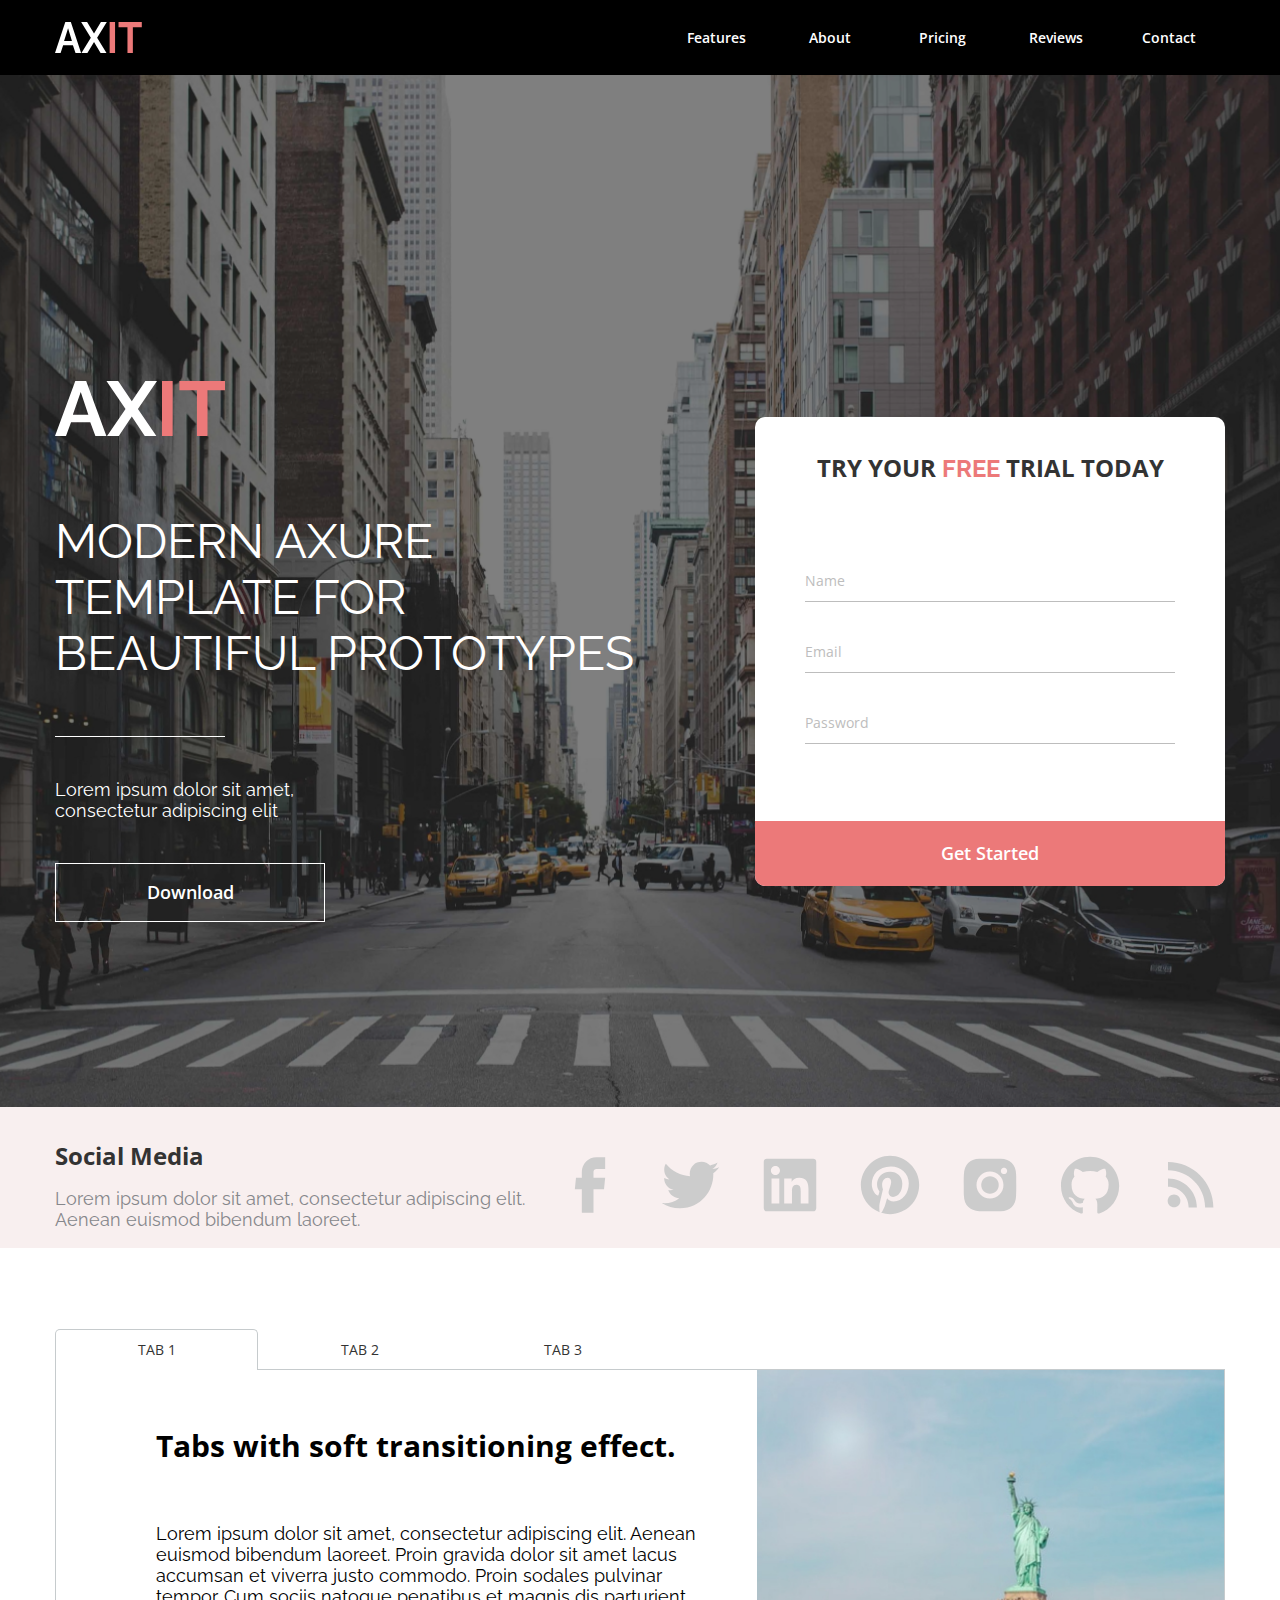
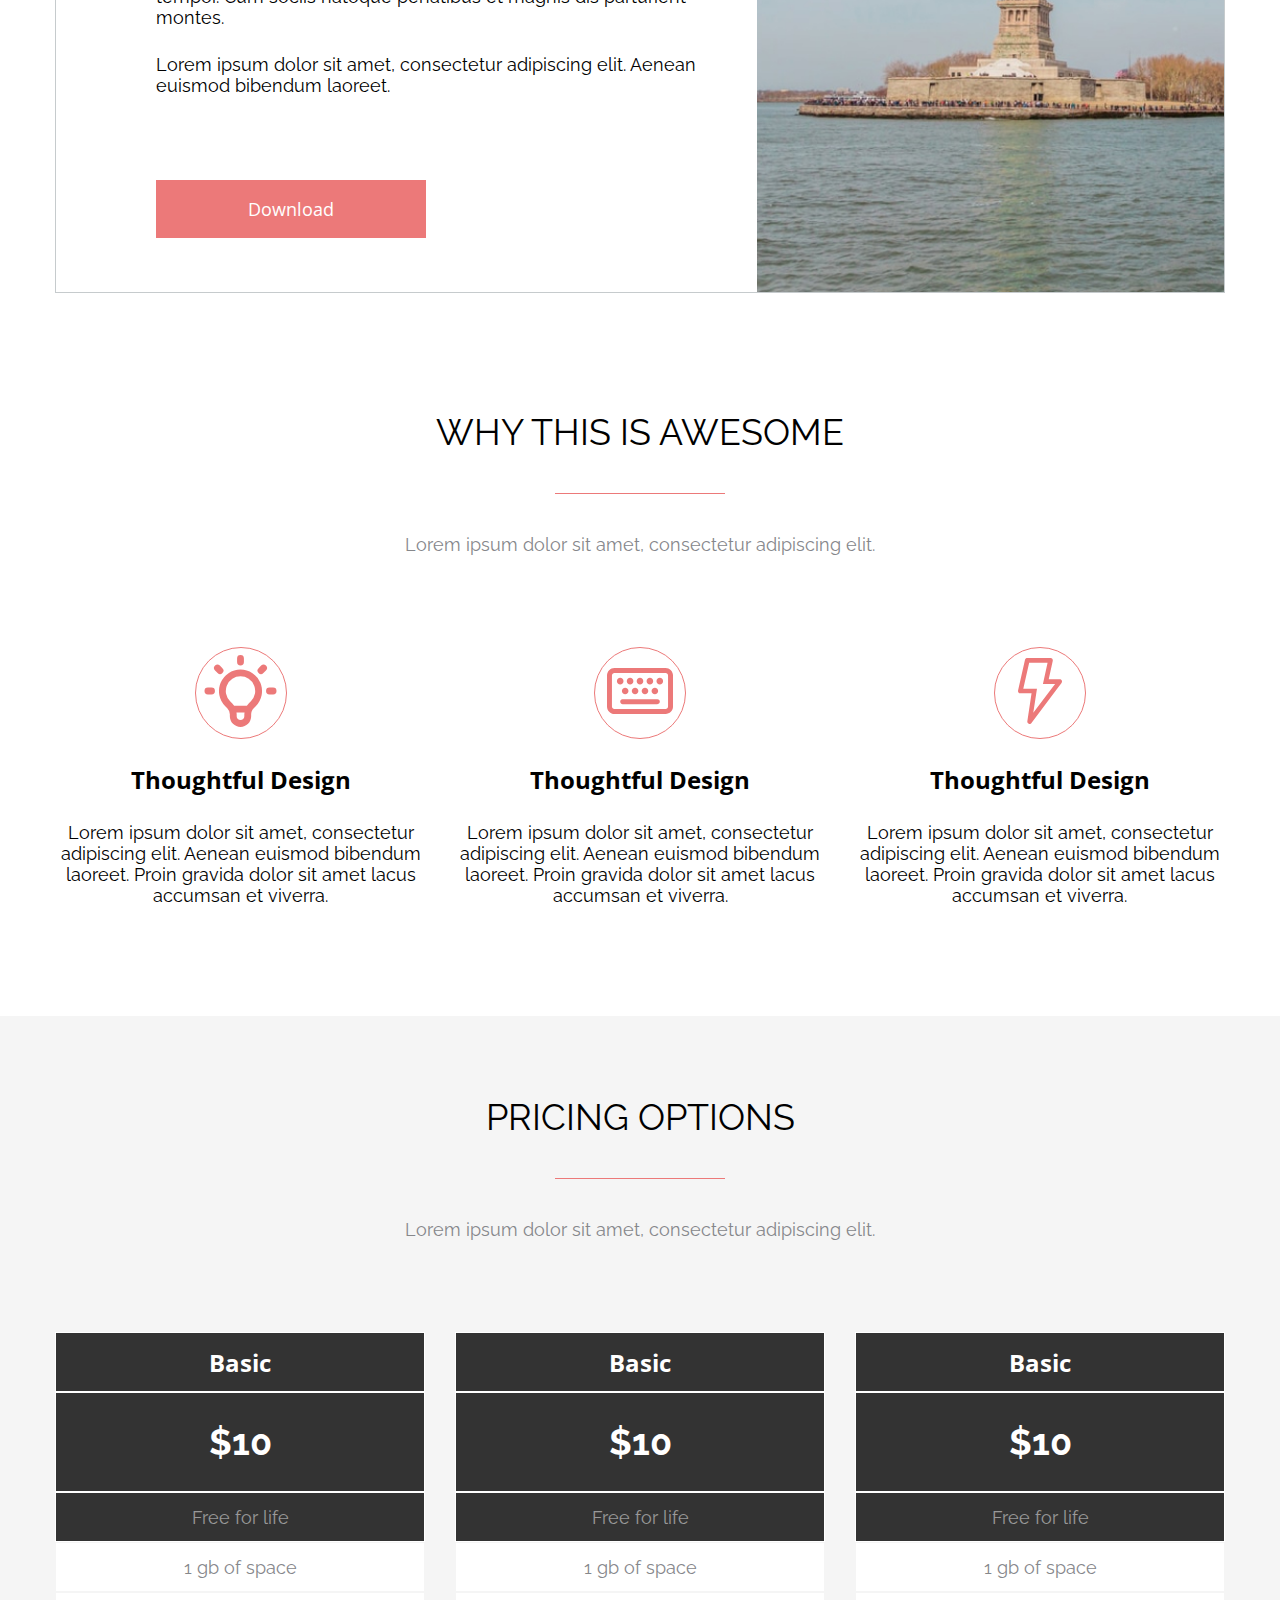
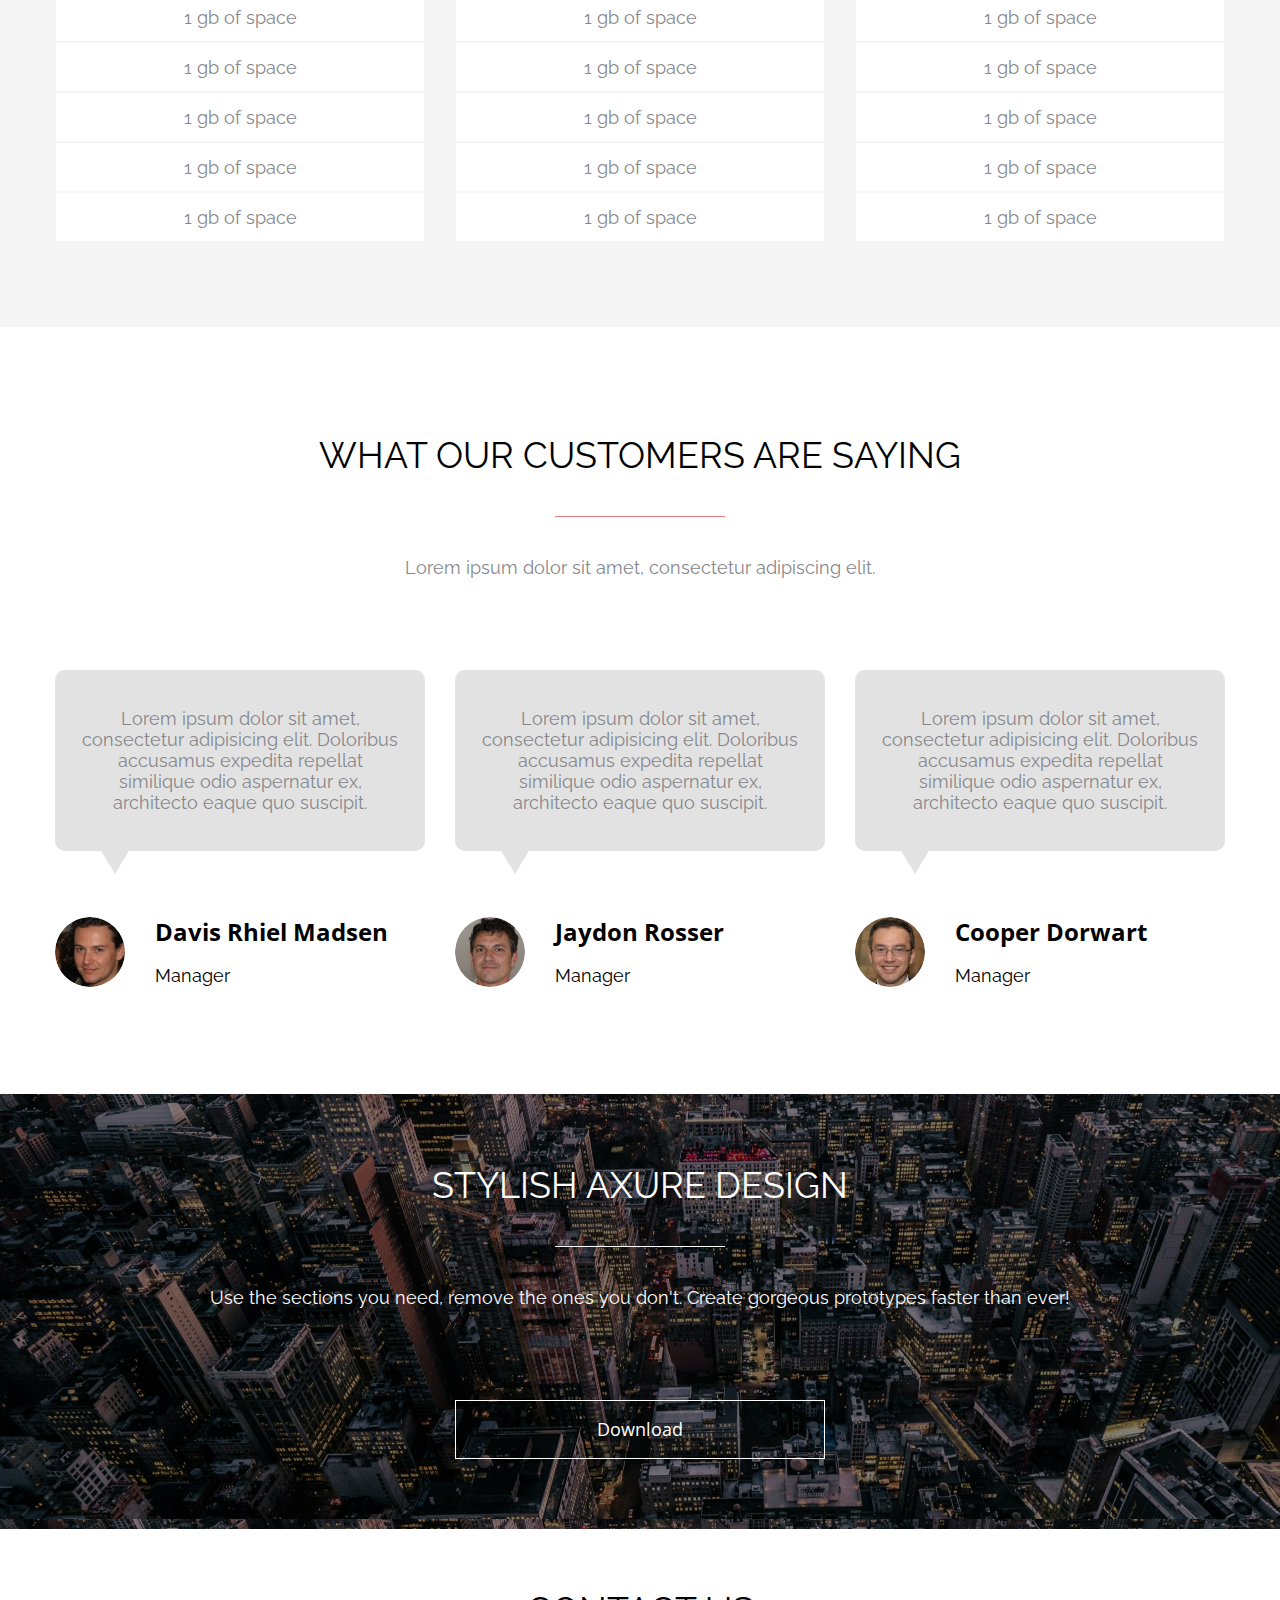
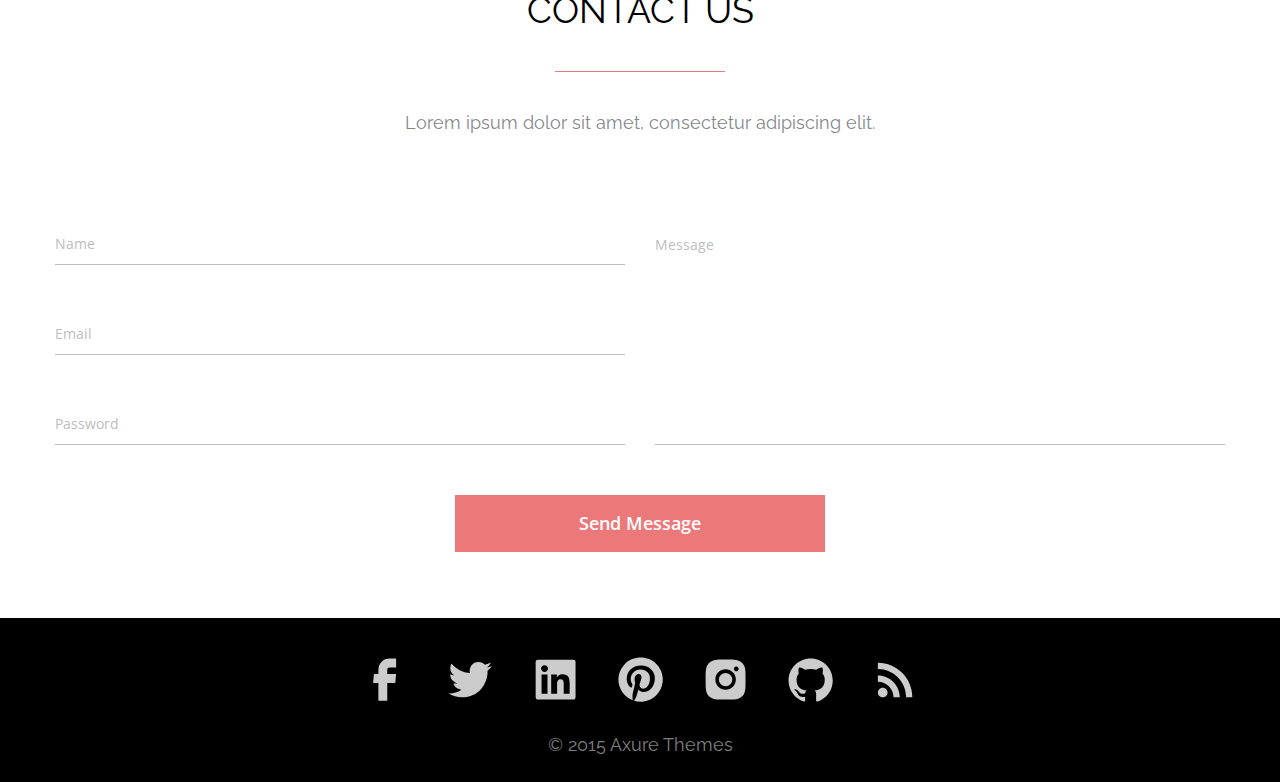
==== index.html @ 63271549 "Merge pull request #89 from Natalina-Yarosh/chodenkowa-hw8" ====
<!DOCTYPE html>
<html lang="en">
<head>
    <meta charset="UTF-8">
    <meta name="viewport" content="width=device-width, initial-scale=1.0">
    <link rel="preconnect" href="https://fonts.googleapis.com">
<link rel="preconnect" href="https://fonts.gstatic.com" crossorigin>
<link href="https://fonts.googleapis.com/css2?family=Open+Sans:ital,wght@0,300..800;1,300..800&family=Raleway:ital,wght@0,100..900;1,100..900&display=swap" rel="stylesheet">
    <link rel="stylesheet" href="style/style.css">
    <title>Homework</title>

</head>
<body>
    <!--header-->
    <header class="header">
        <div class="container header__container">
            <a class="header__logo" href="#">
                <svg  xmlns="http://www.w3.org/2000/svg" width="87" height="31" viewBox="0 0 87 31" fill="none">
                <path d="M10.3163 0H15.8289L26.1059 31H20.5146L17.9158 23.2718H8.1507L5.5913 31H0L10.3163 0ZM16.9314 19.0366L13.0726 6.24366L9.05633 19.0366H16.9314Z" fill="white"/>
                <path d="M32.086 0L39.016 11.4394L45.9067 0H51.813L42.1267 15.7183L51.498 31H45.5917L39.016 19.9972L32.401 31H26.4553L35.8266 15.7183L26.1403 0H32.086Z" fill="white"/>
                <path d="M54.6277 31V0H60.0615V31H54.6277Z" fill="#EC7979"/>
                <path d="M86.8026 5.2831H77.8644V31H72.4699V5.2831H63.5317V0H86.8026V5.2831Z" fill="#EC7979"/>
                </svg>
            </a>
            <nav class="header__nav">
                <ul class="header__nav-list">
                    <li class="header__nav-items">
                        <a class="header__nav-link" href="#">features</a>
                    </li>
                    <li class="header__nav-items">
                        <a class="header__nav-link" href="#">about</a>
                    </li>
                    <li class="header__nav-items">
                        <a class="header__nav-link" href="#">pricing</a>
                    </li>
                    <li class="header__nav-items">
                        <a class="header__nav-link" href="#">reviews</a>
                    </li>
                    <li class="header__nav-items">
                        <a class="header__nav-link" href="#">contact</a>
                    </li>
                </ul>
            </nav>
        </div>
    </header>

    <!--banner-->
    <section class="banner">
        <div class="container banner__container">
            <div class="banner__desk">
                <div class="banner__logo">
                    <svg xmlns="http://www.w3.org/2000/svg" width="170" height="55" viewBox="0 0 170 55" fill="none">
                        <path d="M20.3089 0H31.161L51.3924 55H40.3853L35.2693 41.2887H16.0456L11.0071 55H0L20.3089 0ZM33.3314 33.7747L25.735 11.0775L17.8284 33.7747H33.3314Z" fill="white"/>
                        <path d="M63.165 0L76.8076 20.2958L90.3728 0H102L82.9313 27.8873L101.38 55H89.7526L76.8076 35.4789L63.7851 55H52.0804L70.5289 27.8873L51.4602 0H63.165Z" fill="white"/>
                        <path d="M107 55V0H117.64V55H107Z" fill="#EC7979"/>
                        <path d="M170 9.37324H152.499V55H141.936V9.37324H124.435V0H170V9.37324Z" fill="#EC7979"/>
                        </svg>
                </div>
                    <h1 class="banner__title">MODERN AXURE TEMPLATE FOR BEAUTIFUL PROTOTYPES</h1>
                    <div class="banner__line"></div>
                    <p class="banner__text">Lorem ipsum dolor sit amet, consectetur adipiscing elit</p>
                    <button class="banner__button">Download</button>
            </div>
            <form class="banner__form" >
                <legend class="banner__form-title">Try Your <span class="banner__title-span">FREE</span> Trial Today</legend>
                <div class="banner__form-group">
                        <input class="banner__input" type="text" placeholder="Name">
                        <input class="banner__input" type="email" placeholder="Email">
                        <input class="banner__input" type="password" placeholder="Password">
                </div>
                <input class="banner__form-button" type="submit" value="Get Started">
            </form>
        </div>
    </section>

    <!--Social-->
    <section class="media">
        <div class="container media__container">
            <div class="media__desk">
                <h2 class="media__title">Social Media</h2>
                <p class="media__text">Lorem ipsum dolor sit amet, consectetur adipiscing elit. 
                    Aenean euismod bibendum laoreet.</p>
            </div>
            <div class="media__links">
                <a class="media__link" href="#">
                    <svg  xmlns="http://www.w3.org/2000/svg" width="32" height="56" viewBox="0 0 32 56" fill="none">
                        <path d="M7.82708 55.7082H19.4937V32.3457H30.0054L31.1604 20.7373H19.4937V14.8748C19.4937 14.1013 19.801 13.3594 20.348 12.8124C20.895 12.2655 21.6369 11.9582 22.4104 11.9582H31.1604V0.291504H22.4104C18.5427 0.291504 14.8333 1.82796 12.0984 4.56286C9.36353 7.29777 7.82708 11.0071 7.82708 14.8748V20.7373H1.99374L0.838745 32.3457H7.82708V55.7082Z" fill="#CCCCCC"/>
                    </svg>
                </a>
                <a class="media__link" href="#">
                    <svg xmlns="http://www.w3.org/2000/svg" width="59" height="48" viewBox="0 0 59 48" fill="none">
                        <path d="M52.2628 12.3247C52.3008 12.8351 52.3008 13.3426 52.3008 13.8501C52.3008 29.3813 40.4795 47.278 18.8758 47.278C12.2199 47.278 6.03659 45.3501 0.833252 42.0018C1.77825 42.1097 2.68825 42.1476 3.67117 42.1476C8.95906 42.1604 14.0972 40.3922 18.2574 37.128C15.8057 37.0836 13.4291 36.2748 11.4594 34.8143C9.48963 33.3539 8.02512 31.3148 7.27033 28.9818C7.99658 29.0897 8.72575 29.1626 9.48992 29.1626C10.5428 29.1626 11.6016 29.0168 12.5845 28.763C9.9238 28.2258 7.5313 26.7836 5.81381 24.6817C4.09631 22.5797 3.15986 19.9478 3.16367 17.2334V17.0876C4.72992 17.9597 6.547 18.5051 8.472 18.578C6.85934 17.5064 5.53702 16.0522 4.62299 14.3453C3.70897 12.6384 3.23166 10.7317 3.23367 8.7955C3.23367 6.61384 3.81409 4.613 4.832 2.86884C7.78407 6.50014 11.466 9.47089 15.6392 11.5887C19.8125 13.7065 24.3841 14.924 29.0578 15.1626C28.877 14.2876 28.7662 13.3805 28.7662 12.4705C28.7654 10.9275 29.0688 9.39942 29.6589 7.9737C30.249 6.54798 31.1144 5.25255 32.2055 4.16147C33.2966 3.07038 34.592 2.20503 36.0177 1.6149C37.4434 1.02476 38.9715 0.721403 40.5145 0.722169C43.8978 0.722169 46.9516 2.13967 49.0983 4.43217C51.7284 3.92355 54.2507 2.9634 56.5532 1.59425C55.6765 4.30913 53.84 6.61122 51.3878 8.06925C53.7205 7.80319 56.0003 7.18974 58.1516 6.24925C56.5449 8.59162 54.5539 10.6457 52.2628 12.3247Z" fill="#CCCCCC"/>
                    </svg>
                </a>
                <a class="media__link" href="#">
                    <svg xmlns="http://www.w3.org/2000/svg" width="54" height="54" viewBox="0 0 54 54" fill="none">
                        <path d="M50.3333 0.75H3.66667C2.89312 0.75 2.15125 1.05729 1.60427 1.60427C1.05729 2.15125 0.75 2.89312 0.75 3.66667V50.3333C0.75 51.1069 1.05729 51.8488 1.60427 52.3957C2.15125 52.9427 2.89312 53.25 3.66667 53.25H50.3333C51.1069 53.25 51.8488 52.9427 52.3957 52.3957C52.9427 51.8488 53.25 51.1069 53.25 50.3333V3.66667C53.25 2.89312 52.9427 2.15125 52.3957 1.60427C51.8488 1.05729 51.1069 0.75 50.3333 0.75ZM16.3221 45.4829H8.52875V20.4287H16.3221V45.4829ZM12.4254 17.0075C11.228 17.0075 10.0796 16.5318 9.23283 15.6851C8.3861 14.8384 7.91042 13.69 7.91042 12.4925C7.91042 11.295 8.3861 10.1466 9.23283 9.29991C10.0796 8.45319 11.228 7.9775 12.4254 7.9775C13.6229 7.9775 14.7713 8.45319 15.618 9.29991C16.4647 10.1466 16.9404 11.295 16.9404 12.4925C16.9404 13.69 16.4647 14.8384 15.618 15.6851C14.7713 16.5318 13.6229 17.0075 12.4254 17.0075ZM45.4858 45.4829H37.7012V33.3C37.7012 30.395 37.6488 26.6588 33.6529 26.6588C29.5988 26.6588 28.9833 29.8263 28.9833 33.0958V45.4858H21.2046V20.4317H28.6713V23.8558H28.7792C29.8146 21.8871 32.3579 19.8104 36.1408 19.8104C44.0275 19.8104 45.4829 24.9963 45.4829 31.7454V45.4829H45.4858Z" fill="#CCCCCC"/>
                    </svg>
                </a>
                <a class="media__link" href="#">
                    <svg xmlns="http://www.w3.org/2000/svg" width="60" height="60" viewBox="0 0 60 60" fill="none">
                        <path d="M21.3666 57.8252C24.1666 58.671 26.9958 59.1668 29.9999 59.1668C37.7354 59.1668 45.1541 56.0939 50.6239 50.6241C56.0937 45.1543 59.1666 37.7356 59.1666 30.0002C59.1666 26.1699 58.4122 22.3772 56.9464 18.8386C55.4807 15.2999 53.3322 12.0846 50.6239 9.37622C47.9155 6.66784 44.7002 4.51944 41.1615 3.05368C37.6229 1.58791 33.8301 0.833496 29.9999 0.833496C26.1697 0.833496 22.377 1.58791 18.8383 3.05368C15.2997 4.51944 12.0843 6.66784 9.37597 9.37622C3.90616 14.846 0.833252 22.2647 0.833252 30.0002C0.833252 42.396 8.62075 53.0418 19.6166 57.2418C19.3541 54.9668 19.0916 51.2043 19.6166 48.6085L22.9708 34.2002C22.9708 34.2002 22.1249 32.5085 22.1249 29.8252C22.1249 25.8002 24.6333 22.796 27.4916 22.796C29.9999 22.796 31.1666 24.6335 31.1666 26.996C31.1666 29.5043 29.5041 33.0918 28.6583 36.5335C28.1624 39.3918 30.1749 41.9002 33.0916 41.9002C38.2833 41.9002 42.3083 36.3585 42.3083 28.5418C42.3083 21.5418 37.2916 16.7585 30.0874 16.7585C21.8624 16.7585 17.0208 22.8835 17.0208 29.3293C17.0208 31.8377 17.8374 34.3752 19.1791 36.0377C19.4416 36.2127 19.4416 36.446 19.3541 36.8835L18.5083 40.0627C18.5083 40.5585 18.1874 40.7335 17.6916 40.3835C13.9583 38.7502 11.7999 33.4418 11.7999 29.1543C11.7999 19.9377 18.3333 11.5668 30.9333 11.5668C40.9666 11.5668 48.7833 18.771 48.7833 28.3377C48.7833 38.371 42.5708 46.421 33.6749 46.421C30.8458 46.421 28.0749 44.9043 27.0833 43.1252L25.1291 50.0377C24.4583 52.546 22.6208 55.9002 21.3666 57.9127V57.8252Z" fill="#CCCCCC"/>
                    </svg>
                </a>
                <a class="media__link" href="#">
                    <svg xmlns="http://www.w3.org/2000/svg" width="54" height="54" viewBox="0 0 54 54" fill="none">
                        <path d="M53.0956 16.2227C53.0662 14.0137 52.6527 11.8266 51.8735 9.75934C51.1979 8.01561 50.1659 6.432 48.8436 5.10968C47.5213 3.78735 45.9377 2.7554 44.194 2.07975C42.1533 1.31371 39.9974 0.899498 37.8181 0.854753C35.0123 0.729336 34.1227 0.694336 27.0002 0.694336C19.8777 0.694336 18.9648 0.694336 16.1794 0.854753C14.0011 0.899827 11.8462 1.31403 9.80646 2.07975C8.06246 2.75493 6.4786 3.78672 5.15622 5.1091C3.83384 6.43148 2.80205 8.01534 2.12687 9.75934C1.3593 11.7985 0.945981 13.9538 0.904788 16.1323C0.779372 18.941 0.741455 19.8306 0.741455 26.9531C0.741455 34.0756 0.741455 34.9856 0.904788 37.7739C0.948538 39.9556 1.35979 42.1081 2.12687 44.1527C2.80318 45.8961 3.83574 47.4794 5.15856 48.8012C6.48139 50.123 8.06539 51.1544 9.80937 51.8293C11.8436 52.6262 13.9988 53.07 16.1823 53.1418C18.991 53.2673 19.8806 53.3052 27.0031 53.3052C34.1256 53.3052 35.0385 53.3052 37.824 53.1418C40.0032 53.0989 42.1592 52.6857 44.1998 51.9198C45.9431 51.2433 47.5263 50.2111 48.8485 48.8889C50.1707 47.5667 51.2029 45.9834 51.8794 44.2402C52.6465 42.1985 53.0577 40.046 53.1015 37.8614C53.2269 35.0556 53.2648 34.166 53.2648 27.0406C53.259 19.9181 53.259 19.0139 53.0956 16.2227ZM26.9827 40.4223C19.5335 40.4223 13.499 34.3877 13.499 26.9385C13.499 19.4893 19.5335 13.4548 26.9827 13.4548C30.5588 13.4548 33.9885 14.8754 36.5172 17.4041C39.0459 19.9327 40.4665 23.3624 40.4665 26.9385C40.4665 30.5146 39.0459 33.9443 36.5172 36.473C33.9885 39.0016 30.5588 40.4223 26.9827 40.4223ZM41.0031 16.1002C40.5901 16.1006 40.1811 16.0195 39.7994 15.8616C39.4178 15.7037 39.0711 15.4722 38.779 15.1801C38.487 14.8881 38.2554 14.5413 38.0975 14.1597C37.9396 13.778 37.8586 13.369 37.859 12.956C37.859 12.5433 37.9402 12.1346 38.0982 11.7533C38.2561 11.3721 38.4876 11.0256 38.7794 10.7338C39.0713 10.4419 39.4177 10.2105 39.799 10.0525C40.1803 9.89458 40.589 9.8133 41.0017 9.8133C41.4144 9.8133 41.823 9.89458 42.2043 10.0525C42.5856 10.2105 42.9321 10.4419 43.2239 10.7338C43.5157 11.0256 43.7472 11.3721 43.9052 11.7533C44.0631 12.1346 44.1444 12.5433 44.1444 12.956C44.1444 14.6943 42.7385 16.1002 41.0031 16.1002Z" fill="#CCCCCC"/>
                        <path d="M26.9829 35.6972C31.8202 35.6972 35.7416 31.7758 35.7416 26.9384C35.7416 22.1011 31.8202 18.1797 26.9829 18.1797C22.1455 18.1797 18.2241 22.1011 18.2241 26.9384C18.2241 31.7758 22.1455 35.6972 26.9829 35.6972Z" fill="#CCCCCC"/>
                    </svg>
                </a>
                <a class="media__link" href="#">
                    <svg xmlns="http://www.w3.org/2000/svg" width="60" height="58" viewBox="0 0 60 58" fill="none">
                        <path fill-rule="evenodd" clip-rule="evenodd" d="M30.0755 0.833496C14.0075 0.833496 0.984619 13.8564 0.984619 29.9243C0.984619 42.7752 9.31754 53.6806 20.8792 57.5306C22.3346 57.7931 22.8596 56.8977 22.8596 56.1277C22.8596 55.4364 22.8363 53.6047 22.8275 51.181C14.7338 52.9368 13.0246 47.2785 13.0246 47.2785C11.7063 43.9185 9.79587 43.0231 9.79587 43.0231C7.15629 41.2177 9.99712 41.2585 9.99712 41.2585C12.9196 41.4627 14.4509 44.2568 14.4509 44.2568C17.0467 48.7018 21.2642 47.4185 22.915 46.6747C23.1805 44.7935 23.9388 43.5102 24.7671 42.7839C18.3096 42.0518 11.5196 39.5552 11.5196 28.4047C11.5196 25.2343 12.6542 22.6327 14.5063 20.6027C14.2117 19.8647 13.2055 16.9043 14.795 12.9027C14.795 12.9027 17.2363 12.1181 22.7925 15.8806C25.1655 15.235 27.6133 14.9055 30.0725 14.9006C32.5318 14.9046 34.9797 15.2341 37.3525 15.8806C42.9117 12.1152 45.35 12.9027 45.35 12.9027C46.9396 16.9043 45.9421 19.8647 45.6388 20.6027C47.5055 22.6327 48.6255 25.2314 48.6255 28.4047C48.6255 39.5843 41.8296 42.0402 35.3488 42.7606C36.3842 43.6589 37.3175 45.4323 37.3175 48.1447C37.3175 52.0356 37.2825 55.1739 37.2825 56.1277C37.2825 56.9064 37.8017 57.8106 39.2863 57.5247C50.8421 53.6689 59.1663 42.7722 59.1663 29.9243C59.1663 13.8564 46.1434 0.833496 30.0755 0.833496Z" fill="#CCCCCC"/>
                    </svg>
                </a>
                <a class="media__link" href="#">
                    <svg xmlns="http://www.w3.org/2000/svg" width="47" height="46" viewBox="0 0 47 46" fill="none">
                        <path d="M7.02508 45.3334C10.5367 45.3334 13.3834 42.4866 13.3834 38.975C13.3834 35.4634 10.5367 32.6167 7.02508 32.6167C3.51347 32.6167 0.666748 35.4634 0.666748 38.975C0.666748 42.4866 3.51347 45.3334 7.02508 45.3334Z" fill="#CCCCCC"/>
                        <path d="M1 0V8.25417C21.5042 8.25417 38.1292 24.8792 38.1292 45.3833H46.3833C46.3833 20.3292 26.0542 0 1 0ZM1 16.5083V24.7625C12.375 24.7625 21.6208 34.0083 21.6208 45.3833H29.875C29.875 29.4292 16.9542 16.5083 1 16.5083Z" fill="#CCCCCC"/>
                    </svg>
                </a>
            </div>
        </div>
    </section>

    <!--Tabs-->
    <div class="tabs">
        <div class="container">
            <div class="tabs__nav">
                <button class="tabs__item tabs__item--activ">tab 1</button>
                <button class="tabs__item">tab 2</button>
                <button class="tabs__item">tab 3</button>
            </div>
            <div class="tabs__content">
                <div class="tabs__desk">
                    <h3 class="tabs__title">Tabs with soft transitioning effect.</h3>
                    <p class="tabs__text">Lorem ipsum dolor sit amet, consectetur adipiscing elit. Aenean euismod bibendum laoreet. Proin gravida dolor sit amet lacus accumsan et viverra justo commodo. Proin sodales pulvinar tempor. Cum sociis natoque  penatibus et magnis dis parturient montes.</p>
                    <p class="tabs__text">Lorem ipsum dolor sit amet, consectetur adipiscing elit. Aenean euismod  bibendum laoreet.</p>
                    <button class="tabs__btn">Download</button>
                </div>
                <div class="tabs__wrapper-img">
                    <img class="tabs__img" src="media/tabs-img.jpg" alt="img">
                </div>
            </div>
        </div>
    </div>

    <!--about-->
<section class="about">
    <div class="container">
        <div class="head">
            <h2 class="head__title">WHY THIS IS AWESOME</h2>
            <div class="head__line"></div>
            <p class="head__text">Lorem ipsum dolor sit amet, consectetur adipiscing elit.</p>
        </div>  
        <div class="about__elements">
            <div class="about__element">
            <div class="about__wrapper-icon">
                <svg  width="73" height="72" viewBox="0 0 73 72" fill="none" xmlns="http://www.w3.org/2000/svg">
                    <path d="M28.0362 54.0594H44.9602H28.0362ZM36.5 3.4931V7.10498V3.4931ZM59.5481 13.014L56.9876 15.5676L59.5481 13.014ZM69.0948 36H65.4731H69.0948ZM7.52688 36H3.90524H7.52688ZM16.0124 15.5676L13.4519 13.014L16.0124 15.5676ZM23.6939 48.7716C21.1619 46.2458 19.4377 43.0279 18.7394 39.5248C18.0411 36.0218 18.4 32.3909 19.7707 29.0912C21.1414 25.7916 23.4623 22.9714 26.4401 20.9872C29.4179 19.003 32.9187 17.944 36.5 17.944C40.0813 17.944 43.5821 19.003 46.5599 20.9872C49.5377 22.9714 51.8586 25.7916 53.2293 29.0912C54.6 32.3909 54.9589 36.0218 54.2606 39.5248C53.5623 43.0279 51.8381 46.2458 49.3061 48.7716L47.3215 50.7473C46.1868 51.8791 45.2868 53.2227 44.6729 54.7013C44.059 56.18 43.7431 57.7648 43.7433 59.3652V61.2831C43.7433 63.199 42.9801 65.0364 41.6218 66.3911C40.2634 67.7458 38.421 68.5069 36.5 68.5069C34.579 68.5069 32.7366 67.7458 31.3782 66.3911C30.0199 65.0364 29.2567 63.199 29.2567 61.2831V59.3652C29.2567 56.1326 27.9674 53.03 25.6785 50.7473L23.6939 48.7716Z" stroke="#EC7979" stroke-width="6.83333" stroke-linecap="round" stroke-linejoin="round"/>
                    </svg>                    
            </div>
            <h3 class="about__title">Thoughtful Design</h3>
            <p class="about__text">Lorem ipsum dolor sit amet, consectetur adipiscing  elit. Aenean euismod bibendum laoreet. Proin gravida  dolor sit amet lacus accumsan et viverra.</p>
        </div>

        <div class="about__element">
            <div class="about__wrapper-icon">
                <svg  width="66" height="46" viewBox="0 0 66 46" fill="none" xmlns="http://www.w3.org/2000/svg">
                    <path d="M58.5732 0C60.543 0 62.432 0.778611 63.8248 2.16455C65.2176 3.55048 66.0001 5.43021 66.0001 7.39022V38.6098C66.0001 40.5698 65.2176 42.4495 63.8248 43.8355C62.432 45.2214 60.543 46 58.5732 46H7.42695C6.45164 46 5.48588 45.8088 4.58481 45.4375C3.68375 45.0661 2.86501 44.5217 2.17537 43.8355C1.48572 43.1492 0.938662 42.3345 0.565427 41.4379C0.192193 40.5413 9.15527e-05 39.5803 9.15527e-05 38.6098V7.39022C9.15527e-05 5.43021 0.782562 3.55048 2.17537 2.16455C3.56817 0.778611 5.45722 0 7.42695 0H58.5732ZM58.5732 4.92681H7.42695C6.77037 4.92681 6.14069 5.18635 5.67642 5.64833C5.21215 6.11031 4.95133 6.73688 4.95133 7.39022V38.6098C4.95133 39.9696 6.06041 41.0732 7.42695 41.0732H58.5732C59.2298 41.0732 59.8595 40.8137 60.3238 40.3517C60.788 39.8897 61.0489 39.2631 61.0489 38.6098V7.39022C61.0489 6.73688 60.788 6.11031 60.3238 5.64833C59.8595 5.18635 59.2298 4.92681 58.5732 4.92681ZM15.679 31.2031H50.3377C50.9649 31.2033 51.5687 31.4404 52.027 31.8665C52.4853 32.2926 52.764 32.876 52.8068 33.4986C52.8495 34.1213 52.6532 34.737 52.2573 35.2211C51.8615 35.7053 51.2957 36.0219 50.6744 36.107L50.3377 36.13H15.679C15.0518 36.1298 14.448 35.8927 13.9897 35.4666C13.5314 35.0405 13.2527 34.4571 13.2099 33.8345C13.1672 33.2118 13.3635 32.5961 13.7594 32.112C14.1552 31.6278 14.7209 31.3112 15.3423 31.2261L15.679 31.2031ZM47.8621 19.7072C48.7375 19.7072 49.5771 20.0533 50.1961 20.6693C50.8151 21.2852 51.1629 22.1207 51.1629 22.9918C51.1629 23.8629 50.8151 24.6983 50.1961 25.3143C49.5771 25.9303 48.7375 26.2763 47.8621 26.2763C46.9866 26.2763 46.147 25.9303 45.528 25.3143C44.909 24.6983 44.5612 23.8629 44.5612 22.9918C44.5612 22.1207 44.909 21.2852 45.528 20.6693C46.147 20.0533 46.9866 19.7072 47.8621 19.7072ZM28.0736 19.7072C28.949 19.7072 29.7886 20.0533 30.4076 20.6693C31.0267 21.2852 31.3744 22.1207 31.3744 22.9918C31.3744 23.8629 31.0267 24.6983 30.4076 25.3143C29.7886 25.9303 28.949 26.2763 28.0736 26.2763C27.1982 26.2763 26.3586 25.9303 25.7396 25.3143C25.1206 24.6983 24.7728 23.8629 24.7728 22.9918C24.7728 22.1207 25.1206 21.2852 25.7396 20.6693C26.3586 20.0533 27.1982 19.7072 28.0736 19.7072ZM18.1711 19.7072C19.0466 19.7072 19.8861 20.0533 20.5052 20.6693C21.1242 21.2852 21.472 22.1207 21.472 22.9918C21.472 23.8629 21.1242 24.6983 20.5052 25.3143C19.8861 25.9303 19.0466 26.2763 18.1711 26.2763C17.2957 26.2763 16.4561 25.9303 15.8371 25.3143C15.2181 24.6983 14.8703 23.8629 14.8703 22.9918C14.8703 22.1207 15.2181 21.2852 15.8371 20.6693C16.4561 20.0533 17.2957 19.7072 18.1711 19.7072ZM37.9761 19.7072C38.8515 19.7072 39.6911 20.0533 40.3101 20.6693C40.9291 21.2852 41.2769 22.1207 41.2769 22.9918C41.2769 23.8629 40.9291 24.6983 40.3101 25.3143C39.6911 25.9303 38.8515 26.2763 37.9761 26.2763C37.1007 26.2763 36.2611 25.9303 35.642 25.3143C35.023 24.6983 34.6753 23.8629 34.6753 22.9918C34.6753 22.1207 35.023 21.2852 35.642 20.6693C36.2611 20.0533 37.1007 19.7072 37.9761 19.7072ZM13.2034 9.85362C14.0788 9.85362 14.9184 10.1997 15.5374 10.8156C16.1565 11.4316 16.5042 12.2671 16.5042 13.1382C16.5042 14.0093 16.1565 14.8447 15.5374 15.4607C14.9184 16.0767 14.0788 16.4227 13.2034 16.4227C12.328 16.4227 11.4884 16.0767 10.8694 15.4607C10.2503 14.8447 9.90257 14.0093 9.90257 13.1382C9.90257 12.2671 10.2503 11.4316 10.8694 10.8156C11.4884 10.1997 12.328 9.85362 13.2034 9.85362ZM23.0894 9.85362C23.9648 9.85362 24.8044 10.1997 25.4234 10.8156C26.0424 11.4316 26.3902 12.2671 26.3902 13.1382C26.3902 14.0093 26.0424 14.8447 25.4234 15.4607C24.8044 16.0767 23.9648 16.4227 23.0894 16.4227C22.2139 16.4227 21.3744 16.0767 20.7553 15.4607C20.1363 14.8447 19.7885 14.0093 19.7885 13.1382C19.7885 12.2671 20.1363 11.4316 20.7553 10.8156C21.3744 10.1997 22.2139 9.85362 23.0894 9.85362ZM32.9918 9.85362C33.8673 9.85362 34.7068 10.1997 35.3259 10.8156C35.9449 11.4316 36.2927 12.2671 36.2927 13.1382C36.2927 14.0093 35.9449 14.8447 35.3259 15.4607C34.7068 16.0767 33.8673 16.4227 32.9918 16.4227C32.1164 16.4227 31.2768 16.0767 30.6578 15.4607C30.0388 14.8447 29.691 14.0093 29.691 13.1382C29.691 12.2671 30.0388 11.4316 30.6578 10.8156C31.2768 10.1997 32.1164 9.85362 32.9918 9.85362ZM42.8943 9.85362C43.7697 9.85362 44.6093 10.1997 45.2283 10.8156C45.8474 11.4316 46.1951 12.2671 46.1951 13.1382C46.1951 14.0093 45.8474 14.8447 45.2283 15.4607C44.6093 16.0767 43.7697 16.4227 42.8943 16.4227C42.0189 16.4227 41.1793 16.0767 40.5603 15.4607C39.9413 14.8447 39.5935 14.0093 39.5935 13.1382C39.5935 12.2671 39.9413 11.4316 40.5603 10.8156C41.1793 10.1997 42.0189 9.85362 42.8943 9.85362ZM52.7968 9.85362C53.6722 9.85362 54.5118 10.1997 55.1308 10.8156C55.7499 11.4316 56.0976 12.2671 56.0976 13.1382C56.0976 14.0093 55.7499 14.8447 55.1308 15.4607C54.5118 16.0767 53.6722 16.4227 52.7968 16.4227C51.9214 16.4227 51.0818 16.0767 50.4628 15.4607C49.8437 14.8447 49.496 14.0093 49.496 13.1382C49.496 12.2671 49.8437 11.4316 50.4628 10.8156C51.0818 10.1997 51.9214 9.85362 52.7968 9.85362Z" fill="#EC7979"/>
                    </svg>
            </div>
            <h3 class="about__title">Thoughtful Design</h3>
            <p class="about__text">Lorem ipsum dolor sit amet, consectetur adipiscing  elit. Aenean euismod bibendum laoreet. Proin gravida  dolor sit amet lacus accumsan et viverra.</p>
        </div>

        <div class="about__element">
            <div class="about__wrapper-icon">
                <svg  width="44" height="66" viewBox="0 0 44 66" fill="none" xmlns="http://www.w3.org/2000/svg">
<path d="M10.7308 65.8114C10.2572 65.6078 9.86369 65.2494 9.61227 64.7927C9.36084 64.336 9.26586 63.8071 9.34231 63.2893L13.5542 35.3575H2.37647C2.0221 35.3672 1.67028 35.2939 1.34815 35.1432C1.02602 34.9925 0.742197 34.7684 0.518571 34.4882C0.294944 34.2081 0.137497 33.8793 0.0583768 33.5274C-0.0207433 33.1754 -0.0194209 32.8096 0.0622413 32.4583L7.00493 1.81582C7.1271 1.28846 7.42391 0.820076 7.84542 0.489504C8.26692 0.158932 8.78737 -0.0136382 9.31916 0.00084246H32.4615C32.8072 -0.000354887 33.1488 0.077363 33.4612 0.228286C33.7735 0.379208 34.0488 0.5995 34.2666 0.872974C34.4875 1.14954 34.6439 1.47353 34.724 1.82057C34.8042 2.16761 34.806 2.52865 34.7294 2.87652L30.7258 21.2149H41.7184C42.1521 21.214 42.5774 21.3373 42.9456 21.5706C43.3139 21.804 43.6104 22.1381 43.8012 22.5348C43.967 22.9156 44.0308 23.3343 43.9861 23.7484C43.9414 24.1624 43.7898 24.557 43.5466 24.892L13.4616 64.9629C13.2583 65.2699 12.9868 65.5237 12.6692 65.7039C12.3515 65.8841 11.9967 65.9856 11.6334 66C11.3237 65.9941 11.0178 65.9302 10.7308 65.8114V65.8114ZM24.9402 25.9291L29.5687 4.71507H11.1705L5.2924 30.6433H18.9695L15.2899 54.8744L37.0899 25.9291H24.9402Z" fill="#EC7979"/>
</svg>
            </div>
            <h3 class="about__title">Thoughtful Design</h3>
            <p class="about__text">Lorem ipsum dolor sit amet, consectetur adipiscing  elit. Aenean euismod bibendum laoreet. Proin gravida  dolor sit amet lacus accumsan et viverra.</p>
        </div>
        
        </div>
    </div>
</section>

<!--options-->
<section class="options">
    <div class="container">
        <div class="head">
            <h2 class="head__title">PRICING OPTIONS</h2>
            <div class="head__line"></div>
            <p class="head__text">Lorem ipsum dolor sit amet, consectetur adipiscing elit.</p>
        </div>
        <div class="options__content">
            <div class="option">
                    <h3 class="option__title">Basic</h3>
                    <p class="option__price">$10</p>
                    <p class="option__text">Free for life</p>
                    <ul class="option__list">
                        <li class="option__item">1 gb of space</li>
                        <li class="option__item">1 gb of space</li>
                        <li class="option__item">1 gb of space</li>
                        <li class="option__item">1 gb of space</li>
                        <li class="option__item">1 gb of space</li>
                        <li class="option__item">1 gb of space</li>
                    </ul>
            </div>
            <div class="option">
                    <h3 class="option__title">Basic</h3>
                    <p class="option__price">$10</p>
                    <p class="option__text">Free for life</p>
                    <ul class="option__list">
                        <li class="option__item">1 gb of space</li>
                        <li class="option__item">1 gb of space</li>
                        <li class="option__item">1 gb of space</li>
                        <li class="option__item">1 gb of space</li>
                        <li class="option__item">1 gb of space</li>
                        <li class="option__item">1 gb of space</li>
                    </ul>
            </div>
            <div class="option">
                    <h3 class="option__title">Basic</h3>
                    <p class="option__price">$10</p>
                    <p class="option__text">Free for life</p>
                    <ul class="option__list">
                        <li class="option__item">1 gb of space</li>
                        <li class="option__item">1 gb of space</li>
                        <li class="option__item">1 gb of space</li>
                        <li class="option__item">1 gb of space</li>
                        <li class="option__item">1 gb of space</li>
                        <li class="option__item">1 gb of space</li>
                </ul>
            </div>
        </div>
    </div>
</section>

<!--customers-->
<section class="customers">
    <div class="container">
        <div class="head">
            <h2 class="head__title">what our customers are saying</h2>
            <div class="head__line"></div>
            <p class="head__text">Lorem ipsum dolor sit amet, consectetur adipiscing elit.</p>
        </div>
        <div class="customers__content">
            <div class="customer">
                <p class="customer__text">Lorem ipsum dolor sit amet, 
                    consectetur adipisicing elit. Doloribus 
                    accusamus expedita repellat similique 
                    odio aspernatur ex, architecto eaque 
                    quo suscipit.</p>
                <div class="customer__item">
                    <div class="customer__wrapper-img">
                        <img src="media/customers-1.png" alt="foto" class="customer__img">
                    </div>
                    <div class="customer__desk">
                    <h3 class="customer__name">Davis Rhiel Madsen</h3>
                    <p class="customer__post">Manager</p>
                    </div>
                </div>
            </div>
            <div class="customer">
                <p class="customer__text">Lorem ipsum dolor sit amet, 
                    consectetur adipisicing elit. Doloribus 
                    accusamus expedita repellat similique 
                    odio aspernatur ex, architecto eaque 
                    quo suscipit.</p>
                <div class="customer__item">
                    <div class="customer__wrapper-img">
                        <img src="media/customers-2.png" alt="foto" class="customer__img">
                    </div>
                    <div class="customer__desk">
                    <h3 class="customer__name">Jaydon Rosser</h3>
                    <p class="customer__post">Manager</p>
                    </div>
                </div>
            </div>
            <div class="customer">
                <p class="customer__text">Lorem ipsum dolor sit amet, 
                    consectetur adipisicing elit. Doloribus 
                    accusamus expedita repellat similique 
                    odio aspernatur ex, architecto eaque 
                    quo suscipit.</p>
                <div class="customer__item">
                    <div class="customer__wrapper-img">
                        <img src="media/customers-3.png" alt="foto" class="customer__img">
                    </div>
                    <div class="customer__desk">
                    <h3 class="customer__name">Cooper Dorwart</h3>
                    <p class="customer__post">Manager</p>
                    </div>
                </div>
            </div>
        </div>
    </div>
</section>

<!--design-->
<section class="design">
    <div class="container design__container">
        <div class="head">
            <h2 class="head__title head__title--design">STYLISH AXURE DESIGN</h2>
            <div class="head__line head__line--design"></div>
            <p class="head__text head__text--design">Use the sections you need, remove the ones you don't.  Create gorgeous prototypes faster than ever!</p>
        </div>
        <button class="design__button">Download</button>
    </div>
</section>

<!--contact-->
<section class="contact">
    <div class="container contact__conainer">
        <div class="head">
            <h2 class="head__title">contact us</h2>
            <div class="head__line"></div>
            <p class="head__text">Lorem ipsum dolor sit amet, consectetur adipiscing elit.</p>
        </div>
        <form class="contact__form" id="userform">
            <div class="contact__form-group">
                <input class="contact__input" type="text" placeholder="Name">
                <input class="contact__input" type="email" placeholder="Email">
                <input class="contact__input" type="password" placeholder="Password">
            </div>
                <textarea class="contact__input-messange" name="message" placeholder="Message"></textarea>
        </form>
            <button class="contact__button" form="userform">Send Message</button>
    </div>
</section>

<!--footer-->
<footer class="footer">
    <div class="container">
        <div class="footer__links">
            <a class="footer__link" href="#">
                <svg xmlns="http://www.w3.org/2000/svg" width="24" height="43" viewBox="0 0 24 43" fill="none">
                    <path d="M5.38853 42.6584H14.2552V24.9029H22.2441L23.1219 16.0806H14.2552V11.625C14.2552 11.0372 14.4887 10.4733 14.9044 10.0576C15.3201 9.64192 15.884 9.40838 16.4719 9.40838H23.1219V0.541718H16.4719C13.5324 0.541718 10.7133 1.70942 8.63476 3.78795C6.55623 5.86648 5.38853 8.68557 5.38853 11.625V16.0806H0.955192L0.0773926 24.9029H5.38853V42.6584Z" fill="#CCCCCC"/>
                </svg>
            </a>
            <a class="footer__link" href="#">
                <svg xmlns="http://www.w3.org/2000/svg" width="44" height="37" viewBox="0 0 44 37" fill="none">
                    <path d="M39.5198 9.72675C39.5486 10.1147 39.5486 10.5004 39.5486 10.8861C39.5486 22.6898 30.5645 36.2913 14.1456 36.2913C9.08722 36.2913 4.38788 34.8261 0.43335 32.2813C1.15155 32.3633 1.84315 32.3922 2.59017 32.3922C6.60897 32.4019 10.514 31.058 13.6757 28.5773C11.8124 28.5436 10.0062 27.9288 8.50919 26.8189C7.01219 25.7089 5.89917 24.1592 5.32553 22.3861C5.87748 22.4681 6.43165 22.5236 7.01242 22.5236C7.81263 22.5236 8.61728 22.4127 9.3643 22.2199C7.34217 21.8116 5.52387 20.7155 4.21857 19.1181C2.91328 17.5206 2.20157 15.5203 2.20447 13.4574V13.3466C3.39482 14.0093 4.7758 14.4239 6.2388 14.4793C5.01318 13.6648 4.00821 12.5597 3.31355 11.2624C2.61889 9.96517 2.25614 8.51612 2.25767 7.04458C2.25767 5.38651 2.69878 3.86588 3.4724 2.54031C5.71597 5.30011 8.51421 7.55787 11.6859 9.16739C14.8576 10.7769 18.332 11.7023 21.884 11.8836C21.7466 11.2186 21.6624 10.5292 21.6624 9.83758C21.6618 8.66488 21.8923 7.50356 22.3408 6.42001C22.7893 5.33646 23.447 4.35194 24.2762 3.52271C25.1055 2.69349 26.09 2.03582 27.1735 1.58732C28.2571 1.13881 29.4184 0.908262 30.5911 0.908845C33.1624 0.908845 35.4833 1.98614 37.1147 3.72844C39.1137 3.3419 41.0306 2.61218 42.7805 1.57163C42.1142 3.63494 40.7185 5.38453 38.8548 6.49263C40.6277 6.29042 42.3603 5.8242 43.9953 5.10943C42.7742 6.88963 41.2611 8.45071 39.5198 9.72675Z" fill="#CCCCCC"/>
                </svg>
            </a>
            <a class="footer__link" href="#">
                <svg xmlns="http://www.w3.org/2000/svg" width="41" height="41" viewBox="0 0 41 41" fill="none">
                    <path d="M38.3332 0.649994H2.86657C2.27867 0.649994 1.71485 0.883535 1.29915 1.29924C0.883443 1.71495 0.649902 2.27876 0.649902 2.86666V38.3333C0.649902 38.9212 0.883443 39.485 1.29915 39.9007C1.71485 40.3165 2.27867 40.55 2.86657 40.55H38.3332C38.9211 40.55 39.4849 40.3165 39.9007 39.9007C40.3164 39.485 40.5499 38.9212 40.5499 38.3333V2.86666C40.5499 2.27876 40.3164 1.71495 39.9007 1.29924C39.4849 0.883535 38.9211 0.649994 38.3332 0.649994ZM12.4847 34.647H6.56175V15.6058H12.4847V34.647ZM9.52322 13.0057C8.61315 13.0057 7.74036 12.6442 7.09685 12.0007C6.45334 11.3571 6.09182 10.4844 6.09182 9.57429C6.09182 8.66423 6.45334 7.79144 7.09685 7.14793C7.74036 6.50442 8.61315 6.14289 9.52322 6.14289C10.4333 6.14289 11.3061 6.50442 11.9496 7.14793C12.5931 7.79144 12.9546 8.66423 12.9546 9.57429C12.9546 10.4844 12.5931 11.3571 11.9496 12.0007C11.3061 12.6442 10.4333 13.0057 9.52322 13.0057ZM34.6491 34.647H28.7328V25.388C28.7328 23.1802 28.6929 20.3406 25.6561 20.3406C22.575 20.3406 22.1072 22.7479 22.1072 25.2328V34.6492H16.1954V15.6081H21.8701V18.2104H21.9521C22.739 16.7142 24.6719 15.1359 27.5469 15.1359C33.5408 15.1359 34.6469 19.0771 34.6469 24.2065V34.647H34.6491Z" fill="#CCCCCC"/>
                </svg>
            </a>
            <a class="footer__link" href="#">
                <svg xmlns="http://www.w3.org/2000/svg" width="45" height="45" viewBox="0 0 45 45" fill="none">
                    <path d="M16.0387 43.7469C18.1667 44.3898 20.3169 44.7666 22.6 44.7666C28.479 44.7666 34.1172 42.4312 38.2742 38.2741C42.4313 34.1171 44.7667 28.4789 44.7667 22.5999C44.7667 19.689 44.1933 16.8065 43.0793 14.1171C41.9654 11.4277 40.3326 8.98409 38.2742 6.92572C36.2159 4.86736 33.7722 3.23457 31.0828 2.1206C28.3934 1.00662 25.511 0.433258 22.6 0.433258C19.689 0.433258 16.8066 1.00662 14.1172 2.1206C11.4278 3.23457 8.98418 4.86736 6.92582 6.92572C2.76876 11.0828 0.43335 16.721 0.43335 22.5999C0.43335 32.0208 6.35185 40.1116 14.7087 43.3036C14.5092 41.5746 14.3097 38.7151 14.7087 36.7423L17.2579 25.7919C17.2579 25.7919 16.615 24.5063 16.615 22.4669C16.615 19.4079 18.5214 17.1248 20.6937 17.1248C22.6 17.1248 23.4867 18.5213 23.4867 20.3168C23.4867 22.2231 22.2232 24.9496 21.5803 27.5653C21.2035 29.7376 22.733 31.6439 24.9497 31.6439C28.8954 31.6439 31.9543 27.4323 31.9543 21.4916C31.9543 16.1716 28.1417 12.5363 22.6665 12.5363C16.4155 12.5363 12.7359 17.1913 12.7359 22.0901C12.7359 23.9964 13.3565 25.9249 14.3762 27.1884C14.5757 27.3214 14.5757 27.4988 14.5092 27.8313L13.8664 30.2474C13.8664 30.6243 13.6225 30.7573 13.2457 30.4913C10.4083 29.2499 8.76802 25.2156 8.76802 21.9571C8.76802 14.9524 13.7333 8.59059 23.3093 8.59059C30.9347 8.59059 36.8754 14.0658 36.8754 21.3364C36.8754 28.9618 32.1539 35.0798 25.393 35.0798C23.2429 35.0798 21.137 33.9271 20.3834 32.5749L18.8982 37.8284C18.3883 39.7348 16.9918 42.2839 16.0387 43.8134V43.7469Z" fill="#CCCCCC"/>
                </svg>
            </a>
            <a class="footer__link" href="#">
                <svg xmlns="http://www.w3.org/2000/svg" width="41" height="41" viewBox="0 0 41 41" fill="none">
                    <path d="M40.4327 12.4094C40.4104 10.7306 40.0961 9.06843 39.5039 7.49731C38.9904 6.17208 38.2062 4.96853 37.2012 3.96357C36.1962 2.9586 34.9927 2.17432 33.6675 1.66083C32.1165 1.07864 30.4781 0.763833 28.8218 0.729827C26.6894 0.63451 26.0133 0.60791 20.6002 0.60791C15.1871 0.60791 14.4933 0.60791 12.3764 0.729827C10.7209 0.764083 9.08318 1.07888 7.53295 1.66083C6.20752 2.17396 5.00379 2.95812 3.99877 3.96313C2.99376 4.96814 2.20961 6.17187 1.69647 7.49731C1.11311 9.04705 0.798994 10.6851 0.767688 12.3407C0.672371 14.4754 0.643555 15.1515 0.643555 20.5646C0.643555 25.9777 0.643555 26.6693 0.767688 28.7884C0.800938 30.4465 1.11349 32.0824 1.69647 33.6362C2.21047 34.9613 2.99521 36.1645 4.00055 37.1691C5.0059 38.1737 6.20975 38.9575 7.53517 39.4705C9.08115 40.0761 10.7191 40.4134 12.3786 40.468C14.5132 40.5633 15.1893 40.5921 20.6024 40.5921C26.0155 40.5921 26.7093 40.5921 28.8263 40.468C30.4824 40.4354 32.121 40.1213 33.6719 39.5392C34.9968 39.0251 36.2 38.2407 37.2049 37.2358C38.2098 36.2309 38.9943 35.0276 39.5084 33.7027C40.0914 32.1511 40.4039 30.5152 40.4372 28.8549C40.5325 26.7225 40.5613 26.0464 40.5613 20.6311C40.5569 15.218 40.5569 14.5308 40.4327 12.4094ZM20.5869 30.8011C14.9255 30.8011 10.3393 26.2148 10.3393 20.5535C10.3393 14.8921 14.9255 10.3058 20.5869 10.3058C23.3048 10.3058 25.9113 11.3855 27.8331 13.3073C29.7549 15.2291 30.8346 17.8356 30.8346 20.5535C30.8346 23.2713 29.7549 25.8779 27.8331 27.7997C25.9113 29.7215 23.3048 30.8011 20.5869 30.8011ZM31.2424 12.3163C30.9285 12.3166 30.6177 12.255 30.3276 12.135C30.0376 12.0151 29.774 11.8391 29.5521 11.6171C29.3301 11.3952 29.1541 11.1316 29.0342 10.8416C28.9142 10.5515 28.8526 10.2407 28.8529 9.92678C28.8529 9.61312 28.9146 9.30254 29.0347 9.01275C29.1547 8.72297 29.3306 8.45967 29.5524 8.23788C29.7742 8.01609 30.0375 7.84016 30.3273 7.72013C30.6171 7.6001 30.9277 7.53832 31.2413 7.53832C31.555 7.53832 31.8656 7.6001 32.1553 7.72013C32.4451 7.84016 32.7084 8.01609 32.9302 8.23788C33.152 8.45967 33.3279 8.72297 33.448 9.01275C33.568 9.30254 33.6298 9.61312 33.6298 9.92678C33.6298 11.2479 32.5613 12.3163 31.2424 12.3163Z" fill="#CCCCCC"/>
                    <path d="M20.5871 27.21C24.2634 27.21 27.2437 24.2297 27.2437 20.5534C27.2437 16.877 24.2634 13.8967 20.5871 13.8967C16.9107 13.8967 13.9304 16.877 13.9304 20.5534C13.9304 24.2297 16.9107 27.21 20.5871 27.21Z" fill="#CCCCCC"/>
                </svg>
            </a>
            <a class="footer__link" href="#">
                <svg xmlns="http://www.w3.org/2000/svg" width="45" height="44" viewBox="0 0 45 44" fill="none">
                    <path fill-rule="evenodd" clip-rule="evenodd" d="M22.6574 0.433258C10.4458 0.433258 0.54834 10.3307 0.54834 22.5423C0.54834 32.3089 6.88136 40.597 15.6682 43.523C16.7743 43.7225 17.1733 43.042 17.1733 42.4568C17.1733 41.9315 17.1556 40.5394 17.149 38.6974C10.9977 40.0318 9.69874 35.7315 9.69874 35.7315C8.69681 33.1779 7.24489 32.4973 7.24489 32.4973C5.23881 31.1252 7.39784 31.1563 7.39784 31.1563C9.61894 31.3114 10.7827 33.435 10.7827 33.435C12.7555 36.8132 15.9608 35.8379 17.2155 35.2726C17.4172 33.8429 17.9935 32.8675 18.623 32.3156C13.7153 31.7592 8.55494 29.8617 8.55494 21.3874C8.55494 18.9779 9.41722 17.0006 10.8248 15.4578C10.6009 14.897 9.83617 12.6471 11.0443 9.60582C11.0443 9.60582 12.8996 9.00954 17.1224 11.869C18.9258 11.3784 20.7862 11.128 22.6552 11.1242C24.5242 11.1273 26.3846 11.3777 28.188 11.869C32.4129 9.00732 34.2661 9.60582 34.2661 9.60582C35.4741 12.6471 34.716 14.897 34.4855 15.4578C35.9042 17.0006 36.7554 18.9757 36.7554 21.3874C36.7554 29.8839 31.5905 31.7503 26.6651 32.2978C27.452 32.9806 28.1614 34.3283 28.1614 36.3898C28.1614 39.3468 28.1348 41.732 28.1348 42.4568C28.1348 43.0487 28.5293 43.7358 29.6576 43.5186C38.44 40.5882 44.7664 32.3067 44.7664 22.5423C44.7664 10.3307 34.869 0.433258 22.6574 0.433258Z" fill="#CCCCCC"/>
                </svg>
            </a>
            <a class="footer__link" href="#">
                <svg xmlns="http://www.w3.org/2000/svg" width="36" height="36" viewBox="0 0 36 36" fill="none">
                    <path d="M5.69903 35.3334C8.36786 35.3334 10.5314 33.1699 10.5314 30.501C10.5314 27.8322 8.36786 25.6687 5.69903 25.6687C3.03021 25.6687 0.866699 27.8322 0.866699 30.501C0.866699 33.1699 3.03021 35.3334 5.69903 35.3334Z" fill="#CCCCCC"/>
                    <path d="M0.866699 0.842041V7.11521C16.4499 7.11521 29.0849 19.7502 29.0849 35.3334H35.358C35.358 16.2922 19.9079 0.842041 0.866699 0.842041ZM0.866699 13.3884V19.6615C9.5117 19.6615 16.5385 26.6884 16.5385 35.3334H22.8117C22.8117 23.2082 12.9919 13.3884 0.866699 13.3884Z" fill="#CCCCCC"/>
                </svg>
            </a>
        </div>
        <p class="footer__text">© 2015 Axure Themes</p>
    </div>
</footer>
</body>

</html>
---- style/style.css ----
*{ font-family: "Raleway", serif;
    padding: 0px;
    margin: 0px;
    box-sizing: border-box;
}


.container{
    max-width: 1200px;
    margin: 0 auto;
    padding: 0 15px;
}

.head{
margin-bottom: 92px;
}
.head__title{
    font-weight: normal;
    font-size: 36px;
    text-align: center;
    color: #000;
    line-height: 42px;
    margin-bottom: 40px;
    text-transform: uppercase;
}
.head__line{
    border-bottom: 1px solid #EC7979;
    width: 170px;
    margin: 0 auto 40px;
}
.head__text{
    font-size: 18px;
    text-align: center;
    color: #86878B;
    line-height: 21px;
}

/*header*/
.header{
    padding: 22px 0;
    background-color: #000;
}
.header__container{
    display: flex;
    justify-content: space-between;
    align-items: center;
}
.header__logo{
    display: flex;
}
.header__nav-items{
    min-width: 113px;
    text-align: center;
}
.header__nav-list{
    display: flex;
    justify-content: space-between;
    list-style-type: none;
}
.header__nav-link{
    font-family: "Open Sans", serif;
    font-size: 14px;
    line-height: 19px;
    font-weight: 600;
    text-align: center;
    text-decoration: none;
    text-transform: capitalize;
    color: #fff;
}
.header__nav-link:hover{
    color: #EC7979;
}
.header__nav-link:active{
    color: #AB4949
}


/*banner*/

.banner{
    padding: 306px 0 185px;
    background: url(../media/banner.png) center/cover no-repeat;
    position: relative;
}
.banner::before{
    content: '';
    display: block;
    width: 100%;
    height: 100%;
    position: absolute;
    background: rgba(0, 0, 0, 0.5);
    left: 0;
    top: 0;
}
.banner__container{
    position: relative;
    display: flex;
    column-gap: 86px;
    align-items: center;
}
.banner__desk{
    max-width: 670px;
    width: 100%;
}
.banner__logo{
    margin-bottom: 73px;
}
.banner__title{
    font-size: 48px;
    line-height: 56px;
    color: #FFFFFF;
    font-weight: 400;
    margin-bottom: 55px;
}
.banner__line{
    border-bottom: 1px solid #fff;
    width: 170px;
    margin-bottom:  42px;
    text-align: left;
}
.banner__text{
    font-size: 18px;
    line-height: 21px;
    color: #FFFFFF;
    margin-bottom: 42px;
    max-width: 270px;
}
.banner__button{
    border: 1px solid #fff;
    background: rgba(255, 255, 255, 0);
    max-width: 270px;
    width: 100%;
    padding: 16px 10px;
    font-family: "Open Sans", serif;
    font-size: 18px;
    line-height: 25px;
    font-weight: 600;
    color: #FFFFFF;
}
.banner__button:hover{
border-color: #EC7979;
color: #EC7979;
}
.banner__button:active{
border-color: #AB4949;
background-color: #AB4949;
color: #fff;
}
.banner__form{
    max-width: 470px;
    width: 100%;
    background-color: #fff;
    padding-top: 34px;
    border-radius: 10px;
}
.banner__form-group{
    padding: 0 50px;
    margin-bottom: 77px;
}
.banner__form-title{
    font-family: "Open Sans", serif;
    font-weight: bold;
    font-size: 24px;
    line-height: 33px;
    color: #333333;
    margin-bottom: 77px;
    text-align: center;
    text-transform: uppercase;
}
.banner__title-span{
    color: #EC7979;
}
.banner__input{
    width: 100%;
    margin-bottom: 31px;
    padding: 10px 0;
    border: none;
    border-bottom: 1px solid #BDBDBD;
    font-size: 14px;
    line-height: 19px;
    color: #000;
    outline: none;
}
.banner__input::placeholder{
    font-family: "Open Sans", serif;
    font-size: 14px;
    line-height: 19px;
    color: #BDBDBD;
}
.banner__input:hover{
    border-color: #EC7979;
}
.banner__input:focus{
box-shadow: 0px 2px 4px #AB4949;
border-color: #EC7979;
}
.banner__input:last-of-type{
    margin-bottom: 0px;
}
.banner__form-button{
    border: none;
    background: #EC7979;
    width: 100%;
    padding: 20px 10px;
    font-family: "Open Sans", serif;
    font-size: 18px;
    line-height: 25px;
    font-weight: 600;
    color: #FFFFFF;
    border-radius: 0 0 10px 10px;
}
.banner__form-button:hover{
    background-color: #AB4949;
}
.banner__form-button:active{
    background-color: #EC7979;
    filter: drop-shadow(0px 4px 4px #AB4949);
}

/*media*/
.media{
    background-color: #F8EFEF;
    padding: 32px 0px 18px;
    margin-bottom: 81px;
}
.media__container{
    display: flex;
    column-gap: 30px;
}
.media__desk{
    width: 100%;
    max-width: 470px;
}
.media__title{
    font-family: "Open Sans", serif;
    font-weight: bold;
    font-size: 24px;
    line-height: 33px;
    color: #333333;
    margin-bottom: 16px;
}
.media__text{
    font-weight: 400;
    font-size: 18px;
    line-height: 21px;
    color: #86878B;
}
.media__links{
    display: flex;
    column-gap: 30px;
    align-items: center;
}
.media__link{
    width: 70px;
    height: 70px;
    display: flex;
    align-items: center;
    justify-content: center;
}
.media__link:hover path{
    fill: #EC7979;
}
.media__link:active path{
    fill: #AB4949;
}


/*tabs*/

.tabs{
    margin-bottom: 118px;
}
.tabs__nav{
    display: flex;
}
.tabs__item{
    border: none;
    max-width: 203px;
    width: 100%;
    padding: 10px 10px;
    background-color: #fff;
    font-family: "Open Sans", serif;
    font-size: 14px;
    font-weight: 400;
    line-height: 19px;
    text-align: center;
    text-transform: uppercase;
    color: #333333;
}
.tabs__item--activ{
    border: 1px solid #C6CBCD;
    border-bottom: none;
    border-top-left-radius: 5px;
    border-top-right-radius: 5px;
    position: relative;
}
.tabs__item--activ::before{
    content: '';
    display: inline-block;
    width: 100%;
    height: 5px;
    background: #FFFFFF;
    position: absolute;
    bottom: -2px;
    left: 0px;

}
.tabs__content{
    display: flex;
    border: 1px solid #C6CBCD;
}
.tabs__desk{
    width: 60%;
    padding: 55px 29px 54px 100px;
}
.tabs__title{
    font-family: "Open Sans", serif;
    font-size: 30px;
    font-weight: bold;
    line-height: 41px;
    color: #000;
    margin-bottom: 57px;
}
.tabs__text{
    font-size: 18px;
    font-weight: 400;
    line-height: 21px;
    color: #000;
    margin-bottom: 26px;
}
.tabs__text:last-of-type{
    margin: 0;
}
.tabs__btn{
    border: none;
    background-color: #EC7979;
    max-width: 270px;
    width: 100%;
    padding: 19px 10px;
    font-family: "Open Sans", serif;
    font-size: 18px;
    line-height: 20px;
    color: #FFFFFF;
    margin-top: 84px;
}
.tabs__btn:hover{
    background-color: #AB4949;
}
.tabs__btn:active{
    background-color: #EC7979;
    filter: drop-shadow(0px 4px 4px #AB4949);
}
.tabs__wrapper-img{
    border: none;
    overflow: hidden;
    width: 40%;
}
.tabs__img{
    object-fit: cover;
    width: 100%;
    height: 100%;
}

/*awesome*/

.about{
    margin-bottom: 110px;
}
.about__elements{
    display: flex;
    column-gap: 27px;
    justify-content: space-between;
}
.about__element{
    text-align: center;
    max-width: 371px;
}
.about__wrapper-icon{
    align-content: center;
    width: 92px;
    height: 92px;
    border: 1px solid #EC7979;
    border-radius: 50%;
    margin: 0 auto 24px;
}
.about__title{
    font-family: "Open Sans", serif;
    font-weight: bold;
    font-size: 24px;
    color: #000;
    margin-bottom: 26px;
    line-height: 33px;
}
.about__text{
    font-size: 18px;
    color: #000;
    line-height: 21px;
}

/*pricing options*/

.options{
    background-color: #F5F5F5;
    padding: 80px 0 85px;
    margin-bottom: 107px;
}
.options__content{
    display: flex;
    column-gap: 30px;
    justify-content: space-between;
}
.option{
    max-width: 370px;
    width: 100%;
    text-align: center;
}
.option:hover{
    position: relative;
    top: -20px;
    box-shadow: 0px 4px 10px rgba(51, 51, 51, 0.2);
}
.option__title{
    border: 1px solid #fff;
    font-family: "Open Sans", serif;
    font-weight: bold;
    font-size: 24px;
    line-height: 33px;
    color: #fff;
    background-color: #333333;
    padding: 12.5px 10px;
}
.option__price{
    border: 1px solid #fff;
    font-weight: bold;
    font-size: 36px;
    line-height: 42px;
    color: #fff;
    background-color: #333333;
    padding: 28px 10px;
}
.option__text{
    border: 1px solid #fff;
    font-weight: normal;
    font-size: 18px;
    line-height: 21px;
    color: rgb(255, 255, 255, .5);
    background-color: #333333;
    padding: 13.5px 10px;
}
.option__list{
    list-style-type: none;
}
.option__item{
    font-size: 18px;
    line-height: 21px;
    text-align: center;
    color: #86878B;
    background-color: #fff;
    border: 1px solid #F5F5F5;
    padding: 13.5px 10px;
}

/*customers*/

.customers{
    margin-bottom: 107px;
}
.customers__content{
    display: flex;
    column-gap: 30px;
    justify-content: space-between;
}
.customer{
    max-width: 370px;
    width: 100%;
}
.customer__text{
    background-color: #E2E2E2;
    font-size: 18px;
    line-height: 21px;
    padding: 38px 25px;
    margin-bottom: 66px;
    border-radius: 10px;
    color: #86878B;
    text-align: center;
    position: relative;
}
.customer__text::after{
    content: '';
    display: inline-block;
    border: 15px solid transparent; 
    border-top: 25px solid #E2E2E2;
    position: absolute;
    bottom: -38px;
    left: 45px;
}
.customer__item{
    display: flex;
    column-gap: 30px;
}
.customer__wrapper-img{
    height: 70px;
    width: 70px;
    border-radius: 50%;
    overflow: hidden;
}
.customer__img{
    width: 100%;
    height: 100%;
    object-fit: cover;
}
.customer__desk{
    flex-grow: 1;
}
.customer__name{
    margin-bottom: 18px;
    font-family: "Open Sans", serif;
    font-size: 24px;
    font-weight: bold;
    line-height: 30px;
    color: #000;
}
.customer__post{
    font-size: 18px;
    line-height: 21px;
    color: #000;
    font-weight: 400;
}

/*design*/
.design{
    background: url(../media/stylish.jpg);
    position: relative;
    padding: 70px 0;
    text-align: center;
    margin-bottom: 60px;
}
.design::before{
    content: '';
    display: block;
    width: 100%;
    height: 100%;
    background: rgba(0, 0, 0, 0.5);
    position: absolute;
    left: 0;
    top: 0;
}
.design__container{
    position: relative;
}
.head__title--design{
    color: #FFFFFF;
}
.head__line--design{
    border-color: #FFFFFF;
}
.head__text--design{
    color: #FFFFFF;
}
.design__button{
    border: 1px solid #fff;
    background: rgba(255, 255, 255, 0);
    max-width: 370px;
    width: 100%;
    padding: 19px 10px;
    font-family: "Open Sans", serif;
    font-size: 18px;
    line-height: 25px;
    color: #FFFFFF;
    padding: 16px 10px;
}
.design__button:hover{
    border-color: #EC7979;
    color: #EC7979;
    }
.design__button:active{
    border-color: #AB4949;
    background-color: #AB4949;
    color: #fff;
    }
/*contact*/
.contact{
    margin-bottom: 66px;
}
.contact__form{
    width: 100%;
    display: flex;
    column-gap: 30px;
    margin-bottom: 50px;
}
.contact__form-group{
    width: 100%;
    max-width: 570px;
}
.contact__input{
    width: 100%;
    margin-bottom: 50px;
    padding: 10px 0;
    border: none;
    border-bottom: 1px solid #BDBDBD;
    outline: none;
    font-size: 14px;
    line-height: 19px;
    color: #000;
}
.contact__input::placeholder{
    font-family: "Open Sans", serif;
    font-size: 14px;
    line-height: 19px;
    color: #BDBDBD;
}
.contact__input:last-child{
    margin-bottom: 0;
}
.contact__input-messange{
    resize: none;
    width: 100%;
    max-width: 570px;
    padding: 10px 0;
    border: none;
    border-bottom: 1px solid #BDBDBD;
    outline: none;
    font-size: 14px;
    line-height: 19px;
    color: #000;
}
.contact__input-messange::placeholder{
    font-family: "Open Sans", serif;
    font-size: 14px;
    line-height: 19px;
    color: #BDBDBD;
}
.contact__input-messange:hover{
    border-color: #EC7979;
}
.contact__input-messange:focus{
box-shadow: 0px 2px 4px #AB4949;
border-color: #EC7979;
}
.contact__input:hover{
    border-color: #EC7979;
}
.contact__input:focus{
box-shadow: 0px 2px 4px #AB4949;
border-color: #EC7979;
}
.contact__button{
    border: none;
    background: #EC7979;
    max-width: 370px;
    width: 100%;
    padding: 16px 10px;
    font-family: "Open Sans", serif;
    font-size: 18px;
    line-height: 25px;
    font-weight: 600;
    color: #FFFFFF;
    display: block;
    margin: 0 auto;
}

.contact__button:hover{
    background-color: #AB4949;
}
.contact__button:active{
    background-color: #EC7979;
    filter: drop-shadow(0px 4px 4px #AB4949);
}


/*footer*/
.footer{
    padding: 35px 0 27px;
    background-color: #000;
    text-align: center;
}
.footer__links{
    display: flex;
    column-gap: 32px;
    justify-content: center;
    margin-bottom: 28px;
}
.footer__link{
    width: 53px;
    height: 53px;
    display: flex;
    align-items: center;
    justify-content: center;
}
.footer__link:hover path{
    fill: #EC7979;
}
.footer__link:active path{
    fill: #AB4949;
}
.footer__text{
    font-size: 18px;
    line-height: 21px;
    color: rgba(255, 255, 255, 0.5);
}
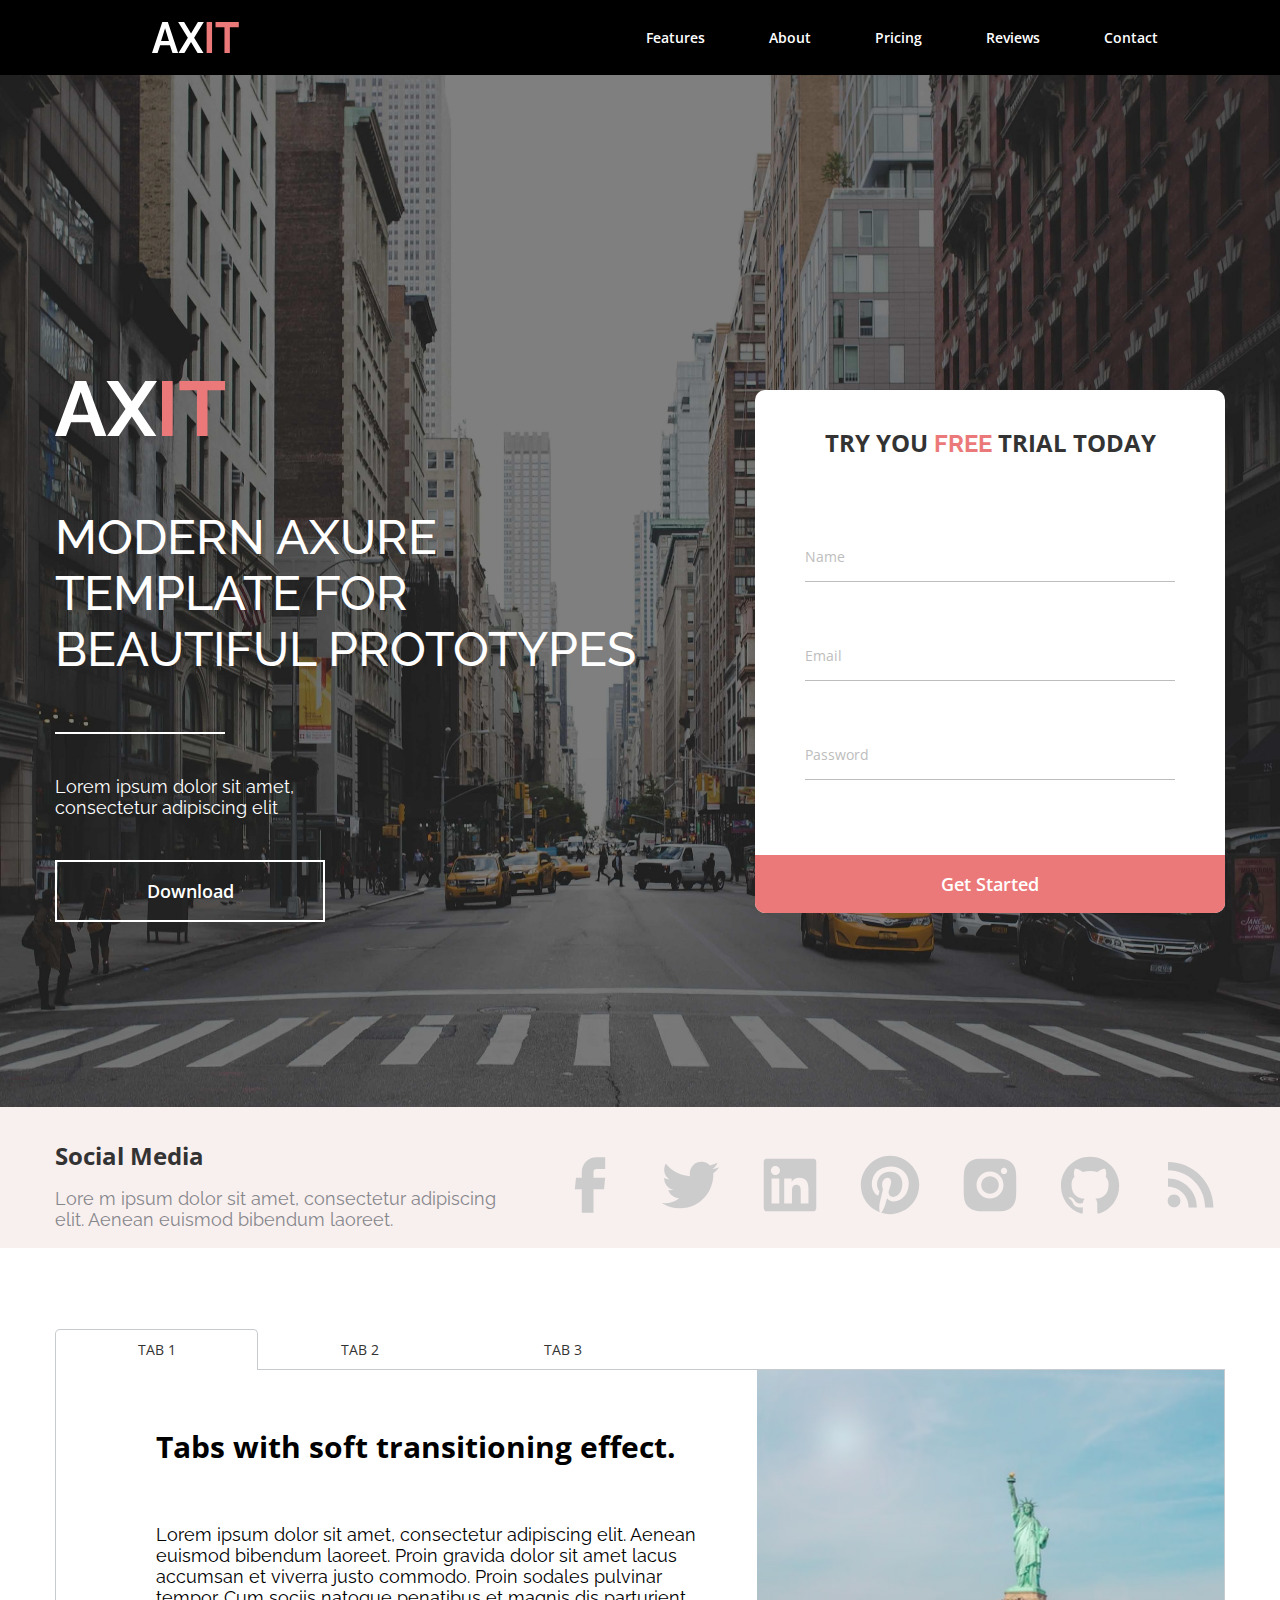
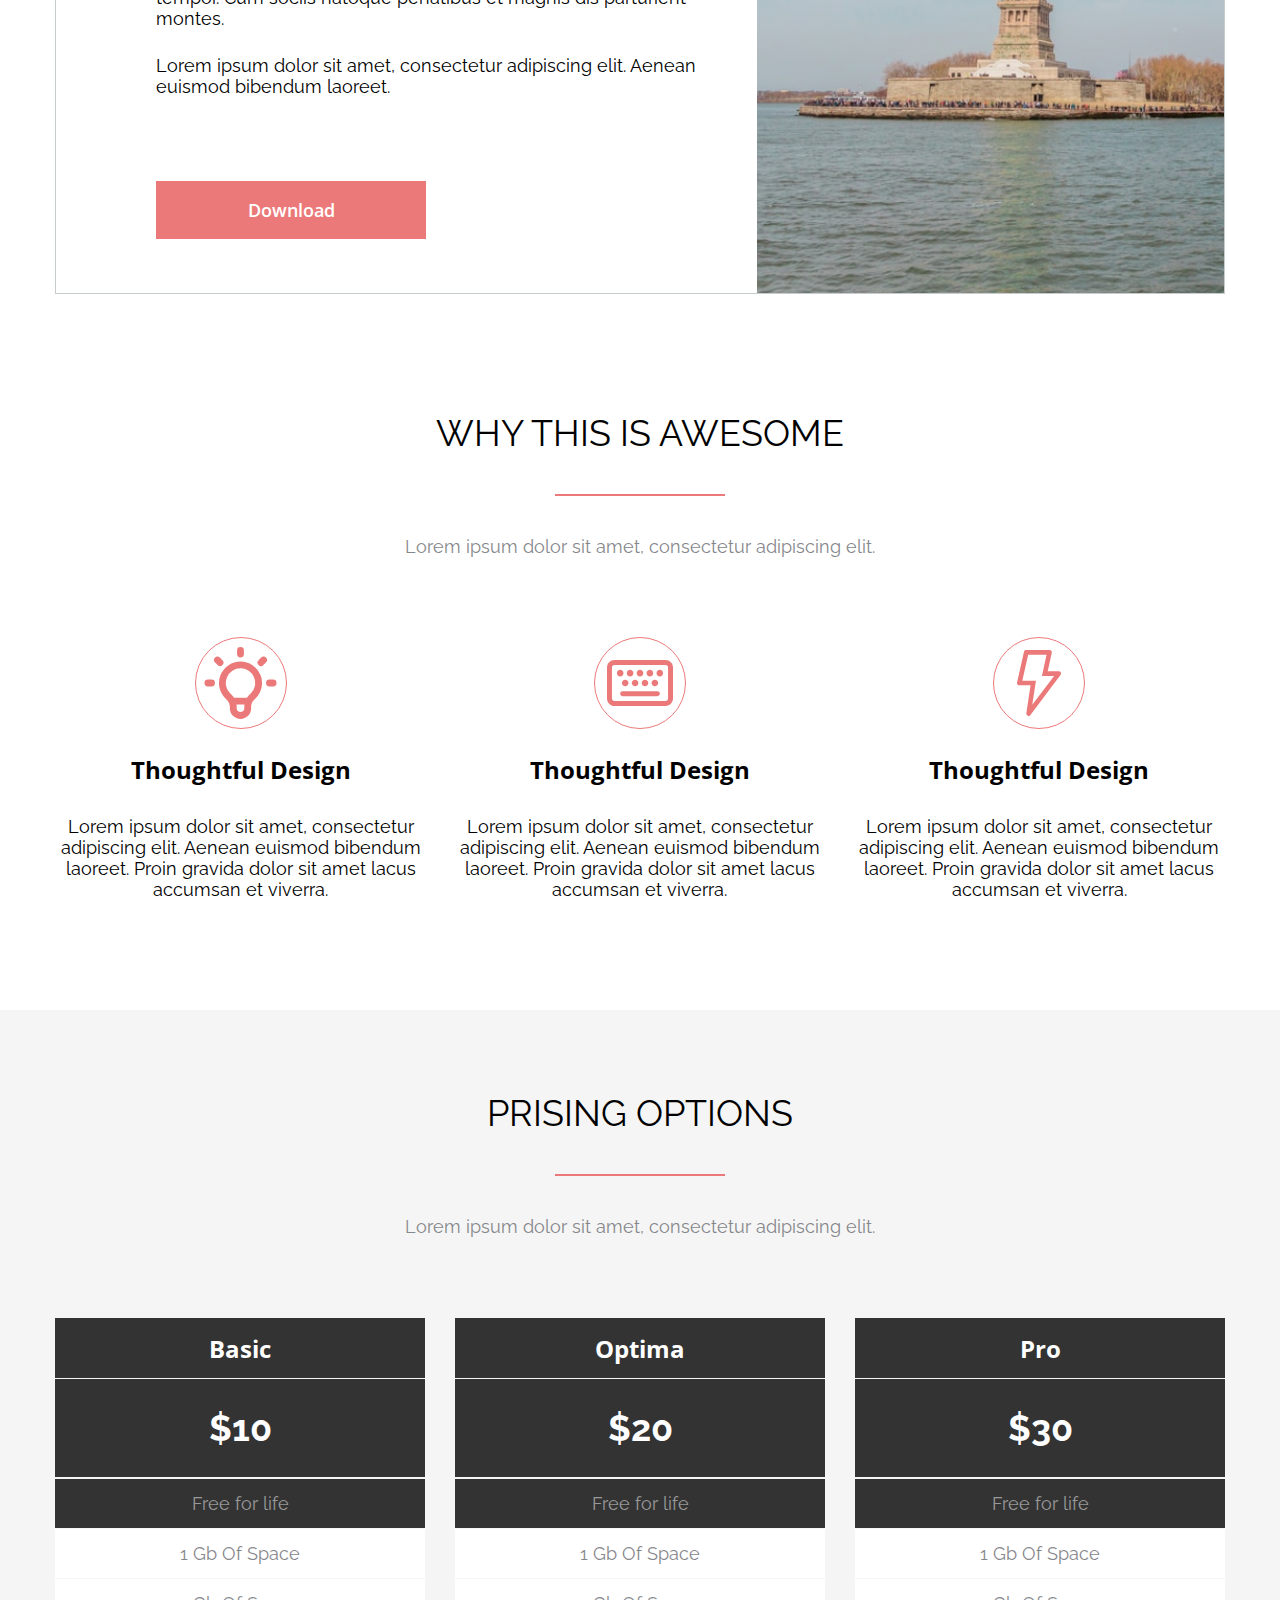
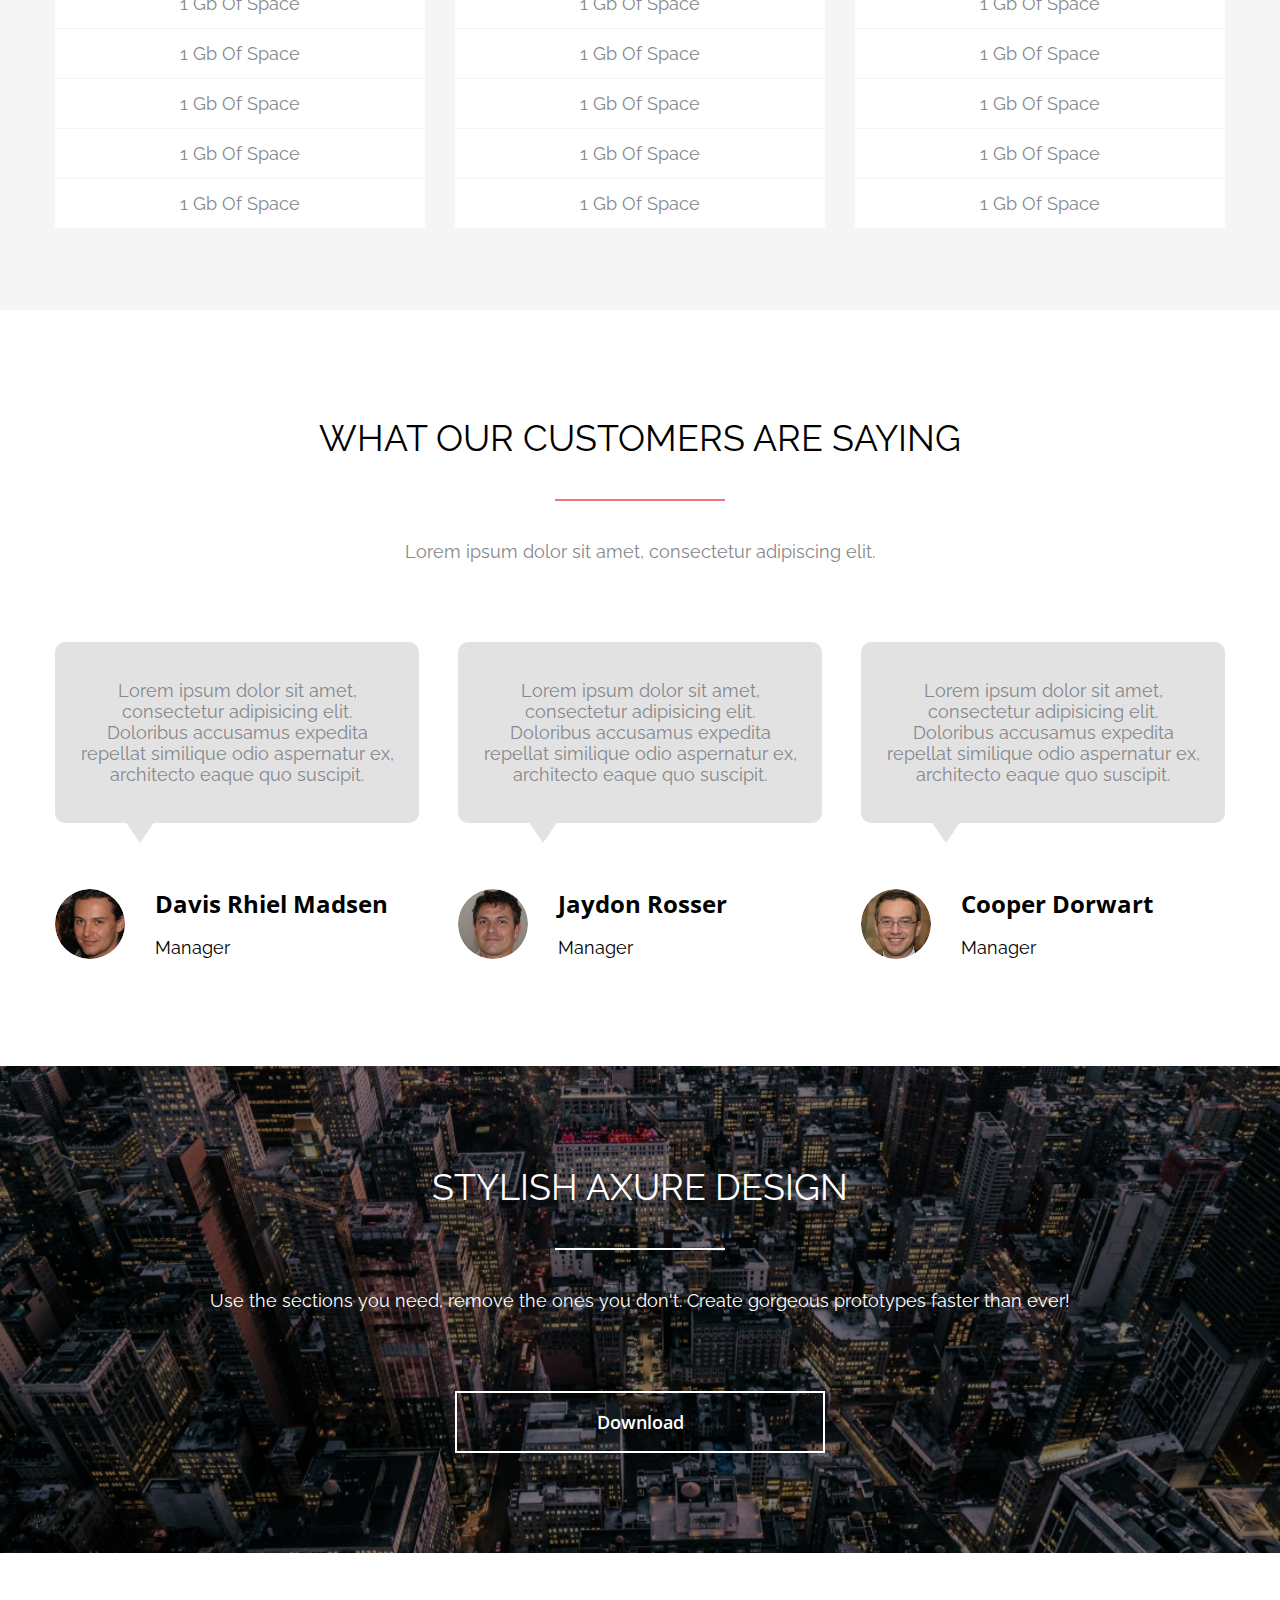
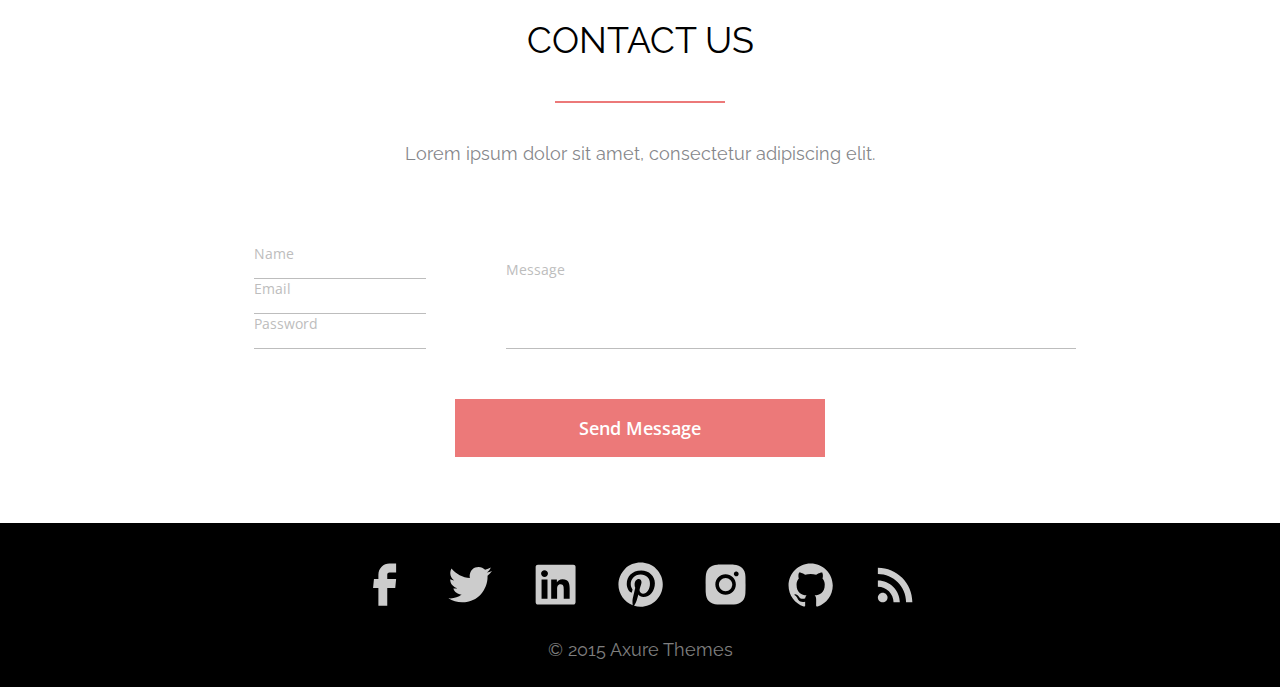
==== commit 9265e1b1: "fix margin pop_up" ====
--- a/index.html
+++ b/index.html
@@ -1,383 +1,379 @@
 <!DOCTYPE html>
 <html lang="en">
 <head>
-    <meta charset="UTF-8">
-    <meta name="viewport" content="width=device-width, initial-scale=1.0">
-    <link rel="preconnect" href="https://fonts.googleapis.com">
-<link rel="preconnect" href="https://fonts.gstatic.com" crossorigin>
-<link href="https://fonts.googleapis.com/css2?family=Open+Sans:ital,wght@0,300..800;1,300..800&family=Raleway:ital,wght@0,100..900;1,100..900&display=swap" rel="stylesheet">
-    <link rel="stylesheet" href="style/style.css">
-    <title>Homework</title>
-
+	<meta charset="UTF-8">
+	<meta name="viewport" content="width=device-width, initial-scale=1.0">
+	<link rel="preconnect" href="https://fonts.googleapis.com">
+	<link rel="preconnect" href="https://fonts.gstatic.com" crossorigin>
+	<link href="https://fonts.googleapis.com/css2?family=Open+Sans:ital,wght@0,300..800;1,300..800&family=Raleway:ital,wght@0,100..900;1,100..900&display=swap" rel="stylesheet">
+	<link rel="stylesheet" href="style/style.css">
+	<title>Pain2</title>
 </head>
 <body>
-    <!--header-->
-    <header class="header">
-        <div class="container header__container">
-            <a class="header__logo" href="#">
-                <svg  xmlns="http://www.w3.org/2000/svg" width="87" height="31" viewBox="0 0 87 31" fill="none">
-                <path d="M10.3163 0H15.8289L26.1059 31H20.5146L17.9158 23.2718H8.1507L5.5913 31H0L10.3163 0ZM16.9314 19.0366L13.0726 6.24366L9.05633 19.0366H16.9314Z" fill="white"/>
-                <path d="M32.086 0L39.016 11.4394L45.9067 0H51.813L42.1267 15.7183L51.498 31H45.5917L39.016 19.9972L32.401 31H26.4553L35.8266 15.7183L26.1403 0H32.086Z" fill="white"/>
-                <path d="M54.6277 31V0H60.0615V31H54.6277Z" fill="#EC7979"/>
-                <path d="M86.8026 5.2831H77.8644V31H72.4699V5.2831H63.5317V0H86.8026V5.2831Z" fill="#EC7979"/>
-                </svg>
-            </a>
-            <nav class="header__nav">
-                <ul class="header__nav-list">
-                    <li class="header__nav-items">
-                        <a class="header__nav-link" href="#">features</a>
-                    </li>
-                    <li class="header__nav-items">
-                        <a class="header__nav-link" href="#">about</a>
-                    </li>
-                    <li class="header__nav-items">
-                        <a class="header__nav-link" href="#">pricing</a>
-                    </li>
-                    <li class="header__nav-items">
-                        <a class="header__nav-link" href="#">reviews</a>
-                    </li>
-                    <li class="header__nav-items">
-                        <a class="header__nav-link" href="#">contact</a>
-                    </li>
-                </ul>
-            </nav>
-        </div>
-    </header>
-
-    <!--banner-->
-    <section class="banner">
-        <div class="container banner__container">
-            <div class="banner__desk">
-                <div class="banner__logo">
-                    <svg xmlns="http://www.w3.org/2000/svg" width="170" height="55" viewBox="0 0 170 55" fill="none">
-                        <path d="M20.3089 0H31.161L51.3924 55H40.3853L35.2693 41.2887H16.0456L11.0071 55H0L20.3089 0ZM33.3314 33.7747L25.735 11.0775L17.8284 33.7747H33.3314Z" fill="white"/>
-                        <path d="M63.165 0L76.8076 20.2958L90.3728 0H102L82.9313 27.8873L101.38 55H89.7526L76.8076 35.4789L63.7851 55H52.0804L70.5289 27.8873L51.4602 0H63.165Z" fill="white"/>
-                        <path d="M107 55V0H117.64V55H107Z" fill="#EC7979"/>
-                        <path d="M170 9.37324H152.499V55H141.936V9.37324H124.435V0H170V9.37324Z" fill="#EC7979"/>
-                        </svg>
-                </div>
-                    <h1 class="banner__title">MODERN AXURE TEMPLATE FOR BEAUTIFUL PROTOTYPES</h1>
-                    <div class="banner__line"></div>
-                    <p class="banner__text">Lorem ipsum dolor sit amet, consectetur adipiscing elit</p>
-                    <button class="banner__button">Download</button>
-            </div>
-            <form class="banner__form" >
-                <legend class="banner__form-title">Try Your <span class="banner__title-span">FREE</span> Trial Today</legend>
-                <div class="banner__form-group">
-                        <input class="banner__input" type="text" placeholder="Name">
-                        <input class="banner__input" type="email" placeholder="Email">
-                        <input class="banner__input" type="password" placeholder="Password">
-                </div>
-                <input class="banner__form-button" type="submit" value="Get Started">
-            </form>
-        </div>
-    </section>
-
-    <!--Social-->
-    <section class="media">
-        <div class="container media__container">
-            <div class="media__desk">
-                <h2 class="media__title">Social Media</h2>
-                <p class="media__text">Lorem ipsum dolor sit amet, consectetur adipiscing elit. 
-                    Aenean euismod bibendum laoreet.</p>
-            </div>
-            <div class="media__links">
-                <a class="media__link" href="#">
-                    <svg  xmlns="http://www.w3.org/2000/svg" width="32" height="56" viewBox="0 0 32 56" fill="none">
-                        <path d="M7.82708 55.7082H19.4937V32.3457H30.0054L31.1604 20.7373H19.4937V14.8748C19.4937 14.1013 19.801 13.3594 20.348 12.8124C20.895 12.2655 21.6369 11.9582 22.4104 11.9582H31.1604V0.291504H22.4104C18.5427 0.291504 14.8333 1.82796 12.0984 4.56286C9.36353 7.29777 7.82708 11.0071 7.82708 14.8748V20.7373H1.99374L0.838745 32.3457H7.82708V55.7082Z" fill="#CCCCCC"/>
-                    </svg>
-                </a>
-                <a class="media__link" href="#">
-                    <svg xmlns="http://www.w3.org/2000/svg" width="59" height="48" viewBox="0 0 59 48" fill="none">
-                        <path d="M52.2628 12.3247C52.3008 12.8351 52.3008 13.3426 52.3008 13.8501C52.3008 29.3813 40.4795 47.278 18.8758 47.278C12.2199 47.278 6.03659 45.3501 0.833252 42.0018C1.77825 42.1097 2.68825 42.1476 3.67117 42.1476C8.95906 42.1604 14.0972 40.3922 18.2574 37.128C15.8057 37.0836 13.4291 36.2748 11.4594 34.8143C9.48963 33.3539 8.02512 31.3148 7.27033 28.9818C7.99658 29.0897 8.72575 29.1626 9.48992 29.1626C10.5428 29.1626 11.6016 29.0168 12.5845 28.763C9.9238 28.2258 7.5313 26.7836 5.81381 24.6817C4.09631 22.5797 3.15986 19.9478 3.16367 17.2334V17.0876C4.72992 17.9597 6.547 18.5051 8.472 18.578C6.85934 17.5064 5.53702 16.0522 4.62299 14.3453C3.70897 12.6384 3.23166 10.7317 3.23367 8.7955C3.23367 6.61384 3.81409 4.613 4.832 2.86884C7.78407 6.50014 11.466 9.47089 15.6392 11.5887C19.8125 13.7065 24.3841 14.924 29.0578 15.1626C28.877 14.2876 28.7662 13.3805 28.7662 12.4705C28.7654 10.9275 29.0688 9.39942 29.6589 7.9737C30.249 6.54798 31.1144 5.25255 32.2055 4.16147C33.2966 3.07038 34.592 2.20503 36.0177 1.6149C37.4434 1.02476 38.9715 0.721403 40.5145 0.722169C43.8978 0.722169 46.9516 2.13967 49.0983 4.43217C51.7284 3.92355 54.2507 2.9634 56.5532 1.59425C55.6765 4.30913 53.84 6.61122 51.3878 8.06925C53.7205 7.80319 56.0003 7.18974 58.1516 6.24925C56.5449 8.59162 54.5539 10.6457 52.2628 12.3247Z" fill="#CCCCCC"/>
-                    </svg>
-                </a>
-                <a class="media__link" href="#">
-                    <svg xmlns="http://www.w3.org/2000/svg" width="54" height="54" viewBox="0 0 54 54" fill="none">
-                        <path d="M50.3333 0.75H3.66667C2.89312 0.75 2.15125 1.05729 1.60427 1.60427C1.05729 2.15125 0.75 2.89312 0.75 3.66667V50.3333C0.75 51.1069 1.05729 51.8488 1.60427 52.3957C2.15125 52.9427 2.89312 53.25 3.66667 53.25H50.3333C51.1069 53.25 51.8488 52.9427 52.3957 52.3957C52.9427 51.8488 53.25 51.1069 53.25 50.3333V3.66667C53.25 2.89312 52.9427 2.15125 52.3957 1.60427C51.8488 1.05729 51.1069 0.75 50.3333 0.75ZM16.3221 45.4829H8.52875V20.4287H16.3221V45.4829ZM12.4254 17.0075C11.228 17.0075 10.0796 16.5318 9.23283 15.6851C8.3861 14.8384 7.91042 13.69 7.91042 12.4925C7.91042 11.295 8.3861 10.1466 9.23283 9.29991C10.0796 8.45319 11.228 7.9775 12.4254 7.9775C13.6229 7.9775 14.7713 8.45319 15.618 9.29991C16.4647 10.1466 16.9404 11.295 16.9404 12.4925C16.9404 13.69 16.4647 14.8384 15.618 15.6851C14.7713 16.5318 13.6229 17.0075 12.4254 17.0075ZM45.4858 45.4829H37.7012V33.3C37.7012 30.395 37.6488 26.6588 33.6529 26.6588C29.5988 26.6588 28.9833 29.8263 28.9833 33.0958V45.4858H21.2046V20.4317H28.6713V23.8558H28.7792C29.8146 21.8871 32.3579 19.8104 36.1408 19.8104C44.0275 19.8104 45.4829 24.9963 45.4829 31.7454V45.4829H45.4858Z" fill="#CCCCCC"/>
-                    </svg>
-                </a>
-                <a class="media__link" href="#">
-                    <svg xmlns="http://www.w3.org/2000/svg" width="60" height="60" viewBox="0 0 60 60" fill="none">
-                        <path d="M21.3666 57.8252C24.1666 58.671 26.9958 59.1668 29.9999 59.1668C37.7354 59.1668 45.1541 56.0939 50.6239 50.6241C56.0937 45.1543 59.1666 37.7356 59.1666 30.0002C59.1666 26.1699 58.4122 22.3772 56.9464 18.8386C55.4807 15.2999 53.3322 12.0846 50.6239 9.37622C47.9155 6.66784 44.7002 4.51944 41.1615 3.05368C37.6229 1.58791 33.8301 0.833496 29.9999 0.833496C26.1697 0.833496 22.377 1.58791 18.8383 3.05368C15.2997 4.51944 12.0843 6.66784 9.37597 9.37622C3.90616 14.846 0.833252 22.2647 0.833252 30.0002C0.833252 42.396 8.62075 53.0418 19.6166 57.2418C19.3541 54.9668 19.0916 51.2043 19.6166 48.6085L22.9708 34.2002C22.9708 34.2002 22.1249 32.5085 22.1249 29.8252C22.1249 25.8002 24.6333 22.796 27.4916 22.796C29.9999 22.796 31.1666 24.6335 31.1666 26.996C31.1666 29.5043 29.5041 33.0918 28.6583 36.5335C28.1624 39.3918 30.1749 41.9002 33.0916 41.9002C38.2833 41.9002 42.3083 36.3585 42.3083 28.5418C42.3083 21.5418 37.2916 16.7585 30.0874 16.7585C21.8624 16.7585 17.0208 22.8835 17.0208 29.3293C17.0208 31.8377 17.8374 34.3752 19.1791 36.0377C19.4416 36.2127 19.4416 36.446 19.3541 36.8835L18.5083 40.0627C18.5083 40.5585 18.1874 40.7335 17.6916 40.3835C13.9583 38.7502 11.7999 33.4418 11.7999 29.1543C11.7999 19.9377 18.3333 11.5668 30.9333 11.5668C40.9666 11.5668 48.7833 18.771 48.7833 28.3377C48.7833 38.371 42.5708 46.421 33.6749 46.421C30.8458 46.421 28.0749 44.9043 27.0833 43.1252L25.1291 50.0377C24.4583 52.546 22.6208 55.9002 21.3666 57.9127V57.8252Z" fill="#CCCCCC"/>
-                    </svg>
-                </a>
-                <a class="media__link" href="#">
-                    <svg xmlns="http://www.w3.org/2000/svg" width="54" height="54" viewBox="0 0 54 54" fill="none">
-                        <path d="M53.0956 16.2227C53.0662 14.0137 52.6527 11.8266 51.8735 9.75934C51.1979 8.01561 50.1659 6.432 48.8436 5.10968C47.5213 3.78735 45.9377 2.7554 44.194 2.07975C42.1533 1.31371 39.9974 0.899498 37.8181 0.854753C35.0123 0.729336 34.1227 0.694336 27.0002 0.694336C19.8777 0.694336 18.9648 0.694336 16.1794 0.854753C14.0011 0.899827 11.8462 1.31403 9.80646 2.07975C8.06246 2.75493 6.4786 3.78672 5.15622 5.1091C3.83384 6.43148 2.80205 8.01534 2.12687 9.75934C1.3593 11.7985 0.945981 13.9538 0.904788 16.1323C0.779372 18.941 0.741455 19.8306 0.741455 26.9531C0.741455 34.0756 0.741455 34.9856 0.904788 37.7739C0.948538 39.9556 1.35979 42.1081 2.12687 44.1527C2.80318 45.8961 3.83574 47.4794 5.15856 48.8012C6.48139 50.123 8.06539 51.1544 9.80937 51.8293C11.8436 52.6262 13.9988 53.07 16.1823 53.1418C18.991 53.2673 19.8806 53.3052 27.0031 53.3052C34.1256 53.3052 35.0385 53.3052 37.824 53.1418C40.0032 53.0989 42.1592 52.6857 44.1998 51.9198C45.9431 51.2433 47.5263 50.2111 48.8485 48.8889C50.1707 47.5667 51.2029 45.9834 51.8794 44.2402C52.6465 42.1985 53.0577 40.046 53.1015 37.8614C53.2269 35.0556 53.2648 34.166 53.2648 27.0406C53.259 19.9181 53.259 19.0139 53.0956 16.2227ZM26.9827 40.4223C19.5335 40.4223 13.499 34.3877 13.499 26.9385C13.499 19.4893 19.5335 13.4548 26.9827 13.4548C30.5588 13.4548 33.9885 14.8754 36.5172 17.4041C39.0459 19.9327 40.4665 23.3624 40.4665 26.9385C40.4665 30.5146 39.0459 33.9443 36.5172 36.473C33.9885 39.0016 30.5588 40.4223 26.9827 40.4223ZM41.0031 16.1002C40.5901 16.1006 40.1811 16.0195 39.7994 15.8616C39.4178 15.7037 39.0711 15.4722 38.779 15.1801C38.487 14.8881 38.2554 14.5413 38.0975 14.1597C37.9396 13.778 37.8586 13.369 37.859 12.956C37.859 12.5433 37.9402 12.1346 38.0982 11.7533C38.2561 11.3721 38.4876 11.0256 38.7794 10.7338C39.0713 10.4419 39.4177 10.2105 39.799 10.0525C40.1803 9.89458 40.589 9.8133 41.0017 9.8133C41.4144 9.8133 41.823 9.89458 42.2043 10.0525C42.5856 10.2105 42.9321 10.4419 43.2239 10.7338C43.5157 11.0256 43.7472 11.3721 43.9052 11.7533C44.0631 12.1346 44.1444 12.5433 44.1444 12.956C44.1444 14.6943 42.7385 16.1002 41.0031 16.1002Z" fill="#CCCCCC"/>
-                        <path d="M26.9829 35.6972C31.8202 35.6972 35.7416 31.7758 35.7416 26.9384C35.7416 22.1011 31.8202 18.1797 26.9829 18.1797C22.1455 18.1797 18.2241 22.1011 18.2241 26.9384C18.2241 31.7758 22.1455 35.6972 26.9829 35.6972Z" fill="#CCCCCC"/>
-                    </svg>
-                </a>
-                <a class="media__link" href="#">
-                    <svg xmlns="http://www.w3.org/2000/svg" width="60" height="58" viewBox="0 0 60 58" fill="none">
-                        <path fill-rule="evenodd" clip-rule="evenodd" d="M30.0755 0.833496C14.0075 0.833496 0.984619 13.8564 0.984619 29.9243C0.984619 42.7752 9.31754 53.6806 20.8792 57.5306C22.3346 57.7931 22.8596 56.8977 22.8596 56.1277C22.8596 55.4364 22.8363 53.6047 22.8275 51.181C14.7338 52.9368 13.0246 47.2785 13.0246 47.2785C11.7063 43.9185 9.79587 43.0231 9.79587 43.0231C7.15629 41.2177 9.99712 41.2585 9.99712 41.2585C12.9196 41.4627 14.4509 44.2568 14.4509 44.2568C17.0467 48.7018 21.2642 47.4185 22.915 46.6747C23.1805 44.7935 23.9388 43.5102 24.7671 42.7839C18.3096 42.0518 11.5196 39.5552 11.5196 28.4047C11.5196 25.2343 12.6542 22.6327 14.5063 20.6027C14.2117 19.8647 13.2055 16.9043 14.795 12.9027C14.795 12.9027 17.2363 12.1181 22.7925 15.8806C25.1655 15.235 27.6133 14.9055 30.0725 14.9006C32.5318 14.9046 34.9797 15.2341 37.3525 15.8806C42.9117 12.1152 45.35 12.9027 45.35 12.9027C46.9396 16.9043 45.9421 19.8647 45.6388 20.6027C47.5055 22.6327 48.6255 25.2314 48.6255 28.4047C48.6255 39.5843 41.8296 42.0402 35.3488 42.7606C36.3842 43.6589 37.3175 45.4323 37.3175 48.1447C37.3175 52.0356 37.2825 55.1739 37.2825 56.1277C37.2825 56.9064 37.8017 57.8106 39.2863 57.5247C50.8421 53.6689 59.1663 42.7722 59.1663 29.9243C59.1663 13.8564 46.1434 0.833496 30.0755 0.833496Z" fill="#CCCCCC"/>
-                    </svg>
-                </a>
-                <a class="media__link" href="#">
-                    <svg xmlns="http://www.w3.org/2000/svg" width="47" height="46" viewBox="0 0 47 46" fill="none">
-                        <path d="M7.02508 45.3334C10.5367 45.3334 13.3834 42.4866 13.3834 38.975C13.3834 35.4634 10.5367 32.6167 7.02508 32.6167C3.51347 32.6167 0.666748 35.4634 0.666748 38.975C0.666748 42.4866 3.51347 45.3334 7.02508 45.3334Z" fill="#CCCCCC"/>
-                        <path d="M1 0V8.25417C21.5042 8.25417 38.1292 24.8792 38.1292 45.3833H46.3833C46.3833 20.3292 26.0542 0 1 0ZM1 16.5083V24.7625C12.375 24.7625 21.6208 34.0083 21.6208 45.3833H29.875C29.875 29.4292 16.9542 16.5083 1 16.5083Z" fill="#CCCCCC"/>
-                    </svg>
-                </a>
-            </div>
-        </div>
-    </section>
-
-    <!--Tabs-->
-    <div class="tabs">
-        <div class="container">
-            <div class="tabs__nav">
-                <button class="tabs__item tabs__item--activ">tab 1</button>
-                <button class="tabs__item">tab 2</button>
-                <button class="tabs__item">tab 3</button>
-            </div>
-            <div class="tabs__content">
-                <div class="tabs__desk">
-                    <h3 class="tabs__title">Tabs with soft transitioning effect.</h3>
-                    <p class="tabs__text">Lorem ipsum dolor sit amet, consectetur adipiscing elit. Aenean euismod bibendum laoreet. Proin gravida dolor sit amet lacus accumsan et viverra justo commodo. Proin sodales pulvinar tempor. Cum sociis natoque  penatibus et magnis dis parturient montes.</p>
-                    <p class="tabs__text">Lorem ipsum dolor sit amet, consectetur adipiscing elit. Aenean euismod  bibendum laoreet.</p>
-                    <button class="tabs__btn">Download</button>
-                </div>
-                <div class="tabs__wrapper-img">
-                    <img class="tabs__img" src="media/tabs-img.jpg" alt="img">
-                </div>
-            </div>
-        </div>
-    </div>
-
-    <!--about-->
-<section class="about">
-    <div class="container">
-        <div class="head">
-            <h2 class="head__title">WHY THIS IS AWESOME</h2>
-            <div class="head__line"></div>
-            <p class="head__text">Lorem ipsum dolor sit amet, consectetur adipiscing elit.</p>
-        </div>  
-        <div class="about__elements">
-            <div class="about__element">
-            <div class="about__wrapper-icon">
-                <svg  width="73" height="72" viewBox="0 0 73 72" fill="none" xmlns="http://www.w3.org/2000/svg">
-                    <path d="M28.0362 54.0594H44.9602H28.0362ZM36.5 3.4931V7.10498V3.4931ZM59.5481 13.014L56.9876 15.5676L59.5481 13.014ZM69.0948 36H65.4731H69.0948ZM7.52688 36H3.90524H7.52688ZM16.0124 15.5676L13.4519 13.014L16.0124 15.5676ZM23.6939 48.7716C21.1619 46.2458 19.4377 43.0279 18.7394 39.5248C18.0411 36.0218 18.4 32.3909 19.7707 29.0912C21.1414 25.7916 23.4623 22.9714 26.4401 20.9872C29.4179 19.003 32.9187 17.944 36.5 17.944C40.0813 17.944 43.5821 19.003 46.5599 20.9872C49.5377 22.9714 51.8586 25.7916 53.2293 29.0912C54.6 32.3909 54.9589 36.0218 54.2606 39.5248C53.5623 43.0279 51.8381 46.2458 49.3061 48.7716L47.3215 50.7473C46.1868 51.8791 45.2868 53.2227 44.6729 54.7013C44.059 56.18 43.7431 57.7648 43.7433 59.3652V61.2831C43.7433 63.199 42.9801 65.0364 41.6218 66.3911C40.2634 67.7458 38.421 68.5069 36.5 68.5069C34.579 68.5069 32.7366 67.7458 31.3782 66.3911C30.0199 65.0364 29.2567 63.199 29.2567 61.2831V59.3652C29.2567 56.1326 27.9674 53.03 25.6785 50.7473L23.6939 48.7716Z" stroke="#EC7979" stroke-width="6.83333" stroke-linecap="round" stroke-linejoin="round"/>
-                    </svg>                    
-            </div>
-            <h3 class="about__title">Thoughtful Design</h3>
-            <p class="about__text">Lorem ipsum dolor sit amet, consectetur adipiscing  elit. Aenean euismod bibendum laoreet. Proin gravida  dolor sit amet lacus accumsan et viverra.</p>
-        </div>
-
-        <div class="about__element">
-            <div class="about__wrapper-icon">
-                <svg  width="66" height="46" viewBox="0 0 66 46" fill="none" xmlns="http://www.w3.org/2000/svg">
-                    <path d="M58.5732 0C60.543 0 62.432 0.778611 63.8248 2.16455C65.2176 3.55048 66.0001 5.43021 66.0001 7.39022V38.6098C66.0001 40.5698 65.2176 42.4495 63.8248 43.8355C62.432 45.2214 60.543 46 58.5732 46H7.42695C6.45164 46 5.48588 45.8088 4.58481 45.4375C3.68375 45.0661 2.86501 44.5217 2.17537 43.8355C1.48572 43.1492 0.938662 42.3345 0.565427 41.4379C0.192193 40.5413 9.15527e-05 39.5803 9.15527e-05 38.6098V7.39022C9.15527e-05 5.43021 0.782562 3.55048 2.17537 2.16455C3.56817 0.778611 5.45722 0 7.42695 0H58.5732ZM58.5732 4.92681H7.42695C6.77037 4.92681 6.14069 5.18635 5.67642 5.64833C5.21215 6.11031 4.95133 6.73688 4.95133 7.39022V38.6098C4.95133 39.9696 6.06041 41.0732 7.42695 41.0732H58.5732C59.2298 41.0732 59.8595 40.8137 60.3238 40.3517C60.788 39.8897 61.0489 39.2631 61.0489 38.6098V7.39022C61.0489 6.73688 60.788 6.11031 60.3238 5.64833C59.8595 5.18635 59.2298 4.92681 58.5732 4.92681ZM15.679 31.2031H50.3377C50.9649 31.2033 51.5687 31.4404 52.027 31.8665C52.4853 32.2926 52.764 32.876 52.8068 33.4986C52.8495 34.1213 52.6532 34.737 52.2573 35.2211C51.8615 35.7053 51.2957 36.0219 50.6744 36.107L50.3377 36.13H15.679C15.0518 36.1298 14.448 35.8927 13.9897 35.4666C13.5314 35.0405 13.2527 34.4571 13.2099 33.8345C13.1672 33.2118 13.3635 32.5961 13.7594 32.112C14.1552 31.6278 14.7209 31.3112 15.3423 31.2261L15.679 31.2031ZM47.8621 19.7072C48.7375 19.7072 49.5771 20.0533 50.1961 20.6693C50.8151 21.2852 51.1629 22.1207 51.1629 22.9918C51.1629 23.8629 50.8151 24.6983 50.1961 25.3143C49.5771 25.9303 48.7375 26.2763 47.8621 26.2763C46.9866 26.2763 46.147 25.9303 45.528 25.3143C44.909 24.6983 44.5612 23.8629 44.5612 22.9918C44.5612 22.1207 44.909 21.2852 45.528 20.6693C46.147 20.0533 46.9866 19.7072 47.8621 19.7072ZM28.0736 19.7072C28.949 19.7072 29.7886 20.0533 30.4076 20.6693C31.0267 21.2852 31.3744 22.1207 31.3744 22.9918C31.3744 23.8629 31.0267 24.6983 30.4076 25.3143C29.7886 25.9303 28.949 26.2763 28.0736 26.2763C27.1982 26.2763 26.3586 25.9303 25.7396 25.3143C25.1206 24.6983 24.7728 23.8629 24.7728 22.9918C24.7728 22.1207 25.1206 21.2852 25.7396 20.6693C26.3586 20.0533 27.1982 19.7072 28.0736 19.7072ZM18.1711 19.7072C19.0466 19.7072 19.8861 20.0533 20.5052 20.6693C21.1242 21.2852 21.472 22.1207 21.472 22.9918C21.472 23.8629 21.1242 24.6983 20.5052 25.3143C19.8861 25.9303 19.0466 26.2763 18.1711 26.2763C17.2957 26.2763 16.4561 25.9303 15.8371 25.3143C15.2181 24.6983 14.8703 23.8629 14.8703 22.9918C14.8703 22.1207 15.2181 21.2852 15.8371 20.6693C16.4561 20.0533 17.2957 19.7072 18.1711 19.7072ZM37.9761 19.7072C38.8515 19.7072 39.6911 20.0533 40.3101 20.6693C40.9291 21.2852 41.2769 22.1207 41.2769 22.9918C41.2769 23.8629 40.9291 24.6983 40.3101 25.3143C39.6911 25.9303 38.8515 26.2763 37.9761 26.2763C37.1007 26.2763 36.2611 25.9303 35.642 25.3143C35.023 24.6983 34.6753 23.8629 34.6753 22.9918C34.6753 22.1207 35.023 21.2852 35.642 20.6693C36.2611 20.0533 37.1007 19.7072 37.9761 19.7072ZM13.2034 9.85362C14.0788 9.85362 14.9184 10.1997 15.5374 10.8156C16.1565 11.4316 16.5042 12.2671 16.5042 13.1382C16.5042 14.0093 16.1565 14.8447 15.5374 15.4607C14.9184 16.0767 14.0788 16.4227 13.2034 16.4227C12.328 16.4227 11.4884 16.0767 10.8694 15.4607C10.2503 14.8447 9.90257 14.0093 9.90257 13.1382C9.90257 12.2671 10.2503 11.4316 10.8694 10.8156C11.4884 10.1997 12.328 9.85362 13.2034 9.85362ZM23.0894 9.85362C23.9648 9.85362 24.8044 10.1997 25.4234 10.8156C26.0424 11.4316 26.3902 12.2671 26.3902 13.1382C26.3902 14.0093 26.0424 14.8447 25.4234 15.4607C24.8044 16.0767 23.9648 16.4227 23.0894 16.4227C22.2139 16.4227 21.3744 16.0767 20.7553 15.4607C20.1363 14.8447 19.7885 14.0093 19.7885 13.1382C19.7885 12.2671 20.1363 11.4316 20.7553 10.8156C21.3744 10.1997 22.2139 9.85362 23.0894 9.85362ZM32.9918 9.85362C33.8673 9.85362 34.7068 10.1997 35.3259 10.8156C35.9449 11.4316 36.2927 12.2671 36.2927 13.1382C36.2927 14.0093 35.9449 14.8447 35.3259 15.4607C34.7068 16.0767 33.8673 16.4227 32.9918 16.4227C32.1164 16.4227 31.2768 16.0767 30.6578 15.4607C30.0388 14.8447 29.691 14.0093 29.691 13.1382C29.691 12.2671 30.0388 11.4316 30.6578 10.8156C31.2768 10.1997 32.1164 9.85362 32.9918 9.85362ZM42.8943 9.85362C43.7697 9.85362 44.6093 10.1997 45.2283 10.8156C45.8474 11.4316 46.1951 12.2671 46.1951 13.1382C46.1951 14.0093 45.8474 14.8447 45.2283 15.4607C44.6093 16.0767 43.7697 16.4227 42.8943 16.4227C42.0189 16.4227 41.1793 16.0767 40.5603 15.4607C39.9413 14.8447 39.5935 14.0093 39.5935 13.1382C39.5935 12.2671 39.9413 11.4316 40.5603 10.8156C41.1793 10.1997 42.0189 9.85362 42.8943 9.85362ZM52.7968 9.85362C53.6722 9.85362 54.5118 10.1997 55.1308 10.8156C55.7499 11.4316 56.0976 12.2671 56.0976 13.1382C56.0976 14.0093 55.7499 14.8447 55.1308 15.4607C54.5118 16.0767 53.6722 16.4227 52.7968 16.4227C51.9214 16.4227 51.0818 16.0767 50.4628 15.4607C49.8437 14.8447 49.496 14.0093 49.496 13.1382C49.496 12.2671 49.8437 11.4316 50.4628 10.8156C51.0818 10.1997 51.9214 9.85362 52.7968 9.85362Z" fill="#EC7979"/>
-                    </svg>
-            </div>
-            <h3 class="about__title">Thoughtful Design</h3>
-            <p class="about__text">Lorem ipsum dolor sit amet, consectetur adipiscing  elit. Aenean euismod bibendum laoreet. Proin gravida  dolor sit amet lacus accumsan et viverra.</p>
-        </div>
-
-        <div class="about__element">
-            <div class="about__wrapper-icon">
-                <svg  width="44" height="66" viewBox="0 0 44 66" fill="none" xmlns="http://www.w3.org/2000/svg">
-<path d="M10.7308 65.8114C10.2572 65.6078 9.86369 65.2494 9.61227 64.7927C9.36084 64.336 9.26586 63.8071 9.34231 63.2893L13.5542 35.3575H2.37647C2.0221 35.3672 1.67028 35.2939 1.34815 35.1432C1.02602 34.9925 0.742197 34.7684 0.518571 34.4882C0.294944 34.2081 0.137497 33.8793 0.0583768 33.5274C-0.0207433 33.1754 -0.0194209 32.8096 0.0622413 32.4583L7.00493 1.81582C7.1271 1.28846 7.42391 0.820076 7.84542 0.489504C8.26692 0.158932 8.78737 -0.0136382 9.31916 0.00084246H32.4615C32.8072 -0.000354887 33.1488 0.077363 33.4612 0.228286C33.7735 0.379208 34.0488 0.5995 34.2666 0.872974C34.4875 1.14954 34.6439 1.47353 34.724 1.82057C34.8042 2.16761 34.806 2.52865 34.7294 2.87652L30.7258 21.2149H41.7184C42.1521 21.214 42.5774 21.3373 42.9456 21.5706C43.3139 21.804 43.6104 22.1381 43.8012 22.5348C43.967 22.9156 44.0308 23.3343 43.9861 23.7484C43.9414 24.1624 43.7898 24.557 43.5466 24.892L13.4616 64.9629C13.2583 65.2699 12.9868 65.5237 12.6692 65.7039C12.3515 65.8841 11.9967 65.9856 11.6334 66C11.3237 65.9941 11.0178 65.9302 10.7308 65.8114V65.8114ZM24.9402 25.9291L29.5687 4.71507H11.1705L5.2924 30.6433H18.9695L15.2899 54.8744L37.0899 25.9291H24.9402Z" fill="#EC7979"/>
-</svg>
-            </div>
-            <h3 class="about__title">Thoughtful Design</h3>
-            <p class="about__text">Lorem ipsum dolor sit amet, consectetur adipiscing  elit. Aenean euismod bibendum laoreet. Proin gravida  dolor sit amet lacus accumsan et viverra.</p>
-        </div>
-        
-        </div>
-    </div>
+
+	<header class="header">
+		<div class="header__container">
+			<a class="header__logo" href="#">
+				<svg width="87" height="31" viewBox="0 0 87 31" fill="none" xmlns="http://www.w3.org/2000/svg">
+					<path d="M10.3163 0H15.8289L26.1059 31H20.5146L17.9158 23.2718H8.1507L5.5913 31H0L10.3163 0ZM16.9314 19.0366L13.0726 6.24366L9.05633 19.0366H16.9314Z" fill="white"/>
+					<path d="M32.086 0L39.016 11.4394L45.9067 0H51.813L42.1267 15.7183L51.498 31H45.5917L39.016 19.9972L32.401 31H26.4553L35.8266 15.7183L26.1403 0H32.086Z" fill="white"/>
+					<path d="M54.6277 31V0H60.0615V31H54.6277Z" fill="#EC7979"/>
+					<path d="M86.8026 5.2831H77.8644V31H72.47V5.2831H63.5318V0H86.8026V5.2831Z" fill="#EC7979"/>
+					</svg>					
+				</a>
+			<nav class="nav">
+				<ul class="nav__items">
+					<li class="nav__item"><a class="nav__link" href="#">Features</a></li>
+					<li class="nav__item"><a class="nav__link" href="#">About</a></li>
+					<li class="nav__item"><a class="nav__link" href="#">Pricing</a></li>
+					<li class="nav__item"><a class="nav__link" href="#">Reviews</a></li>
+					<li class="nav__item"><a class="nav__link" href="#">Contact</a></li>
+					<!-- а я мог просто вместо списка написать  5 ссылкок? -->
+				</ul>
+			</nav>
+		</div>
+	</header>
+
+	<!-- --------------------------------------- -->
+
+	<section class="banner">
+		<div class="container--dark container banner__container">
+				<div class="banner__text">
+					<div class="logo">
+						<svg width="170" height="55" viewBox="0 0 170 55" fill="none" xmlns="http://www.w3.org/2000/svg">
+							<path d="M20.3089 0H31.161L51.3924 55H40.3853L35.2693 41.2887H16.0456L11.0071 55H0L20.3089 0ZM33.3314 33.7746L25.735 11.0775L17.8284 33.7746H33.3314Z" fill="white"/>
+							<path d="M63.165 0L76.8076 20.2958L90.3728 0H102L82.9313 27.8873L101.38 55H89.7526L76.8076 35.4789L63.7851 55H52.0804L70.5289 27.8873L51.4602 0H63.165Z" fill="white"/>
+							<path d="M107 55V0H117.64V55H107Z" fill="#EC7979"/>
+							<path d="M170 9.37324H152.499V55H141.936V9.37324H124.435V0H170V9.37324Z" fill="#EC7979"/>
+						</svg>						
+					</div>
+					<h1 class="banner__title title--dark">MODERN AXURE TEMPLATE FOR BEAUTIFUL PROTOTYPES</h1>
+					<div class="separator separator--dark banner__separator"></div>
+					<p class="banner__description description--dark">Lorem ipsum dolor sit amet, consectetur adipiscing elit</p>
+					<button class="btn btn--dark">Download</button>
+				</div>
+				<form class="pop_up">
+						<legend class="pop_up__title">
+							Try You
+							<span class="span">FREE</span>
+							Trial Today
+						</legend>			
+							<div class="form__inputs form__inputs-banner">
+								<input class="form__input banner__input" type="text" placeholder="Name">
+								<input class="form__input banner__input" type="email" placeholder="Email">
+								<input class="form__input banner__input" type="password" placeholder="Password">
+							</div>
+					<button class="btn pop_up__btn">Get Started</button>
+				</form>
+		</div>
+	</section>
+
+<!-- ------------------------------------------- -->
+
+	<section class="social">
+		<div class="container social__content">
+				<div class="social__wrapper-text">
+					<h2 class="social__title">Social Media</h2>
+					<p class="social__text">Lore m ipsum dolor sit amet, consectetur adipiscing elit. 
+						Aenean euismod bibendum laoreet.</p>
+				</div>
+				<div class="social__wrapper-icons">
+					<a class="social__icon" href="#">
+						<svg width="32" height="56" viewBox="0 0 32 56" fill="none" xmlns="http://www.w3.org/2000/svg">
+							<path d="M7.82708 55.7082H19.4937V32.3457H30.0054L31.1604 20.7373H19.4937V14.8748C19.4937 14.1013 19.801 13.3594 20.348 12.8124C20.895 12.2655 21.6369 11.9582 22.4104 11.9582H31.1604V0.291504H22.4104C18.5427 0.291504 14.8333 1.82796 12.0984 4.56286C9.36353 7.29777 7.82708 11.0071 7.82708 14.8748V20.7373H1.99374L0.838745 32.3457H7.82708V55.7082Z" fill="#CCCCCC"/>
+							</svg>						
+					</a>
+					<a class="social__icon" href="#">
+						<svg width="59" height="48" viewBox="0 0 59 48" fill="none" xmlns="http://www.w3.org/2000/svg">
+							<path d="M52.2628 12.3247C52.3008 12.8351 52.3008 13.3426 52.3008 13.8501C52.3008 29.3813 40.4795 47.278 18.8758 47.278C12.2199 47.278 6.03659 45.3501 0.833252 42.0018C1.77825 42.1097 2.68825 42.1476 3.67117 42.1476C8.95906 42.1604 14.0972 40.3922 18.2574 37.128C15.8057 37.0836 13.4291 36.2748 11.4594 34.8143C9.48963 33.3539 8.02512 31.3148 7.27033 28.9818C7.99658 29.0897 8.72575 29.1626 9.48992 29.1626C10.5428 29.1626 11.6016 29.0168 12.5845 28.763C9.9238 28.2258 7.5313 26.7836 5.81381 24.6817C4.09631 22.5797 3.15986 19.9478 3.16367 17.2334V17.0876C4.72992 17.9597 6.547 18.5051 8.472 18.578C6.85934 17.5064 5.53702 16.0522 4.62299 14.3453C3.70897 12.6384 3.23166 10.7317 3.23367 8.7955C3.23367 6.61384 3.81409 4.613 4.832 2.86884C7.78407 6.50014 11.466 9.47089 15.6392 11.5887C19.8125 13.7065 24.3841 14.924 29.0578 15.1626C28.877 14.2876 28.7662 13.3805 28.7662 12.4705C28.7654 10.9275 29.0688 9.39942 29.6589 7.9737C30.249 6.54798 31.1144 5.25255 32.2055 4.16147C33.2966 3.07038 34.592 2.20503 36.0177 1.6149C37.4434 1.02476 38.9715 0.721403 40.5145 0.722169C43.8978 0.722169 46.9516 2.13967 49.0983 4.43217C51.7284 3.92355 54.2507 2.9634 56.5532 1.59425C55.6765 4.30913 53.84 6.61122 51.3878 8.06925C53.7205 7.80319 56.0003 7.18974 58.1516 6.24925C56.5449 8.59162 54.5539 10.6457 52.2628 12.3247Z" fill="#CCCCCC"/>
+							</svg>							
+					</a>
+					<a class="social__icon" href="#">
+						<svg width="54" height="54" viewBox="0 0 54 54" fill="none" xmlns="http://www.w3.org/2000/svg">
+							<path d="M50.3333 0.75H3.66667C2.89312 0.75 2.15125 1.05729 1.60427 1.60427C1.05729 2.15125 0.75 2.89312 0.75 3.66667V50.3333C0.75 51.1069 1.05729 51.8488 1.60427 52.3957C2.15125 52.9427 2.89312 53.25 3.66667 53.25H50.3333C51.1069 53.25 51.8488 52.9427 52.3957 52.3957C52.9427 51.8488 53.25 51.1069 53.25 50.3333V3.66667C53.25 2.89312 52.9427 2.15125 52.3957 1.60427C51.8488 1.05729 51.1069 0.75 50.3333 0.75ZM16.3221 45.4829H8.52875V20.4287H16.3221V45.4829ZM12.4254 17.0075C11.228 17.0075 10.0796 16.5318 9.23283 15.6851C8.3861 14.8384 7.91042 13.69 7.91042 12.4925C7.91042 11.295 8.3861 10.1466 9.23283 9.29991C10.0796 8.45319 11.228 7.9775 12.4254 7.9775C13.6229 7.9775 14.7713 8.45319 15.618 9.29991C16.4647 10.1466 16.9404 11.295 16.9404 12.4925C16.9404 13.69 16.4647 14.8384 15.618 15.6851C14.7713 16.5318 13.6229 17.0075 12.4254 17.0075ZM45.4858 45.4829H37.7012V33.3C37.7012 30.395 37.6488 26.6588 33.6529 26.6588C29.5988 26.6588 28.9833 29.8263 28.9833 33.0958V45.4858H21.2046V20.4317H28.6713V23.8558H28.7792C29.8146 21.8871 32.3579 19.8104 36.1408 19.8104C44.0275 19.8104 45.4829 24.9963 45.4829 31.7454V45.4829H45.4858Z" fill="#CCCCCC"/>
+							</svg>							
+					</a>
+					<a class="social__icon" href="#">
+						<svg width="60" height="60" viewBox="0 0 60 60" fill="none" xmlns="http://www.w3.org/2000/svg">
+							<path d="M21.3666 57.8252C24.1666 58.671 26.9958 59.1668 29.9999 59.1668C37.7354 59.1668 45.1541 56.0939 50.6239 50.6241C56.0937 45.1543 59.1666 37.7356 59.1666 30.0002C59.1666 26.1699 58.4122 22.3772 56.9464 18.8386C55.4807 15.2999 53.3322 12.0846 50.6239 9.37622C47.9155 6.66784 44.7002 4.51944 41.1615 3.05368C37.6229 1.58791 33.8301 0.833496 29.9999 0.833496C26.1697 0.833496 22.377 1.58791 18.8383 3.05368C15.2997 4.51944 12.0843 6.66784 9.37597 9.37622C3.90616 14.846 0.833252 22.2647 0.833252 30.0002C0.833252 42.396 8.62075 53.0418 19.6166 57.2418C19.3541 54.9668 19.0916 51.2043 19.6166 48.6085L22.9708 34.2002C22.9708 34.2002 22.1249 32.5085 22.1249 29.8252C22.1249 25.8002 24.6333 22.796 27.4916 22.796C29.9999 22.796 31.1666 24.6335 31.1666 26.996C31.1666 29.5043 29.5041 33.0918 28.6583 36.5335C28.1624 39.3918 30.1749 41.9002 33.0916 41.9002C38.2833 41.9002 42.3083 36.3585 42.3083 28.5418C42.3083 21.5418 37.2916 16.7585 30.0874 16.7585C21.8624 16.7585 17.0208 22.8835 17.0208 29.3293C17.0208 31.8377 17.8374 34.3752 19.1791 36.0377C19.4416 36.2127 19.4416 36.446 19.3541 36.8835L18.5083 40.0627C18.5083 40.5585 18.1874 40.7335 17.6916 40.3835C13.9583 38.7502 11.7999 33.4418 11.7999 29.1543C11.7999 19.9377 18.3333 11.5668 30.9333 11.5668C40.9666 11.5668 48.7833 18.771 48.7833 28.3377C48.7833 38.371 42.5708 46.421 33.6749 46.421C30.8458 46.421 28.0749 44.9043 27.0833 43.1252L25.1291 50.0377C24.4583 52.546 22.6208 55.9002 21.3666 57.9127V57.8252Z" fill="#CCCCCC"/>
+							</svg>							
+					</a>
+					<a class="social__icon" href="#">
+						<svg width="54" height="54" viewBox="0 0 54 54" fill="none" xmlns="http://www.w3.org/2000/svg">
+							<path d="M53.0956 16.2227C53.0662 14.0137 52.6527 11.8266 51.8735 9.75934C51.1979 8.01561 50.1659 6.432 48.8436 5.10968C47.5213 3.78735 45.9377 2.7554 44.194 2.07975C42.1533 1.31371 39.9974 0.899498 37.8181 0.854753C35.0123 0.729336 34.1227 0.694336 27.0002 0.694336C19.8777 0.694336 18.9648 0.694336 16.1794 0.854753C14.0011 0.899827 11.8462 1.31403 9.80646 2.07975C8.06246 2.75493 6.4786 3.78672 5.15622 5.1091C3.83384 6.43148 2.80205 8.01534 2.12687 9.75934C1.3593 11.7985 0.945981 13.9538 0.904788 16.1323C0.779372 18.941 0.741455 19.8306 0.741455 26.9531C0.741455 34.0756 0.741455 34.9856 0.904788 37.7739C0.948538 39.9556 1.35979 42.1081 2.12687 44.1527C2.80318 45.8961 3.83574 47.4794 5.15856 48.8012C6.48139 50.123 8.06539 51.1544 9.80937 51.8293C11.8436 52.6262 13.9988 53.07 16.1823 53.1418C18.991 53.2673 19.8806 53.3052 27.0031 53.3052C34.1256 53.3052 35.0385 53.3052 37.824 53.1418C40.0032 53.0989 42.1592 52.6857 44.1998 51.9198C45.9431 51.2433 47.5263 50.2111 48.8485 48.8889C50.1707 47.5667 51.2029 45.9834 51.8794 44.2402C52.6465 42.1985 53.0577 40.046 53.1015 37.8614C53.2269 35.0556 53.2648 34.166 53.2648 27.0406C53.259 19.9181 53.259 19.0139 53.0956 16.2227ZM26.9827 40.4223C19.5335 40.4223 13.499 34.3877 13.499 26.9385C13.499 19.4893 19.5335 13.4548 26.9827 13.4548C30.5588 13.4548 33.9885 14.8754 36.5172 17.4041C39.0459 19.9327 40.4665 23.3624 40.4665 26.9385C40.4665 30.5146 39.0459 33.9443 36.5172 36.473C33.9885 39.0016 30.5588 40.4223 26.9827 40.4223ZM41.0031 16.1002C40.5901 16.1006 40.1811 16.0195 39.7994 15.8616C39.4178 15.7037 39.0711 15.4722 38.779 15.1801C38.487 14.8881 38.2554 14.5413 38.0975 14.1597C37.9396 13.778 37.8586 13.369 37.859 12.956C37.859 12.5433 37.9402 12.1346 38.0982 11.7533C38.2561 11.3721 38.4876 11.0256 38.7794 10.7338C39.0713 10.4419 39.4177 10.2105 39.799 10.0525C40.1803 9.89458 40.589 9.8133 41.0017 9.8133C41.4144 9.8133 41.823 9.89458 42.2043 10.0525C42.5856 10.2105 42.9321 10.4419 43.2239 10.7338C43.5157 11.0256 43.7472 11.3721 43.9052 11.7533C44.0631 12.1346 44.1444 12.5433 44.1444 12.956C44.1444 14.6943 42.7385 16.1002 41.0031 16.1002Z" fill="#CCCCCC"/>
+							<path d="M26.9829 35.6972C31.8202 35.6972 35.7416 31.7758 35.7416 26.9384C35.7416 22.1011 31.8202 18.1797 26.9829 18.1797C22.1455 18.1797 18.2241 22.1011 18.2241 26.9384C18.2241 31.7758 22.1455 35.6972 26.9829 35.6972Z" fill="#CCCCCC"/>
+							</svg>							
+					</a>
+					<a class="social__icon" href="#">
+						<svg width="60" height="58" viewBox="0 0 60 58" fill="none" xmlns="http://www.w3.org/2000/svg">
+							<path fill-rule="evenodd" clip-rule="evenodd" d="M30.0755 0.833496C14.0075 0.833496 0.984619 13.8564 0.984619 29.9243C0.984619 42.7752 9.31754 53.6806 20.8792 57.5306C22.3346 57.7931 22.8596 56.8977 22.8596 56.1277C22.8596 55.4364 22.8363 53.6047 22.8275 51.181C14.7338 52.9368 13.0246 47.2785 13.0246 47.2785C11.7063 43.9185 9.79587 43.0231 9.79587 43.0231C7.15629 41.2177 9.99712 41.2585 9.99712 41.2585C12.9196 41.4627 14.4509 44.2568 14.4509 44.2568C17.0467 48.7018 21.2642 47.4185 22.915 46.6747C23.1805 44.7935 23.9388 43.5102 24.7671 42.7839C18.3096 42.0518 11.5196 39.5552 11.5196 28.4047C11.5196 25.2343 12.6542 22.6327 14.5063 20.6027C14.2117 19.8647 13.2055 16.9043 14.795 12.9027C14.795 12.9027 17.2363 12.1181 22.7925 15.8806C25.1655 15.235 27.6133 14.9055 30.0725 14.9006C32.5318 14.9046 34.9797 15.2341 37.3525 15.8806C42.9117 12.1152 45.35 12.9027 45.35 12.9027C46.9396 16.9043 45.9421 19.8647 45.6388 20.6027C47.5055 22.6327 48.6255 25.2314 48.6255 28.4047C48.6255 39.5843 41.8296 42.0402 35.3488 42.7606C36.3842 43.6589 37.3175 45.4323 37.3175 48.1447C37.3175 52.0356 37.2825 55.1739 37.2825 56.1277C37.2825 56.9064 37.8017 57.8106 39.2863 57.5247C50.8421 53.6689 59.1663 42.7722 59.1663 29.9243C59.1663 13.8564 46.1434 0.833496 30.0755 0.833496Z" fill="#CCCCCC"/>
+							</svg>							
+						</a>
+					<a class="social__icon" href="#">
+						<svg width="47" height="46" viewBox="0 0 47 46" fill="none" xmlns="http://www.w3.org/2000/svg">
+							<path d="M7.02508 45.3334C10.5367 45.3334 13.3834 42.4866 13.3834 38.975C13.3834 35.4634 10.5367 32.6167 7.02508 32.6167C3.51347 32.6167 0.666748 35.4634 0.666748 38.975C0.666748 42.4866 3.51347 45.3334 7.02508 45.3334Z" fill="#CCCCCC"/>
+							<path d="M1 0V8.25417C21.5042 8.25417 38.1292 24.8792 38.1292 45.3833H46.3833C46.3833 20.3292 26.0542 0 1 0ZM1 16.5083V24.7625C12.375 24.7625 21.6208 34.0083 21.6208 45.3833H29.875C29.875 29.4292 16.9542 16.5083 1 16.5083Z" fill="#CCCCCC"/>
+							</svg>	
+					</a>						
+			</div>
+		</div>
+	</section>
+
+<!-- --------------------------------- -->
+
+	<div class="tabs">
+		<div class="container">
+			<div class="tabs__items">
+				<button class="tabs__item tabs__item--active">tab 1</button>
+				<button class="tabs__item">tab 2</button>
+				<button class="tabs__item">tab 3</button>
+			</div>
+			<div class="tabs__content">
+				<div class="tabs__wrapper-text">
+					<h3 class="tabs__title">Tabs with soft transitioning effect.</h3>
+					<p class="tabs__text">Lorem ipsum dolor sit amet, consectetur adipiscing elit. Aenean euismod bibendum laoreet. Proin gravida dolor sit amet lacus accumsan et viverra justo commodo. Proin sodales pulvinar tempor. Cum sociis natoque  penatibus et magnis dis parturient montes.</p>
+					<p class="tabs__text">Lorem ipsum dolor sit amet, consectetur adipiscing elit. Aenean euismod  bibendum laoreet.</p>
+					<button class="btn">Download</button>
+				</div>
+				<div class="tabs__wrapper-image">
+					<img class="tabs__image" src="/photos/axit-3_photo.png" alt="#">
+				</div>
+			</div>
+		</div>
+	</div>
+
+<!-- ------------------------------------------ -->
+
+	<section class="about">
+		<div class="container">
+			<h2 class="title">WHY THIS IS AWESOME</h2>
+			<div class="separator"></div>
+			<p class="description">Lorem ipsum dolor sit amet, consectetur adipiscing elit.</p>
+			<div class="about__content">
+				<div class="about__box">
+					<div class="about__wrap-icon">
+						<svg class="icon" width="73" height="72" viewBox="0 0 73 72" fill="none" xmlns="http://www.w3.org/2000/svg">
+							<path d="M28.0363 54.0594H44.9602H28.0363ZM36.5 3.49316V7.10504V3.49316ZM59.5481 13.0141L56.9876 15.5677L59.5481 13.0141ZM69.0948 36.0001H65.4731H69.0948ZM7.52691 36.0001H3.90527H7.52691ZM16.0124 15.5677L13.4519 13.0141L16.0124 15.5677ZM23.6939 48.7717C21.1619 46.2458 19.4377 43.0279 18.7394 39.5249C18.0411 36.0218 18.4 32.3909 19.7707 29.0913C21.1414 25.7917 23.4624 22.9714 26.4402 20.9873C29.4179 19.0031 32.9188 17.944 36.5 17.944C40.0813 17.944 43.5821 19.0031 46.5599 20.9873C49.5377 22.9714 51.8587 25.7917 53.2294 29.0913C54.6001 32.3909 54.959 36.0218 54.2606 39.5249C53.5623 43.0279 51.8381 46.2458 49.3061 48.7717L47.3215 50.7474C46.1869 51.8791 45.2869 53.2227 44.6729 54.7014C44.059 56.1801 43.7431 57.7649 43.7433 59.3653V61.2832C43.7433 63.1991 42.9802 65.0365 41.6218 66.3912C40.2634 67.7459 38.4211 68.507 36.5 68.507C34.579 68.507 32.7366 67.7459 31.3783 66.3912C30.0199 65.0365 29.2568 63.1991 29.2568 61.2832V59.3653C29.2568 56.1327 27.9674 53.0301 25.6786 50.7474L23.6939 48.7717Z" stroke="#EC7979" stroke-width="6.83333" stroke-linecap="round" stroke-linejoin="round"/>
+						</svg>						
+					</div>
+					<h3 class="about__subtitle">Thoughtful Design</h3>
+					<p class="about__text">Lorem ipsum dolor sit amet, consectetur adipiscing  elit. Aenean euismod bibendum laoreet. Proin gravida  dolor sit amet lacus accumsan et viverra.</p>	
+				</div>
+				<div class="about__box">
+					<div class="about__wrap-icon">
+						<svg width="66" height="46" viewBox="0 0 66 46" fill="none" xmlns="http://www.w3.org/2000/svg">
+							<path d="M58.5731 0C60.5429 0 62.4319 0.778611 63.8247 2.16455C65.2175 3.55048 66 5.43021 66 7.39022V38.6098C66 40.5698 65.2175 42.4495 63.8247 43.8355C62.4319 45.2214 60.5429 46 58.5731 46H7.42686C6.45155 46 5.48579 45.8088 4.58472 45.4375C3.68365 45.0661 2.86492 44.5217 2.17528 43.8355C1.48563 43.1492 0.93857 42.3345 0.565336 41.4379C0.192101 40.5413 0 39.5803 0 38.6098V7.39022C0 5.43021 0.78247 3.55048 2.17528 2.16455C3.56808 0.778611 5.45713 0 7.42686 0H58.5731ZM58.5731 4.92681H7.42686C6.77028 4.92681 6.1406 5.18635 5.67633 5.64833C5.21206 6.11031 4.95124 6.73688 4.95124 7.39022V38.6098C4.95124 39.9696 6.06032 41.0732 7.42686 41.0732H58.5731C59.2297 41.0732 59.8594 40.8137 60.3237 40.3517C60.7879 39.8897 61.0488 39.2631 61.0488 38.6098V7.39022C61.0488 6.73688 60.7879 6.11031 60.3237 5.64833C59.8594 5.18635 59.2297 4.92681 58.5731 4.92681ZM15.6789 31.2031H50.3376C50.9648 31.2033 51.5686 31.4404 52.0269 31.8665C52.4852 32.2926 52.7639 32.876 52.8067 33.4986C52.8494 34.1213 52.6531 34.737 52.2572 35.2211C51.8614 35.7053 51.2956 36.0219 50.6743 36.107L50.3376 36.13H15.6789C15.0517 36.1298 14.4479 35.8927 13.9896 35.4666C13.5313 35.0405 13.2526 34.4571 13.2098 33.8345C13.1671 33.2118 13.3634 32.5961 13.7593 32.112C14.1551 31.6278 14.7209 31.3112 15.3422 31.2261L15.6789 31.2031ZM47.862 19.7072C48.7374 19.7072 49.577 20.0533 50.196 20.6693C50.815 21.2852 51.1628 22.1207 51.1628 22.9918C51.1628 23.8629 50.815 24.6983 50.196 25.3143C49.577 25.9303 48.7374 26.2763 47.862 26.2763C46.9865 26.2763 46.147 25.9303 45.5279 25.3143C44.9089 24.6983 44.5611 23.8629 44.5611 22.9918C44.5611 22.1207 44.9089 21.2852 45.5279 20.6693C46.147 20.0533 46.9865 19.7072 47.862 19.7072ZM28.0735 19.7072C28.949 19.7072 29.7885 20.0533 30.4076 20.6693C31.0266 21.2852 31.3743 22.1207 31.3743 22.9918C31.3743 23.8629 31.0266 24.6983 30.4076 25.3143C29.7885 25.9303 28.949 26.2763 28.0735 26.2763C27.1981 26.2763 26.3585 25.9303 25.7395 25.3143C25.1205 24.6983 24.7727 23.8629 24.7727 22.9918C24.7727 22.1207 25.1205 21.2852 25.7395 20.6693C26.3585 20.0533 27.1981 19.7072 28.0735 19.7072ZM18.171 19.7072C19.0465 19.7072 19.8861 20.0533 20.5051 20.6693C21.1241 21.2852 21.4719 22.1207 21.4719 22.9918C21.4719 23.8629 21.1241 24.6983 20.5051 25.3143C19.8861 25.9303 19.0465 26.2763 18.171 26.2763C17.2956 26.2763 16.456 25.9303 15.837 25.3143C15.218 24.6983 14.8702 23.8629 14.8702 22.9918C14.8702 22.1207 15.218 21.2852 15.837 20.6693C16.456 20.0533 17.2956 19.7072 18.171 19.7072ZM37.976 19.7072C38.8514 19.7072 39.691 20.0533 40.31 20.6693C40.9291 21.2852 41.2768 22.1207 41.2768 22.9918C41.2768 23.8629 40.9291 24.6983 40.31 25.3143C39.691 25.9303 38.8514 26.2763 37.976 26.2763C37.1006 26.2763 36.261 25.9303 35.642 25.3143C35.0229 24.6983 34.6752 23.8629 34.6752 22.9918C34.6752 22.1207 35.0229 21.2852 35.642 20.6693C36.261 20.0533 37.1006 19.7072 37.976 19.7072ZM13.2033 9.85362C14.0787 9.85362 14.9183 10.1997 15.5373 10.8156C16.1564 11.4316 16.5041 12.2671 16.5041 13.1382C16.5041 14.0093 16.1564 14.8447 15.5373 15.4607C14.9183 16.0767 14.0787 16.4227 13.2033 16.4227C12.3279 16.4227 11.4883 16.0767 10.8693 15.4607C10.2502 14.8447 9.90248 14.0093 9.90248 13.1382C9.90248 12.2671 10.2502 11.4316 10.8693 10.8156C11.4883 10.1997 12.3279 9.85362 13.2033 9.85362ZM23.0893 9.85362C23.9647 9.85362 24.8043 10.1997 25.4233 10.8156C26.0423 11.4316 26.3901 12.2671 26.3901 13.1382C26.3901 14.0093 26.0423 14.8447 25.4233 15.4607C24.8043 16.0767 23.9647 16.4227 23.0893 16.4227C22.2138 16.4227 21.3743 16.0767 20.7552 15.4607C20.1362 14.8447 19.7884 14.0093 19.7884 13.1382C19.7884 12.2671 20.1362 11.4316 20.7552 10.8156C21.3743 10.1997 22.2138 9.85362 23.0893 9.85362ZM32.9917 9.85362C33.8672 9.85362 34.7068 10.1997 35.3258 10.8156C35.9448 11.4316 36.2926 12.2671 36.2926 13.1382C36.2926 14.0093 35.9448 14.8447 35.3258 15.4607C34.7068 16.0767 33.8672 16.4227 32.9917 16.4227C32.1163 16.4227 31.2767 16.0767 30.6577 15.4607C30.0387 14.8447 29.6909 14.0093 29.6909 13.1382C29.6909 12.2671 30.0387 11.4316 30.6577 10.8156C31.2767 10.1997 32.1163 9.85362 32.9917 9.85362ZM42.8942 9.85362C43.7697 9.85362 44.6092 10.1997 45.2283 10.8156C45.8473 11.4316 46.195 12.2671 46.195 13.1382C46.195 14.0093 45.8473 14.8447 45.2283 15.4607C44.6092 16.0767 43.7697 16.4227 42.8942 16.4227C42.0188 16.4227 41.1792 16.0767 40.5602 15.4607C39.9412 14.8447 39.5934 14.0093 39.5934 13.1382C39.5934 12.2671 39.9412 11.4316 40.5602 10.8156C41.1792 10.1997 42.0188 9.85362 42.8942 9.85362ZM52.7967 9.85362C53.6721 9.85362 54.5117 10.1997 55.1307 10.8156C55.7498 11.4316 56.0975 12.2671 56.0975 13.1382C56.0975 14.0093 55.7498 14.8447 55.1307 15.4607C54.5117 16.0767 53.6721 16.4227 52.7967 16.4227C51.9213 16.4227 51.0817 16.0767 50.4627 15.4607C49.8436 14.8447 49.4959 14.0093 49.4959 13.1382C49.4959 12.2671 49.8436 11.4316 50.4627 10.8156C51.0817 10.1997 51.9213 9.85362 52.7967 9.85362Z" fill="#EC7979"/>
+							</svg>								
+					</div>
+					<h3 class="about__subtitle">Thoughtful Design</h3>
+					<p class="about__text">Lorem ipsum dolor sit amet, consectetur adipiscing  elit. Aenean euismod bibendum laoreet. Proin gravida  dolor sit amet lacus accumsan et viverra.</p>				
+				</div>
+				<div class="about__box">
+					<div class="about__wrap-icon">
+						<svg width="44" height="66" viewBox="0 0 44 66" fill="none" xmlns="http://www.w3.org/2000/svg">
+							<path d="M10.7308 65.8114C10.2572 65.6078 9.86369 65.2494 9.61227 64.7927C9.36084 64.336 9.26586 63.8071 9.34231 63.2893L13.5542 35.3575H2.37647C2.0221 35.3672 1.67028 35.2939 1.34815 35.1432C1.02602 34.9925 0.742197 34.7684 0.518571 34.4882C0.294944 34.2081 0.137497 33.8793 0.0583768 33.5274C-0.0207433 33.1754 -0.0194209 32.8096 0.0622413 32.4583L7.00493 1.81582C7.1271 1.28846 7.42391 0.820076 7.84542 0.489504C8.26692 0.158932 8.78737 -0.0136382 9.31916 0.00084246H32.4615C32.8072 -0.000354887 33.1488 0.077363 33.4612 0.228286C33.7735 0.379208 34.0488 0.5995 34.2666 0.872974C34.4875 1.14954 34.6439 1.47353 34.724 1.82057C34.8042 2.16761 34.806 2.52865 34.7294 2.87652L30.7258 21.2149H41.7184C42.1521 21.214 42.5774 21.3373 42.9456 21.5706C43.3139 21.804 43.6104 22.1381 43.8012 22.5348C43.967 22.9156 44.0308 23.3343 43.9861 23.7484C43.9414 24.1624 43.7898 24.557 43.5466 24.892L13.4616 64.9629C13.2583 65.2699 12.9868 65.5238 12.6692 65.7039C12.3515 65.8841 11.9967 65.9856 11.6334 66C11.3237 65.9941 11.0178 65.9302 10.7308 65.8114ZM24.9402 25.9291L29.5687 4.71507H11.1705L5.2924 30.6433H18.9695L15.2899 54.8744L37.0899 25.9291H24.9402Z" fill="#EC7979"/>
+							</svg>										
+					</div>
+					<h3 class="about__subtitle">Thoughtful Design</h3>		
+					<p class="about__text">Lorem ipsum dolor sit amet, consectetur adipiscing  elit. Aenean euismod bibendum laoreet. Proin gravida  dolor sit amet lacus accumsan et viverra.</p>			
+				</div>
+			</div>
+		</div>
+	</section>
+
+	 <!-- --------------------------------- -->
+
+	<section class="price">
+		<div class="container">
+			<h2 class="title">PRISING OPTIONS</h2>
+			<div class="separator"></div>
+			<p class="description">Lorem ipsum dolor sit amet, consectetur adipiscing elit.</p>
+			<div class="price__content">
+				<div class="price__box">
+					<h3 class="price__subtitle">Basic</h3>
+					<p class="price__text">$10</p>
+					<p class="price__description">Free for life</p>
+					<ul class="price__list">
+						<li class="box__list-item">1 gb of space</li>
+						<li class="box__list-item">1 gb of space</li>
+						<li class="box__list-item">1 gb of space</li>
+						<li class="box__list-item">1 gb of space</li>
+						<li class="box__list-item">1 gb of space</li>
+						<li class="box__list-item">1 gb of space</li>
+					</ul>
+				</div>
+				<div class="price__box">
+					<h3 class="price__subtitle">Optima</h3>
+					<p class="price__text">$20</p>
+					<p class="price__description">Free for life</p>
+					<ul class="price__list">
+						<li class="box__list-item">1 gb of space</li>
+						<li class="box__list-item">1 gb of space</li>
+						<li class="box__list-item">1 gb of space</li>
+						<li class="box__list-item">1 gb of space</li>
+						<li class="box__list-item">1 gb of space</li>
+						<li class="box__list-item">1 gb of space</li>
+					</ul>
+				</div>
+				<div class="price__box">
+					<h3 class="price__subtitle">Pro</h3>
+					<p class="price__text">$30</p>
+					<p class="price__description">Free for life</p>
+					<ul class="price__list">
+						<li class="box__list-item">1 gb of space</li>
+						<li class="box__list-item">1 gb of space</li>
+						<li class="box__list-item">1 gb of space</li>
+						<li class="box__list-item">1 gb of space</li>
+						<li class="box__list-item">1 gb of space</li>
+						<li class="box__list-item">1 gb of space</li>
+					</ul>
+				</div>
+			</div>
+		</div>
+	</section>
+
+	<!-- ------------------------------------------- -->
+
+	<section class="rewiews">
+		<div class="container">
+			<h2 class="title">What Our Customers Are Saying</h2>
+			<div class="separator"></div>
+			<p class="description">Lorem ipsum dolor sit amet, consectetur adipiscing elit.</p>
+			<div class="rewiews__content">
+				<div class="rewiews__box"> 
+					<p class="rewiews__text">Lorem ipsum dolor sit amet, 
+						consectetur adipisicing elit. Doloribus 
+						accusamus expedita repellat similique 
+						odio aspernatur ex, architecto eaque 
+						quo suscipit.</p>
+					<div class="rewiews__person">
+						<div class="rewiews__wrap-photo">
+							<img class="rewiews__photo" src="/photos/1 лицо.png" alt="">
+						</div>
+						<div class="rewiews__person-text">
+							<h3 class="rewiews__name">Davis Rhiel Madsen</h3>
+							<p class="rewiews__description">Manager</p>
+						</div>				
+					</div>
+				</div>
+				<div class="rewiews__box"> 
+					<p class="rewiews__text">Lorem ipsum dolor sit amet, 
+						consectetur adipisicing elit. Doloribus 
+						accusamus expedita repellat similique 
+						odio aspernatur ex, architecto eaque 
+						quo suscipit.</p>
+					<div class="rewiews__person">
+						<div class="rewiews__wrap-photo">
+							<img class="rewiews__photo" src="/photos/2 лицо.png" alt="">
+						</div>						<div class="rewiews__person-text">
+							<h3 class="rewiews__name">Jaydon Rosser	</h3>
+							<p class="rewiews__description">Manager</p>
+						</div>		
+					</div>
+				</div>
+				<div class="rewiews__box"> 
+					<p class="rewiews__text">Lorem ipsum dolor sit amet, 
+						consectetur adipisicing elit. Doloribus 
+						accusamus expedita repellat similique 
+						odio aspernatur ex, architecto eaque 
+						quo suscipit.</p>
+					<div class="rewiews__person">
+						<div class="rewiews__wrap-photo">
+							<img class="rewiews__photo" src="/photos/3 лицо.png" alt="">
+						</div>						
+						<div class="rewiews__person-text">
+							<h3 class="rewiews__name">Cooper Dorwart</h3>
+							<p class="rewiews__description">Manager</p>
+						</div>						
+					</div>
+				</div>
+			</div>
+		</div>
+	</section>
+
+<!-- ----------------------- -->
+
+	<section class="download">
+		<div class="container--dark container">
+			<h2 class="title title--dark">STYLISH AXURE DESIGN</h2>
+			<div class="separator separator--dark"></div>
+			<p class="description description--dark">Use the sections you need, remove the ones you don't.  Create gorgeous prototypes faster than ever!</p>
+			<button class="btn btn--dark btn--another">Download</button>
+		</div>
+	</section>
+
+<!-- ------------------------------ -->
+
+<section class="contacts">
+	<div class="container">
+		<h2 class="title">contact us</h2>
+		<div class="separator"></div>
+		<p class="description">Lorem ipsum dolor sit amet, consectetur adipiscing elit.</p>
+		<form class="contacts__content">
+			<div class="form">
+				<div class="form__inputs">
+					<div class="form__wrapper-input">
+						<input class="form__input" type="text" placeholder="Name">
+					</div>
+					<div class="form__wrapper-input">
+						<input class="form__input" type="email" placeholder="Email">
+					</div>	
+					<div class="form__wrapper-input">	
+						<input class="form__input" type="password" placeholder="Password" style="margin: 0;">
+					</div>	
+				</div>
+				<textarea class="form__textarea" name="" placeholder="Message"></textarea>
+			</div>
+			<button class="btn btn--another">Send Message</button>
+		</form>
+	</div>
 </section>
 
-<!--options-->
-<section class="options">
-    <div class="container">
-        <div class="head">
-            <h2 class="head__title">PRICING OPTIONS</h2>
-            <div class="head__line"></div>
-            <p class="head__text">Lorem ipsum dolor sit amet, consectetur adipiscing elit.</p>
-        </div>
-        <div class="options__content">
-            <div class="option">
-                    <h3 class="option__title">Basic</h3>
-                    <p class="option__price">$10</p>
-                    <p class="option__text">Free for life</p>
-                    <ul class="option__list">
-                        <li class="option__item">1 gb of space</li>
-                        <li class="option__item">1 gb of space</li>
-                        <li class="option__item">1 gb of space</li>
-                        <li class="option__item">1 gb of space</li>
-                        <li class="option__item">1 gb of space</li>
-                        <li class="option__item">1 gb of space</li>
-                    </ul>
-            </div>
-            <div class="option">
-                    <h3 class="option__title">Basic</h3>
-                    <p class="option__price">$10</p>
-                    <p class="option__text">Free for life</p>
-                    <ul class="option__list">
-                        <li class="option__item">1 gb of space</li>
-                        <li class="option__item">1 gb of space</li>
-                        <li class="option__item">1 gb of space</li>
-                        <li class="option__item">1 gb of space</li>
-                        <li class="option__item">1 gb of space</li>
-                        <li class="option__item">1 gb of space</li>
-                    </ul>
-            </div>
-            <div class="option">
-                    <h3 class="option__title">Basic</h3>
-                    <p class="option__price">$10</p>
-                    <p class="option__text">Free for life</p>
-                    <ul class="option__list">
-                        <li class="option__item">1 gb of space</li>
-                        <li class="option__item">1 gb of space</li>
-                        <li class="option__item">1 gb of space</li>
-                        <li class="option__item">1 gb of space</li>
-                        <li class="option__item">1 gb of space</li>
-                        <li class="option__item">1 gb of space</li>
-                </ul>
-            </div>
-        </div>
-    </div>
-</section>
-
-<!--customers-->
-<section class="customers">
-    <div class="container">
-        <div class="head">
-            <h2 class="head__title">what our customers are saying</h2>
-            <div class="head__line"></div>
-            <p class="head__text">Lorem ipsum dolor sit amet, consectetur adipiscing elit.</p>
-        </div>
-        <div class="customers__content">
-            <div class="customer">
-                <p class="customer__text">Lorem ipsum dolor sit amet, 
-                    consectetur adipisicing elit. Doloribus 
-                    accusamus expedita repellat similique 
-                    odio aspernatur ex, architecto eaque 
-                    quo suscipit.</p>
-                <div class="customer__item">
-                    <div class="customer__wrapper-img">
-                        <img src="media/customers-1.png" alt="foto" class="customer__img">
-                    </div>
-                    <div class="customer__desk">
-                    <h3 class="customer__name">Davis Rhiel Madsen</h3>
-                    <p class="customer__post">Manager</p>
-                    </div>
-                </div>
-            </div>
-            <div class="customer">
-                <p class="customer__text">Lorem ipsum dolor sit amet, 
-                    consectetur adipisicing elit. Doloribus 
-                    accusamus expedita repellat similique 
-                    odio aspernatur ex, architecto eaque 
-                    quo suscipit.</p>
-                <div class="customer__item">
-                    <div class="customer__wrapper-img">
-                        <img src="media/customers-2.png" alt="foto" class="customer__img">
-                    </div>
-                    <div class="customer__desk">
-                    <h3 class="customer__name">Jaydon Rosser</h3>
-                    <p class="customer__post">Manager</p>
-                    </div>
-                </div>
-            </div>
-            <div class="customer">
-                <p class="customer__text">Lorem ipsum dolor sit amet, 
-                    consectetur adipisicing elit. Doloribus 
-                    accusamus expedita repellat similique 
-                    odio aspernatur ex, architecto eaque 
-                    quo suscipit.</p>
-                <div class="customer__item">
-                    <div class="customer__wrapper-img">
-                        <img src="media/customers-3.png" alt="foto" class="customer__img">
-                    </div>
-                    <div class="customer__desk">
-                    <h3 class="customer__name">Cooper Dorwart</h3>
-                    <p class="customer__post">Manager</p>
-                    </div>
-                </div>
-            </div>
-        </div>
-    </div>
-</section>
-
-<!--design-->
-<section class="design">
-    <div class="container design__container">
-        <div class="head">
-            <h2 class="head__title head__title--design">STYLISH AXURE DESIGN</h2>
-            <div class="head__line head__line--design"></div>
-            <p class="head__text head__text--design">Use the sections you need, remove the ones you don't.  Create gorgeous prototypes faster than ever!</p>
-        </div>
-        <button class="design__button">Download</button>
-    </div>
-</section>
-
-<!--contact-->
-<section class="contact">
-    <div class="container contact__conainer">
-        <div class="head">
-            <h2 class="head__title">contact us</h2>
-            <div class="head__line"></div>
-            <p class="head__text">Lorem ipsum dolor sit amet, consectetur adipiscing elit.</p>
-        </div>
-        <form class="contact__form" id="userform">
-            <div class="contact__form-group">
-                <input class="contact__input" type="text" placeholder="Name">
-                <input class="contact__input" type="email" placeholder="Email">
-                <input class="contact__input" type="password" placeholder="Password">
-            </div>
-                <textarea class="contact__input-messange" name="message" placeholder="Message"></textarea>
-        </form>
-            <button class="contact__button" form="userform">Send Message</button>
-    </div>
-</section>
-
-<!--footer-->
-<footer class="footer">
-    <div class="container">
-        <div class="footer__links">
-            <a class="footer__link" href="#">
-                <svg xmlns="http://www.w3.org/2000/svg" width="24" height="43" viewBox="0 0 24 43" fill="none">
-                    <path d="M5.38853 42.6584H14.2552V24.9029H22.2441L23.1219 16.0806H14.2552V11.625C14.2552 11.0372 14.4887 10.4733 14.9044 10.0576C15.3201 9.64192 15.884 9.40838 16.4719 9.40838H23.1219V0.541718H16.4719C13.5324 0.541718 10.7133 1.70942 8.63476 3.78795C6.55623 5.86648 5.38853 8.68557 5.38853 11.625V16.0806H0.955192L0.0773926 24.9029H5.38853V42.6584Z" fill="#CCCCCC"/>
-                </svg>
-            </a>
-            <a class="footer__link" href="#">
-                <svg xmlns="http://www.w3.org/2000/svg" width="44" height="37" viewBox="0 0 44 37" fill="none">
-                    <path d="M39.5198 9.72675C39.5486 10.1147 39.5486 10.5004 39.5486 10.8861C39.5486 22.6898 30.5645 36.2913 14.1456 36.2913C9.08722 36.2913 4.38788 34.8261 0.43335 32.2813C1.15155 32.3633 1.84315 32.3922 2.59017 32.3922C6.60897 32.4019 10.514 31.058 13.6757 28.5773C11.8124 28.5436 10.0062 27.9288 8.50919 26.8189C7.01219 25.7089 5.89917 24.1592 5.32553 22.3861C5.87748 22.4681 6.43165 22.5236 7.01242 22.5236C7.81263 22.5236 8.61728 22.4127 9.3643 22.2199C7.34217 21.8116 5.52387 20.7155 4.21857 19.1181C2.91328 17.5206 2.20157 15.5203 2.20447 13.4574V13.3466C3.39482 14.0093 4.7758 14.4239 6.2388 14.4793C5.01318 13.6648 4.00821 12.5597 3.31355 11.2624C2.61889 9.96517 2.25614 8.51612 2.25767 7.04458C2.25767 5.38651 2.69878 3.86588 3.4724 2.54031C5.71597 5.30011 8.51421 7.55787 11.6859 9.16739C14.8576 10.7769 18.332 11.7023 21.884 11.8836C21.7466 11.2186 21.6624 10.5292 21.6624 9.83758C21.6618 8.66488 21.8923 7.50356 22.3408 6.42001C22.7893 5.33646 23.447 4.35194 24.2762 3.52271C25.1055 2.69349 26.09 2.03582 27.1735 1.58732C28.2571 1.13881 29.4184 0.908262 30.5911 0.908845C33.1624 0.908845 35.4833 1.98614 37.1147 3.72844C39.1137 3.3419 41.0306 2.61218 42.7805 1.57163C42.1142 3.63494 40.7185 5.38453 38.8548 6.49263C40.6277 6.29042 42.3603 5.8242 43.9953 5.10943C42.7742 6.88963 41.2611 8.45071 39.5198 9.72675Z" fill="#CCCCCC"/>
-                </svg>
-            </a>
-            <a class="footer__link" href="#">
-                <svg xmlns="http://www.w3.org/2000/svg" width="41" height="41" viewBox="0 0 41 41" fill="none">
-                    <path d="M38.3332 0.649994H2.86657C2.27867 0.649994 1.71485 0.883535 1.29915 1.29924C0.883443 1.71495 0.649902 2.27876 0.649902 2.86666V38.3333C0.649902 38.9212 0.883443 39.485 1.29915 39.9007C1.71485 40.3165 2.27867 40.55 2.86657 40.55H38.3332C38.9211 40.55 39.4849 40.3165 39.9007 39.9007C40.3164 39.485 40.5499 38.9212 40.5499 38.3333V2.86666C40.5499 2.27876 40.3164 1.71495 39.9007 1.29924C39.4849 0.883535 38.9211 0.649994 38.3332 0.649994ZM12.4847 34.647H6.56175V15.6058H12.4847V34.647ZM9.52322 13.0057C8.61315 13.0057 7.74036 12.6442 7.09685 12.0007C6.45334 11.3571 6.09182 10.4844 6.09182 9.57429C6.09182 8.66423 6.45334 7.79144 7.09685 7.14793C7.74036 6.50442 8.61315 6.14289 9.52322 6.14289C10.4333 6.14289 11.3061 6.50442 11.9496 7.14793C12.5931 7.79144 12.9546 8.66423 12.9546 9.57429C12.9546 10.4844 12.5931 11.3571 11.9496 12.0007C11.3061 12.6442 10.4333 13.0057 9.52322 13.0057ZM34.6491 34.647H28.7328V25.388C28.7328 23.1802 28.6929 20.3406 25.6561 20.3406C22.575 20.3406 22.1072 22.7479 22.1072 25.2328V34.6492H16.1954V15.6081H21.8701V18.2104H21.9521C22.739 16.7142 24.6719 15.1359 27.5469 15.1359C33.5408 15.1359 34.6469 19.0771 34.6469 24.2065V34.647H34.6491Z" fill="#CCCCCC"/>
-                </svg>
-            </a>
-            <a class="footer__link" href="#">
-                <svg xmlns="http://www.w3.org/2000/svg" width="45" height="45" viewBox="0 0 45 45" fill="none">
-                    <path d="M16.0387 43.7469C18.1667 44.3898 20.3169 44.7666 22.6 44.7666C28.479 44.7666 34.1172 42.4312 38.2742 38.2741C42.4313 34.1171 44.7667 28.4789 44.7667 22.5999C44.7667 19.689 44.1933 16.8065 43.0793 14.1171C41.9654 11.4277 40.3326 8.98409 38.2742 6.92572C36.2159 4.86736 33.7722 3.23457 31.0828 2.1206C28.3934 1.00662 25.511 0.433258 22.6 0.433258C19.689 0.433258 16.8066 1.00662 14.1172 2.1206C11.4278 3.23457 8.98418 4.86736 6.92582 6.92572C2.76876 11.0828 0.43335 16.721 0.43335 22.5999C0.43335 32.0208 6.35185 40.1116 14.7087 43.3036C14.5092 41.5746 14.3097 38.7151 14.7087 36.7423L17.2579 25.7919C17.2579 25.7919 16.615 24.5063 16.615 22.4669C16.615 19.4079 18.5214 17.1248 20.6937 17.1248C22.6 17.1248 23.4867 18.5213 23.4867 20.3168C23.4867 22.2231 22.2232 24.9496 21.5803 27.5653C21.2035 29.7376 22.733 31.6439 24.9497 31.6439C28.8954 31.6439 31.9543 27.4323 31.9543 21.4916C31.9543 16.1716 28.1417 12.5363 22.6665 12.5363C16.4155 12.5363 12.7359 17.1913 12.7359 22.0901C12.7359 23.9964 13.3565 25.9249 14.3762 27.1884C14.5757 27.3214 14.5757 27.4988 14.5092 27.8313L13.8664 30.2474C13.8664 30.6243 13.6225 30.7573 13.2457 30.4913C10.4083 29.2499 8.76802 25.2156 8.76802 21.9571C8.76802 14.9524 13.7333 8.59059 23.3093 8.59059C30.9347 8.59059 36.8754 14.0658 36.8754 21.3364C36.8754 28.9618 32.1539 35.0798 25.393 35.0798C23.2429 35.0798 21.137 33.9271 20.3834 32.5749L18.8982 37.8284C18.3883 39.7348 16.9918 42.2839 16.0387 43.8134V43.7469Z" fill="#CCCCCC"/>
-                </svg>
-            </a>
-            <a class="footer__link" href="#">
-                <svg xmlns="http://www.w3.org/2000/svg" width="41" height="41" viewBox="0 0 41 41" fill="none">
-                    <path d="M40.4327 12.4094C40.4104 10.7306 40.0961 9.06843 39.5039 7.49731C38.9904 6.17208 38.2062 4.96853 37.2012 3.96357C36.1962 2.9586 34.9927 2.17432 33.6675 1.66083C32.1165 1.07864 30.4781 0.763833 28.8218 0.729827C26.6894 0.63451 26.0133 0.60791 20.6002 0.60791C15.1871 0.60791 14.4933 0.60791 12.3764 0.729827C10.7209 0.764083 9.08318 1.07888 7.53295 1.66083C6.20752 2.17396 5.00379 2.95812 3.99877 3.96313C2.99376 4.96814 2.20961 6.17187 1.69647 7.49731C1.11311 9.04705 0.798994 10.6851 0.767688 12.3407C0.672371 14.4754 0.643555 15.1515 0.643555 20.5646C0.643555 25.9777 0.643555 26.6693 0.767688 28.7884C0.800938 30.4465 1.11349 32.0824 1.69647 33.6362C2.21047 34.9613 2.99521 36.1645 4.00055 37.1691C5.0059 38.1737 6.20975 38.9575 7.53517 39.4705C9.08115 40.0761 10.7191 40.4134 12.3786 40.468C14.5132 40.5633 15.1893 40.5921 20.6024 40.5921C26.0155 40.5921 26.7093 40.5921 28.8263 40.468C30.4824 40.4354 32.121 40.1213 33.6719 39.5392C34.9968 39.0251 36.2 38.2407 37.2049 37.2358C38.2098 36.2309 38.9943 35.0276 39.5084 33.7027C40.0914 32.1511 40.4039 30.5152 40.4372 28.8549C40.5325 26.7225 40.5613 26.0464 40.5613 20.6311C40.5569 15.218 40.5569 14.5308 40.4327 12.4094ZM20.5869 30.8011C14.9255 30.8011 10.3393 26.2148 10.3393 20.5535C10.3393 14.8921 14.9255 10.3058 20.5869 10.3058C23.3048 10.3058 25.9113 11.3855 27.8331 13.3073C29.7549 15.2291 30.8346 17.8356 30.8346 20.5535C30.8346 23.2713 29.7549 25.8779 27.8331 27.7997C25.9113 29.7215 23.3048 30.8011 20.5869 30.8011ZM31.2424 12.3163C30.9285 12.3166 30.6177 12.255 30.3276 12.135C30.0376 12.0151 29.774 11.8391 29.5521 11.6171C29.3301 11.3952 29.1541 11.1316 29.0342 10.8416C28.9142 10.5515 28.8526 10.2407 28.8529 9.92678C28.8529 9.61312 28.9146 9.30254 29.0347 9.01275C29.1547 8.72297 29.3306 8.45967 29.5524 8.23788C29.7742 8.01609 30.0375 7.84016 30.3273 7.72013C30.6171 7.6001 30.9277 7.53832 31.2413 7.53832C31.555 7.53832 31.8656 7.6001 32.1553 7.72013C32.4451 7.84016 32.7084 8.01609 32.9302 8.23788C33.152 8.45967 33.3279 8.72297 33.448 9.01275C33.568 9.30254 33.6298 9.61312 33.6298 9.92678C33.6298 11.2479 32.5613 12.3163 31.2424 12.3163Z" fill="#CCCCCC"/>
-                    <path d="M20.5871 27.21C24.2634 27.21 27.2437 24.2297 27.2437 20.5534C27.2437 16.877 24.2634 13.8967 20.5871 13.8967C16.9107 13.8967 13.9304 16.877 13.9304 20.5534C13.9304 24.2297 16.9107 27.21 20.5871 27.21Z" fill="#CCCCCC"/>
-                </svg>
-            </a>
-            <a class="footer__link" href="#">
-                <svg xmlns="http://www.w3.org/2000/svg" width="45" height="44" viewBox="0 0 45 44" fill="none">
-                    <path fill-rule="evenodd" clip-rule="evenodd" d="M22.6574 0.433258C10.4458 0.433258 0.54834 10.3307 0.54834 22.5423C0.54834 32.3089 6.88136 40.597 15.6682 43.523C16.7743 43.7225 17.1733 43.042 17.1733 42.4568C17.1733 41.9315 17.1556 40.5394 17.149 38.6974C10.9977 40.0318 9.69874 35.7315 9.69874 35.7315C8.69681 33.1779 7.24489 32.4973 7.24489 32.4973C5.23881 31.1252 7.39784 31.1563 7.39784 31.1563C9.61894 31.3114 10.7827 33.435 10.7827 33.435C12.7555 36.8132 15.9608 35.8379 17.2155 35.2726C17.4172 33.8429 17.9935 32.8675 18.623 32.3156C13.7153 31.7592 8.55494 29.8617 8.55494 21.3874C8.55494 18.9779 9.41722 17.0006 10.8248 15.4578C10.6009 14.897 9.83617 12.6471 11.0443 9.60582C11.0443 9.60582 12.8996 9.00954 17.1224 11.869C18.9258 11.3784 20.7862 11.128 22.6552 11.1242C24.5242 11.1273 26.3846 11.3777 28.188 11.869C32.4129 9.00732 34.2661 9.60582 34.2661 9.60582C35.4741 12.6471 34.716 14.897 34.4855 15.4578C35.9042 17.0006 36.7554 18.9757 36.7554 21.3874C36.7554 29.8839 31.5905 31.7503 26.6651 32.2978C27.452 32.9806 28.1614 34.3283 28.1614 36.3898C28.1614 39.3468 28.1348 41.732 28.1348 42.4568C28.1348 43.0487 28.5293 43.7358 29.6576 43.5186C38.44 40.5882 44.7664 32.3067 44.7664 22.5423C44.7664 10.3307 34.869 0.433258 22.6574 0.433258Z" fill="#CCCCCC"/>
-                </svg>
-            </a>
-            <a class="footer__link" href="#">
-                <svg xmlns="http://www.w3.org/2000/svg" width="36" height="36" viewBox="0 0 36 36" fill="none">
-                    <path d="M5.69903 35.3334C8.36786 35.3334 10.5314 33.1699 10.5314 30.501C10.5314 27.8322 8.36786 25.6687 5.69903 25.6687C3.03021 25.6687 0.866699 27.8322 0.866699 30.501C0.866699 33.1699 3.03021 35.3334 5.69903 35.3334Z" fill="#CCCCCC"/>
-                    <path d="M0.866699 0.842041V7.11521C16.4499 7.11521 29.0849 19.7502 29.0849 35.3334H35.358C35.358 16.2922 19.9079 0.842041 0.866699 0.842041ZM0.866699 13.3884V19.6615C9.5117 19.6615 16.5385 26.6884 16.5385 35.3334H22.8117C22.8117 23.2082 12.9919 13.3884 0.866699 13.3884Z" fill="#CCCCCC"/>
-                </svg>
-            </a>
-        </div>
-        <p class="footer__text">© 2015 Axure Themes</p>
-    </div>
+<!-- ----------------------- -->
+
+<footer class="footer">	
+		<div class="container">
+			<div class="footer__icon-wrapper">
+				<a class="footer__icon" href="#">
+					<svg width="24" height="43" viewBox="0 0 24 43" fill="none" xmlns="http://www.w3.org/2000/svg">
+						<path d="M5.38853 42.6584H14.2552V24.9029H22.2441L23.1219 16.0806H14.2552V11.625C14.2552 11.0372 14.4887 10.4733 14.9044 10.0576C15.3201 9.64192 15.884 9.40838 16.4719 9.40838H23.1219V0.541718H16.4719C13.5324 0.541718 10.7133 1.70942 8.63476 3.78795C6.55623 5.86648 5.38853 8.68557 5.38853 11.625V16.0806H0.955192L0.0773926 24.9029H5.38853V42.6584Z" fill="#CCCCCC"/>
+						</svg>						
+				</a>
+				<a class="footer__icon" href="#">
+					<svg width="44" height="37" viewBox="0 0 44 37" fill="none" xmlns="http://www.w3.org/2000/svg">
+						<path d="M39.5198 9.72675C39.5486 10.1147 39.5486 10.5004 39.5486 10.8861C39.5486 22.6898 30.5645 36.2913 14.1456 36.2913C9.08722 36.2913 4.38788 34.8261 0.43335 32.2813C1.15155 32.3633 1.84315 32.3922 2.59017 32.3922C6.60897 32.4019 10.514 31.058 13.6757 28.5773C11.8124 28.5436 10.0062 27.9288 8.50919 26.8189C7.01219 25.7089 5.89917 24.1592 5.32553 22.3861C5.87748 22.4681 6.43165 22.5236 7.01242 22.5236C7.81263 22.5236 8.61728 22.4127 9.3643 22.2199C7.34217 21.8116 5.52387 20.7155 4.21857 19.1181C2.91328 17.5206 2.20157 15.5203 2.20447 13.4574V13.3466C3.39482 14.0093 4.7758 14.4239 6.2388 14.4793C5.01318 13.6648 4.00821 12.5597 3.31355 11.2624C2.61889 9.96517 2.25614 8.51612 2.25767 7.04458C2.25767 5.38651 2.69878 3.86588 3.4724 2.54031C5.71597 5.30011 8.51421 7.55787 11.6859 9.16739C14.8576 10.7769 18.332 11.7023 21.884 11.8836C21.7466 11.2186 21.6624 10.5292 21.6624 9.83758C21.6618 8.66488 21.8923 7.50356 22.3408 6.42001C22.7893 5.33646 23.447 4.35194 24.2762 3.52271C25.1055 2.69349 26.09 2.03582 27.1735 1.58732C28.2571 1.13881 29.4184 0.908262 30.5911 0.908845C33.1624 0.908845 35.4833 1.98614 37.1147 3.72844C39.1137 3.3419 41.0306 2.61218 42.7805 1.57163C42.1142 3.63494 40.7185 5.38453 38.8548 6.49263C40.6277 6.29042 42.3603 5.8242 43.9953 5.10943C42.7742 6.88963 41.2611 8.45071 39.5198 9.72675Z" fill="#CCCCCC"/>
+						</svg>						
+				</a>
+				<a class="footer__icon" href="#">
+					<svg width="41" height="41" viewBox="0 0 41 41" fill="none" xmlns="http://www.w3.org/2000/svg">
+						<path d="M38.3332 0.649994H2.86657C2.27867 0.649994 1.71485 0.883535 1.29915 1.29924C0.883443 1.71495 0.649902 2.27876 0.649902 2.86666V38.3333C0.649902 38.9212 0.883443 39.485 1.29915 39.9007C1.71485 40.3165 2.27867 40.55 2.86657 40.55H38.3332C38.9211 40.55 39.4849 40.3165 39.9007 39.9007C40.3164 39.485 40.5499 38.9212 40.5499 38.3333V2.86666C40.5499 2.27876 40.3164 1.71495 39.9007 1.29924C39.4849 0.883535 38.9211 0.649994 38.3332 0.649994ZM12.4847 34.647H6.56175V15.6058H12.4847V34.647ZM9.52322 13.0057C8.61315 13.0057 7.74036 12.6442 7.09685 12.0007C6.45334 11.3571 6.09182 10.4844 6.09182 9.57429C6.09182 8.66423 6.45334 7.79144 7.09685 7.14793C7.74036 6.50442 8.61315 6.14289 9.52322 6.14289C10.4333 6.14289 11.3061 6.50442 11.9496 7.14793C12.5931 7.79144 12.9546 8.66423 12.9546 9.57429C12.9546 10.4844 12.5931 11.3571 11.9496 12.0007C11.3061 12.6442 10.4333 13.0057 9.52322 13.0057ZM34.6491 34.647H28.7328V25.388C28.7328 23.1802 28.6929 20.3406 25.6561 20.3406C22.575 20.3406 22.1072 22.7479 22.1072 25.2328V34.6492H16.1954V15.6081H21.8701V18.2104H21.9521C22.739 16.7142 24.6719 15.1359 27.5469 15.1359C33.5408 15.1359 34.6469 19.0771 34.6469 24.2065V34.647H34.6491Z" fill="#CCCCCC"/>
+						</svg>						
+				</a>
+				<a class="footer__icon" href="#">
+					<svg width="45" height="45" viewBox="0 0 45 45" fill="none" xmlns="http://www.w3.org/2000/svg">
+						<path d="M16.0387 43.7469C18.1667 44.3898 20.3169 44.7666 22.6 44.7666C28.479 44.7666 34.1172 42.4312 38.2742 38.2741C42.4313 34.1171 44.7667 28.4789 44.7667 22.5999C44.7667 19.689 44.1933 16.8065 43.0793 14.1171C41.9654 11.4277 40.3326 8.98409 38.2742 6.92572C36.2159 4.86736 33.7722 3.23457 31.0828 2.1206C28.3934 1.00662 25.511 0.433258 22.6 0.433258C19.689 0.433258 16.8066 1.00662 14.1172 2.1206C11.4278 3.23457 8.98418 4.86736 6.92582 6.92572C2.76876 11.0828 0.43335 16.721 0.43335 22.5999C0.43335 32.0208 6.35185 40.1116 14.7087 43.3036C14.5092 41.5746 14.3097 38.7151 14.7087 36.7423L17.2579 25.7919C17.2579 25.7919 16.615 24.5063 16.615 22.4669C16.615 19.4079 18.5214 17.1248 20.6937 17.1248C22.6 17.1248 23.4867 18.5213 23.4867 20.3168C23.4867 22.2231 22.2232 24.9496 21.5803 27.5653C21.2035 29.7376 22.733 31.6439 24.9497 31.6439C28.8954 31.6439 31.9543 27.4323 31.9543 21.4916C31.9543 16.1716 28.1417 12.5363 22.6665 12.5363C16.4155 12.5363 12.7359 17.1913 12.7359 22.0901C12.7359 23.9964 13.3565 25.9249 14.3762 27.1884C14.5757 27.3214 14.5757 27.4988 14.5092 27.8313L13.8664 30.2474C13.8664 30.6243 13.6225 30.7573 13.2457 30.4913C10.4083 29.2499 8.76802 25.2156 8.76802 21.9571C8.76802 14.9524 13.7333 8.59059 23.3093 8.59059C30.9347 8.59059 36.8754 14.0658 36.8754 21.3364C36.8754 28.9618 32.1539 35.0798 25.393 35.0798C23.2429 35.0798 21.137 33.9271 20.3834 32.5749L18.8982 37.8284C18.3883 39.7348 16.9918 42.2839 16.0387 43.8134V43.7469Z" fill="#CCCCCC"/>
+						</svg>						
+				</a>
+				<a class="footer__icon" href="#">
+					<svg width="41" height="41" viewBox="0 0 41 41" fill="none" xmlns="http://www.w3.org/2000/svg">
+						<path d="M40.4327 12.4094C40.4104 10.7306 40.0961 9.06843 39.5039 7.49731C38.9904 6.17208 38.2062 4.96853 37.2012 3.96357C36.1962 2.9586 34.9927 2.17432 33.6675 1.66083C32.1165 1.07864 30.4781 0.763833 28.8218 0.729827C26.6894 0.63451 26.0133 0.60791 20.6002 0.60791C15.1871 0.60791 14.4933 0.60791 12.3764 0.729827C10.7209 0.764083 9.08318 1.07888 7.53295 1.66083C6.20752 2.17396 5.00379 2.95812 3.99877 3.96313C2.99376 4.96814 2.20961 6.17187 1.69647 7.49731C1.11311 9.04705 0.798994 10.6851 0.767688 12.3407C0.672371 14.4754 0.643555 15.1515 0.643555 20.5646C0.643555 25.9777 0.643555 26.6693 0.767688 28.7884C0.800938 30.4465 1.11349 32.0824 1.69647 33.6362C2.21047 34.9613 2.99521 36.1645 4.00055 37.1691C5.0059 38.1737 6.20975 38.9575 7.53517 39.4705C9.08115 40.0761 10.7191 40.4134 12.3786 40.468C14.5132 40.5633 15.1893 40.5921 20.6024 40.5921C26.0155 40.5921 26.7093 40.5921 28.8263 40.468C30.4824 40.4354 32.121 40.1213 33.6719 39.5392C34.9968 39.0251 36.2 38.2407 37.2049 37.2358C38.2098 36.2309 38.9943 35.0276 39.5084 33.7027C40.0914 32.1511 40.4039 30.5152 40.4372 28.8549C40.5325 26.7225 40.5613 26.0464 40.5613 20.6311C40.5569 15.218 40.5569 14.5308 40.4327 12.4094ZM20.5869 30.8011C14.9255 30.8011 10.3393 26.2148 10.3393 20.5535C10.3393 14.8921 14.9255 10.3058 20.5869 10.3058C23.3048 10.3058 25.9113 11.3855 27.8331 13.3073C29.7549 15.2291 30.8346 17.8356 30.8346 20.5535C30.8346 23.2713 29.7549 25.8779 27.8331 27.7997C25.9113 29.7215 23.3048 30.8011 20.5869 30.8011ZM31.2424 12.3163C30.9285 12.3166 30.6177 12.255 30.3276 12.135C30.0376 12.0151 29.774 11.8391 29.5521 11.6171C29.3301 11.3952 29.1541 11.1316 29.0342 10.8416C28.9142 10.5515 28.8526 10.2407 28.8529 9.92678C28.8529 9.61312 28.9146 9.30254 29.0347 9.01275C29.1547 8.72297 29.3306 8.45967 29.5524 8.23788C29.7742 8.01609 30.0375 7.84016 30.3273 7.72013C30.6171 7.6001 30.9277 7.53832 31.2413 7.53832C31.555 7.53832 31.8656 7.6001 32.1553 7.72013C32.4451 7.84016 32.7084 8.01609 32.9302 8.23788C33.152 8.45967 33.3279 8.72297 33.448 9.01275C33.568 9.30254 33.6298 9.61312 33.6298 9.92678C33.6298 11.2479 32.5613 12.3163 31.2424 12.3163Z" fill="#CCCCCC"/>
+						<path d="M20.5871 27.21C24.2634 27.21 27.2437 24.2297 27.2437 20.5534C27.2437 16.877 24.2634 13.8967 20.5871 13.8967C16.9107 13.8967 13.9304 16.877 13.9304 20.5534C13.9304 24.2297 16.9107 27.21 20.5871 27.21Z" fill="#CCCCCC"/>
+						</svg>						
+				</a>
+				<a class="footer__icon" href="#">
+					<svg width="45" height="44" viewBox="0 0 45 44" fill="none" xmlns="http://www.w3.org/2000/svg">
+						<path fill-rule="evenodd" clip-rule="evenodd" d="M22.6574 0.433258C10.4458 0.433258 0.54834 10.3307 0.54834 22.5423C0.54834 32.3089 6.88136 40.597 15.6682 43.523C16.7743 43.7225 17.1733 43.042 17.1733 42.4568C17.1733 41.9315 17.1556 40.5394 17.149 38.6974C10.9977 40.0318 9.69874 35.7315 9.69874 35.7315C8.69681 33.1779 7.24489 32.4973 7.24489 32.4973C5.23881 31.1252 7.39784 31.1563 7.39784 31.1563C9.61894 31.3114 10.7827 33.435 10.7827 33.435C12.7555 36.8132 15.9608 35.8379 17.2155 35.2726C17.4172 33.8429 17.9935 32.8675 18.623 32.3156C13.7153 31.7592 8.55494 29.8617 8.55494 21.3874C8.55494 18.9779 9.41722 17.0006 10.8248 15.4578C10.6009 14.897 9.83617 12.6471 11.0443 9.60582C11.0443 9.60582 12.8996 9.00954 17.1224 11.869C18.9258 11.3784 20.7862 11.128 22.6552 11.1242C24.5242 11.1273 26.3846 11.3777 28.188 11.869C32.4129 9.00732 34.2661 9.60582 34.2661 9.60582C35.4741 12.6471 34.716 14.897 34.4855 15.4578C35.9042 17.0006 36.7554 18.9757 36.7554 21.3874C36.7554 29.8839 31.5905 31.7503 26.6651 32.2978C27.452 32.9806 28.1614 34.3283 28.1614 36.3898C28.1614 39.3468 28.1348 41.732 28.1348 42.4568C28.1348 43.0487 28.5293 43.7358 29.6576 43.5186C38.44 40.5882 44.7664 32.3067 44.7664 22.5423C44.7664 10.3307 34.869 0.433258 22.6574 0.433258Z" fill="#CCCCCC"/>
+						</svg>						
+				</a>
+				<a class="footer__icon" href="#">
+					<svg width="36" height="36" viewBox="0 0 36 36" fill="none" xmlns="http://www.w3.org/2000/svg">
+						<path d="M5.69903 35.3334C8.36786 35.3334 10.5314 33.1699 10.5314 30.501C10.5314 27.8322 8.36786 25.6687 5.69903 25.6687C3.03021 25.6687 0.866699 27.8322 0.866699 30.501C0.866699 33.1699 3.03021 35.3334 5.69903 35.3334Z" fill="#CCCCCC"/>
+						<path d="M0.866699 0.842041V7.11521C16.4499 7.11521 29.0849 19.7502 29.0849 35.3334H35.358C35.358 16.2922 19.9079 0.842041 0.866699 0.842041ZM0.866699 13.3884V19.6615C9.5117 19.6615 16.5385 26.6884 16.5385 35.3334H22.8117C22.8117 23.2082 12.9919 13.3884 0.866699 13.3884Z" fill="#CCCCCC"/>
+						</svg>						
+				</a>
+			</div>
+			<p class="footer__text">© 2015 Axure Themes</p>
+		</div>
 </footer>
 </body>
-
 </html>--- a/style/style.css
+++ b/style/style.css
@@ -1,702 +1,775 @@
-*{ font-family: "Raleway", serif;
-    padding: 0px;
-    margin: 0px;
+*{
+    padding: 0;
+    margin: 0;
     box-sizing: border-box;
-}
-
-
-.container{
-    max-width: 1200px;
-    margin: 0 auto;
-    padding: 0 15px;
-}
-
-.head{
-margin-bottom: 92px;
-}
-.head__title{
-    font-weight: normal;
-    font-size: 36px;
-    text-align: center;
-    color: #000;
-    line-height: 42px;
-    margin-bottom: 40px;
-    text-transform: uppercase;
-}
-.head__line{
-    border-bottom: 1px solid #EC7979;
-    width: 170px;
-    margin: 0 auto 40px;
-}
-.head__text{
-    font-size: 18px;
-    text-align: center;
-    color: #86878B;
-    line-height: 21px;
-}
-
-/*header*/
+	font-family: "Raleway", serif;
+}
+
 .header{
-    padding: 22px 0;
-    background-color: #000;
-}
+	padding: 22px 0;
+	background-color: #000;
+}
+
 .header__container{
-    display: flex;
-    justify-content: space-between;
-    align-items: center;
-}
+	margin: 0 122px 0 152px;
+	/* хотя по сути ширина контейнера одинаковая
+	(из-за того что в навигации 
+	статичная ширина слов та же ширина не выходит
+	ну и плюс не по центру) */
+	display: flex;
+	justify-content: space-between;
+	align-items: center;
+}
+
 .header__logo{
-    display: flex;
-}
-.header__nav-items{
-    min-width: 113px;
-    text-align: center;
-}
-.header__nav-list{
-    display: flex;
-    justify-content: space-between;
-    list-style-type: none;
-}
-.header__nav-link{
+	display: flex;
+}
+
+.nav__link{
+	color: #fff;
+    text-decoration: none;
     font-family: "Open Sans", serif;
+	font-weight: 600;
     font-size: 14px;
     line-height: 19px;
-    font-weight: 600;
-    text-align: center;
-    text-decoration: none;
-    text-transform: capitalize;
-    color: #fff;
-}
-.header__nav-link:hover{
-    color: #EC7979;
-}
-.header__nav-link:active{
-    color: #AB4949
-}
-
-
-/*banner*/
+}
+
+.nav__link:hover{
+	color: #EC7979;
+}
+
+.nav__link:active{
+	color: #AB4949;
+}
+
+.nav__items{
+	display: flex;
+	justify-content: space-between;
+	align-items: center;
+	column-gap: 64px;
+	list-style-type: none;
+}
+
+.nav__item{
+
+}
+
+/* ---------------------------------- */
 
 .banner{
-    padding: 306px 0 185px;
-    background: url(../media/banner.png) center/cover no-repeat;
-    position: relative;
-}
-.banner::before{
-    content: '';
-    display: block;
-    width: 100%;
-    height: 100%;
-    position: absolute;
-    background: rgba(0, 0, 0, 0.5);
-    left: 0;
-    top: 0;
-}
+		padding: 306px 0 185px;
+		position: relative;
+		background: url(../photos/main-town.jpg) center/cover no-repeat;
+}
+
+.banner::after{
+	content: '';
+	display: block;
+	width: 100%;
+	height: 100%;
+	position: absolute;
+	background-color: rgba(0, 0, 0, .5);
+	left: 0;
+	top: 0;
+}
+
 .banner__container{
-    position: relative;
-    display: flex;
-    column-gap: 86px;
-    align-items: center;
-}
-.banner__desk{
-    max-width: 670px;
-    width: 100%;
-}
-.banner__logo{
-    margin-bottom: 73px;
-}
+	display: flex;
+	justify-content: space-between;
+	column-gap: 100px;
+	align-items: center;
+}
+
+.banner__text{
+
+}
+
+.logo{
+	margin-bottom: 73px;
+	display: flex;
+}
+
 .banner__title{
-    font-size: 48px;
-    line-height: 56px;
-    color: #FFFFFF;
-    font-weight: 400;
-    margin-bottom: 55px;
-}
-.banner__line{
-    border-bottom: 1px solid #fff;
-    width: 170px;
-    margin-bottom:  42px;
-    text-align: left;
-}
-.banner__text{
-    font-size: 18px;
-    line-height: 21px;
-    color: #FFFFFF;
-    margin-bottom: 42px;
-    max-width: 270px;
-}
-.banner__button{
-    border: 1px solid #fff;
-    background: rgba(255, 255, 255, 0);
-    max-width: 270px;
-    width: 100%;
-    padding: 16px 10px;
-    font-family: "Open Sans", serif;
-    font-size: 18px;
-    line-height: 25px;
-    font-weight: 600;
-    color: #FFFFFF;
-}
-.banner__button:hover{
-border-color: #EC7979;
-color: #EC7979;
-}
-.banner__button:active{
-border-color: #AB4949;
-background-color: #AB4949;
-color: #fff;
-}
-.banner__form{
-    max-width: 470px;
-    width: 100%;
-    background-color: #fff;
-    padding-top: 34px;
-    border-radius: 10px;
-}
-.banner__form-group{
-    padding: 0 50px;
-    margin-bottom: 77px;
-}
-.banner__form-title{
-    font-family: "Open Sans", serif;
-    font-weight: bold;
-    font-size: 24px;
-    line-height: 33px;
-    color: #333333;
-    margin-bottom: 77px;
-    text-align: center;
-    text-transform: uppercase;
-}
-.banner__title-span{
-    color: #EC7979;
-}
+	font-weight: 500;
+	color: #FFFFFF;
+	margin-bottom: 55px;
+	font-size: 48px;
+	line-height: 56px;
+	text-transform: uppercase;
+}
+
+.banner__description{
+	margin-bottom: 42px;
+	max-width: 270px;
+	width: 100%;
+	margin-bottom: 42px;
+	color: #fff;
+	font-size: 18px;
+	line-height: 21px;
+	font-weight: 400;
+}
+
+.separator.banner__separator{
+	margin: 0 0 42px;
+	background-color: #FFFFFF;
+}
+
+.pop_up{
+	max-width: 470px;
+	width: 100%;
+	border-radius: 10px;
+	background-color: #FFFFFF;
+	text-align: center;
+	padding-top: 36px;
+}
+
+.pop_up__title{
+	font-family: "Open Sans", serif;
+	font-size: 24px;
+	line-height: 33px;
+	font-weight: 700;
+	margin-bottom: 73px;
+	color: #333333;
+	text-transform: uppercase;
+}
+
+.span{
+	color: #EC7979;
+}
+
+.form{
+
+}
+
+.form__input{
+	max-width: 570px;
+	width: 100%;
+	border: none;
+	border-bottom: 1px solid #BDBDBD;
+	margin-bottom: 50px;
+	outline: none;
+	padding: 0 0 16px;
+}
+
+/* не понял почему стили для текста не в плейсхолдере */
+
 .banner__input{
-    width: 100%;
-    margin-bottom: 31px;
-    padding: 10px 0;
-    border: none;
-    border-bottom: 1px solid #BDBDBD;
-    font-size: 14px;
-    line-height: 19px;
-    color: #000;
-    outline: none;
-}
-.banner__input::placeholder{
-    font-family: "Open Sans", serif;
-    font-size: 14px;
-    line-height: 19px;
-    color: #BDBDBD;
-}
-.banner__input:hover{
-    border-color: #EC7979;
-}
-.banner__input:focus{
-box-shadow: 0px 2px 4px #AB4949;
-border-color: #EC7979;
-}
-.banner__input:last-of-type{
-    margin-bottom: 0px;
-}
-.banner__form-button{
-    border: none;
-    background: #EC7979;
-    width: 100%;
-    padding: 20px 10px;
-    font-family: "Open Sans", serif;
-    font-size: 18px;
-    line-height: 25px;
-    font-weight: 600;
-    color: #FFFFFF;
-    border-radius: 0 0 10px 10px;
-}
-.banner__form-button:hover{
-    background-color: #AB4949;
-}
-.banner__form-button:active{
-    background-color: #EC7979;
-    filter: drop-shadow(0px 4px 4px #AB4949);
-}
-
-/*media*/
-.media{
-    background-color: #F8EFEF;
-    padding: 32px 0px 18px;
-    margin-bottom: 81px;
-}
-.media__container{
-    display: flex;
-    column-gap: 30px;
-}
-.media__desk{
-    width: 100%;
-    max-width: 470px;
-}
-.media__title{
-    font-family: "Open Sans", serif;
-    font-weight: bold;
-    font-size: 24px;
-    line-height: 33px;
-    color: #333333;
-    margin-bottom: 16px;
-}
-.media__text{
-    font-weight: 400;
-    font-size: 18px;
-    line-height: 21px;
-    color: #86878B;
-}
-.media__links{
-    display: flex;
-    column-gap: 30px;
-    align-items: center;
-}
-.media__link{
-    width: 70px;
-    height: 70px;
-    display: flex;
-    align-items: center;
-    justify-content: center;
-}
-.media__link:hover path{
+	width: 100%;
+	border: none;
+	border-bottom: 1px solid #BDBDBD;
+	margin-bottom: 50px;
+	outline: none;
+	padding: 16px 0;
+	font-size: 14px;
+	line-height: 16px;
+}
+
+.btn.btn--dark{
+	border: 2px solid #FFFFFF;
+	background-color: transparent;
+	display: block;
+	margin: 0;
+}
+
+.btn.pop_up__btn{
+	width: 100%;
+	max-width: 100%;
+	margin: 0;
+	border-radius: 0 0 10px 10px;
+}
+
+
+.pop_up__btn{
+	margin: 0 auto;
+	max-width: 470px;
+	width: 100%;
+	border-radius: 0 0 10px 10px;
+	/* флекс не получится как будто */
+}
+
+/* ----------------------------------- */
+
+.social{
+	background: #F8EFEF;
+	padding-top: 32px;
+	padding-bottom: 18px;	
+	margin-bottom: 81px;
+}
+
+.social__content{
+	display: flex;
+	column-gap: 30px;
+}
+
+.social__wrapper-text{
+	max-width: 470px;
+	width: 100%;
+}
+
+.social__title{
+	font-family: "Open Sans", serif;
+	font-size: 24px;
+	line-height: 33px;
+	font-weight: 700;
+	margin-bottom: 16px;
+	color: #333333;
+}
+
+.social__text{
+	font-size: 18px;
+	line-height: 21px;
+	font-weight: 400;
+	color: #86878B;
+}
+
+.social__wrapper-icons{
+	display: flex;
+	align-items: center;
+	justify-content: flex-end	;
+	column-gap: 30px;
+
+}
+
+.social__icon{
+	height: 70px;
+	width: 70px;
+	display: flex;
+	align-items: center;
+	justify-content: center;
+}
+
+.social__icon:hover path{
     fill: #EC7979;
 }
-.media__link:active path{
+
+.social__icon:active path{
     fill: #AB4949;
 }
 
-
-/*tabs*/
+/* ------------------------------------- */
 
 .tabs{
-    margin-bottom: 118px;
-}
-.tabs__nav{
-    display: flex;
-}
+	margin-bottom: 118px;
+}
+
+.tabs__items{
+	display: flex;
+}
+
 .tabs__item{
-    border: none;
-    max-width: 203px;
-    width: 100%;
-    padding: 10px 10px;
-    background-color: #fff;
-    font-family: "Open Sans", serif;
-    font-size: 14px;
-    font-weight: 400;
-    line-height: 19px;
-    text-align: center;
-    text-transform: uppercase;
-    color: #333333;
-}
-.tabs__item--activ{
-    border: 1px solid #C6CBCD;
-    border-bottom: none;
-    border-top-left-radius: 5px;
-    border-top-right-radius: 5px;
-    position: relative;
-}
-.tabs__item--activ::before{
-    content: '';
-    display: inline-block;
-    width: 100%;
-    height: 5px;
-    background: #FFFFFF;
-    position: absolute;
-    bottom: -2px;
-    left: 0px;
-
-}
+	color: #333333;
+	background-color: #FFFFFF;
+	border: none;
+	text-transform: uppercase;
+	font-family: "Open Sans", serif;
+	font-size: 14px;
+	line-height: 19px;
+	font-weight: 400;
+	padding: 10px 4px;
+	max-width: 203px;
+	width: 100%;
+}
+
+
+.tabs__item--active{
+	border: 1px solid #C6CBCD;
+	border-radius: 5px 5px 0 0;
+	border-bottom: none;
+	position: relative;
+}
+
+.tabs__item--active::after{
+	content: '';
+	display: inline-block;
+	width: 100%;
+	height: 4px;
+	background-color: #fff;
+	position: absolute;
+	bottom: -2px;
+	left: 0;
+}
+
 .tabs__content{
-    display: flex;
-    border: 1px solid #C6CBCD;
-}
-.tabs__desk{
-    width: 60%;
-    padding: 55px 29px 54px 100px;
-}
+	border: 1px solid #C6CBCD;
+	display: flex;
+}
+
+.tabs__wrapper-text{
+	width: 60%;
+	padding: 56px 29px 54px 100px;
+}
+
 .tabs__title{
-    font-family: "Open Sans", serif;
-    font-size: 30px;
-    font-weight: bold;
-    line-height: 41px;
-    color: #000;
-    margin-bottom: 57px;
-}
+	font-family: "Open Sans", serif;
+	font-size: 30px;
+	line-height: 41px;
+	font-weight: 700;
+	margin-bottom: 57px;
+}
+
 .tabs__text{
-    font-size: 18px;
-    font-weight: 400;
-    line-height: 21px;
-    color: #000;
-    margin-bottom: 26px;
-}
+	font-size: 18px;
+	line-height: 21px;
+	font-weight: 400;
+	margin-bottom: 26px;
+}
+
 .tabs__text:last-of-type{
-    margin: 0;
-}
-.tabs__btn{
-    border: none;
-    background-color: #EC7979;
-    max-width: 270px;
-    width: 100%;
-    padding: 19px 10px;
-    font-family: "Open Sans", serif;
-    font-size: 18px;
-    line-height: 20px;
-    color: #FFFFFF;
-    margin-top: 84px;
-}
-.tabs__btn:hover{
-    background-color: #AB4949;
-}
-.tabs__btn:active{
-    background-color: #EC7979;
-    filter: drop-shadow(0px 4px 4px #AB4949);
-}
-.tabs__wrapper-img{
-    border: none;
-    overflow: hidden;
-    width: 40%;
-}
-.tabs__img{
-    object-fit: cover;
-    width: 100%;
-    height: 100%;
-}
-
-/*awesome*/
+	margin-bottom: 0px;
+}
+
+.btn{
+	border: none;
+	background-color: #EC7979;
+	color: #fff;
+	font-family: "Open Sans", serif;
+	font-size: 18px;
+	line-height: 20px;
+	font-weight: 600;
+	max-width: 270px;
+	width: 100%;
+	padding: 19px 10px;
+	margin-top: 84px;
+}
+
+.btn:hover{
+	background-color: #AB4949;
+}
+
+.btn:active{
+	filter: drop-shadow(0px 4px 4px #AB4949);
+}
+
+.tabs__wrapper-image{
+	width: 40%;
+	overflow: hidden;
+}
+
+.tabs__image{
+	width: 100%;
+	height: 100%;
+	object-fit: cover;
+}
+
+
+/* -------------------- */
 
 .about{
-    margin-bottom: 110px;
-}
-.about__elements{
-    display: flex;
-    column-gap: 27px;
-    justify-content: space-between;
-}
-.about__element{
-    text-align: center;
-    max-width: 371px;
-}
-.about__wrapper-icon{
-    align-content: center;
-    width: 92px;
-    height: 92px;
-    border: 1px solid #EC7979;
-    border-radius: 50%;
-    margin: 0 auto 24px;
-}
-.about__title{
-    font-family: "Open Sans", serif;
-    font-weight: bold;
-    font-size: 24px;
-    color: #000;
-    margin-bottom: 26px;
-    line-height: 33px;
-}
+		text-align: center;
+		margin-bottom: 110px;
+}
+
+.about__content{
+	display: flex;
+	justify-content: space-between;
+	column-gap: 28px;
+}
+
+.about__box{	
+	max-width: 371px;	
+	width: 100%;
+	text-align: center;
+	margin: 0 auto;
+}
+
+.about__wrap-icon{
+	border: 1px solid #EC7979;
+	border-radius: 50%;
+	width: 92px;
+	height: 92px;
+	display: flex;
+	justify-content: center;
+	align-items: center;
+	margin: 0 auto 24px;
+}
+
+.about__subtitle{
+	margin-bottom: 30px;
+	font-size: 24px;
+	line-height: 33px;
+	font-family: "Open Sans", serif; 
+	font-weight: bold;
+}
+
 .about__text{
-    font-size: 18px;
-    color: #000;
-    line-height: 21px;
-}
-
-/*pricing options*/
-
-.options{
-    background-color: #F5F5F5;
-    padding: 80px 0 85px;
-    margin-bottom: 107px;
-}
-.options__content{
-    display: flex;
-    column-gap: 30px;
-    justify-content: space-between;
-}
-.option{
-    max-width: 370px;
-    width: 100%;
-    text-align: center;
-}
-.option:hover{
-    position: relative;
-    top: -20px;
-    box-shadow: 0px 4px 10px rgba(51, 51, 51, 0.2);
-}
-.option__title{
-    border: 1px solid #fff;
-    font-family: "Open Sans", serif;
-    font-weight: bold;
-    font-size: 24px;
-    line-height: 33px;
-    color: #fff;
-    background-color: #333333;
-    padding: 12.5px 10px;
-}
-.option__price{
-    border: 1px solid #fff;
-    font-weight: bold;
-    font-size: 36px;
-    line-height: 42px;
-    color: #fff;
-    background-color: #333333;
-    padding: 28px 10px;
-}
-.option__text{
-    border: 1px solid #fff;
-    font-weight: normal;
-    font-size: 18px;
-    line-height: 21px;
-    color: rgb(255, 255, 255, .5);
-    background-color: #333333;
-    padding: 13.5px 10px;
-}
-.option__list{
-    list-style-type: none;
-}
-.option__item{
-    font-size: 18px;
-    line-height: 21px;
-    text-align: center;
-    color: #86878B;
-    background-color: #fff;
-    border: 1px solid #F5F5F5;
-    padding: 13.5px 10px;
-}
-
-/*customers*/
-
-.customers{
-    margin-bottom: 107px;
-}
-.customers__content{
-    display: flex;
-    column-gap: 30px;
-    justify-content: space-between;
-}
-.customer{
-    max-width: 370px;
-    width: 100%;
-}
-.customer__text{
-    background-color: #E2E2E2;
-    font-size: 18px;
-    line-height: 21px;
-    padding: 38px 25px;
-    margin-bottom: 66px;
-    border-radius: 10px;
-    color: #86878B;
-    text-align: center;
-    position: relative;
-}
-.customer__text::after{
-    content: '';
-    display: inline-block;
-    border: 15px solid transparent; 
-    border-top: 25px solid #E2E2E2;
-    position: absolute;
-    bottom: -38px;
-    left: 45px;
-}
-.customer__item{
-    display: flex;
-    column-gap: 30px;
-}
-.customer__wrapper-img{
-    height: 70px;
-    width: 70px;
-    border-radius: 50%;
-    overflow: hidden;
-}
-.customer__img{
-    width: 100%;
-    height: 100%;
-    object-fit: cover;
-}
-.customer__desk{
-    flex-grow: 1;
-}
-.customer__name{
-    margin-bottom: 18px;
-    font-family: "Open Sans", serif;
-    font-size: 24px;
-    font-weight: bold;
-    line-height: 30px;
-    color: #000;
-}
-.customer__post{
-    font-size: 18px;
-    line-height: 21px;
-    color: #000;
-    font-weight: 400;
-}
-
-/*design*/
-.design{
-    background: url(../media/stylish.jpg);
-    position: relative;
-    padding: 70px 0;
-    text-align: center;
-    margin-bottom: 60px;
-}
-.design::before{
-    content: '';
-    display: block;
-    width: 100%;
-    height: 100%;
-    background: rgba(0, 0, 0, 0.5);
-    position: absolute;
-    left: 0;
-    top: 0;
-}
-.design__container{
-    position: relative;
-}
-.head__title--design{
-    color: #FFFFFF;
-}
-.head__line--design{
-    border-color: #FFFFFF;
-}
-.head__text--design{
-    color: #FFFFFF;
-}
-.design__button{
-    border: 1px solid #fff;
-    background: rgba(255, 255, 255, 0);
-    max-width: 370px;
-    width: 100%;
-    padding: 19px 10px;
-    font-family: "Open Sans", serif;
-    font-size: 18px;
-    line-height: 25px;
-    color: #FFFFFF;
-    padding: 16px 10px;
-}
-.design__button:hover{
-    border-color: #EC7979;
-    color: #EC7979;
-    }
-.design__button:active{
-    border-color: #AB4949;
-    background-color: #AB4949;
-    color: #fff;
-    }
-/*contact*/
-.contact{
-    margin-bottom: 66px;
-}
-.contact__form{
-    width: 100%;
-    display: flex;
-    column-gap: 30px;
-    margin-bottom: 50px;
-}
-.contact__form-group{
-    width: 100%;
-    max-width: 570px;
-}
-.contact__input{
-    width: 100%;
-    margin-bottom: 50px;
-    padding: 10px 0;
-    border: none;
-    border-bottom: 1px solid #BDBDBD;
-    outline: none;
-    font-size: 14px;
-    line-height: 19px;
-    color: #000;
-}
-.contact__input::placeholder{
-    font-family: "Open Sans", serif;
-    font-size: 14px;
-    line-height: 19px;
-    color: #BDBDBD;
-}
-.contact__input:last-child{
-    margin-bottom: 0;
-}
-.contact__input-messange{
-    resize: none;
-    width: 100%;
-    max-width: 570px;
-    padding: 10px 0;
-    border: none;
-    border-bottom: 1px solid #BDBDBD;
-    outline: none;
-    font-size: 14px;
-    line-height: 19px;
-    color: #000;
-}
-.contact__input-messange::placeholder{
-    font-family: "Open Sans", serif;
-    font-size: 14px;
-    line-height: 19px;
-    color: #BDBDBD;
-}
-.contact__input-messange:hover{
-    border-color: #EC7979;
-}
-.contact__input-messange:focus{
-box-shadow: 0px 2px 4px #AB4949;
-border-color: #EC7979;
-}
-.contact__input:hover{
-    border-color: #EC7979;
-}
-.contact__input:focus{
-box-shadow: 0px 2px 4px #AB4949;
-border-color: #EC7979;
-}
-.contact__button{
-    border: none;
-    background: #EC7979;
-    max-width: 370px;
-    width: 100%;
-    padding: 16px 10px;
-    font-family: "Open Sans", serif;
-    font-size: 18px;
-    line-height: 25px;
-    font-weight: 600;
-    color: #FFFFFF;
-    display: block;
-    margin: 0 auto;
-}
-
-.contact__button:hover{
-    background-color: #AB4949;
-}
-.contact__button:active{
-    background-color: #EC7979;
-    filter: drop-shadow(0px 4px 4px #AB4949);
-}
-
-
-/*footer*/
+	font-size: 18px;
+	line-height: 21px;
+	font-weight: 400;
+}
+
+/* ------------------------- */
+
+.price{
+		background: #F5F5F5;
+		padding-top: 82px;
+		padding-bottom: 82px;	
+		text-align: center;
+		margin-bottom: 107px;
+}
+
+.container{
+	margin: 0 auto;
+	max-width: 1202px;
+	padding: 0px 16px;
+}
+
+.title{
+	font-weight: 400;
+	color: #000;
+	margin-bottom: 40px;
+	font-size: 36px;
+	line-height: 42px;
+	text-transform: uppercase;
+}
+
+.separator{
+	border: 1px solid #EC7979;
+	max-width: 170px;
+	width: 100%;
+	margin: 0 auto 40px;
+}
+
+.description{
+	margin-bottom: 80px;
+	color: #86878B;
+	font-size: 18px;
+	line-height: 21px;
+	font-weight: 400;
+}
+
+.price__content{
+	display: flex;
+	justify-content: space-between;
+	column-gap: 30px;
+}
+
+.price__box{
+	max-width: 370px;	
+	width: 100%;
+}
+
+.price__box:hover{
+	position: relative;
+	top: -20px;
+	filter: drop-shadow(0px 4px 10px rgba(51, 51, 51, 0.2));
+}
+
+
+.price__subtitle{
+	background-color: #333333;
+	padding: 13.5px 4px;
+	color: #FFFFFF;
+	font-size: 24px;
+	line-height: 33px;
+	font-family: "Open Sans", serif; 
+	font-weight: bold;
+	border-top: 1px solid #F5F5F5;
+}
+
+.price__text{
+	padding: 28px 5px;
+	color: #FFFFFF;
+	font-size: 36px;
+	font-weight: bold;
+	line-height: 42px;
+	background-color: #333333;
+	border-top: 1px solid #F5F5F5;
+}
+
+.price__description{
+	padding: 14px 5px;
+	color: rgba(255, 255, 255, .5);
+	background-color: #333333;
+	border-top: 2px solid #F5F5F5;
+	line-height: 21px;
+	font-size: 18px;
+}
+
+.price__list{
+	list-style-type: none;
+}
+
+.box__list-item{
+	padding: 14px 5px;
+	background-color: #FFFFFF;
+	font-size: 18px;
+	line-height: 21px;
+	color: #86878B;
+	border-top: 1px solid #F5F5F5;
+	text-transform: capitalize;
+}
+
+/* --------------------------------- */
+
+.rewiews{
+		margin-bottom: 107px;	
+		text-align: center;
+}
+
+.rewiews__content{
+	display: flex;
+	justify-content: space-between;
+	column-gap: 30px;
+}
+
+.rewiews__box{
+	max-width: 364px;	
+	width: 100%;	
+	text-align: center;
+}
+
+.rewiews__text{
+	color: #86878B;
+	font-size: 18px;
+	line-height: 21px;
+	font-weight: 400;
+	background-color: #E2E2E2;
+	padding: 38px 25px;
+	border-radius: 10px;
+	margin-bottom: 66px;
+	position: relative;
+}
+
+p.rewiews__text::after{
+	content: '';
+	display: inline-block;
+	border: 15px solid transparent;
+	border-top: 22px solid #E2E2E2;
+	position: absolute;
+	left: 70px;
+	bottom: -35px;
+}
+
+.rewiews__person{
+	display: flex;
+	justify-content:left;
+	column-gap: 30px;
+}
+
+.rewiews__person-text{
+	text-align: left;
+	flex-grow: 1;
+}
+
+.rewiews__name{
+	color: #000;
+	font-size: 24px;
+	line-height: 30px;
+	font-family: "Open Sans", serif; 
+	font-weight: bold;
+	margin-bottom: 18px;
+}
+
+.rewiews__description{
+	color: #000;
+	font-size: 18px;
+	line-height: 21px;
+	font-weight: 400;
+}
+
+.rewiews__wrap-photo{
+	width: 70px;
+	height: 70px;
+	overflow: hidden;
+	border-radius: 50%;
+}
+
+.rewiews__photo{
+	width: 100%;
+	height: 100%;
+	object-fit: cover;
+}
+
+/* ------------------------------ */
+
+.download{
+	text-align: center;
+	padding: 100px 0;
+	position: relative;
+	margin-bottom: 66px;
+	background: url(../photos/night-city_axit-5.jpg) center/cover no-repeat;
+}
+
+.container--dark{
+	position: relative;
+	z-index: 1;
+}
+
+.download::after{
+	content: '';
+	display: block;
+	width: 100%;
+	height: 100%;
+	position: absolute;
+	background-color: rgba(0, 0, 0, .5);
+	left: 0;
+	top: 0;
+}
+
+.title--dark{
+	color: #FFFFFF;
+}
+
+.separator.separator--dark{
+	border-color: #FFFFFF;
+}
+
+.separator--dark{
+	border-color: #FFFFFF;
+}
+
+.description--dark{
+	color: #FFFFFF;
+}
+
+.btn--dark{
+	border: 2px solid #fff;
+	background-color: transparent;
+	display: block;
+	margin: 0 auto;
+}
+
+.btn--dark:hover{
+	border: 2px solid #EC7979;
+	background-color: transparent;
+	color: #EC7979;
+}
+
+.btn--dark:active{
+	background-color: #AB4949;
+	filter: none;
+	color: #FFFFFF;
+	border: 2px solid #AB4949;	
+}
+
+/* ------------------------------- */
+
+.contacts{
+	text-align: center;
+	margin-bottom: 66px;
+}
+
+.contacts.form__input{
+	padding: 0;
+	width: 100%;
+	max-width: 570px;
+}
+
+.contacts__content{
+	
+}
+
+.form{
+	display: flex;
+	justify-content: center;
+	column-gap: 30px;
+	margin-bottom: 50px;
+}
+
+.form__inputs{
+	padding: 0 50px;
+}
+
+.form__inputs-banner{
+	margin-bottom: 75px;
+}
+
+.form__input::placeholder{
+	font-size: 14px;
+	line-height: 19px;
+	color: #BDBDBD;
+	font-weight: 400;
+	font-family: "Open Sans", serif; 
+}
+
+.form__input:last-child{
+	margin-bottom: 0;
+}
+
+.form__input:focus{
+	border-bottom: 1px solid #EC7979;
+}
+
+.form__input:hover{
+	border-color:  #AB4949;
+	
+}
+
+.form__textarea{
+	max-width: 570px;
+	width: 100%;
+	resize: none;
+	border: none;
+	border-bottom: 1px solid #BDBDBD;
+	outline: none;
+	padding: 16px 0;
+}
+
+.form__textarea::placeholder{
+	font-size: 14px;
+	line-height: 19px;
+	color: #BDBDBD;
+	font-weight: 400;
+	font-family: "Open Sans", serif; 
+}
+
+.form__textarea:focus{
+	border-bottom: 1px solid #EC7979;
+}
+
+.form__textarea:hover{
+	border-bottom: 1px solid #EC7979;
+	box-shadow: 0px 2px 4px #AB4949;
+} 
+
+.btn--another{
+	max-width: 370px;
+	margin: 0 auto;
+	display: block;
+}
+
+.btn.btn--another{
+	max-width: 370px;
+	margin: 0 auto;
+	display: block;
+}
+
+/* ----------------------------- */
+
 .footer{
-    padding: 35px 0 27px;
-    background-color: #000;
-    text-align: center;
-}
-.footer__links{
-    display: flex;
-    column-gap: 32px;
-    justify-content: center;
-    margin-bottom: 28px;
-}
-.footer__link{
-    width: 53px;
-    height: 53px;
-    display: flex;
-    align-items: center;
-    justify-content: center;
-}
-.footer__link:hover path{
+		background: #000;
+		padding-top: 35px;
+		padding-bottom: 27px;	
+		text-align: center;
+}
+
+.footer__icon-wrapper{
+	display: flex;
+	justify-content: center;
+	align-items: center;
+	column-gap: 32px;
+	margin-bottom: 28px;
+}
+
+.footer__icon{
+	width: 53px;
+	height: 53px;
+	display: flex;
+	justify-content: center;
+	align-items: center;
+}
+
+.footer__icon:hover path{
     fill: #EC7979;
 }
-.footer__link:active path{
+
+.footer__icon:active path{
     fill: #AB4949;
 }
+
 .footer__text{
-    font-size: 18px;
-    line-height: 21px;
-    color: rgba(255, 255, 255, 0.5);
-}
-
-
+	color: rgba(255, 255, 255, 0.5);
+	font-size: 18px;
+	line-height: 21px;
+	font-weight: 400;
+}
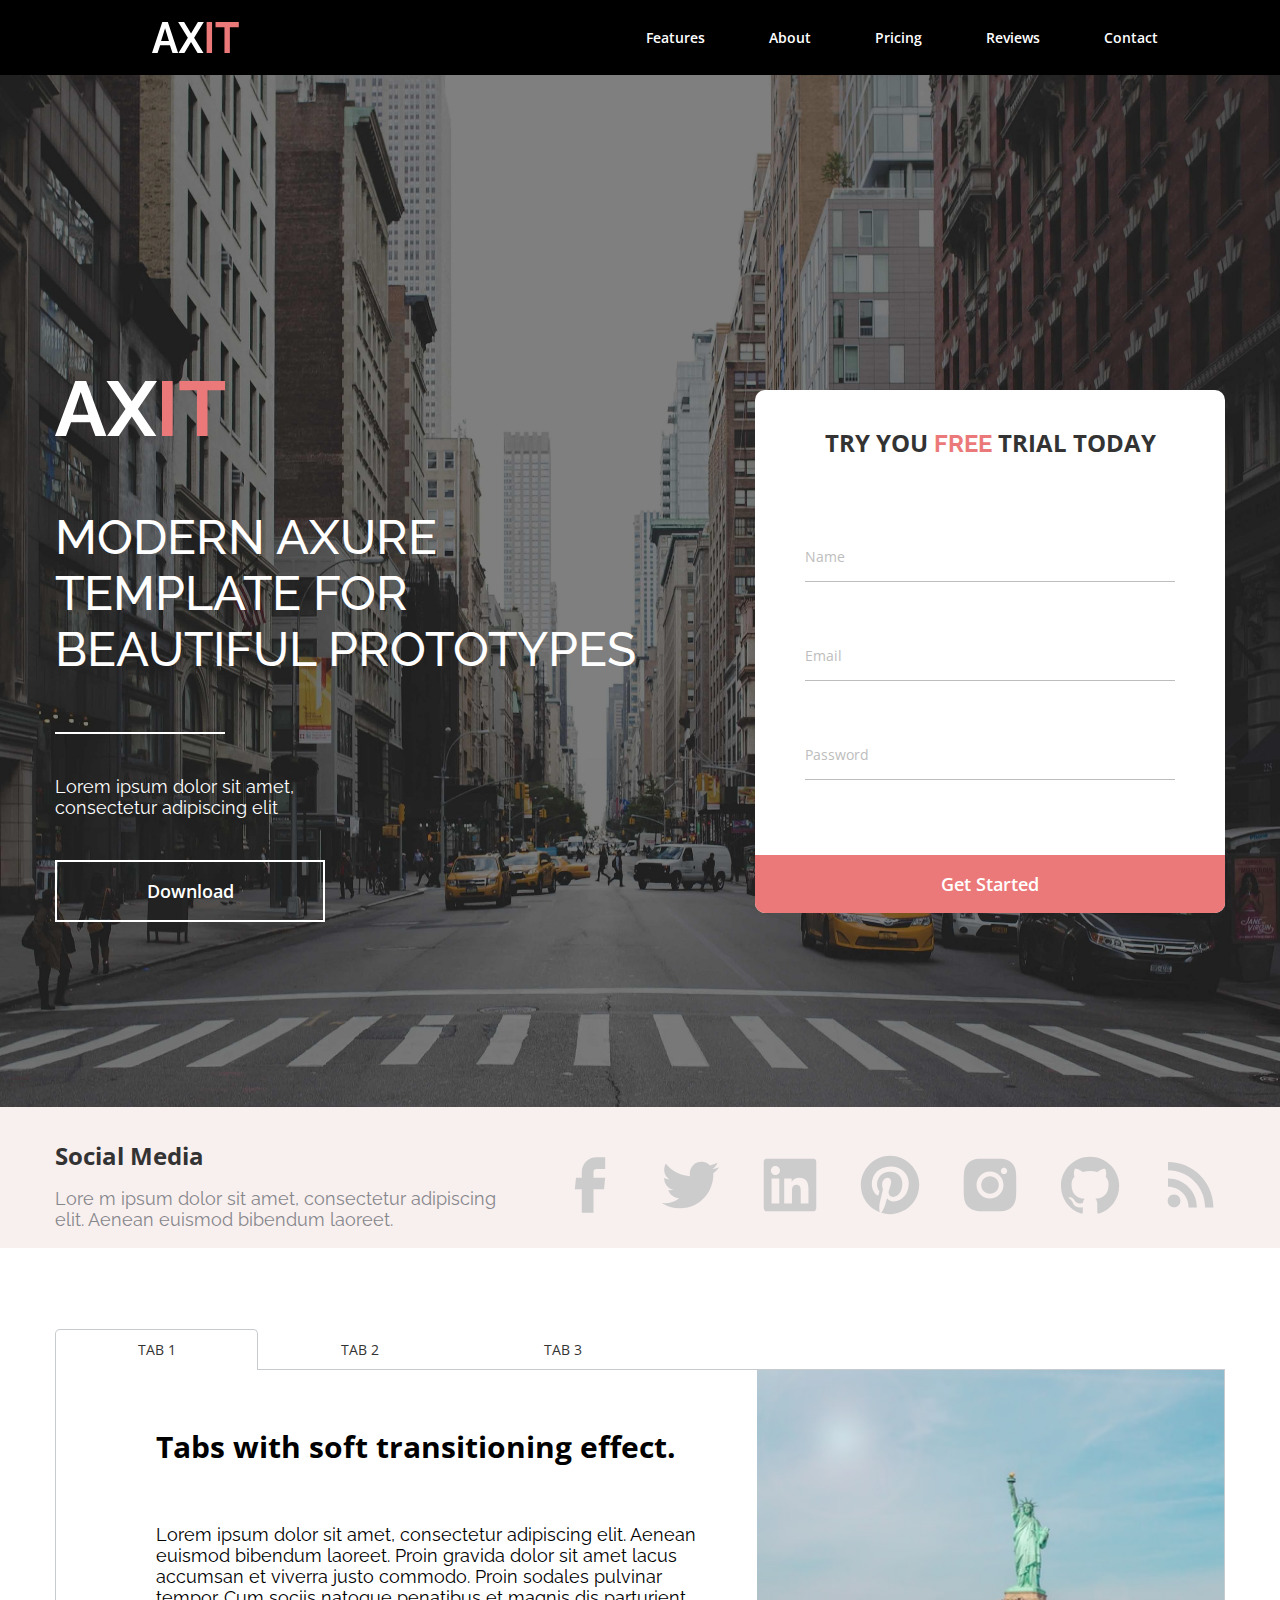
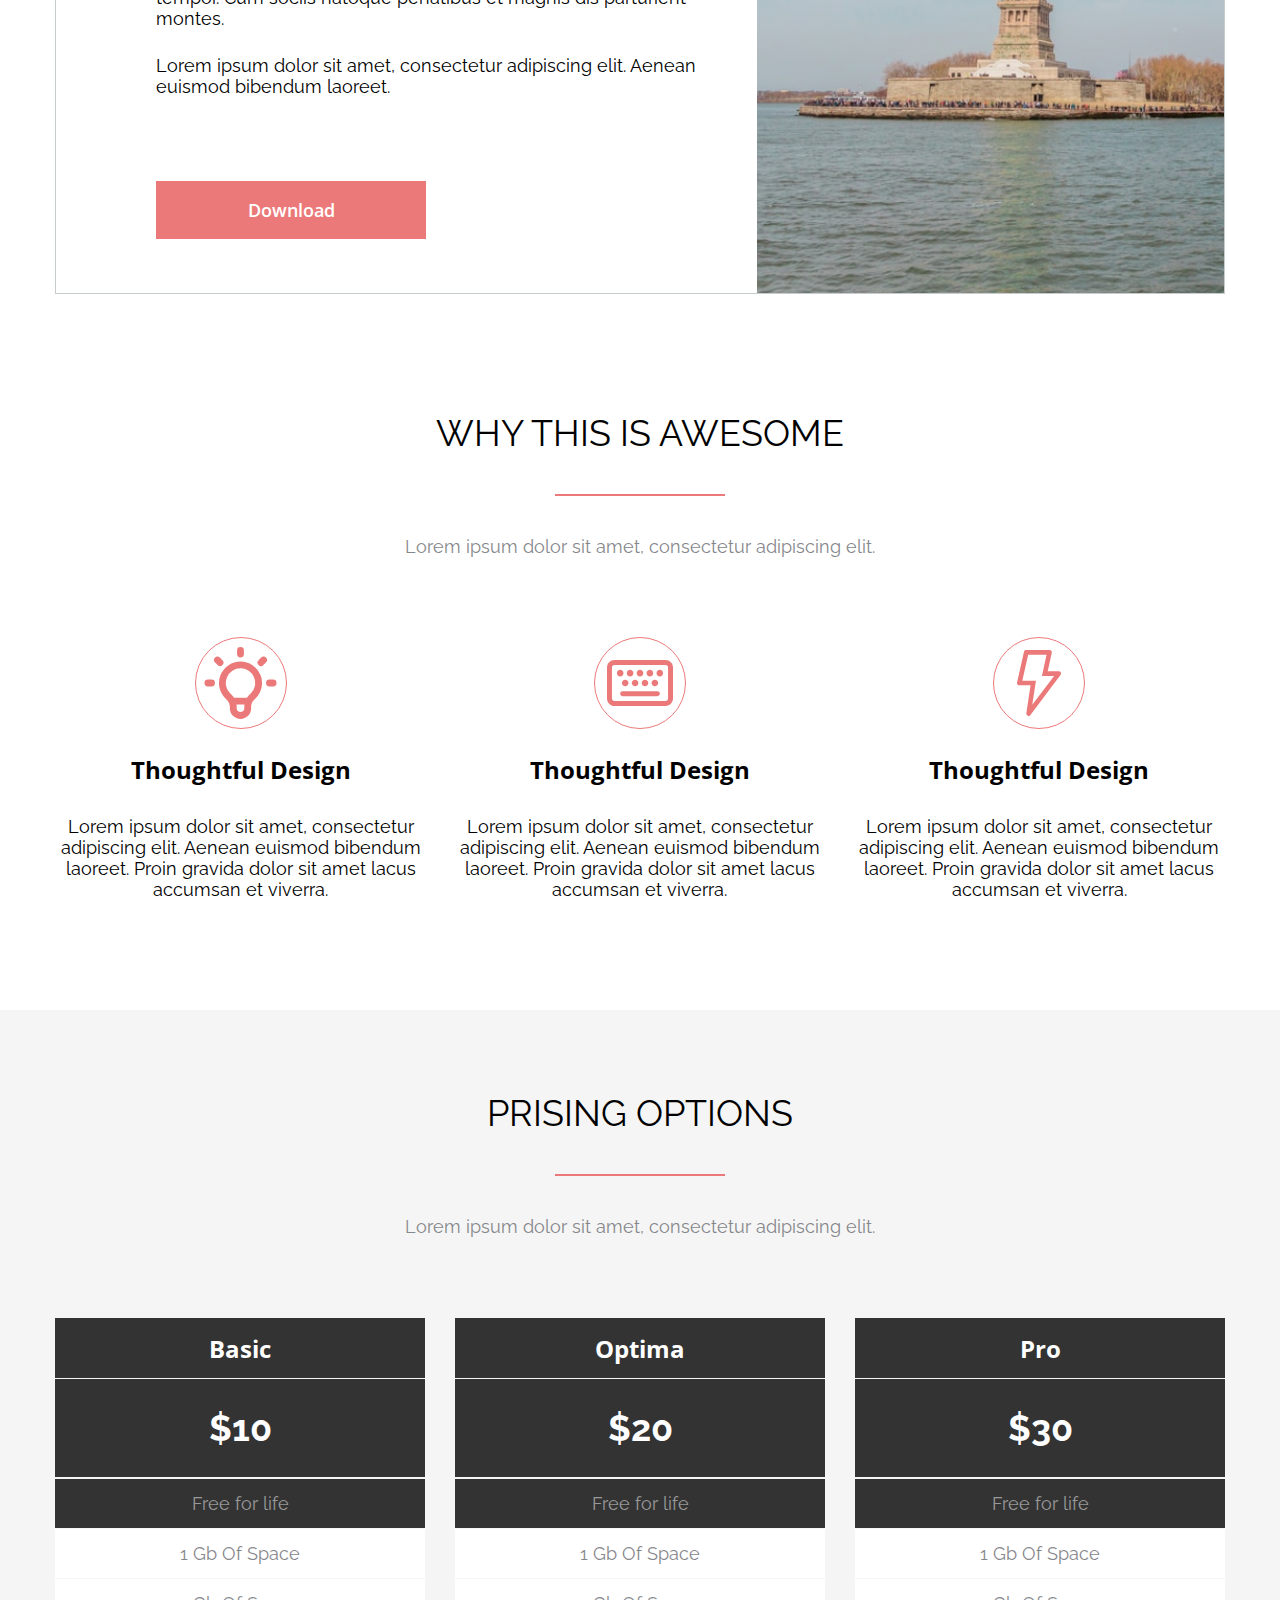
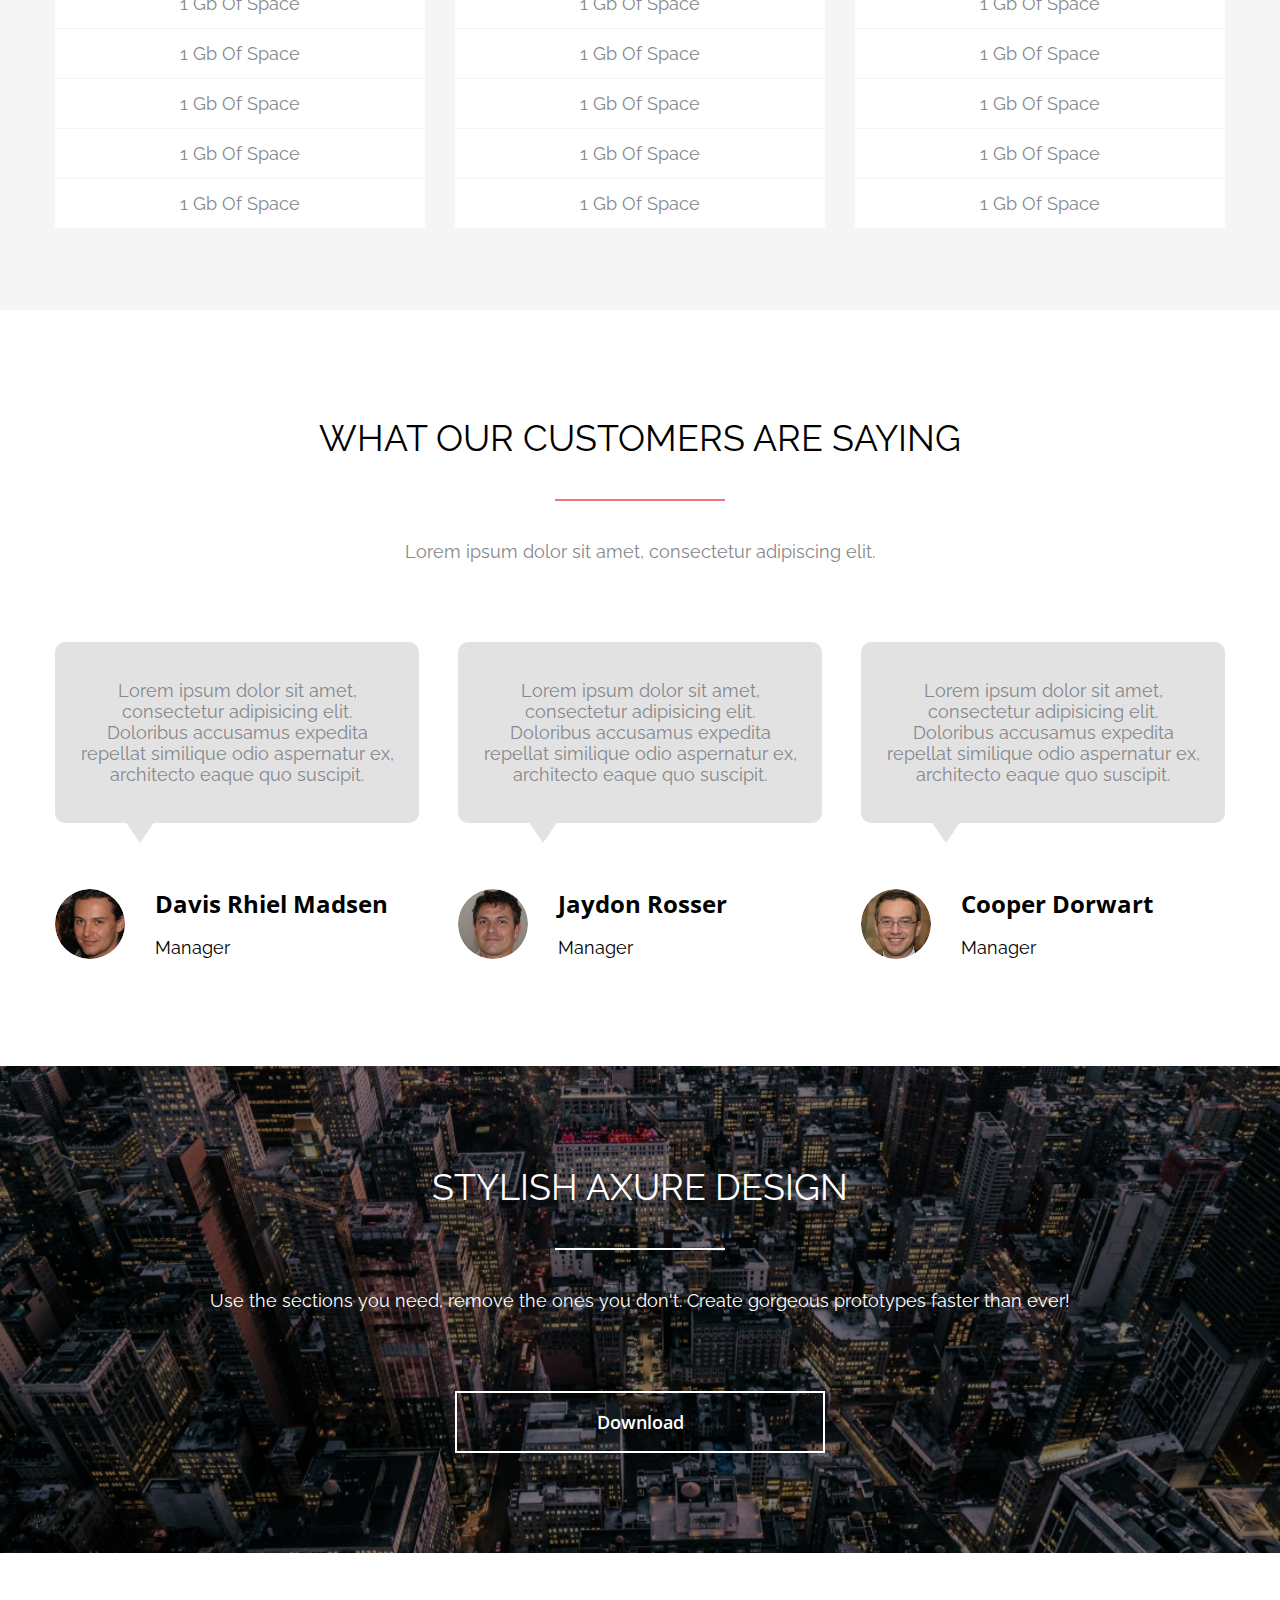
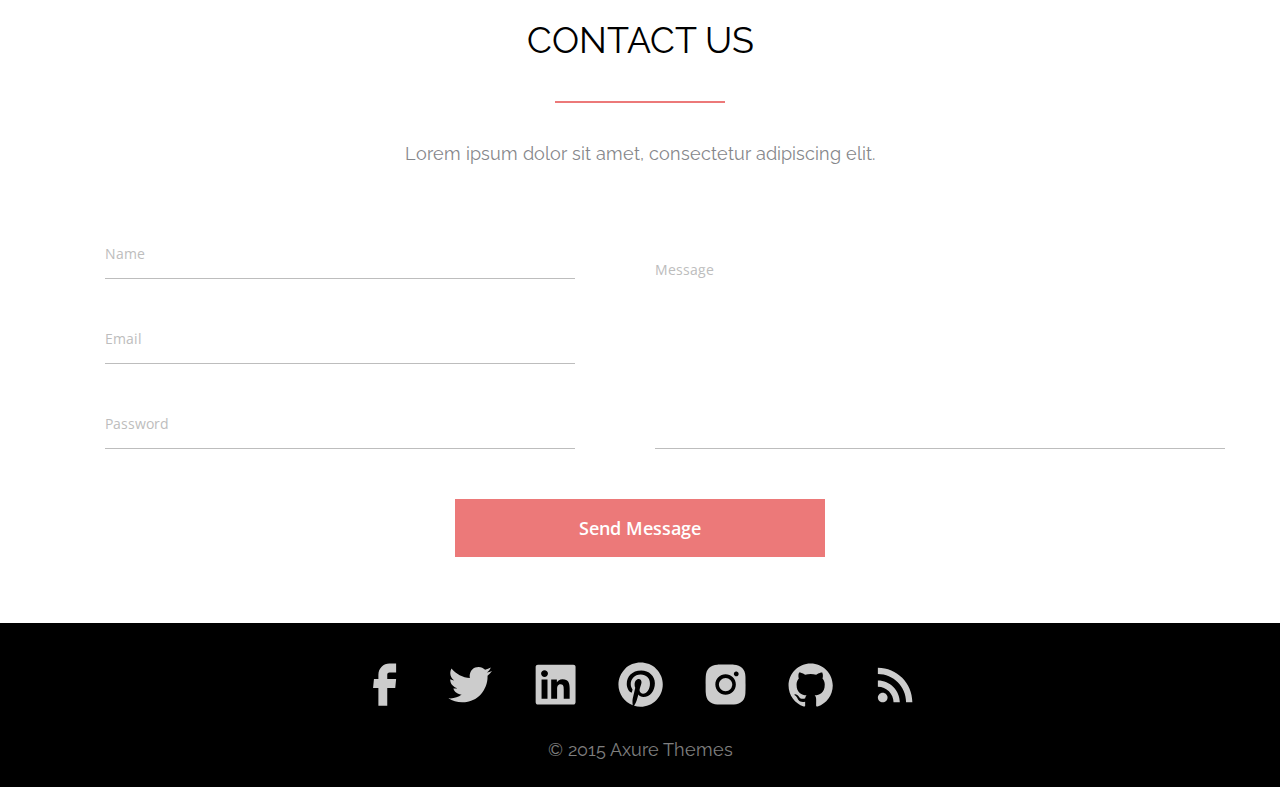
==== commit fa1d9007: "fex bugs" ====
--- a/index.html
+++ b/index.html
@@ -311,16 +311,10 @@
 		<p class="description">Lorem ipsum dolor sit amet, consectetur adipiscing elit.</p>
 		<form class="contacts__content">
 			<div class="form">
-				<div class="form__inputs">
-					<div class="form__wrapper-input">
-						<input class="form__input" type="text" placeholder="Name">
-					</div>
-					<div class="form__wrapper-input">
-						<input class="form__input" type="email" placeholder="Email">
-					</div>	
-					<div class="form__wrapper-input">	
-						<input class="form__input" type="password" placeholder="Password" style="margin: 0;">
-					</div>	
+				<div class="form__inputs">				
+						<input class="form__input" type="text" placeholder="Name">				
+						<input class="form__input" type="email" placeholder="Email">							
+						<input class="form__input" type="password" placeholder="Password" style="margin: 0;">	
 				</div>
 				<textarea class="form__textarea" name="" placeholder="Message"></textarea>
 			</div>
--- a/style/style.css
+++ b/style/style.css
@@ -151,8 +151,6 @@
 	padding: 0 0 16px;
 }
 
-/* не понял почему стили для текста не в плейсхолдере */
-
 .banner__input{
 	width: 100%;
 	border: none;
@@ -177,7 +175,6 @@
 	margin: 0;
 	border-radius: 0 0 10px 10px;
 }
-
 
 .pop_up__btn{
 	margin: 0 auto;
@@ -687,12 +684,11 @@
 }
 
 .form__input:focus{
-	border-bottom: 1px solid #EC7979;
+	border-color:  #EC7979;
 }
 
 .form__input:hover{
-	border-color:  #AB4949;
-	
+	border-color:  #EC7979;
 }
 
 .form__textarea{
@@ -714,13 +710,13 @@
 }
 
 .form__textarea:focus{
-	border-bottom: 1px solid #EC7979;
+	border-color:  #EC7979;
 }
 
 .form__textarea:hover{
-	border-bottom: 1px solid #EC7979;
-	box-shadow: 0px 2px 4px #AB4949;
-} 
+	border-color:  #EC7979;
+}
+
 
 .btn--another{
 	max-width: 370px;
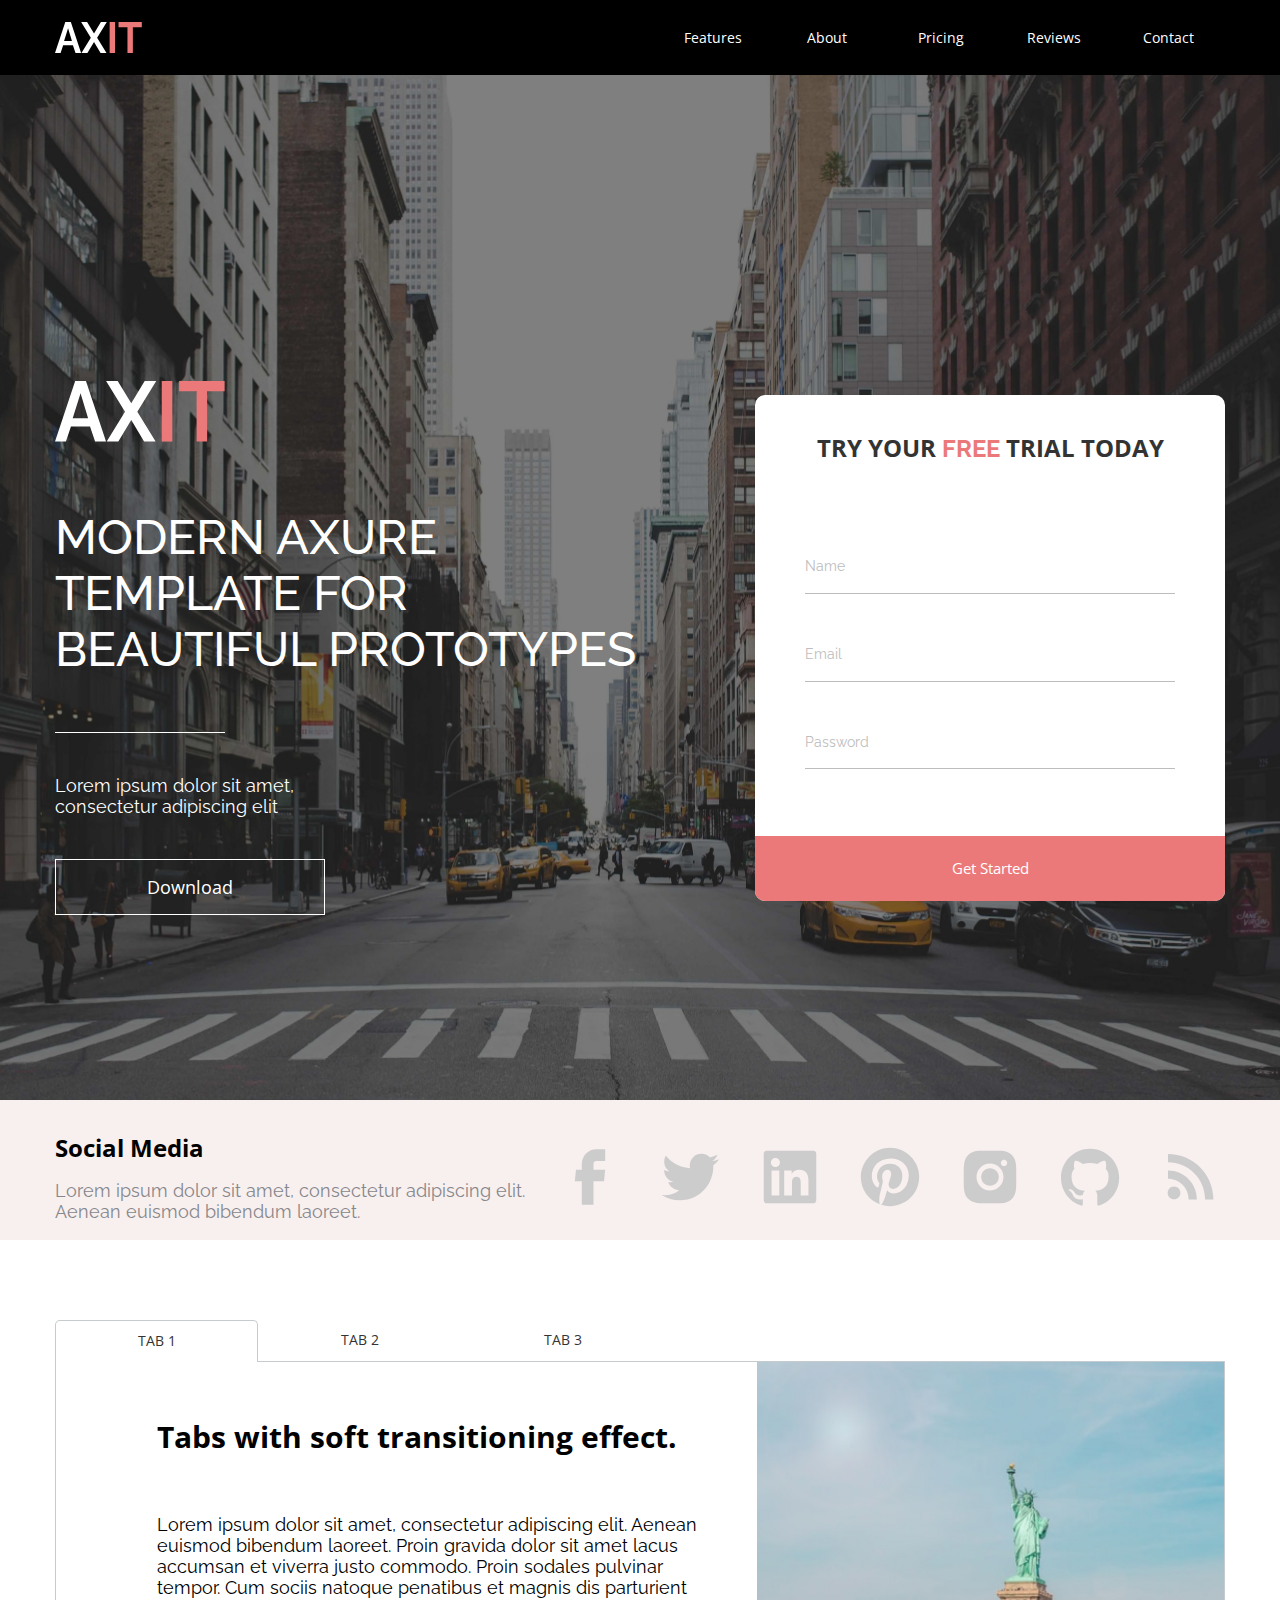
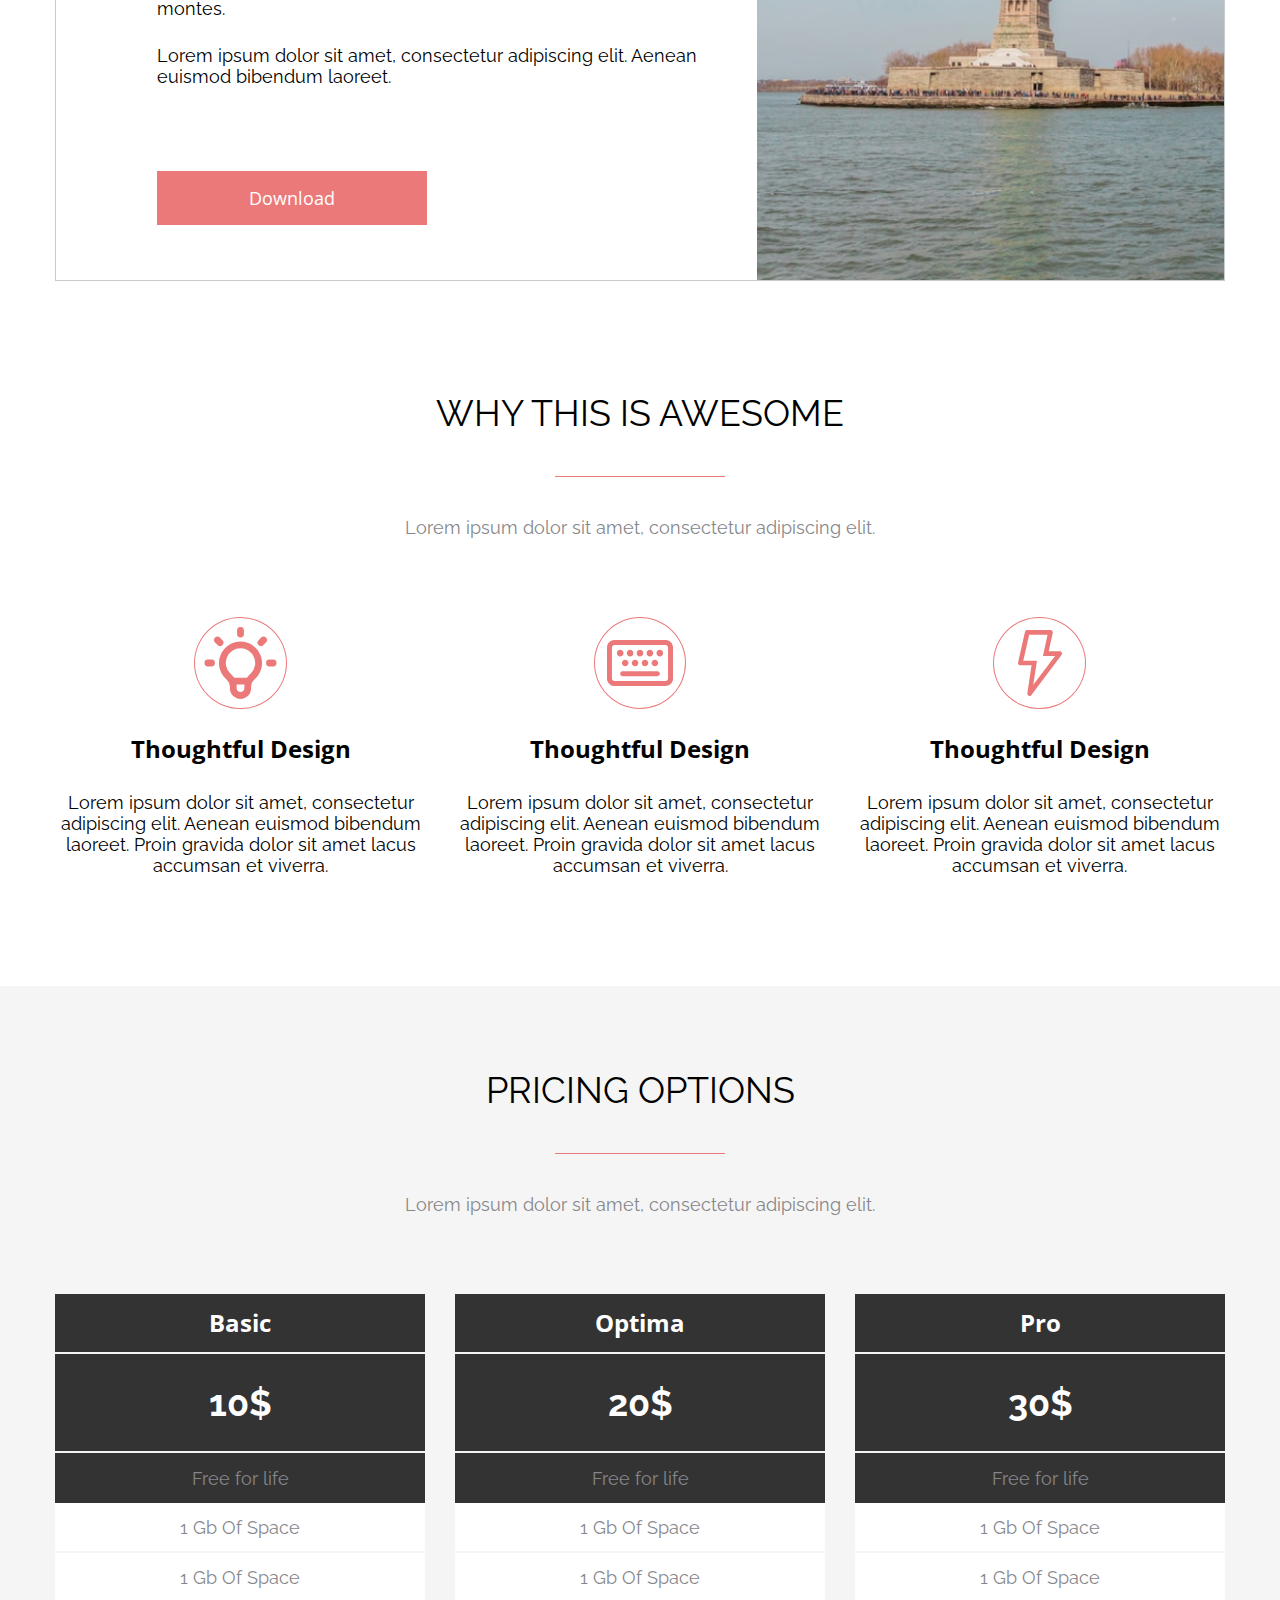
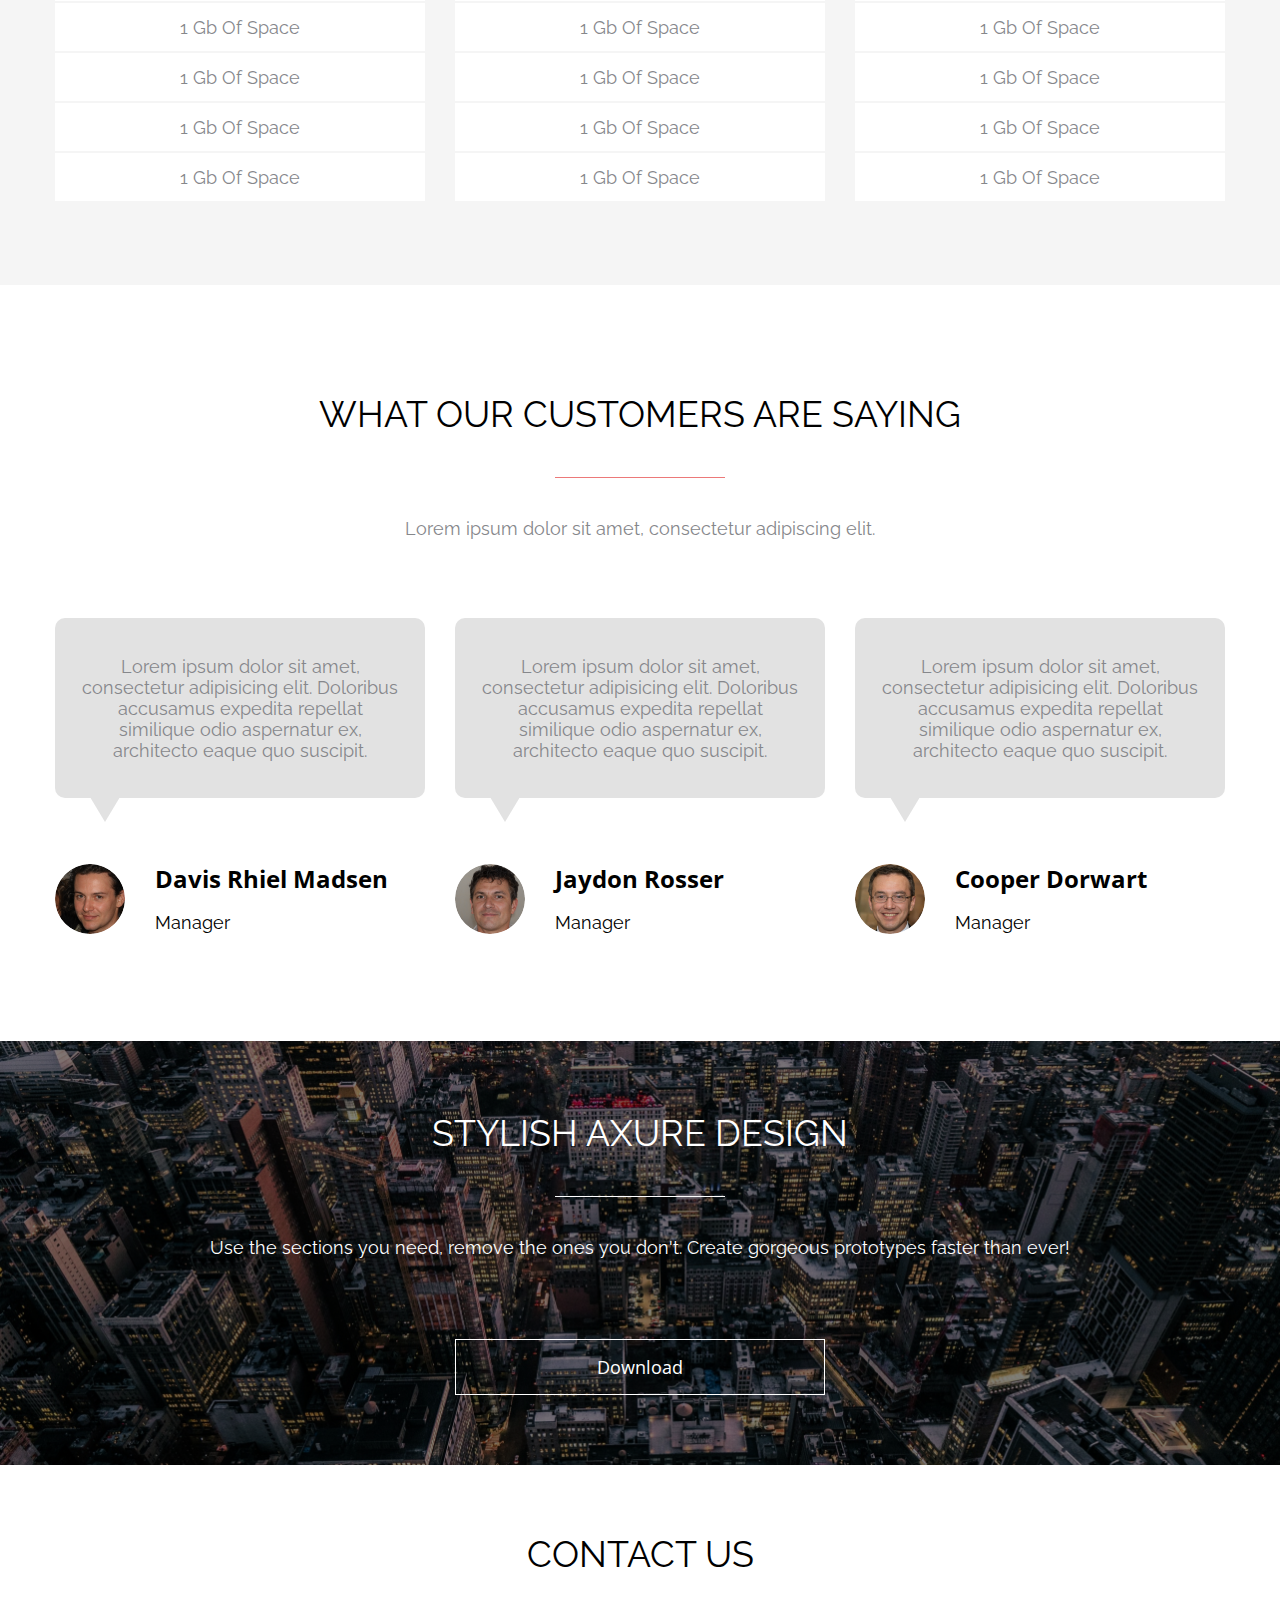
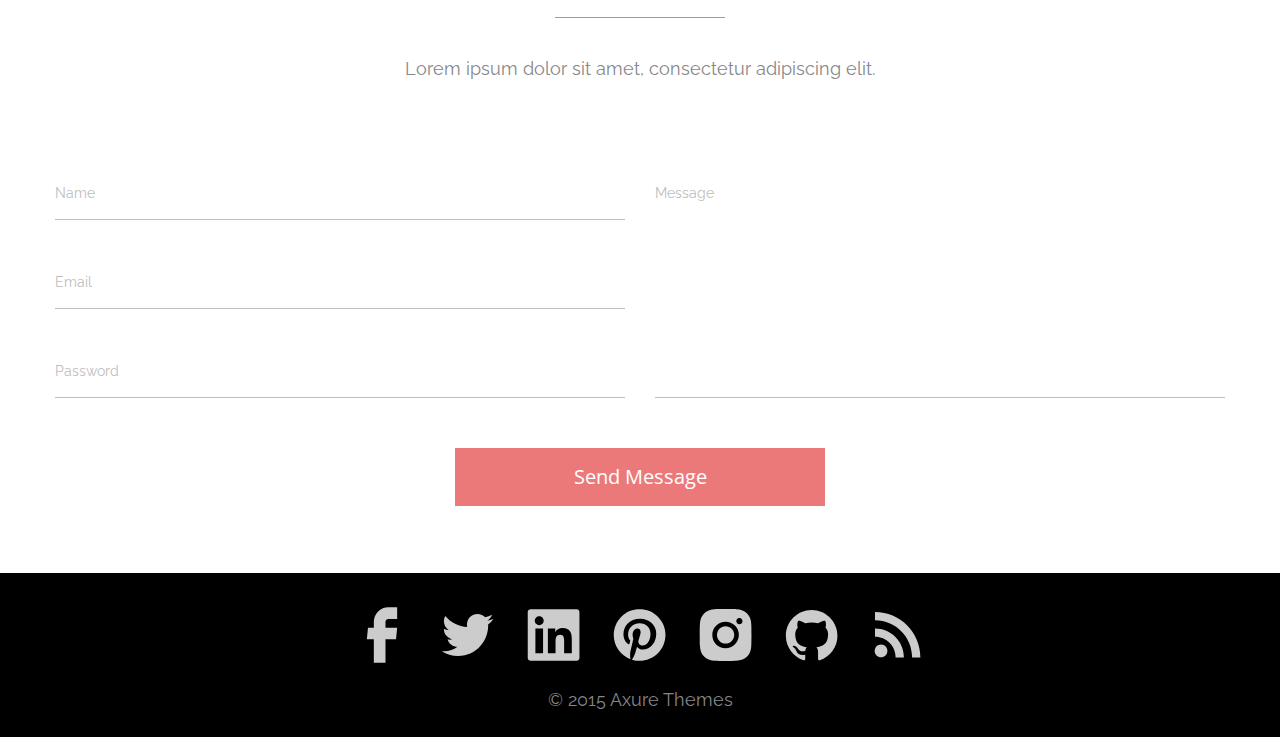
==== commit eeb2741c: "Merge pull request #90 from Natalina-Yarosh/vrublevski_FinishAxit" ====
--- a/index.html
+++ b/index.html
@@ -1,373 +1,298 @@
 <!DOCTYPE html>
 <html lang="en">
 <head>
-	<meta charset="UTF-8">
-	<meta name="viewport" content="width=device-width, initial-scale=1.0">
-	<link rel="preconnect" href="https://fonts.googleapis.com">
-	<link rel="preconnect" href="https://fonts.gstatic.com" crossorigin>
-	<link href="https://fonts.googleapis.com/css2?family=Open+Sans:ital,wght@0,300..800;1,300..800&family=Raleway:ital,wght@0,100..900;1,100..900&display=swap" rel="stylesheet">
-	<link rel="stylesheet" href="style/style.css">
-	<title>Pain2</title>
+    <meta charset="UTF-8">
+    <meta name="viewport" content="width=device-width, initial-scale=1.0">
+    <link rel="preconnect" href="https://fonts.googleapis.com">
+<link rel="preconnect" href="https://fonts.gstatic.com" crossorigin>
+<link href="https://fonts.googleapis.com/css2?family=Open+Sans:ital,wght@0,300..800;1,300..800&family=Raleway:ital,wght@0,100..900;1,100..900&display=swap" rel="stylesheet">
+    <link rel="stylesheet" href="style/style.css">
+    <title>Axit</title>
 </head>
 <body>
+    <header class="header">
+        <div class="container header__container">
+            <a href="#" class="logo header__logo"><svg width="87" height="31" viewBox="0 0 87 31" fill="none" xmlns="http://www.w3.org/2000/svg">
+                <path d="M10.3163 0H15.8289L26.1059 31H20.5146L17.9158 23.2718H8.1507L5.5913 31H0L10.3163 0ZM16.9314 19.0366L13.0726 6.24366L9.05633 19.0366H16.9314Z" fill="white"/>
+                <path d="M32.086 0L39.016 11.4394L45.9067 0H51.813L42.1267 15.7183L51.498 31H45.5917L39.016 19.9972L32.401 31H26.4553L35.8266 15.7183L26.1403 0H32.086Z" fill="white"/>
+                <path d="M54.6277 31V0H60.0615V31H54.6277Z" fill="#EC7979"/>
+                <path d="M86.8026 5.2831H77.8644V31H72.4699V5.2831H63.5317V0H86.8026V5.2831Z" fill="#EC7979"/>
+                </svg>
+            </a>
+            <nav class="nav">
+                <ul class="nav__list">
+                    <li class="nav__item"><a href="#" class="nav__link">Features</a></li>
+                    <li class="nav__item"><a href="#" class="nav__link">About</a></li>
+                    <li class="nav__item"><a href="#" class="nav__link">Pricing</a></li>
+                    <li class="nav__item"><a href="#" class="nav__link">Reviews</a></li>
+                    <li class="nav__item"><a href="#" class="nav__link">Contact</a></li>
+                </ul>
+            </nav> 
+        </div>           
+    </header>
+    <section class="banner">
+        <div class="container banner__container">
+            <div class="banner__wrapper-text">
+                <div class="logo banner__logo"><svg width="87" height="31" viewBox="0 0 87 31" fill="none" xmlns="http://www.w3.org/2000/svg">
+                    <path d="M10.3163 0H15.8289L26.1059 31H20.5146L17.9158 23.2718H8.1507L5.5913 31H0L10.3163 0ZM16.9314 19.0366L13.0726 6.24366L9.05633 19.0366H16.9314Z" fill="white"/>
+                    <path d="M32.086 0L39.016 11.4394L45.9067 0H51.813L42.1267 15.7183L51.498 31H45.5917L39.016 19.9972L32.401 31H26.4553L35.8266 15.7183L26.1403 0H32.086Z" fill="white"/>
+                    <path d="M54.6277 31V0H60.0615V31H54.6277Z" fill="#EC7979"/>
+                    <path d="M86.8026 5.2831H77.8644V31H72.4699V5.2831H63.5317V0H86.8026V5.2831Z" fill="#EC7979"/>
+                    </svg>
+                </div>
+                    <h1 class="banner__title">MODERN AXURE TEMPLATE FOR BEAUTIFUL PROTOTYPES</h1>
+                    <div class="line banner__line"></div>
+                    <p class="banner__text">Lorem ipsum dolor sit amet, consectetur adipiscing elit</p>
+                    <button class="button banner__button">Download</button>
+            </div>
+            <form class="banner__form">
+                <legend class="form__legend">try your <span class="form__legend-red">free</span> trial today </legend>
+                <div class="form__wrapper-input">
+                    <input class="form__input" type="text" placeholder="Name">
+                    <input class="form__input" type="email" placeholder="Email">
+                    <input class="form__input" type="password" placeholder="Password">
+                </div>
+                <button type="submit" class="form__button">Get Started</button>
+            </form>
+        </div>
+    </section>
+    <section class="social__media">
+        <div class="container social__container">
+            <div class="social__info">
+                <h2 class="social__title">Social Media</h2> 
+                <p class="social__text">Lorem ipsum dolor sit amet, consectetur adipiscing elit. 
+                    Aenean euismod bibendum laoreet.</p>
+            </div>
+            <div class="social__icons">
+                <a href="#" target="_blank" class="social__link"><svg width="32" height="56" viewBox="0 0 32 56" fill="none" xmlns="http://www.w3.org/2000/svg">
+                        <path d="M7.82708 55.7082H19.4937V32.3457H30.0054L31.1604 20.7373H19.4937V14.8748C19.4937 14.1013 19.801 13.3594 20.348 12.8124C20.895 12.2655 21.6369 11.9582 22.4104 11.9582H31.1604V0.291504H22.4104C18.5427 0.291504 14.8333 1.82796 12.0984 4.56286C9.36353 7.29777 7.82708 11.0071 7.82708 14.8748V20.7373H1.99374L0.838745 32.3457H7.82708V55.7082Z" fill="#CCCCCC"/>
+                        </svg></a>
+                <a href="#" target="_blank" class="social__link"><svg width="59" height="48" viewBox="0 0 59 48" fill="none" xmlns="http://www.w3.org/2000/svg">
+                        <path d="M52.2628 12.3247C52.3008 12.8351 52.3008 13.3426 52.3008 13.8501C52.3008 29.3813 40.4795 47.278 18.8758 47.278C12.2199 47.278 6.03659 45.3501 0.833252 42.0018C1.77825 42.1097 2.68825 42.1476 3.67117 42.1476C8.95906 42.1604 14.0972 40.3922 18.2574 37.128C15.8057 37.0836 13.4291 36.2748 11.4594 34.8143C9.48963 33.3539 8.02512 31.3148 7.27033 28.9818C7.99658 29.0897 8.72575 29.1626 9.48992 29.1626C10.5428 29.1626 11.6016 29.0168 12.5845 28.763C9.9238 28.2258 7.5313 26.7836 5.81381 24.6817C4.09631 22.5797 3.15986 19.9478 3.16367 17.2334V17.0876C4.72992 17.9597 6.547 18.5051 8.472 18.578C6.85934 17.5064 5.53702 16.0522 4.62299 14.3453C3.70897 12.6384 3.23166 10.7317 3.23367 8.7955C3.23367 6.61384 3.81409 4.613 4.832 2.86884C7.78407 6.50014 11.466 9.47089 15.6392 11.5887C19.8125 13.7065 24.3841 14.924 29.0578 15.1626C28.877 14.2876 28.7662 13.3805 28.7662 12.4705C28.7654 10.9275 29.0688 9.39942 29.6589 7.9737C30.249 6.54798 31.1144 5.25255 32.2055 4.16147C33.2966 3.07038 34.592 2.20503 36.0177 1.6149C37.4434 1.02476 38.9715 0.721403 40.5145 0.722169C43.8978 0.722169 46.9516 2.13967 49.0983 4.43217C51.7284 3.92355 54.2507 2.9634 56.5532 1.59425C55.6765 4.30913 53.84 6.61122 51.3878 8.06925C53.7205 7.80319 56.0003 7.18974 58.1516 6.24925C56.5449 8.59162 54.5539 10.6457 52.2628 12.3247Z" fill="#CCCCCC"/>
+                        </svg></a>
+                <a href="#" target="_blank" class="social__link"><svg width="54" height="54" viewBox="0 0 54 54" fill="none" xmlns="http://www.w3.org/2000/svg">
+                        <path d="M50.3333 0.75H3.66667C2.89312 0.75 2.15125 1.05729 1.60427 1.60427C1.05729 2.15125 0.75 2.89312 0.75 3.66667V50.3333C0.75 51.1069 1.05729 51.8488 1.60427 52.3957C2.15125 52.9427 2.89312 53.25 3.66667 53.25H50.3333C51.1069 53.25 51.8488 52.9427 52.3957 52.3957C52.9427 51.8488 53.25 51.1069 53.25 50.3333V3.66667C53.25 2.89312 52.9427 2.15125 52.3957 1.60427C51.8488 1.05729 51.1069 0.75 50.3333 0.75ZM16.3221 45.4829H8.52875V20.4287H16.3221V45.4829ZM12.4254 17.0075C11.228 17.0075 10.0796 16.5318 9.23283 15.6851C8.3861 14.8384 7.91042 13.69 7.91042 12.4925C7.91042 11.295 8.3861 10.1466 9.23283 9.29991C10.0796 8.45319 11.228 7.9775 12.4254 7.9775C13.6229 7.9775 14.7713 8.45319 15.618 9.29991C16.4647 10.1466 16.9404 11.295 16.9404 12.4925C16.9404 13.69 16.4647 14.8384 15.618 15.6851C14.7713 16.5318 13.6229 17.0075 12.4254 17.0075ZM45.4858 45.4829H37.7012V33.3C37.7012 30.395 37.6488 26.6588 33.6529 26.6588C29.5988 26.6588 28.9833 29.8263 28.9833 33.0958V45.4858H21.2046V20.4317H28.6713V23.8558H28.7792C29.8146 21.8871 32.3579 19.8104 36.1408 19.8104C44.0275 19.8104 45.4829 24.9963 45.4829 31.7454V45.4829H45.4858Z" fill="#CCCCCC"/>
+                        </svg></a>
+                <a href="#" target="_blank" class="social__link"><svg width="60" height="60" viewBox="0 0 60 60" fill="none" xmlns="http://www.w3.org/2000/svg">
+                        <path d="M21.3666 57.8252C24.1666 58.671 26.9958 59.1668 29.9999 59.1668C37.7354 59.1668 45.1541 56.0939 50.6239 50.6241C56.0937 45.1543 59.1666 37.7356 59.1666 30.0002C59.1666 26.1699 58.4122 22.3772 56.9464 18.8386C55.4807 15.2999 53.3322 12.0846 50.6239 9.37622C47.9155 6.66784 44.7002 4.51944 41.1615 3.05368C37.6229 1.58791 33.8301 0.833496 29.9999 0.833496C26.1697 0.833496 22.377 1.58791 18.8383 3.05368C15.2997 4.51944 12.0843 6.66784 9.37597 9.37622C3.90616 14.846 0.833252 22.2647 0.833252 30.0002C0.833252 42.396 8.62075 53.0418 19.6166 57.2418C19.3541 54.9668 19.0916 51.2043 19.6166 48.6085L22.9708 34.2002C22.9708 34.2002 22.1249 32.5085 22.1249 29.8252C22.1249 25.8002 24.6333 22.796 27.4916 22.796C29.9999 22.796 31.1666 24.6335 31.1666 26.996C31.1666 29.5043 29.5041 33.0918 28.6583 36.5335C28.1624 39.3918 30.1749 41.9002 33.0916 41.9002C38.2833 41.9002 42.3083 36.3585 42.3083 28.5418C42.3083 21.5418 37.2916 16.7585 30.0874 16.7585C21.8624 16.7585 17.0208 22.8835 17.0208 29.3293C17.0208 31.8377 17.8374 34.3752 19.1791 36.0377C19.4416 36.2127 19.4416 36.446 19.3541 36.8835L18.5083 40.0627C18.5083 40.5585 18.1874 40.7335 17.6916 40.3835C13.9583 38.7502 11.7999 33.4418 11.7999 29.1543C11.7999 19.9377 18.3333 11.5668 30.9333 11.5668C40.9666 11.5668 48.7833 18.771 48.7833 28.3377C48.7833 38.371 42.5708 46.421 33.6749 46.421C30.8458 46.421 28.0749 44.9043 27.0833 43.1252L25.1291 50.0377C24.4583 52.546 22.6208 55.9002 21.3666 57.9127V57.8252Z" fill="#CCCCCC"/>
+                        </svg></a>
+                <a href="#" target="_blank" class="social__link"><svg width="54" height="54" viewBox="0 0 54 54" fill="none" xmlns="http://www.w3.org/2000/svg">
+                        <path d="M53.0956 16.2227C53.0662 14.0137 52.6527 11.8266 51.8735 9.75934C51.1979 8.01561 50.1659 6.432 48.8436 5.10968C47.5213 3.78735 45.9377 2.7554 44.194 2.07975C42.1533 1.31371 39.9974 0.899498 37.8181 0.854753C35.0123 0.729336 34.1227 0.694336 27.0002 0.694336C19.8777 0.694336 18.9648 0.694336 16.1794 0.854753C14.0011 0.899827 11.8462 1.31403 9.80646 2.07975C8.06246 2.75493 6.4786 3.78672 5.15622 5.1091C3.83384 6.43148 2.80205 8.01534 2.12687 9.75934C1.3593 11.7985 0.945981 13.9538 0.904788 16.1323C0.779372 18.941 0.741455 19.8306 0.741455 26.9531C0.741455 34.0756 0.741455 34.9856 0.904788 37.7739C0.948538 39.9556 1.35979 42.1081 2.12687 44.1527C2.80318 45.8961 3.83574 47.4794 5.15856 48.8012C6.48139 50.123 8.06539 51.1544 9.80937 51.8293C11.8436 52.6262 13.9988 53.07 16.1823 53.1418C18.991 53.2673 19.8806 53.3052 27.0031 53.3052C34.1256 53.3052 35.0385 53.3052 37.824 53.1418C40.0032 53.0989 42.1592 52.6857 44.1998 51.9198C45.9431 51.2433 47.5263 50.2111 48.8485 48.8889C50.1707 47.5667 51.2029 45.9834 51.8794 44.2402C52.6465 42.1985 53.0577 40.046 53.1015 37.8614C53.2269 35.0556 53.2648 34.166 53.2648 27.0406C53.259 19.9181 53.259 19.0139 53.0956 16.2227ZM26.9827 40.4223C19.5335 40.4223 13.499 34.3877 13.499 26.9385C13.499 19.4893 19.5335 13.4548 26.9827 13.4548C30.5588 13.4548 33.9885 14.8754 36.5172 17.4041C39.0459 19.9327 40.4665 23.3624 40.4665 26.9385C40.4665 30.5146 39.0459 33.9443 36.5172 36.473C33.9885 39.0016 30.5588 40.4223 26.9827 40.4223ZM41.0031 16.1002C40.5901 16.1006 40.1811 16.0195 39.7994 15.8616C39.4178 15.7037 39.0711 15.4722 38.779 15.1801C38.487 14.8881 38.2554 14.5413 38.0975 14.1597C37.9396 13.778 37.8586 13.369 37.859 12.956C37.859 12.5433 37.9402 12.1346 38.0982 11.7533C38.2561 11.3721 38.4876 11.0256 38.7794 10.7338C39.0713 10.4419 39.4177 10.2105 39.799 10.0525C40.1803 9.89458 40.589 9.8133 41.0017 9.8133C41.4144 9.8133 41.823 9.89458 42.2043 10.0525C42.5856 10.2105 42.9321 10.4419 43.2239 10.7338C43.5157 11.0256 43.7472 11.3721 43.9052 11.7533C44.0631 12.1346 44.1444 12.5433 44.1444 12.956C44.1444 14.6943 42.7385 16.1002 41.0031 16.1002Z" fill="#CCCCCC"/>
+                        <path d="M26.9829 35.6972C31.8202 35.6972 35.7416 31.7758 35.7416 26.9384C35.7416 22.1011 31.8202 18.1797 26.9829 18.1797C22.1455 18.1797 18.2241 22.1011 18.2241 26.9384C18.2241 31.7758 22.1455 35.6972 26.9829 35.6972Z" fill="#CCCCCC"/>
+                        </svg></a>
+                <a href="#" target="_blank" class="social__link"><svg  width="60" height="58" viewBox="0 0 60 58" fill="none" xmlns="http://www.w3.org/2000/svg">
+                        <path fill-rule="evenodd" clip-rule="evenodd" d="M30.0755 0.833496C14.0075 0.833496 0.984619 13.8564 0.984619 29.9243C0.984619 42.7752 9.31754 53.6806 20.8792 57.5306C22.3346 57.7931 22.8596 56.8977 22.8596 56.1277C22.8596 55.4364 22.8363 53.6047 22.8275 51.181C14.7338 52.9368 13.0246 47.2785 13.0246 47.2785C11.7063 43.9185 9.79587 43.0231 9.79587 43.0231C7.15629 41.2177 9.99712 41.2585 9.99712 41.2585C12.9196 41.4627 14.4509 44.2568 14.4509 44.2568C17.0467 48.7018 21.2642 47.4185 22.915 46.6747C23.1805 44.7935 23.9388 43.5102 24.7671 42.7839C18.3096 42.0518 11.5196 39.5552 11.5196 28.4047C11.5196 25.2343 12.6542 22.6327 14.5063 20.6027C14.2117 19.8647 13.2055 16.9043 14.795 12.9027C14.795 12.9027 17.2363 12.1181 22.7925 15.8806C25.1655 15.235 27.6133 14.9055 30.0725 14.9006C32.5318 14.9046 34.9797 15.2341 37.3525 15.8806C42.9117 12.1152 45.35 12.9027 45.35 12.9027C46.9396 16.9043 45.9421 19.8647 45.6388 20.6027C47.5055 22.6327 48.6255 25.2314 48.6255 28.4047C48.6255 39.5843 41.8296 42.0402 35.3488 42.7606C36.3842 43.6589 37.3175 45.4323 37.3175 48.1447C37.3175 52.0356 37.2825 55.1739 37.2825 56.1277C37.2825 56.9064 37.8017 57.8106 39.2863 57.5247C50.8421 53.6689 59.1663 42.7722 59.1663 29.9243C59.1663 13.8564 46.1434 0.833496 30.0755 0.833496Z" fill="#CCCCCC"/>
+                        </svg></a>
+                <a href="#" target="_blank" class="social__link"><svg width="47" height="46" viewBox="0 0 47 46" fill="none" xmlns="http://www.w3.org/2000/svg">
+                    <path d="M7.02508 45.3334C10.5367 45.3334 13.3834 42.4866 13.3834 38.975C13.3834 35.4634 10.5367 32.6167 7.02508 32.6167C3.51347 32.6167 0.666748 35.4634 0.666748 38.975C0.666748 42.4866 3.51347 45.3334 7.02508 45.3334Z" fill="#CCCCCC"/>
+                    <path d="M1 0V8.25417C21.5042 8.25417 38.1292 24.8792 38.1292 45.3833H46.3833C46.3833 20.3292 26.0542 0 1 0ZM1 16.5083V24.7625C12.375 24.7625 21.6208 34.0083 21.6208 45.3833H29.875C29.875 29.4292 16.9542 16.5083 1 16.5083Z" fill="#CCCCCC"/>
+                    </svg></a>
+            </div>
+        </div>
+    </section>
+    <div class="tabs">
+        <div class="container">
+            <div class="tabs__items">
+                <a href="#" class="tabs__item tabs__item--active">tab 1</a>
+                <a href="#" class="tabs__item">tab 2</a>
+                <a href="#" class="tabs__item">tab 3</a>
+            </div>
+            <div class="tab">
+                <div class="tab__wrapper-text">
+                    <h3 class="tab__title">Tabs with soft transitioning effect.</h3>
+                    <p class="tab__text">Lorem ipsum dolor sit amet, consectetur adipiscing elit. Aenean euismod bibendum laoreet. Proin gravida dolor sit amet lacus accumsan et viverra justo commodo. Proin sodales pulvinar tempor. Cum sociis natoque  penatibus et magnis dis parturient montes.</p>
+                    <p class="tab__text">Lorem ipsum dolor sit amet, consectetur adipiscing elit. Aenean euismod  bibendum laoreet.</p>
+                    <button class="button tab__button">Download</button>
+                </div>
+                <div class="tab__wrapper-image"><img class="tab__image" src="images/tabsimg1.jpg"></div>
+            </div>
+        </div>
+    </div>
+    <section class="awesome">
+        <div class="container">
+        <h2 class="title">why this is awesome</h2>
+        <div class="line"></div> <!-- Горизонтальная линия -->
+        <p class="text">Lorem ipsum dolor sit amet, consectetur adipiscing elit.</p>
+            <div class="awesome__items">
+                <div class="awesome__item">
+                    <div class="awesome__wrapper-icon"><svg width="73" height="72" viewBox="0 0 73 72" fill="none" xmlns="http://www.w3.org/2000/svg">
+                    <path d="M28.0362 54.0594H44.9602H28.0362ZM36.5 3.4931V7.10498V3.4931ZM59.5481 13.014L56.9876 15.5676L59.5481 13.014ZM69.0948 36H65.4731H69.0948ZM7.52688 36H3.90524H7.52688ZM16.0124 15.5676L13.4519 13.014L16.0124 15.5676ZM23.6939 48.7716C21.1619 46.2458 19.4377 43.0279 18.7394 39.5248C18.0411 36.0218 18.4 32.3909 19.7707 29.0912C21.1414 25.7916 23.4623 22.9714 26.4401 20.9872C29.4179 19.003 32.9187 17.944 36.5 17.944C40.0813 17.944 43.5821 19.003 46.5599 20.9872C49.5377 22.9714 51.8586 25.7916 53.2293 29.0912C54.6 32.3909 54.9589 36.0218 54.2606 39.5248C53.5623 43.0279 51.8381 46.2458 49.3061 48.7716L47.3215 50.7473C46.1868 51.8791 45.2868 53.2227 44.6729 54.7013C44.059 56.18 43.7431 57.7648 43.7433 59.3652V61.2831C43.7433 63.199 42.9801 65.0364 41.6218 66.3911C40.2634 67.7458 38.421 68.5069 36.5 68.5069C34.579 68.5069 32.7366 67.7458 31.3782 66.3911C30.0199 65.0364 29.2567 63.199 29.2567 61.2831V59.3652C29.2567 56.1326 27.9674 53.03 25.6785 50.7473L23.6939 48.7716Z" stroke="#EC7979" stroke-width="6.83333" stroke-linecap="round" stroke-linejoin="round"/>
+                    </svg></div>
+                    <h3 class="awesome__title">Thoughtful Design</h3>
+                    <p class="awesome__text">Lorem ipsum dolor sit amet, consectetur adipiscing  elit. Aenean euismod bibendum laoreet. Proin gravida  dolor sit amet lacus accumsan et viverra.</p>
+                </div>
+                <div class="awesome__item">
+                    <div class="awesome__wrapper-icon"><svg width="66" height="46" viewBox="0 0 66 46" fill="none" xmlns="http://www.w3.org/2000/svg">
+                    <path d="M58.5732 0C60.543 0 62.432 0.778611 63.8248 2.16455C65.2176 3.55048 66.0001 5.43021 66.0001 7.39022V38.6098C66.0001 40.5698 65.2176 42.4495 63.8248 43.8355C62.432 45.2214 60.543 46 58.5732 46H7.42695C6.45164 46 5.48588 45.8088 4.58481 45.4375C3.68375 45.0661 2.86501 44.5217 2.17537 43.8355C1.48572 43.1492 0.938662 42.3345 0.565427 41.4379C0.192193 40.5413 9.15527e-05 39.5803 9.15527e-05 38.6098V7.39022C9.15527e-05 5.43021 0.782562 3.55048 2.17537 2.16455C3.56817 0.778611 5.45722 0 7.42695 0H58.5732ZM58.5732 4.92681H7.42695C6.77037 4.92681 6.14069 5.18635 5.67642 5.64833C5.21215 6.11031 4.95133 6.73688 4.95133 7.39022V38.6098C4.95133 39.9696 6.06041 41.0732 7.42695 41.0732H58.5732C59.2298 41.0732 59.8595 40.8137 60.3238 40.3517C60.788 39.8897 61.0489 39.2631 61.0489 38.6098V7.39022C61.0489 6.73688 60.788 6.11031 60.3238 5.64833C59.8595 5.18635 59.2298 4.92681 58.5732 4.92681ZM15.679 31.2031H50.3377C50.9649 31.2033 51.5687 31.4404 52.027 31.8665C52.4853 32.2926 52.764 32.876 52.8068 33.4986C52.8495 34.1213 52.6532 34.737 52.2573 35.2211C51.8615 35.7053 51.2957 36.0219 50.6744 36.107L50.3377 36.13H15.679C15.0518 36.1298 14.448 35.8927 13.9897 35.4666C13.5314 35.0405 13.2527 34.4571 13.2099 33.8345C13.1672 33.2118 13.3635 32.5961 13.7594 32.112C14.1552 31.6278 14.7209 31.3112 15.3423 31.2261L15.679 31.2031ZM47.8621 19.7072C48.7375 19.7072 49.5771 20.0533 50.1961 20.6693C50.8151 21.2852 51.1629 22.1207 51.1629 22.9918C51.1629 23.8629 50.8151 24.6983 50.1961 25.3143C49.5771 25.9303 48.7375 26.2763 47.8621 26.2763C46.9866 26.2763 46.147 25.9303 45.528 25.3143C44.909 24.6983 44.5612 23.8629 44.5612 22.9918C44.5612 22.1207 44.909 21.2852 45.528 20.6693C46.147 20.0533 46.9866 19.7072 47.8621 19.7072ZM28.0736 19.7072C28.949 19.7072 29.7886 20.0533 30.4076 20.6693C31.0267 21.2852 31.3744 22.1207 31.3744 22.9918C31.3744 23.8629 31.0267 24.6983 30.4076 25.3143C29.7886 25.9303 28.949 26.2763 28.0736 26.2763C27.1982 26.2763 26.3586 25.9303 25.7396 25.3143C25.1206 24.6983 24.7728 23.8629 24.7728 22.9918C24.7728 22.1207 25.1206 21.2852 25.7396 20.6693C26.3586 20.0533 27.1982 19.7072 28.0736 19.7072ZM18.1711 19.7072C19.0466 19.7072 19.8861 20.0533 20.5052 20.6693C21.1242 21.2852 21.472 22.1207 21.472 22.9918C21.472 23.8629 21.1242 24.6983 20.5052 25.3143C19.8861 25.9303 19.0466 26.2763 18.1711 26.2763C17.2957 26.2763 16.4561 25.9303 15.8371 25.3143C15.2181 24.6983 14.8703 23.8629 14.8703 22.9918C14.8703 22.1207 15.2181 21.2852 15.8371 20.6693C16.4561 20.0533 17.2957 19.7072 18.1711 19.7072ZM37.9761 19.7072C38.8515 19.7072 39.6911 20.0533 40.3101 20.6693C40.9291 21.2852 41.2769 22.1207 41.2769 22.9918C41.2769 23.8629 40.9291 24.6983 40.3101 25.3143C39.6911 25.9303 38.8515 26.2763 37.9761 26.2763C37.1007 26.2763 36.2611 25.9303 35.642 25.3143C35.023 24.6983 34.6753 23.8629 34.6753 22.9918C34.6753 22.1207 35.023 21.2852 35.642 20.6693C36.2611 20.0533 37.1007 19.7072 37.9761 19.7072ZM13.2034 9.85362C14.0788 9.85362 14.9184 10.1997 15.5374 10.8156C16.1565 11.4316 16.5042 12.2671 16.5042 13.1382C16.5042 14.0093 16.1565 14.8447 15.5374 15.4607C14.9184 16.0767 14.0788 16.4227 13.2034 16.4227C12.328 16.4227 11.4884 16.0767 10.8694 15.4607C10.2503 14.8447 9.90257 14.0093 9.90257 13.1382C9.90257 12.2671 10.2503 11.4316 10.8694 10.8156C11.4884 10.1997 12.328 9.85362 13.2034 9.85362ZM23.0894 9.85362C23.9648 9.85362 24.8044 10.1997 25.4234 10.8156C26.0424 11.4316 26.3902 12.2671 26.3902 13.1382C26.3902 14.0093 26.0424 14.8447 25.4234 15.4607C24.8044 16.0767 23.9648 16.4227 23.0894 16.4227C22.2139 16.4227 21.3744 16.0767 20.7553 15.4607C20.1363 14.8447 19.7885 14.0093 19.7885 13.1382C19.7885 12.2671 20.1363 11.4316 20.7553 10.8156C21.3744 10.1997 22.2139 9.85362 23.0894 9.85362ZM32.9918 9.85362C33.8673 9.85362 34.7068 10.1997 35.3259 10.8156C35.9449 11.4316 36.2927 12.2671 36.2927 13.1382C36.2927 14.0093 35.9449 14.8447 35.3259 15.4607C34.7068 16.0767 33.8673 16.4227 32.9918 16.4227C32.1164 16.4227 31.2768 16.0767 30.6578 15.4607C30.0388 14.8447 29.691 14.0093 29.691 13.1382C29.691 12.2671 30.0388 11.4316 30.6578 10.8156C31.2768 10.1997 32.1164 9.85362 32.9918 9.85362ZM42.8943 9.85362C43.7697 9.85362 44.6093 10.1997 45.2283 10.8156C45.8474 11.4316 46.1951 12.2671 46.1951 13.1382C46.1951 14.0093 45.8474 14.8447 45.2283 15.4607C44.6093 16.0767 43.7697 16.4227 42.8943 16.4227C42.0189 16.4227 41.1793 16.0767 40.5603 15.4607C39.9413 14.8447 39.5935 14.0093 39.5935 13.1382C39.5935 12.2671 39.9413 11.4316 40.5603 10.8156C41.1793 10.1997 42.0189 9.85362 42.8943 9.85362ZM52.7968 9.85362C53.6722 9.85362 54.5118 10.1997 55.1308 10.8156C55.7499 11.4316 56.0976 12.2671 56.0976 13.1382C56.0976 14.0093 55.7499 14.8447 55.1308 15.4607C54.5118 16.0767 53.6722 16.4227 52.7968 16.4227C51.9214 16.4227 51.0818 16.0767 50.4628 15.4607C49.8437 14.8447 49.496 14.0093 49.496 13.1382C49.496 12.2671 49.8437 11.4316 50.4628 10.8156C51.0818 10.1997 51.9214 9.85362 52.7968 9.85362Z" fill="#EC7979"/>
+                    </svg></div>
+                    <h3 class="awesome__title">Thoughtful Design</h3>
+                    <p class="awesome__text">Lorem ipsum dolor sit amet, consectetur adipiscing  elit. Aenean euismod bibendum laoreet. Proin gravida  dolor sit amet lacus accumsan et viverra.</p>
+                </div>
+                <div class="awesome__item" >
+                    <div class="awesome__wrapper-icon"><svg width="44" height="66" viewBox="0 0 44 66" fill="none" xmlns="http://www.w3.org/2000/svg">
+                    <path d="M10.7308 65.8114C10.2572 65.6078 9.86369 65.2494 9.61227 64.7927C9.36084 64.336 9.26586 63.8071 9.34231 63.2893L13.5542 35.3575H2.37647C2.0221 35.3672 1.67028 35.2939 1.34815 35.1432C1.02602 34.9925 0.742197 34.7684 0.518571 34.4882C0.294944 34.2081 0.137497 33.8793 0.0583768 33.5274C-0.0207433 33.1754 -0.0194209 32.8096 0.0622413 32.4583L7.00493 1.81582C7.1271 1.28846 7.42391 0.820076 7.84542 0.489504C8.26692 0.158932 8.78737 -0.0136382 9.31916 0.00084246H32.4615C32.8072 -0.000354887 33.1488 0.077363 33.4612 0.228286C33.7735 0.379208 34.0488 0.5995 34.2666 0.872974C34.4875 1.14954 34.6439 1.47353 34.724 1.82057C34.8042 2.16761 34.806 2.52865 34.7294 2.87652L30.7258 21.2149H41.7184C42.1521 21.214 42.5774 21.3373 42.9456 21.5706C43.3139 21.804 43.6104 22.1381 43.8012 22.5348C43.967 22.9156 44.0308 23.3343 43.9861 23.7484C43.9414 24.1624 43.7898 24.557 43.5466 24.892L13.4616 64.9629C13.2583 65.2699 12.9868 65.5238 12.6692 65.7039C12.3515 65.8841 11.9967 65.9856 11.6334 66C11.3237 65.9941 11.0178 65.9302 10.7308 65.8114ZM24.9402 25.9291L29.5687 4.71507H11.1705L5.2924 30.6433H18.9695L15.2899 54.8744L37.0899 25.9291H24.9402Z" fill="#EC7979"/>
+                    </svg></div>
+                    <h3 class="awesome__title">Thoughtful Design</h3>
+                    <p class="awesome__text">Lorem ipsum dolor sit amet, consectetur adipiscing  elit. Aenean euismod bibendum laoreet. Proin gravida  dolor sit amet lacus accumsan et viverra.</p>   
+                </div>
+            </div>
+        </div>
+    </section>
+    <section class="pricing">
+        <div class="container">
+        <h2 class="title">pricing options</h2>
+        <div class="line"></div>
+        <p class="text">Lorem ipsum dolor sit amet, consectetur adipiscing elit.</p>
+            <div class="pricing__options">
+                <div class="pricing__option">
+                <h3 class="pricing__title">Basic</h3>
+                <p class="pricing__cost">10$</p>
+                <p class="pricing__description">Free for life</p>
+                <ol class="pricing__list">
+                    <li class="pricing__info">1 Gb Of Space</li>
+                    <li class="pricing__info">1 Gb Of Space</li>
+                    <li class="pricing__info">1 Gb Of Space</li>
+                    <li class="pricing__info">1 Gb Of Space</li>
+                    <li class="pricing__info">1 Gb Of Space</li>
+                    <li class="pricing__info">1 Gb Of Space</li>
+                </ol>
+                </div>
+                <div class="pricing__option">
+                <h3 class="pricing__title">Optima</h3>
+                <p class="pricing__cost">20$</p>
+                <p class="pricing__description">Free for life</p>
+                <ol class="pricing__list">
+                    <li class="pricing__info">1 Gb Of Space</li>
+                    <li class="pricing__info">1 Gb Of Space</li>
+                    <li class="pricing__info">1 Gb Of Space</li>
+                    <li class="pricing__info">1 Gb Of Space</li>
+                    <li class="pricing__info">1 Gb Of Space</li>
+                    <li class="pricing__info">1 Gb Of Space</li>
+                </ol>
+                </div>
+                <div class="pricing__option">
+                <h3 class="pricing__title">Pro</h3>
+                <p class="pricing__cost">30$</p>
+                <p class="pricing__description">Free for life</p>
+                <ol class="pricing__list">
+                    <li class="pricing__info">1 Gb Of Space</li>
+                    <li class="pricing__info">1 Gb Of Space</li>
+                    <li class="pricing__info">1 Gb Of Space</li>
+                    <li class="pricing__info">1 Gb Of Space</li>
+                    <li class="pricing__info">1 Gb Of Space</li>
+                    <li class="pricing__info">1 Gb Of Space</li>
+                </ol>
+                </div>
+            </div>
+        </div>
+    </section>
+    <section class="customers">
+        <div class="container">
+        <h2 class="title">what our customers are saying</h2>
+        <div class="line"></div>
+        <p class="text">Lorem ipsum dolor sit amet, consectetur adipiscing elit.</p>
+            <div class="customers__items">
+                <div class="customers__item">
+                <p class="customers__text">Lorem ipsum dolor sit amet, 
+                    consectetur adipisicing elit. Doloribus 
+                    accusamus expedita repellat similique 
+                    odio aspernatur ex, architecto eaque 
+                    quo suscipit.</p>
+                    <div class="customers__person">
+                        <div class="customers__wrapper-icon"><img class="customer__img" src="images/Ellipse7.png"></div>
+                        <div class="customers__data">
+                        <h3 class="customers__names">Davis Rhiel Madsen</h3>
+                        <p class="customers__position">Manager</p>
+                        </div>
+                    </div>
+                </div>
+                <div class="customers__item">
+                <p class="customers__text">Lorem ipsum dolor sit amet, 
+                        consectetur adipisicing elit. Doloribus 
+                        accusamus expedita repellat similique 
+                        odio aspernatur ex, architecto eaque 
+                        quo suscipit.</p>
+                    <div class="customers__person">
+                        <div class="customers__wrapper-icon"><img class="customer__img" src="images/Ellipse8.png"></div>
+                        <div class="customers__data">
+                        <h3 class="customers__names">Jaydon Rosser</h3>
+                        <p class="customers__position">Manager</p>
+                        </div>
+                    </div>
+                </div>
+                <div class="customers__item">
+                <p class="customers__text">Lorem ipsum dolor sit amet, 
+                        consectetur adipisicing elit. Doloribus 
+                        accusamus expedita repellat similique 
+                        odio aspernatur ex, architecto eaque 
+                        quo suscipit.</p>
+                    <div class="customers__person">
+                        <div class="customers__wrapper-icon"><img class="customer__img" src="images/Ellipse9.png"></div>
+                        <div class="customers__data">
+                        <h3 class="customers__names">Cooper Dorwart</h3>
+                        <p class="customers__position">Manager</p>
+                        </div>
+                    </div>
+                </div>
+            </div>
+        </div>
+    </section>
+    <section class="design">
+        <div class="container design__container">
+            <h2 class="design__title">STYLISH AXURE DESIGN</h2>
+            <div class="line design__line"></div>
+            <p class="design__text">Use the sections you need, remove the ones you don't.  Create gorgeous prototypes faster than ever!</p>
+            <button class="button design__button">Download</button>
+        </div>
+    </section>
+    <section class="contact">
+        <div class="container">
+            <h2 class="title">contact us</h2>
+            <div class="line"></div>
+            <p class="text contact__text">Lorem ipsum dolor sit amet, consectetur adipiscing elit.</p>
+            <form class="contact__form">
+                <div class="contact__wrapper-form">
+                    <div class="form__wrapper-input">
+                        <input class="form__input contact__input" type="text" placeholder="Name">
+                        <input class="form__input contact__input" type="email" placeholder="Email">
+                        <input class="form__input contact__input" type="password" placeholder="Password">
+                    </div>
+                    <textarea type="textarea" class="form__input contact__textarea" placeholder="Message"></textarea>
+                </div>
+                <button type="submit" class="contact__button">Send Message</button>
+            </form>
+        </div>
 
-	<header class="header">
-		<div class="header__container">
-			<a class="header__logo" href="#">
-				<svg width="87" height="31" viewBox="0 0 87 31" fill="none" xmlns="http://www.w3.org/2000/svg">
-					<path d="M10.3163 0H15.8289L26.1059 31H20.5146L17.9158 23.2718H8.1507L5.5913 31H0L10.3163 0ZM16.9314 19.0366L13.0726 6.24366L9.05633 19.0366H16.9314Z" fill="white"/>
-					<path d="M32.086 0L39.016 11.4394L45.9067 0H51.813L42.1267 15.7183L51.498 31H45.5917L39.016 19.9972L32.401 31H26.4553L35.8266 15.7183L26.1403 0H32.086Z" fill="white"/>
-					<path d="M54.6277 31V0H60.0615V31H54.6277Z" fill="#EC7979"/>
-					<path d="M86.8026 5.2831H77.8644V31H72.47V5.2831H63.5318V0H86.8026V5.2831Z" fill="#EC7979"/>
-					</svg>					
-				</a>
-			<nav class="nav">
-				<ul class="nav__items">
-					<li class="nav__item"><a class="nav__link" href="#">Features</a></li>
-					<li class="nav__item"><a class="nav__link" href="#">About</a></li>
-					<li class="nav__item"><a class="nav__link" href="#">Pricing</a></li>
-					<li class="nav__item"><a class="nav__link" href="#">Reviews</a></li>
-					<li class="nav__item"><a class="nav__link" href="#">Contact</a></li>
-					<!-- а я мог просто вместо списка написать  5 ссылкок? -->
-				</ul>
-			</nav>
-		</div>
-	</header>
-
-	<!-- --------------------------------------- -->
-
-	<section class="banner">
-		<div class="container--dark container banner__container">
-				<div class="banner__text">
-					<div class="logo">
-						<svg width="170" height="55" viewBox="0 0 170 55" fill="none" xmlns="http://www.w3.org/2000/svg">
-							<path d="M20.3089 0H31.161L51.3924 55H40.3853L35.2693 41.2887H16.0456L11.0071 55H0L20.3089 0ZM33.3314 33.7746L25.735 11.0775L17.8284 33.7746H33.3314Z" fill="white"/>
-							<path d="M63.165 0L76.8076 20.2958L90.3728 0H102L82.9313 27.8873L101.38 55H89.7526L76.8076 35.4789L63.7851 55H52.0804L70.5289 27.8873L51.4602 0H63.165Z" fill="white"/>
-							<path d="M107 55V0H117.64V55H107Z" fill="#EC7979"/>
-							<path d="M170 9.37324H152.499V55H141.936V9.37324H124.435V0H170V9.37324Z" fill="#EC7979"/>
-						</svg>						
-					</div>
-					<h1 class="banner__title title--dark">MODERN AXURE TEMPLATE FOR BEAUTIFUL PROTOTYPES</h1>
-					<div class="separator separator--dark banner__separator"></div>
-					<p class="banner__description description--dark">Lorem ipsum dolor sit amet, consectetur adipiscing elit</p>
-					<button class="btn btn--dark">Download</button>
-				</div>
-				<form class="pop_up">
-						<legend class="pop_up__title">
-							Try You
-							<span class="span">FREE</span>
-							Trial Today
-						</legend>			
-							<div class="form__inputs form__inputs-banner">
-								<input class="form__input banner__input" type="text" placeholder="Name">
-								<input class="form__input banner__input" type="email" placeholder="Email">
-								<input class="form__input banner__input" type="password" placeholder="Password">
-							</div>
-					<button class="btn pop_up__btn">Get Started</button>
-				</form>
-		</div>
-	</section>
-
-<!-- ------------------------------------------- -->
-
-	<section class="social">
-		<div class="container social__content">
-				<div class="social__wrapper-text">
-					<h2 class="social__title">Social Media</h2>
-					<p class="social__text">Lore m ipsum dolor sit amet, consectetur adipiscing elit. 
-						Aenean euismod bibendum laoreet.</p>
-				</div>
-				<div class="social__wrapper-icons">
-					<a class="social__icon" href="#">
-						<svg width="32" height="56" viewBox="0 0 32 56" fill="none" xmlns="http://www.w3.org/2000/svg">
-							<path d="M7.82708 55.7082H19.4937V32.3457H30.0054L31.1604 20.7373H19.4937V14.8748C19.4937 14.1013 19.801 13.3594 20.348 12.8124C20.895 12.2655 21.6369 11.9582 22.4104 11.9582H31.1604V0.291504H22.4104C18.5427 0.291504 14.8333 1.82796 12.0984 4.56286C9.36353 7.29777 7.82708 11.0071 7.82708 14.8748V20.7373H1.99374L0.838745 32.3457H7.82708V55.7082Z" fill="#CCCCCC"/>
-							</svg>						
-					</a>
-					<a class="social__icon" href="#">
-						<svg width="59" height="48" viewBox="0 0 59 48" fill="none" xmlns="http://www.w3.org/2000/svg">
-							<path d="M52.2628 12.3247C52.3008 12.8351 52.3008 13.3426 52.3008 13.8501C52.3008 29.3813 40.4795 47.278 18.8758 47.278C12.2199 47.278 6.03659 45.3501 0.833252 42.0018C1.77825 42.1097 2.68825 42.1476 3.67117 42.1476C8.95906 42.1604 14.0972 40.3922 18.2574 37.128C15.8057 37.0836 13.4291 36.2748 11.4594 34.8143C9.48963 33.3539 8.02512 31.3148 7.27033 28.9818C7.99658 29.0897 8.72575 29.1626 9.48992 29.1626C10.5428 29.1626 11.6016 29.0168 12.5845 28.763C9.9238 28.2258 7.5313 26.7836 5.81381 24.6817C4.09631 22.5797 3.15986 19.9478 3.16367 17.2334V17.0876C4.72992 17.9597 6.547 18.5051 8.472 18.578C6.85934 17.5064 5.53702 16.0522 4.62299 14.3453C3.70897 12.6384 3.23166 10.7317 3.23367 8.7955C3.23367 6.61384 3.81409 4.613 4.832 2.86884C7.78407 6.50014 11.466 9.47089 15.6392 11.5887C19.8125 13.7065 24.3841 14.924 29.0578 15.1626C28.877 14.2876 28.7662 13.3805 28.7662 12.4705C28.7654 10.9275 29.0688 9.39942 29.6589 7.9737C30.249 6.54798 31.1144 5.25255 32.2055 4.16147C33.2966 3.07038 34.592 2.20503 36.0177 1.6149C37.4434 1.02476 38.9715 0.721403 40.5145 0.722169C43.8978 0.722169 46.9516 2.13967 49.0983 4.43217C51.7284 3.92355 54.2507 2.9634 56.5532 1.59425C55.6765 4.30913 53.84 6.61122 51.3878 8.06925C53.7205 7.80319 56.0003 7.18974 58.1516 6.24925C56.5449 8.59162 54.5539 10.6457 52.2628 12.3247Z" fill="#CCCCCC"/>
-							</svg>							
-					</a>
-					<a class="social__icon" href="#">
-						<svg width="54" height="54" viewBox="0 0 54 54" fill="none" xmlns="http://www.w3.org/2000/svg">
-							<path d="M50.3333 0.75H3.66667C2.89312 0.75 2.15125 1.05729 1.60427 1.60427C1.05729 2.15125 0.75 2.89312 0.75 3.66667V50.3333C0.75 51.1069 1.05729 51.8488 1.60427 52.3957C2.15125 52.9427 2.89312 53.25 3.66667 53.25H50.3333C51.1069 53.25 51.8488 52.9427 52.3957 52.3957C52.9427 51.8488 53.25 51.1069 53.25 50.3333V3.66667C53.25 2.89312 52.9427 2.15125 52.3957 1.60427C51.8488 1.05729 51.1069 0.75 50.3333 0.75ZM16.3221 45.4829H8.52875V20.4287H16.3221V45.4829ZM12.4254 17.0075C11.228 17.0075 10.0796 16.5318 9.23283 15.6851C8.3861 14.8384 7.91042 13.69 7.91042 12.4925C7.91042 11.295 8.3861 10.1466 9.23283 9.29991C10.0796 8.45319 11.228 7.9775 12.4254 7.9775C13.6229 7.9775 14.7713 8.45319 15.618 9.29991C16.4647 10.1466 16.9404 11.295 16.9404 12.4925C16.9404 13.69 16.4647 14.8384 15.618 15.6851C14.7713 16.5318 13.6229 17.0075 12.4254 17.0075ZM45.4858 45.4829H37.7012V33.3C37.7012 30.395 37.6488 26.6588 33.6529 26.6588C29.5988 26.6588 28.9833 29.8263 28.9833 33.0958V45.4858H21.2046V20.4317H28.6713V23.8558H28.7792C29.8146 21.8871 32.3579 19.8104 36.1408 19.8104C44.0275 19.8104 45.4829 24.9963 45.4829 31.7454V45.4829H45.4858Z" fill="#CCCCCC"/>
-							</svg>							
-					</a>
-					<a class="social__icon" href="#">
-						<svg width="60" height="60" viewBox="0 0 60 60" fill="none" xmlns="http://www.w3.org/2000/svg">
-							<path d="M21.3666 57.8252C24.1666 58.671 26.9958 59.1668 29.9999 59.1668C37.7354 59.1668 45.1541 56.0939 50.6239 50.6241C56.0937 45.1543 59.1666 37.7356 59.1666 30.0002C59.1666 26.1699 58.4122 22.3772 56.9464 18.8386C55.4807 15.2999 53.3322 12.0846 50.6239 9.37622C47.9155 6.66784 44.7002 4.51944 41.1615 3.05368C37.6229 1.58791 33.8301 0.833496 29.9999 0.833496C26.1697 0.833496 22.377 1.58791 18.8383 3.05368C15.2997 4.51944 12.0843 6.66784 9.37597 9.37622C3.90616 14.846 0.833252 22.2647 0.833252 30.0002C0.833252 42.396 8.62075 53.0418 19.6166 57.2418C19.3541 54.9668 19.0916 51.2043 19.6166 48.6085L22.9708 34.2002C22.9708 34.2002 22.1249 32.5085 22.1249 29.8252C22.1249 25.8002 24.6333 22.796 27.4916 22.796C29.9999 22.796 31.1666 24.6335 31.1666 26.996C31.1666 29.5043 29.5041 33.0918 28.6583 36.5335C28.1624 39.3918 30.1749 41.9002 33.0916 41.9002C38.2833 41.9002 42.3083 36.3585 42.3083 28.5418C42.3083 21.5418 37.2916 16.7585 30.0874 16.7585C21.8624 16.7585 17.0208 22.8835 17.0208 29.3293C17.0208 31.8377 17.8374 34.3752 19.1791 36.0377C19.4416 36.2127 19.4416 36.446 19.3541 36.8835L18.5083 40.0627C18.5083 40.5585 18.1874 40.7335 17.6916 40.3835C13.9583 38.7502 11.7999 33.4418 11.7999 29.1543C11.7999 19.9377 18.3333 11.5668 30.9333 11.5668C40.9666 11.5668 48.7833 18.771 48.7833 28.3377C48.7833 38.371 42.5708 46.421 33.6749 46.421C30.8458 46.421 28.0749 44.9043 27.0833 43.1252L25.1291 50.0377C24.4583 52.546 22.6208 55.9002 21.3666 57.9127V57.8252Z" fill="#CCCCCC"/>
-							</svg>							
-					</a>
-					<a class="social__icon" href="#">
-						<svg width="54" height="54" viewBox="0 0 54 54" fill="none" xmlns="http://www.w3.org/2000/svg">
-							<path d="M53.0956 16.2227C53.0662 14.0137 52.6527 11.8266 51.8735 9.75934C51.1979 8.01561 50.1659 6.432 48.8436 5.10968C47.5213 3.78735 45.9377 2.7554 44.194 2.07975C42.1533 1.31371 39.9974 0.899498 37.8181 0.854753C35.0123 0.729336 34.1227 0.694336 27.0002 0.694336C19.8777 0.694336 18.9648 0.694336 16.1794 0.854753C14.0011 0.899827 11.8462 1.31403 9.80646 2.07975C8.06246 2.75493 6.4786 3.78672 5.15622 5.1091C3.83384 6.43148 2.80205 8.01534 2.12687 9.75934C1.3593 11.7985 0.945981 13.9538 0.904788 16.1323C0.779372 18.941 0.741455 19.8306 0.741455 26.9531C0.741455 34.0756 0.741455 34.9856 0.904788 37.7739C0.948538 39.9556 1.35979 42.1081 2.12687 44.1527C2.80318 45.8961 3.83574 47.4794 5.15856 48.8012C6.48139 50.123 8.06539 51.1544 9.80937 51.8293C11.8436 52.6262 13.9988 53.07 16.1823 53.1418C18.991 53.2673 19.8806 53.3052 27.0031 53.3052C34.1256 53.3052 35.0385 53.3052 37.824 53.1418C40.0032 53.0989 42.1592 52.6857 44.1998 51.9198C45.9431 51.2433 47.5263 50.2111 48.8485 48.8889C50.1707 47.5667 51.2029 45.9834 51.8794 44.2402C52.6465 42.1985 53.0577 40.046 53.1015 37.8614C53.2269 35.0556 53.2648 34.166 53.2648 27.0406C53.259 19.9181 53.259 19.0139 53.0956 16.2227ZM26.9827 40.4223C19.5335 40.4223 13.499 34.3877 13.499 26.9385C13.499 19.4893 19.5335 13.4548 26.9827 13.4548C30.5588 13.4548 33.9885 14.8754 36.5172 17.4041C39.0459 19.9327 40.4665 23.3624 40.4665 26.9385C40.4665 30.5146 39.0459 33.9443 36.5172 36.473C33.9885 39.0016 30.5588 40.4223 26.9827 40.4223ZM41.0031 16.1002C40.5901 16.1006 40.1811 16.0195 39.7994 15.8616C39.4178 15.7037 39.0711 15.4722 38.779 15.1801C38.487 14.8881 38.2554 14.5413 38.0975 14.1597C37.9396 13.778 37.8586 13.369 37.859 12.956C37.859 12.5433 37.9402 12.1346 38.0982 11.7533C38.2561 11.3721 38.4876 11.0256 38.7794 10.7338C39.0713 10.4419 39.4177 10.2105 39.799 10.0525C40.1803 9.89458 40.589 9.8133 41.0017 9.8133C41.4144 9.8133 41.823 9.89458 42.2043 10.0525C42.5856 10.2105 42.9321 10.4419 43.2239 10.7338C43.5157 11.0256 43.7472 11.3721 43.9052 11.7533C44.0631 12.1346 44.1444 12.5433 44.1444 12.956C44.1444 14.6943 42.7385 16.1002 41.0031 16.1002Z" fill="#CCCCCC"/>
-							<path d="M26.9829 35.6972C31.8202 35.6972 35.7416 31.7758 35.7416 26.9384C35.7416 22.1011 31.8202 18.1797 26.9829 18.1797C22.1455 18.1797 18.2241 22.1011 18.2241 26.9384C18.2241 31.7758 22.1455 35.6972 26.9829 35.6972Z" fill="#CCCCCC"/>
-							</svg>							
-					</a>
-					<a class="social__icon" href="#">
-						<svg width="60" height="58" viewBox="0 0 60 58" fill="none" xmlns="http://www.w3.org/2000/svg">
-							<path fill-rule="evenodd" clip-rule="evenodd" d="M30.0755 0.833496C14.0075 0.833496 0.984619 13.8564 0.984619 29.9243C0.984619 42.7752 9.31754 53.6806 20.8792 57.5306C22.3346 57.7931 22.8596 56.8977 22.8596 56.1277C22.8596 55.4364 22.8363 53.6047 22.8275 51.181C14.7338 52.9368 13.0246 47.2785 13.0246 47.2785C11.7063 43.9185 9.79587 43.0231 9.79587 43.0231C7.15629 41.2177 9.99712 41.2585 9.99712 41.2585C12.9196 41.4627 14.4509 44.2568 14.4509 44.2568C17.0467 48.7018 21.2642 47.4185 22.915 46.6747C23.1805 44.7935 23.9388 43.5102 24.7671 42.7839C18.3096 42.0518 11.5196 39.5552 11.5196 28.4047C11.5196 25.2343 12.6542 22.6327 14.5063 20.6027C14.2117 19.8647 13.2055 16.9043 14.795 12.9027C14.795 12.9027 17.2363 12.1181 22.7925 15.8806C25.1655 15.235 27.6133 14.9055 30.0725 14.9006C32.5318 14.9046 34.9797 15.2341 37.3525 15.8806C42.9117 12.1152 45.35 12.9027 45.35 12.9027C46.9396 16.9043 45.9421 19.8647 45.6388 20.6027C47.5055 22.6327 48.6255 25.2314 48.6255 28.4047C48.6255 39.5843 41.8296 42.0402 35.3488 42.7606C36.3842 43.6589 37.3175 45.4323 37.3175 48.1447C37.3175 52.0356 37.2825 55.1739 37.2825 56.1277C37.2825 56.9064 37.8017 57.8106 39.2863 57.5247C50.8421 53.6689 59.1663 42.7722 59.1663 29.9243C59.1663 13.8564 46.1434 0.833496 30.0755 0.833496Z" fill="#CCCCCC"/>
-							</svg>							
-						</a>
-					<a class="social__icon" href="#">
-						<svg width="47" height="46" viewBox="0 0 47 46" fill="none" xmlns="http://www.w3.org/2000/svg">
-							<path d="M7.02508 45.3334C10.5367 45.3334 13.3834 42.4866 13.3834 38.975C13.3834 35.4634 10.5367 32.6167 7.02508 32.6167C3.51347 32.6167 0.666748 35.4634 0.666748 38.975C0.666748 42.4866 3.51347 45.3334 7.02508 45.3334Z" fill="#CCCCCC"/>
-							<path d="M1 0V8.25417C21.5042 8.25417 38.1292 24.8792 38.1292 45.3833H46.3833C46.3833 20.3292 26.0542 0 1 0ZM1 16.5083V24.7625C12.375 24.7625 21.6208 34.0083 21.6208 45.3833H29.875C29.875 29.4292 16.9542 16.5083 1 16.5083Z" fill="#CCCCCC"/>
-							</svg>	
-					</a>						
-			</div>
-		</div>
-	</section>
-
-<!-- --------------------------------- -->
-
-	<div class="tabs">
-		<div class="container">
-			<div class="tabs__items">
-				<button class="tabs__item tabs__item--active">tab 1</button>
-				<button class="tabs__item">tab 2</button>
-				<button class="tabs__item">tab 3</button>
-			</div>
-			<div class="tabs__content">
-				<div class="tabs__wrapper-text">
-					<h3 class="tabs__title">Tabs with soft transitioning effect.</h3>
-					<p class="tabs__text">Lorem ipsum dolor sit amet, consectetur adipiscing elit. Aenean euismod bibendum laoreet. Proin gravida dolor sit amet lacus accumsan et viverra justo commodo. Proin sodales pulvinar tempor. Cum sociis natoque  penatibus et magnis dis parturient montes.</p>
-					<p class="tabs__text">Lorem ipsum dolor sit amet, consectetur adipiscing elit. Aenean euismod  bibendum laoreet.</p>
-					<button class="btn">Download</button>
-				</div>
-				<div class="tabs__wrapper-image">
-					<img class="tabs__image" src="/photos/axit-3_photo.png" alt="#">
-				</div>
-			</div>
-		</div>
-	</div>
-
-<!-- ------------------------------------------ -->
-
-	<section class="about">
-		<div class="container">
-			<h2 class="title">WHY THIS IS AWESOME</h2>
-			<div class="separator"></div>
-			<p class="description">Lorem ipsum dolor sit amet, consectetur adipiscing elit.</p>
-			<div class="about__content">
-				<div class="about__box">
-					<div class="about__wrap-icon">
-						<svg class="icon" width="73" height="72" viewBox="0 0 73 72" fill="none" xmlns="http://www.w3.org/2000/svg">
-							<path d="M28.0363 54.0594H44.9602H28.0363ZM36.5 3.49316V7.10504V3.49316ZM59.5481 13.0141L56.9876 15.5677L59.5481 13.0141ZM69.0948 36.0001H65.4731H69.0948ZM7.52691 36.0001H3.90527H7.52691ZM16.0124 15.5677L13.4519 13.0141L16.0124 15.5677ZM23.6939 48.7717C21.1619 46.2458 19.4377 43.0279 18.7394 39.5249C18.0411 36.0218 18.4 32.3909 19.7707 29.0913C21.1414 25.7917 23.4624 22.9714 26.4402 20.9873C29.4179 19.0031 32.9188 17.944 36.5 17.944C40.0813 17.944 43.5821 19.0031 46.5599 20.9873C49.5377 22.9714 51.8587 25.7917 53.2294 29.0913C54.6001 32.3909 54.959 36.0218 54.2606 39.5249C53.5623 43.0279 51.8381 46.2458 49.3061 48.7717L47.3215 50.7474C46.1869 51.8791 45.2869 53.2227 44.6729 54.7014C44.059 56.1801 43.7431 57.7649 43.7433 59.3653V61.2832C43.7433 63.1991 42.9802 65.0365 41.6218 66.3912C40.2634 67.7459 38.4211 68.507 36.5 68.507C34.579 68.507 32.7366 67.7459 31.3783 66.3912C30.0199 65.0365 29.2568 63.1991 29.2568 61.2832V59.3653C29.2568 56.1327 27.9674 53.0301 25.6786 50.7474L23.6939 48.7717Z" stroke="#EC7979" stroke-width="6.83333" stroke-linecap="round" stroke-linejoin="round"/>
-						</svg>						
-					</div>
-					<h3 class="about__subtitle">Thoughtful Design</h3>
-					<p class="about__text">Lorem ipsum dolor sit amet, consectetur adipiscing  elit. Aenean euismod bibendum laoreet. Proin gravida  dolor sit amet lacus accumsan et viverra.</p>	
-				</div>
-				<div class="about__box">
-					<div class="about__wrap-icon">
-						<svg width="66" height="46" viewBox="0 0 66 46" fill="none" xmlns="http://www.w3.org/2000/svg">
-							<path d="M58.5731 0C60.5429 0 62.4319 0.778611 63.8247 2.16455C65.2175 3.55048 66 5.43021 66 7.39022V38.6098C66 40.5698 65.2175 42.4495 63.8247 43.8355C62.4319 45.2214 60.5429 46 58.5731 46H7.42686C6.45155 46 5.48579 45.8088 4.58472 45.4375C3.68365 45.0661 2.86492 44.5217 2.17528 43.8355C1.48563 43.1492 0.93857 42.3345 0.565336 41.4379C0.192101 40.5413 0 39.5803 0 38.6098V7.39022C0 5.43021 0.78247 3.55048 2.17528 2.16455C3.56808 0.778611 5.45713 0 7.42686 0H58.5731ZM58.5731 4.92681H7.42686C6.77028 4.92681 6.1406 5.18635 5.67633 5.64833C5.21206 6.11031 4.95124 6.73688 4.95124 7.39022V38.6098C4.95124 39.9696 6.06032 41.0732 7.42686 41.0732H58.5731C59.2297 41.0732 59.8594 40.8137 60.3237 40.3517C60.7879 39.8897 61.0488 39.2631 61.0488 38.6098V7.39022C61.0488 6.73688 60.7879 6.11031 60.3237 5.64833C59.8594 5.18635 59.2297 4.92681 58.5731 4.92681ZM15.6789 31.2031H50.3376C50.9648 31.2033 51.5686 31.4404 52.0269 31.8665C52.4852 32.2926 52.7639 32.876 52.8067 33.4986C52.8494 34.1213 52.6531 34.737 52.2572 35.2211C51.8614 35.7053 51.2956 36.0219 50.6743 36.107L50.3376 36.13H15.6789C15.0517 36.1298 14.4479 35.8927 13.9896 35.4666C13.5313 35.0405 13.2526 34.4571 13.2098 33.8345C13.1671 33.2118 13.3634 32.5961 13.7593 32.112C14.1551 31.6278 14.7209 31.3112 15.3422 31.2261L15.6789 31.2031ZM47.862 19.7072C48.7374 19.7072 49.577 20.0533 50.196 20.6693C50.815 21.2852 51.1628 22.1207 51.1628 22.9918C51.1628 23.8629 50.815 24.6983 50.196 25.3143C49.577 25.9303 48.7374 26.2763 47.862 26.2763C46.9865 26.2763 46.147 25.9303 45.5279 25.3143C44.9089 24.6983 44.5611 23.8629 44.5611 22.9918C44.5611 22.1207 44.9089 21.2852 45.5279 20.6693C46.147 20.0533 46.9865 19.7072 47.862 19.7072ZM28.0735 19.7072C28.949 19.7072 29.7885 20.0533 30.4076 20.6693C31.0266 21.2852 31.3743 22.1207 31.3743 22.9918C31.3743 23.8629 31.0266 24.6983 30.4076 25.3143C29.7885 25.9303 28.949 26.2763 28.0735 26.2763C27.1981 26.2763 26.3585 25.9303 25.7395 25.3143C25.1205 24.6983 24.7727 23.8629 24.7727 22.9918C24.7727 22.1207 25.1205 21.2852 25.7395 20.6693C26.3585 20.0533 27.1981 19.7072 28.0735 19.7072ZM18.171 19.7072C19.0465 19.7072 19.8861 20.0533 20.5051 20.6693C21.1241 21.2852 21.4719 22.1207 21.4719 22.9918C21.4719 23.8629 21.1241 24.6983 20.5051 25.3143C19.8861 25.9303 19.0465 26.2763 18.171 26.2763C17.2956 26.2763 16.456 25.9303 15.837 25.3143C15.218 24.6983 14.8702 23.8629 14.8702 22.9918C14.8702 22.1207 15.218 21.2852 15.837 20.6693C16.456 20.0533 17.2956 19.7072 18.171 19.7072ZM37.976 19.7072C38.8514 19.7072 39.691 20.0533 40.31 20.6693C40.9291 21.2852 41.2768 22.1207 41.2768 22.9918C41.2768 23.8629 40.9291 24.6983 40.31 25.3143C39.691 25.9303 38.8514 26.2763 37.976 26.2763C37.1006 26.2763 36.261 25.9303 35.642 25.3143C35.0229 24.6983 34.6752 23.8629 34.6752 22.9918C34.6752 22.1207 35.0229 21.2852 35.642 20.6693C36.261 20.0533 37.1006 19.7072 37.976 19.7072ZM13.2033 9.85362C14.0787 9.85362 14.9183 10.1997 15.5373 10.8156C16.1564 11.4316 16.5041 12.2671 16.5041 13.1382C16.5041 14.0093 16.1564 14.8447 15.5373 15.4607C14.9183 16.0767 14.0787 16.4227 13.2033 16.4227C12.3279 16.4227 11.4883 16.0767 10.8693 15.4607C10.2502 14.8447 9.90248 14.0093 9.90248 13.1382C9.90248 12.2671 10.2502 11.4316 10.8693 10.8156C11.4883 10.1997 12.3279 9.85362 13.2033 9.85362ZM23.0893 9.85362C23.9647 9.85362 24.8043 10.1997 25.4233 10.8156C26.0423 11.4316 26.3901 12.2671 26.3901 13.1382C26.3901 14.0093 26.0423 14.8447 25.4233 15.4607C24.8043 16.0767 23.9647 16.4227 23.0893 16.4227C22.2138 16.4227 21.3743 16.0767 20.7552 15.4607C20.1362 14.8447 19.7884 14.0093 19.7884 13.1382C19.7884 12.2671 20.1362 11.4316 20.7552 10.8156C21.3743 10.1997 22.2138 9.85362 23.0893 9.85362ZM32.9917 9.85362C33.8672 9.85362 34.7068 10.1997 35.3258 10.8156C35.9448 11.4316 36.2926 12.2671 36.2926 13.1382C36.2926 14.0093 35.9448 14.8447 35.3258 15.4607C34.7068 16.0767 33.8672 16.4227 32.9917 16.4227C32.1163 16.4227 31.2767 16.0767 30.6577 15.4607C30.0387 14.8447 29.6909 14.0093 29.6909 13.1382C29.6909 12.2671 30.0387 11.4316 30.6577 10.8156C31.2767 10.1997 32.1163 9.85362 32.9917 9.85362ZM42.8942 9.85362C43.7697 9.85362 44.6092 10.1997 45.2283 10.8156C45.8473 11.4316 46.195 12.2671 46.195 13.1382C46.195 14.0093 45.8473 14.8447 45.2283 15.4607C44.6092 16.0767 43.7697 16.4227 42.8942 16.4227C42.0188 16.4227 41.1792 16.0767 40.5602 15.4607C39.9412 14.8447 39.5934 14.0093 39.5934 13.1382C39.5934 12.2671 39.9412 11.4316 40.5602 10.8156C41.1792 10.1997 42.0188 9.85362 42.8942 9.85362ZM52.7967 9.85362C53.6721 9.85362 54.5117 10.1997 55.1307 10.8156C55.7498 11.4316 56.0975 12.2671 56.0975 13.1382C56.0975 14.0093 55.7498 14.8447 55.1307 15.4607C54.5117 16.0767 53.6721 16.4227 52.7967 16.4227C51.9213 16.4227 51.0817 16.0767 50.4627 15.4607C49.8436 14.8447 49.4959 14.0093 49.4959 13.1382C49.4959 12.2671 49.8436 11.4316 50.4627 10.8156C51.0817 10.1997 51.9213 9.85362 52.7967 9.85362Z" fill="#EC7979"/>
-							</svg>								
-					</div>
-					<h3 class="about__subtitle">Thoughtful Design</h3>
-					<p class="about__text">Lorem ipsum dolor sit amet, consectetur adipiscing  elit. Aenean euismod bibendum laoreet. Proin gravida  dolor sit amet lacus accumsan et viverra.</p>				
-				</div>
-				<div class="about__box">
-					<div class="about__wrap-icon">
-						<svg width="44" height="66" viewBox="0 0 44 66" fill="none" xmlns="http://www.w3.org/2000/svg">
-							<path d="M10.7308 65.8114C10.2572 65.6078 9.86369 65.2494 9.61227 64.7927C9.36084 64.336 9.26586 63.8071 9.34231 63.2893L13.5542 35.3575H2.37647C2.0221 35.3672 1.67028 35.2939 1.34815 35.1432C1.02602 34.9925 0.742197 34.7684 0.518571 34.4882C0.294944 34.2081 0.137497 33.8793 0.0583768 33.5274C-0.0207433 33.1754 -0.0194209 32.8096 0.0622413 32.4583L7.00493 1.81582C7.1271 1.28846 7.42391 0.820076 7.84542 0.489504C8.26692 0.158932 8.78737 -0.0136382 9.31916 0.00084246H32.4615C32.8072 -0.000354887 33.1488 0.077363 33.4612 0.228286C33.7735 0.379208 34.0488 0.5995 34.2666 0.872974C34.4875 1.14954 34.6439 1.47353 34.724 1.82057C34.8042 2.16761 34.806 2.52865 34.7294 2.87652L30.7258 21.2149H41.7184C42.1521 21.214 42.5774 21.3373 42.9456 21.5706C43.3139 21.804 43.6104 22.1381 43.8012 22.5348C43.967 22.9156 44.0308 23.3343 43.9861 23.7484C43.9414 24.1624 43.7898 24.557 43.5466 24.892L13.4616 64.9629C13.2583 65.2699 12.9868 65.5238 12.6692 65.7039C12.3515 65.8841 11.9967 65.9856 11.6334 66C11.3237 65.9941 11.0178 65.9302 10.7308 65.8114ZM24.9402 25.9291L29.5687 4.71507H11.1705L5.2924 30.6433H18.9695L15.2899 54.8744L37.0899 25.9291H24.9402Z" fill="#EC7979"/>
-							</svg>										
-					</div>
-					<h3 class="about__subtitle">Thoughtful Design</h3>		
-					<p class="about__text">Lorem ipsum dolor sit amet, consectetur adipiscing  elit. Aenean euismod bibendum laoreet. Proin gravida  dolor sit amet lacus accumsan et viverra.</p>			
-				</div>
-			</div>
-		</div>
-	</section>
-
-	 <!-- --------------------------------- -->
-
-	<section class="price">
-		<div class="container">
-			<h2 class="title">PRISING OPTIONS</h2>
-			<div class="separator"></div>
-			<p class="description">Lorem ipsum dolor sit amet, consectetur adipiscing elit.</p>
-			<div class="price__content">
-				<div class="price__box">
-					<h3 class="price__subtitle">Basic</h3>
-					<p class="price__text">$10</p>
-					<p class="price__description">Free for life</p>
-					<ul class="price__list">
-						<li class="box__list-item">1 gb of space</li>
-						<li class="box__list-item">1 gb of space</li>
-						<li class="box__list-item">1 gb of space</li>
-						<li class="box__list-item">1 gb of space</li>
-						<li class="box__list-item">1 gb of space</li>
-						<li class="box__list-item">1 gb of space</li>
-					</ul>
-				</div>
-				<div class="price__box">
-					<h3 class="price__subtitle">Optima</h3>
-					<p class="price__text">$20</p>
-					<p class="price__description">Free for life</p>
-					<ul class="price__list">
-						<li class="box__list-item">1 gb of space</li>
-						<li class="box__list-item">1 gb of space</li>
-						<li class="box__list-item">1 gb of space</li>
-						<li class="box__list-item">1 gb of space</li>
-						<li class="box__list-item">1 gb of space</li>
-						<li class="box__list-item">1 gb of space</li>
-					</ul>
-				</div>
-				<div class="price__box">
-					<h3 class="price__subtitle">Pro</h3>
-					<p class="price__text">$30</p>
-					<p class="price__description">Free for life</p>
-					<ul class="price__list">
-						<li class="box__list-item">1 gb of space</li>
-						<li class="box__list-item">1 gb of space</li>
-						<li class="box__list-item">1 gb of space</li>
-						<li class="box__list-item">1 gb of space</li>
-						<li class="box__list-item">1 gb of space</li>
-						<li class="box__list-item">1 gb of space</li>
-					</ul>
-				</div>
-			</div>
-		</div>
-	</section>
-
-	<!-- ------------------------------------------- -->
-
-	<section class="rewiews">
-		<div class="container">
-			<h2 class="title">What Our Customers Are Saying</h2>
-			<div class="separator"></div>
-			<p class="description">Lorem ipsum dolor sit amet, consectetur adipiscing elit.</p>
-			<div class="rewiews__content">
-				<div class="rewiews__box"> 
-					<p class="rewiews__text">Lorem ipsum dolor sit amet, 
-						consectetur adipisicing elit. Doloribus 
-						accusamus expedita repellat similique 
-						odio aspernatur ex, architecto eaque 
-						quo suscipit.</p>
-					<div class="rewiews__person">
-						<div class="rewiews__wrap-photo">
-							<img class="rewiews__photo" src="/photos/1 лицо.png" alt="">
-						</div>
-						<div class="rewiews__person-text">
-							<h3 class="rewiews__name">Davis Rhiel Madsen</h3>
-							<p class="rewiews__description">Manager</p>
-						</div>				
-					</div>
-				</div>
-				<div class="rewiews__box"> 
-					<p class="rewiews__text">Lorem ipsum dolor sit amet, 
-						consectetur adipisicing elit. Doloribus 
-						accusamus expedita repellat similique 
-						odio aspernatur ex, architecto eaque 
-						quo suscipit.</p>
-					<div class="rewiews__person">
-						<div class="rewiews__wrap-photo">
-							<img class="rewiews__photo" src="/photos/2 лицо.png" alt="">
-						</div>						<div class="rewiews__person-text">
-							<h3 class="rewiews__name">Jaydon Rosser	</h3>
-							<p class="rewiews__description">Manager</p>
-						</div>		
-					</div>
-				</div>
-				<div class="rewiews__box"> 
-					<p class="rewiews__text">Lorem ipsum dolor sit amet, 
-						consectetur adipisicing elit. Doloribus 
-						accusamus expedita repellat similique 
-						odio aspernatur ex, architecto eaque 
-						quo suscipit.</p>
-					<div class="rewiews__person">
-						<div class="rewiews__wrap-photo">
-							<img class="rewiews__photo" src="/photos/3 лицо.png" alt="">
-						</div>						
-						<div class="rewiews__person-text">
-							<h3 class="rewiews__name">Cooper Dorwart</h3>
-							<p class="rewiews__description">Manager</p>
-						</div>						
-					</div>
-				</div>
-			</div>
-		</div>
-	</section>
-
-<!-- ----------------------- -->
-
-	<section class="download">
-		<div class="container--dark container">
-			<h2 class="title title--dark">STYLISH AXURE DESIGN</h2>
-			<div class="separator separator--dark"></div>
-			<p class="description description--dark">Use the sections you need, remove the ones you don't.  Create gorgeous prototypes faster than ever!</p>
-			<button class="btn btn--dark btn--another">Download</button>
-		</div>
-	</section>
-
-<!-- ------------------------------ -->
-
-<section class="contacts">
-	<div class="container">
-		<h2 class="title">contact us</h2>
-		<div class="separator"></div>
-		<p class="description">Lorem ipsum dolor sit amet, consectetur adipiscing elit.</p>
-		<form class="contacts__content">
-			<div class="form">
-				<div class="form__inputs">				
-						<input class="form__input" type="text" placeholder="Name">				
-						<input class="form__input" type="email" placeholder="Email">							
-						<input class="form__input" type="password" placeholder="Password" style="margin: 0;">	
-				</div>
-				<textarea class="form__textarea" name="" placeholder="Message"></textarea>
-			</div>
-			<button class="btn btn--another">Send Message</button>
-		</form>
-	</div>
-</section>
-
-<!-- ----------------------- -->
-
-<footer class="footer">	
-		<div class="container">
-			<div class="footer__icon-wrapper">
-				<a class="footer__icon" href="#">
-					<svg width="24" height="43" viewBox="0 0 24 43" fill="none" xmlns="http://www.w3.org/2000/svg">
-						<path d="M5.38853 42.6584H14.2552V24.9029H22.2441L23.1219 16.0806H14.2552V11.625C14.2552 11.0372 14.4887 10.4733 14.9044 10.0576C15.3201 9.64192 15.884 9.40838 16.4719 9.40838H23.1219V0.541718H16.4719C13.5324 0.541718 10.7133 1.70942 8.63476 3.78795C6.55623 5.86648 5.38853 8.68557 5.38853 11.625V16.0806H0.955192L0.0773926 24.9029H5.38853V42.6584Z" fill="#CCCCCC"/>
-						</svg>						
-				</a>
-				<a class="footer__icon" href="#">
-					<svg width="44" height="37" viewBox="0 0 44 37" fill="none" xmlns="http://www.w3.org/2000/svg">
-						<path d="M39.5198 9.72675C39.5486 10.1147 39.5486 10.5004 39.5486 10.8861C39.5486 22.6898 30.5645 36.2913 14.1456 36.2913C9.08722 36.2913 4.38788 34.8261 0.43335 32.2813C1.15155 32.3633 1.84315 32.3922 2.59017 32.3922C6.60897 32.4019 10.514 31.058 13.6757 28.5773C11.8124 28.5436 10.0062 27.9288 8.50919 26.8189C7.01219 25.7089 5.89917 24.1592 5.32553 22.3861C5.87748 22.4681 6.43165 22.5236 7.01242 22.5236C7.81263 22.5236 8.61728 22.4127 9.3643 22.2199C7.34217 21.8116 5.52387 20.7155 4.21857 19.1181C2.91328 17.5206 2.20157 15.5203 2.20447 13.4574V13.3466C3.39482 14.0093 4.7758 14.4239 6.2388 14.4793C5.01318 13.6648 4.00821 12.5597 3.31355 11.2624C2.61889 9.96517 2.25614 8.51612 2.25767 7.04458C2.25767 5.38651 2.69878 3.86588 3.4724 2.54031C5.71597 5.30011 8.51421 7.55787 11.6859 9.16739C14.8576 10.7769 18.332 11.7023 21.884 11.8836C21.7466 11.2186 21.6624 10.5292 21.6624 9.83758C21.6618 8.66488 21.8923 7.50356 22.3408 6.42001C22.7893 5.33646 23.447 4.35194 24.2762 3.52271C25.1055 2.69349 26.09 2.03582 27.1735 1.58732C28.2571 1.13881 29.4184 0.908262 30.5911 0.908845C33.1624 0.908845 35.4833 1.98614 37.1147 3.72844C39.1137 3.3419 41.0306 2.61218 42.7805 1.57163C42.1142 3.63494 40.7185 5.38453 38.8548 6.49263C40.6277 6.29042 42.3603 5.8242 43.9953 5.10943C42.7742 6.88963 41.2611 8.45071 39.5198 9.72675Z" fill="#CCCCCC"/>
-						</svg>						
-				</a>
-				<a class="footer__icon" href="#">
-					<svg width="41" height="41" viewBox="0 0 41 41" fill="none" xmlns="http://www.w3.org/2000/svg">
-						<path d="M38.3332 0.649994H2.86657C2.27867 0.649994 1.71485 0.883535 1.29915 1.29924C0.883443 1.71495 0.649902 2.27876 0.649902 2.86666V38.3333C0.649902 38.9212 0.883443 39.485 1.29915 39.9007C1.71485 40.3165 2.27867 40.55 2.86657 40.55H38.3332C38.9211 40.55 39.4849 40.3165 39.9007 39.9007C40.3164 39.485 40.5499 38.9212 40.5499 38.3333V2.86666C40.5499 2.27876 40.3164 1.71495 39.9007 1.29924C39.4849 0.883535 38.9211 0.649994 38.3332 0.649994ZM12.4847 34.647H6.56175V15.6058H12.4847V34.647ZM9.52322 13.0057C8.61315 13.0057 7.74036 12.6442 7.09685 12.0007C6.45334 11.3571 6.09182 10.4844 6.09182 9.57429C6.09182 8.66423 6.45334 7.79144 7.09685 7.14793C7.74036 6.50442 8.61315 6.14289 9.52322 6.14289C10.4333 6.14289 11.3061 6.50442 11.9496 7.14793C12.5931 7.79144 12.9546 8.66423 12.9546 9.57429C12.9546 10.4844 12.5931 11.3571 11.9496 12.0007C11.3061 12.6442 10.4333 13.0057 9.52322 13.0057ZM34.6491 34.647H28.7328V25.388C28.7328 23.1802 28.6929 20.3406 25.6561 20.3406C22.575 20.3406 22.1072 22.7479 22.1072 25.2328V34.6492H16.1954V15.6081H21.8701V18.2104H21.9521C22.739 16.7142 24.6719 15.1359 27.5469 15.1359C33.5408 15.1359 34.6469 19.0771 34.6469 24.2065V34.647H34.6491Z" fill="#CCCCCC"/>
-						</svg>						
-				</a>
-				<a class="footer__icon" href="#">
-					<svg width="45" height="45" viewBox="0 0 45 45" fill="none" xmlns="http://www.w3.org/2000/svg">
-						<path d="M16.0387 43.7469C18.1667 44.3898 20.3169 44.7666 22.6 44.7666C28.479 44.7666 34.1172 42.4312 38.2742 38.2741C42.4313 34.1171 44.7667 28.4789 44.7667 22.5999C44.7667 19.689 44.1933 16.8065 43.0793 14.1171C41.9654 11.4277 40.3326 8.98409 38.2742 6.92572C36.2159 4.86736 33.7722 3.23457 31.0828 2.1206C28.3934 1.00662 25.511 0.433258 22.6 0.433258C19.689 0.433258 16.8066 1.00662 14.1172 2.1206C11.4278 3.23457 8.98418 4.86736 6.92582 6.92572C2.76876 11.0828 0.43335 16.721 0.43335 22.5999C0.43335 32.0208 6.35185 40.1116 14.7087 43.3036C14.5092 41.5746 14.3097 38.7151 14.7087 36.7423L17.2579 25.7919C17.2579 25.7919 16.615 24.5063 16.615 22.4669C16.615 19.4079 18.5214 17.1248 20.6937 17.1248C22.6 17.1248 23.4867 18.5213 23.4867 20.3168C23.4867 22.2231 22.2232 24.9496 21.5803 27.5653C21.2035 29.7376 22.733 31.6439 24.9497 31.6439C28.8954 31.6439 31.9543 27.4323 31.9543 21.4916C31.9543 16.1716 28.1417 12.5363 22.6665 12.5363C16.4155 12.5363 12.7359 17.1913 12.7359 22.0901C12.7359 23.9964 13.3565 25.9249 14.3762 27.1884C14.5757 27.3214 14.5757 27.4988 14.5092 27.8313L13.8664 30.2474C13.8664 30.6243 13.6225 30.7573 13.2457 30.4913C10.4083 29.2499 8.76802 25.2156 8.76802 21.9571C8.76802 14.9524 13.7333 8.59059 23.3093 8.59059C30.9347 8.59059 36.8754 14.0658 36.8754 21.3364C36.8754 28.9618 32.1539 35.0798 25.393 35.0798C23.2429 35.0798 21.137 33.9271 20.3834 32.5749L18.8982 37.8284C18.3883 39.7348 16.9918 42.2839 16.0387 43.8134V43.7469Z" fill="#CCCCCC"/>
-						</svg>						
-				</a>
-				<a class="footer__icon" href="#">
-					<svg width="41" height="41" viewBox="0 0 41 41" fill="none" xmlns="http://www.w3.org/2000/svg">
-						<path d="M40.4327 12.4094C40.4104 10.7306 40.0961 9.06843 39.5039 7.49731C38.9904 6.17208 38.2062 4.96853 37.2012 3.96357C36.1962 2.9586 34.9927 2.17432 33.6675 1.66083C32.1165 1.07864 30.4781 0.763833 28.8218 0.729827C26.6894 0.63451 26.0133 0.60791 20.6002 0.60791C15.1871 0.60791 14.4933 0.60791 12.3764 0.729827C10.7209 0.764083 9.08318 1.07888 7.53295 1.66083C6.20752 2.17396 5.00379 2.95812 3.99877 3.96313C2.99376 4.96814 2.20961 6.17187 1.69647 7.49731C1.11311 9.04705 0.798994 10.6851 0.767688 12.3407C0.672371 14.4754 0.643555 15.1515 0.643555 20.5646C0.643555 25.9777 0.643555 26.6693 0.767688 28.7884C0.800938 30.4465 1.11349 32.0824 1.69647 33.6362C2.21047 34.9613 2.99521 36.1645 4.00055 37.1691C5.0059 38.1737 6.20975 38.9575 7.53517 39.4705C9.08115 40.0761 10.7191 40.4134 12.3786 40.468C14.5132 40.5633 15.1893 40.5921 20.6024 40.5921C26.0155 40.5921 26.7093 40.5921 28.8263 40.468C30.4824 40.4354 32.121 40.1213 33.6719 39.5392C34.9968 39.0251 36.2 38.2407 37.2049 37.2358C38.2098 36.2309 38.9943 35.0276 39.5084 33.7027C40.0914 32.1511 40.4039 30.5152 40.4372 28.8549C40.5325 26.7225 40.5613 26.0464 40.5613 20.6311C40.5569 15.218 40.5569 14.5308 40.4327 12.4094ZM20.5869 30.8011C14.9255 30.8011 10.3393 26.2148 10.3393 20.5535C10.3393 14.8921 14.9255 10.3058 20.5869 10.3058C23.3048 10.3058 25.9113 11.3855 27.8331 13.3073C29.7549 15.2291 30.8346 17.8356 30.8346 20.5535C30.8346 23.2713 29.7549 25.8779 27.8331 27.7997C25.9113 29.7215 23.3048 30.8011 20.5869 30.8011ZM31.2424 12.3163C30.9285 12.3166 30.6177 12.255 30.3276 12.135C30.0376 12.0151 29.774 11.8391 29.5521 11.6171C29.3301 11.3952 29.1541 11.1316 29.0342 10.8416C28.9142 10.5515 28.8526 10.2407 28.8529 9.92678C28.8529 9.61312 28.9146 9.30254 29.0347 9.01275C29.1547 8.72297 29.3306 8.45967 29.5524 8.23788C29.7742 8.01609 30.0375 7.84016 30.3273 7.72013C30.6171 7.6001 30.9277 7.53832 31.2413 7.53832C31.555 7.53832 31.8656 7.6001 32.1553 7.72013C32.4451 7.84016 32.7084 8.01609 32.9302 8.23788C33.152 8.45967 33.3279 8.72297 33.448 9.01275C33.568 9.30254 33.6298 9.61312 33.6298 9.92678C33.6298 11.2479 32.5613 12.3163 31.2424 12.3163Z" fill="#CCCCCC"/>
-						<path d="M20.5871 27.21C24.2634 27.21 27.2437 24.2297 27.2437 20.5534C27.2437 16.877 24.2634 13.8967 20.5871 13.8967C16.9107 13.8967 13.9304 16.877 13.9304 20.5534C13.9304 24.2297 16.9107 27.21 20.5871 27.21Z" fill="#CCCCCC"/>
-						</svg>						
-				</a>
-				<a class="footer__icon" href="#">
-					<svg width="45" height="44" viewBox="0 0 45 44" fill="none" xmlns="http://www.w3.org/2000/svg">
-						<path fill-rule="evenodd" clip-rule="evenodd" d="M22.6574 0.433258C10.4458 0.433258 0.54834 10.3307 0.54834 22.5423C0.54834 32.3089 6.88136 40.597 15.6682 43.523C16.7743 43.7225 17.1733 43.042 17.1733 42.4568C17.1733 41.9315 17.1556 40.5394 17.149 38.6974C10.9977 40.0318 9.69874 35.7315 9.69874 35.7315C8.69681 33.1779 7.24489 32.4973 7.24489 32.4973C5.23881 31.1252 7.39784 31.1563 7.39784 31.1563C9.61894 31.3114 10.7827 33.435 10.7827 33.435C12.7555 36.8132 15.9608 35.8379 17.2155 35.2726C17.4172 33.8429 17.9935 32.8675 18.623 32.3156C13.7153 31.7592 8.55494 29.8617 8.55494 21.3874C8.55494 18.9779 9.41722 17.0006 10.8248 15.4578C10.6009 14.897 9.83617 12.6471 11.0443 9.60582C11.0443 9.60582 12.8996 9.00954 17.1224 11.869C18.9258 11.3784 20.7862 11.128 22.6552 11.1242C24.5242 11.1273 26.3846 11.3777 28.188 11.869C32.4129 9.00732 34.2661 9.60582 34.2661 9.60582C35.4741 12.6471 34.716 14.897 34.4855 15.4578C35.9042 17.0006 36.7554 18.9757 36.7554 21.3874C36.7554 29.8839 31.5905 31.7503 26.6651 32.2978C27.452 32.9806 28.1614 34.3283 28.1614 36.3898C28.1614 39.3468 28.1348 41.732 28.1348 42.4568C28.1348 43.0487 28.5293 43.7358 29.6576 43.5186C38.44 40.5882 44.7664 32.3067 44.7664 22.5423C44.7664 10.3307 34.869 0.433258 22.6574 0.433258Z" fill="#CCCCCC"/>
-						</svg>						
-				</a>
-				<a class="footer__icon" href="#">
-					<svg width="36" height="36" viewBox="0 0 36 36" fill="none" xmlns="http://www.w3.org/2000/svg">
-						<path d="M5.69903 35.3334C8.36786 35.3334 10.5314 33.1699 10.5314 30.501C10.5314 27.8322 8.36786 25.6687 5.69903 25.6687C3.03021 25.6687 0.866699 27.8322 0.866699 30.501C0.866699 33.1699 3.03021 35.3334 5.69903 35.3334Z" fill="#CCCCCC"/>
-						<path d="M0.866699 0.842041V7.11521C16.4499 7.11521 29.0849 19.7502 29.0849 35.3334H35.358C35.358 16.2922 19.9079 0.842041 0.866699 0.842041ZM0.866699 13.3884V19.6615C9.5117 19.6615 16.5385 26.6884 16.5385 35.3334H22.8117C22.8117 23.2082 12.9919 13.3884 0.866699 13.3884Z" fill="#CCCCCC"/>
-						</svg>						
-				</a>
-			</div>
-			<p class="footer__text">© 2015 Axure Themes</p>
-		</div>
-</footer>
+    </section>
+    <footer class="footer">
+        <div class="container">
+            <div class="footer__icons">
+                <a href="#" target="_blank" class="footer__link"><svg width="32" height="56" viewBox="0 0 32 56" fill="none" xmlns="http://www.w3.org/2000/svg">
+                        <path d="M7.82708 55.7082H19.4937V32.3457H30.0054L31.1604 20.7373H19.4937V14.8748C19.4937 14.1013 19.801 13.3594 20.348 12.8124C20.895 12.2655 21.6369 11.9582 22.4104 11.9582H31.1604V0.291504H22.4104C18.5427 0.291504 14.8333 1.82796 12.0984 4.56286C9.36353 7.29777 7.82708 11.0071 7.82708 14.8748V20.7373H1.99374L0.838745 32.3457H7.82708V55.7082Z" fill="#CCCCCC"/>
+                        </svg></a>
+                <a href="#" target="_blank" class="footer__link"><svg width="59" height="48" viewBox="0 0 59 48" fill="none" xmlns="http://www.w3.org/2000/svg">
+                        <path d="M52.2628 12.3247C52.3008 12.8351 52.3008 13.3426 52.3008 13.8501C52.3008 29.3813 40.4795 47.278 18.8758 47.278C12.2199 47.278 6.03659 45.3501 0.833252 42.0018C1.77825 42.1097 2.68825 42.1476 3.67117 42.1476C8.95906 42.1604 14.0972 40.3922 18.2574 37.128C15.8057 37.0836 13.4291 36.2748 11.4594 34.8143C9.48963 33.3539 8.02512 31.3148 7.27033 28.9818C7.99658 29.0897 8.72575 29.1626 9.48992 29.1626C10.5428 29.1626 11.6016 29.0168 12.5845 28.763C9.9238 28.2258 7.5313 26.7836 5.81381 24.6817C4.09631 22.5797 3.15986 19.9478 3.16367 17.2334V17.0876C4.72992 17.9597 6.547 18.5051 8.472 18.578C6.85934 17.5064 5.53702 16.0522 4.62299 14.3453C3.70897 12.6384 3.23166 10.7317 3.23367 8.7955C3.23367 6.61384 3.81409 4.613 4.832 2.86884C7.78407 6.50014 11.466 9.47089 15.6392 11.5887C19.8125 13.7065 24.3841 14.924 29.0578 15.1626C28.877 14.2876 28.7662 13.3805 28.7662 12.4705C28.7654 10.9275 29.0688 9.39942 29.6589 7.9737C30.249 6.54798 31.1144 5.25255 32.2055 4.16147C33.2966 3.07038 34.592 2.20503 36.0177 1.6149C37.4434 1.02476 38.9715 0.721403 40.5145 0.722169C43.8978 0.722169 46.9516 2.13967 49.0983 4.43217C51.7284 3.92355 54.2507 2.9634 56.5532 1.59425C55.6765 4.30913 53.84 6.61122 51.3878 8.06925C53.7205 7.80319 56.0003 7.18974 58.1516 6.24925C56.5449 8.59162 54.5539 10.6457 52.2628 12.3247Z" fill="#CCCCCC"/>
+                        </svg></a>
+                <a href="#" target="_blank" class="footer__link"><svg width="54" height="54" viewBox="0 0 54 54" fill="none" xmlns="http://www.w3.org/2000/svg">
+                        <path d="M50.3333 0.75H3.66667C2.89312 0.75 2.15125 1.05729 1.60427 1.60427C1.05729 2.15125 0.75 2.89312 0.75 3.66667V50.3333C0.75 51.1069 1.05729 51.8488 1.60427 52.3957C2.15125 52.9427 2.89312 53.25 3.66667 53.25H50.3333C51.1069 53.25 51.8488 52.9427 52.3957 52.3957C52.9427 51.8488 53.25 51.1069 53.25 50.3333V3.66667C53.25 2.89312 52.9427 2.15125 52.3957 1.60427C51.8488 1.05729 51.1069 0.75 50.3333 0.75ZM16.3221 45.4829H8.52875V20.4287H16.3221V45.4829ZM12.4254 17.0075C11.228 17.0075 10.0796 16.5318 9.23283 15.6851C8.3861 14.8384 7.91042 13.69 7.91042 12.4925C7.91042 11.295 8.3861 10.1466 9.23283 9.29991C10.0796 8.45319 11.228 7.9775 12.4254 7.9775C13.6229 7.9775 14.7713 8.45319 15.618 9.29991C16.4647 10.1466 16.9404 11.295 16.9404 12.4925C16.9404 13.69 16.4647 14.8384 15.618 15.6851C14.7713 16.5318 13.6229 17.0075 12.4254 17.0075ZM45.4858 45.4829H37.7012V33.3C37.7012 30.395 37.6488 26.6588 33.6529 26.6588C29.5988 26.6588 28.9833 29.8263 28.9833 33.0958V45.4858H21.2046V20.4317H28.6713V23.8558H28.7792C29.8146 21.8871 32.3579 19.8104 36.1408 19.8104C44.0275 19.8104 45.4829 24.9963 45.4829 31.7454V45.4829H45.4858Z" fill="#CCCCCC"/>
+                        </svg></a>
+                <a href="#" target="_blank" class="footer__link"><svg width="60" height="60" viewBox="0 0 60 60" fill="none" xmlns="http://www.w3.org/2000/svg">
+                        <path d="M21.3666 57.8252C24.1666 58.671 26.9958 59.1668 29.9999 59.1668C37.7354 59.1668 45.1541 56.0939 50.6239 50.6241C56.0937 45.1543 59.1666 37.7356 59.1666 30.0002C59.1666 26.1699 58.4122 22.3772 56.9464 18.8386C55.4807 15.2999 53.3322 12.0846 50.6239 9.37622C47.9155 6.66784 44.7002 4.51944 41.1615 3.05368C37.6229 1.58791 33.8301 0.833496 29.9999 0.833496C26.1697 0.833496 22.377 1.58791 18.8383 3.05368C15.2997 4.51944 12.0843 6.66784 9.37597 9.37622C3.90616 14.846 0.833252 22.2647 0.833252 30.0002C0.833252 42.396 8.62075 53.0418 19.6166 57.2418C19.3541 54.9668 19.0916 51.2043 19.6166 48.6085L22.9708 34.2002C22.9708 34.2002 22.1249 32.5085 22.1249 29.8252C22.1249 25.8002 24.6333 22.796 27.4916 22.796C29.9999 22.796 31.1666 24.6335 31.1666 26.996C31.1666 29.5043 29.5041 33.0918 28.6583 36.5335C28.1624 39.3918 30.1749 41.9002 33.0916 41.9002C38.2833 41.9002 42.3083 36.3585 42.3083 28.5418C42.3083 21.5418 37.2916 16.7585 30.0874 16.7585C21.8624 16.7585 17.0208 22.8835 17.0208 29.3293C17.0208 31.8377 17.8374 34.3752 19.1791 36.0377C19.4416 36.2127 19.4416 36.446 19.3541 36.8835L18.5083 40.0627C18.5083 40.5585 18.1874 40.7335 17.6916 40.3835C13.9583 38.7502 11.7999 33.4418 11.7999 29.1543C11.7999 19.9377 18.3333 11.5668 30.9333 11.5668C40.9666 11.5668 48.7833 18.771 48.7833 28.3377C48.7833 38.371 42.5708 46.421 33.6749 46.421C30.8458 46.421 28.0749 44.9043 27.0833 43.1252L25.1291 50.0377C24.4583 52.546 22.6208 55.9002 21.3666 57.9127V57.8252Z" fill="#CCCCCC"/>
+                        </svg></a>
+                <a href="#" target="_blank" class="footer__link"><svg width="54" height="54" viewBox="0 0 54 54" fill="none" xmlns="http://www.w3.org/2000/svg">
+                        <path d="M53.0956 16.2227C53.0662 14.0137 52.6527 11.8266 51.8735 9.75934C51.1979 8.01561 50.1659 6.432 48.8436 5.10968C47.5213 3.78735 45.9377 2.7554 44.194 2.07975C42.1533 1.31371 39.9974 0.899498 37.8181 0.854753C35.0123 0.729336 34.1227 0.694336 27.0002 0.694336C19.8777 0.694336 18.9648 0.694336 16.1794 0.854753C14.0011 0.899827 11.8462 1.31403 9.80646 2.07975C8.06246 2.75493 6.4786 3.78672 5.15622 5.1091C3.83384 6.43148 2.80205 8.01534 2.12687 9.75934C1.3593 11.7985 0.945981 13.9538 0.904788 16.1323C0.779372 18.941 0.741455 19.8306 0.741455 26.9531C0.741455 34.0756 0.741455 34.9856 0.904788 37.7739C0.948538 39.9556 1.35979 42.1081 2.12687 44.1527C2.80318 45.8961 3.83574 47.4794 5.15856 48.8012C6.48139 50.123 8.06539 51.1544 9.80937 51.8293C11.8436 52.6262 13.9988 53.07 16.1823 53.1418C18.991 53.2673 19.8806 53.3052 27.0031 53.3052C34.1256 53.3052 35.0385 53.3052 37.824 53.1418C40.0032 53.0989 42.1592 52.6857 44.1998 51.9198C45.9431 51.2433 47.5263 50.2111 48.8485 48.8889C50.1707 47.5667 51.2029 45.9834 51.8794 44.2402C52.6465 42.1985 53.0577 40.046 53.1015 37.8614C53.2269 35.0556 53.2648 34.166 53.2648 27.0406C53.259 19.9181 53.259 19.0139 53.0956 16.2227ZM26.9827 40.4223C19.5335 40.4223 13.499 34.3877 13.499 26.9385C13.499 19.4893 19.5335 13.4548 26.9827 13.4548C30.5588 13.4548 33.9885 14.8754 36.5172 17.4041C39.0459 19.9327 40.4665 23.3624 40.4665 26.9385C40.4665 30.5146 39.0459 33.9443 36.5172 36.473C33.9885 39.0016 30.5588 40.4223 26.9827 40.4223ZM41.0031 16.1002C40.5901 16.1006 40.1811 16.0195 39.7994 15.8616C39.4178 15.7037 39.0711 15.4722 38.779 15.1801C38.487 14.8881 38.2554 14.5413 38.0975 14.1597C37.9396 13.778 37.8586 13.369 37.859 12.956C37.859 12.5433 37.9402 12.1346 38.0982 11.7533C38.2561 11.3721 38.4876 11.0256 38.7794 10.7338C39.0713 10.4419 39.4177 10.2105 39.799 10.0525C40.1803 9.89458 40.589 9.8133 41.0017 9.8133C41.4144 9.8133 41.823 9.89458 42.2043 10.0525C42.5856 10.2105 42.9321 10.4419 43.2239 10.7338C43.5157 11.0256 43.7472 11.3721 43.9052 11.7533C44.0631 12.1346 44.1444 12.5433 44.1444 12.956C44.1444 14.6943 42.7385 16.1002 41.0031 16.1002Z" fill="#CCCCCC"/>
+                        <path d="M26.9829 35.6972C31.8202 35.6972 35.7416 31.7758 35.7416 26.9384C35.7416 22.1011 31.8202 18.1797 26.9829 18.1797C22.1455 18.1797 18.2241 22.1011 18.2241 26.9384C18.2241 31.7758 22.1455 35.6972 26.9829 35.6972Z" fill="#CCCCCC"/>
+                        </svg></a>
+                <a href="#" target="_blank" class="footer__link"><svg  width="60" height="58" viewBox="0 0 60 58" fill="none" xmlns="http://www.w3.org/2000/svg">
+                        <path fill-rule="evenodd" clip-rule="evenodd" d="M30.0755 0.833496C14.0075 0.833496 0.984619 13.8564 0.984619 29.9243C0.984619 42.7752 9.31754 53.6806 20.8792 57.5306C22.3346 57.7931 22.8596 56.8977 22.8596 56.1277C22.8596 55.4364 22.8363 53.6047 22.8275 51.181C14.7338 52.9368 13.0246 47.2785 13.0246 47.2785C11.7063 43.9185 9.79587 43.0231 9.79587 43.0231C7.15629 41.2177 9.99712 41.2585 9.99712 41.2585C12.9196 41.4627 14.4509 44.2568 14.4509 44.2568C17.0467 48.7018 21.2642 47.4185 22.915 46.6747C23.1805 44.7935 23.9388 43.5102 24.7671 42.7839C18.3096 42.0518 11.5196 39.5552 11.5196 28.4047C11.5196 25.2343 12.6542 22.6327 14.5063 20.6027C14.2117 19.8647 13.2055 16.9043 14.795 12.9027C14.795 12.9027 17.2363 12.1181 22.7925 15.8806C25.1655 15.235 27.6133 14.9055 30.0725 14.9006C32.5318 14.9046 34.9797 15.2341 37.3525 15.8806C42.9117 12.1152 45.35 12.9027 45.35 12.9027C46.9396 16.9043 45.9421 19.8647 45.6388 20.6027C47.5055 22.6327 48.6255 25.2314 48.6255 28.4047C48.6255 39.5843 41.8296 42.0402 35.3488 42.7606C36.3842 43.6589 37.3175 45.4323 37.3175 48.1447C37.3175 52.0356 37.2825 55.1739 37.2825 56.1277C37.2825 56.9064 37.8017 57.8106 39.2863 57.5247C50.8421 53.6689 59.1663 42.7722 59.1663 29.9243C59.1663 13.8564 46.1434 0.833496 30.0755 0.833496Z" fill="#CCCCCC"/>
+                        </svg></a>
+                <a href="#" target="_blank" class="footer__link"><svg width="47" height="46" viewBox="0 0 47 46" fill="none" xmlns="http://www.w3.org/2000/svg">
+                    <path d="M7.02508 45.3334C10.5367 45.3334 13.3834 42.4866 13.3834 38.975C13.3834 35.4634 10.5367 32.6167 7.02508 32.6167C3.51347 32.6167 0.666748 35.4634 0.666748 38.975C0.666748 42.4866 3.51347 45.3334 7.02508 45.3334Z" fill="#CCCCCC"/>
+                    <path d="M1 0V8.25417C21.5042 8.25417 38.1292 24.8792 38.1292 45.3833H46.3833C46.3833 20.3292 26.0542 0 1 0ZM1 16.5083V24.7625C12.375 24.7625 21.6208 34.0083 21.6208 45.3833H29.875C29.875 29.4292 16.9542 16.5083 1 16.5083Z" fill="#CCCCCC"/>
+                    </svg></a>
+            </div>
+            <p class="footer__text">© 2015 Axure Themes</p>
+        </div>           
+    </footer>
 </body>
 </html>--- a/style/style.css
+++ b/style/style.css
@@ -1,771 +1,685 @@
+
 *{
+    font-family: "Raleway", sans-serif;
+    box-sizing: border-box;
+    margin: 0;
     padding: 0;
-    margin: 0;
-    box-sizing: border-box;
-	font-family: "Raleway", serif;
-}
-
-.header{
-	padding: 22px 0;
-	background-color: #000;
-}
-
-.header__container{
-	margin: 0 122px 0 152px;
-	/* хотя по сути ширина контейнера одинаковая
-	(из-за того что в навигации 
-	статичная ширина слов та же ширина не выходит
-	ну и плюс не по центру) */
-	display: flex;
-	justify-content: space-between;
-	align-items: center;
-}
-
-.header__logo{
-	display: flex;
-}
-
-.nav__link{
-	color: #fff;
+}
+body {
+    color: #000;
+}
+                           /* Блок header */
+.header {
+    background-color: #000;
+    padding: 22px 0;
+}
+.header__container {
+    display: flex;
+    align-items: center;
+    justify-content: space-between;
+}
+.header__logo {
+    max-width: 87px;
+    width: 100%;
+    max-height: 31px;
+    height: 100%;
+}
+.nav__list {
+    display: flex;
+    align-items: center;
+    justify-content: space-between;
+}
+.nav__list {
+    list-style-type: none; /* Убирает нумерацию */ 
+}
+.nav__item {
+    text-align: center;
+    min-width: 113.8px;
+}
+.nav__link {
+    color: #fff;
     text-decoration: none;
-    font-family: "Open Sans", serif;
-	font-weight: 600;
+    font-family: "Open Sans", sans-serif;
     font-size: 14px;
     line-height: 19px;
 }
+.nav__link:hover {
+    color: #EC7979;
+    
+}
+.nav__link:active {
+    color: #AB4949;
+    
+}
+                           /* Блок banner*/
+.banner {
+    background: url(../images/main_background.jpg) center/cover no-repeat;
+    position: relative;
+    padding-top: 306px;
+    padding-bottom: 185px;
+}
+.banner::before {
+    content: '';
+    display: block;
+    width: 100%;
+    height: 100%;
+    background: rgba(0, 0, 0, 0.5);
+    position: absolute;
+    top: 0;
+    left: 0;
+}
+.banner__container {
+    display: flex;
+    column-gap: 101px;
+    align-items: center;
+}
+.banner__logo {
+    max-width: 170px;
+    width: 100%;
+    max-height: 55px;
+    height: 100%;
+    margin-bottom: 72.88px;
+}
+.banner__logo svg {
+    width: 100%;
+    height: 100%;
+    object-fit: cover;
+}
+.banner__wrapper-text {
+    max-width: 670px;
+    width: 100%;
+}
+.banner__title {
+    font-size: 48px;
+    line-height: 56px;
+    font-weight: 500;
+    max-width: 670px;
+    width: 100%;
+    color: #fff;
+    margin-bottom: 55.12px;
+    text-transform: uppercase
+}
+.line.banner__line {
+    border-bottom: 1px solid #fff;
+    margin-bottom: 42px;
+    margin-left: 0;
+    margin-right: 0;
+}
+.banner__text {
+    line-height: 21px;
+    font-size: 18px;
+    color: #fff;
+    max-width: 270px;
+    width: 100%;
+    margin-bottom: 42px;
+}
+.button.banner__button {
+    background-color: rgba(255, 255, 255, 0);
+    border: 1px solid #fff;
+    margin-top: 0;
+}
+.button.banner__button:hover {
+    border: 1px solid #EC7979;
+    color: #EC7979;
+    
+}
+.button.banner__button:active {
+    background-color: #AB4949;
+    border: 1px solid #AB4949;
+    color: #FFFFFF;
+    
+}
+.banner__form {
+    max-width: 470px;
+    width: 100%;
+    border-radius: 10px;
+    background-color: #fff;
+    padding-top: 36px;
+}
+.form__legend {
+    font-family: "Open Sans", sans-serif;
+    font-size: 24px;
+    line-height: 33px;
+    margin-bottom: 75px;
+    text-transform: uppercase; /* Вся строка с большой буквы */
+    font-weight: 700; 
+    text-align: center;
+    color: #333333;
+}
+.form__legend-red {
+    color: #EC7979;
+}
+.form__wrapper-input {
+    font-family: "Open Sans", sans-serif;
+    display: flex;
+    flex-direction: column;
+    row-gap: 34.16px;
+    padding: 0 50px;
 
-.nav__link:hover{
-	color: #EC7979;
+}
+.form__input {
+    border: none;
+    border-bottom: 1px solid #BDBDBD;
+    padding: 16.84px 0;
+    font-size: 14px;
+    line-height: 19px;
+    color: #000;
+    width: 100%;
+    outline: none;
+}
+.form__input:hover {
+    border-color: #EC7979;
+    box-shadow: 0px 2px 4px #AB4949;
+}
+.form__input:focus {
+    border-bottom: 1px solid #EC7979;
+}
+.form__input::placeholder {
+    font-size: 14px;
+    line-height: 19px;
+    color: #BDBDBD;
+}
+.form__button {
+    font-family: "Open Sans", sans-serif;
+    margin-top: 66.52px;
+    width: 100%;
+    line-height: 20px;
+    font-size: 15px;
+    padding: 22.5px 10px;
+    color: #fff;
+    background-color: #EC7979;
+    border: none;
+    border-bottom-left-radius: 10px;
+    border-bottom-right-radius: 10px;
+    cursor: pointer;
+}
+.form__button:hover {
+    background-color: #AB4949;
+    color: #FFFFFF;
+    
+}
+.form__button:active {
+    filter: drop-shadow(0px 4px 4px #AB4949);
+    background-color: #EC7979;
 }
 
-.nav__link:active{
-	color: #AB4949;
-}
-
-.nav__items{
-	display: flex;
-	justify-content: space-between;
-	align-items: center;
-	column-gap: 64px;
-	list-style-type: none;
-}
-
-.nav__item{
-
-}
-
-/* ---------------------------------- */
-
-.banner{
-		padding: 306px 0 185px;
-		position: relative;
-		background: url(../photos/main-town.jpg) center/cover no-repeat;
-}
-
-.banner::after{
-	content: '';
-	display: block;
-	width: 100%;
-	height: 100%;
-	position: absolute;
-	background-color: rgba(0, 0, 0, .5);
-	left: 0;
-	top: 0;
-}
-
-.banner__container{
-	display: flex;
-	justify-content: space-between;
-	column-gap: 100px;
-	align-items: center;
-}
-
-.banner__text{
-
-}
-
-.logo{
-	margin-bottom: 73px;
-	display: flex;
-}
-
-.banner__title{
-	font-weight: 500;
-	color: #FFFFFF;
-	margin-bottom: 55px;
-	font-size: 48px;
-	line-height: 56px;
-	text-transform: uppercase;
-}
-
-.banner__description{
-	margin-bottom: 42px;
-	max-width: 270px;
-	width: 100%;
-	margin-bottom: 42px;
-	color: #fff;
-	font-size: 18px;
-	line-height: 21px;
-	font-weight: 400;
-}
-
-.separator.banner__separator{
-	margin: 0 0 42px;
-	background-color: #FFFFFF;
-}
-
-.pop_up{
-	max-width: 470px;
-	width: 100%;
-	border-radius: 10px;
-	background-color: #FFFFFF;
-	text-align: center;
-	padding-top: 36px;
-}
-
-.pop_up__title{
-	font-family: "Open Sans", serif;
-	font-size: 24px;
-	line-height: 33px;
-	font-weight: 700;
-	margin-bottom: 73px;
-	color: #333333;
-	text-transform: uppercase;
-}
-
-.span{
-	color: #EC7979;
-}
-
-.form{
-
-}
-
-.form__input{
-	max-width: 570px;
-	width: 100%;
-	border: none;
-	border-bottom: 1px solid #BDBDBD;
-	margin-bottom: 50px;
-	outline: none;
-	padding: 0 0 16px;
-}
-
-.banner__input{
-	width: 100%;
-	border: none;
-	border-bottom: 1px solid #BDBDBD;
-	margin-bottom: 50px;
-	outline: none;
-	padding: 16px 0;
-	font-size: 14px;
-	line-height: 16px;
-}
-
-.btn.btn--dark{
-	border: 2px solid #FFFFFF;
-	background-color: transparent;
-	display: block;
-	margin: 0;
-}
-
-.btn.pop_up__btn{
-	width: 100%;
-	max-width: 100%;
-	margin: 0;
-	border-radius: 0 0 10px 10px;
-}
-
-.pop_up__btn{
-	margin: 0 auto;
-	max-width: 470px;
-	width: 100%;
-	border-radius: 0 0 10px 10px;
-	/* флекс не получится как будто */
-}
-
-/* ----------------------------------- */
-
-.social{
-	background: #F8EFEF;
-	padding-top: 32px;
-	padding-bottom: 18px;	
-	margin-bottom: 81px;
-}
-
-.social__content{
-	display: flex;
-	column-gap: 30px;
-}
-
-.social__wrapper-text{
-	max-width: 470px;
-	width: 100%;
-}
-
-.social__title{
-	font-family: "Open Sans", serif;
-	font-size: 24px;
-	line-height: 33px;
-	font-weight: 700;
-	margin-bottom: 16px;
-	color: #333333;
-}
-
-.social__text{
-	font-size: 18px;
-	line-height: 21px;
-	font-weight: 400;
-	color: #86878B;
-}
-
-.social__wrapper-icons{
-	display: flex;
-	align-items: center;
-	justify-content: flex-end	;
-	column-gap: 30px;
-
-}
-
-.social__icon{
-	height: 70px;
-	width: 70px;
-	display: flex;
-	align-items: center;
-	justify-content: center;
-}
-
-.social__icon:hover path{
+                           /* Блок social_media */
+.social__media {
+    margin-bottom: 80px;
+    background-color: #F8EFEF;
+    padding: 32px 0 18px;
+}
+.social__container {
+    display: flex;
+    column-gap: 30px;
+    align-items: center;
+    justify-content: space-between;
+}
+.social__info {
+    max-width: 470px;
+    width: 100%;
+}
+.social__title {
+    font-family: "Open Sans", sans-serif;
+    font-size: 24px;
+    line-height: 32px;
+    margin-bottom: 16px;
+}
+.social__text {
+    line-height: 21px;
+    font-size: 18px;
+    color: #86878B;
+}
+.social__icons {
+    display: flex;
+    column-gap: 30px;
+}
+.social__link {
+    display: flex;
+    justify-content: center; /* Горизонтальное выравнивание */ 
+    align-items: center; /* Вертикальное выравнивание */
+    width: 70px;
+    height: 70px;
+}
+.social__link:hover path{
     fill: #EC7979;
-}
-
-.social__icon:active path{
+    
+}
+.social__link:active path{
     fill: #AB4949;
 }
-
-/* ------------------------------------- */
-
-.tabs{
-	margin-bottom: 118px;
-}
-
-.tabs__items{
-	display: flex;
-}
-
-.tabs__item{
-	color: #333333;
-	background-color: #FFFFFF;
-	border: none;
-	text-transform: uppercase;
-	font-family: "Open Sans", serif;
-	font-size: 14px;
-	line-height: 19px;
-	font-weight: 400;
-	padding: 10px 4px;
-	max-width: 203px;
-	width: 100%;
-}
-
-
-.tabs__item--active{
-	border: 1px solid #C6CBCD;
-	border-radius: 5px 5px 0 0;
-	border-bottom: none;
-	position: relative;
-}
-
-.tabs__item--active::after{
-	content: '';
-	display: inline-block;
-	width: 100%;
-	height: 4px;
-	background-color: #fff;
-	position: absolute;
-	bottom: -2px;
-	left: 0;
-}
-
-.tabs__content{
-	border: 1px solid #C6CBCD;
-	display: flex;
-}
-
-.tabs__wrapper-text{
-	width: 60%;
-	padding: 56px 29px 54px 100px;
-}
-
-.tabs__title{
-	font-family: "Open Sans", serif;
-	font-size: 30px;
-	line-height: 41px;
-	font-weight: 700;
-	margin-bottom: 57px;
-}
-
-.tabs__text{
-	font-size: 18px;
-	line-height: 21px;
-	font-weight: 400;
-	margin-bottom: 26px;
-}
-
-.tabs__text:last-of-type{
-	margin-bottom: 0px;
-}
-
-.btn{
-	border: none;
-	background-color: #EC7979;
-	color: #fff;
-	font-family: "Open Sans", serif;
-	font-size: 18px;
-	line-height: 20px;
-	font-weight: 600;
-	max-width: 270px;
-	width: 100%;
-	padding: 19px 10px;
-	margin-top: 84px;
-}
-
-.btn:hover{
-	background-color: #AB4949;
-}
-
-.btn:active{
-	filter: drop-shadow(0px 4px 4px #AB4949);
-}
-
-.tabs__wrapper-image{
-	width: 40%;
-	overflow: hidden;
-}
-
-.tabs__image{
-	width: 100%;
-	height: 100%;
-	object-fit: cover;
-}
-
-
-/* -------------------- */
-
-.about{
-		text-align: center;
-		margin-bottom: 110px;
-}
-
-.about__content{
-	display: flex;
-	justify-content: space-between;
-	column-gap: 28px;
-}
-
-.about__box{	
-	max-width: 371px;	
-	width: 100%;
-	text-align: center;
-	margin: 0 auto;
-}
-
-.about__wrap-icon{
-	border: 1px solid #EC7979;
-	border-radius: 50%;
-	width: 92px;
-	height: 92px;
-	display: flex;
-	justify-content: center;
-	align-items: center;
-	margin: 0 auto 24px;
-}
-
-.about__subtitle{
-	margin-bottom: 30px;
-	font-size: 24px;
-	line-height: 33px;
-	font-family: "Open Sans", serif; 
-	font-weight: bold;
-}
-
-.about__text{
-	font-size: 18px;
-	line-height: 21px;
-	font-weight: 400;
-}
-
-/* ------------------------- */
-
-.price{
-		background: #F5F5F5;
-		padding-top: 82px;
-		padding-bottom: 82px;	
-		text-align: center;
-		margin-bottom: 107px;
-}
-
-.container{
-	margin: 0 auto;
-	max-width: 1202px;
-	padding: 0px 16px;
-}
-
-.title{
-	font-weight: 400;
-	color: #000;
-	margin-bottom: 40px;
-	font-size: 36px;
-	line-height: 42px;
-	text-transform: uppercase;
-}
-
-.separator{
-	border: 1px solid #EC7979;
-	max-width: 170px;
-	width: 100%;
-	margin: 0 auto 40px;
-}
-
-.description{
-	margin-bottom: 80px;
-	color: #86878B;
-	font-size: 18px;
-	line-height: 21px;
-	font-weight: 400;
-}
-
-.price__content{
-	display: flex;
-	justify-content: space-between;
-	column-gap: 30px;
-}
-
-.price__box{
-	max-width: 370px;	
-	width: 100%;
-}
-
-.price__box:hover{
-	position: relative;
-	top: -20px;
-	filter: drop-shadow(0px 4px 10px rgba(51, 51, 51, 0.2));
-}
-
-
-.price__subtitle{
-	background-color: #333333;
-	padding: 13.5px 4px;
-	color: #FFFFFF;
-	font-size: 24px;
-	line-height: 33px;
-	font-family: "Open Sans", serif; 
-	font-weight: bold;
-	border-top: 1px solid #F5F5F5;
-}
-
-.price__text{
-	padding: 28px 5px;
-	color: #FFFFFF;
-	font-size: 36px;
-	font-weight: bold;
-	line-height: 42px;
-	background-color: #333333;
-	border-top: 1px solid #F5F5F5;
-}
-
-.price__description{
-	padding: 14px 5px;
-	color: rgba(255, 255, 255, .5);
-	background-color: #333333;
-	border-top: 2px solid #F5F5F5;
-	line-height: 21px;
-	font-size: 18px;
-}
-
-.price__list{
-	list-style-type: none;
-}
-
-.box__list-item{
-	padding: 14px 5px;
-	background-color: #FFFFFF;
-	font-size: 18px;
-	line-height: 21px;
-	color: #86878B;
-	border-top: 1px solid #F5F5F5;
-	text-transform: capitalize;
-}
-
-/* --------------------------------- */
-
-.rewiews{
-		margin-bottom: 107px;	
-		text-align: center;
-}
-
-.rewiews__content{
-	display: flex;
-	justify-content: space-between;
-	column-gap: 30px;
-}
-
-.rewiews__box{
-	max-width: 364px;	
-	width: 100%;	
-	text-align: center;
-}
-
-.rewiews__text{
-	color: #86878B;
-	font-size: 18px;
-	line-height: 21px;
-	font-weight: 400;
-	background-color: #E2E2E2;
-	padding: 38px 25px;
-	border-radius: 10px;
-	margin-bottom: 66px;
-	position: relative;
-}
-
-p.rewiews__text::after{
-	content: '';
-	display: inline-block;
-	border: 15px solid transparent;
-	border-top: 22px solid #E2E2E2;
-	position: absolute;
-	left: 70px;
-	bottom: -35px;
-}
-
-.rewiews__person{
-	display: flex;
-	justify-content:left;
-	column-gap: 30px;
-}
-
-.rewiews__person-text{
-	text-align: left;
-	flex-grow: 1;
-}
-
-.rewiews__name{
-	color: #000;
-	font-size: 24px;
-	line-height: 30px;
-	font-family: "Open Sans", serif; 
-	font-weight: bold;
-	margin-bottom: 18px;
-}
-
-.rewiews__description{
-	color: #000;
-	font-size: 18px;
-	line-height: 21px;
-	font-weight: 400;
-}
-
-.rewiews__wrap-photo{
-	width: 70px;
-	height: 70px;
-	overflow: hidden;
-	border-radius: 50%;
-}
-
-.rewiews__photo{
-	width: 100%;
-	height: 100%;
-	object-fit: cover;
-}
-
-/* ------------------------------ */
-
-.download{
-	text-align: center;
-	padding: 100px 0;
-	position: relative;
-	margin-bottom: 66px;
-	background: url(../photos/night-city_axit-5.jpg) center/cover no-repeat;
-}
-
-.container--dark{
-	position: relative;
-	z-index: 1;
-}
-
-.download::after{
-	content: '';
-	display: block;
-	width: 100%;
-	height: 100%;
-	position: absolute;
-	background-color: rgba(0, 0, 0, .5);
-	left: 0;
-	top: 0;
-}
-
-.title--dark{
-	color: #FFFFFF;
-}
-
-.separator.separator--dark{
-	border-color: #FFFFFF;
-}
-
-.separator--dark{
-	border-color: #FFFFFF;
-}
-
-.description--dark{
-	color: #FFFFFF;
-}
-
-.btn--dark{
-	border: 2px solid #fff;
-	background-color: transparent;
-	display: block;
-	margin: 0 auto;
-}
-
-.btn--dark:hover{
-	border: 2px solid #EC7979;
-	background-color: transparent;
-	color: #EC7979;
-}
-
-.btn--dark:active{
-	background-color: #AB4949;
-	filter: none;
-	color: #FFFFFF;
-	border: 2px solid #AB4949;	
-}
-
-/* ------------------------------- */
-
-.contacts{
-	text-align: center;
-	margin-bottom: 66px;
-}
-
-.contacts.form__input{
-	padding: 0;
-	width: 100%;
-	max-width: 570px;
-}
-
-.contacts__content{
-	
-}
-
-.form{
-	display: flex;
-	justify-content: center;
-	column-gap: 30px;
-	margin-bottom: 50px;
-}
-
-.form__inputs{
-	padding: 0 50px;
-}
-
-.form__inputs-banner{
-	margin-bottom: 75px;
-}
-
-.form__input::placeholder{
-	font-size: 14px;
-	line-height: 19px;
-	color: #BDBDBD;
-	font-weight: 400;
-	font-family: "Open Sans", serif; 
-}
-
-.form__input:last-child{
-	margin-bottom: 0;
-}
-
-.form__input:focus{
-	border-color:  #EC7979;
-}
-
-.form__input:hover{
-	border-color:  #EC7979;
-}
-
-.form__textarea{
-	max-width: 570px;
-	width: 100%;
-	resize: none;
-	border: none;
-	border-bottom: 1px solid #BDBDBD;
-	outline: none;
-	padding: 16px 0;
-}
-
-.form__textarea::placeholder{
-	font-size: 14px;
-	line-height: 19px;
-	color: #BDBDBD;
-	font-weight: 400;
-	font-family: "Open Sans", serif; 
-}
-
-.form__textarea:focus{
-	border-color:  #EC7979;
-}
-
-.form__textarea:hover{
-	border-color:  #EC7979;
-}
-
-
-.btn--another{
-	max-width: 370px;
-	margin: 0 auto;
-	display: block;
-}
-
-.btn.btn--another{
-	max-width: 370px;
-	margin: 0 auto;
-	display: block;
-}
-
-/* ----------------------------- */
-
-.footer{
-		background: #000;
-		padding-top: 35px;
-		padding-bottom: 27px;	
-		text-align: center;
-}
-
-.footer__icon-wrapper{
-	display: flex;
-	justify-content: center;
-	align-items: center;
-	column-gap: 32px;
-	margin-bottom: 28px;
-}
-
-.footer__icon{
-	width: 53px;
-	height: 53px;
-	display: flex;
-	justify-content: center;
-	align-items: center;
-}
-
-.footer__icon:hover path{
+                           /* Блок tabs */
+.tabs {
+    margin-bottom: 110px;
+}                          
+.tabs__items {
+    display: flex;
+}
+.tabs__item {
+    text-transform: uppercase;
+    text-decoration: none;
+    text-align: center;
+    font-family: "Open Sans", sans-serif;
+    font-size: 14px;
+    line-height: 19px;
+    padding: 10.5px 10px;
+    max-width: 203px;
+    width: 100%;
+    color: #333333;   
+}  
+.tabs__item--active {
+    border: 1px solid #C6CBCD;
+    border-bottom: none;
+    border-top-left-radius: 5px;
+    border-top-right-radius: 5px;
+    position: relative;
+}
+.tabs__item--active::before {
+    content: '';
+    display: inline-block;
+    width: 100%;
+    height: 5px;
+    background: #fff;
+    position: absolute;
+    bottom: -3px;
+    left: 0;
+}
+.tab {
+    border: 1px solid #C6CBCD;
+    display: flex;
+    justify-content: space-between;
+}  
+.tab__wrapper-text {
+    padding: 55px 30px 55px 101px ;
+    width: 60%;
+}
+.tab__title {
+    font-family: "Open Sans", sans-serif;
+    font-size: 30px;
+    line-height: 40px;
+    margin-bottom: 57px;
+} 
+.tab__text {
+    line-height: 21px;
+    font-size: 18px;
+    margin-top: 26px;
+}        
+.button {
+    font-family: "Open Sans", sans-serif;
+    margin-top: 84px;
+    max-width: 270px;
+    width: 100%;
+    line-height: 24px;
+    font-size: 18px;
+    padding: 15px 10px;
+    color: #fff;
+    background-color: #EC7979;
+    border: none;
+    cursor: pointer;
+}
+.button.tab__button:hover {
+    background-color: #AB4949;
+    color: #FFFFFF;
+    
+}
+.button.tab__button:active {
+    filter: drop-shadow(0px 4px 4px #AB4949);
+    background-color: #EC7979;
+}     
+.tab__wrapper-image {
+    overflow:hidden;
+    width: 40%;
+}
+.tab__image {
+    width: 100%;
+    height: 100%;
+    object-fit: cover;
+} 
+                               /* Блок awesome */
+.awesome__title {
+    font-family: "Open Sans", sans-serif;
+    line-height: 32.68px; 
+    font-size: 24px;
+    font-weight: 700; 
+    text-align: center;
+    color: #000000;
+    margin-bottom: 26px;
+}
+.awesome__text {
+    line-height: 21.13px; 
+    font-size: 18px;
+    font-weight: 400; 
+    text-align: center;
+    color: #000000;
+}
+.awesome__item {
+    max-width: 371px;
+    width: 100%;
+}
+.awesome__items {
+    display: flex;
+    column-gap: 27px;
+    justify-content: space-between;
+}
+.awesome__item:last-child {  /*  Либо .awesome__items :last-child { margin-right: 0px; }  */
+    margin: 0;
+}
+.awesome__wrapper-icon {
+    width: 92.25px;
+    height: 92px;
+    border: 1px solid #EC7979;
+    border-radius: 50%;
+    margin: 0 auto 24px;
+    display: flex;
+    justify-content: center; /* Горизонтальное выравнивание */ 
+    align-items: center; /* Вертикальное выравнивание */
+}
+.awesome {
+    margin-bottom: 110px;
+}
+                            /* Блок pricing */
+.pricing {  
+    background-color: #F5F5F5;
+    padding: 82px 0px;
+    margin-bottom: 107px;
+}
+.container {
+       max-width: 1202px;
+       margin: 0 auto;
+       padding: 0px 16px;
+       position: relative;
+}
+.title {
+    text-transform: uppercase; /* Вся строка с большой буквы */
+    line-height: 45px; 
+    font-size: 36px;
+    font-weight: 400; 
+    text-align: center;
+    color: #000;
+    margin-bottom: 40px;
+}
+.line {
+    width: 170px;
+    border-bottom: 1px solid #EC7979;
+    margin: 0 auto;
+    margin-bottom: 40px;
+}
+.text {
+    line-height: 21px; 
+    font-size: 18px;
+    font-weight: 400; 
+    text-align: center;
+    color: #86878B;
+    margin-bottom: 79px;
+}
+.pricing__options {
+    display: flex;
+    column-gap: 30px;
+    justify-content: space-between;
+}
+.pricing__option:last-child{
+    margin: 0;
+}
+.pricing__option {
+        max-width: 370px;
+        width: 100%; 
+    }
+.pricing__option:hover {
+    position: relative;
+    bottom: 20px;
+    filter: drop-shadow(0px 4px 10px rgba(51, 51, 51, 0.2));
+    cursor: pointer;
+}
+.pricing__title {
+    font-family: "Open Sans", sans-serif;
+    line-height: 34px;
+    padding: 12px 10px; 
+    font-size: 24px;
+    font-weight: bold; 
+    text-align: center;
+    color: #fff;
+    background-color: #333333;
+    border-bottom: 2px solid #f5f5f5;
+}
+.pricing__cost {
+    padding: 27.5px 10px;
+    font-size: 36px;
+    font-weight: bold; 
+    text-align: center;
+    color: #fff;
+    background-color: #333333;
+    border-bottom: 2px solid #f5f5f5;  
+}
+.pricing__description {
+    padding: 14.5px 10px; 
+    font-size: 18px;
+    text-align: center;
+    color: #86878B; 
+    background-color: #333333;
+}
+.pricing__list {
+    list-style-type: none; /* Убирает нумерацию */
+    
+}
+.pricing__info {
+    padding: 13.5px 10px;
+    border-bottom: 2px solid #f5f5f5;
+    border-top: none;
+    line-height: 21px; 
+    font-size: 18px;
+    text-align: center;
+    color: #86878B;
+    background-color: #fff; 
+}
+                           /* Блок custumers */
+.customers {
+    margin-bottom: 107px;
+}
+.customers__items {
+    display: flex;
+    column-gap: 30px;
+    justify-content: space-between;
+}
+.customers__item:last-child {
+    margin: 0;
+}
+.customers__item {
+    max-width: 370px;
+    width: 100%;
+}
+.customers__text {
+    background-color: #E2E2E2;
+    padding: 37.5px 25px;
+    line-height: 21px;
+    font-size: 18px;
+    text-align: center;
+    border-radius: 10px;
+    color: #86878B;
+    margin-bottom: 66px;
+    position: relative;
+}
+.customers__wrapper-icon {
+    position: relative; 
+    overflow:hidden;
+    width: 70px;
+    height: 70px;
+    border-radius: 50%;
+}
+.customer__img {
+    position: absolute;
+    top: 0;
+    left: 0;
+    width: 100%;
+    height: 100%;
+    object-fit: cover;
+}
+.customers__data {
+    flex-grow: 1;
+}
+.customers__person {
+    display: flex;
+    column-gap: 30px;
+}
+.customers__names {
+    font-family: "Open Sans", sans-serif;
+    line-height: 30px; 
+    font-size: 24px; 
+    color: #000000;
+    margin-bottom: 18px;
+}
+.customers__position {
+    line-height: 21px; 
+    font-size: 18px;
+    color: #000000;
+}
+p.customers__text::after {
+    content: '';
+    display: inline-block;
+    border: 15px solid transparent; 
+    border-top: 25px solid #E2E2E2;
+    position: absolute;
+    left: 35px;
+    bottom: -39px;
+}
+                           /* Блок design */
+.design {
+    background: url(../images/design_background.jpg) center/cover no-repeat;
+    position: relative;
+    padding-top: 70px;
+    padding-bottom: 70px;
+    margin-bottom: 67px;
+}
+.design::before {
+    content: '';
+    display: block;
+    width: 100%;
+    height: 100%;
+    background: rgba(0, 0, 0, 0.5);
+    position: absolute;
+    top: 0;
+    left: 0;
+}
+.design__container {
+    text-align: center;
+}
+.design__title {
+    font-size: 36px;
+    line-height: 45px;
+    font-weight: 400;
+    color: #fff;
+    text-transform: uppercase;
+    margin-bottom: 40px;
+}
+.line.design__line {
+    border-bottom: 1px solid #fff;
+    margin-bottom: 40px;
+}
+.design__text {
+    font-weight: 400;
+    line-height: 22px;
+    font-size: 18px;
+    color: #fff;
+    margin-bottom: 80px;
+}
+.button.design__button {
+    background-color: rgba(255, 255, 255, 0);
+    border: 1px solid #fff;
+    max-width: 370px;
+    margin-top: 0;
+}
+.button.design__button:hover {
+    border: 1px solid #EC7979;
+    color: #EC7979;
+    
+}
+.button.design__button:active {
+    background-color: #AB4949;
+    border: 1px solid #AB4949;
+    color: #FFFFFF;
+}
+                           /* Блок contact */
+.contact {
+    margin-bottom: 67px;
+}
+.contact__form {
+    text-align: center;
+}
+.contact__text {
+    margin-bottom: 89px;
+}
+.contact__wrapper-form {
+    display: flex;
+    justify-content: space-between;
+    column-gap: 30px;
+    margin-bottom: 50px;
+}
+.contact__wrapper-form .form__wrapper-input{
+    row-gap: 37px;
+    margin-left: 0;
+    padding: 0;
+    max-width: 570px;
+    width: 100%;
+}
+.contact__input {
+    padding: 16px 0;
+}
+.contact__textarea {
+    max-width: 570px;
+    resize: none;
+    padding-top: 16px;
+    padding-bottom: 16px;
+}
+.contact__button {
+    font-family: "Open Sans", sans-serif;
+    max-width: 370px;
+    width: 100%;
+    line-height: 18px;
+    font-size: 20px;
+    padding: 20px 10px;
+    color: #fff;
+    background-color: #EC7979;
+    border: none;
+    cursor: pointer;
+}
+.contact__button:hover {
+    background-color: #AB4949;
+    color: #FFFFFF;
+}
+.contact__button:active {
+    filter: drop-shadow(0px 4px 4px #AB4949);
+    background-color: #EC7979;
+}  
+                           /* Блок footer */
+.footer {
+    background-color: #000;
+    padding-top: 35px;
+    padding-bottom: 27px;
+}
+.footer__icons {
+    display: flex;
+    justify-content: center;
+    align-items: center;
+    column-gap: 32.8px;
+    margin-bottom: 27.8px;
+}
+.footer__link {
+    display: flex;
+    justify-content: center; 
+    align-items: center; 
+    width: 53.2px;
+    height: 53.2px;
+}
+.footer__link:hover path{
     fill: #EC7979;
-}
-
-.footer__icon:active path{
+    
+}
+.footer__link:active path{
     fill: #AB4949;
 }
-
-.footer__text{
-	color: rgba(255, 255, 255, 0.5);
-	font-size: 18px;
-	line-height: 21px;
-	font-weight: 400;
-}
+.footer__text {
+    color: #fff;
+    line-height: 21px;
+    font-size: 18px;
+    text-align: center;
+    color: #86878B;
+}
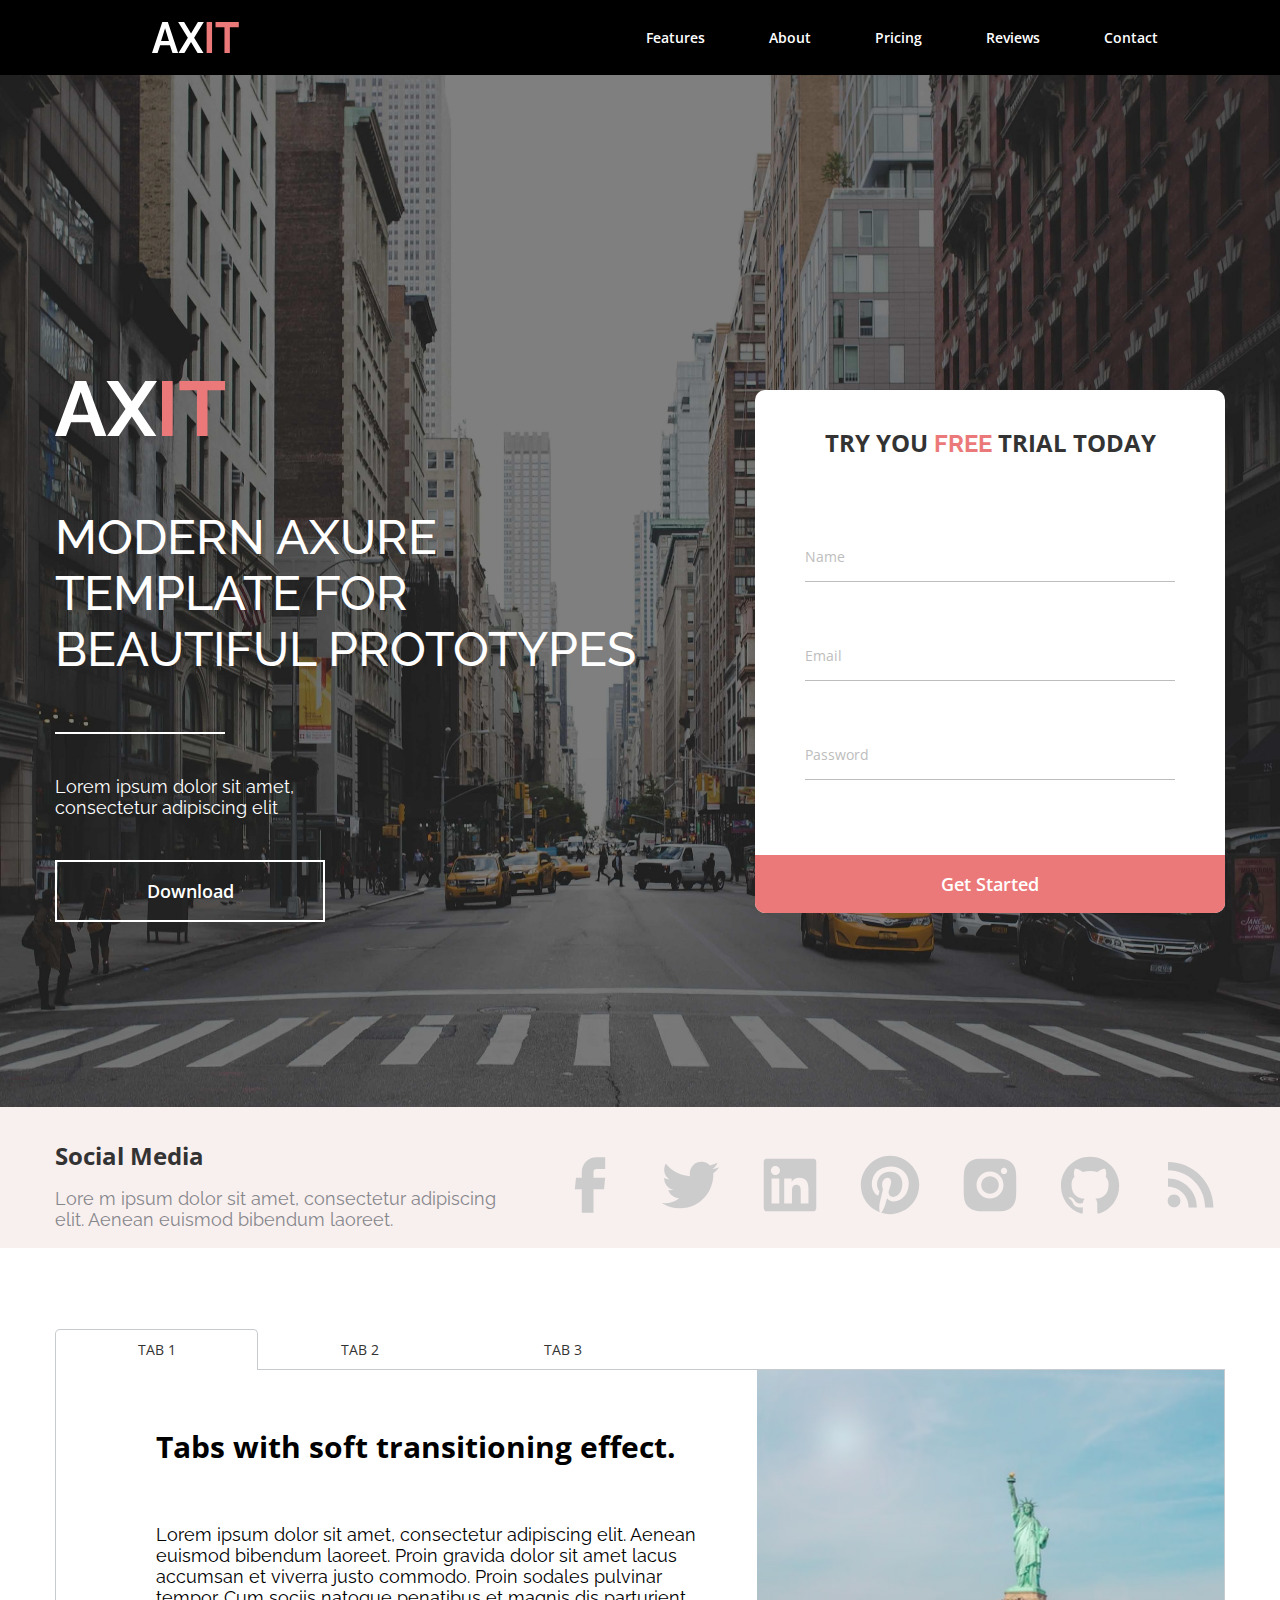
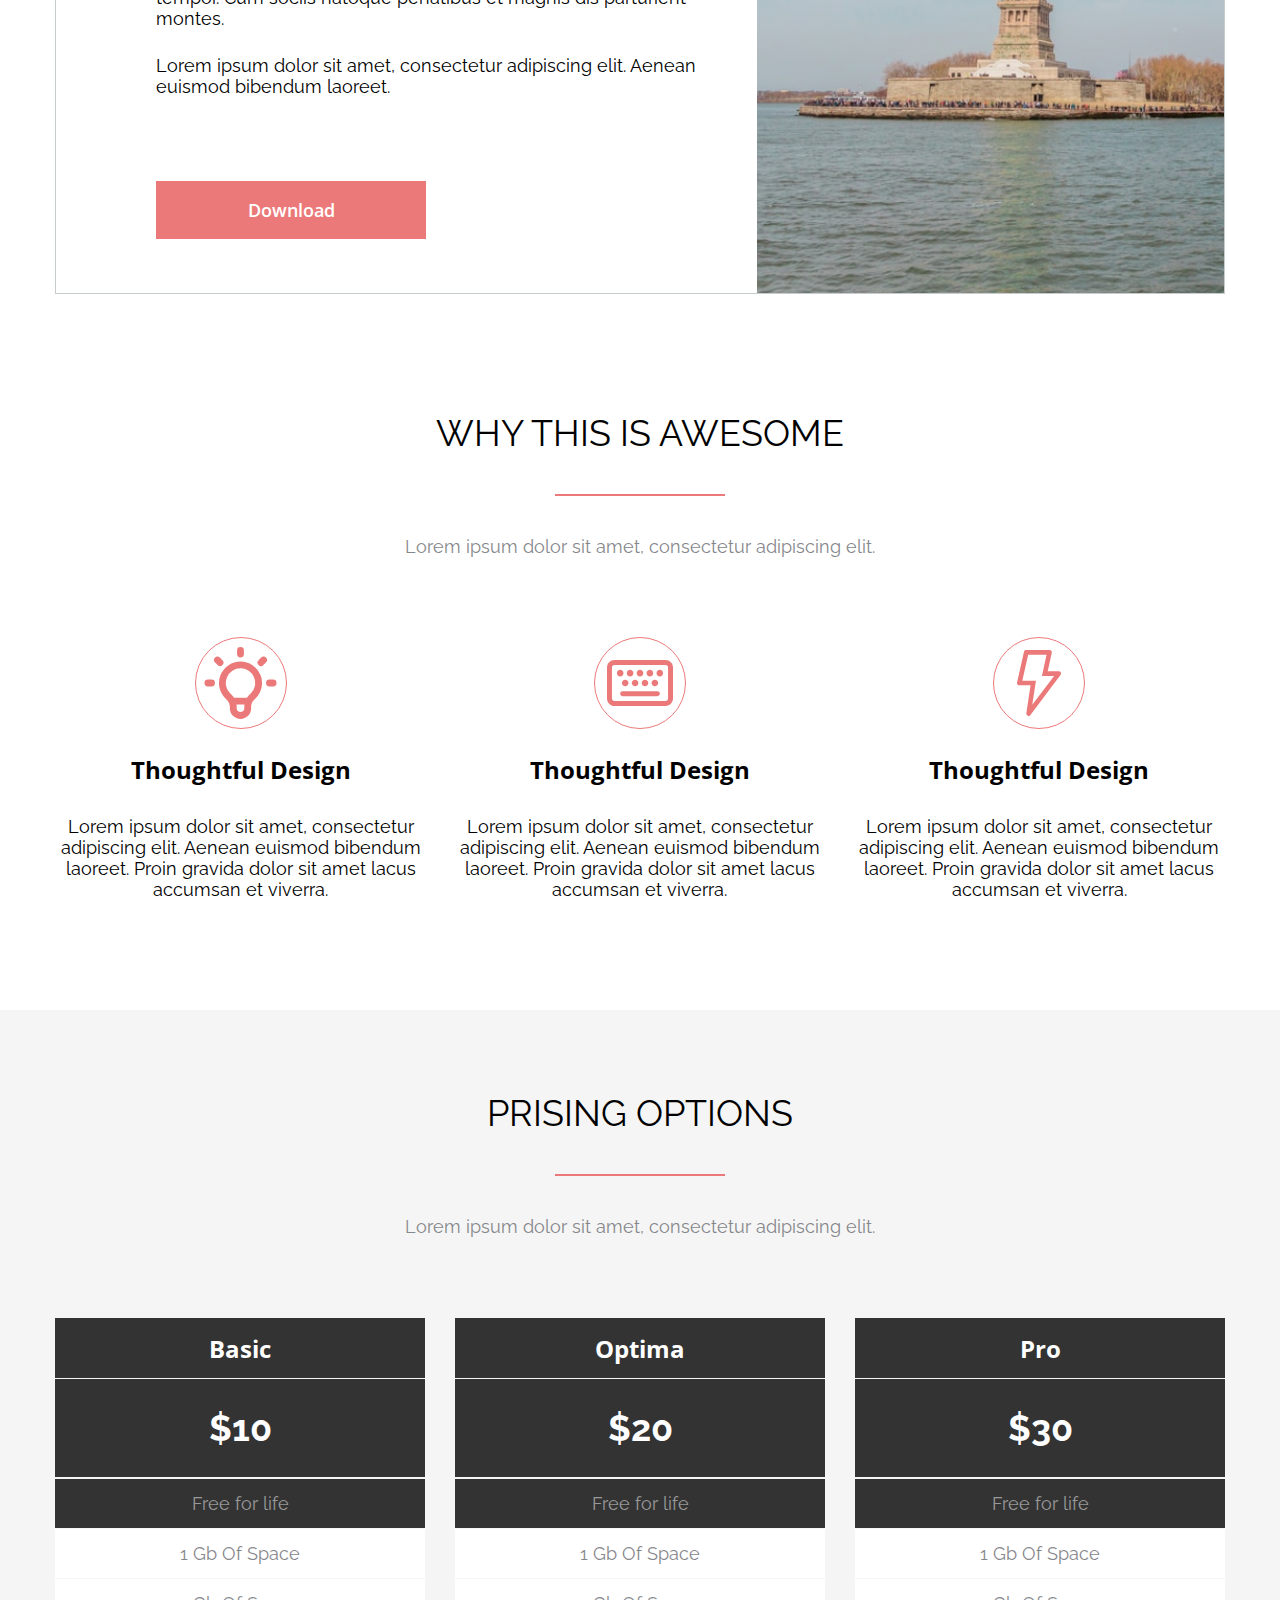
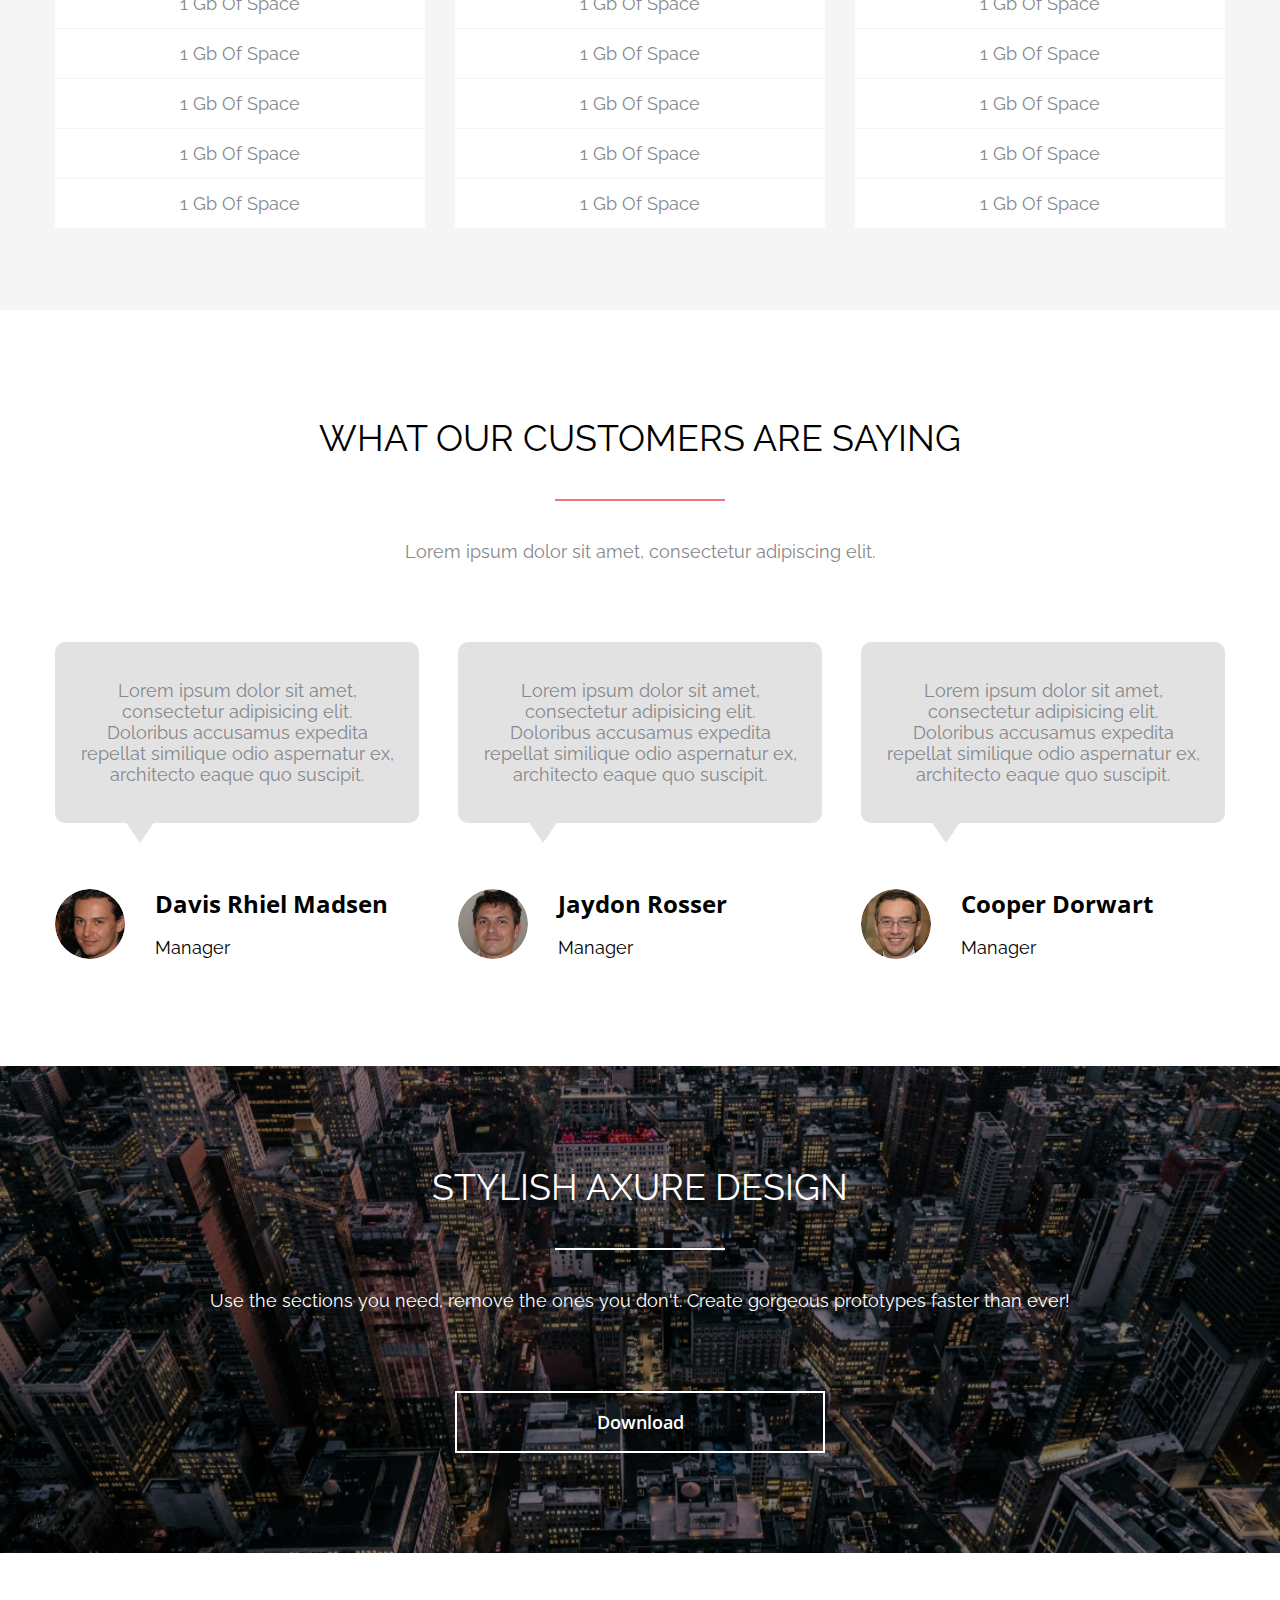
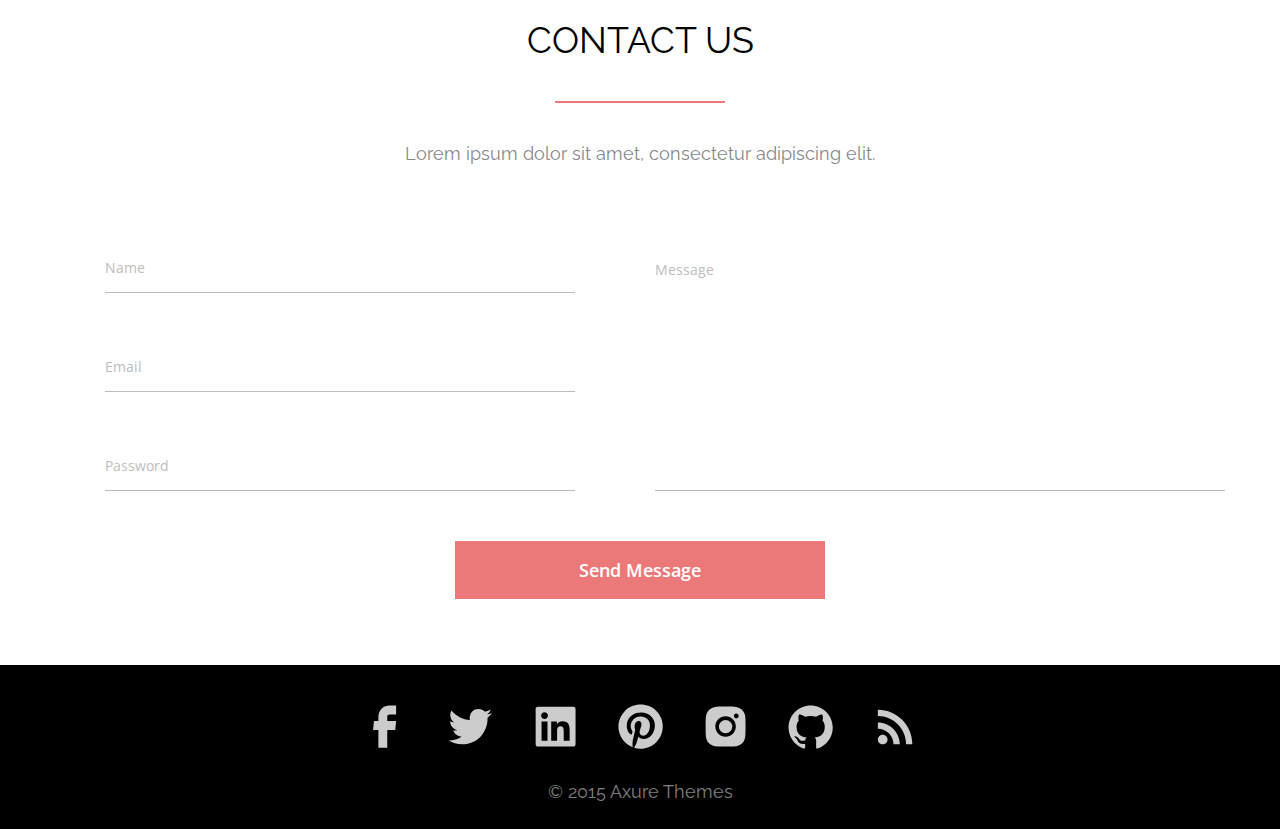
==== commit 039b705e: "Merge 86cd74578de3160a4b733d8e9305c90e0513d886 into 3089f07da6aab3a6bdfefd336f86d50bdcd4bc71" ====
--- a/index.html
+++ b/index.html
@@ -1,298 +1,373 @@
 <!DOCTYPE html>
 <html lang="en">
 <head>
-    <meta charset="UTF-8">
-    <meta name="viewport" content="width=device-width, initial-scale=1.0">
-    <link rel="preconnect" href="https://fonts.googleapis.com">
-<link rel="preconnect" href="https://fonts.gstatic.com" crossorigin>
-<link href="https://fonts.googleapis.com/css2?family=Open+Sans:ital,wght@0,300..800;1,300..800&family=Raleway:ital,wght@0,100..900;1,100..900&display=swap" rel="stylesheet">
-    <link rel="stylesheet" href="style/style.css">
-    <title>Axit</title>
+	<meta charset="UTF-8">
+	<meta name="viewport" content="width=device-width, initial-scale=1.0">
+	<link rel="preconnect" href="https://fonts.googleapis.com">
+	<link rel="preconnect" href="https://fonts.gstatic.com" crossorigin>
+	<link href="https://fonts.googleapis.com/css2?family=Open+Sans:ital,wght@0,300..800;1,300..800&family=Raleway:ital,wght@0,100..900;1,100..900&display=swap" rel="stylesheet">
+	<link rel="stylesheet" href="style/style.css">
+	<title>Pain2</title>
 </head>
 <body>
-    <header class="header">
-        <div class="container header__container">
-            <a href="#" class="logo header__logo"><svg width="87" height="31" viewBox="0 0 87 31" fill="none" xmlns="http://www.w3.org/2000/svg">
-                <path d="M10.3163 0H15.8289L26.1059 31H20.5146L17.9158 23.2718H8.1507L5.5913 31H0L10.3163 0ZM16.9314 19.0366L13.0726 6.24366L9.05633 19.0366H16.9314Z" fill="white"/>
-                <path d="M32.086 0L39.016 11.4394L45.9067 0H51.813L42.1267 15.7183L51.498 31H45.5917L39.016 19.9972L32.401 31H26.4553L35.8266 15.7183L26.1403 0H32.086Z" fill="white"/>
-                <path d="M54.6277 31V0H60.0615V31H54.6277Z" fill="#EC7979"/>
-                <path d="M86.8026 5.2831H77.8644V31H72.4699V5.2831H63.5317V0H86.8026V5.2831Z" fill="#EC7979"/>
-                </svg>
-            </a>
-            <nav class="nav">
-                <ul class="nav__list">
-                    <li class="nav__item"><a href="#" class="nav__link">Features</a></li>
-                    <li class="nav__item"><a href="#" class="nav__link">About</a></li>
-                    <li class="nav__item"><a href="#" class="nav__link">Pricing</a></li>
-                    <li class="nav__item"><a href="#" class="nav__link">Reviews</a></li>
-                    <li class="nav__item"><a href="#" class="nav__link">Contact</a></li>
-                </ul>
-            </nav> 
-        </div>           
-    </header>
-    <section class="banner">
-        <div class="container banner__container">
-            <div class="banner__wrapper-text">
-                <div class="logo banner__logo"><svg width="87" height="31" viewBox="0 0 87 31" fill="none" xmlns="http://www.w3.org/2000/svg">
-                    <path d="M10.3163 0H15.8289L26.1059 31H20.5146L17.9158 23.2718H8.1507L5.5913 31H0L10.3163 0ZM16.9314 19.0366L13.0726 6.24366L9.05633 19.0366H16.9314Z" fill="white"/>
-                    <path d="M32.086 0L39.016 11.4394L45.9067 0H51.813L42.1267 15.7183L51.498 31H45.5917L39.016 19.9972L32.401 31H26.4553L35.8266 15.7183L26.1403 0H32.086Z" fill="white"/>
-                    <path d="M54.6277 31V0H60.0615V31H54.6277Z" fill="#EC7979"/>
-                    <path d="M86.8026 5.2831H77.8644V31H72.4699V5.2831H63.5317V0H86.8026V5.2831Z" fill="#EC7979"/>
-                    </svg>
-                </div>
-                    <h1 class="banner__title">MODERN AXURE TEMPLATE FOR BEAUTIFUL PROTOTYPES</h1>
-                    <div class="line banner__line"></div>
-                    <p class="banner__text">Lorem ipsum dolor sit amet, consectetur adipiscing elit</p>
-                    <button class="button banner__button">Download</button>
-            </div>
-            <form class="banner__form">
-                <legend class="form__legend">try your <span class="form__legend-red">free</span> trial today </legend>
-                <div class="form__wrapper-input">
-                    <input class="form__input" type="text" placeholder="Name">
-                    <input class="form__input" type="email" placeholder="Email">
-                    <input class="form__input" type="password" placeholder="Password">
-                </div>
-                <button type="submit" class="form__button">Get Started</button>
-            </form>
-        </div>
-    </section>
-    <section class="social__media">
-        <div class="container social__container">
-            <div class="social__info">
-                <h2 class="social__title">Social Media</h2> 
-                <p class="social__text">Lorem ipsum dolor sit amet, consectetur adipiscing elit. 
-                    Aenean euismod bibendum laoreet.</p>
-            </div>
-            <div class="social__icons">
-                <a href="#" target="_blank" class="social__link"><svg width="32" height="56" viewBox="0 0 32 56" fill="none" xmlns="http://www.w3.org/2000/svg">
-                        <path d="M7.82708 55.7082H19.4937V32.3457H30.0054L31.1604 20.7373H19.4937V14.8748C19.4937 14.1013 19.801 13.3594 20.348 12.8124C20.895 12.2655 21.6369 11.9582 22.4104 11.9582H31.1604V0.291504H22.4104C18.5427 0.291504 14.8333 1.82796 12.0984 4.56286C9.36353 7.29777 7.82708 11.0071 7.82708 14.8748V20.7373H1.99374L0.838745 32.3457H7.82708V55.7082Z" fill="#CCCCCC"/>
-                        </svg></a>
-                <a href="#" target="_blank" class="social__link"><svg width="59" height="48" viewBox="0 0 59 48" fill="none" xmlns="http://www.w3.org/2000/svg">
-                        <path d="M52.2628 12.3247C52.3008 12.8351 52.3008 13.3426 52.3008 13.8501C52.3008 29.3813 40.4795 47.278 18.8758 47.278C12.2199 47.278 6.03659 45.3501 0.833252 42.0018C1.77825 42.1097 2.68825 42.1476 3.67117 42.1476C8.95906 42.1604 14.0972 40.3922 18.2574 37.128C15.8057 37.0836 13.4291 36.2748 11.4594 34.8143C9.48963 33.3539 8.02512 31.3148 7.27033 28.9818C7.99658 29.0897 8.72575 29.1626 9.48992 29.1626C10.5428 29.1626 11.6016 29.0168 12.5845 28.763C9.9238 28.2258 7.5313 26.7836 5.81381 24.6817C4.09631 22.5797 3.15986 19.9478 3.16367 17.2334V17.0876C4.72992 17.9597 6.547 18.5051 8.472 18.578C6.85934 17.5064 5.53702 16.0522 4.62299 14.3453C3.70897 12.6384 3.23166 10.7317 3.23367 8.7955C3.23367 6.61384 3.81409 4.613 4.832 2.86884C7.78407 6.50014 11.466 9.47089 15.6392 11.5887C19.8125 13.7065 24.3841 14.924 29.0578 15.1626C28.877 14.2876 28.7662 13.3805 28.7662 12.4705C28.7654 10.9275 29.0688 9.39942 29.6589 7.9737C30.249 6.54798 31.1144 5.25255 32.2055 4.16147C33.2966 3.07038 34.592 2.20503 36.0177 1.6149C37.4434 1.02476 38.9715 0.721403 40.5145 0.722169C43.8978 0.722169 46.9516 2.13967 49.0983 4.43217C51.7284 3.92355 54.2507 2.9634 56.5532 1.59425C55.6765 4.30913 53.84 6.61122 51.3878 8.06925C53.7205 7.80319 56.0003 7.18974 58.1516 6.24925C56.5449 8.59162 54.5539 10.6457 52.2628 12.3247Z" fill="#CCCCCC"/>
-                        </svg></a>
-                <a href="#" target="_blank" class="social__link"><svg width="54" height="54" viewBox="0 0 54 54" fill="none" xmlns="http://www.w3.org/2000/svg">
-                        <path d="M50.3333 0.75H3.66667C2.89312 0.75 2.15125 1.05729 1.60427 1.60427C1.05729 2.15125 0.75 2.89312 0.75 3.66667V50.3333C0.75 51.1069 1.05729 51.8488 1.60427 52.3957C2.15125 52.9427 2.89312 53.25 3.66667 53.25H50.3333C51.1069 53.25 51.8488 52.9427 52.3957 52.3957C52.9427 51.8488 53.25 51.1069 53.25 50.3333V3.66667C53.25 2.89312 52.9427 2.15125 52.3957 1.60427C51.8488 1.05729 51.1069 0.75 50.3333 0.75ZM16.3221 45.4829H8.52875V20.4287H16.3221V45.4829ZM12.4254 17.0075C11.228 17.0075 10.0796 16.5318 9.23283 15.6851C8.3861 14.8384 7.91042 13.69 7.91042 12.4925C7.91042 11.295 8.3861 10.1466 9.23283 9.29991C10.0796 8.45319 11.228 7.9775 12.4254 7.9775C13.6229 7.9775 14.7713 8.45319 15.618 9.29991C16.4647 10.1466 16.9404 11.295 16.9404 12.4925C16.9404 13.69 16.4647 14.8384 15.618 15.6851C14.7713 16.5318 13.6229 17.0075 12.4254 17.0075ZM45.4858 45.4829H37.7012V33.3C37.7012 30.395 37.6488 26.6588 33.6529 26.6588C29.5988 26.6588 28.9833 29.8263 28.9833 33.0958V45.4858H21.2046V20.4317H28.6713V23.8558H28.7792C29.8146 21.8871 32.3579 19.8104 36.1408 19.8104C44.0275 19.8104 45.4829 24.9963 45.4829 31.7454V45.4829H45.4858Z" fill="#CCCCCC"/>
-                        </svg></a>
-                <a href="#" target="_blank" class="social__link"><svg width="60" height="60" viewBox="0 0 60 60" fill="none" xmlns="http://www.w3.org/2000/svg">
-                        <path d="M21.3666 57.8252C24.1666 58.671 26.9958 59.1668 29.9999 59.1668C37.7354 59.1668 45.1541 56.0939 50.6239 50.6241C56.0937 45.1543 59.1666 37.7356 59.1666 30.0002C59.1666 26.1699 58.4122 22.3772 56.9464 18.8386C55.4807 15.2999 53.3322 12.0846 50.6239 9.37622C47.9155 6.66784 44.7002 4.51944 41.1615 3.05368C37.6229 1.58791 33.8301 0.833496 29.9999 0.833496C26.1697 0.833496 22.377 1.58791 18.8383 3.05368C15.2997 4.51944 12.0843 6.66784 9.37597 9.37622C3.90616 14.846 0.833252 22.2647 0.833252 30.0002C0.833252 42.396 8.62075 53.0418 19.6166 57.2418C19.3541 54.9668 19.0916 51.2043 19.6166 48.6085L22.9708 34.2002C22.9708 34.2002 22.1249 32.5085 22.1249 29.8252C22.1249 25.8002 24.6333 22.796 27.4916 22.796C29.9999 22.796 31.1666 24.6335 31.1666 26.996C31.1666 29.5043 29.5041 33.0918 28.6583 36.5335C28.1624 39.3918 30.1749 41.9002 33.0916 41.9002C38.2833 41.9002 42.3083 36.3585 42.3083 28.5418C42.3083 21.5418 37.2916 16.7585 30.0874 16.7585C21.8624 16.7585 17.0208 22.8835 17.0208 29.3293C17.0208 31.8377 17.8374 34.3752 19.1791 36.0377C19.4416 36.2127 19.4416 36.446 19.3541 36.8835L18.5083 40.0627C18.5083 40.5585 18.1874 40.7335 17.6916 40.3835C13.9583 38.7502 11.7999 33.4418 11.7999 29.1543C11.7999 19.9377 18.3333 11.5668 30.9333 11.5668C40.9666 11.5668 48.7833 18.771 48.7833 28.3377C48.7833 38.371 42.5708 46.421 33.6749 46.421C30.8458 46.421 28.0749 44.9043 27.0833 43.1252L25.1291 50.0377C24.4583 52.546 22.6208 55.9002 21.3666 57.9127V57.8252Z" fill="#CCCCCC"/>
-                        </svg></a>
-                <a href="#" target="_blank" class="social__link"><svg width="54" height="54" viewBox="0 0 54 54" fill="none" xmlns="http://www.w3.org/2000/svg">
-                        <path d="M53.0956 16.2227C53.0662 14.0137 52.6527 11.8266 51.8735 9.75934C51.1979 8.01561 50.1659 6.432 48.8436 5.10968C47.5213 3.78735 45.9377 2.7554 44.194 2.07975C42.1533 1.31371 39.9974 0.899498 37.8181 0.854753C35.0123 0.729336 34.1227 0.694336 27.0002 0.694336C19.8777 0.694336 18.9648 0.694336 16.1794 0.854753C14.0011 0.899827 11.8462 1.31403 9.80646 2.07975C8.06246 2.75493 6.4786 3.78672 5.15622 5.1091C3.83384 6.43148 2.80205 8.01534 2.12687 9.75934C1.3593 11.7985 0.945981 13.9538 0.904788 16.1323C0.779372 18.941 0.741455 19.8306 0.741455 26.9531C0.741455 34.0756 0.741455 34.9856 0.904788 37.7739C0.948538 39.9556 1.35979 42.1081 2.12687 44.1527C2.80318 45.8961 3.83574 47.4794 5.15856 48.8012C6.48139 50.123 8.06539 51.1544 9.80937 51.8293C11.8436 52.6262 13.9988 53.07 16.1823 53.1418C18.991 53.2673 19.8806 53.3052 27.0031 53.3052C34.1256 53.3052 35.0385 53.3052 37.824 53.1418C40.0032 53.0989 42.1592 52.6857 44.1998 51.9198C45.9431 51.2433 47.5263 50.2111 48.8485 48.8889C50.1707 47.5667 51.2029 45.9834 51.8794 44.2402C52.6465 42.1985 53.0577 40.046 53.1015 37.8614C53.2269 35.0556 53.2648 34.166 53.2648 27.0406C53.259 19.9181 53.259 19.0139 53.0956 16.2227ZM26.9827 40.4223C19.5335 40.4223 13.499 34.3877 13.499 26.9385C13.499 19.4893 19.5335 13.4548 26.9827 13.4548C30.5588 13.4548 33.9885 14.8754 36.5172 17.4041C39.0459 19.9327 40.4665 23.3624 40.4665 26.9385C40.4665 30.5146 39.0459 33.9443 36.5172 36.473C33.9885 39.0016 30.5588 40.4223 26.9827 40.4223ZM41.0031 16.1002C40.5901 16.1006 40.1811 16.0195 39.7994 15.8616C39.4178 15.7037 39.0711 15.4722 38.779 15.1801C38.487 14.8881 38.2554 14.5413 38.0975 14.1597C37.9396 13.778 37.8586 13.369 37.859 12.956C37.859 12.5433 37.9402 12.1346 38.0982 11.7533C38.2561 11.3721 38.4876 11.0256 38.7794 10.7338C39.0713 10.4419 39.4177 10.2105 39.799 10.0525C40.1803 9.89458 40.589 9.8133 41.0017 9.8133C41.4144 9.8133 41.823 9.89458 42.2043 10.0525C42.5856 10.2105 42.9321 10.4419 43.2239 10.7338C43.5157 11.0256 43.7472 11.3721 43.9052 11.7533C44.0631 12.1346 44.1444 12.5433 44.1444 12.956C44.1444 14.6943 42.7385 16.1002 41.0031 16.1002Z" fill="#CCCCCC"/>
-                        <path d="M26.9829 35.6972C31.8202 35.6972 35.7416 31.7758 35.7416 26.9384C35.7416 22.1011 31.8202 18.1797 26.9829 18.1797C22.1455 18.1797 18.2241 22.1011 18.2241 26.9384C18.2241 31.7758 22.1455 35.6972 26.9829 35.6972Z" fill="#CCCCCC"/>
-                        </svg></a>
-                <a href="#" target="_blank" class="social__link"><svg  width="60" height="58" viewBox="0 0 60 58" fill="none" xmlns="http://www.w3.org/2000/svg">
-                        <path fill-rule="evenodd" clip-rule="evenodd" d="M30.0755 0.833496C14.0075 0.833496 0.984619 13.8564 0.984619 29.9243C0.984619 42.7752 9.31754 53.6806 20.8792 57.5306C22.3346 57.7931 22.8596 56.8977 22.8596 56.1277C22.8596 55.4364 22.8363 53.6047 22.8275 51.181C14.7338 52.9368 13.0246 47.2785 13.0246 47.2785C11.7063 43.9185 9.79587 43.0231 9.79587 43.0231C7.15629 41.2177 9.99712 41.2585 9.99712 41.2585C12.9196 41.4627 14.4509 44.2568 14.4509 44.2568C17.0467 48.7018 21.2642 47.4185 22.915 46.6747C23.1805 44.7935 23.9388 43.5102 24.7671 42.7839C18.3096 42.0518 11.5196 39.5552 11.5196 28.4047C11.5196 25.2343 12.6542 22.6327 14.5063 20.6027C14.2117 19.8647 13.2055 16.9043 14.795 12.9027C14.795 12.9027 17.2363 12.1181 22.7925 15.8806C25.1655 15.235 27.6133 14.9055 30.0725 14.9006C32.5318 14.9046 34.9797 15.2341 37.3525 15.8806C42.9117 12.1152 45.35 12.9027 45.35 12.9027C46.9396 16.9043 45.9421 19.8647 45.6388 20.6027C47.5055 22.6327 48.6255 25.2314 48.6255 28.4047C48.6255 39.5843 41.8296 42.0402 35.3488 42.7606C36.3842 43.6589 37.3175 45.4323 37.3175 48.1447C37.3175 52.0356 37.2825 55.1739 37.2825 56.1277C37.2825 56.9064 37.8017 57.8106 39.2863 57.5247C50.8421 53.6689 59.1663 42.7722 59.1663 29.9243C59.1663 13.8564 46.1434 0.833496 30.0755 0.833496Z" fill="#CCCCCC"/>
-                        </svg></a>
-                <a href="#" target="_blank" class="social__link"><svg width="47" height="46" viewBox="0 0 47 46" fill="none" xmlns="http://www.w3.org/2000/svg">
-                    <path d="M7.02508 45.3334C10.5367 45.3334 13.3834 42.4866 13.3834 38.975C13.3834 35.4634 10.5367 32.6167 7.02508 32.6167C3.51347 32.6167 0.666748 35.4634 0.666748 38.975C0.666748 42.4866 3.51347 45.3334 7.02508 45.3334Z" fill="#CCCCCC"/>
-                    <path d="M1 0V8.25417C21.5042 8.25417 38.1292 24.8792 38.1292 45.3833H46.3833C46.3833 20.3292 26.0542 0 1 0ZM1 16.5083V24.7625C12.375 24.7625 21.6208 34.0083 21.6208 45.3833H29.875C29.875 29.4292 16.9542 16.5083 1 16.5083Z" fill="#CCCCCC"/>
-                    </svg></a>
-            </div>
-        </div>
-    </section>
-    <div class="tabs">
-        <div class="container">
-            <div class="tabs__items">
-                <a href="#" class="tabs__item tabs__item--active">tab 1</a>
-                <a href="#" class="tabs__item">tab 2</a>
-                <a href="#" class="tabs__item">tab 3</a>
-            </div>
-            <div class="tab">
-                <div class="tab__wrapper-text">
-                    <h3 class="tab__title">Tabs with soft transitioning effect.</h3>
-                    <p class="tab__text">Lorem ipsum dolor sit amet, consectetur adipiscing elit. Aenean euismod bibendum laoreet. Proin gravida dolor sit amet lacus accumsan et viverra justo commodo. Proin sodales pulvinar tempor. Cum sociis natoque  penatibus et magnis dis parturient montes.</p>
-                    <p class="tab__text">Lorem ipsum dolor sit amet, consectetur adipiscing elit. Aenean euismod  bibendum laoreet.</p>
-                    <button class="button tab__button">Download</button>
-                </div>
-                <div class="tab__wrapper-image"><img class="tab__image" src="images/tabsimg1.jpg"></div>
-            </div>
-        </div>
-    </div>
-    <section class="awesome">
-        <div class="container">
-        <h2 class="title">why this is awesome</h2>
-        <div class="line"></div> <!-- Горизонтальная линия -->
-        <p class="text">Lorem ipsum dolor sit amet, consectetur adipiscing elit.</p>
-            <div class="awesome__items">
-                <div class="awesome__item">
-                    <div class="awesome__wrapper-icon"><svg width="73" height="72" viewBox="0 0 73 72" fill="none" xmlns="http://www.w3.org/2000/svg">
-                    <path d="M28.0362 54.0594H44.9602H28.0362ZM36.5 3.4931V7.10498V3.4931ZM59.5481 13.014L56.9876 15.5676L59.5481 13.014ZM69.0948 36H65.4731H69.0948ZM7.52688 36H3.90524H7.52688ZM16.0124 15.5676L13.4519 13.014L16.0124 15.5676ZM23.6939 48.7716C21.1619 46.2458 19.4377 43.0279 18.7394 39.5248C18.0411 36.0218 18.4 32.3909 19.7707 29.0912C21.1414 25.7916 23.4623 22.9714 26.4401 20.9872C29.4179 19.003 32.9187 17.944 36.5 17.944C40.0813 17.944 43.5821 19.003 46.5599 20.9872C49.5377 22.9714 51.8586 25.7916 53.2293 29.0912C54.6 32.3909 54.9589 36.0218 54.2606 39.5248C53.5623 43.0279 51.8381 46.2458 49.3061 48.7716L47.3215 50.7473C46.1868 51.8791 45.2868 53.2227 44.6729 54.7013C44.059 56.18 43.7431 57.7648 43.7433 59.3652V61.2831C43.7433 63.199 42.9801 65.0364 41.6218 66.3911C40.2634 67.7458 38.421 68.5069 36.5 68.5069C34.579 68.5069 32.7366 67.7458 31.3782 66.3911C30.0199 65.0364 29.2567 63.199 29.2567 61.2831V59.3652C29.2567 56.1326 27.9674 53.03 25.6785 50.7473L23.6939 48.7716Z" stroke="#EC7979" stroke-width="6.83333" stroke-linecap="round" stroke-linejoin="round"/>
-                    </svg></div>
-                    <h3 class="awesome__title">Thoughtful Design</h3>
-                    <p class="awesome__text">Lorem ipsum dolor sit amet, consectetur adipiscing  elit. Aenean euismod bibendum laoreet. Proin gravida  dolor sit amet lacus accumsan et viverra.</p>
-                </div>
-                <div class="awesome__item">
-                    <div class="awesome__wrapper-icon"><svg width="66" height="46" viewBox="0 0 66 46" fill="none" xmlns="http://www.w3.org/2000/svg">
-                    <path d="M58.5732 0C60.543 0 62.432 0.778611 63.8248 2.16455C65.2176 3.55048 66.0001 5.43021 66.0001 7.39022V38.6098C66.0001 40.5698 65.2176 42.4495 63.8248 43.8355C62.432 45.2214 60.543 46 58.5732 46H7.42695C6.45164 46 5.48588 45.8088 4.58481 45.4375C3.68375 45.0661 2.86501 44.5217 2.17537 43.8355C1.48572 43.1492 0.938662 42.3345 0.565427 41.4379C0.192193 40.5413 9.15527e-05 39.5803 9.15527e-05 38.6098V7.39022C9.15527e-05 5.43021 0.782562 3.55048 2.17537 2.16455C3.56817 0.778611 5.45722 0 7.42695 0H58.5732ZM58.5732 4.92681H7.42695C6.77037 4.92681 6.14069 5.18635 5.67642 5.64833C5.21215 6.11031 4.95133 6.73688 4.95133 7.39022V38.6098C4.95133 39.9696 6.06041 41.0732 7.42695 41.0732H58.5732C59.2298 41.0732 59.8595 40.8137 60.3238 40.3517C60.788 39.8897 61.0489 39.2631 61.0489 38.6098V7.39022C61.0489 6.73688 60.788 6.11031 60.3238 5.64833C59.8595 5.18635 59.2298 4.92681 58.5732 4.92681ZM15.679 31.2031H50.3377C50.9649 31.2033 51.5687 31.4404 52.027 31.8665C52.4853 32.2926 52.764 32.876 52.8068 33.4986C52.8495 34.1213 52.6532 34.737 52.2573 35.2211C51.8615 35.7053 51.2957 36.0219 50.6744 36.107L50.3377 36.13H15.679C15.0518 36.1298 14.448 35.8927 13.9897 35.4666C13.5314 35.0405 13.2527 34.4571 13.2099 33.8345C13.1672 33.2118 13.3635 32.5961 13.7594 32.112C14.1552 31.6278 14.7209 31.3112 15.3423 31.2261L15.679 31.2031ZM47.8621 19.7072C48.7375 19.7072 49.5771 20.0533 50.1961 20.6693C50.8151 21.2852 51.1629 22.1207 51.1629 22.9918C51.1629 23.8629 50.8151 24.6983 50.1961 25.3143C49.5771 25.9303 48.7375 26.2763 47.8621 26.2763C46.9866 26.2763 46.147 25.9303 45.528 25.3143C44.909 24.6983 44.5612 23.8629 44.5612 22.9918C44.5612 22.1207 44.909 21.2852 45.528 20.6693C46.147 20.0533 46.9866 19.7072 47.8621 19.7072ZM28.0736 19.7072C28.949 19.7072 29.7886 20.0533 30.4076 20.6693C31.0267 21.2852 31.3744 22.1207 31.3744 22.9918C31.3744 23.8629 31.0267 24.6983 30.4076 25.3143C29.7886 25.9303 28.949 26.2763 28.0736 26.2763C27.1982 26.2763 26.3586 25.9303 25.7396 25.3143C25.1206 24.6983 24.7728 23.8629 24.7728 22.9918C24.7728 22.1207 25.1206 21.2852 25.7396 20.6693C26.3586 20.0533 27.1982 19.7072 28.0736 19.7072ZM18.1711 19.7072C19.0466 19.7072 19.8861 20.0533 20.5052 20.6693C21.1242 21.2852 21.472 22.1207 21.472 22.9918C21.472 23.8629 21.1242 24.6983 20.5052 25.3143C19.8861 25.9303 19.0466 26.2763 18.1711 26.2763C17.2957 26.2763 16.4561 25.9303 15.8371 25.3143C15.2181 24.6983 14.8703 23.8629 14.8703 22.9918C14.8703 22.1207 15.2181 21.2852 15.8371 20.6693C16.4561 20.0533 17.2957 19.7072 18.1711 19.7072ZM37.9761 19.7072C38.8515 19.7072 39.6911 20.0533 40.3101 20.6693C40.9291 21.2852 41.2769 22.1207 41.2769 22.9918C41.2769 23.8629 40.9291 24.6983 40.3101 25.3143C39.6911 25.9303 38.8515 26.2763 37.9761 26.2763C37.1007 26.2763 36.2611 25.9303 35.642 25.3143C35.023 24.6983 34.6753 23.8629 34.6753 22.9918C34.6753 22.1207 35.023 21.2852 35.642 20.6693C36.2611 20.0533 37.1007 19.7072 37.9761 19.7072ZM13.2034 9.85362C14.0788 9.85362 14.9184 10.1997 15.5374 10.8156C16.1565 11.4316 16.5042 12.2671 16.5042 13.1382C16.5042 14.0093 16.1565 14.8447 15.5374 15.4607C14.9184 16.0767 14.0788 16.4227 13.2034 16.4227C12.328 16.4227 11.4884 16.0767 10.8694 15.4607C10.2503 14.8447 9.90257 14.0093 9.90257 13.1382C9.90257 12.2671 10.2503 11.4316 10.8694 10.8156C11.4884 10.1997 12.328 9.85362 13.2034 9.85362ZM23.0894 9.85362C23.9648 9.85362 24.8044 10.1997 25.4234 10.8156C26.0424 11.4316 26.3902 12.2671 26.3902 13.1382C26.3902 14.0093 26.0424 14.8447 25.4234 15.4607C24.8044 16.0767 23.9648 16.4227 23.0894 16.4227C22.2139 16.4227 21.3744 16.0767 20.7553 15.4607C20.1363 14.8447 19.7885 14.0093 19.7885 13.1382C19.7885 12.2671 20.1363 11.4316 20.7553 10.8156C21.3744 10.1997 22.2139 9.85362 23.0894 9.85362ZM32.9918 9.85362C33.8673 9.85362 34.7068 10.1997 35.3259 10.8156C35.9449 11.4316 36.2927 12.2671 36.2927 13.1382C36.2927 14.0093 35.9449 14.8447 35.3259 15.4607C34.7068 16.0767 33.8673 16.4227 32.9918 16.4227C32.1164 16.4227 31.2768 16.0767 30.6578 15.4607C30.0388 14.8447 29.691 14.0093 29.691 13.1382C29.691 12.2671 30.0388 11.4316 30.6578 10.8156C31.2768 10.1997 32.1164 9.85362 32.9918 9.85362ZM42.8943 9.85362C43.7697 9.85362 44.6093 10.1997 45.2283 10.8156C45.8474 11.4316 46.1951 12.2671 46.1951 13.1382C46.1951 14.0093 45.8474 14.8447 45.2283 15.4607C44.6093 16.0767 43.7697 16.4227 42.8943 16.4227C42.0189 16.4227 41.1793 16.0767 40.5603 15.4607C39.9413 14.8447 39.5935 14.0093 39.5935 13.1382C39.5935 12.2671 39.9413 11.4316 40.5603 10.8156C41.1793 10.1997 42.0189 9.85362 42.8943 9.85362ZM52.7968 9.85362C53.6722 9.85362 54.5118 10.1997 55.1308 10.8156C55.7499 11.4316 56.0976 12.2671 56.0976 13.1382C56.0976 14.0093 55.7499 14.8447 55.1308 15.4607C54.5118 16.0767 53.6722 16.4227 52.7968 16.4227C51.9214 16.4227 51.0818 16.0767 50.4628 15.4607C49.8437 14.8447 49.496 14.0093 49.496 13.1382C49.496 12.2671 49.8437 11.4316 50.4628 10.8156C51.0818 10.1997 51.9214 9.85362 52.7968 9.85362Z" fill="#EC7979"/>
-                    </svg></div>
-                    <h3 class="awesome__title">Thoughtful Design</h3>
-                    <p class="awesome__text">Lorem ipsum dolor sit amet, consectetur adipiscing  elit. Aenean euismod bibendum laoreet. Proin gravida  dolor sit amet lacus accumsan et viverra.</p>
-                </div>
-                <div class="awesome__item" >
-                    <div class="awesome__wrapper-icon"><svg width="44" height="66" viewBox="0 0 44 66" fill="none" xmlns="http://www.w3.org/2000/svg">
-                    <path d="M10.7308 65.8114C10.2572 65.6078 9.86369 65.2494 9.61227 64.7927C9.36084 64.336 9.26586 63.8071 9.34231 63.2893L13.5542 35.3575H2.37647C2.0221 35.3672 1.67028 35.2939 1.34815 35.1432C1.02602 34.9925 0.742197 34.7684 0.518571 34.4882C0.294944 34.2081 0.137497 33.8793 0.0583768 33.5274C-0.0207433 33.1754 -0.0194209 32.8096 0.0622413 32.4583L7.00493 1.81582C7.1271 1.28846 7.42391 0.820076 7.84542 0.489504C8.26692 0.158932 8.78737 -0.0136382 9.31916 0.00084246H32.4615C32.8072 -0.000354887 33.1488 0.077363 33.4612 0.228286C33.7735 0.379208 34.0488 0.5995 34.2666 0.872974C34.4875 1.14954 34.6439 1.47353 34.724 1.82057C34.8042 2.16761 34.806 2.52865 34.7294 2.87652L30.7258 21.2149H41.7184C42.1521 21.214 42.5774 21.3373 42.9456 21.5706C43.3139 21.804 43.6104 22.1381 43.8012 22.5348C43.967 22.9156 44.0308 23.3343 43.9861 23.7484C43.9414 24.1624 43.7898 24.557 43.5466 24.892L13.4616 64.9629C13.2583 65.2699 12.9868 65.5238 12.6692 65.7039C12.3515 65.8841 11.9967 65.9856 11.6334 66C11.3237 65.9941 11.0178 65.9302 10.7308 65.8114ZM24.9402 25.9291L29.5687 4.71507H11.1705L5.2924 30.6433H18.9695L15.2899 54.8744L37.0899 25.9291H24.9402Z" fill="#EC7979"/>
-                    </svg></div>
-                    <h3 class="awesome__title">Thoughtful Design</h3>
-                    <p class="awesome__text">Lorem ipsum dolor sit amet, consectetur adipiscing  elit. Aenean euismod bibendum laoreet. Proin gravida  dolor sit amet lacus accumsan et viverra.</p>   
-                </div>
-            </div>
-        </div>
-    </section>
-    <section class="pricing">
-        <div class="container">
-        <h2 class="title">pricing options</h2>
-        <div class="line"></div>
-        <p class="text">Lorem ipsum dolor sit amet, consectetur adipiscing elit.</p>
-            <div class="pricing__options">
-                <div class="pricing__option">
-                <h3 class="pricing__title">Basic</h3>
-                <p class="pricing__cost">10$</p>
-                <p class="pricing__description">Free for life</p>
-                <ol class="pricing__list">
-                    <li class="pricing__info">1 Gb Of Space</li>
-                    <li class="pricing__info">1 Gb Of Space</li>
-                    <li class="pricing__info">1 Gb Of Space</li>
-                    <li class="pricing__info">1 Gb Of Space</li>
-                    <li class="pricing__info">1 Gb Of Space</li>
-                    <li class="pricing__info">1 Gb Of Space</li>
-                </ol>
-                </div>
-                <div class="pricing__option">
-                <h3 class="pricing__title">Optima</h3>
-                <p class="pricing__cost">20$</p>
-                <p class="pricing__description">Free for life</p>
-                <ol class="pricing__list">
-                    <li class="pricing__info">1 Gb Of Space</li>
-                    <li class="pricing__info">1 Gb Of Space</li>
-                    <li class="pricing__info">1 Gb Of Space</li>
-                    <li class="pricing__info">1 Gb Of Space</li>
-                    <li class="pricing__info">1 Gb Of Space</li>
-                    <li class="pricing__info">1 Gb Of Space</li>
-                </ol>
-                </div>
-                <div class="pricing__option">
-                <h3 class="pricing__title">Pro</h3>
-                <p class="pricing__cost">30$</p>
-                <p class="pricing__description">Free for life</p>
-                <ol class="pricing__list">
-                    <li class="pricing__info">1 Gb Of Space</li>
-                    <li class="pricing__info">1 Gb Of Space</li>
-                    <li class="pricing__info">1 Gb Of Space</li>
-                    <li class="pricing__info">1 Gb Of Space</li>
-                    <li class="pricing__info">1 Gb Of Space</li>
-                    <li class="pricing__info">1 Gb Of Space</li>
-                </ol>
-                </div>
-            </div>
-        </div>
-    </section>
-    <section class="customers">
-        <div class="container">
-        <h2 class="title">what our customers are saying</h2>
-        <div class="line"></div>
-        <p class="text">Lorem ipsum dolor sit amet, consectetur adipiscing elit.</p>
-            <div class="customers__items">
-                <div class="customers__item">
-                <p class="customers__text">Lorem ipsum dolor sit amet, 
-                    consectetur adipisicing elit. Doloribus 
-                    accusamus expedita repellat similique 
-                    odio aspernatur ex, architecto eaque 
-                    quo suscipit.</p>
-                    <div class="customers__person">
-                        <div class="customers__wrapper-icon"><img class="customer__img" src="images/Ellipse7.png"></div>
-                        <div class="customers__data">
-                        <h3 class="customers__names">Davis Rhiel Madsen</h3>
-                        <p class="customers__position">Manager</p>
-                        </div>
-                    </div>
-                </div>
-                <div class="customers__item">
-                <p class="customers__text">Lorem ipsum dolor sit amet, 
-                        consectetur adipisicing elit. Doloribus 
-                        accusamus expedita repellat similique 
-                        odio aspernatur ex, architecto eaque 
-                        quo suscipit.</p>
-                    <div class="customers__person">
-                        <div class="customers__wrapper-icon"><img class="customer__img" src="images/Ellipse8.png"></div>
-                        <div class="customers__data">
-                        <h3 class="customers__names">Jaydon Rosser</h3>
-                        <p class="customers__position">Manager</p>
-                        </div>
-                    </div>
-                </div>
-                <div class="customers__item">
-                <p class="customers__text">Lorem ipsum dolor sit amet, 
-                        consectetur adipisicing elit. Doloribus 
-                        accusamus expedita repellat similique 
-                        odio aspernatur ex, architecto eaque 
-                        quo suscipit.</p>
-                    <div class="customers__person">
-                        <div class="customers__wrapper-icon"><img class="customer__img" src="images/Ellipse9.png"></div>
-                        <div class="customers__data">
-                        <h3 class="customers__names">Cooper Dorwart</h3>
-                        <p class="customers__position">Manager</p>
-                        </div>
-                    </div>
-                </div>
-            </div>
-        </div>
-    </section>
-    <section class="design">
-        <div class="container design__container">
-            <h2 class="design__title">STYLISH AXURE DESIGN</h2>
-            <div class="line design__line"></div>
-            <p class="design__text">Use the sections you need, remove the ones you don't.  Create gorgeous prototypes faster than ever!</p>
-            <button class="button design__button">Download</button>
-        </div>
-    </section>
-    <section class="contact">
-        <div class="container">
-            <h2 class="title">contact us</h2>
-            <div class="line"></div>
-            <p class="text contact__text">Lorem ipsum dolor sit amet, consectetur adipiscing elit.</p>
-            <form class="contact__form">
-                <div class="contact__wrapper-form">
-                    <div class="form__wrapper-input">
-                        <input class="form__input contact__input" type="text" placeholder="Name">
-                        <input class="form__input contact__input" type="email" placeholder="Email">
-                        <input class="form__input contact__input" type="password" placeholder="Password">
-                    </div>
-                    <textarea type="textarea" class="form__input contact__textarea" placeholder="Message"></textarea>
-                </div>
-                <button type="submit" class="contact__button">Send Message</button>
-            </form>
-        </div>
-
-    </section>
-    <footer class="footer">
-        <div class="container">
-            <div class="footer__icons">
-                <a href="#" target="_blank" class="footer__link"><svg width="32" height="56" viewBox="0 0 32 56" fill="none" xmlns="http://www.w3.org/2000/svg">
-                        <path d="M7.82708 55.7082H19.4937V32.3457H30.0054L31.1604 20.7373H19.4937V14.8748C19.4937 14.1013 19.801 13.3594 20.348 12.8124C20.895 12.2655 21.6369 11.9582 22.4104 11.9582H31.1604V0.291504H22.4104C18.5427 0.291504 14.8333 1.82796 12.0984 4.56286C9.36353 7.29777 7.82708 11.0071 7.82708 14.8748V20.7373H1.99374L0.838745 32.3457H7.82708V55.7082Z" fill="#CCCCCC"/>
-                        </svg></a>
-                <a href="#" target="_blank" class="footer__link"><svg width="59" height="48" viewBox="0 0 59 48" fill="none" xmlns="http://www.w3.org/2000/svg">
-                        <path d="M52.2628 12.3247C52.3008 12.8351 52.3008 13.3426 52.3008 13.8501C52.3008 29.3813 40.4795 47.278 18.8758 47.278C12.2199 47.278 6.03659 45.3501 0.833252 42.0018C1.77825 42.1097 2.68825 42.1476 3.67117 42.1476C8.95906 42.1604 14.0972 40.3922 18.2574 37.128C15.8057 37.0836 13.4291 36.2748 11.4594 34.8143C9.48963 33.3539 8.02512 31.3148 7.27033 28.9818C7.99658 29.0897 8.72575 29.1626 9.48992 29.1626C10.5428 29.1626 11.6016 29.0168 12.5845 28.763C9.9238 28.2258 7.5313 26.7836 5.81381 24.6817C4.09631 22.5797 3.15986 19.9478 3.16367 17.2334V17.0876C4.72992 17.9597 6.547 18.5051 8.472 18.578C6.85934 17.5064 5.53702 16.0522 4.62299 14.3453C3.70897 12.6384 3.23166 10.7317 3.23367 8.7955C3.23367 6.61384 3.81409 4.613 4.832 2.86884C7.78407 6.50014 11.466 9.47089 15.6392 11.5887C19.8125 13.7065 24.3841 14.924 29.0578 15.1626C28.877 14.2876 28.7662 13.3805 28.7662 12.4705C28.7654 10.9275 29.0688 9.39942 29.6589 7.9737C30.249 6.54798 31.1144 5.25255 32.2055 4.16147C33.2966 3.07038 34.592 2.20503 36.0177 1.6149C37.4434 1.02476 38.9715 0.721403 40.5145 0.722169C43.8978 0.722169 46.9516 2.13967 49.0983 4.43217C51.7284 3.92355 54.2507 2.9634 56.5532 1.59425C55.6765 4.30913 53.84 6.61122 51.3878 8.06925C53.7205 7.80319 56.0003 7.18974 58.1516 6.24925C56.5449 8.59162 54.5539 10.6457 52.2628 12.3247Z" fill="#CCCCCC"/>
-                        </svg></a>
-                <a href="#" target="_blank" class="footer__link"><svg width="54" height="54" viewBox="0 0 54 54" fill="none" xmlns="http://www.w3.org/2000/svg">
-                        <path d="M50.3333 0.75H3.66667C2.89312 0.75 2.15125 1.05729 1.60427 1.60427C1.05729 2.15125 0.75 2.89312 0.75 3.66667V50.3333C0.75 51.1069 1.05729 51.8488 1.60427 52.3957C2.15125 52.9427 2.89312 53.25 3.66667 53.25H50.3333C51.1069 53.25 51.8488 52.9427 52.3957 52.3957C52.9427 51.8488 53.25 51.1069 53.25 50.3333V3.66667C53.25 2.89312 52.9427 2.15125 52.3957 1.60427C51.8488 1.05729 51.1069 0.75 50.3333 0.75ZM16.3221 45.4829H8.52875V20.4287H16.3221V45.4829ZM12.4254 17.0075C11.228 17.0075 10.0796 16.5318 9.23283 15.6851C8.3861 14.8384 7.91042 13.69 7.91042 12.4925C7.91042 11.295 8.3861 10.1466 9.23283 9.29991C10.0796 8.45319 11.228 7.9775 12.4254 7.9775C13.6229 7.9775 14.7713 8.45319 15.618 9.29991C16.4647 10.1466 16.9404 11.295 16.9404 12.4925C16.9404 13.69 16.4647 14.8384 15.618 15.6851C14.7713 16.5318 13.6229 17.0075 12.4254 17.0075ZM45.4858 45.4829H37.7012V33.3C37.7012 30.395 37.6488 26.6588 33.6529 26.6588C29.5988 26.6588 28.9833 29.8263 28.9833 33.0958V45.4858H21.2046V20.4317H28.6713V23.8558H28.7792C29.8146 21.8871 32.3579 19.8104 36.1408 19.8104C44.0275 19.8104 45.4829 24.9963 45.4829 31.7454V45.4829H45.4858Z" fill="#CCCCCC"/>
-                        </svg></a>
-                <a href="#" target="_blank" class="footer__link"><svg width="60" height="60" viewBox="0 0 60 60" fill="none" xmlns="http://www.w3.org/2000/svg">
-                        <path d="M21.3666 57.8252C24.1666 58.671 26.9958 59.1668 29.9999 59.1668C37.7354 59.1668 45.1541 56.0939 50.6239 50.6241C56.0937 45.1543 59.1666 37.7356 59.1666 30.0002C59.1666 26.1699 58.4122 22.3772 56.9464 18.8386C55.4807 15.2999 53.3322 12.0846 50.6239 9.37622C47.9155 6.66784 44.7002 4.51944 41.1615 3.05368C37.6229 1.58791 33.8301 0.833496 29.9999 0.833496C26.1697 0.833496 22.377 1.58791 18.8383 3.05368C15.2997 4.51944 12.0843 6.66784 9.37597 9.37622C3.90616 14.846 0.833252 22.2647 0.833252 30.0002C0.833252 42.396 8.62075 53.0418 19.6166 57.2418C19.3541 54.9668 19.0916 51.2043 19.6166 48.6085L22.9708 34.2002C22.9708 34.2002 22.1249 32.5085 22.1249 29.8252C22.1249 25.8002 24.6333 22.796 27.4916 22.796C29.9999 22.796 31.1666 24.6335 31.1666 26.996C31.1666 29.5043 29.5041 33.0918 28.6583 36.5335C28.1624 39.3918 30.1749 41.9002 33.0916 41.9002C38.2833 41.9002 42.3083 36.3585 42.3083 28.5418C42.3083 21.5418 37.2916 16.7585 30.0874 16.7585C21.8624 16.7585 17.0208 22.8835 17.0208 29.3293C17.0208 31.8377 17.8374 34.3752 19.1791 36.0377C19.4416 36.2127 19.4416 36.446 19.3541 36.8835L18.5083 40.0627C18.5083 40.5585 18.1874 40.7335 17.6916 40.3835C13.9583 38.7502 11.7999 33.4418 11.7999 29.1543C11.7999 19.9377 18.3333 11.5668 30.9333 11.5668C40.9666 11.5668 48.7833 18.771 48.7833 28.3377C48.7833 38.371 42.5708 46.421 33.6749 46.421C30.8458 46.421 28.0749 44.9043 27.0833 43.1252L25.1291 50.0377C24.4583 52.546 22.6208 55.9002 21.3666 57.9127V57.8252Z" fill="#CCCCCC"/>
-                        </svg></a>
-                <a href="#" target="_blank" class="footer__link"><svg width="54" height="54" viewBox="0 0 54 54" fill="none" xmlns="http://www.w3.org/2000/svg">
-                        <path d="M53.0956 16.2227C53.0662 14.0137 52.6527 11.8266 51.8735 9.75934C51.1979 8.01561 50.1659 6.432 48.8436 5.10968C47.5213 3.78735 45.9377 2.7554 44.194 2.07975C42.1533 1.31371 39.9974 0.899498 37.8181 0.854753C35.0123 0.729336 34.1227 0.694336 27.0002 0.694336C19.8777 0.694336 18.9648 0.694336 16.1794 0.854753C14.0011 0.899827 11.8462 1.31403 9.80646 2.07975C8.06246 2.75493 6.4786 3.78672 5.15622 5.1091C3.83384 6.43148 2.80205 8.01534 2.12687 9.75934C1.3593 11.7985 0.945981 13.9538 0.904788 16.1323C0.779372 18.941 0.741455 19.8306 0.741455 26.9531C0.741455 34.0756 0.741455 34.9856 0.904788 37.7739C0.948538 39.9556 1.35979 42.1081 2.12687 44.1527C2.80318 45.8961 3.83574 47.4794 5.15856 48.8012C6.48139 50.123 8.06539 51.1544 9.80937 51.8293C11.8436 52.6262 13.9988 53.07 16.1823 53.1418C18.991 53.2673 19.8806 53.3052 27.0031 53.3052C34.1256 53.3052 35.0385 53.3052 37.824 53.1418C40.0032 53.0989 42.1592 52.6857 44.1998 51.9198C45.9431 51.2433 47.5263 50.2111 48.8485 48.8889C50.1707 47.5667 51.2029 45.9834 51.8794 44.2402C52.6465 42.1985 53.0577 40.046 53.1015 37.8614C53.2269 35.0556 53.2648 34.166 53.2648 27.0406C53.259 19.9181 53.259 19.0139 53.0956 16.2227ZM26.9827 40.4223C19.5335 40.4223 13.499 34.3877 13.499 26.9385C13.499 19.4893 19.5335 13.4548 26.9827 13.4548C30.5588 13.4548 33.9885 14.8754 36.5172 17.4041C39.0459 19.9327 40.4665 23.3624 40.4665 26.9385C40.4665 30.5146 39.0459 33.9443 36.5172 36.473C33.9885 39.0016 30.5588 40.4223 26.9827 40.4223ZM41.0031 16.1002C40.5901 16.1006 40.1811 16.0195 39.7994 15.8616C39.4178 15.7037 39.0711 15.4722 38.779 15.1801C38.487 14.8881 38.2554 14.5413 38.0975 14.1597C37.9396 13.778 37.8586 13.369 37.859 12.956C37.859 12.5433 37.9402 12.1346 38.0982 11.7533C38.2561 11.3721 38.4876 11.0256 38.7794 10.7338C39.0713 10.4419 39.4177 10.2105 39.799 10.0525C40.1803 9.89458 40.589 9.8133 41.0017 9.8133C41.4144 9.8133 41.823 9.89458 42.2043 10.0525C42.5856 10.2105 42.9321 10.4419 43.2239 10.7338C43.5157 11.0256 43.7472 11.3721 43.9052 11.7533C44.0631 12.1346 44.1444 12.5433 44.1444 12.956C44.1444 14.6943 42.7385 16.1002 41.0031 16.1002Z" fill="#CCCCCC"/>
-                        <path d="M26.9829 35.6972C31.8202 35.6972 35.7416 31.7758 35.7416 26.9384C35.7416 22.1011 31.8202 18.1797 26.9829 18.1797C22.1455 18.1797 18.2241 22.1011 18.2241 26.9384C18.2241 31.7758 22.1455 35.6972 26.9829 35.6972Z" fill="#CCCCCC"/>
-                        </svg></a>
-                <a href="#" target="_blank" class="footer__link"><svg  width="60" height="58" viewBox="0 0 60 58" fill="none" xmlns="http://www.w3.org/2000/svg">
-                        <path fill-rule="evenodd" clip-rule="evenodd" d="M30.0755 0.833496C14.0075 0.833496 0.984619 13.8564 0.984619 29.9243C0.984619 42.7752 9.31754 53.6806 20.8792 57.5306C22.3346 57.7931 22.8596 56.8977 22.8596 56.1277C22.8596 55.4364 22.8363 53.6047 22.8275 51.181C14.7338 52.9368 13.0246 47.2785 13.0246 47.2785C11.7063 43.9185 9.79587 43.0231 9.79587 43.0231C7.15629 41.2177 9.99712 41.2585 9.99712 41.2585C12.9196 41.4627 14.4509 44.2568 14.4509 44.2568C17.0467 48.7018 21.2642 47.4185 22.915 46.6747C23.1805 44.7935 23.9388 43.5102 24.7671 42.7839C18.3096 42.0518 11.5196 39.5552 11.5196 28.4047C11.5196 25.2343 12.6542 22.6327 14.5063 20.6027C14.2117 19.8647 13.2055 16.9043 14.795 12.9027C14.795 12.9027 17.2363 12.1181 22.7925 15.8806C25.1655 15.235 27.6133 14.9055 30.0725 14.9006C32.5318 14.9046 34.9797 15.2341 37.3525 15.8806C42.9117 12.1152 45.35 12.9027 45.35 12.9027C46.9396 16.9043 45.9421 19.8647 45.6388 20.6027C47.5055 22.6327 48.6255 25.2314 48.6255 28.4047C48.6255 39.5843 41.8296 42.0402 35.3488 42.7606C36.3842 43.6589 37.3175 45.4323 37.3175 48.1447C37.3175 52.0356 37.2825 55.1739 37.2825 56.1277C37.2825 56.9064 37.8017 57.8106 39.2863 57.5247C50.8421 53.6689 59.1663 42.7722 59.1663 29.9243C59.1663 13.8564 46.1434 0.833496 30.0755 0.833496Z" fill="#CCCCCC"/>
-                        </svg></a>
-                <a href="#" target="_blank" class="footer__link"><svg width="47" height="46" viewBox="0 0 47 46" fill="none" xmlns="http://www.w3.org/2000/svg">
-                    <path d="M7.02508 45.3334C10.5367 45.3334 13.3834 42.4866 13.3834 38.975C13.3834 35.4634 10.5367 32.6167 7.02508 32.6167C3.51347 32.6167 0.666748 35.4634 0.666748 38.975C0.666748 42.4866 3.51347 45.3334 7.02508 45.3334Z" fill="#CCCCCC"/>
-                    <path d="M1 0V8.25417C21.5042 8.25417 38.1292 24.8792 38.1292 45.3833H46.3833C46.3833 20.3292 26.0542 0 1 0ZM1 16.5083V24.7625C12.375 24.7625 21.6208 34.0083 21.6208 45.3833H29.875C29.875 29.4292 16.9542 16.5083 1 16.5083Z" fill="#CCCCCC"/>
-                    </svg></a>
-            </div>
-            <p class="footer__text">© 2015 Axure Themes</p>
-        </div>           
-    </footer>
+
+	<header class="header">
+		<div class="header__container">
+			<a class="header__logo" href="#">
+				<svg width="87" height="31" viewBox="0 0 87 31" fill="none" xmlns="http://www.w3.org/2000/svg">
+					<path d="M10.3163 0H15.8289L26.1059 31H20.5146L17.9158 23.2718H8.1507L5.5913 31H0L10.3163 0ZM16.9314 19.0366L13.0726 6.24366L9.05633 19.0366H16.9314Z" fill="white"/>
+					<path d="M32.086 0L39.016 11.4394L45.9067 0H51.813L42.1267 15.7183L51.498 31H45.5917L39.016 19.9972L32.401 31H26.4553L35.8266 15.7183L26.1403 0H32.086Z" fill="white"/>
+					<path d="M54.6277 31V0H60.0615V31H54.6277Z" fill="#EC7979"/>
+					<path d="M86.8026 5.2831H77.8644V31H72.47V5.2831H63.5318V0H86.8026V5.2831Z" fill="#EC7979"/>
+					</svg>					
+				</a>
+			<nav class="nav">
+				<ul class="nav__items">
+					<li class="nav__item"><a class="nav__link" href="#">Features</a></li>
+					<li class="nav__item"><a class="nav__link" href="#">About</a></li>
+					<li class="nav__item"><a class="nav__link" href="#">Pricing</a></li>
+					<li class="nav__item"><a class="nav__link" href="#">Reviews</a></li>
+					<li class="nav__item"><a class="nav__link" href="#">Contact</a></li>
+					<!-- а я мог просто вместо списка написать  5 ссылкок? -->
+				</ul>
+			</nav>
+		</div>
+	</header>
+
+	<!-- --------------------------------------- -->
+
+	<section class="banner">
+		<div class="container--dark container banner__container">
+				<div class="banner__text">
+					<div class="logo">
+						<svg width="170" height="55" viewBox="0 0 170 55" fill="none" xmlns="http://www.w3.org/2000/svg">
+							<path d="M20.3089 0H31.161L51.3924 55H40.3853L35.2693 41.2887H16.0456L11.0071 55H0L20.3089 0ZM33.3314 33.7746L25.735 11.0775L17.8284 33.7746H33.3314Z" fill="white"/>
+							<path d="M63.165 0L76.8076 20.2958L90.3728 0H102L82.9313 27.8873L101.38 55H89.7526L76.8076 35.4789L63.7851 55H52.0804L70.5289 27.8873L51.4602 0H63.165Z" fill="white"/>
+							<path d="M107 55V0H117.64V55H107Z" fill="#EC7979"/>
+							<path d="M170 9.37324H152.499V55H141.936V9.37324H124.435V0H170V9.37324Z" fill="#EC7979"/>
+						</svg>						
+					</div>
+					<h1 class="banner__title title--dark">MODERN AXURE TEMPLATE FOR BEAUTIFUL PROTOTYPES</h1>
+					<div class="separator separator--dark banner__separator"></div>
+					<p class="banner__description description--dark">Lorem ipsum dolor sit amet, consectetur adipiscing elit</p>
+					<button class="btn btn--dark">Download</button>
+				</div>
+				<form class="pop_up">
+						<legend class="pop_up__title">
+							Try You
+							<span class="span">FREE</span>
+							Trial Today
+						</legend>			
+							<div class="form__inputs form__inputs-banner">
+								<input class="form__input banner__input" type="text" placeholder="Name">
+								<input class="form__input banner__input" type="email" placeholder="Email">
+								<input class="form__input banner__input" type="password" placeholder="Password">
+							</div>
+					<button class="btn pop_up__btn">Get Started</button>
+				</form>
+		</div>
+	</section>
+
+<!-- ------------------------------------------- -->
+
+	<section class="social">
+		<div class="container social__content">
+				<div class="social__wrapper-text">
+					<h2 class="social__title">Social Media</h2>
+					<p class="social__text">Lore m ipsum dolor sit amet, consectetur adipiscing elit. 
+						Aenean euismod bibendum laoreet.</p>
+				</div>
+				<div class="social__wrapper-icons">
+					<a class="social__icon" href="#">
+						<svg width="32" height="56" viewBox="0 0 32 56" fill="none" xmlns="http://www.w3.org/2000/svg">
+							<path d="M7.82708 55.7082H19.4937V32.3457H30.0054L31.1604 20.7373H19.4937V14.8748C19.4937 14.1013 19.801 13.3594 20.348 12.8124C20.895 12.2655 21.6369 11.9582 22.4104 11.9582H31.1604V0.291504H22.4104C18.5427 0.291504 14.8333 1.82796 12.0984 4.56286C9.36353 7.29777 7.82708 11.0071 7.82708 14.8748V20.7373H1.99374L0.838745 32.3457H7.82708V55.7082Z" fill="#CCCCCC"/>
+							</svg>						
+					</a>
+					<a class="social__icon" href="#">
+						<svg width="59" height="48" viewBox="0 0 59 48" fill="none" xmlns="http://www.w3.org/2000/svg">
+							<path d="M52.2628 12.3247C52.3008 12.8351 52.3008 13.3426 52.3008 13.8501C52.3008 29.3813 40.4795 47.278 18.8758 47.278C12.2199 47.278 6.03659 45.3501 0.833252 42.0018C1.77825 42.1097 2.68825 42.1476 3.67117 42.1476C8.95906 42.1604 14.0972 40.3922 18.2574 37.128C15.8057 37.0836 13.4291 36.2748 11.4594 34.8143C9.48963 33.3539 8.02512 31.3148 7.27033 28.9818C7.99658 29.0897 8.72575 29.1626 9.48992 29.1626C10.5428 29.1626 11.6016 29.0168 12.5845 28.763C9.9238 28.2258 7.5313 26.7836 5.81381 24.6817C4.09631 22.5797 3.15986 19.9478 3.16367 17.2334V17.0876C4.72992 17.9597 6.547 18.5051 8.472 18.578C6.85934 17.5064 5.53702 16.0522 4.62299 14.3453C3.70897 12.6384 3.23166 10.7317 3.23367 8.7955C3.23367 6.61384 3.81409 4.613 4.832 2.86884C7.78407 6.50014 11.466 9.47089 15.6392 11.5887C19.8125 13.7065 24.3841 14.924 29.0578 15.1626C28.877 14.2876 28.7662 13.3805 28.7662 12.4705C28.7654 10.9275 29.0688 9.39942 29.6589 7.9737C30.249 6.54798 31.1144 5.25255 32.2055 4.16147C33.2966 3.07038 34.592 2.20503 36.0177 1.6149C37.4434 1.02476 38.9715 0.721403 40.5145 0.722169C43.8978 0.722169 46.9516 2.13967 49.0983 4.43217C51.7284 3.92355 54.2507 2.9634 56.5532 1.59425C55.6765 4.30913 53.84 6.61122 51.3878 8.06925C53.7205 7.80319 56.0003 7.18974 58.1516 6.24925C56.5449 8.59162 54.5539 10.6457 52.2628 12.3247Z" fill="#CCCCCC"/>
+							</svg>							
+					</a>
+					<a class="social__icon" href="#">
+						<svg width="54" height="54" viewBox="0 0 54 54" fill="none" xmlns="http://www.w3.org/2000/svg">
+							<path d="M50.3333 0.75H3.66667C2.89312 0.75 2.15125 1.05729 1.60427 1.60427C1.05729 2.15125 0.75 2.89312 0.75 3.66667V50.3333C0.75 51.1069 1.05729 51.8488 1.60427 52.3957C2.15125 52.9427 2.89312 53.25 3.66667 53.25H50.3333C51.1069 53.25 51.8488 52.9427 52.3957 52.3957C52.9427 51.8488 53.25 51.1069 53.25 50.3333V3.66667C53.25 2.89312 52.9427 2.15125 52.3957 1.60427C51.8488 1.05729 51.1069 0.75 50.3333 0.75ZM16.3221 45.4829H8.52875V20.4287H16.3221V45.4829ZM12.4254 17.0075C11.228 17.0075 10.0796 16.5318 9.23283 15.6851C8.3861 14.8384 7.91042 13.69 7.91042 12.4925C7.91042 11.295 8.3861 10.1466 9.23283 9.29991C10.0796 8.45319 11.228 7.9775 12.4254 7.9775C13.6229 7.9775 14.7713 8.45319 15.618 9.29991C16.4647 10.1466 16.9404 11.295 16.9404 12.4925C16.9404 13.69 16.4647 14.8384 15.618 15.6851C14.7713 16.5318 13.6229 17.0075 12.4254 17.0075ZM45.4858 45.4829H37.7012V33.3C37.7012 30.395 37.6488 26.6588 33.6529 26.6588C29.5988 26.6588 28.9833 29.8263 28.9833 33.0958V45.4858H21.2046V20.4317H28.6713V23.8558H28.7792C29.8146 21.8871 32.3579 19.8104 36.1408 19.8104C44.0275 19.8104 45.4829 24.9963 45.4829 31.7454V45.4829H45.4858Z" fill="#CCCCCC"/>
+							</svg>							
+					</a>
+					<a class="social__icon" href="#">
+						<svg width="60" height="60" viewBox="0 0 60 60" fill="none" xmlns="http://www.w3.org/2000/svg">
+							<path d="M21.3666 57.8252C24.1666 58.671 26.9958 59.1668 29.9999 59.1668C37.7354 59.1668 45.1541 56.0939 50.6239 50.6241C56.0937 45.1543 59.1666 37.7356 59.1666 30.0002C59.1666 26.1699 58.4122 22.3772 56.9464 18.8386C55.4807 15.2999 53.3322 12.0846 50.6239 9.37622C47.9155 6.66784 44.7002 4.51944 41.1615 3.05368C37.6229 1.58791 33.8301 0.833496 29.9999 0.833496C26.1697 0.833496 22.377 1.58791 18.8383 3.05368C15.2997 4.51944 12.0843 6.66784 9.37597 9.37622C3.90616 14.846 0.833252 22.2647 0.833252 30.0002C0.833252 42.396 8.62075 53.0418 19.6166 57.2418C19.3541 54.9668 19.0916 51.2043 19.6166 48.6085L22.9708 34.2002C22.9708 34.2002 22.1249 32.5085 22.1249 29.8252C22.1249 25.8002 24.6333 22.796 27.4916 22.796C29.9999 22.796 31.1666 24.6335 31.1666 26.996C31.1666 29.5043 29.5041 33.0918 28.6583 36.5335C28.1624 39.3918 30.1749 41.9002 33.0916 41.9002C38.2833 41.9002 42.3083 36.3585 42.3083 28.5418C42.3083 21.5418 37.2916 16.7585 30.0874 16.7585C21.8624 16.7585 17.0208 22.8835 17.0208 29.3293C17.0208 31.8377 17.8374 34.3752 19.1791 36.0377C19.4416 36.2127 19.4416 36.446 19.3541 36.8835L18.5083 40.0627C18.5083 40.5585 18.1874 40.7335 17.6916 40.3835C13.9583 38.7502 11.7999 33.4418 11.7999 29.1543C11.7999 19.9377 18.3333 11.5668 30.9333 11.5668C40.9666 11.5668 48.7833 18.771 48.7833 28.3377C48.7833 38.371 42.5708 46.421 33.6749 46.421C30.8458 46.421 28.0749 44.9043 27.0833 43.1252L25.1291 50.0377C24.4583 52.546 22.6208 55.9002 21.3666 57.9127V57.8252Z" fill="#CCCCCC"/>
+							</svg>							
+					</a>
+					<a class="social__icon" href="#">
+						<svg width="54" height="54" viewBox="0 0 54 54" fill="none" xmlns="http://www.w3.org/2000/svg">
+							<path d="M53.0956 16.2227C53.0662 14.0137 52.6527 11.8266 51.8735 9.75934C51.1979 8.01561 50.1659 6.432 48.8436 5.10968C47.5213 3.78735 45.9377 2.7554 44.194 2.07975C42.1533 1.31371 39.9974 0.899498 37.8181 0.854753C35.0123 0.729336 34.1227 0.694336 27.0002 0.694336C19.8777 0.694336 18.9648 0.694336 16.1794 0.854753C14.0011 0.899827 11.8462 1.31403 9.80646 2.07975C8.06246 2.75493 6.4786 3.78672 5.15622 5.1091C3.83384 6.43148 2.80205 8.01534 2.12687 9.75934C1.3593 11.7985 0.945981 13.9538 0.904788 16.1323C0.779372 18.941 0.741455 19.8306 0.741455 26.9531C0.741455 34.0756 0.741455 34.9856 0.904788 37.7739C0.948538 39.9556 1.35979 42.1081 2.12687 44.1527C2.80318 45.8961 3.83574 47.4794 5.15856 48.8012C6.48139 50.123 8.06539 51.1544 9.80937 51.8293C11.8436 52.6262 13.9988 53.07 16.1823 53.1418C18.991 53.2673 19.8806 53.3052 27.0031 53.3052C34.1256 53.3052 35.0385 53.3052 37.824 53.1418C40.0032 53.0989 42.1592 52.6857 44.1998 51.9198C45.9431 51.2433 47.5263 50.2111 48.8485 48.8889C50.1707 47.5667 51.2029 45.9834 51.8794 44.2402C52.6465 42.1985 53.0577 40.046 53.1015 37.8614C53.2269 35.0556 53.2648 34.166 53.2648 27.0406C53.259 19.9181 53.259 19.0139 53.0956 16.2227ZM26.9827 40.4223C19.5335 40.4223 13.499 34.3877 13.499 26.9385C13.499 19.4893 19.5335 13.4548 26.9827 13.4548C30.5588 13.4548 33.9885 14.8754 36.5172 17.4041C39.0459 19.9327 40.4665 23.3624 40.4665 26.9385C40.4665 30.5146 39.0459 33.9443 36.5172 36.473C33.9885 39.0016 30.5588 40.4223 26.9827 40.4223ZM41.0031 16.1002C40.5901 16.1006 40.1811 16.0195 39.7994 15.8616C39.4178 15.7037 39.0711 15.4722 38.779 15.1801C38.487 14.8881 38.2554 14.5413 38.0975 14.1597C37.9396 13.778 37.8586 13.369 37.859 12.956C37.859 12.5433 37.9402 12.1346 38.0982 11.7533C38.2561 11.3721 38.4876 11.0256 38.7794 10.7338C39.0713 10.4419 39.4177 10.2105 39.799 10.0525C40.1803 9.89458 40.589 9.8133 41.0017 9.8133C41.4144 9.8133 41.823 9.89458 42.2043 10.0525C42.5856 10.2105 42.9321 10.4419 43.2239 10.7338C43.5157 11.0256 43.7472 11.3721 43.9052 11.7533C44.0631 12.1346 44.1444 12.5433 44.1444 12.956C44.1444 14.6943 42.7385 16.1002 41.0031 16.1002Z" fill="#CCCCCC"/>
+							<path d="M26.9829 35.6972C31.8202 35.6972 35.7416 31.7758 35.7416 26.9384C35.7416 22.1011 31.8202 18.1797 26.9829 18.1797C22.1455 18.1797 18.2241 22.1011 18.2241 26.9384C18.2241 31.7758 22.1455 35.6972 26.9829 35.6972Z" fill="#CCCCCC"/>
+							</svg>							
+					</a>
+					<a class="social__icon" href="#">
+						<svg width="60" height="58" viewBox="0 0 60 58" fill="none" xmlns="http://www.w3.org/2000/svg">
+							<path fill-rule="evenodd" clip-rule="evenodd" d="M30.0755 0.833496C14.0075 0.833496 0.984619 13.8564 0.984619 29.9243C0.984619 42.7752 9.31754 53.6806 20.8792 57.5306C22.3346 57.7931 22.8596 56.8977 22.8596 56.1277C22.8596 55.4364 22.8363 53.6047 22.8275 51.181C14.7338 52.9368 13.0246 47.2785 13.0246 47.2785C11.7063 43.9185 9.79587 43.0231 9.79587 43.0231C7.15629 41.2177 9.99712 41.2585 9.99712 41.2585C12.9196 41.4627 14.4509 44.2568 14.4509 44.2568C17.0467 48.7018 21.2642 47.4185 22.915 46.6747C23.1805 44.7935 23.9388 43.5102 24.7671 42.7839C18.3096 42.0518 11.5196 39.5552 11.5196 28.4047C11.5196 25.2343 12.6542 22.6327 14.5063 20.6027C14.2117 19.8647 13.2055 16.9043 14.795 12.9027C14.795 12.9027 17.2363 12.1181 22.7925 15.8806C25.1655 15.235 27.6133 14.9055 30.0725 14.9006C32.5318 14.9046 34.9797 15.2341 37.3525 15.8806C42.9117 12.1152 45.35 12.9027 45.35 12.9027C46.9396 16.9043 45.9421 19.8647 45.6388 20.6027C47.5055 22.6327 48.6255 25.2314 48.6255 28.4047C48.6255 39.5843 41.8296 42.0402 35.3488 42.7606C36.3842 43.6589 37.3175 45.4323 37.3175 48.1447C37.3175 52.0356 37.2825 55.1739 37.2825 56.1277C37.2825 56.9064 37.8017 57.8106 39.2863 57.5247C50.8421 53.6689 59.1663 42.7722 59.1663 29.9243C59.1663 13.8564 46.1434 0.833496 30.0755 0.833496Z" fill="#CCCCCC"/>
+							</svg>							
+						</a>
+					<a class="social__icon" href="#">
+						<svg width="47" height="46" viewBox="0 0 47 46" fill="none" xmlns="http://www.w3.org/2000/svg">
+							<path d="M7.02508 45.3334C10.5367 45.3334 13.3834 42.4866 13.3834 38.975C13.3834 35.4634 10.5367 32.6167 7.02508 32.6167C3.51347 32.6167 0.666748 35.4634 0.666748 38.975C0.666748 42.4866 3.51347 45.3334 7.02508 45.3334Z" fill="#CCCCCC"/>
+							<path d="M1 0V8.25417C21.5042 8.25417 38.1292 24.8792 38.1292 45.3833H46.3833C46.3833 20.3292 26.0542 0 1 0ZM1 16.5083V24.7625C12.375 24.7625 21.6208 34.0083 21.6208 45.3833H29.875C29.875 29.4292 16.9542 16.5083 1 16.5083Z" fill="#CCCCCC"/>
+							</svg>	
+					</a>						
+			</div>
+		</div>
+	</section>
+
+<!-- --------------------------------- -->
+
+	<div class="tabs">
+		<div class="container">
+			<div class="tabs__items">
+				<button class="tabs__item tabs__item--active">tab 1</button>
+				<button class="tabs__item">tab 2</button>
+				<button class="tabs__item">tab 3</button>
+			</div>
+			<div class="tabs__content">
+				<div class="tabs__wrapper-text">
+					<h3 class="tabs__title">Tabs with soft transitioning effect.</h3>
+					<p class="tabs__text">Lorem ipsum dolor sit amet, consectetur adipiscing elit. Aenean euismod bibendum laoreet. Proin gravida dolor sit amet lacus accumsan et viverra justo commodo. Proin sodales pulvinar tempor. Cum sociis natoque  penatibus et magnis dis parturient montes.</p>
+					<p class="tabs__text">Lorem ipsum dolor sit amet, consectetur adipiscing elit. Aenean euismod  bibendum laoreet.</p>
+					<button class="btn">Download</button>
+				</div>
+				<div class="tabs__wrapper-image">
+					<img class="tabs__image" src="/photos/axit-3_photo.png" alt="#">
+				</div>
+			</div>
+		</div>
+	</div>
+
+<!-- ------------------------------------------ -->
+
+	<section class="about">
+		<div class="container">
+			<h2 class="title">WHY THIS IS AWESOME</h2>
+			<div class="separator"></div>
+			<p class="description">Lorem ipsum dolor sit amet, consectetur adipiscing elit.</p>
+			<div class="about__content">
+				<div class="about__box">
+					<div class="about__wrap-icon">
+						<svg class="icon" width="73" height="72" viewBox="0 0 73 72" fill="none" xmlns="http://www.w3.org/2000/svg">
+							<path d="M28.0363 54.0594H44.9602H28.0363ZM36.5 3.49316V7.10504V3.49316ZM59.5481 13.0141L56.9876 15.5677L59.5481 13.0141ZM69.0948 36.0001H65.4731H69.0948ZM7.52691 36.0001H3.90527H7.52691ZM16.0124 15.5677L13.4519 13.0141L16.0124 15.5677ZM23.6939 48.7717C21.1619 46.2458 19.4377 43.0279 18.7394 39.5249C18.0411 36.0218 18.4 32.3909 19.7707 29.0913C21.1414 25.7917 23.4624 22.9714 26.4402 20.9873C29.4179 19.0031 32.9188 17.944 36.5 17.944C40.0813 17.944 43.5821 19.0031 46.5599 20.9873C49.5377 22.9714 51.8587 25.7917 53.2294 29.0913C54.6001 32.3909 54.959 36.0218 54.2606 39.5249C53.5623 43.0279 51.8381 46.2458 49.3061 48.7717L47.3215 50.7474C46.1869 51.8791 45.2869 53.2227 44.6729 54.7014C44.059 56.1801 43.7431 57.7649 43.7433 59.3653V61.2832C43.7433 63.1991 42.9802 65.0365 41.6218 66.3912C40.2634 67.7459 38.4211 68.507 36.5 68.507C34.579 68.507 32.7366 67.7459 31.3783 66.3912C30.0199 65.0365 29.2568 63.1991 29.2568 61.2832V59.3653C29.2568 56.1327 27.9674 53.0301 25.6786 50.7474L23.6939 48.7717Z" stroke="#EC7979" stroke-width="6.83333" stroke-linecap="round" stroke-linejoin="round"/>
+						</svg>						
+					</div>
+					<h3 class="about__subtitle">Thoughtful Design</h3>
+					<p class="about__text">Lorem ipsum dolor sit amet, consectetur adipiscing  elit. Aenean euismod bibendum laoreet. Proin gravida  dolor sit amet lacus accumsan et viverra.</p>	
+				</div>
+				<div class="about__box">
+					<div class="about__wrap-icon">
+						<svg width="66" height="46" viewBox="0 0 66 46" fill="none" xmlns="http://www.w3.org/2000/svg">
+							<path d="M58.5731 0C60.5429 0 62.4319 0.778611 63.8247 2.16455C65.2175 3.55048 66 5.43021 66 7.39022V38.6098C66 40.5698 65.2175 42.4495 63.8247 43.8355C62.4319 45.2214 60.5429 46 58.5731 46H7.42686C6.45155 46 5.48579 45.8088 4.58472 45.4375C3.68365 45.0661 2.86492 44.5217 2.17528 43.8355C1.48563 43.1492 0.93857 42.3345 0.565336 41.4379C0.192101 40.5413 0 39.5803 0 38.6098V7.39022C0 5.43021 0.78247 3.55048 2.17528 2.16455C3.56808 0.778611 5.45713 0 7.42686 0H58.5731ZM58.5731 4.92681H7.42686C6.77028 4.92681 6.1406 5.18635 5.67633 5.64833C5.21206 6.11031 4.95124 6.73688 4.95124 7.39022V38.6098C4.95124 39.9696 6.06032 41.0732 7.42686 41.0732H58.5731C59.2297 41.0732 59.8594 40.8137 60.3237 40.3517C60.7879 39.8897 61.0488 39.2631 61.0488 38.6098V7.39022C61.0488 6.73688 60.7879 6.11031 60.3237 5.64833C59.8594 5.18635 59.2297 4.92681 58.5731 4.92681ZM15.6789 31.2031H50.3376C50.9648 31.2033 51.5686 31.4404 52.0269 31.8665C52.4852 32.2926 52.7639 32.876 52.8067 33.4986C52.8494 34.1213 52.6531 34.737 52.2572 35.2211C51.8614 35.7053 51.2956 36.0219 50.6743 36.107L50.3376 36.13H15.6789C15.0517 36.1298 14.4479 35.8927 13.9896 35.4666C13.5313 35.0405 13.2526 34.4571 13.2098 33.8345C13.1671 33.2118 13.3634 32.5961 13.7593 32.112C14.1551 31.6278 14.7209 31.3112 15.3422 31.2261L15.6789 31.2031ZM47.862 19.7072C48.7374 19.7072 49.577 20.0533 50.196 20.6693C50.815 21.2852 51.1628 22.1207 51.1628 22.9918C51.1628 23.8629 50.815 24.6983 50.196 25.3143C49.577 25.9303 48.7374 26.2763 47.862 26.2763C46.9865 26.2763 46.147 25.9303 45.5279 25.3143C44.9089 24.6983 44.5611 23.8629 44.5611 22.9918C44.5611 22.1207 44.9089 21.2852 45.5279 20.6693C46.147 20.0533 46.9865 19.7072 47.862 19.7072ZM28.0735 19.7072C28.949 19.7072 29.7885 20.0533 30.4076 20.6693C31.0266 21.2852 31.3743 22.1207 31.3743 22.9918C31.3743 23.8629 31.0266 24.6983 30.4076 25.3143C29.7885 25.9303 28.949 26.2763 28.0735 26.2763C27.1981 26.2763 26.3585 25.9303 25.7395 25.3143C25.1205 24.6983 24.7727 23.8629 24.7727 22.9918C24.7727 22.1207 25.1205 21.2852 25.7395 20.6693C26.3585 20.0533 27.1981 19.7072 28.0735 19.7072ZM18.171 19.7072C19.0465 19.7072 19.8861 20.0533 20.5051 20.6693C21.1241 21.2852 21.4719 22.1207 21.4719 22.9918C21.4719 23.8629 21.1241 24.6983 20.5051 25.3143C19.8861 25.9303 19.0465 26.2763 18.171 26.2763C17.2956 26.2763 16.456 25.9303 15.837 25.3143C15.218 24.6983 14.8702 23.8629 14.8702 22.9918C14.8702 22.1207 15.218 21.2852 15.837 20.6693C16.456 20.0533 17.2956 19.7072 18.171 19.7072ZM37.976 19.7072C38.8514 19.7072 39.691 20.0533 40.31 20.6693C40.9291 21.2852 41.2768 22.1207 41.2768 22.9918C41.2768 23.8629 40.9291 24.6983 40.31 25.3143C39.691 25.9303 38.8514 26.2763 37.976 26.2763C37.1006 26.2763 36.261 25.9303 35.642 25.3143C35.0229 24.6983 34.6752 23.8629 34.6752 22.9918C34.6752 22.1207 35.0229 21.2852 35.642 20.6693C36.261 20.0533 37.1006 19.7072 37.976 19.7072ZM13.2033 9.85362C14.0787 9.85362 14.9183 10.1997 15.5373 10.8156C16.1564 11.4316 16.5041 12.2671 16.5041 13.1382C16.5041 14.0093 16.1564 14.8447 15.5373 15.4607C14.9183 16.0767 14.0787 16.4227 13.2033 16.4227C12.3279 16.4227 11.4883 16.0767 10.8693 15.4607C10.2502 14.8447 9.90248 14.0093 9.90248 13.1382C9.90248 12.2671 10.2502 11.4316 10.8693 10.8156C11.4883 10.1997 12.3279 9.85362 13.2033 9.85362ZM23.0893 9.85362C23.9647 9.85362 24.8043 10.1997 25.4233 10.8156C26.0423 11.4316 26.3901 12.2671 26.3901 13.1382C26.3901 14.0093 26.0423 14.8447 25.4233 15.4607C24.8043 16.0767 23.9647 16.4227 23.0893 16.4227C22.2138 16.4227 21.3743 16.0767 20.7552 15.4607C20.1362 14.8447 19.7884 14.0093 19.7884 13.1382C19.7884 12.2671 20.1362 11.4316 20.7552 10.8156C21.3743 10.1997 22.2138 9.85362 23.0893 9.85362ZM32.9917 9.85362C33.8672 9.85362 34.7068 10.1997 35.3258 10.8156C35.9448 11.4316 36.2926 12.2671 36.2926 13.1382C36.2926 14.0093 35.9448 14.8447 35.3258 15.4607C34.7068 16.0767 33.8672 16.4227 32.9917 16.4227C32.1163 16.4227 31.2767 16.0767 30.6577 15.4607C30.0387 14.8447 29.6909 14.0093 29.6909 13.1382C29.6909 12.2671 30.0387 11.4316 30.6577 10.8156C31.2767 10.1997 32.1163 9.85362 32.9917 9.85362ZM42.8942 9.85362C43.7697 9.85362 44.6092 10.1997 45.2283 10.8156C45.8473 11.4316 46.195 12.2671 46.195 13.1382C46.195 14.0093 45.8473 14.8447 45.2283 15.4607C44.6092 16.0767 43.7697 16.4227 42.8942 16.4227C42.0188 16.4227 41.1792 16.0767 40.5602 15.4607C39.9412 14.8447 39.5934 14.0093 39.5934 13.1382C39.5934 12.2671 39.9412 11.4316 40.5602 10.8156C41.1792 10.1997 42.0188 9.85362 42.8942 9.85362ZM52.7967 9.85362C53.6721 9.85362 54.5117 10.1997 55.1307 10.8156C55.7498 11.4316 56.0975 12.2671 56.0975 13.1382C56.0975 14.0093 55.7498 14.8447 55.1307 15.4607C54.5117 16.0767 53.6721 16.4227 52.7967 16.4227C51.9213 16.4227 51.0817 16.0767 50.4627 15.4607C49.8436 14.8447 49.4959 14.0093 49.4959 13.1382C49.4959 12.2671 49.8436 11.4316 50.4627 10.8156C51.0817 10.1997 51.9213 9.85362 52.7967 9.85362Z" fill="#EC7979"/>
+							</svg>								
+					</div>
+					<h3 class="about__subtitle">Thoughtful Design</h3>
+					<p class="about__text">Lorem ipsum dolor sit amet, consectetur adipiscing  elit. Aenean euismod bibendum laoreet. Proin gravida  dolor sit amet lacus accumsan et viverra.</p>				
+				</div>
+				<div class="about__box">
+					<div class="about__wrap-icon">
+						<svg width="44" height="66" viewBox="0 0 44 66" fill="none" xmlns="http://www.w3.org/2000/svg">
+							<path d="M10.7308 65.8114C10.2572 65.6078 9.86369 65.2494 9.61227 64.7927C9.36084 64.336 9.26586 63.8071 9.34231 63.2893L13.5542 35.3575H2.37647C2.0221 35.3672 1.67028 35.2939 1.34815 35.1432C1.02602 34.9925 0.742197 34.7684 0.518571 34.4882C0.294944 34.2081 0.137497 33.8793 0.0583768 33.5274C-0.0207433 33.1754 -0.0194209 32.8096 0.0622413 32.4583L7.00493 1.81582C7.1271 1.28846 7.42391 0.820076 7.84542 0.489504C8.26692 0.158932 8.78737 -0.0136382 9.31916 0.00084246H32.4615C32.8072 -0.000354887 33.1488 0.077363 33.4612 0.228286C33.7735 0.379208 34.0488 0.5995 34.2666 0.872974C34.4875 1.14954 34.6439 1.47353 34.724 1.82057C34.8042 2.16761 34.806 2.52865 34.7294 2.87652L30.7258 21.2149H41.7184C42.1521 21.214 42.5774 21.3373 42.9456 21.5706C43.3139 21.804 43.6104 22.1381 43.8012 22.5348C43.967 22.9156 44.0308 23.3343 43.9861 23.7484C43.9414 24.1624 43.7898 24.557 43.5466 24.892L13.4616 64.9629C13.2583 65.2699 12.9868 65.5238 12.6692 65.7039C12.3515 65.8841 11.9967 65.9856 11.6334 66C11.3237 65.9941 11.0178 65.9302 10.7308 65.8114ZM24.9402 25.9291L29.5687 4.71507H11.1705L5.2924 30.6433H18.9695L15.2899 54.8744L37.0899 25.9291H24.9402Z" fill="#EC7979"/>
+							</svg>										
+					</div>
+					<h3 class="about__subtitle">Thoughtful Design</h3>		
+					<p class="about__text">Lorem ipsum dolor sit amet, consectetur adipiscing  elit. Aenean euismod bibendum laoreet. Proin gravida  dolor sit amet lacus accumsan et viverra.</p>			
+				</div>
+			</div>
+		</div>
+	</section>
+
+	 <!-- --------------------------------- -->
+
+	<section class="price">
+		<div class="container">
+			<h2 class="title">PRISING OPTIONS</h2>
+			<div class="separator"></div>
+			<p class="description">Lorem ipsum dolor sit amet, consectetur adipiscing elit.</p>
+			<div class="price__content">
+				<div class="price__box">
+					<h3 class="price__subtitle">Basic</h3>
+					<p class="price__text">$10</p>
+					<p class="price__description">Free for life</p>
+					<ul class="price__list">
+						<li class="box__list-item">1 gb of space</li>
+						<li class="box__list-item">1 gb of space</li>
+						<li class="box__list-item">1 gb of space</li>
+						<li class="box__list-item">1 gb of space</li>
+						<li class="box__list-item">1 gb of space</li>
+						<li class="box__list-item">1 gb of space</li>
+					</ul>
+				</div>
+				<div class="price__box">
+					<h3 class="price__subtitle">Optima</h3>
+					<p class="price__text">$20</p>
+					<p class="price__description">Free for life</p>
+					<ul class="price__list">
+						<li class="box__list-item">1 gb of space</li>
+						<li class="box__list-item">1 gb of space</li>
+						<li class="box__list-item">1 gb of space</li>
+						<li class="box__list-item">1 gb of space</li>
+						<li class="box__list-item">1 gb of space</li>
+						<li class="box__list-item">1 gb of space</li>
+					</ul>
+				</div>
+				<div class="price__box">
+					<h3 class="price__subtitle">Pro</h3>
+					<p class="price__text">$30</p>
+					<p class="price__description">Free for life</p>
+					<ul class="price__list">
+						<li class="box__list-item">1 gb of space</li>
+						<li class="box__list-item">1 gb of space</li>
+						<li class="box__list-item">1 gb of space</li>
+						<li class="box__list-item">1 gb of space</li>
+						<li class="box__list-item">1 gb of space</li>
+						<li class="box__list-item">1 gb of space</li>
+					</ul>
+				</div>
+			</div>
+		</div>
+	</section>
+
+	<!-- ------------------------------------------- -->
+
+	<section class="rewiews">
+		<div class="container">
+			<h2 class="title">What Our Customers Are Saying</h2>
+			<div class="separator"></div>
+			<p class="description">Lorem ipsum dolor sit amet, consectetur adipiscing elit.</p>
+			<div class="rewiews__content">
+				<div class="rewiews__box"> 
+					<p class="rewiews__text">Lorem ipsum dolor sit amet, 
+						consectetur adipisicing elit. Doloribus 
+						accusamus expedita repellat similique 
+						odio aspernatur ex, architecto eaque 
+						quo suscipit.</p>
+					<div class="rewiews__person">
+						<div class="rewiews__wrap-photo">
+							<img class="rewiews__photo" src="/photos/1 лицо.png" alt="">
+						</div>
+						<div class="rewiews__person-text">
+							<h3 class="rewiews__name">Davis Rhiel Madsen</h3>
+							<p class="rewiews__description">Manager</p>
+						</div>				
+					</div>
+				</div>
+				<div class="rewiews__box"> 
+					<p class="rewiews__text">Lorem ipsum dolor sit amet, 
+						consectetur adipisicing elit. Doloribus 
+						accusamus expedita repellat similique 
+						odio aspernatur ex, architecto eaque 
+						quo suscipit.</p>
+					<div class="rewiews__person">
+						<div class="rewiews__wrap-photo">
+							<img class="rewiews__photo" src="/photos/2 лицо.png" alt="">
+						</div>						<div class="rewiews__person-text">
+							<h3 class="rewiews__name">Jaydon Rosser	</h3>
+							<p class="rewiews__description">Manager</p>
+						</div>		
+					</div>
+				</div>
+				<div class="rewiews__box"> 
+					<p class="rewiews__text">Lorem ipsum dolor sit amet, 
+						consectetur adipisicing elit. Doloribus 
+						accusamus expedita repellat similique 
+						odio aspernatur ex, architecto eaque 
+						quo suscipit.</p>
+					<div class="rewiews__person">
+						<div class="rewiews__wrap-photo">
+							<img class="rewiews__photo" src="/photos/3 лицо.png" alt="">
+						</div>						
+						<div class="rewiews__person-text">
+							<h3 class="rewiews__name">Cooper Dorwart</h3>
+							<p class="rewiews__description">Manager</p>
+						</div>						
+					</div>
+				</div>
+			</div>
+		</div>
+	</section>
+
+<!-- ----------------------- -->
+
+	<section class="download">
+		<div class="container--dark container">
+			<h2 class="title title--dark">STYLISH AXURE DESIGN</h2>
+			<div class="separator separator--dark"></div>
+			<p class="description description--dark">Use the sections you need, remove the ones you don't.  Create gorgeous prototypes faster than ever!</p>
+			<button class="btn btn--dark btn--another">Download</button>
+		</div>
+	</section>
+
+<!-- ------------------------------ -->
+
+<section class="contacts">
+	<div class="container">
+		<h2 class="title">contact us</h2>
+		<div class="separator"></div>
+		<p class="description">Lorem ipsum dolor sit amet, consectetur adipiscing elit.</p>
+		<form class="contacts__content">
+			<div class="form">
+				<div class="form__inputs">				
+						<input class="form__input" type="text" placeholder="Name">				
+						<input class="form__input" type="email" placeholder="Email">							
+						<input class="form__input" type="password" placeholder="Password" style="margin: 0;">	
+				</div>
+				<textarea class="form__textarea" name="" placeholder="Message"></textarea>
+			</div>
+			<button class="btn btn--another">Send Message</button>
+		</form>
+	</div>
+</section>
+
+<!-- ----------------------- -->
+
+<footer class="footer">	
+		<div class="container">
+			<div class="footer__icon-wrapper">
+				<a class="footer__icon" href="#">
+					<svg width="24" height="43" viewBox="0 0 24 43" fill="none" xmlns="http://www.w3.org/2000/svg">
+						<path d="M5.38853 42.6584H14.2552V24.9029H22.2441L23.1219 16.0806H14.2552V11.625C14.2552 11.0372 14.4887 10.4733 14.9044 10.0576C15.3201 9.64192 15.884 9.40838 16.4719 9.40838H23.1219V0.541718H16.4719C13.5324 0.541718 10.7133 1.70942 8.63476 3.78795C6.55623 5.86648 5.38853 8.68557 5.38853 11.625V16.0806H0.955192L0.0773926 24.9029H5.38853V42.6584Z" fill="#CCCCCC"/>
+						</svg>						
+				</a>
+				<a class="footer__icon" href="#">
+					<svg width="44" height="37" viewBox="0 0 44 37" fill="none" xmlns="http://www.w3.org/2000/svg">
+						<path d="M39.5198 9.72675C39.5486 10.1147 39.5486 10.5004 39.5486 10.8861C39.5486 22.6898 30.5645 36.2913 14.1456 36.2913C9.08722 36.2913 4.38788 34.8261 0.43335 32.2813C1.15155 32.3633 1.84315 32.3922 2.59017 32.3922C6.60897 32.4019 10.514 31.058 13.6757 28.5773C11.8124 28.5436 10.0062 27.9288 8.50919 26.8189C7.01219 25.7089 5.89917 24.1592 5.32553 22.3861C5.87748 22.4681 6.43165 22.5236 7.01242 22.5236C7.81263 22.5236 8.61728 22.4127 9.3643 22.2199C7.34217 21.8116 5.52387 20.7155 4.21857 19.1181C2.91328 17.5206 2.20157 15.5203 2.20447 13.4574V13.3466C3.39482 14.0093 4.7758 14.4239 6.2388 14.4793C5.01318 13.6648 4.00821 12.5597 3.31355 11.2624C2.61889 9.96517 2.25614 8.51612 2.25767 7.04458C2.25767 5.38651 2.69878 3.86588 3.4724 2.54031C5.71597 5.30011 8.51421 7.55787 11.6859 9.16739C14.8576 10.7769 18.332 11.7023 21.884 11.8836C21.7466 11.2186 21.6624 10.5292 21.6624 9.83758C21.6618 8.66488 21.8923 7.50356 22.3408 6.42001C22.7893 5.33646 23.447 4.35194 24.2762 3.52271C25.1055 2.69349 26.09 2.03582 27.1735 1.58732C28.2571 1.13881 29.4184 0.908262 30.5911 0.908845C33.1624 0.908845 35.4833 1.98614 37.1147 3.72844C39.1137 3.3419 41.0306 2.61218 42.7805 1.57163C42.1142 3.63494 40.7185 5.38453 38.8548 6.49263C40.6277 6.29042 42.3603 5.8242 43.9953 5.10943C42.7742 6.88963 41.2611 8.45071 39.5198 9.72675Z" fill="#CCCCCC"/>
+						</svg>						
+				</a>
+				<a class="footer__icon" href="#">
+					<svg width="41" height="41" viewBox="0 0 41 41" fill="none" xmlns="http://www.w3.org/2000/svg">
+						<path d="M38.3332 0.649994H2.86657C2.27867 0.649994 1.71485 0.883535 1.29915 1.29924C0.883443 1.71495 0.649902 2.27876 0.649902 2.86666V38.3333C0.649902 38.9212 0.883443 39.485 1.29915 39.9007C1.71485 40.3165 2.27867 40.55 2.86657 40.55H38.3332C38.9211 40.55 39.4849 40.3165 39.9007 39.9007C40.3164 39.485 40.5499 38.9212 40.5499 38.3333V2.86666C40.5499 2.27876 40.3164 1.71495 39.9007 1.29924C39.4849 0.883535 38.9211 0.649994 38.3332 0.649994ZM12.4847 34.647H6.56175V15.6058H12.4847V34.647ZM9.52322 13.0057C8.61315 13.0057 7.74036 12.6442 7.09685 12.0007C6.45334 11.3571 6.09182 10.4844 6.09182 9.57429C6.09182 8.66423 6.45334 7.79144 7.09685 7.14793C7.74036 6.50442 8.61315 6.14289 9.52322 6.14289C10.4333 6.14289 11.3061 6.50442 11.9496 7.14793C12.5931 7.79144 12.9546 8.66423 12.9546 9.57429C12.9546 10.4844 12.5931 11.3571 11.9496 12.0007C11.3061 12.6442 10.4333 13.0057 9.52322 13.0057ZM34.6491 34.647H28.7328V25.388C28.7328 23.1802 28.6929 20.3406 25.6561 20.3406C22.575 20.3406 22.1072 22.7479 22.1072 25.2328V34.6492H16.1954V15.6081H21.8701V18.2104H21.9521C22.739 16.7142 24.6719 15.1359 27.5469 15.1359C33.5408 15.1359 34.6469 19.0771 34.6469 24.2065V34.647H34.6491Z" fill="#CCCCCC"/>
+						</svg>						
+				</a>
+				<a class="footer__icon" href="#">
+					<svg width="45" height="45" viewBox="0 0 45 45" fill="none" xmlns="http://www.w3.org/2000/svg">
+						<path d="M16.0387 43.7469C18.1667 44.3898 20.3169 44.7666 22.6 44.7666C28.479 44.7666 34.1172 42.4312 38.2742 38.2741C42.4313 34.1171 44.7667 28.4789 44.7667 22.5999C44.7667 19.689 44.1933 16.8065 43.0793 14.1171C41.9654 11.4277 40.3326 8.98409 38.2742 6.92572C36.2159 4.86736 33.7722 3.23457 31.0828 2.1206C28.3934 1.00662 25.511 0.433258 22.6 0.433258C19.689 0.433258 16.8066 1.00662 14.1172 2.1206C11.4278 3.23457 8.98418 4.86736 6.92582 6.92572C2.76876 11.0828 0.43335 16.721 0.43335 22.5999C0.43335 32.0208 6.35185 40.1116 14.7087 43.3036C14.5092 41.5746 14.3097 38.7151 14.7087 36.7423L17.2579 25.7919C17.2579 25.7919 16.615 24.5063 16.615 22.4669C16.615 19.4079 18.5214 17.1248 20.6937 17.1248C22.6 17.1248 23.4867 18.5213 23.4867 20.3168C23.4867 22.2231 22.2232 24.9496 21.5803 27.5653C21.2035 29.7376 22.733 31.6439 24.9497 31.6439C28.8954 31.6439 31.9543 27.4323 31.9543 21.4916C31.9543 16.1716 28.1417 12.5363 22.6665 12.5363C16.4155 12.5363 12.7359 17.1913 12.7359 22.0901C12.7359 23.9964 13.3565 25.9249 14.3762 27.1884C14.5757 27.3214 14.5757 27.4988 14.5092 27.8313L13.8664 30.2474C13.8664 30.6243 13.6225 30.7573 13.2457 30.4913C10.4083 29.2499 8.76802 25.2156 8.76802 21.9571C8.76802 14.9524 13.7333 8.59059 23.3093 8.59059C30.9347 8.59059 36.8754 14.0658 36.8754 21.3364C36.8754 28.9618 32.1539 35.0798 25.393 35.0798C23.2429 35.0798 21.137 33.9271 20.3834 32.5749L18.8982 37.8284C18.3883 39.7348 16.9918 42.2839 16.0387 43.8134V43.7469Z" fill="#CCCCCC"/>
+						</svg>						
+				</a>
+				<a class="footer__icon" href="#">
+					<svg width="41" height="41" viewBox="0 0 41 41" fill="none" xmlns="http://www.w3.org/2000/svg">
+						<path d="M40.4327 12.4094C40.4104 10.7306 40.0961 9.06843 39.5039 7.49731C38.9904 6.17208 38.2062 4.96853 37.2012 3.96357C36.1962 2.9586 34.9927 2.17432 33.6675 1.66083C32.1165 1.07864 30.4781 0.763833 28.8218 0.729827C26.6894 0.63451 26.0133 0.60791 20.6002 0.60791C15.1871 0.60791 14.4933 0.60791 12.3764 0.729827C10.7209 0.764083 9.08318 1.07888 7.53295 1.66083C6.20752 2.17396 5.00379 2.95812 3.99877 3.96313C2.99376 4.96814 2.20961 6.17187 1.69647 7.49731C1.11311 9.04705 0.798994 10.6851 0.767688 12.3407C0.672371 14.4754 0.643555 15.1515 0.643555 20.5646C0.643555 25.9777 0.643555 26.6693 0.767688 28.7884C0.800938 30.4465 1.11349 32.0824 1.69647 33.6362C2.21047 34.9613 2.99521 36.1645 4.00055 37.1691C5.0059 38.1737 6.20975 38.9575 7.53517 39.4705C9.08115 40.0761 10.7191 40.4134 12.3786 40.468C14.5132 40.5633 15.1893 40.5921 20.6024 40.5921C26.0155 40.5921 26.7093 40.5921 28.8263 40.468C30.4824 40.4354 32.121 40.1213 33.6719 39.5392C34.9968 39.0251 36.2 38.2407 37.2049 37.2358C38.2098 36.2309 38.9943 35.0276 39.5084 33.7027C40.0914 32.1511 40.4039 30.5152 40.4372 28.8549C40.5325 26.7225 40.5613 26.0464 40.5613 20.6311C40.5569 15.218 40.5569 14.5308 40.4327 12.4094ZM20.5869 30.8011C14.9255 30.8011 10.3393 26.2148 10.3393 20.5535C10.3393 14.8921 14.9255 10.3058 20.5869 10.3058C23.3048 10.3058 25.9113 11.3855 27.8331 13.3073C29.7549 15.2291 30.8346 17.8356 30.8346 20.5535C30.8346 23.2713 29.7549 25.8779 27.8331 27.7997C25.9113 29.7215 23.3048 30.8011 20.5869 30.8011ZM31.2424 12.3163C30.9285 12.3166 30.6177 12.255 30.3276 12.135C30.0376 12.0151 29.774 11.8391 29.5521 11.6171C29.3301 11.3952 29.1541 11.1316 29.0342 10.8416C28.9142 10.5515 28.8526 10.2407 28.8529 9.92678C28.8529 9.61312 28.9146 9.30254 29.0347 9.01275C29.1547 8.72297 29.3306 8.45967 29.5524 8.23788C29.7742 8.01609 30.0375 7.84016 30.3273 7.72013C30.6171 7.6001 30.9277 7.53832 31.2413 7.53832C31.555 7.53832 31.8656 7.6001 32.1553 7.72013C32.4451 7.84016 32.7084 8.01609 32.9302 8.23788C33.152 8.45967 33.3279 8.72297 33.448 9.01275C33.568 9.30254 33.6298 9.61312 33.6298 9.92678C33.6298 11.2479 32.5613 12.3163 31.2424 12.3163Z" fill="#CCCCCC"/>
+						<path d="M20.5871 27.21C24.2634 27.21 27.2437 24.2297 27.2437 20.5534C27.2437 16.877 24.2634 13.8967 20.5871 13.8967C16.9107 13.8967 13.9304 16.877 13.9304 20.5534C13.9304 24.2297 16.9107 27.21 20.5871 27.21Z" fill="#CCCCCC"/>
+						</svg>						
+				</a>
+				<a class="footer__icon" href="#">
+					<svg width="45" height="44" viewBox="0 0 45 44" fill="none" xmlns="http://www.w3.org/2000/svg">
+						<path fill-rule="evenodd" clip-rule="evenodd" d="M22.6574 0.433258C10.4458 0.433258 0.54834 10.3307 0.54834 22.5423C0.54834 32.3089 6.88136 40.597 15.6682 43.523C16.7743 43.7225 17.1733 43.042 17.1733 42.4568C17.1733 41.9315 17.1556 40.5394 17.149 38.6974C10.9977 40.0318 9.69874 35.7315 9.69874 35.7315C8.69681 33.1779 7.24489 32.4973 7.24489 32.4973C5.23881 31.1252 7.39784 31.1563 7.39784 31.1563C9.61894 31.3114 10.7827 33.435 10.7827 33.435C12.7555 36.8132 15.9608 35.8379 17.2155 35.2726C17.4172 33.8429 17.9935 32.8675 18.623 32.3156C13.7153 31.7592 8.55494 29.8617 8.55494 21.3874C8.55494 18.9779 9.41722 17.0006 10.8248 15.4578C10.6009 14.897 9.83617 12.6471 11.0443 9.60582C11.0443 9.60582 12.8996 9.00954 17.1224 11.869C18.9258 11.3784 20.7862 11.128 22.6552 11.1242C24.5242 11.1273 26.3846 11.3777 28.188 11.869C32.4129 9.00732 34.2661 9.60582 34.2661 9.60582C35.4741 12.6471 34.716 14.897 34.4855 15.4578C35.9042 17.0006 36.7554 18.9757 36.7554 21.3874C36.7554 29.8839 31.5905 31.7503 26.6651 32.2978C27.452 32.9806 28.1614 34.3283 28.1614 36.3898C28.1614 39.3468 28.1348 41.732 28.1348 42.4568C28.1348 43.0487 28.5293 43.7358 29.6576 43.5186C38.44 40.5882 44.7664 32.3067 44.7664 22.5423C44.7664 10.3307 34.869 0.433258 22.6574 0.433258Z" fill="#CCCCCC"/>
+						</svg>						
+				</a>
+				<a class="footer__icon" href="#">
+					<svg width="36" height="36" viewBox="0 0 36 36" fill="none" xmlns="http://www.w3.org/2000/svg">
+						<path d="M5.69903 35.3334C8.36786 35.3334 10.5314 33.1699 10.5314 30.501C10.5314 27.8322 8.36786 25.6687 5.69903 25.6687C3.03021 25.6687 0.866699 27.8322 0.866699 30.501C0.866699 33.1699 3.03021 35.3334 5.69903 35.3334Z" fill="#CCCCCC"/>
+						<path d="M0.866699 0.842041V7.11521C16.4499 7.11521 29.0849 19.7502 29.0849 35.3334H35.358C35.358 16.2922 19.9079 0.842041 0.866699 0.842041ZM0.866699 13.3884V19.6615C9.5117 19.6615 16.5385 26.6884 16.5385 35.3334H22.8117C22.8117 23.2082 12.9919 13.3884 0.866699 13.3884Z" fill="#CCCCCC"/>
+						</svg>						
+				</a>
+			</div>
+			<p class="footer__text">© 2015 Axure Themes</p>
+		</div>
+</footer>
 </body>
 </html>--- a/style/style.css
+++ b/style/style.css
@@ -1,685 +1,767 @@
-
 *{
-    font-family: "Raleway", sans-serif;
+    padding: 0;
+    margin: 0;
     box-sizing: border-box;
-    margin: 0;
-    padding: 0;
-}
-body {
-    color: #000;
-}
-                           /* Блок header */
-.header {
-    background-color: #000;
-    padding: 22px 0;
-}
-.header__container {
-    display: flex;
-    align-items: center;
-    justify-content: space-between;
-}
-.header__logo {
-    max-width: 87px;
-    width: 100%;
-    max-height: 31px;
-    height: 100%;
-}
-.nav__list {
-    display: flex;
-    align-items: center;
-    justify-content: space-between;
-}
-.nav__list {
-    list-style-type: none; /* Убирает нумерацию */ 
-}
-.nav__item {
-    text-align: center;
-    min-width: 113.8px;
-}
-.nav__link {
-    color: #fff;
+	font-family: "Raleway", serif;
+}
+
+.header{
+	padding: 22px 0;
+	background-color: #000;
+}
+
+.header__container{
+	margin: 0 122px 0 152px;
+	display: flex;
+	justify-content: space-between;	
+	align-items: center;
+}
+
+.header__logo{
+	display: flex;
+}
+
+.nav__link{
+	color: #fff;
     text-decoration: none;
-    font-family: "Open Sans", sans-serif;
+    font-family: "Open Sans", serif;
+	font-weight: 600;
     font-size: 14px;
     line-height: 19px;
 }
-.nav__link:hover {
-    color: #EC7979;
-    
-}
-.nav__link:active {
-    color: #AB4949;
-    
-}
-                           /* Блок banner*/
-.banner {
-    background: url(../images/main_background.jpg) center/cover no-repeat;
-    position: relative;
-    padding-top: 306px;
-    padding-bottom: 185px;
-}
-.banner::before {
-    content: '';
-    display: block;
-    width: 100%;
-    height: 100%;
-    background: rgba(0, 0, 0, 0.5);
-    position: absolute;
-    top: 0;
-    left: 0;
-}
-.banner__container {
-    display: flex;
-    column-gap: 101px;
-    align-items: center;
-}
-.banner__logo {
-    max-width: 170px;
-    width: 100%;
-    max-height: 55px;
-    height: 100%;
-    margin-bottom: 72.88px;
-}
-.banner__logo svg {
-    width: 100%;
-    height: 100%;
-    object-fit: cover;
-}
-.banner__wrapper-text {
-    max-width: 670px;
-    width: 100%;
-}
-.banner__title {
-    font-size: 48px;
-    line-height: 56px;
-    font-weight: 500;
-    max-width: 670px;
-    width: 100%;
-    color: #fff;
-    margin-bottom: 55.12px;
-    text-transform: uppercase
-}
-.line.banner__line {
-    border-bottom: 1px solid #fff;
-    margin-bottom: 42px;
-    margin-left: 0;
-    margin-right: 0;
-}
-.banner__text {
-    line-height: 21px;
-    font-size: 18px;
-    color: #fff;
-    max-width: 270px;
-    width: 100%;
-    margin-bottom: 42px;
-}
-.button.banner__button {
-    background-color: rgba(255, 255, 255, 0);
-    border: 1px solid #fff;
-    margin-top: 0;
-}
-.button.banner__button:hover {
-    border: 1px solid #EC7979;
-    color: #EC7979;
-    
-}
-.button.banner__button:active {
-    background-color: #AB4949;
-    border: 1px solid #AB4949;
-    color: #FFFFFF;
-    
-}
-.banner__form {
-    max-width: 470px;
-    width: 100%;
-    border-radius: 10px;
-    background-color: #fff;
-    padding-top: 36px;
-}
-.form__legend {
-    font-family: "Open Sans", sans-serif;
-    font-size: 24px;
-    line-height: 33px;
-    margin-bottom: 75px;
-    text-transform: uppercase; /* Вся строка с большой буквы */
-    font-weight: 700; 
-    text-align: center;
-    color: #333333;
-}
-.form__legend-red {
-    color: #EC7979;
-}
-.form__wrapper-input {
-    font-family: "Open Sans", sans-serif;
-    display: flex;
-    flex-direction: column;
-    row-gap: 34.16px;
-    padding: 0 50px;
-
-}
-.form__input {
-    border: none;
-    border-bottom: 1px solid #BDBDBD;
-    padding: 16.84px 0;
-    font-size: 14px;
-    line-height: 19px;
-    color: #000;
-    width: 100%;
-    outline: none;
-}
-.form__input:hover {
-    border-color: #EC7979;
-    box-shadow: 0px 2px 4px #AB4949;
-}
-.form__input:focus {
-    border-bottom: 1px solid #EC7979;
-}
-.form__input::placeholder {
-    font-size: 14px;
-    line-height: 19px;
-    color: #BDBDBD;
-}
-.form__button {
-    font-family: "Open Sans", sans-serif;
-    margin-top: 66.52px;
-    width: 100%;
-    line-height: 20px;
-    font-size: 15px;
-    padding: 22.5px 10px;
-    color: #fff;
-    background-color: #EC7979;
-    border: none;
-    border-bottom-left-radius: 10px;
-    border-bottom-right-radius: 10px;
-    cursor: pointer;
-}
-.form__button:hover {
-    background-color: #AB4949;
-    color: #FFFFFF;
-    
-}
-.form__button:active {
-    filter: drop-shadow(0px 4px 4px #AB4949);
-    background-color: #EC7979;
-}
-
-                           /* Блок social_media */
-.social__media {
-    margin-bottom: 80px;
-    background-color: #F8EFEF;
-    padding: 32px 0 18px;
-}
-.social__container {
-    display: flex;
-    column-gap: 30px;
-    align-items: center;
-    justify-content: space-between;
-}
-.social__info {
-    max-width: 470px;
-    width: 100%;
-}
-.social__title {
-    font-family: "Open Sans", sans-serif;
-    font-size: 24px;
-    line-height: 32px;
-    margin-bottom: 16px;
-}
-.social__text {
-    line-height: 21px;
-    font-size: 18px;
-    color: #86878B;
-}
-.social__icons {
-    display: flex;
-    column-gap: 30px;
-}
-.social__link {
-    display: flex;
-    justify-content: center; /* Горизонтальное выравнивание */ 
-    align-items: center; /* Вертикальное выравнивание */
-    width: 70px;
-    height: 70px;
-}
-.social__link:hover path{
+
+.nav__link:hover{
+	color: #EC7979;
+}
+
+.nav__link:active{
+	color: #AB4949;
+}
+
+.nav__items{
+	display: flex;
+	justify-content: space-between;
+	align-items: center;
+	column-gap: 64px;
+	list-style-type: none;
+}
+
+.nav__item{
+
+}
+
+/* ---------------------------------- */
+
+.banner{
+	padding: 306px 0 185px;
+	position: relative;
+	background: url(../photos/main-town.jpg) center/cover no-repeat;
+}
+
+.banner::after{
+	content: '';
+	display: block;
+	width: 100%;
+	height: 100%;
+	position: absolute;
+	background-color: rgba(0, 0, 0, .5);
+	left: 0;
+	top: 0;
+}
+
+.banner__container{
+	display: flex;
+	justify-content: space-between;
+	column-gap: 100px;
+	align-items: center;
+}
+
+.banner__text{
+
+}
+
+.logo{
+	margin-bottom: 73px;
+	display: flex;
+}
+
+.banner__title{
+	font-weight: 500;
+	color: #FFFFFF;
+	margin-bottom: 55px;
+	font-size: 48px;
+	line-height: 56px;
+	text-transform: uppercase;
+}
+
+.banner__description{
+	margin-bottom: 42px;
+	max-width: 270px;
+	width: 100%;
+	margin-bottom: 42px;
+	color: #fff;
+	font-size: 18px;
+	line-height: 21px;
+	font-weight: 400;
+}
+
+.separator.banner__separator{
+	margin: 0 0 42px;
+	background-color: #FFFFFF;
+}
+
+.pop_up{
+	max-width: 470px;
+	width: 100%;
+	border-radius: 10px;
+	background-color: #FFFFFF;
+	text-align: center;
+	padding-top: 36px;
+}
+
+.pop_up__title{
+	font-family: "Open Sans", serif;
+	font-size: 24px;
+	line-height: 33px;
+	font-weight: 700;
+	margin-bottom: 73px;
+	color: #333333;
+	text-transform: uppercase;
+}
+
+.span{
+	color: #EC7979;
+}
+
+.form{
+
+}
+
+.form__input{
+	max-width: 570px;
+	width: 100%;
+	border: none;
+	border-bottom: 1px solid #BDBDBD;
+	margin-bottom: 50px;
+	outline: none;
+	padding: 16px 0;
+}
+
+.banner__input{
+	width: 100%;
+	border: none;
+	border-bottom: 1px solid #BDBDBD;
+	margin-bottom: 50px;
+	outline: none;
+	padding: 16px 0;
+	font-size: 14px;
+	line-height: 16px;
+}
+
+.btn.btn--dark{
+	border: 2px solid #FFFFFF;
+	background-color: transparent;
+	display: block;
+	margin: 0;
+}
+
+.btn.pop_up__btn{
+	width: 100%;
+	max-width: 100%;
+	margin: 0;
+	border-radius: 0 0 10px 10px;
+}
+
+.pop_up__btn{
+	margin: 0 auto;
+	max-width: 470px;
+	width: 100%;
+	border-radius: 0 0 10px 10px;
+	/* флекс не получится как будто */
+}
+
+/* ----------------------------------- */
+
+.social{
+	background: #F8EFEF;
+	padding-top: 32px;
+	padding-bottom: 18px;	
+	margin-bottom: 81px;
+}
+
+.social__content{
+	display: flex;
+	column-gap: 30px;
+}
+
+.social__wrapper-text{
+	max-width: 470px;
+	width: 100%;
+}
+
+.social__title{
+	font-family: "Open Sans", serif;
+	font-size: 24px;
+	line-height: 33px;
+	font-weight: 700;
+	margin-bottom: 16px;
+	color: #333333;
+}
+
+.social__text{
+	font-size: 18px;
+	line-height: 21px;
+	font-weight: 400;
+	color: #86878B;
+}
+
+.social__wrapper-icons{
+	display: flex;
+	align-items: center;
+	justify-content: flex-end	;
+	column-gap: 30px;
+
+}
+
+.social__icon{
+	height: 70px;
+	width: 70px;
+	display: flex;
+	align-items: center;
+	justify-content: center;
+}
+
+.social__icon:hover path{
     fill: #EC7979;
-    
-}
-.social__link:active path{
+}
+
+.social__icon:active path{
     fill: #AB4949;
 }
-                           /* Блок tabs */
-.tabs {
-    margin-bottom: 110px;
-}                          
-.tabs__items {
-    display: flex;
-}
-.tabs__item {
-    text-transform: uppercase;
-    text-decoration: none;
-    text-align: center;
-    font-family: "Open Sans", sans-serif;
-    font-size: 14px;
-    line-height: 19px;
-    padding: 10.5px 10px;
-    max-width: 203px;
-    width: 100%;
-    color: #333333;   
-}  
-.tabs__item--active {
-    border: 1px solid #C6CBCD;
-    border-bottom: none;
-    border-top-left-radius: 5px;
-    border-top-right-radius: 5px;
-    position: relative;
-}
-.tabs__item--active::before {
-    content: '';
-    display: inline-block;
-    width: 100%;
-    height: 5px;
-    background: #fff;
-    position: absolute;
-    bottom: -3px;
-    left: 0;
-}
-.tab {
-    border: 1px solid #C6CBCD;
-    display: flex;
-    justify-content: space-between;
-}  
-.tab__wrapper-text {
-    padding: 55px 30px 55px 101px ;
-    width: 60%;
-}
-.tab__title {
-    font-family: "Open Sans", sans-serif;
-    font-size: 30px;
-    line-height: 40px;
-    margin-bottom: 57px;
-} 
-.tab__text {
-    line-height: 21px;
-    font-size: 18px;
-    margin-top: 26px;
-}        
-.button {
-    font-family: "Open Sans", sans-serif;
-    margin-top: 84px;
-    max-width: 270px;
-    width: 100%;
-    line-height: 24px;
-    font-size: 18px;
-    padding: 15px 10px;
-    color: #fff;
-    background-color: #EC7979;
-    border: none;
-    cursor: pointer;
-}
-.button.tab__button:hover {
-    background-color: #AB4949;
-    color: #FFFFFF;
-    
-}
-.button.tab__button:active {
-    filter: drop-shadow(0px 4px 4px #AB4949);
-    background-color: #EC7979;
-}     
-.tab__wrapper-image {
-    overflow:hidden;
-    width: 40%;
-}
-.tab__image {
-    width: 100%;
-    height: 100%;
-    object-fit: cover;
-} 
-                               /* Блок awesome */
-.awesome__title {
-    font-family: "Open Sans", sans-serif;
-    line-height: 32.68px; 
-    font-size: 24px;
-    font-weight: 700; 
-    text-align: center;
-    color: #000000;
-    margin-bottom: 26px;
-}
-.awesome__text {
-    line-height: 21.13px; 
-    font-size: 18px;
-    font-weight: 400; 
-    text-align: center;
-    color: #000000;
-}
-.awesome__item {
-    max-width: 371px;
-    width: 100%;
-}
-.awesome__items {
-    display: flex;
-    column-gap: 27px;
-    justify-content: space-between;
-}
-.awesome__item:last-child {  /*  Либо .awesome__items :last-child { margin-right: 0px; }  */
-    margin: 0;
-}
-.awesome__wrapper-icon {
-    width: 92.25px;
-    height: 92px;
-    border: 1px solid #EC7979;
-    border-radius: 50%;
-    margin: 0 auto 24px;
-    display: flex;
-    justify-content: center; /* Горизонтальное выравнивание */ 
-    align-items: center; /* Вертикальное выравнивание */
-}
-.awesome {
-    margin-bottom: 110px;
-}
-                            /* Блок pricing */
-.pricing {  
-    background-color: #F5F5F5;
-    padding: 82px 0px;
-    margin-bottom: 107px;
-}
-.container {
-       max-width: 1202px;
-       margin: 0 auto;
-       padding: 0px 16px;
-       position: relative;
-}
-.title {
-    text-transform: uppercase; /* Вся строка с большой буквы */
-    line-height: 45px; 
-    font-size: 36px;
-    font-weight: 400; 
-    text-align: center;
-    color: #000;
-    margin-bottom: 40px;
-}
-.line {
-    width: 170px;
-    border-bottom: 1px solid #EC7979;
-    margin: 0 auto;
-    margin-bottom: 40px;
-}
-.text {
-    line-height: 21px; 
-    font-size: 18px;
-    font-weight: 400; 
-    text-align: center;
-    color: #86878B;
-    margin-bottom: 79px;
-}
-.pricing__options {
-    display: flex;
-    column-gap: 30px;
-    justify-content: space-between;
-}
-.pricing__option:last-child{
-    margin: 0;
-}
-.pricing__option {
-        max-width: 370px;
-        width: 100%; 
-    }
-.pricing__option:hover {
-    position: relative;
-    bottom: 20px;
-    filter: drop-shadow(0px 4px 10px rgba(51, 51, 51, 0.2));
-    cursor: pointer;
-}
-.pricing__title {
-    font-family: "Open Sans", sans-serif;
-    line-height: 34px;
-    padding: 12px 10px; 
-    font-size: 24px;
-    font-weight: bold; 
-    text-align: center;
-    color: #fff;
-    background-color: #333333;
-    border-bottom: 2px solid #f5f5f5;
-}
-.pricing__cost {
-    padding: 27.5px 10px;
-    font-size: 36px;
-    font-weight: bold; 
-    text-align: center;
-    color: #fff;
-    background-color: #333333;
-    border-bottom: 2px solid #f5f5f5;  
-}
-.pricing__description {
-    padding: 14.5px 10px; 
-    font-size: 18px;
-    text-align: center;
-    color: #86878B; 
-    background-color: #333333;
-}
-.pricing__list {
-    list-style-type: none; /* Убирает нумерацию */
-    
-}
-.pricing__info {
-    padding: 13.5px 10px;
-    border-bottom: 2px solid #f5f5f5;
-    border-top: none;
-    line-height: 21px; 
-    font-size: 18px;
-    text-align: center;
-    color: #86878B;
-    background-color: #fff; 
-}
-                           /* Блок custumers */
-.customers {
-    margin-bottom: 107px;
-}
-.customers__items {
-    display: flex;
-    column-gap: 30px;
-    justify-content: space-between;
-}
-.customers__item:last-child {
-    margin: 0;
-}
-.customers__item {
-    max-width: 370px;
-    width: 100%;
-}
-.customers__text {
-    background-color: #E2E2E2;
-    padding: 37.5px 25px;
-    line-height: 21px;
-    font-size: 18px;
-    text-align: center;
-    border-radius: 10px;
-    color: #86878B;
-    margin-bottom: 66px;
-    position: relative;
-}
-.customers__wrapper-icon {
-    position: relative; 
-    overflow:hidden;
-    width: 70px;
-    height: 70px;
-    border-radius: 50%;
-}
-.customer__img {
-    position: absolute;
-    top: 0;
-    left: 0;
-    width: 100%;
-    height: 100%;
-    object-fit: cover;
-}
-.customers__data {
-    flex-grow: 1;
-}
-.customers__person {
-    display: flex;
-    column-gap: 30px;
-}
-.customers__names {
-    font-family: "Open Sans", sans-serif;
-    line-height: 30px; 
-    font-size: 24px; 
-    color: #000000;
-    margin-bottom: 18px;
-}
-.customers__position {
-    line-height: 21px; 
-    font-size: 18px;
-    color: #000000;
-}
-p.customers__text::after {
-    content: '';
-    display: inline-block;
-    border: 15px solid transparent; 
-    border-top: 25px solid #E2E2E2;
-    position: absolute;
-    left: 35px;
-    bottom: -39px;
-}
-                           /* Блок design */
-.design {
-    background: url(../images/design_background.jpg) center/cover no-repeat;
-    position: relative;
-    padding-top: 70px;
-    padding-bottom: 70px;
-    margin-bottom: 67px;
-}
-.design::before {
-    content: '';
-    display: block;
-    width: 100%;
-    height: 100%;
-    background: rgba(0, 0, 0, 0.5);
-    position: absolute;
-    top: 0;
-    left: 0;
-}
-.design__container {
-    text-align: center;
-}
-.design__title {
-    font-size: 36px;
-    line-height: 45px;
-    font-weight: 400;
-    color: #fff;
-    text-transform: uppercase;
-    margin-bottom: 40px;
-}
-.line.design__line {
-    border-bottom: 1px solid #fff;
-    margin-bottom: 40px;
-}
-.design__text {
-    font-weight: 400;
-    line-height: 22px;
-    font-size: 18px;
-    color: #fff;
-    margin-bottom: 80px;
-}
-.button.design__button {
-    background-color: rgba(255, 255, 255, 0);
-    border: 1px solid #fff;
-    max-width: 370px;
-    margin-top: 0;
-}
-.button.design__button:hover {
-    border: 1px solid #EC7979;
-    color: #EC7979;
-    
-}
-.button.design__button:active {
-    background-color: #AB4949;
-    border: 1px solid #AB4949;
-    color: #FFFFFF;
-}
-                           /* Блок contact */
-.contact {
-    margin-bottom: 67px;
-}
-.contact__form {
-    text-align: center;
-}
-.contact__text {
-    margin-bottom: 89px;
-}
-.contact__wrapper-form {
-    display: flex;
-    justify-content: space-between;
-    column-gap: 30px;
-    margin-bottom: 50px;
-}
-.contact__wrapper-form .form__wrapper-input{
-    row-gap: 37px;
-    margin-left: 0;
-    padding: 0;
-    max-width: 570px;
-    width: 100%;
-}
-.contact__input {
-    padding: 16px 0;
-}
-.contact__textarea {
-    max-width: 570px;
-    resize: none;
-    padding-top: 16px;
-    padding-bottom: 16px;
-}
-.contact__button {
-    font-family: "Open Sans", sans-serif;
-    max-width: 370px;
-    width: 100%;
-    line-height: 18px;
-    font-size: 20px;
-    padding: 20px 10px;
-    color: #fff;
-    background-color: #EC7979;
-    border: none;
-    cursor: pointer;
-}
-.contact__button:hover {
-    background-color: #AB4949;
-    color: #FFFFFF;
-}
-.contact__button:active {
-    filter: drop-shadow(0px 4px 4px #AB4949);
-    background-color: #EC7979;
-}  
-                           /* Блок footer */
-.footer {
-    background-color: #000;
-    padding-top: 35px;
-    padding-bottom: 27px;
-}
-.footer__icons {
-    display: flex;
-    justify-content: center;
-    align-items: center;
-    column-gap: 32.8px;
-    margin-bottom: 27.8px;
-}
-.footer__link {
-    display: flex;
-    justify-content: center; 
-    align-items: center; 
-    width: 53.2px;
-    height: 53.2px;
-}
-.footer__link:hover path{
+
+/* ------------------------------------- */
+
+.tabs{
+	margin-bottom: 118px;
+}
+
+.tabs__items{
+	display: flex;
+}
+
+.tabs__item{
+	color: #333333;
+	background-color: #FFFFFF;
+	border: none;
+	text-transform: uppercase;
+	font-family: "Open Sans", serif;
+	font-size: 14px;
+	line-height: 19px;
+	font-weight: 400;
+	padding: 10px 4px;
+	max-width: 203px;
+	width: 100%;
+}
+
+
+.tabs__item--active{
+	border: 1px solid #C6CBCD;
+	border-radius: 5px 5px 0 0;
+	border-bottom: none;
+	position: relative;
+}
+
+.tabs__item--active::after{
+	content: '';
+	display: inline-block;
+	width: 100%;
+	height: 4px;
+	background-color: #fff;
+	position: absolute;
+	bottom: -2px;
+	left: 0;
+}
+
+.tabs__content{
+	border: 1px solid #C6CBCD;
+	display: flex;
+}
+
+.tabs__wrapper-text{
+	width: 60%;
+	padding: 56px 29px 54px 100px;
+}
+
+.tabs__title{
+	font-family: "Open Sans", serif;
+	font-size: 30px;
+	line-height: 41px;
+	font-weight: 700;
+	margin-bottom: 57px;
+}
+
+.tabs__text{
+	font-size: 18px;
+	line-height: 21px;
+	font-weight: 400;
+	margin-bottom: 26px;
+}
+
+.tabs__text:last-of-type{
+	margin-bottom: 0px;
+}
+
+.btn{
+	border: none;
+	background-color: #EC7979;
+	color: #fff;
+	font-family: "Open Sans", serif;
+	font-size: 18px;
+	line-height: 20px;
+	font-weight: 600;
+	max-width: 270px;
+	width: 100%;
+	padding: 19px 10px;
+	margin-top: 84px;
+}
+
+.btn:hover{
+	background-color: #AB4949;
+}
+
+.btn:active{
+	filter: drop-shadow(0px 4px 4px #AB4949);
+}
+
+.tabs__wrapper-image{
+	width: 40%;
+	overflow: hidden;
+}
+
+.tabs__image{
+	width: 100%;
+	height: 100%;
+	object-fit: cover;
+}
+
+
+/* -------------------- */
+
+.about{
+		text-align: center;
+		margin-bottom: 110px;
+}
+
+.about__content{
+	display: flex;
+	justify-content: space-between;
+	column-gap: 28px;
+}
+
+.about__box{	
+	max-width: 371px;	
+	width: 100%;
+	text-align: center;
+	margin: 0 auto;
+}
+
+.about__wrap-icon{
+	border: 1px solid #EC7979;
+	border-radius: 50%;
+	width: 92px;
+	height: 92px;
+	display: flex;
+	justify-content: center;
+	align-items: center;
+	margin: 0 auto 24px;
+}
+
+.about__subtitle{
+	margin-bottom: 30px;
+	font-size: 24px;
+	line-height: 33px;
+	font-family: "Open Sans", serif; 
+	font-weight: bold;
+}
+
+.about__text{
+	font-size: 18px;
+	line-height: 21px;
+	font-weight: 400;
+}
+
+/* ------------------------- */
+
+.price{
+		background: #F5F5F5;
+		padding-top: 82px;
+		padding-bottom: 82px;	
+		text-align: center;
+		margin-bottom: 107px;
+}
+
+.container{
+	margin: 0 auto;
+	max-width: 1202px;
+	padding: 0px 16px;
+}
+
+.title{
+	font-weight: 400;
+	color: #000;
+	margin-bottom: 40px;
+	font-size: 36px;
+	line-height: 42px;
+	text-transform: uppercase;
+}
+
+.separator{
+	border: 1px solid #EC7979;
+	max-width: 170px;
+	width: 100%;
+	margin: 0 auto 40px;
+}
+
+.description{
+	margin-bottom: 80px;
+	color: #86878B;
+	font-size: 18px;
+	line-height: 21px;
+	font-weight: 400;
+}
+
+.price__content{
+	display: flex;
+	justify-content: space-between;
+	column-gap: 30px;
+}
+
+.price__box{
+	max-width: 370px;	
+	width: 100%;
+}
+
+.price__box:hover{
+	position: relative;
+	top: -20px;
+	filter: drop-shadow(0px 4px 10px rgba(51, 51, 51, 0.2));
+}
+
+
+.price__subtitle{
+	background-color: #333333;
+	padding: 13.5px 4px;
+	color: #FFFFFF;
+	font-size: 24px;
+	line-height: 33px;
+	font-family: "Open Sans", serif; 
+	font-weight: bold;
+	border-top: 1px solid #F5F5F5;
+}
+
+.price__text{
+	padding: 28px 5px;
+	color: #FFFFFF;
+	font-size: 36px;
+	font-weight: bold;
+	line-height: 42px;
+	background-color: #333333;
+	border-top: 1px solid #F5F5F5;
+}
+
+.price__description{
+	padding: 14px 5px;
+	color: rgba(255, 255, 255, .5);
+	background-color: #333333;
+	border-top: 2px solid #F5F5F5;
+	line-height: 21px;
+	font-size: 18px;
+}
+
+.price__list{
+	list-style-type: none;
+}
+
+.box__list-item{
+	padding: 14px 5px;
+	background-color: #FFFFFF;
+	font-size: 18px;
+	line-height: 21px;
+	color: #86878B;
+	border-top: 1px solid #F5F5F5;
+	text-transform: capitalize;
+}
+
+/* --------------------------------- */
+
+.rewiews{
+		margin-bottom: 107px;	
+		text-align: center;
+}
+
+.rewiews__content{
+	display: flex;
+	justify-content: space-between;
+	column-gap: 30px;
+}
+
+.rewiews__box{
+	max-width: 364px;	
+	width: 100%;	
+	text-align: center;
+}
+
+.rewiews__text{
+	color: #86878B;
+	font-size: 18px;
+	line-height: 21px;
+	font-weight: 400;
+	background-color: #E2E2E2;
+	padding: 38px 25px;
+	border-radius: 10px;
+	margin-bottom: 66px;
+	position: relative;
+}
+
+p.rewiews__text::after{
+	content: '';
+	display: inline-block;
+	border: 15px solid transparent;
+	border-top: 22px solid #E2E2E2;
+	position: absolute;
+	left: 70px;
+	bottom: -35px;
+}
+
+.rewiews__person{
+	display: flex;
+	justify-content:left;
+	column-gap: 30px;
+}
+
+.rewiews__person-text{
+	text-align: left;
+	flex-grow: 1;
+}
+
+.rewiews__name{
+	color: #000;
+	font-size: 24px;
+	line-height: 30px;
+	font-family: "Open Sans", serif; 
+	font-weight: bold;
+	margin-bottom: 18px;
+}
+
+.rewiews__description{
+	color: #000;
+	font-size: 18px;
+	line-height: 21px;
+	font-weight: 400;
+}
+
+.rewiews__wrap-photo{
+	width: 70px;
+	height: 70px;
+	overflow: hidden;
+	border-radius: 50%;
+}
+
+.rewiews__photo{
+	width: 100%;
+	height: 100%;
+	object-fit: cover;
+}
+
+/* ------------------------------ */
+
+.download{
+	text-align: center;
+	padding: 100px 0;
+	position: relative;
+	margin-bottom: 66px;
+	background: url(../photos/night-city_axit-5.jpg) center/cover no-repeat;
+}
+
+.container--dark{
+	position: relative;
+	z-index: 1;
+}
+
+.download::after{
+	content: '';
+	display: block;
+	width: 100%;
+	height: 100%;
+	position: absolute;
+	background-color: rgba(0, 0, 0, .5);
+	left: 0;
+	top: 0;
+}
+
+.title--dark{
+	color: #FFFFFF;
+}
+
+.separator.separator--dark{
+	border-color: #FFFFFF;
+}
+
+.separator--dark{
+	border-color: #FFFFFF;
+}
+
+.description--dark{
+	color: #FFFFFF;
+}
+
+.btn--dark{
+	border: 2px solid #fff;
+	background-color: transparent;
+	display: block;
+	margin: 0 auto;
+}
+
+.btn--dark:hover{
+	border: 2px solid #EC7979;
+	background-color: transparent;
+	color: #EC7979;
+}
+
+.btn--dark:active{
+	background-color: #AB4949;
+	filter: none;
+	color: #FFFFFF;
+	border: 2px solid #AB4949;	
+}
+
+/* ------------------------------- */
+
+.contacts{
+	text-align: center;
+	margin-bottom: 66px;
+}
+
+.contacts.form__input{
+	padding: 0;
+	width: 100%;
+	max-width: 570px;
+}
+
+.contacts__content{
+	
+}
+
+.form{
+	display: flex;
+	justify-content: center;
+	column-gap: 30px;
+	margin-bottom: 50px;
+}
+
+.form__inputs{
+	padding: 0 50px;
+}
+
+.form__inputs-banner{
+	margin-bottom: 75px;
+}
+
+.form__input::placeholder{
+	font-size: 14px;
+	line-height: 19px;
+	color: #BDBDBD;
+	font-weight: 400;
+	font-family: "Open Sans", serif; 
+}
+
+.form__input:last-child{
+	margin-bottom: 0;
+}
+
+.form__input:focus{
+	border-color:  #EC7979;
+}
+
+.form__input:hover{
+	border-color:  #EC7979;
+}
+
+.form__textarea{
+	max-width: 570px;
+	width: 100%;
+	resize: none;
+	border: none;
+	border-bottom: 1px solid #BDBDBD;
+	outline: none;
+	padding: 16px 0;
+}
+
+.form__textarea::placeholder{
+	font-size: 14px;
+	line-height: 19px;
+	color: #BDBDBD;
+	font-weight: 400;
+	font-family: "Open Sans", serif; 
+}
+
+.form__textarea:focus{
+	border-color:  #EC7979;
+}
+
+.form__textarea:hover{
+	border-color:  #EC7979;
+}
+
+
+.btn--another{
+	max-width: 370px;
+	margin: 0 auto;
+	display: block;
+}
+
+.btn.btn--another{
+	max-width: 370px;
+	margin: 0 auto;
+	display: block;
+}
+
+/* ----------------------------- */
+
+.footer{
+		background: #000;
+		padding-top: 35px;
+		padding-bottom: 27px;	
+		text-align: center;
+}
+
+.footer__icon-wrapper{
+	display: flex;
+	justify-content: center;
+	align-items: center;
+	column-gap: 32px;
+	margin-bottom: 28px;
+}
+
+.footer__icon{
+	width: 53px;
+	height: 53px;
+	display: flex;
+	justify-content: center;
+	align-items: center;
+}
+
+.footer__icon:hover path{
     fill: #EC7979;
-    
-}
-.footer__link:active path{
+}
+
+.footer__icon:active path{
     fill: #AB4949;
 }
-.footer__text {
-    color: #fff;
-    line-height: 21px;
-    font-size: 18px;
-    text-align: center;
-    color: #86878B;
-}
+
+.footer__text{
+	color: rgba(255, 255, 255, 0.5);
+	font-size: 18px;
+	line-height: 21px;
+	font-weight: 400;
+}
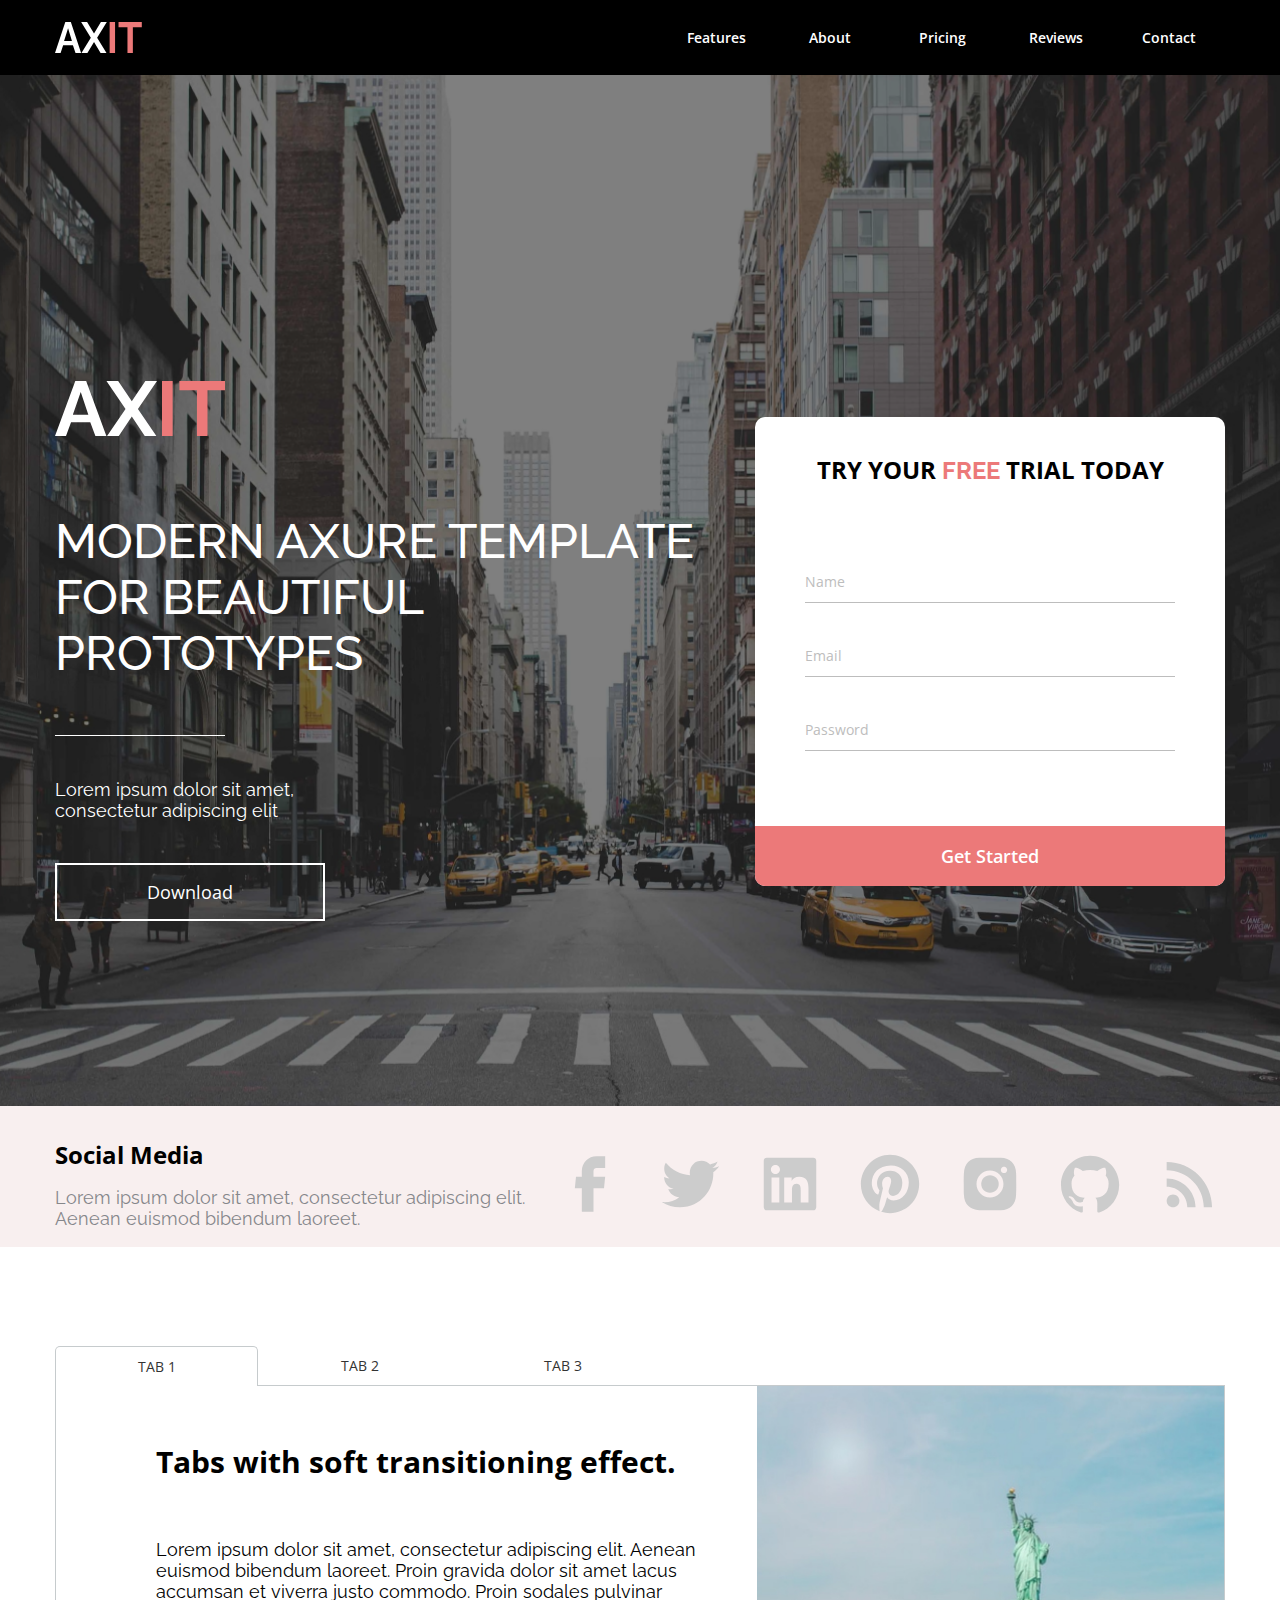
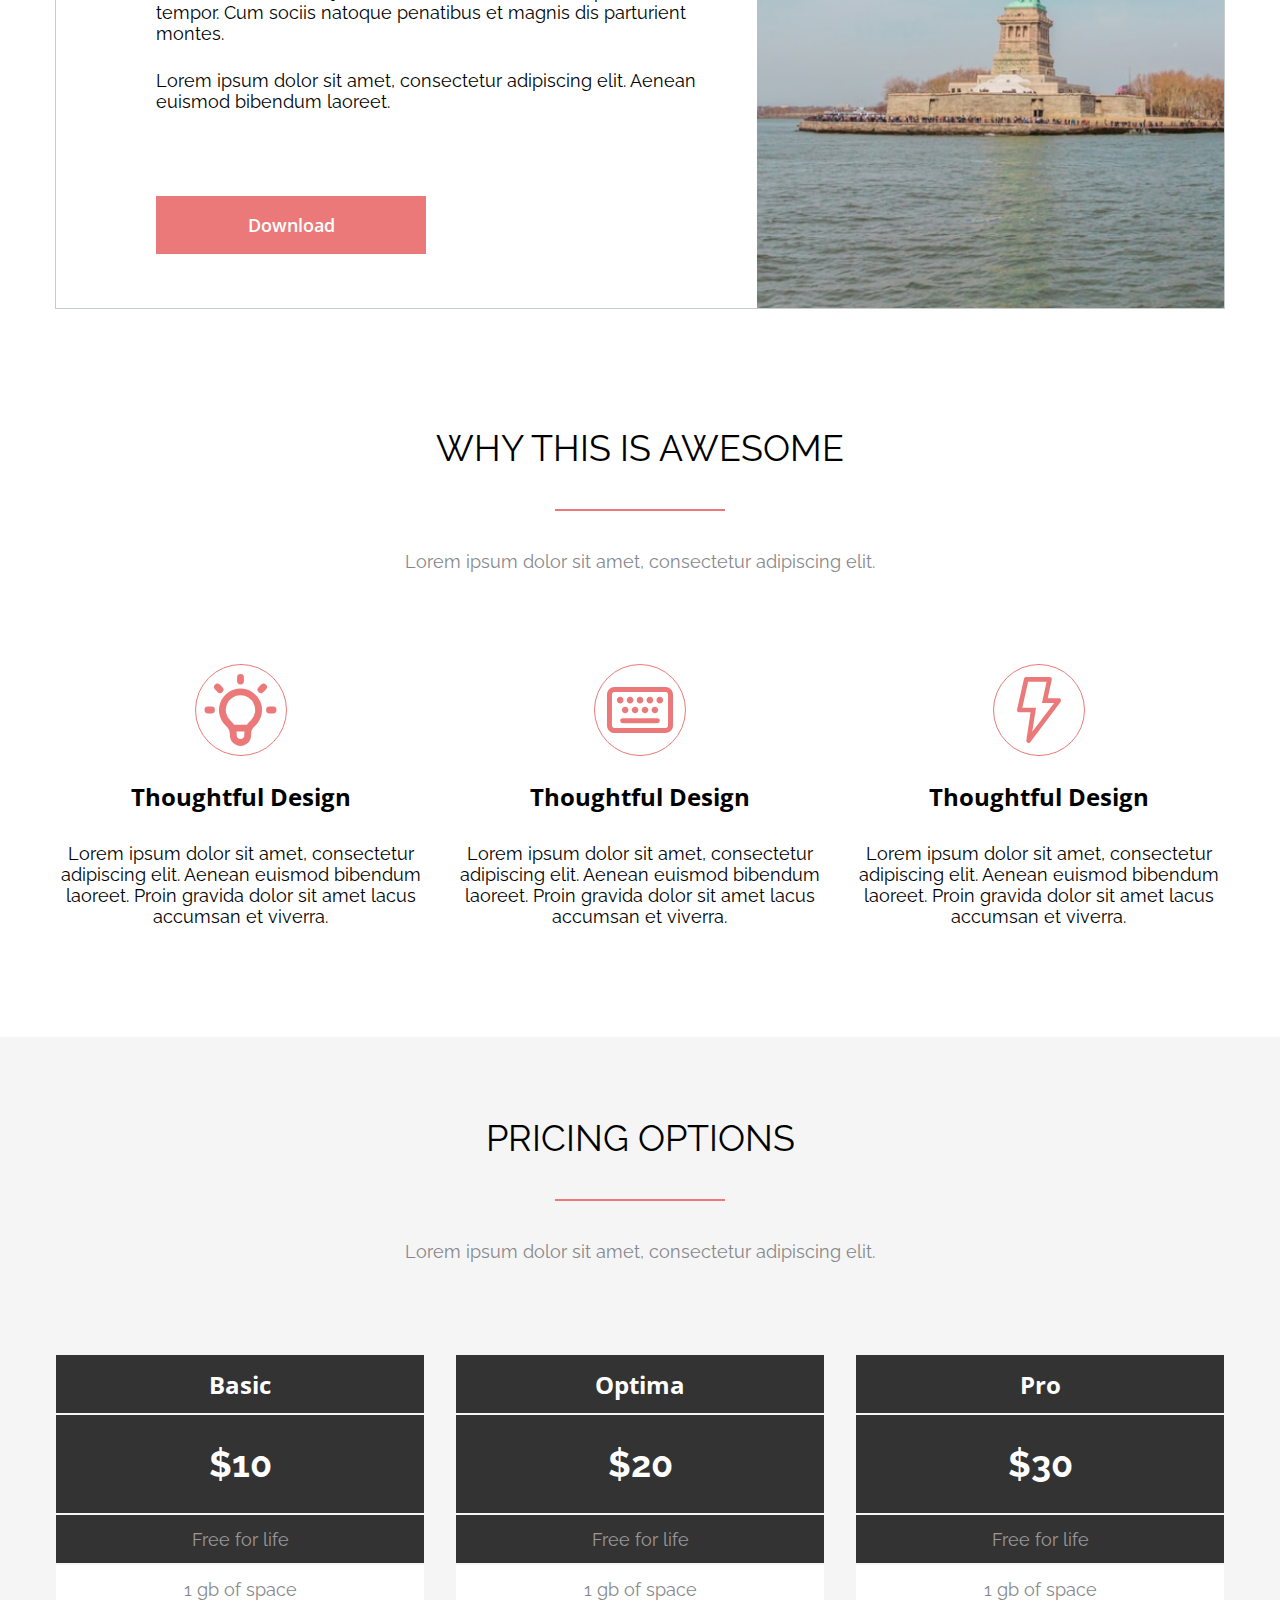
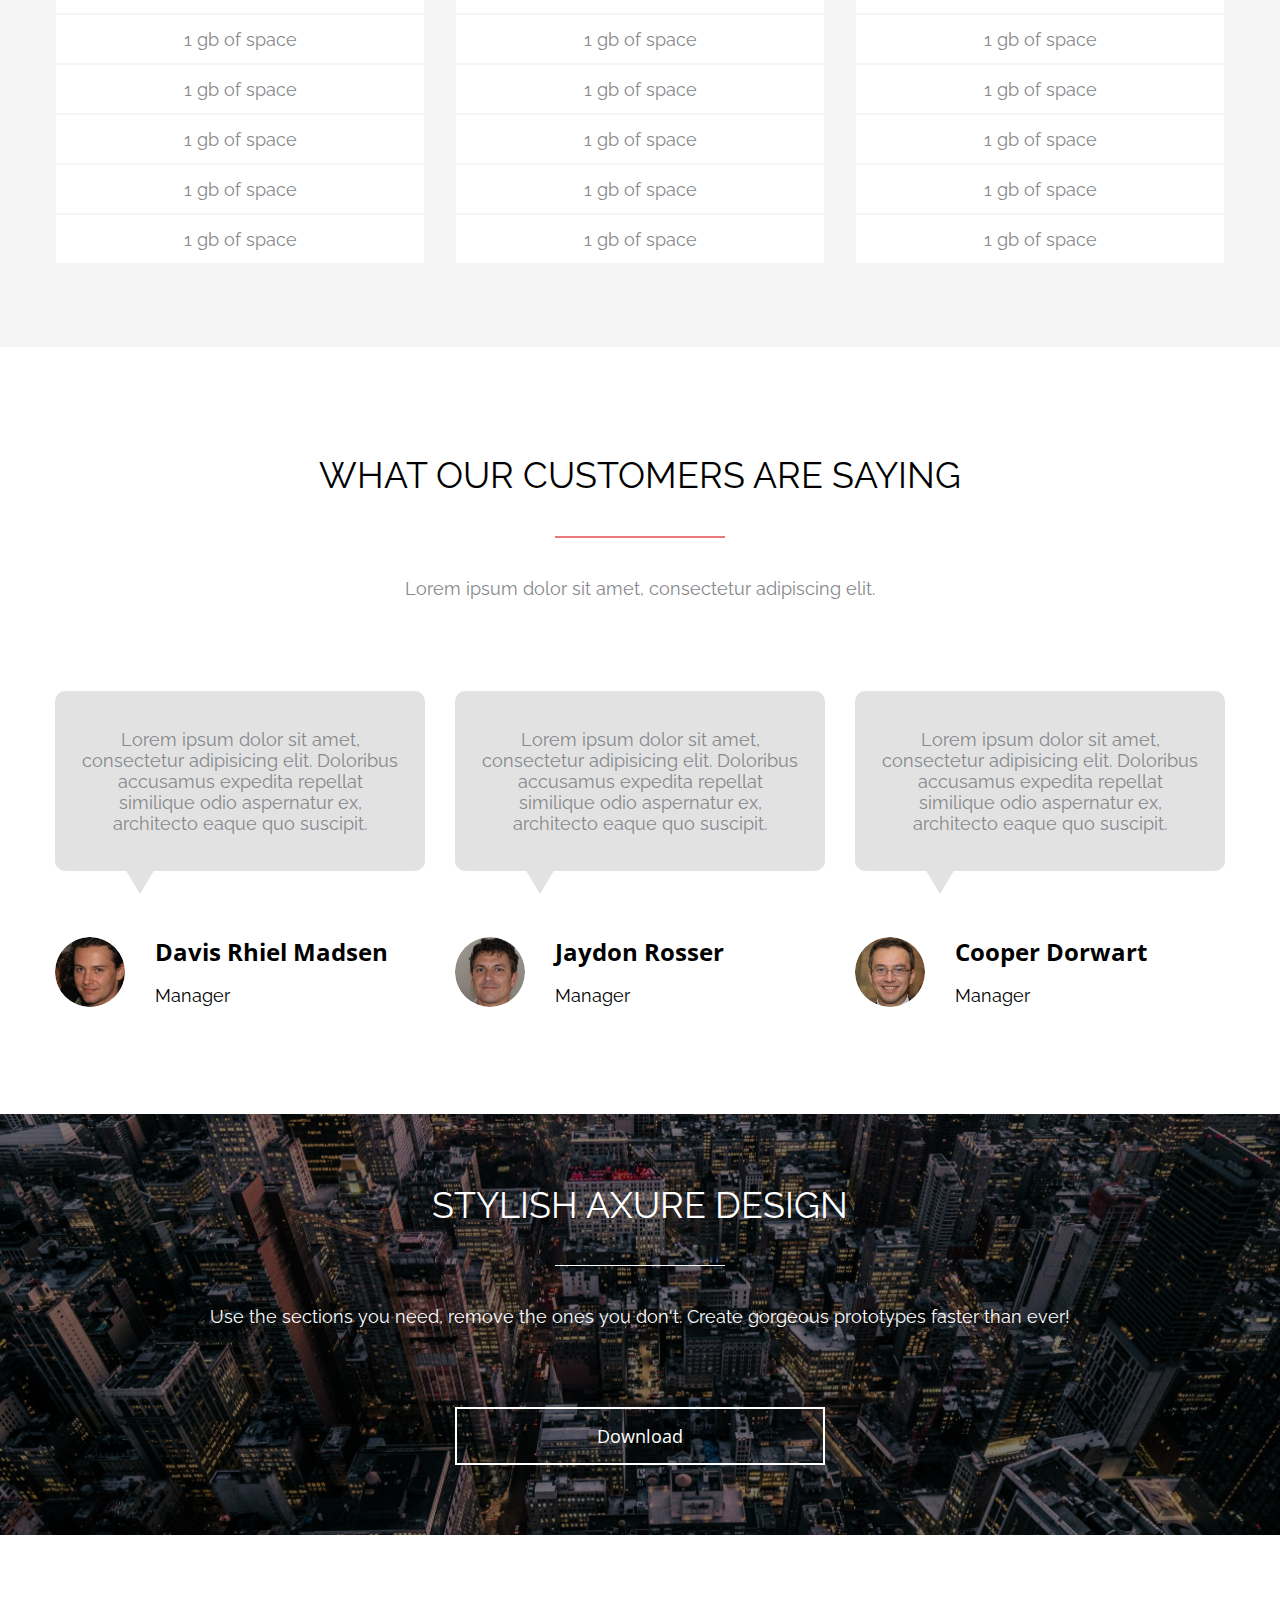
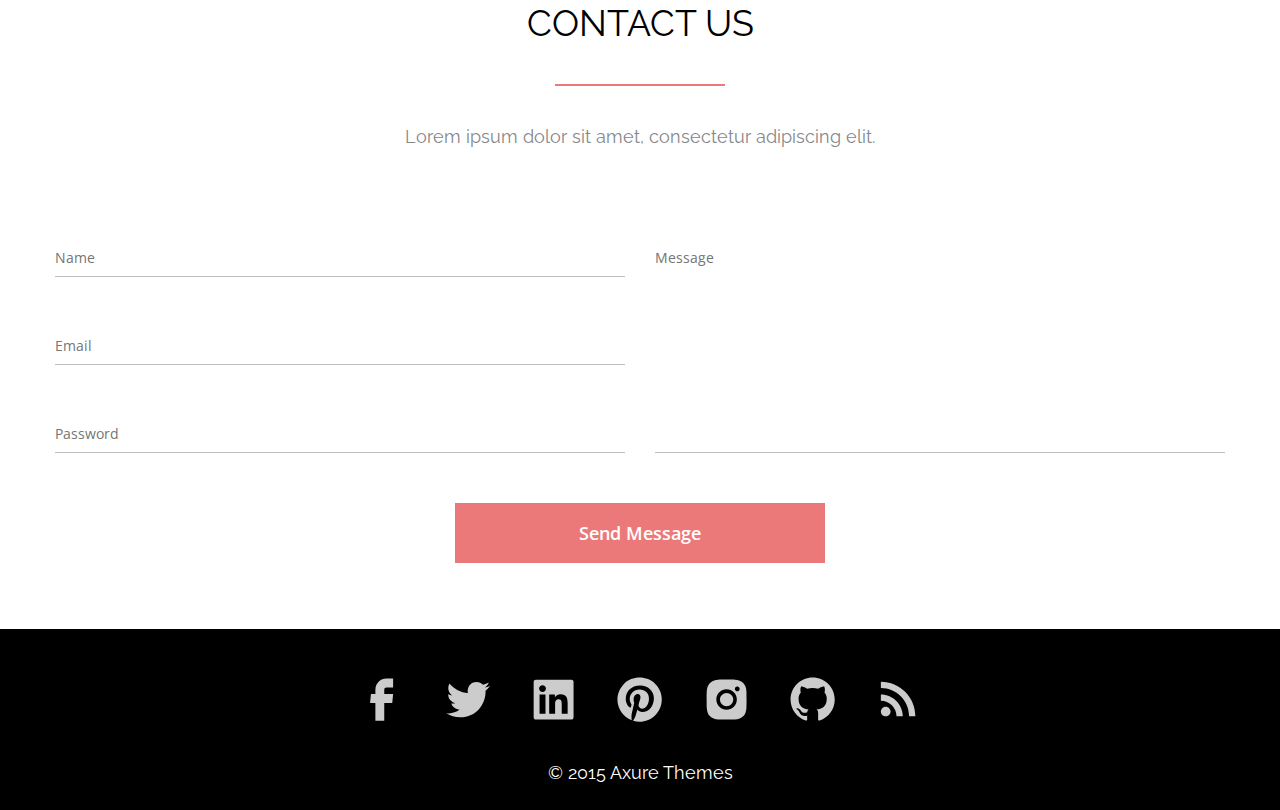
==== commit dd7db333: "Merge pull request #93 from Natalina-Yarosh/borisevich_hw7" ====
--- a/index.html
+++ b/index.html
@@ -1,373 +1,337 @@
 <!DOCTYPE html>
 <html lang="en">
 <head>
-	<meta charset="UTF-8">
-	<meta name="viewport" content="width=device-width, initial-scale=1.0">
-	<link rel="preconnect" href="https://fonts.googleapis.com">
-	<link rel="preconnect" href="https://fonts.gstatic.com" crossorigin>
-	<link href="https://fonts.googleapis.com/css2?family=Open+Sans:ital,wght@0,300..800;1,300..800&family=Raleway:ital,wght@0,100..900;1,100..900&display=swap" rel="stylesheet">
-	<link rel="stylesheet" href="style/style.css">
-	<title>Pain2</title>
+    <meta charset="UTF-8">
+    <meta name="viewport" content="width=device-width, initial-scale=1.0">
+    <link rel="preconnect" href="https://fonts.googleapis.com">
+    <link rel="preconnect" href="https://fonts.gstatic.com" crossorigin>
+    <link href="https://fonts.googleapis.com/css2?family=Open+Sans:ital,wght@0,300..800;1,300..800&family=Raleway:ital,wght@0,100..900;1,100..900&display=swap" rel="stylesheet">
+    <title>Axit</title>
+    <link rel="stylesheet" href="style/style.css"/>
 </head>
 <body>
+    <header class="header">
+        <div class="container header__content">
+            <a href="#"  class="header__icon">
+                <svg width="87" height="31" viewBox="0 0 87 31" fill="none" xmlns="http://www.w3.org/2000/svg">
+                    <path d="M10.3163 0H15.8289L26.1059 31H20.5146L17.9158 23.2718H8.1507L5.5913 31H0L10.3163 0ZM16.9314 19.0366L13.0726 6.24366L9.05633 19.0366H16.9314Z" fill="white"/>
+                    <path d="M32.086 0L39.016 11.4394L45.9067 0H51.813L42.1267 15.7183L51.498 31H45.5917L39.016 19.9972L32.401 31H26.4553L35.8266 15.7183L26.1403 0H32.086Z" fill="white"/>
+                    <path d="M54.6277 31V0H60.0615V31H54.6277Z" fill="#EC7979"/>
+                    <path d="M86.8026 5.2831H77.8644V31H72.47V5.2831H63.5318V0H86.8026V5.2831Z" fill="#EC7979"/>
+                </svg>
+            </a>
+            <nav class="header__menu">
+                <ul class="header__list">
+                    <li class="header__item"><a href="#" class="header__link">Features</a></li>
+                    <li class="header__item"><a href="#" class="header__link">About</a></li>
+                    <li class="header__item"><a href="#" class="header__link">Pricing</a></li>
+                    <li class="header__item"><a href="#" class="header__link">Reviews</a></li>
+                    <li class="header__item"><a href="#" class="header__link">Contact</a></li>
+                </ul>
+            </nav>
+        </div>
+    </header>
+    <section class="banner">
+        <div class="container banner__content">
+            <div class="banner__info">
+                <div class="banner__icon">
+                    <svg width="170" height="55" viewBox="0 0 170 55" fill="none" xmlns="http://www.w3.org/2000/svg">
+                        <path d="M20.3089 0H31.161L51.3924 55H40.3853L35.2693 41.2887H16.0456L11.0071 55H0L20.3089 0ZM33.3314 33.7747L25.735 11.0775L17.8284 33.7747H33.3314Z" fill="white"/>
+                        <path d="M63.165 0L76.8076 20.2958L90.3728 0H102L82.9313 27.8873L101.38 55H89.7526L76.8076 35.4789L63.7851 55H52.0804L70.5289 27.8873L51.4602 0H63.165Z" fill="white"/>
+                        <path d="M107 55V0H117.64V55H107Z" fill="#EC7979"/>
+                        <path d="M170 9.37324H152.499V55H141.936V9.37324H124.435V0H170V9.37324Z" fill="#EC7979"/>
+                        </svg>                                              
+                </div>
+                <h1 class="banner__title">MODERN AXURE TEMPLATE FOR BEAUTIFUL PROTOTYPES</h1>
+           
+                <p class="banner__text">Lorem ipsum dolor sit amet, consectetur adipiscing elit</p>
+                <button class="button">Download</button>
+            </div>
+            <form class="banner__form">
+                <legend class="banner__legend">Try Your <span class="banner__span">FREE</span> Trial Today</legend>
+                <div class="banner__wrapper-inputs">  
+                    <input class="banner__input" type="text" placeholder="Name" />
+                    <input class="banner__input" type="email" placeholder="Email" />
+                    <input class="banner__input" type="password" placeholder="Password" />
+                </div>
+                <button  class="banner__submit" type="submit">Get Started</button> 
+            </form>
+        </div>
+    </section>
+    <section class="social">
+        <div class="container social__content">
+                <div class="social__info">
+                    <h2 class="social__title">Social Media</h2>
+                    <p class="social__text">Lorem ipsum dolor sit amet, consectetur adipiscing elit. 
+                        Aenean euismod bibendum laoreet.</p>
+                </div>
+                <div class="social__icons">
+                    <a href="##" class="social__icon"><svg width="32" height="56" viewBox="0 0 32 56" fill="none" xmlns="http://www.w3.org/2000/svg">
+                        <path d="M7.82704 55.7083H19.4937V32.3458H30.0054L31.1604 20.7375H19.4937V14.875C19.4937 14.1014 19.801 13.3595 20.348 12.8126C20.895 12.2656 21.6368 11.9583 22.4104 11.9583H31.1604V0.291626H22.4104C18.5426 0.291626 14.8333 1.82808 12.0984 4.56299C9.36349 7.29789 7.82704 11.0072 7.82704 14.875V20.7375H1.9937L0.838703 32.3458H7.82704V55.7083Z" fill="#CCCCCC"/>
+                        </svg>                        
+                    </a>
+                    <a href="##"  class="social__icon"><svg width="59" height="48" viewBox="0 0 59 48" fill="none" xmlns="http://www.w3.org/2000/svg">
+                        <path d="M52.2629 12.3247C52.3008 12.8351 52.3008 13.3426 52.3008 13.8501C52.3008 29.3813 40.4796 47.278 18.8758 47.278C12.22 47.278 6.03667 45.3501 0.833334 42.0018C1.77833 42.1097 2.68833 42.1476 3.67125 42.1476C8.95914 42.1604 14.0973 40.3922 18.2575 37.128C15.8058 37.0836 13.4292 36.2748 11.4594 34.8143C9.48971 33.3539 8.0252 31.3148 7.27042 28.9818C7.99667 29.0897 8.72583 29.1626 9.49 29.1626C10.5429 29.1626 11.6017 29.0168 12.5846 28.763C9.92388 28.2258 7.53138 26.7836 5.81389 24.6817C4.09639 22.5797 3.15994 19.9478 3.16375 17.2334V17.0876C4.73 17.9597 6.54708 18.5051 8.47208 18.578C6.85943 17.5064 5.5371 16.0522 4.62307 14.3453C3.70905 12.6384 3.23175 10.7317 3.23375 8.7955C3.23375 6.61384 3.81417 4.613 4.83208 2.86884C7.78415 6.50014 11.4661 9.47089 15.6393 11.5887C19.8126 13.7065 24.3841 14.924 29.0579 15.1626C28.8771 14.2876 28.7662 13.3805 28.7662 12.4705C28.7655 10.9275 29.0688 9.39942 29.659 7.9737C30.2491 6.54798 31.1145 5.25255 32.2055 4.16147C33.2966 3.07038 34.5921 2.20503 36.0178 1.6149C37.4435 1.02476 38.9716 0.721403 40.5146 0.722169C43.8979 0.722169 46.9517 2.13967 49.0983 4.43217C51.7285 3.92355 54.2507 2.9634 56.5533 1.59425C55.6766 4.30913 53.8401 6.61122 51.3879 8.06925C53.7206 7.80319 56.0004 7.18974 58.1517 6.24925C56.545 8.59162 54.554 10.6457 52.2629 12.3247Z" fill="#CCCCCC"/>
+                        </svg>                        
+                    </a>
+                    <a href="##"  class="social__icon"><svg width="54" height="54" viewBox="0 0 54 54" fill="none" xmlns="http://www.w3.org/2000/svg">
+                        <path d="M50.3333 0.75H3.66667C2.89312 0.75 2.15125 1.05729 1.60427 1.60427C1.05729 2.15125 0.75 2.89312 0.75 3.66667V50.3333C0.75 51.1069 1.05729 51.8488 1.60427 52.3957C2.15125 52.9427 2.89312 53.25 3.66667 53.25H50.3333C51.1069 53.25 51.8488 52.9427 52.3957 52.3957C52.9427 51.8488 53.25 51.1069 53.25 50.3333V3.66667C53.25 2.89312 52.9427 2.15125 52.3957 1.60427C51.8488 1.05729 51.1069 0.75 50.3333 0.75ZM16.3221 45.4829H8.52875V20.4287H16.3221V45.4829ZM12.4254 17.0075C11.228 17.0075 10.0796 16.5318 9.23283 15.6851C8.3861 14.8384 7.91042 13.69 7.91042 12.4925C7.91042 11.295 8.3861 10.1466 9.23283 9.29991C10.0796 8.45319 11.228 7.9775 12.4254 7.9775C13.6229 7.9775 14.7713 8.45319 15.618 9.29991C16.4647 10.1466 16.9404 11.295 16.9404 12.4925C16.9404 13.69 16.4647 14.8384 15.618 15.6851C14.7713 16.5318 13.6229 17.0075 12.4254 17.0075ZM45.4858 45.4829H37.7012V33.3C37.7012 30.395 37.6488 26.6588 33.6529 26.6588C29.5988 26.6588 28.9833 29.8263 28.9833 33.0958V45.4858H21.2046V20.4317H28.6713V23.8558H28.7792C29.8146 21.8871 32.3579 19.8104 36.1408 19.8104C44.0275 19.8104 45.4829 24.9963 45.4829 31.7454V45.4829H45.4858Z" fill="#CCCCCC"/>
+                        </svg>                        
+                    </a>
+                    <a href="##" class="social__icon"><svg width="60" height="60" viewBox="0 0 60 60" fill="none" xmlns="http://www.w3.org/2000/svg">
+                        <path d="M21.3667 57.8251C24.1667 58.6709 26.9958 59.1667 30 59.1667C37.7355 59.1667 45.1541 56.0938 50.6239 50.624C56.0938 45.1542 59.1667 37.7355 59.1667 30C59.1667 26.1698 58.4123 22.3771 56.9465 18.8384C55.4807 15.2998 53.3323 12.0845 50.6239 9.37609C47.9156 6.66772 44.7003 4.51932 41.1616 3.05355C37.6229 1.58779 33.8302 0.833374 30 0.833374C26.1698 0.833374 22.3771 1.58779 18.8384 3.05355C15.2997 4.51932 12.0844 6.66772 9.37605 9.37609C3.90624 14.8459 0.833328 22.2646 0.833328 30C0.833328 42.3959 8.62083 53.0417 19.6167 57.2417C19.3542 54.9667 19.0917 51.2042 19.6167 48.6084L22.9708 34.2C22.9708 34.2 22.125 32.5084 22.125 29.825C22.125 25.8 24.6333 22.7959 27.4917 22.7959C30 22.7959 31.1667 24.6334 31.1667 26.9959C31.1667 29.5042 29.5042 33.0917 28.6583 36.5334C28.1625 39.3917 30.175 41.9 33.0917 41.9C38.2833 41.9 42.3083 36.3584 42.3083 28.5417C42.3083 21.5417 37.2917 16.7584 30.0875 16.7584C21.8625 16.7584 17.0208 22.8834 17.0208 29.3292C17.0208 31.8375 17.8375 34.375 19.1792 36.0375C19.4417 36.2125 19.4417 36.4459 19.3542 36.8834L18.5083 40.0625C18.5083 40.5584 18.1875 40.7334 17.6917 40.3834C13.9583 38.75 11.8 33.4417 11.8 29.1542C11.8 19.9375 18.3333 11.5667 30.9333 11.5667C40.9667 11.5667 48.7833 18.7709 48.7833 28.3375C48.7833 38.3709 42.5708 46.4209 33.675 46.4209C30.8458 46.4209 28.075 44.9042 27.0833 43.125L25.1292 50.0375C24.4583 52.5459 22.6208 55.9 21.3667 57.9125V57.8251Z" fill="#CCCCCC"/>
+                        </svg>                        
+                    </a>
+                    <a href="##" class="social__icon"><svg width="54" height="54" viewBox="0 0 54 54" fill="none" xmlns="http://www.w3.org/2000/svg">
+                        <path d="M53.0956 16.2228C53.0661 14.0138 52.6526 11.8267 51.8735 9.75946C51.1978 8.01574 50.1659 6.43212 48.8436 5.1098C47.5212 3.78748 45.9376 2.75552 44.1939 2.07988C42.1532 1.31383 39.9973 0.89962 37.8181 0.854875C35.0122 0.729458 34.1226 0.694458 27.0001 0.694458C19.8776 0.694458 18.9647 0.694458 16.1793 0.854875C14.001 0.899949 11.8462 1.31416 9.80639 2.07988C8.0624 2.75505 6.47854 3.78684 5.15616 5.10922C3.83377 6.4316 2.80199 8.01546 2.12681 9.75946C1.35923 11.7986 0.94592 13.9539 0.904727 16.1324C0.779311 18.9411 0.741394 19.8307 0.741394 26.9532C0.741394 34.0757 0.741394 34.9857 0.904727 37.774C0.948477 39.9557 1.35973 42.1082 2.12681 44.1528C2.80312 45.8963 3.83567 47.4795 5.1585 48.8013C6.48132 50.1231 8.06533 51.1545 9.80931 51.8295C11.8435 52.6263 13.9987 53.0701 16.1822 53.142C18.991 53.2674 19.8806 53.3053 27.0031 53.3053C34.1256 53.3053 35.0385 53.3053 37.8239 53.142C40.0031 53.099 42.1591 52.6858 44.1997 51.9199C45.943 51.2434 47.5262 50.2112 48.8484 48.889C50.1707 47.5668 51.2029 45.9836 51.8793 44.2403C52.6464 42.1986 53.0576 40.0461 53.1014 37.8615C53.2268 35.0557 53.2647 34.1661 53.2647 27.0407C53.2589 19.9182 53.2589 19.014 53.0956 16.2228ZM26.9826 40.4224C19.5335 40.4224 13.4989 34.3878 13.4989 26.9386C13.4989 19.4895 19.5335 13.4549 26.9826 13.4549C30.5588 13.4549 33.9884 14.8755 36.5171 17.4042C39.0458 19.9329 40.4664 23.3625 40.4664 26.9386C40.4664 30.5147 39.0458 33.9444 36.5171 36.4731C33.9884 39.0018 30.5588 40.4224 26.9826 40.4224ZM41.0031 16.1003C40.5901 16.1007 40.181 16.0196 39.7994 15.8617C39.4177 15.7039 39.071 15.4723 38.7789 15.1802C38.4869 14.8882 38.2553 14.5414 38.0974 14.1598C37.9396 13.7782 37.8585 13.3691 37.8589 12.9561C37.8589 12.5434 37.9402 12.1348 38.0981 11.7535C38.2561 11.3722 38.4875 11.0257 38.7794 10.7339C39.0712 10.4421 39.4176 10.2106 39.7989 10.0526C40.1802 9.89471 40.5889 9.81342 41.0016 9.81342C41.4143 9.81342 41.823 9.89471 42.2043 10.0526C42.5856 10.2106 42.932 10.4421 43.2238 10.7339C43.5157 11.0257 43.7472 11.3722 43.9051 11.7535C44.063 12.1348 44.1443 12.5434 44.1443 12.9561C44.1443 14.6945 42.7385 16.1003 41.0031 16.1003Z" fill="#CCCCCC"/>
+                        <path d="M26.9829 35.6974C31.8202 35.6974 35.7416 31.776 35.7416 26.9387C35.7416 22.1014 31.8202 18.1799 26.9829 18.1799C22.1456 18.1799 18.2242 22.1014 18.2242 26.9387C18.2242 31.776 22.1456 35.6974 26.9829 35.6974Z" fill="#CCCCCC"/>
+                        </svg>                        
+                    </a>
+                    <a href="##" class="social__icon"><svg width="60" height="58" viewBox="0 0 60 58" fill="none" xmlns="http://www.w3.org/2000/svg">
+                        <path fill-rule="evenodd" clip-rule="evenodd" d="M30.0754 0.833374C14.0074 0.833374 0.984528 13.8563 0.984528 29.9242C0.984528 42.775 9.31745 53.6805 20.8791 57.5305C22.3345 57.793 22.8595 56.8975 22.8595 56.1275C22.8595 55.4363 22.8362 53.6046 22.8274 51.1809C14.7337 52.9367 13.0245 47.2784 13.0245 47.2784C11.7062 43.9184 9.79578 43.023 9.79578 43.023C7.15619 41.2175 9.99703 41.2584 9.99703 41.2584C12.9195 41.4625 14.4508 44.2567 14.4508 44.2567C17.0466 48.7017 21.2641 47.4184 22.9149 46.6746C23.1804 44.7934 23.9387 43.51 24.767 42.7838C18.3095 42.0517 11.5195 39.555 11.5195 28.4046C11.5195 25.2342 12.6541 22.6325 14.5062 20.6025C14.2116 19.8646 13.2054 16.9042 14.7949 12.9025C14.7949 12.9025 17.2362 12.118 22.7924 15.8805C25.1654 15.2349 27.6132 14.9054 30.0724 14.9005C32.5317 14.9044 34.9797 15.234 37.3524 15.8805C42.9116 12.115 45.3499 12.9025 45.3499 12.9025C46.9395 16.9042 45.942 19.8646 45.6387 20.6025C47.5054 22.6325 48.6254 25.2313 48.6254 28.4046C48.6254 39.5842 41.8295 42.04 35.3487 42.7605C36.3841 43.6588 37.3174 45.4321 37.3174 48.1446C37.3174 52.0355 37.2824 55.1738 37.2824 56.1275C37.2824 56.9063 37.8016 57.8105 39.2862 57.5246C50.842 53.6688 59.1662 42.7721 59.1662 29.9242C59.1662 13.8563 46.1433 0.833374 30.0754 0.833374Z" fill="#CCCCCC"/>
+                        </svg>                        
+                    </a>
+                    <a href="##" class="social__icon"><svg width="70" height="70" viewBox="0 0 70 70" fill="none" xmlns="http://www.w3.org/2000/svg">
+                        <path d="M18.025 58.3334C21.5366 58.3334 24.3834 55.4866 24.3834 51.975C24.3834 48.4634 21.5366 45.6167 18.025 45.6167C14.5134 45.6167 11.6667 48.4634 11.6667 51.975C11.6667 55.4866 14.5134 58.3334 18.025 58.3334Z" fill="#CCCCCC"/>
+                        <path d="M11.6667 12.9498V21.204C32.1709 21.204 48.7959 37.829 48.7959 58.3332H57.05C57.05 33.279 36.7209 12.9498 11.6667 12.9498ZM11.6667 29.4582V37.7123C23.0417 37.7123 32.2875 46.9582 32.2875 58.3332H40.5417C40.5417 42.379 27.6209 29.4582 11.6667 29.4582Z" fill="#CCCCCC"/>
+                        </svg>
+                    </a>
+                </div>
+            
+        </div>
+    </section>
+    <div class="tabs">
+        <div class="container">
+            <div class="tabs__elements">
+                <button class="tabs__button tabs__button-active">TAB 1</button>
+                <button class="tabs__button">TAB 2</button>
+                <button class="tabs__button">TAB 3</button>
+            </div>
+            <div class="tabs__content">
+                <div class="tabs__info">
+                    <h3 class="tabs__title">Tabs with soft transitioning effect.</h3>
+                    <p class="tabs__text">Lorem ipsum dolor sit amet, consectetur adipiscing elit. Aenean euismod bibendum laoreet. Proin gravida dolor sit amet lacus accumsan et viverra justo commodo. Proin sodales pulvinar tempor. Cum sociis natoque  penatibus et magnis dis parturient montes.</p>
+                    <p class="tabs__text">Lorem ipsum dolor sit amet, consectetur adipiscing elit. Aenean euismod  bibendum laoreet.</p>
+                    <button class="tabs__btn">Download</button>
+                </div>
+                <div class="tabs__wrapper-img">
+                    <img class="tabs__img" src="photo/Statue.jpg" alt="statue">
+                </div>
+            </div>
+        </div>
+    </div>
+    <section class="about">
+        <div class="container"> 
+            <div class="head">
+                <h2 class="head__title">Why this is awesome</h2>
+                <div class="head__line"></div>
+                <p class="head__text">Lorem ipsum dolor sit amet, consectetur adipiscing elit.</p>
+            </div>
+            <div class="about__elements">
+                <div class="about__element">
+                    <div class="about__circle about__wrapper-icon"><svg width="73" height="72" viewBox="0 0 73 72" fill="none" xmlns="http://www.w3.org/2000/svg">
+                        <path d="M28.0362 54.0594H44.9602H28.0362ZM36.5 3.4931V7.10498V3.4931ZM59.5481 13.014L56.9876 15.5676L59.5481 13.014ZM69.0948 36H65.4731H69.0948ZM7.52688 36H3.90524H7.52688ZM16.0124 15.5676L13.4519 13.014L16.0124 15.5676ZM23.6939 48.7716C21.1619 46.2458 19.4377 43.0279 18.7394 39.5248C18.0411 36.0218 18.4 32.3909 19.7707 29.0912C21.1414 25.7916 23.4623 22.9714 26.4401 20.9872C29.4179 19.003 32.9187 17.944 36.5 17.944C40.0813 17.944 43.5821 19.003 46.5599 20.9872C49.5377 22.9714 51.8586 25.7916 53.2293 29.0912C54.6 32.3909 54.9589 36.0218 54.2606 39.5248C53.5623 43.0279 51.8381 46.2458 49.3061 48.7716L47.3215 50.7473C46.1868 51.8791 45.2868 53.2227 44.6729 54.7013C44.059 56.18 43.7431 57.7648 43.7433 59.3652V61.2831C43.7433 63.199 42.9801 65.0364 41.6218 66.3911C40.2634 67.7458 38.421 68.5069 36.5 68.5069C34.579 68.5069 32.7366 67.7458 31.3782 66.3911C30.0199 65.0364 29.2567 63.199 29.2567 61.2831V59.3652C29.2567 56.1326 27.9674 53.03 25.6785 50.7473L23.6939 48.7716Z" stroke="#EC7979" stroke-width="6.83333" stroke-linecap="round" stroke-linejoin="round"/>
+                        </svg>
+                    </div>
+                    <h3 class="about__title">Thoughtful Design</h3>
+                    <p class="about__text">Lorem ipsum dolor sit amet, consectetur adipiscing  elit. Aenean euismod bibendum laoreet. Proin gravida  dolor sit amet lacus accumsan et viverra.</p>
+                </div>
+                <div class="about__element">
+                    <div class="about__circle about__wrapper-icon"><svg width="66" height="46" viewBox="0 0 66 46" fill="none" xmlns="http://www.w3.org/2000/svg">
+                        <path d="M58.5732 0C60.543 0 62.432 0.778611 63.8248 2.16455C65.2176 3.55048 66.0001 5.43021 66.0001 7.39022V38.6098C66.0001 40.5698 65.2176 42.4495 63.8248 43.8355C62.432 45.2214 60.543 46 58.5732 46H7.42695C6.45164 46 5.48588 45.8088 4.58481 45.4375C3.68375 45.0661 2.86501 44.5217 2.17537 43.8355C1.48572 43.1492 0.938662 42.3345 0.565427 41.4379C0.192193 40.5413 9.15527e-05 39.5803 9.15527e-05 38.6098V7.39022C9.15527e-05 5.43021 0.782562 3.55048 2.17537 2.16455C3.56817 0.778611 5.45722 0 7.42695 0H58.5732ZM58.5732 4.92681H7.42695C6.77037 4.92681 6.14069 5.18635 5.67642 5.64833C5.21215 6.11031 4.95133 6.73688 4.95133 7.39022V38.6098C4.95133 39.9696 6.06041 41.0732 7.42695 41.0732H58.5732C59.2298 41.0732 59.8595 40.8137 60.3238 40.3517C60.788 39.8897 61.0489 39.2631 61.0489 38.6098V7.39022C61.0489 6.73688 60.788 6.11031 60.3238 5.64833C59.8595 5.18635 59.2298 4.92681 58.5732 4.92681ZM15.679 31.2031H50.3377C50.9649 31.2033 51.5687 31.4404 52.027 31.8665C52.4853 32.2926 52.764 32.876 52.8068 33.4986C52.8495 34.1213 52.6532 34.737 52.2573 35.2211C51.8615 35.7053 51.2957 36.0219 50.6744 36.107L50.3377 36.13H15.679C15.0518 36.1298 14.448 35.8927 13.9897 35.4666C13.5314 35.0405 13.2527 34.4571 13.2099 33.8345C13.1672 33.2118 13.3635 32.5961 13.7594 32.112C14.1552 31.6278 14.7209 31.3112 15.3423 31.2261L15.679 31.2031ZM47.8621 19.7072C48.7375 19.7072 49.5771 20.0533 50.1961 20.6693C50.8151 21.2852 51.1629 22.1207 51.1629 22.9918C51.1629 23.8629 50.8151 24.6983 50.1961 25.3143C49.5771 25.9303 48.7375 26.2763 47.8621 26.2763C46.9866 26.2763 46.147 25.9303 45.528 25.3143C44.909 24.6983 44.5612 23.8629 44.5612 22.9918C44.5612 22.1207 44.909 21.2852 45.528 20.6693C46.147 20.0533 46.9866 19.7072 47.8621 19.7072ZM28.0736 19.7072C28.949 19.7072 29.7886 20.0533 30.4076 20.6693C31.0267 21.2852 31.3744 22.1207 31.3744 22.9918C31.3744 23.8629 31.0267 24.6983 30.4076 25.3143C29.7886 25.9303 28.949 26.2763 28.0736 26.2763C27.1982 26.2763 26.3586 25.9303 25.7396 25.3143C25.1206 24.6983 24.7728 23.8629 24.7728 22.9918C24.7728 22.1207 25.1206 21.2852 25.7396 20.6693C26.3586 20.0533 27.1982 19.7072 28.0736 19.7072ZM18.1711 19.7072C19.0466 19.7072 19.8861 20.0533 20.5052 20.6693C21.1242 21.2852 21.472 22.1207 21.472 22.9918C21.472 23.8629 21.1242 24.6983 20.5052 25.3143C19.8861 25.9303 19.0466 26.2763 18.1711 26.2763C17.2957 26.2763 16.4561 25.9303 15.8371 25.3143C15.2181 24.6983 14.8703 23.8629 14.8703 22.9918C14.8703 22.1207 15.2181 21.2852 15.8371 20.6693C16.4561 20.0533 17.2957 19.7072 18.1711 19.7072ZM37.9761 19.7072C38.8515 19.7072 39.6911 20.0533 40.3101 20.6693C40.9291 21.2852 41.2769 22.1207 41.2769 22.9918C41.2769 23.8629 40.9291 24.6983 40.3101 25.3143C39.6911 25.9303 38.8515 26.2763 37.9761 26.2763C37.1007 26.2763 36.2611 25.9303 35.642 25.3143C35.023 24.6983 34.6753 23.8629 34.6753 22.9918C34.6753 22.1207 35.023 21.2852 35.642 20.6693C36.2611 20.0533 37.1007 19.7072 37.9761 19.7072ZM13.2034 9.85362C14.0788 9.85362 14.9184 10.1997 15.5374 10.8156C16.1565 11.4316 16.5042 12.2671 16.5042 13.1382C16.5042 14.0093 16.1565 14.8447 15.5374 15.4607C14.9184 16.0767 14.0788 16.4227 13.2034 16.4227C12.328 16.4227 11.4884 16.0767 10.8694 15.4607C10.2503 14.8447 9.90257 14.0093 9.90257 13.1382C9.90257 12.2671 10.2503 11.4316 10.8694 10.8156C11.4884 10.1997 12.328 9.85362 13.2034 9.85362ZM23.0894 9.85362C23.9648 9.85362 24.8044 10.1997 25.4234 10.8156C26.0424 11.4316 26.3902 12.2671 26.3902 13.1382C26.3902 14.0093 26.0424 14.8447 25.4234 15.4607C24.8044 16.0767 23.9648 16.4227 23.0894 16.4227C22.2139 16.4227 21.3744 16.0767 20.7553 15.4607C20.1363 14.8447 19.7885 14.0093 19.7885 13.1382C19.7885 12.2671 20.1363 11.4316 20.7553 10.8156C21.3744 10.1997 22.2139 9.85362 23.0894 9.85362ZM32.9918 9.85362C33.8673 9.85362 34.7068 10.1997 35.3259 10.8156C35.9449 11.4316 36.2927 12.2671 36.2927 13.1382C36.2927 14.0093 35.9449 14.8447 35.3259 15.4607C34.7068 16.0767 33.8673 16.4227 32.9918 16.4227C32.1164 16.4227 31.2768 16.0767 30.6578 15.4607C30.0388 14.8447 29.691 14.0093 29.691 13.1382C29.691 12.2671 30.0388 11.4316 30.6578 10.8156C31.2768 10.1997 32.1164 9.85362 32.9918 9.85362ZM42.8943 9.85362C43.7697 9.85362 44.6093 10.1997 45.2283 10.8156C45.8474 11.4316 46.1951 12.2671 46.1951 13.1382C46.1951 14.0093 45.8474 14.8447 45.2283 15.4607C44.6093 16.0767 43.7697 16.4227 42.8943 16.4227C42.0189 16.4227 41.1793 16.0767 40.5603 15.4607C39.9413 14.8447 39.5935 14.0093 39.5935 13.1382C39.5935 12.2671 39.9413 11.4316 40.5603 10.8156C41.1793 10.1997 42.0189 9.85362 42.8943 9.85362ZM52.7968 9.85362C53.6722 9.85362 54.5118 10.1997 55.1308 10.8156C55.7499 11.4316 56.0976 12.2671 56.0976 13.1382C56.0976 14.0093 55.7499 14.8447 55.1308 15.4607C54.5118 16.0767 53.6722 16.4227 52.7968 16.4227C51.9214 16.4227 51.0818 16.0767 50.4628 15.4607C49.8437 14.8447 49.496 14.0093 49.496 13.1382C49.496 12.2671 49.8437 11.4316 50.4628 10.8156C51.0818 10.1997 51.9214 9.85362 52.7968 9.85362Z" fill="#EC7979"/>
+                        </svg>
+                    </div>
+                    <h3 class="about__title">Thoughtful Design</h3>
+                    <p class="about__text">Lorem ipsum dolor sit amet, consectetur adipiscing  elit. Aenean euismod bibendum laoreet. Proin gravida  dolor sit amet lacus accumsan et viverra.</p>
+                </div>
+                <div class="about__element">
+                    <div class="about__circle about__wrapper-icon"><svg width="44" height="66" viewBox="0 0 44 66" fill="none" xmlns="http://www.w3.org/2000/svg">
+                        <path d="M10.7308 65.8114C10.2572 65.6078 9.86369 65.2494 9.61227 64.7927C9.36084 64.336 9.26586 63.8071 9.34231 63.2893L13.5542 35.3575H2.37647C2.0221 35.3672 1.67028 35.2939 1.34815 35.1432C1.02602 34.9925 0.742197 34.7684 0.518571 34.4882C0.294944 34.2081 0.137497 33.8793 0.0583768 33.5274C-0.0207433 33.1754 -0.0194209 32.8096 0.0622413 32.4583L7.00493 1.81582C7.1271 1.28846 7.42391 0.820076 7.84542 0.489504C8.26692 0.158932 8.78737 -0.0136382 9.31916 0.00084246H32.4615C32.8072 -0.000354887 33.1488 0.077363 33.4612 0.228286C33.7735 0.379208 34.0488 0.5995 34.2666 0.872974C34.4875 1.14954 34.6439 1.47353 34.724 1.82057C34.8042 2.16761 34.806 2.52865 34.7294 2.87652L30.7258 21.2149H41.7184C42.1521 21.214 42.5774 21.3373 42.9456 21.5706C43.3139 21.804 43.6104 22.1381 43.8012 22.5348C43.967 22.9156 44.0308 23.3343 43.9861 23.7484C43.9414 24.1624 43.7898 24.557 43.5466 24.892L13.4616 64.9629C13.2583 65.2699 12.9868 65.5238 12.6692 65.7039C12.3515 65.8841 11.9967 65.9856 11.6334 66C11.3237 65.9941 11.0178 65.9302 10.7308 65.8114ZM24.9402 25.9291L29.5687 4.71507H11.1705L5.2924 30.6433H18.9695L15.2899 54.8744L37.0899 25.9291H24.9402Z" fill="#EC7979"/>
+                        </svg>
+                    </div>
+                    <h3 class="about__title">Thoughtful Design</h3>
+                    <p class="about__text">Lorem ipsum dolor sit amet, consectetur adipiscing  elit. Aenean euismod bibendum laoreet. Proin gravida  dolor sit amet lacus accumsan et viverra.</p>
+                </div>
+            </div>
+        </div>
+    </section>
+    <section class="prices">
+        <div class="container">
+        <div class="head">
+            <h2 class="head__title">pricing options</h2>
+            <div class="head__line"></div>
+            <p class="head__text">Lorem ipsum dolor sit amet, consectetur adipiscing elit.</p>
+        </div>
+        <div class="prices__options">
+            <div class="price">
+                <h3 class="price__title">Basic</h3>
+                <p class="price__value">$10</p>
+                <ul class="price__list">
+                    <li class="price__item price__item--description">Free for life</li>
+                    <li class="price__item">1 gb of space</li>
+                    <li class="price__item">1 gb of space</li>
+                    <li class="price__item">1 gb of space</li>
+                    <li class="price__item">1 gb of space</li>
+                    <li class="price__item">1 gb of space</li>
+                    <li class="price__item">1 gb of space</li>
+                </ul>
+            </div>
+            <div class="price">
+                <h3 class="price__title">Optima</h3>
+                <p class="price__value"> $20</p>
+                <ul class="price__list">
+                    <li class="price__item price__item--description">Free for life</li>
+                    <li class="price__item">1 gb of space</li>
+                    <li class="price__item">1 gb of space</li>
+                    <li class="price__item">1 gb of space</li>
+                    <li class="price__item">1 gb of space</li>
+                    <li class="price__item">1 gb of space</li>
+                    <li class="price__item">1 gb of space</li>
+                </ul>
+            </div>
+            <div class="price">
+                <h3 class="price__title">Pro</h3>
+                <p class="price__value">$30</p>
+                <ul class="price__list">
+                    <li class="price__item price__item--description">Free for life</li>
+                    <li class="price__item">1 gb of space</li>
+                    <li class="price__item">1 gb of space</li>
+                    <li class="price__item">1 gb of space</li>
+                    <li class="price__item">1 gb of space</li>
+                    <li class="price__item">1 gb of space</li>
+                    <li class="price__item">1 gb of space</li>
+                </ul>
+            </div>
+        </div>
+        </div>
+    </section>
+    <section class="customers">
+        <div class="container">
+            <div class="head">
+                <h2 class="head__title">what our customers are saying</h2>
+                <div class="head__line"></div>
+                <p class="head__text">Lorem ipsum dolor sit amet, consectetur adipiscing elit.</p>
+            </div>
+            <div class="customers__reviews">
+                <div class="review">
+                    <p class="review__text">Lorem ipsum dolor sit amet, 
+                        consectetur adipisicing elit. Doloribus 
+                        accusamus expedita repellat similique 
+                        odio aspernatur ex, architecto eaque 
+                        quo suscipit.
+                    </p>
+                    <div class="review__info">
+                        <div class="review__wrapper-img">
+                            <img class="review__img" src="photo/persone1.png" alt="customer">
+                        </div>
+                        <div class="review__person">
+                            <p class="review__person-name">Davis Rhiel Madsen</p>
+                            <p class="review__person-job">Manager</p>
+                        </div>
+                    </div>
+                </div>
+                <div class="review">
+                    <p class="review__text">Lorem ipsum dolor sit amet, 
+                        consectetur adipisicing elit. Doloribus 
+                        accusamus expedita repellat similique 
+                        odio aspernatur ex, architecto eaque 
+                        quo suscipit.
+                    </p>
+                    <div class="review__info">
+                        <div class="review__wrapper-img review__wrapper">
+                            <img class="review__img" src="photo/persone2.png" alt="customer">
+                        </div>
+                        <div class="review__person review__wrapper">
+                            <p class="review__person-name">Jaydon Rosser</p>
+                            <p class="review__person-job">Manager</p>
+                        </div>
+                    </div>
+                </div>
+                <div class="review">
+                    <p class="review__text">Lorem ipsum dolor sit amet, 
+                        consectetur adipisicing elit. Doloribus 
+                        accusamus expedita repellat similique 
+                        odio aspernatur ex, architecto eaque 
+                        quo suscipit.
+                    </p>
+                    <div class="review__info">
+                        <div class="review__wrapper-img review__wrapper">
+                            <img class="review__img" src="photo/persone3.png" alt="customer">
+                        </div>
+                        <div class="review__person review__wrapper">
+                            <p class="review__person-name">Cooper Dorwart</p>
+                            <p class="review__person-job">Manager</p>
+                        </div>
+                    </div>
+                </div>
+            </div>
+        </div>
+    </section>
+    <section class="design">
+        <div class="container design__content">
+            <h2 class="design__title">STYLISH AXURE DESIGN</h2>
+            <p class="design__text">Use the sections you need, remove the ones you don't.  Create gorgeous prototypes faster than ever!</p>
+            <button class="button button-design">Download</button>
+        </div>
+    </section>
+    <section class="contact">
+        <div class="container">
+            <div class="head">
+                <h2 class="head__title">contact us</h2>
+                <div class="head__line"></div>
+                <p class="head__text">Lorem ipsum dolor sit amet, consectetur adipiscing elit.</p>
+            </div>
+            <form class="contact__form">
+                <div class="contact__wrapper">
+                    <div class="contact__wrapper-inputs">  
+                        <input class="contact__input" type="text" placeholder="Name" />
+                        <input class="contact__input" type="email" placeholder="Email" />
+                        <input class="contact__input" type="password" placeholder="Password" />
+                    </div>
 
-	<header class="header">
-		<div class="header__container">
-			<a class="header__logo" href="#">
-				<svg width="87" height="31" viewBox="0 0 87 31" fill="none" xmlns="http://www.w3.org/2000/svg">
-					<path d="M10.3163 0H15.8289L26.1059 31H20.5146L17.9158 23.2718H8.1507L5.5913 31H0L10.3163 0ZM16.9314 19.0366L13.0726 6.24366L9.05633 19.0366H16.9314Z" fill="white"/>
-					<path d="M32.086 0L39.016 11.4394L45.9067 0H51.813L42.1267 15.7183L51.498 31H45.5917L39.016 19.9972L32.401 31H26.4553L35.8266 15.7183L26.1403 0H32.086Z" fill="white"/>
-					<path d="M54.6277 31V0H60.0615V31H54.6277Z" fill="#EC7979"/>
-					<path d="M86.8026 5.2831H77.8644V31H72.47V5.2831H63.5318V0H86.8026V5.2831Z" fill="#EC7979"/>
-					</svg>					
-				</a>
-			<nav class="nav">
-				<ul class="nav__items">
-					<li class="nav__item"><a class="nav__link" href="#">Features</a></li>
-					<li class="nav__item"><a class="nav__link" href="#">About</a></li>
-					<li class="nav__item"><a class="nav__link" href="#">Pricing</a></li>
-					<li class="nav__item"><a class="nav__link" href="#">Reviews</a></li>
-					<li class="nav__item"><a class="nav__link" href="#">Contact</a></li>
-					<!-- а я мог просто вместо списка написать  5 ссылкок? -->
-				</ul>
-			</nav>
-		</div>
-	</header>
+                    <textarea class="contact__input contact__textarea" placeholder="Message"></textarea>
+                </div>  
+                    <button  class="contact__submit" type="submit">Send Message</button>  
+            </form>
 
-	<!-- --------------------------------------- -->
-
-	<section class="banner">
-		<div class="container--dark container banner__container">
-				<div class="banner__text">
-					<div class="logo">
-						<svg width="170" height="55" viewBox="0 0 170 55" fill="none" xmlns="http://www.w3.org/2000/svg">
-							<path d="M20.3089 0H31.161L51.3924 55H40.3853L35.2693 41.2887H16.0456L11.0071 55H0L20.3089 0ZM33.3314 33.7746L25.735 11.0775L17.8284 33.7746H33.3314Z" fill="white"/>
-							<path d="M63.165 0L76.8076 20.2958L90.3728 0H102L82.9313 27.8873L101.38 55H89.7526L76.8076 35.4789L63.7851 55H52.0804L70.5289 27.8873L51.4602 0H63.165Z" fill="white"/>
-							<path d="M107 55V0H117.64V55H107Z" fill="#EC7979"/>
-							<path d="M170 9.37324H152.499V55H141.936V9.37324H124.435V0H170V9.37324Z" fill="#EC7979"/>
-						</svg>						
-					</div>
-					<h1 class="banner__title title--dark">MODERN AXURE TEMPLATE FOR BEAUTIFUL PROTOTYPES</h1>
-					<div class="separator separator--dark banner__separator"></div>
-					<p class="banner__description description--dark">Lorem ipsum dolor sit amet, consectetur adipiscing elit</p>
-					<button class="btn btn--dark">Download</button>
-				</div>
-				<form class="pop_up">
-						<legend class="pop_up__title">
-							Try You
-							<span class="span">FREE</span>
-							Trial Today
-						</legend>			
-							<div class="form__inputs form__inputs-banner">
-								<input class="form__input banner__input" type="text" placeholder="Name">
-								<input class="form__input banner__input" type="email" placeholder="Email">
-								<input class="form__input banner__input" type="password" placeholder="Password">
-							</div>
-					<button class="btn pop_up__btn">Get Started</button>
-				</form>
-		</div>
-	</section>
-
-<!-- ------------------------------------------- -->
-
-	<section class="social">
-		<div class="container social__content">
-				<div class="social__wrapper-text">
-					<h2 class="social__title">Social Media</h2>
-					<p class="social__text">Lore m ipsum dolor sit amet, consectetur adipiscing elit. 
-						Aenean euismod bibendum laoreet.</p>
-				</div>
-				<div class="social__wrapper-icons">
-					<a class="social__icon" href="#">
-						<svg width="32" height="56" viewBox="0 0 32 56" fill="none" xmlns="http://www.w3.org/2000/svg">
-							<path d="M7.82708 55.7082H19.4937V32.3457H30.0054L31.1604 20.7373H19.4937V14.8748C19.4937 14.1013 19.801 13.3594 20.348 12.8124C20.895 12.2655 21.6369 11.9582 22.4104 11.9582H31.1604V0.291504H22.4104C18.5427 0.291504 14.8333 1.82796 12.0984 4.56286C9.36353 7.29777 7.82708 11.0071 7.82708 14.8748V20.7373H1.99374L0.838745 32.3457H7.82708V55.7082Z" fill="#CCCCCC"/>
-							</svg>						
-					</a>
-					<a class="social__icon" href="#">
-						<svg width="59" height="48" viewBox="0 0 59 48" fill="none" xmlns="http://www.w3.org/2000/svg">
-							<path d="M52.2628 12.3247C52.3008 12.8351 52.3008 13.3426 52.3008 13.8501C52.3008 29.3813 40.4795 47.278 18.8758 47.278C12.2199 47.278 6.03659 45.3501 0.833252 42.0018C1.77825 42.1097 2.68825 42.1476 3.67117 42.1476C8.95906 42.1604 14.0972 40.3922 18.2574 37.128C15.8057 37.0836 13.4291 36.2748 11.4594 34.8143C9.48963 33.3539 8.02512 31.3148 7.27033 28.9818C7.99658 29.0897 8.72575 29.1626 9.48992 29.1626C10.5428 29.1626 11.6016 29.0168 12.5845 28.763C9.9238 28.2258 7.5313 26.7836 5.81381 24.6817C4.09631 22.5797 3.15986 19.9478 3.16367 17.2334V17.0876C4.72992 17.9597 6.547 18.5051 8.472 18.578C6.85934 17.5064 5.53702 16.0522 4.62299 14.3453C3.70897 12.6384 3.23166 10.7317 3.23367 8.7955C3.23367 6.61384 3.81409 4.613 4.832 2.86884C7.78407 6.50014 11.466 9.47089 15.6392 11.5887C19.8125 13.7065 24.3841 14.924 29.0578 15.1626C28.877 14.2876 28.7662 13.3805 28.7662 12.4705C28.7654 10.9275 29.0688 9.39942 29.6589 7.9737C30.249 6.54798 31.1144 5.25255 32.2055 4.16147C33.2966 3.07038 34.592 2.20503 36.0177 1.6149C37.4434 1.02476 38.9715 0.721403 40.5145 0.722169C43.8978 0.722169 46.9516 2.13967 49.0983 4.43217C51.7284 3.92355 54.2507 2.9634 56.5532 1.59425C55.6765 4.30913 53.84 6.61122 51.3878 8.06925C53.7205 7.80319 56.0003 7.18974 58.1516 6.24925C56.5449 8.59162 54.5539 10.6457 52.2628 12.3247Z" fill="#CCCCCC"/>
-							</svg>							
-					</a>
-					<a class="social__icon" href="#">
-						<svg width="54" height="54" viewBox="0 0 54 54" fill="none" xmlns="http://www.w3.org/2000/svg">
-							<path d="M50.3333 0.75H3.66667C2.89312 0.75 2.15125 1.05729 1.60427 1.60427C1.05729 2.15125 0.75 2.89312 0.75 3.66667V50.3333C0.75 51.1069 1.05729 51.8488 1.60427 52.3957C2.15125 52.9427 2.89312 53.25 3.66667 53.25H50.3333C51.1069 53.25 51.8488 52.9427 52.3957 52.3957C52.9427 51.8488 53.25 51.1069 53.25 50.3333V3.66667C53.25 2.89312 52.9427 2.15125 52.3957 1.60427C51.8488 1.05729 51.1069 0.75 50.3333 0.75ZM16.3221 45.4829H8.52875V20.4287H16.3221V45.4829ZM12.4254 17.0075C11.228 17.0075 10.0796 16.5318 9.23283 15.6851C8.3861 14.8384 7.91042 13.69 7.91042 12.4925C7.91042 11.295 8.3861 10.1466 9.23283 9.29991C10.0796 8.45319 11.228 7.9775 12.4254 7.9775C13.6229 7.9775 14.7713 8.45319 15.618 9.29991C16.4647 10.1466 16.9404 11.295 16.9404 12.4925C16.9404 13.69 16.4647 14.8384 15.618 15.6851C14.7713 16.5318 13.6229 17.0075 12.4254 17.0075ZM45.4858 45.4829H37.7012V33.3C37.7012 30.395 37.6488 26.6588 33.6529 26.6588C29.5988 26.6588 28.9833 29.8263 28.9833 33.0958V45.4858H21.2046V20.4317H28.6713V23.8558H28.7792C29.8146 21.8871 32.3579 19.8104 36.1408 19.8104C44.0275 19.8104 45.4829 24.9963 45.4829 31.7454V45.4829H45.4858Z" fill="#CCCCCC"/>
-							</svg>							
-					</a>
-					<a class="social__icon" href="#">
-						<svg width="60" height="60" viewBox="0 0 60 60" fill="none" xmlns="http://www.w3.org/2000/svg">
-							<path d="M21.3666 57.8252C24.1666 58.671 26.9958 59.1668 29.9999 59.1668C37.7354 59.1668 45.1541 56.0939 50.6239 50.6241C56.0937 45.1543 59.1666 37.7356 59.1666 30.0002C59.1666 26.1699 58.4122 22.3772 56.9464 18.8386C55.4807 15.2999 53.3322 12.0846 50.6239 9.37622C47.9155 6.66784 44.7002 4.51944 41.1615 3.05368C37.6229 1.58791 33.8301 0.833496 29.9999 0.833496C26.1697 0.833496 22.377 1.58791 18.8383 3.05368C15.2997 4.51944 12.0843 6.66784 9.37597 9.37622C3.90616 14.846 0.833252 22.2647 0.833252 30.0002C0.833252 42.396 8.62075 53.0418 19.6166 57.2418C19.3541 54.9668 19.0916 51.2043 19.6166 48.6085L22.9708 34.2002C22.9708 34.2002 22.1249 32.5085 22.1249 29.8252C22.1249 25.8002 24.6333 22.796 27.4916 22.796C29.9999 22.796 31.1666 24.6335 31.1666 26.996C31.1666 29.5043 29.5041 33.0918 28.6583 36.5335C28.1624 39.3918 30.1749 41.9002 33.0916 41.9002C38.2833 41.9002 42.3083 36.3585 42.3083 28.5418C42.3083 21.5418 37.2916 16.7585 30.0874 16.7585C21.8624 16.7585 17.0208 22.8835 17.0208 29.3293C17.0208 31.8377 17.8374 34.3752 19.1791 36.0377C19.4416 36.2127 19.4416 36.446 19.3541 36.8835L18.5083 40.0627C18.5083 40.5585 18.1874 40.7335 17.6916 40.3835C13.9583 38.7502 11.7999 33.4418 11.7999 29.1543C11.7999 19.9377 18.3333 11.5668 30.9333 11.5668C40.9666 11.5668 48.7833 18.771 48.7833 28.3377C48.7833 38.371 42.5708 46.421 33.6749 46.421C30.8458 46.421 28.0749 44.9043 27.0833 43.1252L25.1291 50.0377C24.4583 52.546 22.6208 55.9002 21.3666 57.9127V57.8252Z" fill="#CCCCCC"/>
-							</svg>							
-					</a>
-					<a class="social__icon" href="#">
-						<svg width="54" height="54" viewBox="0 0 54 54" fill="none" xmlns="http://www.w3.org/2000/svg">
-							<path d="M53.0956 16.2227C53.0662 14.0137 52.6527 11.8266 51.8735 9.75934C51.1979 8.01561 50.1659 6.432 48.8436 5.10968C47.5213 3.78735 45.9377 2.7554 44.194 2.07975C42.1533 1.31371 39.9974 0.899498 37.8181 0.854753C35.0123 0.729336 34.1227 0.694336 27.0002 0.694336C19.8777 0.694336 18.9648 0.694336 16.1794 0.854753C14.0011 0.899827 11.8462 1.31403 9.80646 2.07975C8.06246 2.75493 6.4786 3.78672 5.15622 5.1091C3.83384 6.43148 2.80205 8.01534 2.12687 9.75934C1.3593 11.7985 0.945981 13.9538 0.904788 16.1323C0.779372 18.941 0.741455 19.8306 0.741455 26.9531C0.741455 34.0756 0.741455 34.9856 0.904788 37.7739C0.948538 39.9556 1.35979 42.1081 2.12687 44.1527C2.80318 45.8961 3.83574 47.4794 5.15856 48.8012C6.48139 50.123 8.06539 51.1544 9.80937 51.8293C11.8436 52.6262 13.9988 53.07 16.1823 53.1418C18.991 53.2673 19.8806 53.3052 27.0031 53.3052C34.1256 53.3052 35.0385 53.3052 37.824 53.1418C40.0032 53.0989 42.1592 52.6857 44.1998 51.9198C45.9431 51.2433 47.5263 50.2111 48.8485 48.8889C50.1707 47.5667 51.2029 45.9834 51.8794 44.2402C52.6465 42.1985 53.0577 40.046 53.1015 37.8614C53.2269 35.0556 53.2648 34.166 53.2648 27.0406C53.259 19.9181 53.259 19.0139 53.0956 16.2227ZM26.9827 40.4223C19.5335 40.4223 13.499 34.3877 13.499 26.9385C13.499 19.4893 19.5335 13.4548 26.9827 13.4548C30.5588 13.4548 33.9885 14.8754 36.5172 17.4041C39.0459 19.9327 40.4665 23.3624 40.4665 26.9385C40.4665 30.5146 39.0459 33.9443 36.5172 36.473C33.9885 39.0016 30.5588 40.4223 26.9827 40.4223ZM41.0031 16.1002C40.5901 16.1006 40.1811 16.0195 39.7994 15.8616C39.4178 15.7037 39.0711 15.4722 38.779 15.1801C38.487 14.8881 38.2554 14.5413 38.0975 14.1597C37.9396 13.778 37.8586 13.369 37.859 12.956C37.859 12.5433 37.9402 12.1346 38.0982 11.7533C38.2561 11.3721 38.4876 11.0256 38.7794 10.7338C39.0713 10.4419 39.4177 10.2105 39.799 10.0525C40.1803 9.89458 40.589 9.8133 41.0017 9.8133C41.4144 9.8133 41.823 9.89458 42.2043 10.0525C42.5856 10.2105 42.9321 10.4419 43.2239 10.7338C43.5157 11.0256 43.7472 11.3721 43.9052 11.7533C44.0631 12.1346 44.1444 12.5433 44.1444 12.956C44.1444 14.6943 42.7385 16.1002 41.0031 16.1002Z" fill="#CCCCCC"/>
-							<path d="M26.9829 35.6972C31.8202 35.6972 35.7416 31.7758 35.7416 26.9384C35.7416 22.1011 31.8202 18.1797 26.9829 18.1797C22.1455 18.1797 18.2241 22.1011 18.2241 26.9384C18.2241 31.7758 22.1455 35.6972 26.9829 35.6972Z" fill="#CCCCCC"/>
-							</svg>							
-					</a>
-					<a class="social__icon" href="#">
-						<svg width="60" height="58" viewBox="0 0 60 58" fill="none" xmlns="http://www.w3.org/2000/svg">
-							<path fill-rule="evenodd" clip-rule="evenodd" d="M30.0755 0.833496C14.0075 0.833496 0.984619 13.8564 0.984619 29.9243C0.984619 42.7752 9.31754 53.6806 20.8792 57.5306C22.3346 57.7931 22.8596 56.8977 22.8596 56.1277C22.8596 55.4364 22.8363 53.6047 22.8275 51.181C14.7338 52.9368 13.0246 47.2785 13.0246 47.2785C11.7063 43.9185 9.79587 43.0231 9.79587 43.0231C7.15629 41.2177 9.99712 41.2585 9.99712 41.2585C12.9196 41.4627 14.4509 44.2568 14.4509 44.2568C17.0467 48.7018 21.2642 47.4185 22.915 46.6747C23.1805 44.7935 23.9388 43.5102 24.7671 42.7839C18.3096 42.0518 11.5196 39.5552 11.5196 28.4047C11.5196 25.2343 12.6542 22.6327 14.5063 20.6027C14.2117 19.8647 13.2055 16.9043 14.795 12.9027C14.795 12.9027 17.2363 12.1181 22.7925 15.8806C25.1655 15.235 27.6133 14.9055 30.0725 14.9006C32.5318 14.9046 34.9797 15.2341 37.3525 15.8806C42.9117 12.1152 45.35 12.9027 45.35 12.9027C46.9396 16.9043 45.9421 19.8647 45.6388 20.6027C47.5055 22.6327 48.6255 25.2314 48.6255 28.4047C48.6255 39.5843 41.8296 42.0402 35.3488 42.7606C36.3842 43.6589 37.3175 45.4323 37.3175 48.1447C37.3175 52.0356 37.2825 55.1739 37.2825 56.1277C37.2825 56.9064 37.8017 57.8106 39.2863 57.5247C50.8421 53.6689 59.1663 42.7722 59.1663 29.9243C59.1663 13.8564 46.1434 0.833496 30.0755 0.833496Z" fill="#CCCCCC"/>
-							</svg>							
-						</a>
-					<a class="social__icon" href="#">
-						<svg width="47" height="46" viewBox="0 0 47 46" fill="none" xmlns="http://www.w3.org/2000/svg">
-							<path d="M7.02508 45.3334C10.5367 45.3334 13.3834 42.4866 13.3834 38.975C13.3834 35.4634 10.5367 32.6167 7.02508 32.6167C3.51347 32.6167 0.666748 35.4634 0.666748 38.975C0.666748 42.4866 3.51347 45.3334 7.02508 45.3334Z" fill="#CCCCCC"/>
-							<path d="M1 0V8.25417C21.5042 8.25417 38.1292 24.8792 38.1292 45.3833H46.3833C46.3833 20.3292 26.0542 0 1 0ZM1 16.5083V24.7625C12.375 24.7625 21.6208 34.0083 21.6208 45.3833H29.875C29.875 29.4292 16.9542 16.5083 1 16.5083Z" fill="#CCCCCC"/>
-							</svg>	
-					</a>						
-			</div>
-		</div>
-	</section>
-
-<!-- --------------------------------- -->
-
-	<div class="tabs">
-		<div class="container">
-			<div class="tabs__items">
-				<button class="tabs__item tabs__item--active">tab 1</button>
-				<button class="tabs__item">tab 2</button>
-				<button class="tabs__item">tab 3</button>
-			</div>
-			<div class="tabs__content">
-				<div class="tabs__wrapper-text">
-					<h3 class="tabs__title">Tabs with soft transitioning effect.</h3>
-					<p class="tabs__text">Lorem ipsum dolor sit amet, consectetur adipiscing elit. Aenean euismod bibendum laoreet. Proin gravida dolor sit amet lacus accumsan et viverra justo commodo. Proin sodales pulvinar tempor. Cum sociis natoque  penatibus et magnis dis parturient montes.</p>
-					<p class="tabs__text">Lorem ipsum dolor sit amet, consectetur adipiscing elit. Aenean euismod  bibendum laoreet.</p>
-					<button class="btn">Download</button>
-				</div>
-				<div class="tabs__wrapper-image">
-					<img class="tabs__image" src="/photos/axit-3_photo.png" alt="#">
-				</div>
-			</div>
-		</div>
-	</div>
-
-<!-- ------------------------------------------ -->
-
-	<section class="about">
-		<div class="container">
-			<h2 class="title">WHY THIS IS AWESOME</h2>
-			<div class="separator"></div>
-			<p class="description">Lorem ipsum dolor sit amet, consectetur adipiscing elit.</p>
-			<div class="about__content">
-				<div class="about__box">
-					<div class="about__wrap-icon">
-						<svg class="icon" width="73" height="72" viewBox="0 0 73 72" fill="none" xmlns="http://www.w3.org/2000/svg">
-							<path d="M28.0363 54.0594H44.9602H28.0363ZM36.5 3.49316V7.10504V3.49316ZM59.5481 13.0141L56.9876 15.5677L59.5481 13.0141ZM69.0948 36.0001H65.4731H69.0948ZM7.52691 36.0001H3.90527H7.52691ZM16.0124 15.5677L13.4519 13.0141L16.0124 15.5677ZM23.6939 48.7717C21.1619 46.2458 19.4377 43.0279 18.7394 39.5249C18.0411 36.0218 18.4 32.3909 19.7707 29.0913C21.1414 25.7917 23.4624 22.9714 26.4402 20.9873C29.4179 19.0031 32.9188 17.944 36.5 17.944C40.0813 17.944 43.5821 19.0031 46.5599 20.9873C49.5377 22.9714 51.8587 25.7917 53.2294 29.0913C54.6001 32.3909 54.959 36.0218 54.2606 39.5249C53.5623 43.0279 51.8381 46.2458 49.3061 48.7717L47.3215 50.7474C46.1869 51.8791 45.2869 53.2227 44.6729 54.7014C44.059 56.1801 43.7431 57.7649 43.7433 59.3653V61.2832C43.7433 63.1991 42.9802 65.0365 41.6218 66.3912C40.2634 67.7459 38.4211 68.507 36.5 68.507C34.579 68.507 32.7366 67.7459 31.3783 66.3912C30.0199 65.0365 29.2568 63.1991 29.2568 61.2832V59.3653C29.2568 56.1327 27.9674 53.0301 25.6786 50.7474L23.6939 48.7717Z" stroke="#EC7979" stroke-width="6.83333" stroke-linecap="round" stroke-linejoin="round"/>
-						</svg>						
-					</div>
-					<h3 class="about__subtitle">Thoughtful Design</h3>
-					<p class="about__text">Lorem ipsum dolor sit amet, consectetur adipiscing  elit. Aenean euismod bibendum laoreet. Proin gravida  dolor sit amet lacus accumsan et viverra.</p>	
-				</div>
-				<div class="about__box">
-					<div class="about__wrap-icon">
-						<svg width="66" height="46" viewBox="0 0 66 46" fill="none" xmlns="http://www.w3.org/2000/svg">
-							<path d="M58.5731 0C60.5429 0 62.4319 0.778611 63.8247 2.16455C65.2175 3.55048 66 5.43021 66 7.39022V38.6098C66 40.5698 65.2175 42.4495 63.8247 43.8355C62.4319 45.2214 60.5429 46 58.5731 46H7.42686C6.45155 46 5.48579 45.8088 4.58472 45.4375C3.68365 45.0661 2.86492 44.5217 2.17528 43.8355C1.48563 43.1492 0.93857 42.3345 0.565336 41.4379C0.192101 40.5413 0 39.5803 0 38.6098V7.39022C0 5.43021 0.78247 3.55048 2.17528 2.16455C3.56808 0.778611 5.45713 0 7.42686 0H58.5731ZM58.5731 4.92681H7.42686C6.77028 4.92681 6.1406 5.18635 5.67633 5.64833C5.21206 6.11031 4.95124 6.73688 4.95124 7.39022V38.6098C4.95124 39.9696 6.06032 41.0732 7.42686 41.0732H58.5731C59.2297 41.0732 59.8594 40.8137 60.3237 40.3517C60.7879 39.8897 61.0488 39.2631 61.0488 38.6098V7.39022C61.0488 6.73688 60.7879 6.11031 60.3237 5.64833C59.8594 5.18635 59.2297 4.92681 58.5731 4.92681ZM15.6789 31.2031H50.3376C50.9648 31.2033 51.5686 31.4404 52.0269 31.8665C52.4852 32.2926 52.7639 32.876 52.8067 33.4986C52.8494 34.1213 52.6531 34.737 52.2572 35.2211C51.8614 35.7053 51.2956 36.0219 50.6743 36.107L50.3376 36.13H15.6789C15.0517 36.1298 14.4479 35.8927 13.9896 35.4666C13.5313 35.0405 13.2526 34.4571 13.2098 33.8345C13.1671 33.2118 13.3634 32.5961 13.7593 32.112C14.1551 31.6278 14.7209 31.3112 15.3422 31.2261L15.6789 31.2031ZM47.862 19.7072C48.7374 19.7072 49.577 20.0533 50.196 20.6693C50.815 21.2852 51.1628 22.1207 51.1628 22.9918C51.1628 23.8629 50.815 24.6983 50.196 25.3143C49.577 25.9303 48.7374 26.2763 47.862 26.2763C46.9865 26.2763 46.147 25.9303 45.5279 25.3143C44.9089 24.6983 44.5611 23.8629 44.5611 22.9918C44.5611 22.1207 44.9089 21.2852 45.5279 20.6693C46.147 20.0533 46.9865 19.7072 47.862 19.7072ZM28.0735 19.7072C28.949 19.7072 29.7885 20.0533 30.4076 20.6693C31.0266 21.2852 31.3743 22.1207 31.3743 22.9918C31.3743 23.8629 31.0266 24.6983 30.4076 25.3143C29.7885 25.9303 28.949 26.2763 28.0735 26.2763C27.1981 26.2763 26.3585 25.9303 25.7395 25.3143C25.1205 24.6983 24.7727 23.8629 24.7727 22.9918C24.7727 22.1207 25.1205 21.2852 25.7395 20.6693C26.3585 20.0533 27.1981 19.7072 28.0735 19.7072ZM18.171 19.7072C19.0465 19.7072 19.8861 20.0533 20.5051 20.6693C21.1241 21.2852 21.4719 22.1207 21.4719 22.9918C21.4719 23.8629 21.1241 24.6983 20.5051 25.3143C19.8861 25.9303 19.0465 26.2763 18.171 26.2763C17.2956 26.2763 16.456 25.9303 15.837 25.3143C15.218 24.6983 14.8702 23.8629 14.8702 22.9918C14.8702 22.1207 15.218 21.2852 15.837 20.6693C16.456 20.0533 17.2956 19.7072 18.171 19.7072ZM37.976 19.7072C38.8514 19.7072 39.691 20.0533 40.31 20.6693C40.9291 21.2852 41.2768 22.1207 41.2768 22.9918C41.2768 23.8629 40.9291 24.6983 40.31 25.3143C39.691 25.9303 38.8514 26.2763 37.976 26.2763C37.1006 26.2763 36.261 25.9303 35.642 25.3143C35.0229 24.6983 34.6752 23.8629 34.6752 22.9918C34.6752 22.1207 35.0229 21.2852 35.642 20.6693C36.261 20.0533 37.1006 19.7072 37.976 19.7072ZM13.2033 9.85362C14.0787 9.85362 14.9183 10.1997 15.5373 10.8156C16.1564 11.4316 16.5041 12.2671 16.5041 13.1382C16.5041 14.0093 16.1564 14.8447 15.5373 15.4607C14.9183 16.0767 14.0787 16.4227 13.2033 16.4227C12.3279 16.4227 11.4883 16.0767 10.8693 15.4607C10.2502 14.8447 9.90248 14.0093 9.90248 13.1382C9.90248 12.2671 10.2502 11.4316 10.8693 10.8156C11.4883 10.1997 12.3279 9.85362 13.2033 9.85362ZM23.0893 9.85362C23.9647 9.85362 24.8043 10.1997 25.4233 10.8156C26.0423 11.4316 26.3901 12.2671 26.3901 13.1382C26.3901 14.0093 26.0423 14.8447 25.4233 15.4607C24.8043 16.0767 23.9647 16.4227 23.0893 16.4227C22.2138 16.4227 21.3743 16.0767 20.7552 15.4607C20.1362 14.8447 19.7884 14.0093 19.7884 13.1382C19.7884 12.2671 20.1362 11.4316 20.7552 10.8156C21.3743 10.1997 22.2138 9.85362 23.0893 9.85362ZM32.9917 9.85362C33.8672 9.85362 34.7068 10.1997 35.3258 10.8156C35.9448 11.4316 36.2926 12.2671 36.2926 13.1382C36.2926 14.0093 35.9448 14.8447 35.3258 15.4607C34.7068 16.0767 33.8672 16.4227 32.9917 16.4227C32.1163 16.4227 31.2767 16.0767 30.6577 15.4607C30.0387 14.8447 29.6909 14.0093 29.6909 13.1382C29.6909 12.2671 30.0387 11.4316 30.6577 10.8156C31.2767 10.1997 32.1163 9.85362 32.9917 9.85362ZM42.8942 9.85362C43.7697 9.85362 44.6092 10.1997 45.2283 10.8156C45.8473 11.4316 46.195 12.2671 46.195 13.1382C46.195 14.0093 45.8473 14.8447 45.2283 15.4607C44.6092 16.0767 43.7697 16.4227 42.8942 16.4227C42.0188 16.4227 41.1792 16.0767 40.5602 15.4607C39.9412 14.8447 39.5934 14.0093 39.5934 13.1382C39.5934 12.2671 39.9412 11.4316 40.5602 10.8156C41.1792 10.1997 42.0188 9.85362 42.8942 9.85362ZM52.7967 9.85362C53.6721 9.85362 54.5117 10.1997 55.1307 10.8156C55.7498 11.4316 56.0975 12.2671 56.0975 13.1382C56.0975 14.0093 55.7498 14.8447 55.1307 15.4607C54.5117 16.0767 53.6721 16.4227 52.7967 16.4227C51.9213 16.4227 51.0817 16.0767 50.4627 15.4607C49.8436 14.8447 49.4959 14.0093 49.4959 13.1382C49.4959 12.2671 49.8436 11.4316 50.4627 10.8156C51.0817 10.1997 51.9213 9.85362 52.7967 9.85362Z" fill="#EC7979"/>
-							</svg>								
-					</div>
-					<h3 class="about__subtitle">Thoughtful Design</h3>
-					<p class="about__text">Lorem ipsum dolor sit amet, consectetur adipiscing  elit. Aenean euismod bibendum laoreet. Proin gravida  dolor sit amet lacus accumsan et viverra.</p>				
-				</div>
-				<div class="about__box">
-					<div class="about__wrap-icon">
-						<svg width="44" height="66" viewBox="0 0 44 66" fill="none" xmlns="http://www.w3.org/2000/svg">
-							<path d="M10.7308 65.8114C10.2572 65.6078 9.86369 65.2494 9.61227 64.7927C9.36084 64.336 9.26586 63.8071 9.34231 63.2893L13.5542 35.3575H2.37647C2.0221 35.3672 1.67028 35.2939 1.34815 35.1432C1.02602 34.9925 0.742197 34.7684 0.518571 34.4882C0.294944 34.2081 0.137497 33.8793 0.0583768 33.5274C-0.0207433 33.1754 -0.0194209 32.8096 0.0622413 32.4583L7.00493 1.81582C7.1271 1.28846 7.42391 0.820076 7.84542 0.489504C8.26692 0.158932 8.78737 -0.0136382 9.31916 0.00084246H32.4615C32.8072 -0.000354887 33.1488 0.077363 33.4612 0.228286C33.7735 0.379208 34.0488 0.5995 34.2666 0.872974C34.4875 1.14954 34.6439 1.47353 34.724 1.82057C34.8042 2.16761 34.806 2.52865 34.7294 2.87652L30.7258 21.2149H41.7184C42.1521 21.214 42.5774 21.3373 42.9456 21.5706C43.3139 21.804 43.6104 22.1381 43.8012 22.5348C43.967 22.9156 44.0308 23.3343 43.9861 23.7484C43.9414 24.1624 43.7898 24.557 43.5466 24.892L13.4616 64.9629C13.2583 65.2699 12.9868 65.5238 12.6692 65.7039C12.3515 65.8841 11.9967 65.9856 11.6334 66C11.3237 65.9941 11.0178 65.9302 10.7308 65.8114ZM24.9402 25.9291L29.5687 4.71507H11.1705L5.2924 30.6433H18.9695L15.2899 54.8744L37.0899 25.9291H24.9402Z" fill="#EC7979"/>
-							</svg>										
-					</div>
-					<h3 class="about__subtitle">Thoughtful Design</h3>		
-					<p class="about__text">Lorem ipsum dolor sit amet, consectetur adipiscing  elit. Aenean euismod bibendum laoreet. Proin gravida  dolor sit amet lacus accumsan et viverra.</p>			
-				</div>
-			</div>
-		</div>
-	</section>
-
-	 <!-- --------------------------------- -->
-
-	<section class="price">
-		<div class="container">
-			<h2 class="title">PRISING OPTIONS</h2>
-			<div class="separator"></div>
-			<p class="description">Lorem ipsum dolor sit amet, consectetur adipiscing elit.</p>
-			<div class="price__content">
-				<div class="price__box">
-					<h3 class="price__subtitle">Basic</h3>
-					<p class="price__text">$10</p>
-					<p class="price__description">Free for life</p>
-					<ul class="price__list">
-						<li class="box__list-item">1 gb of space</li>
-						<li class="box__list-item">1 gb of space</li>
-						<li class="box__list-item">1 gb of space</li>
-						<li class="box__list-item">1 gb of space</li>
-						<li class="box__list-item">1 gb of space</li>
-						<li class="box__list-item">1 gb of space</li>
-					</ul>
-				</div>
-				<div class="price__box">
-					<h3 class="price__subtitle">Optima</h3>
-					<p class="price__text">$20</p>
-					<p class="price__description">Free for life</p>
-					<ul class="price__list">
-						<li class="box__list-item">1 gb of space</li>
-						<li class="box__list-item">1 gb of space</li>
-						<li class="box__list-item">1 gb of space</li>
-						<li class="box__list-item">1 gb of space</li>
-						<li class="box__list-item">1 gb of space</li>
-						<li class="box__list-item">1 gb of space</li>
-					</ul>
-				</div>
-				<div class="price__box">
-					<h3 class="price__subtitle">Pro</h3>
-					<p class="price__text">$30</p>
-					<p class="price__description">Free for life</p>
-					<ul class="price__list">
-						<li class="box__list-item">1 gb of space</li>
-						<li class="box__list-item">1 gb of space</li>
-						<li class="box__list-item">1 gb of space</li>
-						<li class="box__list-item">1 gb of space</li>
-						<li class="box__list-item">1 gb of space</li>
-						<li class="box__list-item">1 gb of space</li>
-					</ul>
-				</div>
-			</div>
-		</div>
-	</section>
-
-	<!-- ------------------------------------------- -->
-
-	<section class="rewiews">
-		<div class="container">
-			<h2 class="title">What Our Customers Are Saying</h2>
-			<div class="separator"></div>
-			<p class="description">Lorem ipsum dolor sit amet, consectetur adipiscing elit.</p>
-			<div class="rewiews__content">
-				<div class="rewiews__box"> 
-					<p class="rewiews__text">Lorem ipsum dolor sit amet, 
-						consectetur adipisicing elit. Doloribus 
-						accusamus expedita repellat similique 
-						odio aspernatur ex, architecto eaque 
-						quo suscipit.</p>
-					<div class="rewiews__person">
-						<div class="rewiews__wrap-photo">
-							<img class="rewiews__photo" src="/photos/1 лицо.png" alt="">
-						</div>
-						<div class="rewiews__person-text">
-							<h3 class="rewiews__name">Davis Rhiel Madsen</h3>
-							<p class="rewiews__description">Manager</p>
-						</div>				
-					</div>
-				</div>
-				<div class="rewiews__box"> 
-					<p class="rewiews__text">Lorem ipsum dolor sit amet, 
-						consectetur adipisicing elit. Doloribus 
-						accusamus expedita repellat similique 
-						odio aspernatur ex, architecto eaque 
-						quo suscipit.</p>
-					<div class="rewiews__person">
-						<div class="rewiews__wrap-photo">
-							<img class="rewiews__photo" src="/photos/2 лицо.png" alt="">
-						</div>						<div class="rewiews__person-text">
-							<h3 class="rewiews__name">Jaydon Rosser	</h3>
-							<p class="rewiews__description">Manager</p>
-						</div>		
-					</div>
-				</div>
-				<div class="rewiews__box"> 
-					<p class="rewiews__text">Lorem ipsum dolor sit amet, 
-						consectetur adipisicing elit. Doloribus 
-						accusamus expedita repellat similique 
-						odio aspernatur ex, architecto eaque 
-						quo suscipit.</p>
-					<div class="rewiews__person">
-						<div class="rewiews__wrap-photo">
-							<img class="rewiews__photo" src="/photos/3 лицо.png" alt="">
-						</div>						
-						<div class="rewiews__person-text">
-							<h3 class="rewiews__name">Cooper Dorwart</h3>
-							<p class="rewiews__description">Manager</p>
-						</div>						
-					</div>
-				</div>
-			</div>
-		</div>
-	</section>
-
-<!-- ----------------------- -->
-
-	<section class="download">
-		<div class="container--dark container">
-			<h2 class="title title--dark">STYLISH AXURE DESIGN</h2>
-			<div class="separator separator--dark"></div>
-			<p class="description description--dark">Use the sections you need, remove the ones you don't.  Create gorgeous prototypes faster than ever!</p>
-			<button class="btn btn--dark btn--another">Download</button>
-		</div>
-	</section>
-
-<!-- ------------------------------ -->
-
-<section class="contacts">
-	<div class="container">
-		<h2 class="title">contact us</h2>
-		<div class="separator"></div>
-		<p class="description">Lorem ipsum dolor sit amet, consectetur adipiscing elit.</p>
-		<form class="contacts__content">
-			<div class="form">
-				<div class="form__inputs">				
-						<input class="form__input" type="text" placeholder="Name">				
-						<input class="form__input" type="email" placeholder="Email">							
-						<input class="form__input" type="password" placeholder="Password" style="margin: 0;">	
-				</div>
-				<textarea class="form__textarea" name="" placeholder="Message"></textarea>
-			</div>
-			<button class="btn btn--another">Send Message</button>
-		</form>
-	</div>
-</section>
-
-<!-- ----------------------- -->
-
-<footer class="footer">	
-		<div class="container">
-			<div class="footer__icon-wrapper">
-				<a class="footer__icon" href="#">
-					<svg width="24" height="43" viewBox="0 0 24 43" fill="none" xmlns="http://www.w3.org/2000/svg">
-						<path d="M5.38853 42.6584H14.2552V24.9029H22.2441L23.1219 16.0806H14.2552V11.625C14.2552 11.0372 14.4887 10.4733 14.9044 10.0576C15.3201 9.64192 15.884 9.40838 16.4719 9.40838H23.1219V0.541718H16.4719C13.5324 0.541718 10.7133 1.70942 8.63476 3.78795C6.55623 5.86648 5.38853 8.68557 5.38853 11.625V16.0806H0.955192L0.0773926 24.9029H5.38853V42.6584Z" fill="#CCCCCC"/>
-						</svg>						
-				</a>
-				<a class="footer__icon" href="#">
-					<svg width="44" height="37" viewBox="0 0 44 37" fill="none" xmlns="http://www.w3.org/2000/svg">
-						<path d="M39.5198 9.72675C39.5486 10.1147 39.5486 10.5004 39.5486 10.8861C39.5486 22.6898 30.5645 36.2913 14.1456 36.2913C9.08722 36.2913 4.38788 34.8261 0.43335 32.2813C1.15155 32.3633 1.84315 32.3922 2.59017 32.3922C6.60897 32.4019 10.514 31.058 13.6757 28.5773C11.8124 28.5436 10.0062 27.9288 8.50919 26.8189C7.01219 25.7089 5.89917 24.1592 5.32553 22.3861C5.87748 22.4681 6.43165 22.5236 7.01242 22.5236C7.81263 22.5236 8.61728 22.4127 9.3643 22.2199C7.34217 21.8116 5.52387 20.7155 4.21857 19.1181C2.91328 17.5206 2.20157 15.5203 2.20447 13.4574V13.3466C3.39482 14.0093 4.7758 14.4239 6.2388 14.4793C5.01318 13.6648 4.00821 12.5597 3.31355 11.2624C2.61889 9.96517 2.25614 8.51612 2.25767 7.04458C2.25767 5.38651 2.69878 3.86588 3.4724 2.54031C5.71597 5.30011 8.51421 7.55787 11.6859 9.16739C14.8576 10.7769 18.332 11.7023 21.884 11.8836C21.7466 11.2186 21.6624 10.5292 21.6624 9.83758C21.6618 8.66488 21.8923 7.50356 22.3408 6.42001C22.7893 5.33646 23.447 4.35194 24.2762 3.52271C25.1055 2.69349 26.09 2.03582 27.1735 1.58732C28.2571 1.13881 29.4184 0.908262 30.5911 0.908845C33.1624 0.908845 35.4833 1.98614 37.1147 3.72844C39.1137 3.3419 41.0306 2.61218 42.7805 1.57163C42.1142 3.63494 40.7185 5.38453 38.8548 6.49263C40.6277 6.29042 42.3603 5.8242 43.9953 5.10943C42.7742 6.88963 41.2611 8.45071 39.5198 9.72675Z" fill="#CCCCCC"/>
-						</svg>						
-				</a>
-				<a class="footer__icon" href="#">
-					<svg width="41" height="41" viewBox="0 0 41 41" fill="none" xmlns="http://www.w3.org/2000/svg">
-						<path d="M38.3332 0.649994H2.86657C2.27867 0.649994 1.71485 0.883535 1.29915 1.29924C0.883443 1.71495 0.649902 2.27876 0.649902 2.86666V38.3333C0.649902 38.9212 0.883443 39.485 1.29915 39.9007C1.71485 40.3165 2.27867 40.55 2.86657 40.55H38.3332C38.9211 40.55 39.4849 40.3165 39.9007 39.9007C40.3164 39.485 40.5499 38.9212 40.5499 38.3333V2.86666C40.5499 2.27876 40.3164 1.71495 39.9007 1.29924C39.4849 0.883535 38.9211 0.649994 38.3332 0.649994ZM12.4847 34.647H6.56175V15.6058H12.4847V34.647ZM9.52322 13.0057C8.61315 13.0057 7.74036 12.6442 7.09685 12.0007C6.45334 11.3571 6.09182 10.4844 6.09182 9.57429C6.09182 8.66423 6.45334 7.79144 7.09685 7.14793C7.74036 6.50442 8.61315 6.14289 9.52322 6.14289C10.4333 6.14289 11.3061 6.50442 11.9496 7.14793C12.5931 7.79144 12.9546 8.66423 12.9546 9.57429C12.9546 10.4844 12.5931 11.3571 11.9496 12.0007C11.3061 12.6442 10.4333 13.0057 9.52322 13.0057ZM34.6491 34.647H28.7328V25.388C28.7328 23.1802 28.6929 20.3406 25.6561 20.3406C22.575 20.3406 22.1072 22.7479 22.1072 25.2328V34.6492H16.1954V15.6081H21.8701V18.2104H21.9521C22.739 16.7142 24.6719 15.1359 27.5469 15.1359C33.5408 15.1359 34.6469 19.0771 34.6469 24.2065V34.647H34.6491Z" fill="#CCCCCC"/>
-						</svg>						
-				</a>
-				<a class="footer__icon" href="#">
-					<svg width="45" height="45" viewBox="0 0 45 45" fill="none" xmlns="http://www.w3.org/2000/svg">
-						<path d="M16.0387 43.7469C18.1667 44.3898 20.3169 44.7666 22.6 44.7666C28.479 44.7666 34.1172 42.4312 38.2742 38.2741C42.4313 34.1171 44.7667 28.4789 44.7667 22.5999C44.7667 19.689 44.1933 16.8065 43.0793 14.1171C41.9654 11.4277 40.3326 8.98409 38.2742 6.92572C36.2159 4.86736 33.7722 3.23457 31.0828 2.1206C28.3934 1.00662 25.511 0.433258 22.6 0.433258C19.689 0.433258 16.8066 1.00662 14.1172 2.1206C11.4278 3.23457 8.98418 4.86736 6.92582 6.92572C2.76876 11.0828 0.43335 16.721 0.43335 22.5999C0.43335 32.0208 6.35185 40.1116 14.7087 43.3036C14.5092 41.5746 14.3097 38.7151 14.7087 36.7423L17.2579 25.7919C17.2579 25.7919 16.615 24.5063 16.615 22.4669C16.615 19.4079 18.5214 17.1248 20.6937 17.1248C22.6 17.1248 23.4867 18.5213 23.4867 20.3168C23.4867 22.2231 22.2232 24.9496 21.5803 27.5653C21.2035 29.7376 22.733 31.6439 24.9497 31.6439C28.8954 31.6439 31.9543 27.4323 31.9543 21.4916C31.9543 16.1716 28.1417 12.5363 22.6665 12.5363C16.4155 12.5363 12.7359 17.1913 12.7359 22.0901C12.7359 23.9964 13.3565 25.9249 14.3762 27.1884C14.5757 27.3214 14.5757 27.4988 14.5092 27.8313L13.8664 30.2474C13.8664 30.6243 13.6225 30.7573 13.2457 30.4913C10.4083 29.2499 8.76802 25.2156 8.76802 21.9571C8.76802 14.9524 13.7333 8.59059 23.3093 8.59059C30.9347 8.59059 36.8754 14.0658 36.8754 21.3364C36.8754 28.9618 32.1539 35.0798 25.393 35.0798C23.2429 35.0798 21.137 33.9271 20.3834 32.5749L18.8982 37.8284C18.3883 39.7348 16.9918 42.2839 16.0387 43.8134V43.7469Z" fill="#CCCCCC"/>
-						</svg>						
-				</a>
-				<a class="footer__icon" href="#">
-					<svg width="41" height="41" viewBox="0 0 41 41" fill="none" xmlns="http://www.w3.org/2000/svg">
-						<path d="M40.4327 12.4094C40.4104 10.7306 40.0961 9.06843 39.5039 7.49731C38.9904 6.17208 38.2062 4.96853 37.2012 3.96357C36.1962 2.9586 34.9927 2.17432 33.6675 1.66083C32.1165 1.07864 30.4781 0.763833 28.8218 0.729827C26.6894 0.63451 26.0133 0.60791 20.6002 0.60791C15.1871 0.60791 14.4933 0.60791 12.3764 0.729827C10.7209 0.764083 9.08318 1.07888 7.53295 1.66083C6.20752 2.17396 5.00379 2.95812 3.99877 3.96313C2.99376 4.96814 2.20961 6.17187 1.69647 7.49731C1.11311 9.04705 0.798994 10.6851 0.767688 12.3407C0.672371 14.4754 0.643555 15.1515 0.643555 20.5646C0.643555 25.9777 0.643555 26.6693 0.767688 28.7884C0.800938 30.4465 1.11349 32.0824 1.69647 33.6362C2.21047 34.9613 2.99521 36.1645 4.00055 37.1691C5.0059 38.1737 6.20975 38.9575 7.53517 39.4705C9.08115 40.0761 10.7191 40.4134 12.3786 40.468C14.5132 40.5633 15.1893 40.5921 20.6024 40.5921C26.0155 40.5921 26.7093 40.5921 28.8263 40.468C30.4824 40.4354 32.121 40.1213 33.6719 39.5392C34.9968 39.0251 36.2 38.2407 37.2049 37.2358C38.2098 36.2309 38.9943 35.0276 39.5084 33.7027C40.0914 32.1511 40.4039 30.5152 40.4372 28.8549C40.5325 26.7225 40.5613 26.0464 40.5613 20.6311C40.5569 15.218 40.5569 14.5308 40.4327 12.4094ZM20.5869 30.8011C14.9255 30.8011 10.3393 26.2148 10.3393 20.5535C10.3393 14.8921 14.9255 10.3058 20.5869 10.3058C23.3048 10.3058 25.9113 11.3855 27.8331 13.3073C29.7549 15.2291 30.8346 17.8356 30.8346 20.5535C30.8346 23.2713 29.7549 25.8779 27.8331 27.7997C25.9113 29.7215 23.3048 30.8011 20.5869 30.8011ZM31.2424 12.3163C30.9285 12.3166 30.6177 12.255 30.3276 12.135C30.0376 12.0151 29.774 11.8391 29.5521 11.6171C29.3301 11.3952 29.1541 11.1316 29.0342 10.8416C28.9142 10.5515 28.8526 10.2407 28.8529 9.92678C28.8529 9.61312 28.9146 9.30254 29.0347 9.01275C29.1547 8.72297 29.3306 8.45967 29.5524 8.23788C29.7742 8.01609 30.0375 7.84016 30.3273 7.72013C30.6171 7.6001 30.9277 7.53832 31.2413 7.53832C31.555 7.53832 31.8656 7.6001 32.1553 7.72013C32.4451 7.84016 32.7084 8.01609 32.9302 8.23788C33.152 8.45967 33.3279 8.72297 33.448 9.01275C33.568 9.30254 33.6298 9.61312 33.6298 9.92678C33.6298 11.2479 32.5613 12.3163 31.2424 12.3163Z" fill="#CCCCCC"/>
-						<path d="M20.5871 27.21C24.2634 27.21 27.2437 24.2297 27.2437 20.5534C27.2437 16.877 24.2634 13.8967 20.5871 13.8967C16.9107 13.8967 13.9304 16.877 13.9304 20.5534C13.9304 24.2297 16.9107 27.21 20.5871 27.21Z" fill="#CCCCCC"/>
-						</svg>						
-				</a>
-				<a class="footer__icon" href="#">
-					<svg width="45" height="44" viewBox="0 0 45 44" fill="none" xmlns="http://www.w3.org/2000/svg">
-						<path fill-rule="evenodd" clip-rule="evenodd" d="M22.6574 0.433258C10.4458 0.433258 0.54834 10.3307 0.54834 22.5423C0.54834 32.3089 6.88136 40.597 15.6682 43.523C16.7743 43.7225 17.1733 43.042 17.1733 42.4568C17.1733 41.9315 17.1556 40.5394 17.149 38.6974C10.9977 40.0318 9.69874 35.7315 9.69874 35.7315C8.69681 33.1779 7.24489 32.4973 7.24489 32.4973C5.23881 31.1252 7.39784 31.1563 7.39784 31.1563C9.61894 31.3114 10.7827 33.435 10.7827 33.435C12.7555 36.8132 15.9608 35.8379 17.2155 35.2726C17.4172 33.8429 17.9935 32.8675 18.623 32.3156C13.7153 31.7592 8.55494 29.8617 8.55494 21.3874C8.55494 18.9779 9.41722 17.0006 10.8248 15.4578C10.6009 14.897 9.83617 12.6471 11.0443 9.60582C11.0443 9.60582 12.8996 9.00954 17.1224 11.869C18.9258 11.3784 20.7862 11.128 22.6552 11.1242C24.5242 11.1273 26.3846 11.3777 28.188 11.869C32.4129 9.00732 34.2661 9.60582 34.2661 9.60582C35.4741 12.6471 34.716 14.897 34.4855 15.4578C35.9042 17.0006 36.7554 18.9757 36.7554 21.3874C36.7554 29.8839 31.5905 31.7503 26.6651 32.2978C27.452 32.9806 28.1614 34.3283 28.1614 36.3898C28.1614 39.3468 28.1348 41.732 28.1348 42.4568C28.1348 43.0487 28.5293 43.7358 29.6576 43.5186C38.44 40.5882 44.7664 32.3067 44.7664 22.5423C44.7664 10.3307 34.869 0.433258 22.6574 0.433258Z" fill="#CCCCCC"/>
-						</svg>						
-				</a>
-				<a class="footer__icon" href="#">
-					<svg width="36" height="36" viewBox="0 0 36 36" fill="none" xmlns="http://www.w3.org/2000/svg">
-						<path d="M5.69903 35.3334C8.36786 35.3334 10.5314 33.1699 10.5314 30.501C10.5314 27.8322 8.36786 25.6687 5.69903 25.6687C3.03021 25.6687 0.866699 27.8322 0.866699 30.501C0.866699 33.1699 3.03021 35.3334 5.69903 35.3334Z" fill="#CCCCCC"/>
-						<path d="M0.866699 0.842041V7.11521C16.4499 7.11521 29.0849 19.7502 29.0849 35.3334H35.358C35.358 16.2922 19.9079 0.842041 0.866699 0.842041ZM0.866699 13.3884V19.6615C9.5117 19.6615 16.5385 26.6884 16.5385 35.3334H22.8117C22.8117 23.2082 12.9919 13.3884 0.866699 13.3884Z" fill="#CCCCCC"/>
-						</svg>						
-				</a>
-			</div>
-			<p class="footer__text">© 2015 Axure Themes</p>
-		</div>
-</footer>
+        </div>
+    </section>
+    <footer class="footer">
+        <div class="footer__container footer__content">
+            <div class="footer__icons">
+                <a href="##" class="social__icon"><svg width="24" height="43" viewBox="0 0 24 43" fill="none" xmlns="http://www.w3.org/2000/svg">
+                    <path d="M5.38853 42.6584H14.2552V24.9029H22.2441L23.1219 16.0806H14.2552V11.6251C14.2552 11.0372 14.4887 10.4734 14.9044 10.0577C15.3201 9.64196 15.884 9.40841 16.4719 9.40841H23.1219V0.541748H16.4719C13.5324 0.541748 10.7133 1.70945 8.63476 3.78798C6.55623 5.86651 5.38853 8.6856 5.38853 11.6251V16.0806H0.955192L0.0773926 24.9029H5.38853V42.6584Z" fill="#CCCCCC"/>
+                    </svg>                        
+                </a>
+                <a href="##"  class="social__icon"><svg width="44" height="37" viewBox="0 0 44 37" fill="none" xmlns="http://www.w3.org/2000/svg">
+                    <path d="M39.5198 9.72684C39.5486 10.1148 39.5486 10.5005 39.5486 10.8862C39.5486 22.6899 30.5645 36.2914 14.1456 36.2914C9.08718 36.2914 4.38785 34.8262 0.433319 32.2814C1.15152 32.3634 1.84312 32.3923 2.59014 32.3923C6.60894 32.402 10.5139 31.0581 13.6757 28.5774C11.8124 28.5436 10.0062 27.9289 8.50916 26.819C7.01216 25.709 5.89914 24.1593 5.3255 22.3862C5.87745 22.4682 6.43162 22.5237 7.01238 22.5237C7.8126 22.5237 8.61725 22.4128 9.36427 22.22C7.34214 21.8117 5.52384 20.7156 4.21854 19.1182C2.91325 17.5207 2.20154 15.5204 2.20444 13.4575V13.3467C3.39479 14.0094 4.77577 14.424 6.23877 14.4794C5.01315 13.6649 4.00818 12.5598 3.31352 11.2625C2.61886 9.96526 2.25611 8.51622 2.25764 7.04467C2.25764 5.3866 2.69875 3.86597 3.47237 2.5404C5.71594 5.3002 8.51418 7.55796 11.6859 9.16748C14.8575 10.777 18.3319 11.7024 21.884 11.8837C21.7466 11.2187 21.6623 10.5293 21.6623 9.83767C21.6617 8.66497 21.8923 7.50365 22.3408 6.4201C22.7893 5.33655 23.447 4.35203 24.2762 3.5228C25.1054 2.69358 26.09 2.03591 27.1735 1.58741C28.257 1.13891 29.4184 0.908354 30.5911 0.908937C33.1624 0.908937 35.4832 1.98624 37.1147 3.72854C39.1136 3.34199 41.0305 2.61227 42.7805 1.57172C42.1142 3.63503 40.7185 5.38462 38.8548 6.49272C40.6277 6.29051 42.3603 5.82429 43.9953 5.10952C42.7742 6.88972 41.261 8.4508 39.5198 9.72684Z" fill="#CCCCCC"/>
+                    </svg>                    
+                </a>
+                <a href="##"  class="social__icon"><svg width="41" height="41" viewBox="0 0 41 41" fill="none" xmlns="http://www.w3.org/2000/svg">
+                    <path d="M38.3333 0.649902H2.86667C2.27877 0.649902 1.71495 0.883443 1.29925 1.29915C0.883542 1.71485 0.650002 2.27867 0.650002 2.86657V38.3332C0.650002 38.9211 0.883542 39.4849 1.29925 39.9007C1.71495 40.3164 2.27877 40.5499 2.86667 40.5499H38.3333C38.9212 40.5499 39.485 40.3164 39.9008 39.9007C40.3165 39.4849 40.55 38.9211 40.55 38.3332V2.86657C40.55 2.27867 40.3165 1.71485 39.9008 1.29915C39.485 0.883443 38.9212 0.649902 38.3333 0.649902ZM12.4848 34.6469H6.56185V15.6058H12.4848V34.6469ZM9.52332 13.0056C8.61325 13.0056 7.74046 12.6441 7.09695 12.0006C6.45344 11.3571 6.09192 10.4843 6.09192 9.5742C6.09192 8.66414 6.45344 7.79135 7.09695 7.14784C7.74046 6.50432 8.61325 6.1428 9.52332 6.1428C10.4334 6.1428 11.3062 6.50432 11.9497 7.14784C12.5932 7.79135 12.9547 8.66414 12.9547 9.5742C12.9547 10.4843 12.5932 11.3571 11.9497 12.0006C11.3062 12.6441 10.4334 13.0056 9.52332 13.0056ZM34.6492 34.6469H28.7329V25.3879C28.7329 23.1801 28.693 20.3406 25.6562 20.3406C22.5751 20.3406 22.1073 22.7479 22.1073 25.2327V34.6491H16.1955V15.608H21.8701V18.2103H21.9522C22.7391 16.7141 24.672 15.1358 27.547 15.1358C33.5409 15.1358 34.647 19.0771 34.647 24.2064V34.6469H34.6492Z" fill="#CCCCCC"/>
+                    </svg>                    
+                </a>
+                <a href="##" class="social__icon"><svg width="45" height="45" viewBox="0 0 45 45" fill="none" xmlns="http://www.w3.org/2000/svg">
+                    <path d="M16.0387 43.747C18.1667 44.3899 20.3168 44.7667 22.6 44.7667C28.479 44.7667 34.1171 42.4313 38.2742 38.2742C42.4312 34.1172 44.7667 28.479 44.7667 22.6C44.7667 19.689 44.1933 16.8066 43.0793 14.1172C41.9653 11.4278 40.3325 8.98418 38.2742 6.92582C36.2158 4.86745 33.7722 3.23467 31.0828 2.12069C28.3934 1.00671 25.511 0.43335 22.6 0.43335C19.689 0.43335 16.8066 1.00671 14.1172 2.12069C11.4278 3.23467 8.98415 4.86745 6.92578 6.92582C2.76873 11.0829 0.433317 16.7211 0.433317 22.6C0.433317 32.0208 6.35182 40.1117 14.7086 43.3037C14.5091 41.5747 14.3096 38.7152 14.7086 36.7423L17.2578 25.792C17.2578 25.792 16.615 24.5063 16.615 22.467C16.615 19.408 18.5213 17.1248 20.6937 17.1248C22.6 17.1248 23.4867 18.5214 23.4867 20.3169C23.4867 22.2232 22.2232 24.9497 21.5803 27.5653C21.2035 29.7377 22.733 31.644 24.9497 31.644C28.8953 31.644 31.9543 27.4324 31.9543 21.4917C31.9543 16.1717 28.1417 12.5364 22.6665 12.5364C16.4155 12.5364 12.7358 17.1914 12.7358 22.0902C12.7358 23.9965 13.3565 25.925 14.3762 27.1885C14.5757 27.3215 14.5757 27.4988 14.5092 27.8313L13.8663 30.2475C13.8663 30.6243 13.6225 30.7574 13.2457 30.4914C10.4083 29.25 8.76798 25.2157 8.76798 21.9572C8.76798 14.9525 13.7333 8.59068 23.3093 8.59068C30.9347 8.59068 36.8753 14.0659 36.8753 21.3365C36.8753 28.9619 32.1538 35.0798 25.393 35.0798C23.2428 35.0798 21.137 33.9272 20.3833 32.575L18.8982 37.8285C18.3883 39.7349 16.9918 42.284 16.0387 43.8135V43.747Z" fill="#CCCCCC"/>
+                    </svg>                    
+                </a>
+                <a href="##" class="social__icon"><svg width="41" height="41" viewBox="0 0 41 41" fill="none" xmlns="http://www.w3.org/2000/svg">
+                    <path d="M40.4326 12.4094C40.4103 10.7306 40.096 9.06843 39.5038 7.49731C38.9904 6.17208 38.2061 4.96853 37.2011 3.96357C36.1961 2.9586 34.9926 2.17432 33.6674 1.66083C32.1164 1.07864 30.478 0.763833 28.8217 0.729827C26.6893 0.63451 26.0132 0.60791 20.6001 0.60791C15.187 0.60791 14.4932 0.60791 12.3763 0.729827C10.7208 0.764083 9.08309 1.07888 7.53286 1.66083C6.20743 2.17396 5.00369 2.95812 3.99868 3.96313C2.99367 4.96814 2.20951 6.17187 1.69638 7.49731C1.11302 9.04705 0.798903 10.6851 0.767596 12.3407C0.67228 14.4754 0.643463 15.1515 0.643463 20.5646C0.643463 25.9777 0.643463 26.6693 0.767596 28.7884C0.800846 30.4465 1.1134 32.0824 1.69638 33.6362C2.21038 34.9613 2.99512 36.1645 4.00046 37.1691C5.00581 38.1737 6.20965 38.9575 7.53508 39.4705C9.08106 40.0761 10.719 40.4134 12.3785 40.468C14.5131 40.5633 15.1892 40.5921 20.6023 40.5921C26.0154 40.5921 26.7092 40.5921 28.8262 40.468C30.4824 40.4354 32.1209 40.1213 33.6718 39.5392C34.9967 39.0251 36.1999 38.2407 37.2048 37.2358C38.2097 36.2309 38.9942 35.0276 39.5083 33.7027C40.0913 32.1511 40.4038 30.5152 40.4371 28.8549C40.5324 26.7225 40.5612 26.0464 40.5612 20.6311C40.5568 15.218 40.5568 14.5308 40.4326 12.4094ZM20.5868 30.8011C14.9254 30.8011 10.3392 26.2148 10.3392 20.5535C10.3392 14.8921 14.9254 10.3058 20.5868 10.3058C23.3047 10.3058 25.9112 11.3855 27.833 13.3073C29.7548 15.2291 30.8345 17.8356 30.8345 20.5535C30.8345 23.2713 29.7548 25.8779 27.833 27.7997C25.9112 29.7215 23.3047 30.8011 20.5868 30.8011ZM31.2423 12.3163C30.9284 12.3166 30.6176 12.255 30.3275 12.135C30.0375 12.0151 29.774 11.8391 29.552 11.6171C29.3301 11.3952 29.154 11.1316 29.0341 10.8416C28.9141 10.5515 28.8525 10.2407 28.8528 9.92678C28.8528 9.61312 28.9145 9.30254 29.0346 9.01275C29.1546 8.72297 29.3305 8.45967 29.5523 8.23788C29.7741 8.01609 30.0374 7.84016 30.3272 7.72013C30.617 7.6001 30.9276 7.53832 31.2412 7.53832C31.5549 7.53832 31.8655 7.6001 32.1552 7.72013C32.445 7.84016 32.7083 8.01609 32.9301 8.23788C33.1519 8.45967 33.3278 8.72297 33.4479 9.01275C33.5679 9.30254 33.6297 9.61312 33.6297 9.92678C33.6297 11.2479 32.5612 12.3163 31.2423 12.3163Z" fill="#CCCCCC"/>
+                    <path d="M20.587 27.21C24.2634 27.21 27.2437 24.2297 27.2437 20.5534C27.2437 16.877 24.2634 13.8967 20.587 13.8967C16.9106 13.8967 13.9304 16.877 13.9304 20.5534C13.9304 24.2297 16.9106 27.21 20.587 27.21Z" fill="#CCCCCC"/>
+                    </svg>                    
+                </a>
+                <a href="##" class="social__icon"><svg width="45" height="44" viewBox="0 0 45 44" fill="none" xmlns="http://www.w3.org/2000/svg">
+                    <path fill-rule="evenodd" clip-rule="evenodd" d="M22.6573 0.43335C10.4457 0.43335 0.548248 10.3308 0.548248 22.5424C0.548248 32.309 6.88127 40.5971 15.6681 43.5231C16.7743 43.7226 17.1733 43.0421 17.1733 42.4569C17.1733 41.9316 17.1555 40.5395 17.1489 38.6974C10.9976 40.0319 9.69865 35.7315 9.69865 35.7315C8.69672 33.1779 7.2448 32.4974 7.2448 32.4974C5.23872 31.1253 7.39775 31.1563 7.39775 31.1563C9.61885 31.3115 10.7826 33.4351 10.7826 33.4351C12.7554 36.8133 15.9607 35.8379 17.2154 35.2727C17.4171 33.8429 17.9934 32.8676 18.623 32.3157C13.7153 31.7593 8.55485 29.8618 8.55485 21.3875C8.55485 18.978 9.41713 17.0007 10.8247 15.4579C10.6008 14.8971 9.83608 12.6472 11.0442 9.60592C11.0442 9.60592 12.8995 9.00963 17.1223 11.8691C18.9257 11.3785 20.7861 11.1281 22.6551 11.1243C24.5241 11.1274 26.3845 11.3778 28.1879 11.8691C32.4128 9.00742 34.266 9.60592 34.266 9.60592C35.4741 12.6472 34.716 14.8971 34.4854 15.4579C35.9041 17.0007 36.7553 18.9758 36.7553 21.3875C36.7553 29.884 31.5905 31.7504 26.665 32.2979C27.4519 32.9807 28.1613 34.3284 28.1613 36.3899C28.1613 39.3469 28.1347 41.7321 28.1347 42.4569C28.1347 43.0488 28.5292 43.7359 29.6575 43.5187C38.44 40.5883 44.7663 32.3068 44.7663 22.5424C44.7663 10.3308 34.8689 0.43335 22.6573 0.43335Z" fill="#CCCCCC"/>
+                    </svg>                    
+                </a>
+                <a href="##" class="social__icon"><svg width="36" height="36" viewBox="0 0 36 36" fill="none" xmlns="http://www.w3.org/2000/svg">
+                    <path d="M5.69899 35.3334C8.36781 35.3334 10.5313 33.1699 10.5313 30.501C10.5313 27.8322 8.36781 25.6687 5.69899 25.6687C3.03016 25.6687 0.866653 27.8322 0.866653 30.501C0.866653 33.1699 3.03016 35.3334 5.69899 35.3334Z" fill="#CCCCCC"/>
+                    <path d="M0.866653 0.842041V7.11521C16.4498 7.11521 29.0848 19.7502 29.0848 35.3334H35.358C35.358 16.2922 19.9078 0.842041 0.866653 0.842041ZM0.866653 13.3884V19.6615C9.51165 19.6615 16.5385 26.6884 16.5385 35.3334H22.8117C22.8117 23.2082 12.9918 13.3884 0.866653 13.3884Z" fill="#CCCCCC"/>
+                    </svg>                    
+                </a>
+            </div>
+            <p class="footer__copyright">© 2015 Axure Themes</p>
+        </div>
+    </footer>
 </body>
 </html>--- a/style/style.css
+++ b/style/style.css
@@ -2,766 +2,668 @@
     padding: 0;
     margin: 0;
     box-sizing: border-box;
-	font-family: "Raleway", serif;
-}
+    font-family: "Raleway", sans-serif;
+    color:#000;
+}
+body {
+    background-color: #fff;
+}
+.container{
+    max-width: 1200px;
+    padding: 0 15px;
+    margin: 0 auto;
+}
+.head{
+    margin-bottom: 92px;
+}
+.head__title{
+    font-size: 36px;
+    font-weight: 400;
+    color: #000;
+    line-height: 42px;
+    margin-bottom: 40px;
+    text-align: center;
+    text-transform: uppercase;
+}
+.head__line{
+    border: 1px solid #EC7979;
+    width: 170px;
+    margin: 0 auto 40px;
+}
+.head__text{
+    font-size: 18px;
+    line-height: 21px;
+    font-weight: 400;
+    text-align: center;
+    color: #86878B;
+}
+/*header*/
+.header{
+    background-color: #000;
+    padding: 22px 0;
+}
+.header__content{
+    display:flex;
+    justify-content: space-between;
+    align-items: center;
+    column-gap: 30px;
+}
+.header__icon{
+    display: flex;
+    justify-content: center;
+    align-items: center;
 
-.header{
-	padding: 22px 0;
-	background-color: #000;
+}
+.header__link{
+    font-family: "Open Sans", sans-serif;
+    color:#fff;
+    font-size: 14px;
+    line-height: 18px;
+    font-weight: 600;
+    text-align: center;
+    text-decoration: none;
+}
+.header__link:hover{
+    color:#EC7979;
+}
+.header__link:active{
+    color:#AB4949;
+}
+.header__list{
+    display: flex;
+    justify-content: center;
+    align-items: center;
+    list-style-type: none;
+    text-align: center;
+}
+.header__item{
+    min-width: 113px;
+}
+/*banner*/
+.banner{
+    background: url(../photo/Back1.png) center/cover no-repeat;
+    padding: 306px 0 185px;
+    position: relative;
+}
+.banner::before {
+    content: '';
+    display: block;
+    width: 100%;
+    height: 100%;
+    background-color: rgba(0, 0, 0, 0.5);
+    position: absolute;
+    left: 0;
+    top: 0;
+}
+.banner__content{
+    display: flex;
+    justify-content: space-between;
+    position: relative;
+    align-items: center;
+}
+.banner__icon{
+    margin-bottom: 73px;
+}
+.banner__title{
+    margin-bottom: 98px;
+    color:#fff;
+    font-size: 48px;
+    line-height: 56px;
+    text-transform: uppercase;
+    font-weight: 500;
+    position: relative;
+}
+.banner__info{
+    max-width: 670px;
+    width: 100%;
+}
+.banner__text{
+    max-width: 270px;
+    color:#fff;
+    font-size: 18px;
+    line-height: 21px;
+    margin-bottom: 42px;
+}
+.banner__title::after{
+    content: '';
+    display: inline-block;
+    width: 170px;
+    border-bottom: 1px solid #fff;
+    position: absolute;
+    bottom: -55px;
+    left: 0px;
+}
+.button{
+    max-width: 270px;
+    width: 100%;
+    padding: 17px 10px;
+    font-family: "Open Sans", sans-serif;
+    background-color: transparent;
+    border: 2px solid #FFFFFF;
+    color:#fff;
+    font-size: 18px;
+    line-height: 20px;
+}
+.button:hover{
+    border: 2px solid #EC7979;
+    color: #EC7979;
+}
+.button:active{
+    background-color: #AB4949;
+    color:#fff;
+    border: 2px solid #AB4949;
+}
+.banner__form{
+    max-width: 470px;
+    width: 100%;
+    background-color: #FFF;
+    border-radius: 10px;
+    padding-top: 36px;
 }
 
-.header__container{
-	margin: 0 122px 0 152px;
-	display: flex;
-	justify-content: space-between;	
-	align-items: center;
-}
-
-.header__logo{
-	display: flex;
-}
-
-.nav__link{
-	color: #fff;
-    text-decoration: none;
-    font-family: "Open Sans", serif;
-	font-weight: 600;
+.banner__legend{
+    color:#000;
+    font-family: "Open Sans", sans-serif;
+    font-size: 24px;
+    line-height: 33px;
+    font-weight: 700;
+    text-align: center;
+    margin-bottom: 75px;
+    text-transform: uppercase;
+}
+.banner__span{
+    color:#EC7979;
+}
+.banner__wrapper-inputs{
+    display: flex;
+    flex-direction: column;
+    padding: 0 50px;
+    row-gap: 33px;
+}
+.banner__input{
+    width: 100%;
+    font-family: "Open Sans", sans-serif;
     font-size: 14px;
     line-height: 19px;
-}
-
-.nav__link:hover{
-	color: #EC7979;
-}
-
-.nav__link:active{
-	color: #AB4949;
-}
-
-.nav__items{
-	display: flex;
-	justify-content: space-between;
-	align-items: center;
-	column-gap: 64px;
-	list-style-type: none;
-}
-
-.nav__item{
-
-}
-
-/* ---------------------------------- */
-
-.banner{
-	padding: 306px 0 185px;
-	position: relative;
-	background: url(../photos/main-town.jpg) center/cover no-repeat;
-}
-
-.banner::after{
-	content: '';
-	display: block;
-	width: 100%;
-	height: 100%;
-	position: absolute;
-	background-color: rgba(0, 0, 0, .5);
-	left: 0;
-	top: 0;
-}
-
-.banner__container{
-	display: flex;
-	justify-content: space-between;
-	column-gap: 100px;
-	align-items: center;
-}
-
-.banner__text{
-
-}
-
-.logo{
-	margin-bottom: 73px;
-	display: flex;
-}
-
-.banner__title{
-	font-weight: 500;
-	color: #FFFFFF;
-	margin-bottom: 55px;
-	font-size: 48px;
-	line-height: 56px;
-	text-transform: uppercase;
-}
-
-.banner__description{
-	margin-bottom: 42px;
-	max-width: 270px;
-	width: 100%;
-	margin-bottom: 42px;
-	color: #fff;
-	font-size: 18px;
-	line-height: 21px;
-	font-weight: 400;
-}
-
-.separator.banner__separator{
-	margin: 0 0 42px;
-	background-color: #FFFFFF;
-}
-
-.pop_up{
-	max-width: 470px;
-	width: 100%;
-	border-radius: 10px;
-	background-color: #FFFFFF;
-	text-align: center;
-	padding-top: 36px;
-}
-
-.pop_up__title{
-	font-family: "Open Sans", serif;
-	font-size: 24px;
-	line-height: 33px;
-	font-weight: 700;
-	margin-bottom: 73px;
-	color: #333333;
-	text-transform: uppercase;
-}
-
-.span{
-	color: #EC7979;
-}
-
-.form{
-
-}
-
-.form__input{
-	max-width: 570px;
-	width: 100%;
-	border: none;
-	border-bottom: 1px solid #BDBDBD;
-	margin-bottom: 50px;
-	outline: none;
-	padding: 16px 0;
-}
-
-.banner__input{
-	width: 100%;
-	border: none;
-	border-bottom: 1px solid #BDBDBD;
-	margin-bottom: 50px;
-	outline: none;
-	padding: 16px 0;
-	font-size: 14px;
-	line-height: 16px;
-}
-
-.btn.btn--dark{
-	border: 2px solid #FFFFFF;
-	background-color: transparent;
-	display: block;
-	margin: 0;
-}
-
-.btn.pop_up__btn{
-	width: 100%;
-	max-width: 100%;
-	margin: 0;
-	border-radius: 0 0 10px 10px;
-}
-
-.pop_up__btn{
-	margin: 0 auto;
-	max-width: 470px;
-	width: 100%;
-	border-radius: 0 0 10px 10px;
-	/* флекс не получится как будто */
-}
-
-/* ----------------------------------- */
-
+    padding: 10.5px 0;
+    border: none;
+    border-bottom: 1px solid #BDBDBD;
+    outline: none;
+    color:#000000;
+}
+.banner__input::placeholder{
+    color:#BDBDBD;
+}
+.banner__input:focus{
+    border-bottom: 1px solid #EC7979;
+}
+.banner__input:hover{
+    
+    box-shadow: 0px 2px 4px #AB4949;
+}
+.banner__submit{
+    width: 100%;
+    background-color: #EC7979;
+    font-family: "Open Sans", sans-serif;
+    font-weight: 600;
+    font-size: 18px;
+    line-height: 20px;
+    color: #FFF;
+    border: none;
+    padding: 20px 0;
+    margin-top: 75px;
+    border-radius: 0 0 10px 10px;
+}
+.banner__submit:hover{
+    background-color:#AB4949;
+}
+.banner__submit:active{
+    background-color: #EC7979;
+    box-shadow: 0px 4px 4px #AB4949;
+}
+/*social*/
 .social{
-	background: #F8EFEF;
-	padding-top: 32px;
-	padding-bottom: 18px;	
-	margin-bottom: 81px;
-}
-
+    background-color: #F8EFEF;
+    padding: 32px 0 18px;
+    margin-bottom: 99px;
+}
 .social__content{
-	display: flex;
-	column-gap: 30px;
-}
-
-.social__wrapper-text{
-	max-width: 470px;
-	width: 100%;
-}
-
+    display: flex;
+    justify-content: space-between;
+    column-gap: 30px;
+    align-items: center;
+}
+.social__info{
+    max-width: 470px;
+    width: 100%;
+}
 .social__title{
-	font-family: "Open Sans", serif;
-	font-size: 24px;
-	line-height: 33px;
-	font-weight: 700;
-	margin-bottom: 16px;
-	color: #333333;
-}
-
+    font-family: "Open Sans", sans-serif;
+    font-weight: 700;
+    font-size: 24px;
+    line-height: 33px;
+    margin-bottom: 16px;
+}
 .social__text{
-	font-size: 18px;
-	line-height: 21px;
-	font-weight: 400;
-	color: #86878B;
-}
-
-.social__wrapper-icons{
-	display: flex;
-	align-items: center;
-	justify-content: flex-end	;
-	column-gap: 30px;
-
-}
-
+    font-size: 18px;
+    line-height: 21px;
+    color:#86878B;
+}
+.social__icons{
+    display: flex;
+    justify-content: space-between;
+    column-gap: 30px;
+}
 .social__icon{
-	height: 70px;
-	width: 70px;
-	display: flex;
-	align-items: center;
-	justify-content: center;
-}
-
+    width: 70px;
+    height: 70px;
+    display: flex;
+    justify-content: center;
+    align-items: center;
+}
 .social__icon:hover path{
     fill: #EC7979;
 }
-
 .social__icon:active path{
     fill: #AB4949;
 }
+/*tabs*/
+.tabs{
+    margin-bottom: 118px;
+}
+.tabs__elements{
+    display: flex;
+    justify-content: flex-start;
+}
+.tabs__button{
+    font-family: "Open Sans", sans-serif;
+    font-size: 14px;
+    line-height: 19px;
+    text-align: center;
+    color: #333;
+    background-color: #fff;
+    border: none;
+    padding: 9.5px 10px;
+    max-width: 203px;
+    width: 100%;
+    position: relative;
+}
+.tabs__button-active{
+    border: 1px solid #C6CBCD;
+    border-bottom: none;
+    border-radius: 5px 5px 0 0;
+}
+.tabs__button-active::before{
+    content: '';
+    display: inline-block;
+    width: 100%;
+    height: 5px;
+    background-color: #fff;
+    position: absolute;
+    bottom: -3px;
+    left: 0;
+}
+.tabs__content{
+    display: flex;
+    border: 1px solid #C6CBCD;
+}
+.tabs__wrapper-img{
+    
+    width: 40%;
+    overflow: hidden;
+}
+.tabs__img{
+    width: 100%;
+    height: 100%;
+    object-fit: cover;
+}
+.tabs__info{
+    padding: 55px 29px 54px 100px;
+    width: 60%;
+}
+.tabs__title{
+    font-family: "Open Sans", sans-serif;
+    font-size: 30px;
+    line-height: 41px;
+    font-weight: 700;
+    margin-bottom: 57px;
+}
+.tabs__text{
+    font-size: 18px;
+    line-height: 21px;
+    margin-bottom: 26px;
+}
+.tabs__text:last-of-type{
+    margin-bottom: 0;
+}
 
-/* ------------------------------------- */
+.tabs__btn{
+    background-color: #EC7979;
+    font-family: "Open Sans", sans-serif;
+    font-weight: 600;
+    font-size: 18px;
+    line-height: 20px;
+    color: #FFF;
+    border: none;
+    padding: 19px 10px;
+    max-width: 270px;
+    width: 100%;
+    margin-top: 84px;
+}
+.tabs__btn:hover{
+    background-color:#AB4949;
+}
+.tabs__btn:active{
+    background-color: #EC7979;
+    box-shadow: 0px 4px 4px #AB4949;
+}
 
-.tabs{
-	margin-bottom: 118px;
-}
+/*about*/
+.about{
+    margin-bottom: 110px;
+}
+.about__elements{
+    display: flex;
+    justify-content: space-between;
+    column-gap: 27px;
+}
+.about__element{
+    width: calc((100% - 27px - 27px)/3);
+    margin: 0 auto;
+}
+.about__circle{
+    width:92px;
+    height: 92px;
+    border: 1px solid #EC7979;
+    border-radius: 50%;
+    margin: 0 auto 24px;
+    display: flex;
+    justify-content: center;
+    align-items: center;
+}
+.about__title{
+    font-family: "Open Sans", sans-serif;
+    font-size: 24px;
+    font-weight: 700;
+    text-align: center;
+    color: #000;
+    margin-bottom: 30px;
+    line-height: 33px;
+}
+.about__text{
+    font-size: 18px;
+    font-weight: 400;
+    text-align: center;
+    color: #000;
+    line-height: 21px;
+}
+/*pricing*/
+.prices{
+    background-color: #F5F5F5;
+    padding: 80px 0 83px;
+    margin-bottom: 107px;
+}
+.prices__options{
+    display: flex;
+    justify-content: space-between;
+    column-gap: 30px;
+}
+.price{
+    max-width: 370px;
+    width: 100%; 
+}
+.price:hover{
+    position: relative;
+    top:-20px;
+    filter: drop-shadow(0px 4px 10px rgba(51, 51, 51, 0.2));
 
-.tabs__items{
-	display: flex;
+}
+.price__title{
+    font-family: "Open Sans", sans-serif;
+    font-size: 24px;
+    font-weight: 700;
+    line-height: 33px;
+    color:#FFFFFF;
+    text-align: center;
+    background-color: #333333;
+    border: 1px solid #F5F5F5;
+    padding: 12.5px 10px;
+}
+.price__value{
+    font-size: 36px;
+    font-weight: 700;
+    line-height: 42px;
+    color:#FFFFFF;
+    text-align: center;
+    background-color: #333333;
+    border: 1px solid #F5F5F5;
+    padding: 28px 10px;
+}
+.price__list{
+    list-style-type: none;
+}
+.price__item{
+    text-align: center;
+    font-size: 18px;
+    line-height: 21px;
+    color: #86878B;
+    background-color: #FFFFFF;
+    border: 1px solid #F5F5F5;
+    padding: 13.5px 10px;
+}
+.price__item--description{
+    color:rgba(255,255,255,0.5);
+    background-color: #333333;
 }
 
-.tabs__item{
-	color: #333333;
-	background-color: #FFFFFF;
-	border: none;
-	text-transform: uppercase;
-	font-family: "Open Sans", serif;
-	font-size: 14px;
-	line-height: 19px;
-	font-weight: 400;
-	padding: 10px 4px;
-	max-width: 203px;
-	width: 100%;
-}
+/*customers*/
+.customers{
+    margin-bottom: 107px;
+}
+.customers__reviews{
+    display: flex;
+    justify-content: space-between;
+    column-gap: 30px;
+}
+.review{
+    max-width: 370px;
+    width: 100%; 
+}
+.review__text{
+    text-align: center;
+    font-size: 18px;
+    line-height: 21px;
+    color: #86878B;
+    padding: 38px 25px 37px;
+    background-color: #E2E2E2;
+    border-radius: 10px;
+    margin-bottom: 66px;
+    position: relative;
+}
+.review__text::after{
+    content: '';
+    display:inline-block;
+    position: absolute;
+    border: 15px solid transparent; 
+    border-top: 25px solid #E2E2E2;
+    bottom: -38px;
+    left: 70px;
+}
+.review__info{
+    display: flex;
+    column-gap: 30px;
+}
+.review__wrapper-img{
+    width: 70px;
+    height: 70px;
+    border-radius: 50%;
+    overflow: hidden;
+}
+.review__img{
+    width: 100%;
+    height: 100%;
+    object-fit: cover;
+}
+.review__person{
+    flex-grow: 1;
+}
+.review__person-name{
+    font-family: "Open Sans", sans-serif;
+    font-size: 24px;
+    line-height: 30px;
+    font-weight: 700;
+    margin-bottom: 18px;
+}
+.review__person-job{
+    font-size: 18px;
+    line-height: 21px;
+}
+/*design*/
+.design{
+    background:url(../photo//Back2.jpg) center/cover no-repeat ;
+    padding: 70px 0px;
+    position: relative;
+    margin-bottom: 67px;
+}
+.design::before{
+    content: '';
+    display: block;
+    width: 100%;
+    height: 100%;
+    background-color: rgba(0, 0, 0, 0.5);
+    position: absolute;
+    left: 0;
+    top: 0;
+}
+.design__content{
+    position: relative;
+}
+.design__title{
+    font-size: 36px;
+    line-height: 42px;
+    color: #fff;
+    text-align: center;
+    font-weight: 400;
+    text-transform: uppercase;
+    position: relative;
+    margin-bottom: 80px;
+}
+.design__title::after{
+    content: '';
+    display: inline-block;
+    width: 170px;
+    border-bottom: 1px solid #fff;
+    position: absolute;
+    bottom: -40px;
+    left: 50%;
+    transform: translateX(-50%);
 
-
-.tabs__item--active{
-	border: 1px solid #C6CBCD;
-	border-radius: 5px 5px 0 0;
-	border-bottom: none;
-	position: relative;
-}
-
-.tabs__item--active::after{
-	content: '';
-	display: inline-block;
-	width: 100%;
-	height: 4px;
-	background-color: #fff;
-	position: absolute;
-	bottom: -2px;
-	left: 0;
-}
-
-.tabs__content{
-	border: 1px solid #C6CBCD;
-	display: flex;
-}
-
-.tabs__wrapper-text{
-	width: 60%;
-	padding: 56px 29px 54px 100px;
-}
-
-.tabs__title{
-	font-family: "Open Sans", serif;
-	font-size: 30px;
-	line-height: 41px;
-	font-weight: 700;
-	margin-bottom: 57px;
-}
-
-.tabs__text{
-	font-size: 18px;
-	line-height: 21px;
-	font-weight: 400;
-	margin-bottom: 26px;
-}
-
-.tabs__text:last-of-type{
-	margin-bottom: 0px;
-}
-
-.btn{
-	border: none;
-	background-color: #EC7979;
-	color: #fff;
-	font-family: "Open Sans", serif;
-	font-size: 18px;
-	line-height: 20px;
-	font-weight: 600;
-	max-width: 270px;
-	width: 100%;
-	padding: 19px 10px;
-	margin-top: 84px;
-}
-
-.btn:hover{
-	background-color: #AB4949;
-}
-
-.btn:active{
-	filter: drop-shadow(0px 4px 4px #AB4949);
-}
-
-.tabs__wrapper-image{
-	width: 40%;
-	overflow: hidden;
-}
-
-.tabs__image{
-	width: 100%;
-	height: 100%;
-	object-fit: cover;
-}
-
-
-/* -------------------- */
-
-.about{
-		text-align: center;
-		margin-bottom: 110px;
-}
-
-.about__content{
-	display: flex;
-	justify-content: space-between;
-	column-gap: 28px;
-}
-
-.about__box{	
-	max-width: 371px;	
-	width: 100%;
-	text-align: center;
-	margin: 0 auto;
-}
-
-.about__wrap-icon{
-	border: 1px solid #EC7979;
-	border-radius: 50%;
-	width: 92px;
-	height: 92px;
-	display: flex;
-	justify-content: center;
-	align-items: center;
-	margin: 0 auto 24px;
-}
-
-.about__subtitle{
-	margin-bottom: 30px;
-	font-size: 24px;
-	line-height: 33px;
-	font-family: "Open Sans", serif; 
-	font-weight: bold;
-}
-
-.about__text{
-	font-size: 18px;
-	line-height: 21px;
-	font-weight: 400;
-}
-
-/* ------------------------- */
-
-.price{
-		background: #F5F5F5;
-		padding-top: 82px;
-		padding-bottom: 82px;	
-		text-align: center;
-		margin-bottom: 107px;
-}
-
-.container{
-	margin: 0 auto;
-	max-width: 1202px;
-	padding: 0px 16px;
-}
-
-.title{
-	font-weight: 400;
-	color: #000;
-	margin-bottom: 40px;
-	font-size: 36px;
-	line-height: 42px;
-	text-transform: uppercase;
-}
-
-.separator{
-	border: 1px solid #EC7979;
-	max-width: 170px;
-	width: 100%;
-	margin: 0 auto 40px;
-}
-
-.description{
-	margin-bottom: 80px;
-	color: #86878B;
-	font-size: 18px;
-	line-height: 21px;
-	font-weight: 400;
-}
-
-.price__content{
-	display: flex;
-	justify-content: space-between;
-	column-gap: 30px;
-}
-
-.price__box{
-	max-width: 370px;	
-	width: 100%;
-}
-
-.price__box:hover{
-	position: relative;
-	top: -20px;
-	filter: drop-shadow(0px 4px 10px rgba(51, 51, 51, 0.2));
-}
-
-
-.price__subtitle{
-	background-color: #333333;
-	padding: 13.5px 4px;
-	color: #FFFFFF;
-	font-size: 24px;
-	line-height: 33px;
-	font-family: "Open Sans", serif; 
-	font-weight: bold;
-	border-top: 1px solid #F5F5F5;
-}
-
-.price__text{
-	padding: 28px 5px;
-	color: #FFFFFF;
-	font-size: 36px;
-	font-weight: bold;
-	line-height: 42px;
-	background-color: #333333;
-	border-top: 1px solid #F5F5F5;
-}
-
-.price__description{
-	padding: 14px 5px;
-	color: rgba(255, 255, 255, .5);
-	background-color: #333333;
-	border-top: 2px solid #F5F5F5;
-	line-height: 21px;
-	font-size: 18px;
-}
-
-.price__list{
-	list-style-type: none;
-}
-
-.box__list-item{
-	padding: 14px 5px;
-	background-color: #FFFFFF;
-	font-size: 18px;
-	line-height: 21px;
-	color: #86878B;
-	border-top: 1px solid #F5F5F5;
-	text-transform: capitalize;
-}
-
-/* --------------------------------- */
-
-.rewiews{
-		margin-bottom: 107px;	
-		text-align: center;
-}
-
-.rewiews__content{
-	display: flex;
-	justify-content: space-between;
-	column-gap: 30px;
-}
-
-.rewiews__box{
-	max-width: 364px;	
-	width: 100%;	
-	text-align: center;
-}
-
-.rewiews__text{
-	color: #86878B;
-	font-size: 18px;
-	line-height: 21px;
-	font-weight: 400;
-	background-color: #E2E2E2;
-	padding: 38px 25px;
-	border-radius: 10px;
-	margin-bottom: 66px;
-	position: relative;
-}
-
-p.rewiews__text::after{
-	content: '';
-	display: inline-block;
-	border: 15px solid transparent;
-	border-top: 22px solid #E2E2E2;
-	position: absolute;
-	left: 70px;
-	bottom: -35px;
-}
-
-.rewiews__person{
-	display: flex;
-	justify-content:left;
-	column-gap: 30px;
-}
-
-.rewiews__person-text{
-	text-align: left;
-	flex-grow: 1;
-}
-
-.rewiews__name{
-	color: #000;
-	font-size: 24px;
-	line-height: 30px;
-	font-family: "Open Sans", serif; 
-	font-weight: bold;
-	margin-bottom: 18px;
-}
-
-.rewiews__description{
-	color: #000;
-	font-size: 18px;
-	line-height: 21px;
-	font-weight: 400;
-}
-
-.rewiews__wrap-photo{
-	width: 70px;
-	height: 70px;
-	overflow: hidden;
-	border-radius: 50%;
-}
-
-.rewiews__photo{
-	width: 100%;
-	height: 100%;
-	object-fit: cover;
-}
-
-/* ------------------------------ */
-
-.download{
-	text-align: center;
-	padding: 100px 0;
-	position: relative;
-	margin-bottom: 66px;
-	background: url(../photos/night-city_axit-5.jpg) center/cover no-repeat;
-}
-
-.container--dark{
-	position: relative;
-	z-index: 1;
-}
-
-.download::after{
-	content: '';
-	display: block;
-	width: 100%;
-	height: 100%;
-	position: absolute;
-	background-color: rgba(0, 0, 0, .5);
-	left: 0;
-	top: 0;
-}
-
-.title--dark{
-	color: #FFFFFF;
-}
-
-.separator.separator--dark{
-	border-color: #FFFFFF;
-}
-
-.separator--dark{
-	border-color: #FFFFFF;
-}
-
-.description--dark{
-	color: #FFFFFF;
-}
-
-.btn--dark{
-	border: 2px solid #fff;
-	background-color: transparent;
-	display: block;
-	margin: 0 auto;
-}
-
-.btn--dark:hover{
-	border: 2px solid #EC7979;
-	background-color: transparent;
-	color: #EC7979;
-}
-
-.btn--dark:active{
-	background-color: #AB4949;
-	filter: none;
-	color: #FFFFFF;
-	border: 2px solid #AB4949;	
-}
-
-/* ------------------------------- */
-
-.contacts{
-	text-align: center;
-	margin-bottom: 66px;
-}
-
-.contacts.form__input{
-	padding: 0;
-	width: 100%;
-	max-width: 570px;
-}
-
-.contacts__content{
-	
-}
-
-.form{
-	display: flex;
-	justify-content: center;
-	column-gap: 30px;
-	margin-bottom: 50px;
-}
-
-.form__inputs{
-	padding: 0 50px;
-}
-
-.form__inputs-banner{
-	margin-bottom: 75px;
-}
-
-.form__input::placeholder{
-	font-size: 14px;
-	line-height: 19px;
-	color: #BDBDBD;
-	font-weight: 400;
-	font-family: "Open Sans", serif; 
-}
-
-.form__input:last-child{
-	margin-bottom: 0;
-}
-
-.form__input:focus{
-	border-color:  #EC7979;
-}
-
-.form__input:hover{
-	border-color:  #EC7979;
-}
-
-.form__textarea{
-	max-width: 570px;
-	width: 100%;
-	resize: none;
-	border: none;
-	border-bottom: 1px solid #BDBDBD;
-	outline: none;
-	padding: 16px 0;
-}
-
-.form__textarea::placeholder{
-	font-size: 14px;
-	line-height: 19px;
-	color: #BDBDBD;
-	font-weight: 400;
-	font-family: "Open Sans", serif; 
-}
-
-.form__textarea:focus{
-	border-color:  #EC7979;
-}
-
-.form__textarea:hover{
-	border-color:  #EC7979;
-}
-
-
-.btn--another{
-	max-width: 370px;
-	margin: 0 auto;
-	display: block;
-}
-
-.btn.btn--another{
-	max-width: 370px;
-	margin: 0 auto;
-	display: block;
-}
-
-/* ----------------------------- */
-
+}
+.design__text{
+    color: #FFF;
+    text-align: center;
+    font-size: 18px;
+    line-height: 21px;
+    margin-bottom: 80px;
+}
+.button-design{
+    max-width: 370px;
+    display: block;
+    margin: 0 auto;
+}
+/*contact*/
+.contact{
+    margin-bottom: 66px;
+}
+.contact__wrapper{
+    display: flex;
+    justify-content: space-between;
+    column-gap: 30px;
+}
+.contact__wrapper-inputs{
+    display: flex;
+    flex-direction: column;
+    row-gap: 50px;
+    max-width: 570px;
+    width: 100%;
+}
+.contact__input{
+    width: 100%;
+    font-family: "Open Sans", sans-serif;
+    font-size: 14px;
+    line-height: 19px;
+    padding: 9px 0;
+    border: none;
+    border-bottom: 1px solid #BDBDBD;
+    color:#000;
+    outline: none;
+}
+.banner__input::placeholder{
+    color:#BDBDBD;
+}
+.contact__input:focus{
+    border-bottom: 1px solid #EC7979;
+}
+.contact__input:hover{
+    
+    box-shadow: 0px 2px 4px #AB4949;
+}
+.contact__textarea{
+    resize: none;
+}
+.contact__submit{
+    max-width: 370px;
+    width: 100%;
+    background-color: #EC7979;
+    font-family: "Open Sans", sans-serif;
+    font-weight: 600;
+    font-size: 18px;
+    line-height: 20px;
+    color: #FFF;
+    border: none;
+    padding: 20px 0;
+    display: block;
+    margin: 50px auto 0; 
+}
+.contact__submit:hover{
+    background-color:#AB4949;
+}
+.contact__submit:active{
+    background-color: #EC7979;
+    box-shadow: 0px 4px 4px #AB4949;
+}
+/*footer*/
 .footer{
-		background: #000;
-		padding-top: 35px;
-		padding-bottom: 27px;	
-		text-align: center;
-}
-
-.footer__icon-wrapper{
-	display: flex;
-	justify-content: center;
-	align-items: center;
-	column-gap: 32px;
-	margin-bottom: 28px;
-}
-
-.footer__icon{
-	width: 53px;
-	height: 53px;
-	display: flex;
-	justify-content: center;
-	align-items: center;
-}
-
-.footer__icon:hover path{
+    background-color: #000;
+    padding: 35px 0 27px;
+}
+.footer__container{
+    max-width: 600px;
+    padding: 0 15px;
+    margin: 0 auto;
+}
+.footer__icons{
+    display: flex;
+    justify-content: space-between;
+    column-gap: 33px;
+    margin-bottom: 28px;
+}
+.footer_icon{
+    width: 53px;
+    height: 53px;
+    display: flex;
+    justify-content: center;
+    align-items: center;
+}
+.footer_icon:hover path{
     fill: #EC7979;
 }
-
-.footer__icon:active path{
+.footer_icon:active path{
     fill: #AB4949;
 }
-
-.footer__text{
-	color: rgba(255, 255, 255, 0.5);
-	font-size: 18px;
-	line-height: 21px;
-	font-weight: 400;
-}
+.footer__copyright{
+    color: #FFFFFF;
+    font-size: 18px;
+    line-height: 21px;
+    text-align: center;
+}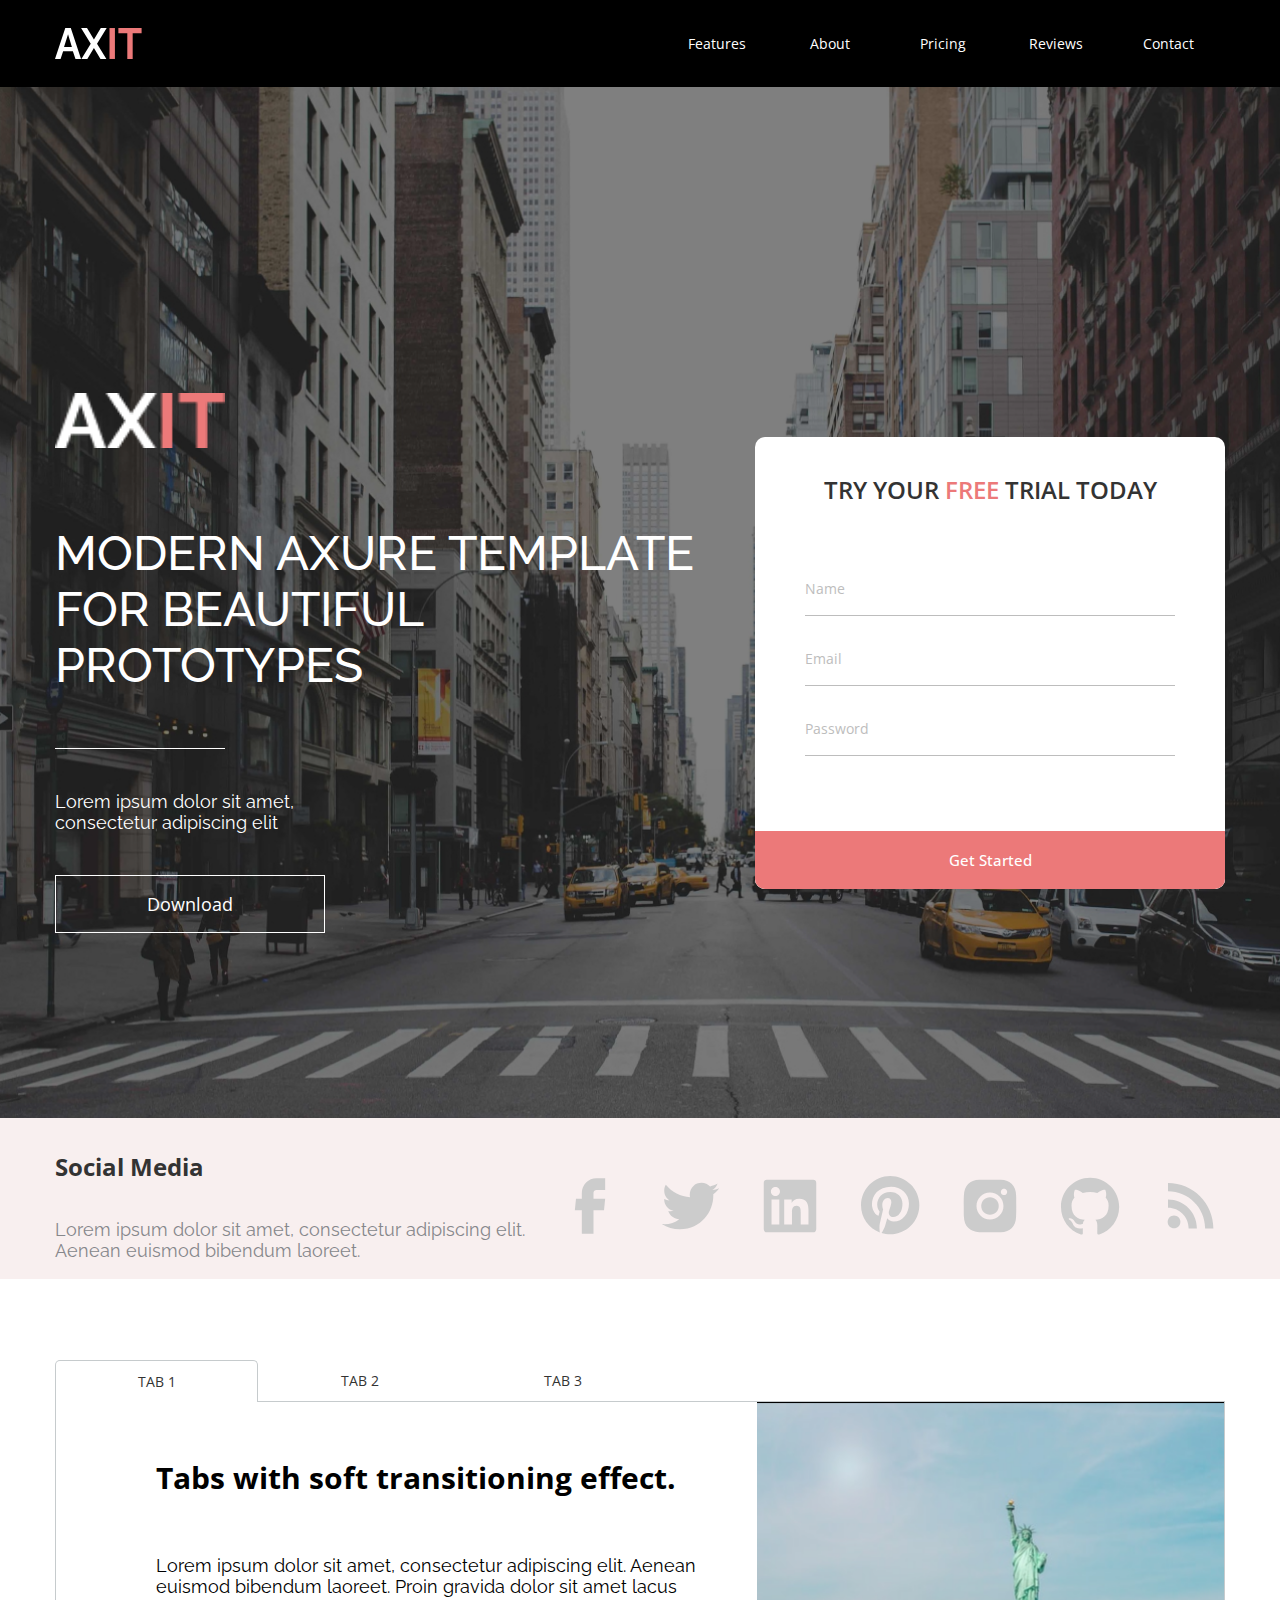
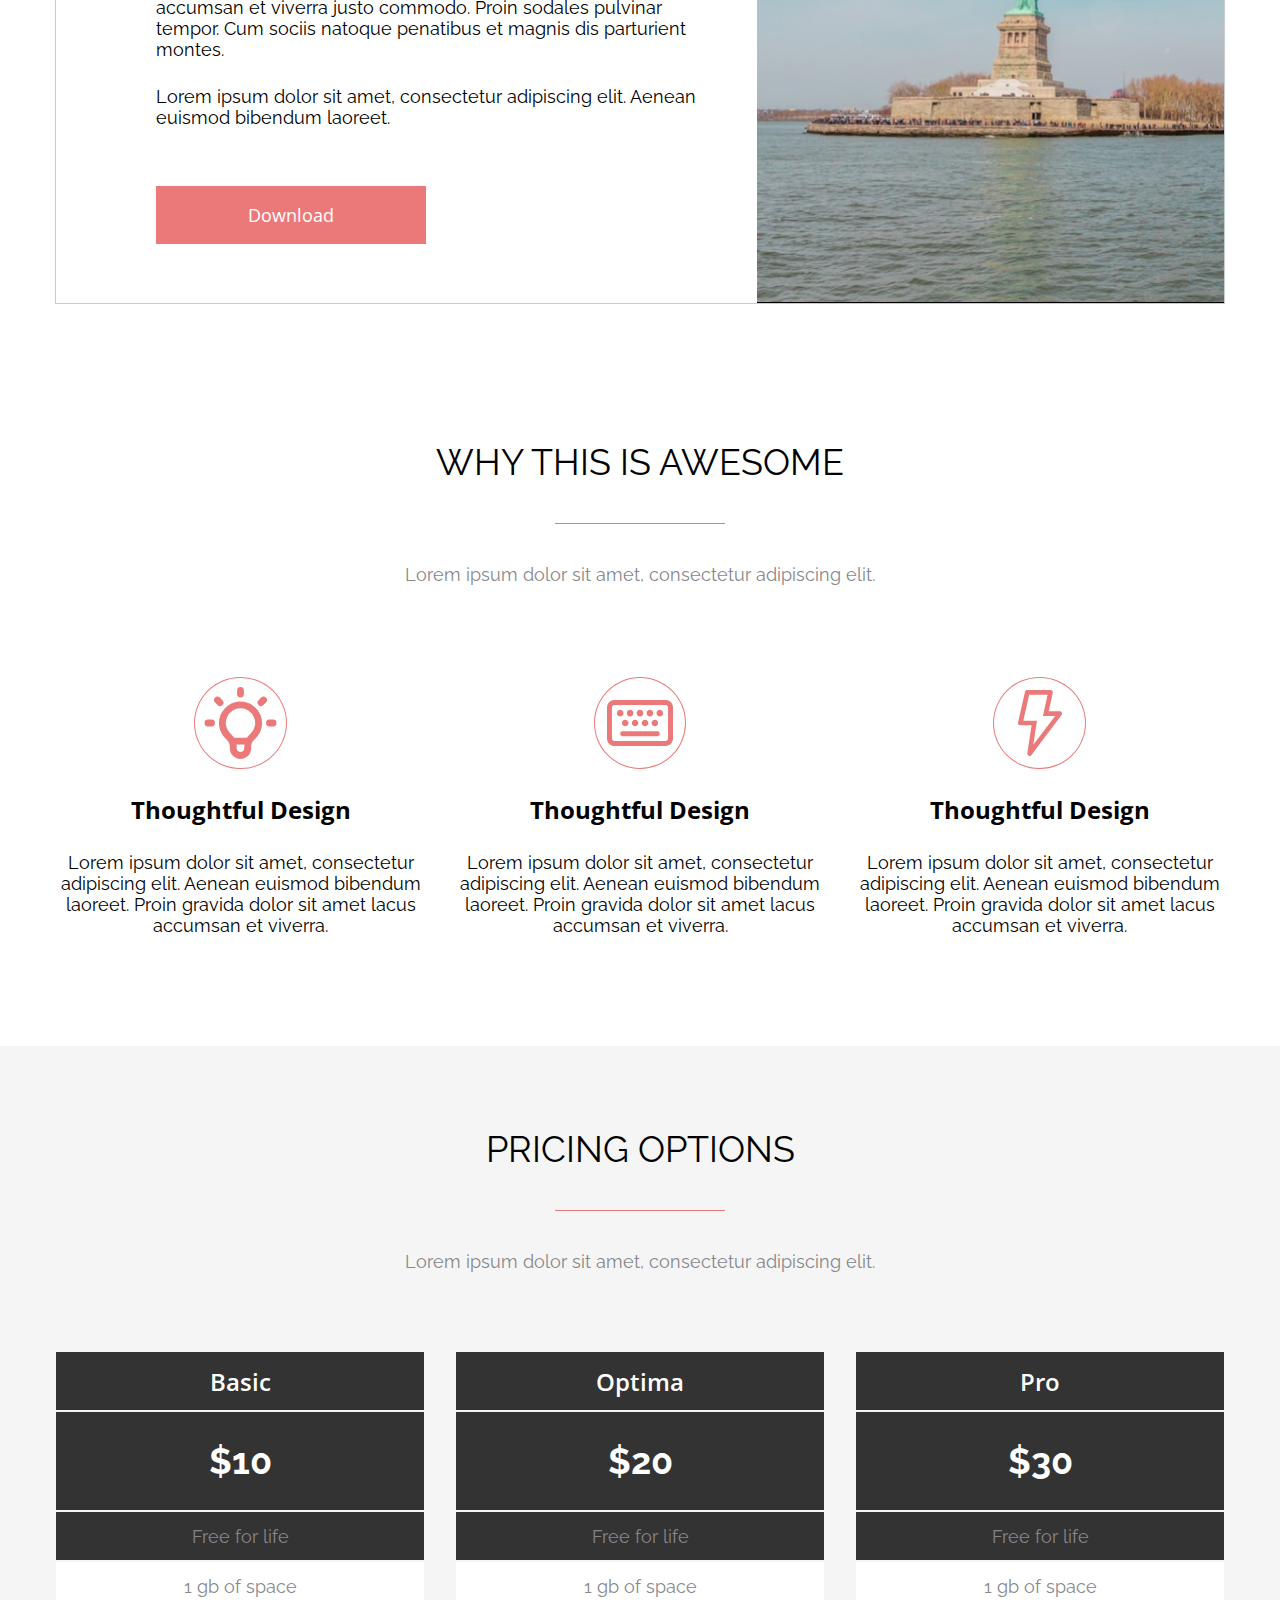
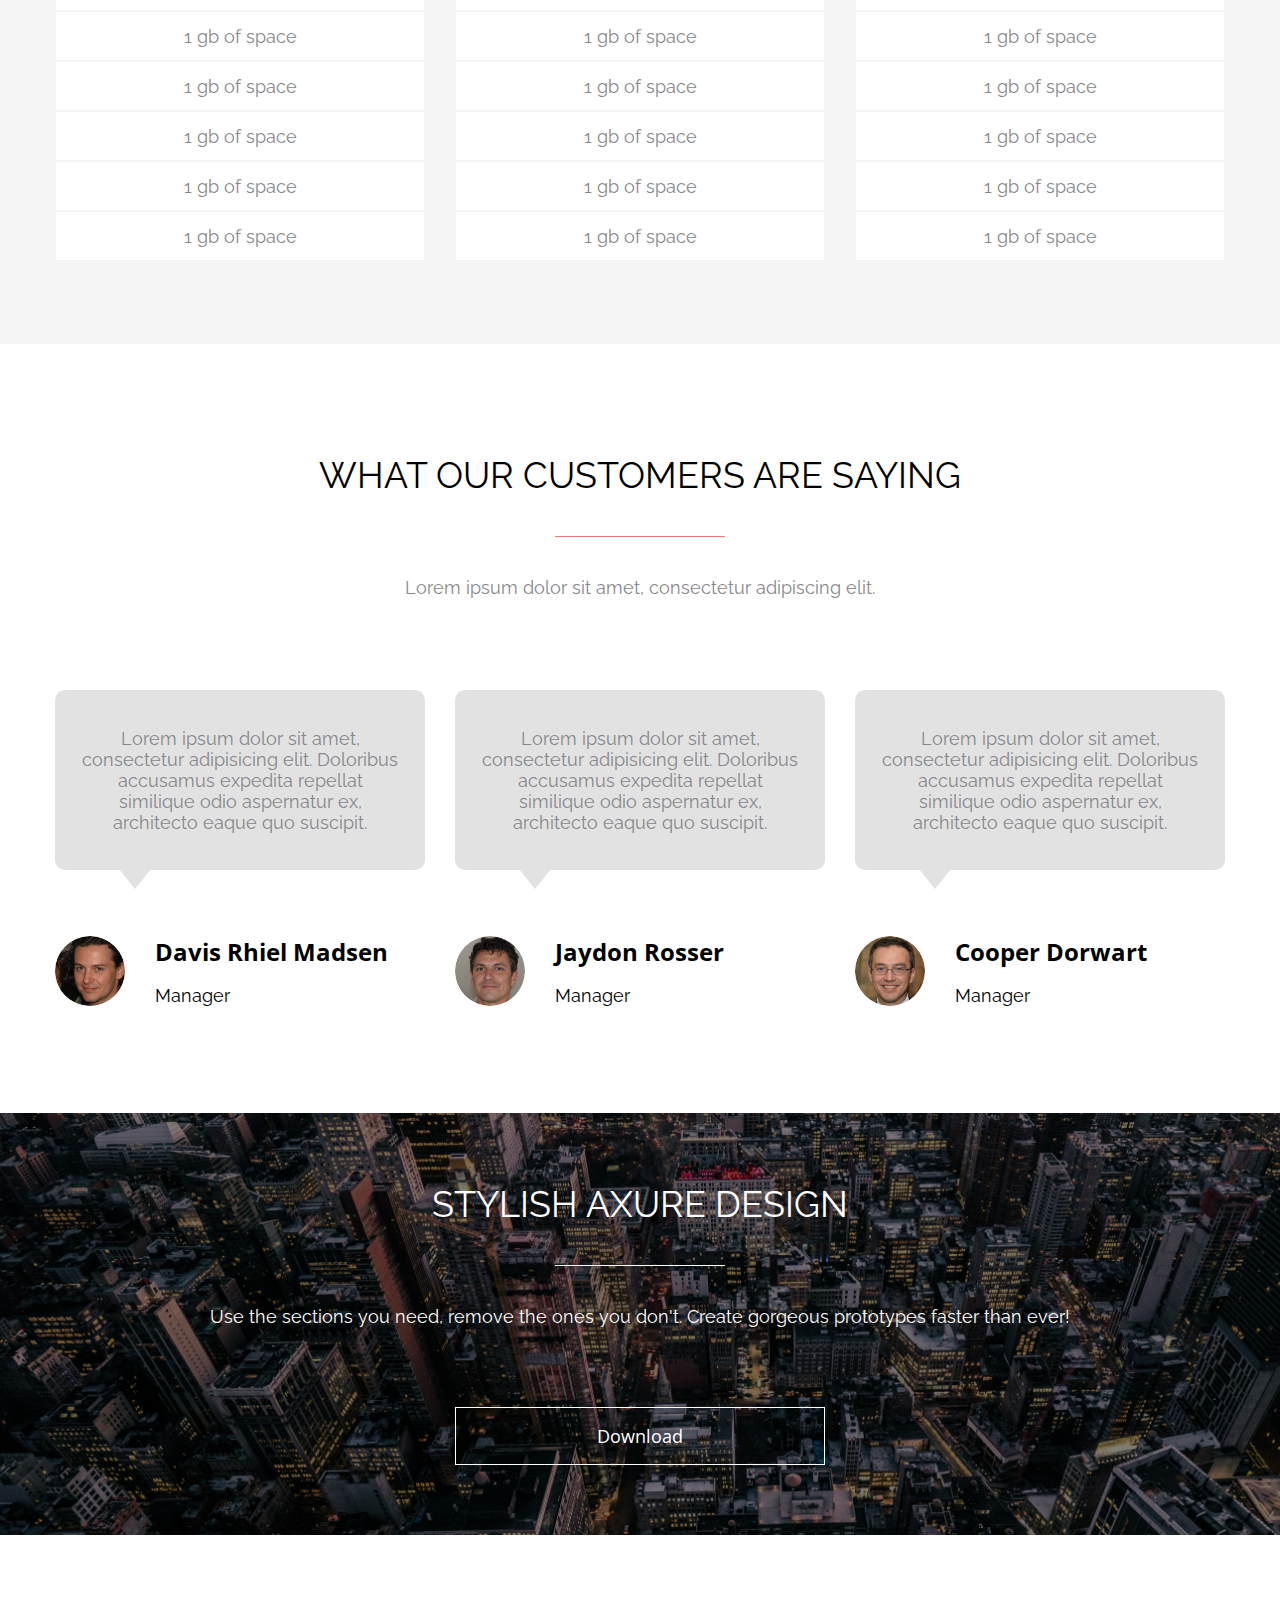
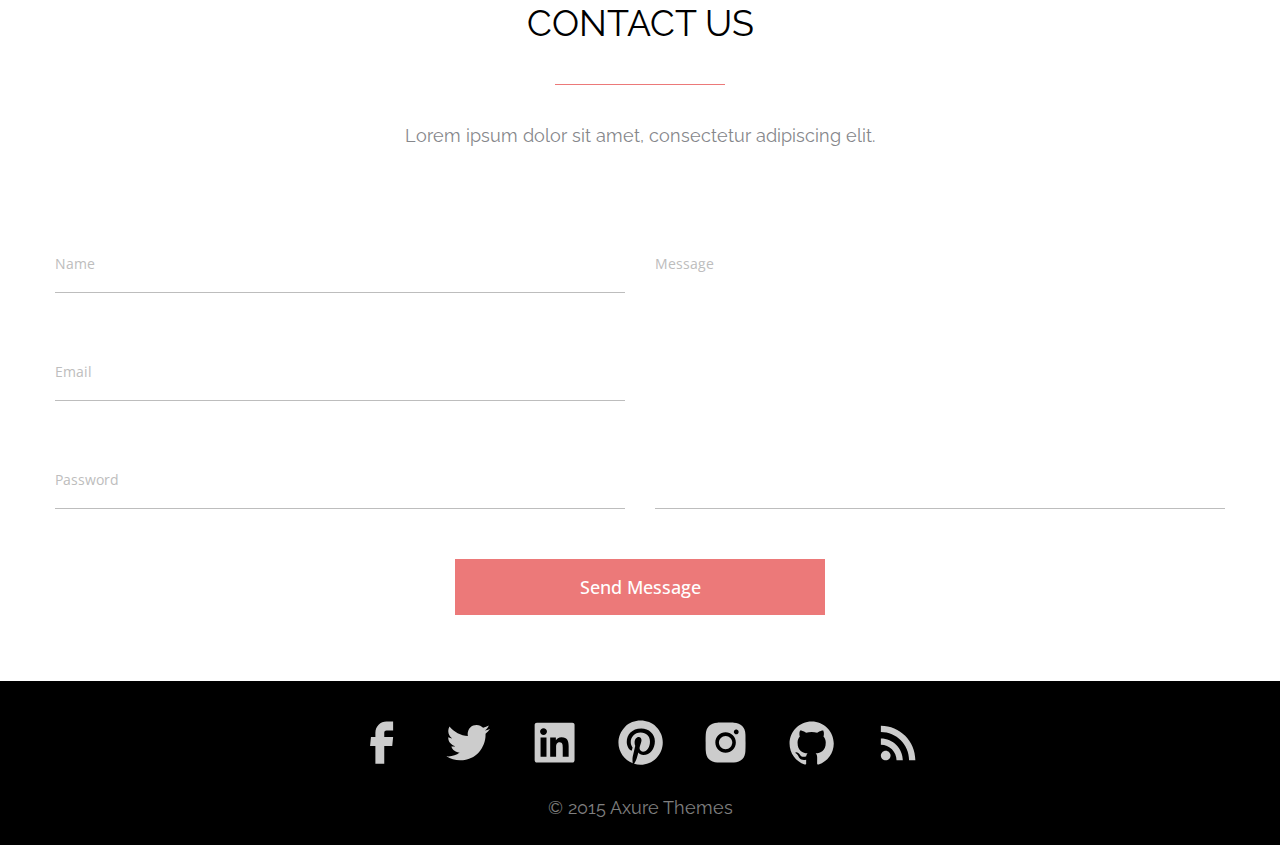
==== commit be95c57b: "Merge pull request #81 from Natalina-Yarosh/danilevich_6" ====
--- a/index.html
+++ b/index.html
@@ -4,334 +4,395 @@
     <meta charset="UTF-8">
     <meta name="viewport" content="width=device-width, initial-scale=1.0">
     <link rel="preconnect" href="https://fonts.googleapis.com">
-    <link rel="preconnect" href="https://fonts.gstatic.com" crossorigin>
-    <link href="https://fonts.googleapis.com/css2?family=Open+Sans:ital,wght@0,300..800;1,300..800&family=Raleway:ital,wght@0,100..900;1,100..900&display=swap" rel="stylesheet">
-    <title>Axit</title>
-    <link rel="stylesheet" href="style/style.css"/>
+        <link rel="preconnect" href="https://fonts.gstatic.com" crossorigin>
+        <link href="https://fonts.googleapis.com/css2?family=Open+Sans:ital,wght@0,300..800;1,300..800&family=Raleway:ital,wght@0,100..900;1,100..900&display=swap" rel="stylesheet">
+    <link rel="stylesheet" href="style/style.css">    
+    <title>Первый макет</title>
 </head>
 <body>
-    <header class="header">
-        <div class="container header__content">
-            <a href="#"  class="header__icon">
-                <svg width="87" height="31" viewBox="0 0 87 31" fill="none" xmlns="http://www.w3.org/2000/svg">
-                    <path d="M10.3163 0H15.8289L26.1059 31H20.5146L17.9158 23.2718H8.1507L5.5913 31H0L10.3163 0ZM16.9314 19.0366L13.0726 6.24366L9.05633 19.0366H16.9314Z" fill="white"/>
-                    <path d="M32.086 0L39.016 11.4394L45.9067 0H51.813L42.1267 15.7183L51.498 31H45.5917L39.016 19.9972L32.401 31H26.4553L35.8266 15.7183L26.1403 0H32.086Z" fill="white"/>
-                    <path d="M54.6277 31V0H60.0615V31H54.6277Z" fill="#EC7979"/>
-                    <path d="M86.8026 5.2831H77.8644V31H72.47V5.2831H63.5318V0H86.8026V5.2831Z" fill="#EC7979"/>
+    <!-- HEADER -->
+     <header class="header">
+        <div class="container header__container">
+            <a class="header__logo" href="#"><svg width="87" height="31" viewBox="0 0 87 31" fill="none" xmlns="http://www.w3.org/2000/svg">
+                <path d="M10.3163 0H15.8289L26.1059 31H20.5146L17.9158 23.2718H8.1507L5.5913 31H0L10.3163 0ZM16.9314 19.0366L13.0726 6.24366L9.05633 19.0366H16.9314Z" fill="white"/>
+                <path d="M32.086 0L39.016 11.4394L45.9067 0H51.813L42.1267 15.7183L51.498 31H45.5917L39.016 19.9972L32.401 31H26.4553L35.8266 15.7183L26.1403 0H32.086Z" fill="white"/>
+                <path d="M54.6277 31V0H60.0615V31H54.6277Z" fill="#EC7979"/>
+                <path d="M86.8026 5.2831H77.8644V31H72.47V5.2831H63.5318V0H86.8026V5.2831Z" fill="#EC7979"/>
                 </svg>
-            </a>
-            <nav class="header__menu">
-                <ul class="header__list">
-                    <li class="header__item"><a href="#" class="header__link">Features</a></li>
-                    <li class="header__item"><a href="#" class="header__link">About</a></li>
-                    <li class="header__item"><a href="#" class="header__link">Pricing</a></li>
-                    <li class="header__item"><a href="#" class="header__link">Reviews</a></li>
-                    <li class="header__item"><a href="#" class="header__link">Contact</a></li>
+                </a>
+            <nav class="nav">
+                <ul class="nav__list">
+                    <li class="nav__item"><a class="nav__link"href="#">Features</a></li>
+                    <li class="nav__item"><a class="nav__link" href="#">About</a></li>
+                    <li class="nav__item"><a class="nav__link" href="#">Pricing</a></li>
+                    <li class="nav__item"><a class="nav__link" href="#">Reviews</a></li>
+                    <li class="nav__item"><a class="nav__link" href="#">Contact</a></li>
                 </ul>
             </nav>
         </div>
-    </header>
-    <section class="banner">
-        <div class="container banner__content">
-            <div class="banner__info">
-                <div class="banner__icon">
-                    <svg width="170" height="55" viewBox="0 0 170 55" fill="none" xmlns="http://www.w3.org/2000/svg">
-                        <path d="M20.3089 0H31.161L51.3924 55H40.3853L35.2693 41.2887H16.0456L11.0071 55H0L20.3089 0ZM33.3314 33.7747L25.735 11.0775L17.8284 33.7747H33.3314Z" fill="white"/>
-                        <path d="M63.165 0L76.8076 20.2958L90.3728 0H102L82.9313 27.8873L101.38 55H89.7526L76.8076 35.4789L63.7851 55H52.0804L70.5289 27.8873L51.4602 0H63.165Z" fill="white"/>
-                        <path d="M107 55V0H117.64V55H107Z" fill="#EC7979"/>
-                        <path d="M170 9.37324H152.499V55H141.936V9.37324H124.435V0H170V9.37324Z" fill="#EC7979"/>
-                        </svg>                                              
-                </div>
+     </header>
+     <!-- BANNER -->
+      <section class="banner">
+        <div class="container banner__container">
+            <div class="banner__content">
+                <div class="banner__wrapper-logo">
+                    <img class="banner__logo" src="media/logo.png"></div>
                 <h1 class="banner__title">MODERN AXURE TEMPLATE FOR BEAUTIFUL PROTOTYPES</h1>
-           
+                <div class="banner__line"></div>
                 <p class="banner__text">Lorem ipsum dolor sit amet, consectetur adipiscing elit</p>
-                <button class="button">Download</button>
+                <button class="banner__button">Download</button>
             </div>
             <form class="banner__form">
-                <legend class="banner__legend">Try Your <span class="banner__span">FREE</span> Trial Today</legend>
-                <div class="banner__wrapper-inputs">  
-                    <input class="banner__input" type="text" placeholder="Name" />
-                    <input class="banner__input" type="email" placeholder="Email" />
-                    <input class="banner__input" type="password" placeholder="Password" />
-                </div>
-                <button  class="banner__submit" type="submit">Get Started</button> 
+                <fieldset class="banner__fieldset">
+                    <legend class="banner__form-name">Try Your<span class="banner__form-name_elem"> FREE </span>Trial Today</legend>
+                    <input class="banner__input" type="text" placeholder="Name">
+                    <input class="banner__input" type="email" placeholder="Email">
+                    <input class="banner__input" type="password" placeholder="Password">
+                    <input class="banner__form-btn" type="button" value="Get Started">
+                </fieldset>
             </form>
         </div>
-    </section>
-    <section class="social">
-        <div class="container social__content">
+      </section>
+    <!-- SOCIAL_MEDIA -->
+     <section class="social"> 
+        <div class="container social__container">
                 <div class="social__info">
                     <h2 class="social__title">Social Media</h2>
-                    <p class="social__text">Lorem ipsum dolor sit amet, consectetur adipiscing elit. 
+                    <p class="social__text">Lorem ipsum dolor sit amet,
+                        consectetur adipiscing elit. 
                         Aenean euismod bibendum laoreet.</p>
                 </div>
-                <div class="social__icons">
-                    <a href="##" class="social__icon"><svg width="32" height="56" viewBox="0 0 32 56" fill="none" xmlns="http://www.w3.org/2000/svg">
-                        <path d="M7.82704 55.7083H19.4937V32.3458H30.0054L31.1604 20.7375H19.4937V14.875C19.4937 14.1014 19.801 13.3595 20.348 12.8126C20.895 12.2656 21.6368 11.9583 22.4104 11.9583H31.1604V0.291626H22.4104C18.5426 0.291626 14.8333 1.82808 12.0984 4.56299C9.36349 7.29789 7.82704 11.0072 7.82704 14.875V20.7375H1.9937L0.838703 32.3458H7.82704V55.7083Z" fill="#CCCCCC"/>
+                <div class="icon social__icon">
+                    <a class="social__icon-link" href="#Icon1"> <svg width="32" height="56" viewBox="0 0 32 56" fill="none" xmlns="http://www.w3.org/2000/svg">
+                        <path d="M7.82696 55.7082H19.4936V32.3457H30.0053L31.1603 20.7373H19.4936V14.8748C19.4936 14.1013 19.8009 13.3594 20.3479 12.8124C20.8949 12.2655 21.6367 11.9582 22.4103 11.9582H31.1603V0.291504H22.4103C18.5425 0.291504 14.8332 1.82796 12.0983 4.56286C9.36341 7.29777 7.82696 11.0071 7.82696 14.8748V20.7373H1.99362L0.838623 32.3457H7.82696V55.7082Z" fill="#CCCCCC"/>
+                        </svg>
+                        </a>
+                    <a class="social__icon-link" href="#Icon2"><svg width="59" height="48" viewBox="0 0 59 48" fill="none" xmlns="http://www.w3.org/2000/svg">
+                        <path d="M52.2628 12.3247C52.3008 12.8351 52.3008 13.3426 52.3008 13.8501C52.3008 29.3813 40.4795 47.278 18.8758 47.278C12.2199 47.278 6.03659 45.3501 0.833252 42.0018C1.77825 42.1097 2.68825 42.1476 3.67117 42.1476C8.95906 42.1604 14.0972 40.3922 18.2574 37.128C15.8057 37.0836 13.4291 36.2748 11.4594 34.8143C9.48963 33.3539 8.02512 31.3148 7.27033 28.9818C7.99658 29.0897 8.72575 29.1626 9.48992 29.1626C10.5428 29.1626 11.6016 29.0168 12.5845 28.763C9.9238 28.2258 7.5313 26.7836 5.81381 24.6817C4.09631 22.5797 3.15986 19.9478 3.16367 17.2334V17.0876C4.72992 17.9597 6.547 18.5051 8.472 18.578C6.85934 17.5064 5.53702 16.0522 4.62299 14.3453C3.70897 12.6384 3.23166 10.7317 3.23367 8.7955C3.23367 6.61384 3.81409 4.613 4.832 2.86884C7.78407 6.50014 11.466 9.47089 15.6392 11.5887C19.8125 13.7065 24.3841 14.924 29.0578 15.1626C28.877 14.2876 28.7662 13.3805 28.7662 12.4705C28.7654 10.9275 29.0688 9.39942 29.6589 7.9737C30.249 6.54798 31.1144 5.25255 32.2055 4.16147C33.2966 3.07038 34.592 2.20503 36.0177 1.6149C37.4434 1.02476 38.9715 0.721403 40.5145 0.722169C43.8978 0.722169 46.9516 2.13967 49.0983 4.43217C51.7284 3.92355 54.2507 2.9634 56.5532 1.59425C55.6765 4.30913 53.84 6.61122 51.3878 8.06925C53.7205 7.80319 56.0003 7.18974 58.1516 6.24925C56.5449 8.59162 54.5539 10.6457 52.2628 12.3247Z" fill="#CCCCCC"/>
+                        </svg>
+                        </a>
+                    <a class="social__icon-link" href="#Icon3"><svg width="54" height="54" viewBox="0 0 54 54" fill="none" xmlns="http://www.w3.org/2000/svg">
+                        <path d="M50.3333 0.75H3.66667C2.89312 0.75 2.15125 1.05729 1.60427 1.60427C1.05729 2.15125 0.75 2.89312 0.75 3.66667V50.3333C0.75 51.1069 1.05729 51.8488 1.60427 52.3957C2.15125 52.9427 2.89312 53.25 3.66667 53.25H50.3333C51.1069 53.25 51.8488 52.9427 52.3957 52.3957C52.9427 51.8488 53.25 51.1069 53.25 50.3333V3.66667C53.25 2.89312 52.9427 2.15125 52.3957 1.60427C51.8488 1.05729 51.1069 0.75 50.3333 0.75ZM16.3221 45.4829H8.52875V20.4287H16.3221V45.4829ZM12.4254 17.0075C11.228 17.0075 10.0796 16.5318 9.23283 15.6851C8.3861 14.8384 7.91042 13.69 7.91042 12.4925C7.91042 11.295 8.3861 10.1466 9.23283 9.29991C10.0796 8.45319 11.228 7.9775 12.4254 7.9775C13.6229 7.9775 14.7713 8.45319 15.618 9.29991C16.4647 10.1466 16.9404 11.295 16.9404 12.4925C16.9404 13.69 16.4647 14.8384 15.618 15.6851C14.7713 16.5318 13.6229 17.0075 12.4254 17.0075ZM45.4858 45.4829H37.7012V33.3C37.7012 30.395 37.6488 26.6588 33.6529 26.6588C29.5988 26.6588 28.9833 29.8263 28.9833 33.0958V45.4858H21.2046V20.4317H28.6713V23.8558H28.7792C29.8146 21.8871 32.3579 19.8104 36.1408 19.8104C44.0275 19.8104 45.4829 24.9963 45.4829 31.7454V45.4829H45.4858Z" fill="#CCCCCC"/>
+                        </svg>
+                        </a>
+                    <a class="social__icon-link" href="#Icon4"><svg width="59" height="59" viewBox="0 0 59 59" fill="none" xmlns="http://www.w3.org/2000/svg">
+                        <path d="M20.5333 56.9917C23.3333 57.8375 26.1625 58.3333 29.1667 58.3333C36.9022 58.3333 44.3208 55.2604 49.7906 49.7906C55.2604 44.3208 58.3333 36.9022 58.3333 29.1667C58.3333 25.3364 57.5789 21.5437 56.1132 18.0051C54.6474 14.4664 52.499 11.2511 49.7906 8.54272C47.0822 5.83434 43.8669 3.68594 40.3283 2.22018C36.7896 0.754418 32.9969 0 29.1667 0C25.3364 0 21.5437 0.754418 18.0051 2.22018C14.4664 3.68594 11.2511 5.83434 8.54272 8.54272C3.07291 14.0125 0 21.4312 0 29.1667C0 41.5625 7.7875 52.2083 18.7833 56.4083C18.5208 54.1333 18.2583 50.3708 18.7833 47.775L22.1375 33.3667C22.1375 33.3667 21.2917 31.675 21.2917 28.9917C21.2917 24.9667 23.8 21.9625 26.6583 21.9625C29.1667 21.9625 30.3333 23.8 30.3333 26.1625C30.3333 28.6708 28.6708 32.2583 27.825 35.7C27.3292 38.5583 29.3417 41.0667 32.2583 41.0667C37.45 41.0667 41.475 35.525 41.475 27.7083C41.475 20.7083 36.4583 15.925 29.2542 15.925C21.0292 15.925 16.1875 22.05 16.1875 28.4958C16.1875 31.0042 17.0042 33.5417 18.3458 35.2042C18.6083 35.3792 18.6083 35.6125 18.5208 36.05L17.675 39.2292C17.675 39.725 17.3542 39.9 16.8583 39.55C13.125 37.9167 10.9667 32.6083 10.9667 28.3208C10.9667 19.1042 17.5 10.7333 30.1 10.7333C40.1333 10.7333 47.95 17.9375 47.95 27.5042C47.95 37.5375 41.7375 45.5875 32.8417 45.5875C30.0125 45.5875 27.2417 44.0708 26.25 42.2917L24.2958 49.2042C23.625 51.7125 21.7875 55.0667 20.5333 57.0792V56.9917Z" fill="#CCCCCC"/>
+                        </svg>
+                        </a>
+                    <a class="social__icon-link" href="#Icon5"><svg width="54" height="54" viewBox="0 0 54 54" fill="none" xmlns="http://www.w3.org/2000/svg">
+                        <path d="M53.0956 16.2227C53.0662 14.0137 52.6527 11.8266 51.8735 9.75934C51.1979 8.01561 50.1659 6.432 48.8436 5.10968C47.5213 3.78735 45.9377 2.7554 44.194 2.07975C42.1533 1.31371 39.9974 0.899498 37.8181 0.854753C35.0123 0.729336 34.1227 0.694336 27.0002 0.694336C19.8777 0.694336 18.9648 0.694336 16.1794 0.854753C14.0011 0.899827 11.8462 1.31403 9.80646 2.07975C8.06246 2.75493 6.4786 3.78672 5.15622 5.1091C3.83384 6.43148 2.80205 8.01534 2.12687 9.75934C1.3593 11.7985 0.945981 13.9538 0.904788 16.1323C0.779372 18.941 0.741455 19.8306 0.741455 26.9531C0.741455 34.0756 0.741455 34.9856 0.904788 37.7739C0.948538 39.9556 1.35979 42.1081 2.12687 44.1527C2.80318 45.8961 3.83574 47.4794 5.15856 48.8012C6.48139 50.123 8.06539 51.1544 9.80937 51.8293C11.8436 52.6262 13.9988 53.07 16.1823 53.1418C18.991 53.2673 19.8806 53.3052 27.0031 53.3052C34.1256 53.3052 35.0385 53.3052 37.824 53.1418C40.0032 53.0989 42.1592 52.6857 44.1998 51.9198C45.9431 51.2433 47.5263 50.2111 48.8485 48.8889C50.1707 47.5667 51.2029 45.9834 51.8794 44.2402C52.6465 42.1985 53.0577 40.046 53.1015 37.8614C53.2269 35.0556 53.2648 34.166 53.2648 27.0406C53.259 19.9181 53.259 19.0139 53.0956 16.2227ZM26.9827 40.4223C19.5335 40.4223 13.499 34.3877 13.499 26.9385C13.499 19.4893 19.5335 13.4548 26.9827 13.4548C30.5588 13.4548 33.9885 14.8754 36.5172 17.4041C39.0459 19.9327 40.4665 23.3624 40.4665 26.9385C40.4665 30.5146 39.0459 33.9443 36.5172 36.473C33.9885 39.0016 30.5588 40.4223 26.9827 40.4223ZM41.0031 16.1002C40.5901 16.1006 40.1811 16.0195 39.7994 15.8616C39.4178 15.7037 39.0711 15.4722 38.779 15.1801C38.487 14.8881 38.2554 14.5413 38.0975 14.1597C37.9396 13.778 37.8586 13.369 37.859 12.956C37.859 12.5433 37.9402 12.1346 38.0982 11.7533C38.2561 11.3721 38.4876 11.0256 38.7794 10.7338C39.0713 10.4419 39.4177 10.2105 39.799 10.0525C40.1803 9.89458 40.589 9.8133 41.0017 9.8133C41.4144 9.8133 41.823 9.89458 42.2043 10.0525C42.5856 10.2105 42.9321 10.4419 43.2239 10.7338C43.5157 11.0256 43.7472 11.3721 43.9052 11.7533C44.0631 12.1346 44.1444 12.5433 44.1444 12.956C44.1444 14.6943 42.7385 16.1002 41.0031 16.1002Z" fill="#CCCCCC"/>
+                        <path d="M26.9829 35.6972C31.8202 35.6972 35.7416 31.7758 35.7416 26.9384C35.7416 22.1011 31.8202 18.1797 26.9829 18.1797C22.1455 18.1797 18.2241 22.1011 18.2241 26.9384C18.2241 31.7758 22.1455 35.6972 26.9829 35.6972Z" fill="#CCCCCC"/>
+                        </svg>
+                        </a>
+                    <a class="social__icon-link" href="#Icon6"><svg width="60" height="58" viewBox="0 0 60 58" fill="none" xmlns="http://www.w3.org/2000/svg">
+                        <path fill-rule="evenodd" clip-rule="evenodd" d="M30.0755 0.833496C14.0075 0.833496 0.984619 13.8564 0.984619 29.9243C0.984619 42.7752 9.31754 53.6806 20.8792 57.5306C22.3346 57.7931 22.8596 56.8977 22.8596 56.1277C22.8596 55.4364 22.8363 53.6047 22.8275 51.181C14.7338 52.9368 13.0246 47.2785 13.0246 47.2785C11.7063 43.9185 9.79587 43.0231 9.79587 43.0231C7.15629 41.2177 9.99712 41.2585 9.99712 41.2585C12.9196 41.4627 14.4509 44.2568 14.4509 44.2568C17.0467 48.7018 21.2642 47.4185 22.915 46.6747C23.1805 44.7935 23.9388 43.5102 24.7671 42.7839C18.3096 42.0518 11.5196 39.5552 11.5196 28.4047C11.5196 25.2343 12.6542 22.6327 14.5063 20.6027C14.2117 19.8647 13.2055 16.9043 14.795 12.9027C14.795 12.9027 17.2363 12.1181 22.7925 15.8806C25.1655 15.235 27.6133 14.9055 30.0725 14.9006C32.5318 14.9046 34.9797 15.2341 37.3525 15.8806C42.9117 12.1152 45.35 12.9027 45.35 12.9027C46.9396 16.9043 45.9421 19.8647 45.6388 20.6027C47.5055 22.6327 48.6255 25.2314 48.6255 28.4047C48.6255 39.5843 41.8296 42.0402 35.3488 42.7606C36.3842 43.6589 37.3175 45.4323 37.3175 48.1447C37.3175 52.0356 37.2825 55.1739 37.2825 56.1277C37.2825 56.9064 37.8017 57.8106 39.2863 57.5247C50.8421 53.6689 59.1663 42.7722 59.1663 29.9243C59.1663 13.8564 46.1434 0.833496 30.0755 0.833496Z" fill="#CCCCCC"/>
+                        </svg>
+                        </a>
+                    <a class="social__icon-link" href="#Icon7"><svg width="47" height="46" viewBox="0 0 47 46" fill="none" xmlns="http://www.w3.org/2000/svg">
+                        <path d="M7.02508 45.3334C10.5367 45.3334 13.3834 42.4866 13.3834 38.975C13.3834 35.4634 10.5367 32.6167 7.02508 32.6167C3.51347 32.6167 0.666748 35.4634 0.666748 38.975C0.666748 42.4866 3.51347 45.3334 7.02508 45.3334Z" fill="#CCCCCC"/>
+                        <path d="M1 0V8.25417C21.5042 8.25417 38.1292 24.8792 38.1292 45.3833H46.3833C46.3833 20.3292 26.0542 0 1 0ZM1 16.5083V24.7625C12.375 24.7625 21.6208 34.0083 21.6208 45.3833H29.875C29.875 29.4292 16.9542 16.5083 1 16.5083Z" fill="#CCCCCC"/>
+                        </svg>
+                        </a>
+                </div>
+        </div>
+     </section>
+
+    <!-- TABS -->
+      <div class="tabs"> 
+        <div class="container">
+            <div class="tabs__links">
+               <a class="tabs__link tabs__link_active" href="tabs1">TAB 1</a>
+               <a class="tabs__link" href="tabs2">TAB 2</a>
+               <a class="tabs__link" href="tabs3">TAB 3</a>
+            </div>
+            
+            
+            <div class="tabs__content">
+                <div class="tabs__description">
+                    <h3 class="tabs__title">Tabs with soft transitioning effect.</h3>
+                    <p class="tabs__text">Lorem ipsum dolor sit amet, consectetur 
+                        adipiscing elit. Aenean euismod bibendum laoreet.
+                         Proin gravida dolor sit amet lacus accumsan et viverra 
+                         justo commodo. Proin sodales pulvinar tempor. 
+                         Cum sociis natoque  penatibus et magnis dis parturient
+                          montes.</p>
+                    <p class="tabs__text">Lorem ipsum dolor sit amet, consectetur 
+                        adipiscing elit. Aenean euismod  bibendum laoreet.</p>
+                    <button class="tabs__button">Download</button>
+                </div>
+                <div class="tabs__wrapper-image">
+                  <img class="tabs__image" src="media/Tabs1.png">
+                        
+                </div>
+            </div>
+        </div>
+     </div>  
+
+     <!-- ABOUT -->
+    <section class="about">
+        <div class="container">
+                <h2 class="title">WHY THIS IS AWESOME</h2>
+                <div class="line"></div>
+                <p class="text">Lorem ipsum dolor sit amet, 
+                    consectetur adipiscing elit.</p>
+    
+            <div class="about__items">
+                <div class="about__item">
+                    <div class="about__wrapper-icon"><svg width="73" 
+                        height="72" viewBox="0 0 73 72" fill="none" 
+                        xmlns="http://www.w3.org/2000/svg">
+                        <path d="M28.0363 54.0594H44.9602H28.0363ZM36.5 
+                        3.49316V7.10504V3.49316ZM59.5481 13.0141L56.9876 
+                        15.5677L59.5481 13.0141ZM69.0948 36.0001H65.4731H69.0948ZM7.52691 36.0001H3.90527H7.52691ZM16.0124 15.5677L13.4519 13.0141L16.0124 15.5677ZM23.6939 48.7717C21.1619 46.2458 19.4377 43.0279 18.7394 39.5249C18.0411 36.0218 18.4 32.3909 19.7707 29.0913C21.1414 25.7917 23.4624 22.9714 26.4402 20.9873C29.4179 19.0031 32.9188 17.944 36.5 17.944C40.0813 17.944 43.5821 19.0031 46.5599 20.9873C49.5377 22.9714 51.8587 25.7917 53.2294 29.0913C54.6001 32.3909 54.959 36.0218 54.2606 39.5249C53.5623 43.0279 51.8381 46.2458 49.3061 48.7717L47.3215 50.7474C46.1869 51.8791 45.2869 53.2227 44.6729 54.7014C44.059 56.1801 43.7431 57.7649 43.7433 59.3653V61.2832C43.7433 63.1991 42.9802 65.0365 41.6218 66.3912C40.2634 67.7459 38.4211 68.507 36.5 68.507C34.579 68.507 32.7366 67.7459 31.3783 66.3912C30.0199 65.0365 29.2568 63.1991 29.2568 61.2832V59.3653C29.2568 56.1327 27.9674 53.0301 25.6786 50.7474L23.6939 48.7717Z" stroke="#EC7979" stroke-width="6.83333" stroke-linecap="round" stroke-linejoin="round"/>
+                        </svg>
+                        </div>
+                    <h3 class="about__title">Thoughtful Design</h3>
+                    <p class="about__text">Lorem ipsum dolor sit amet, 
+                        consectetur adipiscing  elit. Aenean euismod 
+                        bibendum laoreet. Proin gravida  dolor sit amet 
+                        lacus accumsan et viverra.</p>
+                </div>
+
+                <div class="about__item">
+                    <div class="about__wrapper-icon"><svg width="66" height="46" viewBox="0 0 66 46" fill="none" xmlns="http://www.w3.org/2000/svg">
+                        <path d="M58.5731 0C60.5429 0 62.4319 0.778611 63.8247 2.16455C65.2175 3.55048 66 5.43021 66 7.39022V38.6098C66 40.5698 65.2175 42.4495 63.8247 43.8355C62.4319 45.2214 60.5429 46 58.5731 46H7.42686C6.45155 46 5.48579 45.8088 4.58472 45.4375C3.68365 45.0661 2.86492 44.5217 2.17528 43.8355C1.48563 43.1492 0.93857 42.3345 0.565336 41.4379C0.192101 40.5413 0 39.5803 0 38.6098V7.39022C0 5.43021 0.78247 3.55048 2.17528 2.16455C3.56808 0.778611 5.45713 0 7.42686 0H58.5731ZM58.5731 4.92681H7.42686C6.77028 4.92681 6.1406 5.18635 5.67633 5.64833C5.21206 6.11031 4.95124 6.73688 4.95124 7.39022V38.6098C4.95124 39.9696 6.06032 41.0732 7.42686 41.0732H58.5731C59.2297 41.0732 59.8594 40.8137 60.3237 40.3517C60.7879 39.8897 61.0488 39.2631 61.0488 38.6098V7.39022C61.0488 6.73688 60.7879 6.11031 60.3237 5.64833C59.8594 5.18635 59.2297 4.92681 58.5731 4.92681ZM15.6789 31.2031H50.3376C50.9648 31.2033 51.5686 31.4404 52.0269 31.8665C52.4852 32.2926 52.7639 32.876 52.8067 33.4986C52.8494 34.1213 52.6531 34.737 52.2572 35.2211C51.8614 35.7053 51.2956 36.0219 50.6743 36.107L50.3376 36.13H15.6789C15.0517 36.1298 14.4479 35.8927 13.9896 35.4666C13.5313 35.0405 13.2526 34.4571 13.2098 33.8345C13.1671 33.2118 13.3634 32.5961 13.7593 32.112C14.1551 31.6278 14.7209 31.3112 15.3422 31.2261L15.6789 31.2031ZM47.862 19.7072C48.7374 19.7072 49.577 20.0533 50.196 20.6693C50.815 21.2852 51.1628 22.1207 51.1628 22.9918C51.1628 23.8629 50.815 24.6983 50.196 25.3143C49.577 25.9303 48.7374 26.2763 47.862 26.2763C46.9865 26.2763 46.147 25.9303 45.5279 25.3143C44.9089 24.6983 44.5611 23.8629 44.5611 22.9918C44.5611 22.1207 44.9089 21.2852 45.5279 20.6693C46.147 20.0533 46.9865 19.7072 47.862 19.7072ZM28.0735 19.7072C28.949 19.7072 29.7885 20.0533 30.4076 20.6693C31.0266 21.2852 31.3743 22.1207 31.3743 22.9918C31.3743 23.8629 31.0266 24.6983 30.4076 25.3143C29.7885 25.9303 28.949 26.2763 28.0735 26.2763C27.1981 26.2763 26.3585 25.9303 25.7395 25.3143C25.1205 24.6983 24.7727 23.8629 24.7727 22.9918C24.7727 22.1207 25.1205 21.2852 25.7395 20.6693C26.3585 20.0533 27.1981 19.7072 28.0735 19.7072ZM18.171 19.7072C19.0465 19.7072 19.8861 20.0533 20.5051 20.6693C21.1241 21.2852 21.4719 22.1207 21.4719 22.9918C21.4719 23.8629 21.1241 24.6983 20.5051 25.3143C19.8861 25.9303 19.0465 26.2763 18.171 26.2763C17.2956 26.2763 16.456 25.9303 15.837 25.3143C15.218 24.6983 14.8702 23.8629 14.8702 22.9918C14.8702 22.1207 15.218 21.2852 15.837 20.6693C16.456 20.0533 17.2956 19.7072 18.171 19.7072ZM37.976 19.7072C38.8514 19.7072 39.691 20.0533 40.31 20.6693C40.9291 21.2852 41.2768 22.1207 41.2768 22.9918C41.2768 23.8629 40.9291 24.6983 40.31 25.3143C39.691 25.9303 38.8514 26.2763 37.976 26.2763C37.1006 26.2763 36.261 25.9303 35.642 25.3143C35.0229 24.6983 34.6752 23.8629 34.6752 22.9918C34.6752 22.1207 35.0229 21.2852 35.642 20.6693C36.261 20.0533 37.1006 19.7072 37.976 19.7072ZM13.2033 9.85362C14.0787 9.85362 14.9183 10.1997 15.5373 10.8156C16.1564 11.4316 16.5041 12.2671 16.5041 13.1382C16.5041 14.0093 16.1564 14.8447 15.5373 15.4607C14.9183 16.0767 14.0787 16.4227 13.2033 16.4227C12.3279 16.4227 11.4883 16.0767 10.8693 15.4607C10.2502 14.8447 9.90248 14.0093 9.90248 13.1382C9.90248 12.2671 10.2502 11.4316 10.8693 10.8156C11.4883 10.1997 12.3279 9.85362 13.2033 9.85362ZM23.0893 9.85362C23.9647 9.85362 24.8043 10.1997 25.4233 10.8156C26.0423 11.4316 26.3901 12.2671 26.3901 13.1382C26.3901 14.0093 26.0423 14.8447 25.4233 15.4607C24.8043 16.0767 23.9647 16.4227 23.0893 16.4227C22.2138 16.4227 21.3743 16.0767 20.7552 15.4607C20.1362 14.8447 19.7884 14.0093 19.7884 13.1382C19.7884 12.2671 20.1362 11.4316 20.7552 10.8156C21.3743 10.1997 22.2138 9.85362 23.0893 9.85362ZM32.9917 9.85362C33.8672 9.85362 34.7068 10.1997 35.3258 10.8156C35.9448 11.4316 36.2926 12.2671 36.2926 13.1382C36.2926 14.0093 35.9448 14.8447 35.3258 15.4607C34.7068 16.0767 33.8672 16.4227 32.9917 16.4227C32.1163 16.4227 31.2767 16.0767 30.6577 15.4607C30.0387 14.8447 29.6909 14.0093 29.6909 13.1382C29.6909 12.2671 30.0387 11.4316 30.6577 10.8156C31.2767 10.1997 32.1163 9.85362 32.9917 9.85362ZM42.8942 9.85362C43.7697 9.85362 44.6092 10.1997 45.2283 10.8156C45.8473 11.4316 46.195 12.2671 46.195 13.1382C46.195 14.0093 45.8473 14.8447 45.2283 15.4607C44.6092 16.0767 43.7697 16.4227 42.8942 16.4227C42.0188 16.4227 41.1792 16.0767 40.5602 15.4607C39.9412 14.8447 39.5934 14.0093 39.5934 13.1382C39.5934 12.2671 39.9412 11.4316 40.5602 10.8156C41.1792 10.1997 42.0188 9.85362 42.8942 9.85362ZM52.7967 9.85362C53.6721 9.85362 54.5117 10.1997 55.1307 10.8156C55.7498 11.4316 56.0975 12.2671 56.0975 13.1382C56.0975 14.0093 55.7498 14.8447 55.1307 15.4607C54.5117 16.0767 53.6721 16.4227 52.7967 16.4227C51.9213 16.4227 51.0817 16.0767 50.4627 15.4607C49.8436 14.8447 49.4959 14.0093 49.4959 13.1382C49.4959 12.2671 49.8436 11.4316 50.4627 10.8156C51.0817 10.1997 51.9213 9.85362 52.7967 9.85362Z" fill="#EC7979"/>
+                        </svg>
+                        
+                        </div>
+                    <h3 class="about__title">Thoughtful Design</h3>
+                    <p class="about__text">Lorem ipsum dolor sit amet, 
+                        consectetur adipiscing  elit. Aenean euismod 
+                        bibendum laoreet. Proin gravida  dolor sit amet 
+                        lacus accumsan et viverra.</p>
+                </div>
+
+                <div class="about__item">
+                    <div class="about__wrapper-icon"><svg width="44" height="66" viewBox="0 0 44 66" fill="none" xmlns="http://www.w3.org/2000/svg">
+                        <path d="M10.7308 65.8114C10.2572 65.6078 9.86369 65.2494 9.61227 64.7927C9.36084 64.336 9.26586 63.8071 9.34231 63.2893L13.5542 35.3575H2.37647C2.0221 35.3672 1.67028 35.2939 1.34815 35.1432C1.02602 34.9925 0.742197 34.7684 0.518571 34.4882C0.294944 34.2081 0.137497 33.8793 0.0583768 33.5274C-0.0207433 33.1754 -0.0194209 32.8096 0.0622413 32.4583L7.00493 1.81582C7.1271 1.28846 7.42391 0.820076 7.84542 0.489504C8.26692 0.158932 8.78737 -0.0136382 9.31916 0.00084246H32.4615C32.8072 -0.000354887 33.1488 0.077363 33.4612 0.228286C33.7735 0.379208 34.0488 0.5995 34.2666 0.872974C34.4875 1.14954 34.6439 1.47353 34.724 1.82057C34.8042 2.16761 34.806 2.52865 34.7294 2.87652L30.7258 21.2149H41.7184C42.1521 21.214 42.5774 21.3373 42.9456 21.5706C43.3139 21.804 43.6104 22.1381 43.8012 22.5348C43.967 22.9156 44.0308 23.3343 43.9861 23.7484C43.9414 24.1624 43.7898 24.557 43.5466 24.892L13.4616 64.9629C13.2583 65.2699 12.9868 65.5238 12.6692 65.7039C12.3515 65.8841 11.9967 65.9856 11.6334 66C11.3237 65.9941 11.0178 65.9302 10.7308 65.8114ZM24.9402 25.9291L29.5687 4.71507H11.1705L5.2924 30.6433H18.9695L15.2899 54.8744L37.0899 25.9291H24.9402Z" fill="#EC7979"/>
+                        </svg>
+                        
+                        </div>
+                    <h3 class="about__title">Thoughtful Design</h3>
+                    <p class="about__text">Lorem ipsum dolor sit amet, 
+                        consectetur adipiscing  elit. Aenean euismod 
+                        bibendum laoreet. Proin gravida  dolor sit amet 
+                        lacus accumsan et viverra.</p>
+                </div>
+            </div>
+        </div>
+    </section>
+
+<!-- PRICING -->
+    <section class="pricing">
+        <div class="container">
+            <h2 class="title">pricing options</h2>
+            <div class="line"></div>
+            <p class="text pricing_text">Lorem ipsum dolor sit amet, 
+                consectetur adipiscing elit.</p>
+         
+           <div class="pricing__content">
+            <div class="pricing__element">
+                <h3 class="pricing__tarif">Basic</h3>
+                <p class="pricing__price">$10</p>
+                <ul class="pricing__list">
+                    <li class="pricing__list-item pricing__list-item_descripcion">Free for life</li>
+                    <li class="pricing__list-item">1 gb of space</li>
+                    <li class="pricing__list-item">1 gb of space</li>
+                    <li class="pricing__list-item">1 gb of space</li>
+                    <li class="pricing__list-item">1 gb of space</li>
+                    <li class="pricing__list-item">1 gb of space</li>
+                    <li class="pricing__list-item">1 gb of space</li>
+                </ul>
+
+            </div>
+
+            <div class="pricing__element">
+                <h3 class="pricing__tarif">Optima</h3>
+                <p class="pricing__price">$20</p>
+                <ul class="pricing__list">
+                    <li class="pricing__list-item pricing__list-item_descripcion">Free for life</li>
+                    <li class="pricing__list-item">1 gb of space</li>
+                    <li class="pricing__list-item">1 gb of space</li>
+                    <li class="pricing__list-item">1 gb of space</li>
+                    <li class="pricing__list-item">1 gb of space</li>
+                    <li class="pricing__list-item">1 gb of space</li>
+                    <li class="pricing__list-item">1 gb of space</li>
+                </ul>
+            </div>
+
+
+            <div class="pricing__element">
+                <h3 class="pricing__tarif">Pro</h3>
+                <p class="pricing__price">$30</p>
+                <ul class="pricing__list">
+                        <li class="pricing__list-item pricing__list-item_descripcion">Free for life</li>
+                        <li class="pricing__list-item">1 gb of space</li>
+                        <li class="pricing__list-item">1 gb of space</li>
+                        <li class="pricing__list-item">1 gb of space</li>
+                        <li class="pricing__list-item">1 gb of space</li>
+                        <li class="pricing__list-item">1 gb of space</li>
+                        <li class="pricing__list-item">1 gb of space</li>
+                </ul>
+            </div>
+
+            </div>
+         </div>
+        </div>
+    </section>
+
+    <!-- CUSTOMERS -->
+    <section class="customers">
+        <div class="container">
+             <h2 class="title">What our customers are saying</h2>
+             <div class="line"></div>
+             <p class="text">Lorem ipsum dolor sit amet, 
+                    consectetur adipiscing elit.</p>
+    
+            
+                <div class="customers__items">
+                    <div class="customer">
+                        <div class="customer__wrapper-text">
+                            <p class="customer__text">Lorem ipsum dolor sit amet, 
+                                    consectetur adipisicing elit. Doloribus 
+                                    accusamus expedita repellat similique 
+                                    odio aspernatur ex, architecto eaque 
+                                    quo suscipit.</p>
+                        </div>
+                        <div class="customer__info">
+                            <div class="customer__wrapper-image">
+                                    <img class="customer__image" src="media/Davis Rhiel Madsen.jpg"> 
+                            </div>
+                            <div class="customer__description">
+                                    <h3 class="customer__name">Davis Rhiel Madsen</h3>
+                                    <p class="customer__position">Manager</p>
+                            </div>
+                        </div>
+                    </div>  
+                
+                
+             
+                
+                    <div class="customer">
+                        <div class="customer__wrapper-text">
+                            <p class="customer__text">Lorem ipsum dolor sit amet, 
+                                    consectetur adipisicing elit. Doloribus 
+                                    accusamus expedita repellat similique 
+                                    odio aspernatur ex, architecto eaque 
+                                    quo suscipit.</p>
+                        </div>
+                        <div class="customer__info">
+                            <div class="customer__wrapper-image">
+                                    <img class="customer__image" src="media/Jaydon Rosser.jpg"> 
+                            </div>
+                            <div class="customer__description">
+                                    <h3 class="customer__name">Jaydon Rosser</h3>
+                                    <p class="customer__position">Manager</p>
+                            </div>
+                        </div>
+                    </div>  
+                
+
+
+                
+                    <div class="customer">
+                        <div class="customer__wrapper-text">
+                            <p class="customer__text">Lorem ipsum dolor sit amet, 
+                                    consectetur adipisicing elit. Doloribus 
+                                    accusamus expedita repellat similique 
+                                    odio aspernatur ex, architecto eaque 
+                                    quo suscipit.</p>
+                        </div>
+                        <div class="customer__info">
+                            <div class="customer__wrapper-image">
+                                    <img class="customer__image" src="media/Cooper Dorwart.jpg"> 
+                            </div>
+                            <div class="customer__description">
+                                    <h3 class="customer__name">Cooper Dorwart</h3>
+                                    <p class="customer__position">Manager</p>
+                            </div>
+                        </div>
+                    </div>  
+                </div>
+
+
+             
+         
+        </div>   
+    </section>
+ 
+<!-- DESIGN  -->
+
+<section class="design">
+    <div class="container design__container">
+            <h2 class="title design__title">STYLISH AXURE DESIGN</h2>
+            <div class="line design__line"></div>
+            <p class="text design__text">Use the sections you need, remove the ones you don't. 
+             Create gorgeous prototypes faster than ever!</p>
+            <button class="design__button">Download</button>
+        
+    </div>
+</section>
+
+<!-- CONTACT   -->
+<section class="contact">
+    <div class="container">
+        <h2 class="title">contact us</h2>
+        <div class="line"></div>
+        <p class="text contact__text">Lorem ipsum dolor sit amet, consectetur adipiscing elit.</p>
+        <!-- <div class="contact__wrapper-form"> -->
+            <form class="contact__form" id="concactForm">
+                <div class="contact__form-group">
+                <input class="contact__input" type="text" placeholder="Name">
+                <input class="contact__input" type="email" placeholder="Email">
+                <input class="contact__input" type="password" placeholder="Password">
+            </div>
+            <textarea class="contact__textarea"  placeholder="Message"></textarea>
+            </form>
+            
+        <!-- </div> -->
+        <button class="contact__button" type="submit" form="concactForm">Send Message</button>
+    </div>
+    
+  </section>
+
+<!-- FOOTER -->
+     <footer class="footer">
+        <div class="container">
+            <div class="icon    footer__icon">
+                    <a class="footer__icon-link" href="#Icon1"><svg width="24" height="43" viewBox="0 0 24 43" fill="none" xmlns="http://www.w3.org/2000/svg">
+                        <path d="M5.38853 42.6584H14.2552V24.9029H22.2441L23.1219 16.0806H14.2552V11.625C14.2552 11.0372 14.4887 10.4733 14.9044 10.0576C15.3201 9.64192 15.884 9.40838 16.4719 9.40838H23.1219V0.541718H16.4719C13.5324 0.541718 10.7133 1.70942 8.63476 3.78795C6.55623 5.86648 5.38853 8.68557 5.38853 11.625V16.0806H0.955192L0.0773926 24.9029H5.38853V42.6584Z" fill="#CCCCCC"/>
+                        </svg>                   
+                        </a>
+                    <a class="footer__icon-link" href="#Icon2"><svg width="44" height="37" viewBox="0 0 44 37" fill="none" xmlns="http://www.w3.org/2000/svg">
+                        <path d="M39.5198 9.72675C39.5486 10.1147 39.5486 10.5004 39.5486 10.8861C39.5486 22.6898 30.5645 36.2913 14.1456 36.2913C9.08722 36.2913 4.38788 34.8261 0.43335 32.2813C1.15155 32.3633 1.84315 32.3922 2.59017 32.3922C6.60897 32.4019 10.514 31.058 13.6757 28.5773C11.8124 28.5436 10.0062 27.9288 8.50919 26.8189C7.01219 25.7089 5.89917 24.1592 5.32553 22.3861C5.87748 22.4681 6.43165 22.5236 7.01242 22.5236C7.81263 22.5236 8.61728 22.4127 9.3643 22.2199C7.34217 21.8116 5.52387 20.7155 4.21857 19.1181C2.91328 17.5206 2.20157 15.5203 2.20447 13.4574V13.3466C3.39482 14.0093 4.7758 14.4239 6.2388 14.4793C5.01318 13.6648 4.00821 12.5597 3.31355 11.2624C2.61889 9.96517 2.25614 8.51612 2.25767 7.04458C2.25767 5.38651 2.69878 3.86588 3.4724 2.54031C5.71597 5.30011 8.51421 7.55787 11.6859 9.16739C14.8576 10.7769 18.332 11.7023 21.884 11.8836C21.7466 11.2186 21.6624 10.5292 21.6624 9.83758C21.6618 8.66488 21.8923 7.50356 22.3408 6.42001C22.7893 5.33646 23.447 4.35194 24.2762 3.52271C25.1055 2.69349 26.09 2.03582 27.1735 1.58732C28.2571 1.13881 29.4184 0.908262 30.5911 0.908845C33.1624 0.908845 35.4833 1.98614 37.1147 3.72844C39.1137 3.3419 41.0306 2.61218 42.7805 1.57163C42.1142 3.63494 40.7185 5.38453 38.8548 6.49263C40.6277 6.29042 42.3603 5.8242 43.9953 5.10943C42.7742 6.88963 41.2611 8.45071 39.5198 9.72675Z" fill="#CCCCCC"/>
                         </svg>                        
-                    </a>
-                    <a href="##"  class="social__icon"><svg width="59" height="48" viewBox="0 0 59 48" fill="none" xmlns="http://www.w3.org/2000/svg">
-                        <path d="M52.2629 12.3247C52.3008 12.8351 52.3008 13.3426 52.3008 13.8501C52.3008 29.3813 40.4796 47.278 18.8758 47.278C12.22 47.278 6.03667 45.3501 0.833334 42.0018C1.77833 42.1097 2.68833 42.1476 3.67125 42.1476C8.95914 42.1604 14.0973 40.3922 18.2575 37.128C15.8058 37.0836 13.4292 36.2748 11.4594 34.8143C9.48971 33.3539 8.0252 31.3148 7.27042 28.9818C7.99667 29.0897 8.72583 29.1626 9.49 29.1626C10.5429 29.1626 11.6017 29.0168 12.5846 28.763C9.92388 28.2258 7.53138 26.7836 5.81389 24.6817C4.09639 22.5797 3.15994 19.9478 3.16375 17.2334V17.0876C4.73 17.9597 6.54708 18.5051 8.47208 18.578C6.85943 17.5064 5.5371 16.0522 4.62307 14.3453C3.70905 12.6384 3.23175 10.7317 3.23375 8.7955C3.23375 6.61384 3.81417 4.613 4.83208 2.86884C7.78415 6.50014 11.4661 9.47089 15.6393 11.5887C19.8126 13.7065 24.3841 14.924 29.0579 15.1626C28.8771 14.2876 28.7662 13.3805 28.7662 12.4705C28.7655 10.9275 29.0688 9.39942 29.659 7.9737C30.2491 6.54798 31.1145 5.25255 32.2055 4.16147C33.2966 3.07038 34.5921 2.20503 36.0178 1.6149C37.4435 1.02476 38.9716 0.721403 40.5146 0.722169C43.8979 0.722169 46.9517 2.13967 49.0983 4.43217C51.7285 3.92355 54.2507 2.9634 56.5533 1.59425C55.6766 4.30913 53.8401 6.61122 51.3879 8.06925C53.7206 7.80319 56.0004 7.18974 58.1517 6.24925C56.545 8.59162 54.554 10.6457 52.2629 12.3247Z" fill="#CCCCCC"/>
+                        </a>
+                    <a class="footer__icon-link" href="#Icon3"><svg width="41" height="41" viewBox="0 0 41 41" fill="none" xmlns="http://www.w3.org/2000/svg">
+                        <path d="M38.3332 0.649994H2.86657C2.27867 0.649994 1.71485 0.883535 1.29915 1.29924C0.883443 1.71495 0.649902 2.27876 0.649902 2.86666V38.3333C0.649902 38.9212 0.883443 39.485 1.29915 39.9007C1.71485 40.3165 2.27867 40.55 2.86657 40.55H38.3332C38.9211 40.55 39.4849 40.3165 39.9007 39.9007C40.3164 39.485 40.5499 38.9212 40.5499 38.3333V2.86666C40.5499 2.27876 40.3164 1.71495 39.9007 1.29924C39.4849 0.883535 38.9211 0.649994 38.3332 0.649994ZM12.4847 34.647H6.56175V15.6058H12.4847V34.647ZM9.52322 13.0057C8.61315 13.0057 7.74036 12.6442 7.09685 12.0007C6.45334 11.3571 6.09182 10.4844 6.09182 9.57429C6.09182 8.66423 6.45334 7.79144 7.09685 7.14793C7.74036 6.50442 8.61315 6.14289 9.52322 6.14289C10.4333 6.14289 11.3061 6.50442 11.9496 7.14793C12.5931 7.79144 12.9546 8.66423 12.9546 9.57429C12.9546 10.4844 12.5931 11.3571 11.9496 12.0007C11.3061 12.6442 10.4333 13.0057 9.52322 13.0057ZM34.6491 34.647H28.7328V25.388C28.7328 23.1802 28.6929 20.3406 25.6561 20.3406C22.575 20.3406 22.1072 22.7479 22.1072 25.2328V34.6492H16.1954V15.6081H21.8701V18.2104H21.9521C22.739 16.7142 24.6719 15.1359 27.5469 15.1359C33.5408 15.1359 34.6469 19.0771 34.6469 24.2065V34.647H34.6491Z" fill="#CCCCCC"/>
                         </svg>                        
-                    </a>
-                    <a href="##"  class="social__icon"><svg width="54" height="54" viewBox="0 0 54 54" fill="none" xmlns="http://www.w3.org/2000/svg">
-                        <path d="M50.3333 0.75H3.66667C2.89312 0.75 2.15125 1.05729 1.60427 1.60427C1.05729 2.15125 0.75 2.89312 0.75 3.66667V50.3333C0.75 51.1069 1.05729 51.8488 1.60427 52.3957C2.15125 52.9427 2.89312 53.25 3.66667 53.25H50.3333C51.1069 53.25 51.8488 52.9427 52.3957 52.3957C52.9427 51.8488 53.25 51.1069 53.25 50.3333V3.66667C53.25 2.89312 52.9427 2.15125 52.3957 1.60427C51.8488 1.05729 51.1069 0.75 50.3333 0.75ZM16.3221 45.4829H8.52875V20.4287H16.3221V45.4829ZM12.4254 17.0075C11.228 17.0075 10.0796 16.5318 9.23283 15.6851C8.3861 14.8384 7.91042 13.69 7.91042 12.4925C7.91042 11.295 8.3861 10.1466 9.23283 9.29991C10.0796 8.45319 11.228 7.9775 12.4254 7.9775C13.6229 7.9775 14.7713 8.45319 15.618 9.29991C16.4647 10.1466 16.9404 11.295 16.9404 12.4925C16.9404 13.69 16.4647 14.8384 15.618 15.6851C14.7713 16.5318 13.6229 17.0075 12.4254 17.0075ZM45.4858 45.4829H37.7012V33.3C37.7012 30.395 37.6488 26.6588 33.6529 26.6588C29.5988 26.6588 28.9833 29.8263 28.9833 33.0958V45.4858H21.2046V20.4317H28.6713V23.8558H28.7792C29.8146 21.8871 32.3579 19.8104 36.1408 19.8104C44.0275 19.8104 45.4829 24.9963 45.4829 31.7454V45.4829H45.4858Z" fill="#CCCCCC"/>
+                        </a>
+                    <a class="footer__icon-link" href="#Icon4"><svg width="45" height="45" viewBox="0 0 45 45" fill="none" xmlns="http://www.w3.org/2000/svg">
+                        <path d="M16.0387 43.7469C18.1667 44.3898 20.3169 44.7666 22.6 44.7666C28.479 44.7666 34.1172 42.4312 38.2742 38.2741C42.4313 34.1171 44.7667 28.4789 44.7667 22.5999C44.7667 19.689 44.1933 16.8065 43.0793 14.1171C41.9654 11.4277 40.3326 8.98409 38.2742 6.92572C36.2159 4.86736 33.7722 3.23457 31.0828 2.1206C28.3934 1.00662 25.511 0.433258 22.6 0.433258C19.689 0.433258 16.8066 1.00662 14.1172 2.1206C11.4278 3.23457 8.98418 4.86736 6.92582 6.92572C2.76876 11.0828 0.43335 16.721 0.43335 22.5999C0.43335 32.0208 6.35185 40.1116 14.7087 43.3036C14.5092 41.5746 14.3097 38.7151 14.7087 36.7423L17.2579 25.7919C17.2579 25.7919 16.615 24.5063 16.615 22.4669C16.615 19.4079 18.5214 17.1248 20.6937 17.1248C22.6 17.1248 23.4867 18.5213 23.4867 20.3168C23.4867 22.2231 22.2232 24.9496 21.5803 27.5653C21.2035 29.7376 22.733 31.6439 24.9497 31.6439C28.8954 31.6439 31.9543 27.4323 31.9543 21.4916C31.9543 16.1716 28.1417 12.5363 22.6665 12.5363C16.4155 12.5363 12.7359 17.1913 12.7359 22.0901C12.7359 23.9964 13.3565 25.9249 14.3762 27.1884C14.5757 27.3214 14.5757 27.4988 14.5092 27.8313L13.8664 30.2474C13.8664 30.6243 13.6225 30.7573 13.2457 30.4913C10.4083 29.2499 8.76802 25.2156 8.76802 21.9571C8.76802 14.9524 13.7333 8.59059 23.3093 8.59059C30.9347 8.59059 36.8754 14.0658 36.8754 21.3364C36.8754 28.9618 32.1539 35.0798 25.393 35.0798C23.2429 35.0798 21.137 33.9271 20.3834 32.5749L18.8982 37.8284C18.3883 39.7348 16.9918 42.2839 16.0387 43.8134V43.7469Z" fill="#CCCCCC"/>
+                        </svg>
+                        </a>
+                    <a class="footer__icon-link" href="#Icon5"><svg width="41" height="41" viewBox="0 0 41 41" fill="none" xmlns="http://www.w3.org/2000/svg">
+                        <path d="M40.4327 12.4094C40.4104 10.7306 40.0961 9.06843 39.5039 7.49731C38.9904 6.17208 38.2062 4.96853 37.2012 3.96357C36.1962 2.9586 34.9927 2.17432 33.6675 1.66083C32.1165 1.07864 30.4781 0.763833 28.8218 0.729827C26.6894 0.63451 26.0133 0.60791 20.6002 0.60791C15.1871 0.60791 14.4933 0.60791 12.3764 0.729827C10.7209 0.764083 9.08318 1.07888 7.53295 1.66083C6.20752 2.17396 5.00379 2.95812 3.99877 3.96313C2.99376 4.96814 2.20961 6.17187 1.69647 7.49731C1.11311 9.04705 0.798994 10.6851 0.767688 12.3407C0.672371 14.4754 0.643555 15.1515 0.643555 20.5646C0.643555 25.9777 0.643555 26.6693 0.767688 28.7884C0.800938 30.4465 1.11349 32.0824 1.69647 33.6362C2.21047 34.9613 2.99521 36.1645 4.00055 37.1691C5.0059 38.1737 6.20975 38.9575 7.53517 39.4705C9.08115 40.0761 10.7191 40.4134 12.3786 40.468C14.5132 40.5633 15.1893 40.5921 20.6024 40.5921C26.0155 40.5921 26.7093 40.5921 28.8263 40.468C30.4824 40.4354 32.121 40.1213 33.6719 39.5392C34.9968 39.0251 36.2 38.2407 37.2049 37.2358C38.2098 36.2309 38.9943 35.0276 39.5084 33.7027C40.0914 32.1511 40.4039 30.5152 40.4372 28.8549C40.5325 26.7225 40.5613 26.0464 40.5613 20.6311C40.5569 15.218 40.5569 14.5308 40.4327 12.4094ZM20.5869 30.8011C14.9255 30.8011 10.3393 26.2148 10.3393 20.5535C10.3393 14.8921 14.9255 10.3058 20.5869 10.3058C23.3048 10.3058 25.9113 11.3855 27.8331 13.3073C29.7549 15.2291 30.8346 17.8356 30.8346 20.5535C30.8346 23.2713 29.7549 25.8779 27.8331 27.7997C25.9113 29.7215 23.3048 30.8011 20.5869 30.8011ZM31.2424 12.3163C30.9285 12.3166 30.6177 12.255 30.3276 12.135C30.0376 12.0151 29.774 11.8391 29.5521 11.6171C29.3301 11.3952 29.1541 11.1316 29.0342 10.8416C28.9142 10.5515 28.8526 10.2407 28.8529 9.92678C28.8529 9.61312 28.9146 9.30254 29.0347 9.01275C29.1547 8.72297 29.3306 8.45967 29.5524 8.23788C29.7742 8.01609 30.0375 7.84016 30.3273 7.72013C30.6171 7.6001 30.9277 7.53832 31.2413 7.53832C31.555 7.53832 31.8656 7.6001 32.1553 7.72013C32.4451 7.84016 32.7084 8.01609 32.9302 8.23788C33.152 8.45967 33.3279 8.72297 33.448 9.01275C33.568 9.30254 33.6298 9.61312 33.6298 9.92678C33.6298 11.2479 32.5613 12.3163 31.2424 12.3163Z" fill="#CCCCCC"/>
+                        <path d="M20.5871 27.21C24.2634 27.21 27.2437 24.2297 27.2437 20.5534C27.2437 16.877 24.2634 13.8967 20.5871 13.8967C16.9107 13.8967 13.9304 16.877 13.9304 20.5534C13.9304 24.2297 16.9107 27.21 20.5871 27.21Z" fill="#CCCCCC"/>
                         </svg>                        
-                    </a>
-                    <a href="##" class="social__icon"><svg width="60" height="60" viewBox="0 0 60 60" fill="none" xmlns="http://www.w3.org/2000/svg">
-                        <path d="M21.3667 57.8251C24.1667 58.6709 26.9958 59.1667 30 59.1667C37.7355 59.1667 45.1541 56.0938 50.6239 50.624C56.0938 45.1542 59.1667 37.7355 59.1667 30C59.1667 26.1698 58.4123 22.3771 56.9465 18.8384C55.4807 15.2998 53.3323 12.0845 50.6239 9.37609C47.9156 6.66772 44.7003 4.51932 41.1616 3.05355C37.6229 1.58779 33.8302 0.833374 30 0.833374C26.1698 0.833374 22.3771 1.58779 18.8384 3.05355C15.2997 4.51932 12.0844 6.66772 9.37605 9.37609C3.90624 14.8459 0.833328 22.2646 0.833328 30C0.833328 42.3959 8.62083 53.0417 19.6167 57.2417C19.3542 54.9667 19.0917 51.2042 19.6167 48.6084L22.9708 34.2C22.9708 34.2 22.125 32.5084 22.125 29.825C22.125 25.8 24.6333 22.7959 27.4917 22.7959C30 22.7959 31.1667 24.6334 31.1667 26.9959C31.1667 29.5042 29.5042 33.0917 28.6583 36.5334C28.1625 39.3917 30.175 41.9 33.0917 41.9C38.2833 41.9 42.3083 36.3584 42.3083 28.5417C42.3083 21.5417 37.2917 16.7584 30.0875 16.7584C21.8625 16.7584 17.0208 22.8834 17.0208 29.3292C17.0208 31.8375 17.8375 34.375 19.1792 36.0375C19.4417 36.2125 19.4417 36.4459 19.3542 36.8834L18.5083 40.0625C18.5083 40.5584 18.1875 40.7334 17.6917 40.3834C13.9583 38.75 11.8 33.4417 11.8 29.1542C11.8 19.9375 18.3333 11.5667 30.9333 11.5667C40.9667 11.5667 48.7833 18.7709 48.7833 28.3375C48.7833 38.3709 42.5708 46.4209 33.675 46.4209C30.8458 46.4209 28.075 44.9042 27.0833 43.125L25.1292 50.0375C24.4583 52.5459 22.6208 55.9 21.3667 57.9125V57.8251Z" fill="#CCCCCC"/>
-                        </svg>                        
-                    </a>
-                    <a href="##" class="social__icon"><svg width="54" height="54" viewBox="0 0 54 54" fill="none" xmlns="http://www.w3.org/2000/svg">
-                        <path d="M53.0956 16.2228C53.0661 14.0138 52.6526 11.8267 51.8735 9.75946C51.1978 8.01574 50.1659 6.43212 48.8436 5.1098C47.5212 3.78748 45.9376 2.75552 44.1939 2.07988C42.1532 1.31383 39.9973 0.89962 37.8181 0.854875C35.0122 0.729458 34.1226 0.694458 27.0001 0.694458C19.8776 0.694458 18.9647 0.694458 16.1793 0.854875C14.001 0.899949 11.8462 1.31416 9.80639 2.07988C8.0624 2.75505 6.47854 3.78684 5.15616 5.10922C3.83377 6.4316 2.80199 8.01546 2.12681 9.75946C1.35923 11.7986 0.94592 13.9539 0.904727 16.1324C0.779311 18.9411 0.741394 19.8307 0.741394 26.9532C0.741394 34.0757 0.741394 34.9857 0.904727 37.774C0.948477 39.9557 1.35973 42.1082 2.12681 44.1528C2.80312 45.8963 3.83567 47.4795 5.1585 48.8013C6.48132 50.1231 8.06533 51.1545 9.80931 51.8295C11.8435 52.6263 13.9987 53.0701 16.1822 53.142C18.991 53.2674 19.8806 53.3053 27.0031 53.3053C34.1256 53.3053 35.0385 53.3053 37.8239 53.142C40.0031 53.099 42.1591 52.6858 44.1997 51.9199C45.943 51.2434 47.5262 50.2112 48.8484 48.889C50.1707 47.5668 51.2029 45.9836 51.8793 44.2403C52.6464 42.1986 53.0576 40.0461 53.1014 37.8615C53.2268 35.0557 53.2647 34.1661 53.2647 27.0407C53.2589 19.9182 53.2589 19.014 53.0956 16.2228ZM26.9826 40.4224C19.5335 40.4224 13.4989 34.3878 13.4989 26.9386C13.4989 19.4895 19.5335 13.4549 26.9826 13.4549C30.5588 13.4549 33.9884 14.8755 36.5171 17.4042C39.0458 19.9329 40.4664 23.3625 40.4664 26.9386C40.4664 30.5147 39.0458 33.9444 36.5171 36.4731C33.9884 39.0018 30.5588 40.4224 26.9826 40.4224ZM41.0031 16.1003C40.5901 16.1007 40.181 16.0196 39.7994 15.8617C39.4177 15.7039 39.071 15.4723 38.7789 15.1802C38.4869 14.8882 38.2553 14.5414 38.0974 14.1598C37.9396 13.7782 37.8585 13.3691 37.8589 12.9561C37.8589 12.5434 37.9402 12.1348 38.0981 11.7535C38.2561 11.3722 38.4875 11.0257 38.7794 10.7339C39.0712 10.4421 39.4176 10.2106 39.7989 10.0526C40.1802 9.89471 40.5889 9.81342 41.0016 9.81342C41.4143 9.81342 41.823 9.89471 42.2043 10.0526C42.5856 10.2106 42.932 10.4421 43.2238 10.7339C43.5157 11.0257 43.7472 11.3722 43.9051 11.7535C44.063 12.1348 44.1443 12.5434 44.1443 12.9561C44.1443 14.6945 42.7385 16.1003 41.0031 16.1003Z" fill="#CCCCCC"/>
-                        <path d="M26.9829 35.6974C31.8202 35.6974 35.7416 31.776 35.7416 26.9387C35.7416 22.1014 31.8202 18.1799 26.9829 18.1799C22.1456 18.1799 18.2242 22.1014 18.2242 26.9387C18.2242 31.776 22.1456 35.6974 26.9829 35.6974Z" fill="#CCCCCC"/>
-                        </svg>                        
-                    </a>
-                    <a href="##" class="social__icon"><svg width="60" height="58" viewBox="0 0 60 58" fill="none" xmlns="http://www.w3.org/2000/svg">
-                        <path fill-rule="evenodd" clip-rule="evenodd" d="M30.0754 0.833374C14.0074 0.833374 0.984528 13.8563 0.984528 29.9242C0.984528 42.775 9.31745 53.6805 20.8791 57.5305C22.3345 57.793 22.8595 56.8975 22.8595 56.1275C22.8595 55.4363 22.8362 53.6046 22.8274 51.1809C14.7337 52.9367 13.0245 47.2784 13.0245 47.2784C11.7062 43.9184 9.79578 43.023 9.79578 43.023C7.15619 41.2175 9.99703 41.2584 9.99703 41.2584C12.9195 41.4625 14.4508 44.2567 14.4508 44.2567C17.0466 48.7017 21.2641 47.4184 22.9149 46.6746C23.1804 44.7934 23.9387 43.51 24.767 42.7838C18.3095 42.0517 11.5195 39.555 11.5195 28.4046C11.5195 25.2342 12.6541 22.6325 14.5062 20.6025C14.2116 19.8646 13.2054 16.9042 14.7949 12.9025C14.7949 12.9025 17.2362 12.118 22.7924 15.8805C25.1654 15.2349 27.6132 14.9054 30.0724 14.9005C32.5317 14.9044 34.9797 15.234 37.3524 15.8805C42.9116 12.115 45.3499 12.9025 45.3499 12.9025C46.9395 16.9042 45.942 19.8646 45.6387 20.6025C47.5054 22.6325 48.6254 25.2313 48.6254 28.4046C48.6254 39.5842 41.8295 42.04 35.3487 42.7605C36.3841 43.6588 37.3174 45.4321 37.3174 48.1446C37.3174 52.0355 37.2824 55.1738 37.2824 56.1275C37.2824 56.9063 37.8016 57.8105 39.2862 57.5246C50.842 53.6688 59.1662 42.7721 59.1662 29.9242C59.1662 13.8563 46.1433 0.833374 30.0754 0.833374Z" fill="#CCCCCC"/>
-                        </svg>                        
-                    </a>
-                    <a href="##" class="social__icon"><svg width="70" height="70" viewBox="0 0 70 70" fill="none" xmlns="http://www.w3.org/2000/svg">
-                        <path d="M18.025 58.3334C21.5366 58.3334 24.3834 55.4866 24.3834 51.975C24.3834 48.4634 21.5366 45.6167 18.025 45.6167C14.5134 45.6167 11.6667 48.4634 11.6667 51.975C11.6667 55.4866 14.5134 58.3334 18.025 58.3334Z" fill="#CCCCCC"/>
-                        <path d="M11.6667 12.9498V21.204C32.1709 21.204 48.7959 37.829 48.7959 58.3332H57.05C57.05 33.279 36.7209 12.9498 11.6667 12.9498ZM11.6667 29.4582V37.7123C23.0417 37.7123 32.2875 46.9582 32.2875 58.3332H40.5417C40.5417 42.379 27.6209 29.4582 11.6667 29.4582Z" fill="#CCCCCC"/>
-                        </svg>
-                    </a>
-                </div>
-            
-        </div>
-    </section>
-    <div class="tabs">
-        <div class="container">
-            <div class="tabs__elements">
-                <button class="tabs__button tabs__button-active">TAB 1</button>
-                <button class="tabs__button">TAB 2</button>
-                <button class="tabs__button">TAB 3</button>
-            </div>
-            <div class="tabs__content">
-                <div class="tabs__info">
-                    <h3 class="tabs__title">Tabs with soft transitioning effect.</h3>
-                    <p class="tabs__text">Lorem ipsum dolor sit amet, consectetur adipiscing elit. Aenean euismod bibendum laoreet. Proin gravida dolor sit amet lacus accumsan et viverra justo commodo. Proin sodales pulvinar tempor. Cum sociis natoque  penatibus et magnis dis parturient montes.</p>
-                    <p class="tabs__text">Lorem ipsum dolor sit amet, consectetur adipiscing elit. Aenean euismod  bibendum laoreet.</p>
-                    <button class="tabs__btn">Download</button>
-                </div>
-                <div class="tabs__wrapper-img">
-                    <img class="tabs__img" src="photo/Statue.jpg" alt="statue">
-                </div>
-            </div>
-        </div>
-    </div>
-    <section class="about">
-        <div class="container"> 
-            <div class="head">
-                <h2 class="head__title">Why this is awesome</h2>
-                <div class="head__line"></div>
-                <p class="head__text">Lorem ipsum dolor sit amet, consectetur adipiscing elit.</p>
-            </div>
-            <div class="about__elements">
-                <div class="about__element">
-                    <div class="about__circle about__wrapper-icon"><svg width="73" height="72" viewBox="0 0 73 72" fill="none" xmlns="http://www.w3.org/2000/svg">
-                        <path d="M28.0362 54.0594H44.9602H28.0362ZM36.5 3.4931V7.10498V3.4931ZM59.5481 13.014L56.9876 15.5676L59.5481 13.014ZM69.0948 36H65.4731H69.0948ZM7.52688 36H3.90524H7.52688ZM16.0124 15.5676L13.4519 13.014L16.0124 15.5676ZM23.6939 48.7716C21.1619 46.2458 19.4377 43.0279 18.7394 39.5248C18.0411 36.0218 18.4 32.3909 19.7707 29.0912C21.1414 25.7916 23.4623 22.9714 26.4401 20.9872C29.4179 19.003 32.9187 17.944 36.5 17.944C40.0813 17.944 43.5821 19.003 46.5599 20.9872C49.5377 22.9714 51.8586 25.7916 53.2293 29.0912C54.6 32.3909 54.9589 36.0218 54.2606 39.5248C53.5623 43.0279 51.8381 46.2458 49.3061 48.7716L47.3215 50.7473C46.1868 51.8791 45.2868 53.2227 44.6729 54.7013C44.059 56.18 43.7431 57.7648 43.7433 59.3652V61.2831C43.7433 63.199 42.9801 65.0364 41.6218 66.3911C40.2634 67.7458 38.421 68.5069 36.5 68.5069C34.579 68.5069 32.7366 67.7458 31.3782 66.3911C30.0199 65.0364 29.2567 63.199 29.2567 61.2831V59.3652C29.2567 56.1326 27.9674 53.03 25.6785 50.7473L23.6939 48.7716Z" stroke="#EC7979" stroke-width="6.83333" stroke-linecap="round" stroke-linejoin="round"/>
-                        </svg>
-                    </div>
-                    <h3 class="about__title">Thoughtful Design</h3>
-                    <p class="about__text">Lorem ipsum dolor sit amet, consectetur adipiscing  elit. Aenean euismod bibendum laoreet. Proin gravida  dolor sit amet lacus accumsan et viverra.</p>
-                </div>
-                <div class="about__element">
-                    <div class="about__circle about__wrapper-icon"><svg width="66" height="46" viewBox="0 0 66 46" fill="none" xmlns="http://www.w3.org/2000/svg">
-                        <path d="M58.5732 0C60.543 0 62.432 0.778611 63.8248 2.16455C65.2176 3.55048 66.0001 5.43021 66.0001 7.39022V38.6098C66.0001 40.5698 65.2176 42.4495 63.8248 43.8355C62.432 45.2214 60.543 46 58.5732 46H7.42695C6.45164 46 5.48588 45.8088 4.58481 45.4375C3.68375 45.0661 2.86501 44.5217 2.17537 43.8355C1.48572 43.1492 0.938662 42.3345 0.565427 41.4379C0.192193 40.5413 9.15527e-05 39.5803 9.15527e-05 38.6098V7.39022C9.15527e-05 5.43021 0.782562 3.55048 2.17537 2.16455C3.56817 0.778611 5.45722 0 7.42695 0H58.5732ZM58.5732 4.92681H7.42695C6.77037 4.92681 6.14069 5.18635 5.67642 5.64833C5.21215 6.11031 4.95133 6.73688 4.95133 7.39022V38.6098C4.95133 39.9696 6.06041 41.0732 7.42695 41.0732H58.5732C59.2298 41.0732 59.8595 40.8137 60.3238 40.3517C60.788 39.8897 61.0489 39.2631 61.0489 38.6098V7.39022C61.0489 6.73688 60.788 6.11031 60.3238 5.64833C59.8595 5.18635 59.2298 4.92681 58.5732 4.92681ZM15.679 31.2031H50.3377C50.9649 31.2033 51.5687 31.4404 52.027 31.8665C52.4853 32.2926 52.764 32.876 52.8068 33.4986C52.8495 34.1213 52.6532 34.737 52.2573 35.2211C51.8615 35.7053 51.2957 36.0219 50.6744 36.107L50.3377 36.13H15.679C15.0518 36.1298 14.448 35.8927 13.9897 35.4666C13.5314 35.0405 13.2527 34.4571 13.2099 33.8345C13.1672 33.2118 13.3635 32.5961 13.7594 32.112C14.1552 31.6278 14.7209 31.3112 15.3423 31.2261L15.679 31.2031ZM47.8621 19.7072C48.7375 19.7072 49.5771 20.0533 50.1961 20.6693C50.8151 21.2852 51.1629 22.1207 51.1629 22.9918C51.1629 23.8629 50.8151 24.6983 50.1961 25.3143C49.5771 25.9303 48.7375 26.2763 47.8621 26.2763C46.9866 26.2763 46.147 25.9303 45.528 25.3143C44.909 24.6983 44.5612 23.8629 44.5612 22.9918C44.5612 22.1207 44.909 21.2852 45.528 20.6693C46.147 20.0533 46.9866 19.7072 47.8621 19.7072ZM28.0736 19.7072C28.949 19.7072 29.7886 20.0533 30.4076 20.6693C31.0267 21.2852 31.3744 22.1207 31.3744 22.9918C31.3744 23.8629 31.0267 24.6983 30.4076 25.3143C29.7886 25.9303 28.949 26.2763 28.0736 26.2763C27.1982 26.2763 26.3586 25.9303 25.7396 25.3143C25.1206 24.6983 24.7728 23.8629 24.7728 22.9918C24.7728 22.1207 25.1206 21.2852 25.7396 20.6693C26.3586 20.0533 27.1982 19.7072 28.0736 19.7072ZM18.1711 19.7072C19.0466 19.7072 19.8861 20.0533 20.5052 20.6693C21.1242 21.2852 21.472 22.1207 21.472 22.9918C21.472 23.8629 21.1242 24.6983 20.5052 25.3143C19.8861 25.9303 19.0466 26.2763 18.1711 26.2763C17.2957 26.2763 16.4561 25.9303 15.8371 25.3143C15.2181 24.6983 14.8703 23.8629 14.8703 22.9918C14.8703 22.1207 15.2181 21.2852 15.8371 20.6693C16.4561 20.0533 17.2957 19.7072 18.1711 19.7072ZM37.9761 19.7072C38.8515 19.7072 39.6911 20.0533 40.3101 20.6693C40.9291 21.2852 41.2769 22.1207 41.2769 22.9918C41.2769 23.8629 40.9291 24.6983 40.3101 25.3143C39.6911 25.9303 38.8515 26.2763 37.9761 26.2763C37.1007 26.2763 36.2611 25.9303 35.642 25.3143C35.023 24.6983 34.6753 23.8629 34.6753 22.9918C34.6753 22.1207 35.023 21.2852 35.642 20.6693C36.2611 20.0533 37.1007 19.7072 37.9761 19.7072ZM13.2034 9.85362C14.0788 9.85362 14.9184 10.1997 15.5374 10.8156C16.1565 11.4316 16.5042 12.2671 16.5042 13.1382C16.5042 14.0093 16.1565 14.8447 15.5374 15.4607C14.9184 16.0767 14.0788 16.4227 13.2034 16.4227C12.328 16.4227 11.4884 16.0767 10.8694 15.4607C10.2503 14.8447 9.90257 14.0093 9.90257 13.1382C9.90257 12.2671 10.2503 11.4316 10.8694 10.8156C11.4884 10.1997 12.328 9.85362 13.2034 9.85362ZM23.0894 9.85362C23.9648 9.85362 24.8044 10.1997 25.4234 10.8156C26.0424 11.4316 26.3902 12.2671 26.3902 13.1382C26.3902 14.0093 26.0424 14.8447 25.4234 15.4607C24.8044 16.0767 23.9648 16.4227 23.0894 16.4227C22.2139 16.4227 21.3744 16.0767 20.7553 15.4607C20.1363 14.8447 19.7885 14.0093 19.7885 13.1382C19.7885 12.2671 20.1363 11.4316 20.7553 10.8156C21.3744 10.1997 22.2139 9.85362 23.0894 9.85362ZM32.9918 9.85362C33.8673 9.85362 34.7068 10.1997 35.3259 10.8156C35.9449 11.4316 36.2927 12.2671 36.2927 13.1382C36.2927 14.0093 35.9449 14.8447 35.3259 15.4607C34.7068 16.0767 33.8673 16.4227 32.9918 16.4227C32.1164 16.4227 31.2768 16.0767 30.6578 15.4607C30.0388 14.8447 29.691 14.0093 29.691 13.1382C29.691 12.2671 30.0388 11.4316 30.6578 10.8156C31.2768 10.1997 32.1164 9.85362 32.9918 9.85362ZM42.8943 9.85362C43.7697 9.85362 44.6093 10.1997 45.2283 10.8156C45.8474 11.4316 46.1951 12.2671 46.1951 13.1382C46.1951 14.0093 45.8474 14.8447 45.2283 15.4607C44.6093 16.0767 43.7697 16.4227 42.8943 16.4227C42.0189 16.4227 41.1793 16.0767 40.5603 15.4607C39.9413 14.8447 39.5935 14.0093 39.5935 13.1382C39.5935 12.2671 39.9413 11.4316 40.5603 10.8156C41.1793 10.1997 42.0189 9.85362 42.8943 9.85362ZM52.7968 9.85362C53.6722 9.85362 54.5118 10.1997 55.1308 10.8156C55.7499 11.4316 56.0976 12.2671 56.0976 13.1382C56.0976 14.0093 55.7499 14.8447 55.1308 15.4607C54.5118 16.0767 53.6722 16.4227 52.7968 16.4227C51.9214 16.4227 51.0818 16.0767 50.4628 15.4607C49.8437 14.8447 49.496 14.0093 49.496 13.1382C49.496 12.2671 49.8437 11.4316 50.4628 10.8156C51.0818 10.1997 51.9214 9.85362 52.7968 9.85362Z" fill="#EC7979"/>
-                        </svg>
-                    </div>
-                    <h3 class="about__title">Thoughtful Design</h3>
-                    <p class="about__text">Lorem ipsum dolor sit amet, consectetur adipiscing  elit. Aenean euismod bibendum laoreet. Proin gravida  dolor sit amet lacus accumsan et viverra.</p>
-                </div>
-                <div class="about__element">
-                    <div class="about__circle about__wrapper-icon"><svg width="44" height="66" viewBox="0 0 44 66" fill="none" xmlns="http://www.w3.org/2000/svg">
-                        <path d="M10.7308 65.8114C10.2572 65.6078 9.86369 65.2494 9.61227 64.7927C9.36084 64.336 9.26586 63.8071 9.34231 63.2893L13.5542 35.3575H2.37647C2.0221 35.3672 1.67028 35.2939 1.34815 35.1432C1.02602 34.9925 0.742197 34.7684 0.518571 34.4882C0.294944 34.2081 0.137497 33.8793 0.0583768 33.5274C-0.0207433 33.1754 -0.0194209 32.8096 0.0622413 32.4583L7.00493 1.81582C7.1271 1.28846 7.42391 0.820076 7.84542 0.489504C8.26692 0.158932 8.78737 -0.0136382 9.31916 0.00084246H32.4615C32.8072 -0.000354887 33.1488 0.077363 33.4612 0.228286C33.7735 0.379208 34.0488 0.5995 34.2666 0.872974C34.4875 1.14954 34.6439 1.47353 34.724 1.82057C34.8042 2.16761 34.806 2.52865 34.7294 2.87652L30.7258 21.2149H41.7184C42.1521 21.214 42.5774 21.3373 42.9456 21.5706C43.3139 21.804 43.6104 22.1381 43.8012 22.5348C43.967 22.9156 44.0308 23.3343 43.9861 23.7484C43.9414 24.1624 43.7898 24.557 43.5466 24.892L13.4616 64.9629C13.2583 65.2699 12.9868 65.5238 12.6692 65.7039C12.3515 65.8841 11.9967 65.9856 11.6334 66C11.3237 65.9941 11.0178 65.9302 10.7308 65.8114ZM24.9402 25.9291L29.5687 4.71507H11.1705L5.2924 30.6433H18.9695L15.2899 54.8744L37.0899 25.9291H24.9402Z" fill="#EC7979"/>
-                        </svg>
-                    </div>
-                    <h3 class="about__title">Thoughtful Design</h3>
-                    <p class="about__text">Lorem ipsum dolor sit amet, consectetur adipiscing  elit. Aenean euismod bibendum laoreet. Proin gravida  dolor sit amet lacus accumsan et viverra.</p>
-                </div>
-            </div>
-        </div>
-    </section>
-    <section class="prices">
-        <div class="container">
-        <div class="head">
-            <h2 class="head__title">pricing options</h2>
-            <div class="head__line"></div>
-            <p class="head__text">Lorem ipsum dolor sit amet, consectetur adipiscing elit.</p>
-        </div>
-        <div class="prices__options">
-            <div class="price">
-                <h3 class="price__title">Basic</h3>
-                <p class="price__value">$10</p>
-                <ul class="price__list">
-                    <li class="price__item price__item--description">Free for life</li>
-                    <li class="price__item">1 gb of space</li>
-                    <li class="price__item">1 gb of space</li>
-                    <li class="price__item">1 gb of space</li>
-                    <li class="price__item">1 gb of space</li>
-                    <li class="price__item">1 gb of space</li>
-                    <li class="price__item">1 gb of space</li>
-                </ul>
-            </div>
-            <div class="price">
-                <h3 class="price__title">Optima</h3>
-                <p class="price__value"> $20</p>
-                <ul class="price__list">
-                    <li class="price__item price__item--description">Free for life</li>
-                    <li class="price__item">1 gb of space</li>
-                    <li class="price__item">1 gb of space</li>
-                    <li class="price__item">1 gb of space</li>
-                    <li class="price__item">1 gb of space</li>
-                    <li class="price__item">1 gb of space</li>
-                    <li class="price__item">1 gb of space</li>
-                </ul>
-            </div>
-            <div class="price">
-                <h3 class="price__title">Pro</h3>
-                <p class="price__value">$30</p>
-                <ul class="price__list">
-                    <li class="price__item price__item--description">Free for life</li>
-                    <li class="price__item">1 gb of space</li>
-                    <li class="price__item">1 gb of space</li>
-                    <li class="price__item">1 gb of space</li>
-                    <li class="price__item">1 gb of space</li>
-                    <li class="price__item">1 gb of space</li>
-                    <li class="price__item">1 gb of space</li>
-                </ul>
-            </div>
-        </div>
-        </div>
-    </section>
-    <section class="customers">
-        <div class="container">
-            <div class="head">
-                <h2 class="head__title">what our customers are saying</h2>
-                <div class="head__line"></div>
-                <p class="head__text">Lorem ipsum dolor sit amet, consectetur adipiscing elit.</p>
-            </div>
-            <div class="customers__reviews">
-                <div class="review">
-                    <p class="review__text">Lorem ipsum dolor sit amet, 
-                        consectetur adipisicing elit. Doloribus 
-                        accusamus expedita repellat similique 
-                        odio aspernatur ex, architecto eaque 
-                        quo suscipit.
-                    </p>
-                    <div class="review__info">
-                        <div class="review__wrapper-img">
-                            <img class="review__img" src="photo/persone1.png" alt="customer">
-                        </div>
-                        <div class="review__person">
-                            <p class="review__person-name">Davis Rhiel Madsen</p>
-                            <p class="review__person-job">Manager</p>
-                        </div>
-                    </div>
-                </div>
-                <div class="review">
-                    <p class="review__text">Lorem ipsum dolor sit amet, 
-                        consectetur adipisicing elit. Doloribus 
-                        accusamus expedita repellat similique 
-                        odio aspernatur ex, architecto eaque 
-                        quo suscipit.
-                    </p>
-                    <div class="review__info">
-                        <div class="review__wrapper-img review__wrapper">
-                            <img class="review__img" src="photo/persone2.png" alt="customer">
-                        </div>
-                        <div class="review__person review__wrapper">
-                            <p class="review__person-name">Jaydon Rosser</p>
-                            <p class="review__person-job">Manager</p>
-                        </div>
-                    </div>
-                </div>
-                <div class="review">
-                    <p class="review__text">Lorem ipsum dolor sit amet, 
-                        consectetur adipisicing elit. Doloribus 
-                        accusamus expedita repellat similique 
-                        odio aspernatur ex, architecto eaque 
-                        quo suscipit.
-                    </p>
-                    <div class="review__info">
-                        <div class="review__wrapper-img review__wrapper">
-                            <img class="review__img" src="photo/persone3.png" alt="customer">
-                        </div>
-                        <div class="review__person review__wrapper">
-                            <p class="review__person-name">Cooper Dorwart</p>
-                            <p class="review__person-job">Manager</p>
-                        </div>
-                    </div>
-                </div>
-            </div>
-        </div>
-    </section>
-    <section class="design">
-        <div class="container design__content">
-            <h2 class="design__title">STYLISH AXURE DESIGN</h2>
-            <p class="design__text">Use the sections you need, remove the ones you don't.  Create gorgeous prototypes faster than ever!</p>
-            <button class="button button-design">Download</button>
-        </div>
-    </section>
-    <section class="contact">
-        <div class="container">
-            <div class="head">
-                <h2 class="head__title">contact us</h2>
-                <div class="head__line"></div>
-                <p class="head__text">Lorem ipsum dolor sit amet, consectetur adipiscing elit.</p>
-            </div>
-            <form class="contact__form">
-                <div class="contact__wrapper">
-                    <div class="contact__wrapper-inputs">  
-                        <input class="contact__input" type="text" placeholder="Name" />
-                        <input class="contact__input" type="email" placeholder="Email" />
-                        <input class="contact__input" type="password" placeholder="Password" />
-                    </div>
-
-                    <textarea class="contact__input contact__textarea" placeholder="Message"></textarea>
-                </div>  
-                    <button  class="contact__submit" type="submit">Send Message</button>  
-            </form>
-
-        </div>
-    </section>
-    <footer class="footer">
-        <div class="footer__container footer__content">
-            <div class="footer__icons">
-                <a href="##" class="social__icon"><svg width="24" height="43" viewBox="0 0 24 43" fill="none" xmlns="http://www.w3.org/2000/svg">
-                    <path d="M5.38853 42.6584H14.2552V24.9029H22.2441L23.1219 16.0806H14.2552V11.6251C14.2552 11.0372 14.4887 10.4734 14.9044 10.0577C15.3201 9.64196 15.884 9.40841 16.4719 9.40841H23.1219V0.541748H16.4719C13.5324 0.541748 10.7133 1.70945 8.63476 3.78798C6.55623 5.86651 5.38853 8.6856 5.38853 11.6251V16.0806H0.955192L0.0773926 24.9029H5.38853V42.6584Z" fill="#CCCCCC"/>
-                    </svg>                        
-                </a>
-                <a href="##"  class="social__icon"><svg width="44" height="37" viewBox="0 0 44 37" fill="none" xmlns="http://www.w3.org/2000/svg">
-                    <path d="M39.5198 9.72684C39.5486 10.1148 39.5486 10.5005 39.5486 10.8862C39.5486 22.6899 30.5645 36.2914 14.1456 36.2914C9.08718 36.2914 4.38785 34.8262 0.433319 32.2814C1.15152 32.3634 1.84312 32.3923 2.59014 32.3923C6.60894 32.402 10.5139 31.0581 13.6757 28.5774C11.8124 28.5436 10.0062 27.9289 8.50916 26.819C7.01216 25.709 5.89914 24.1593 5.3255 22.3862C5.87745 22.4682 6.43162 22.5237 7.01238 22.5237C7.8126 22.5237 8.61725 22.4128 9.36427 22.22C7.34214 21.8117 5.52384 20.7156 4.21854 19.1182C2.91325 17.5207 2.20154 15.5204 2.20444 13.4575V13.3467C3.39479 14.0094 4.77577 14.424 6.23877 14.4794C5.01315 13.6649 4.00818 12.5598 3.31352 11.2625C2.61886 9.96526 2.25611 8.51622 2.25764 7.04467C2.25764 5.3866 2.69875 3.86597 3.47237 2.5404C5.71594 5.3002 8.51418 7.55796 11.6859 9.16748C14.8575 10.777 18.3319 11.7024 21.884 11.8837C21.7466 11.2187 21.6623 10.5293 21.6623 9.83767C21.6617 8.66497 21.8923 7.50365 22.3408 6.4201C22.7893 5.33655 23.447 4.35203 24.2762 3.5228C25.1054 2.69358 26.09 2.03591 27.1735 1.58741C28.257 1.13891 29.4184 0.908354 30.5911 0.908937C33.1624 0.908937 35.4832 1.98624 37.1147 3.72854C39.1136 3.34199 41.0305 2.61227 42.7805 1.57172C42.1142 3.63503 40.7185 5.38462 38.8548 6.49272C40.6277 6.29051 42.3603 5.82429 43.9953 5.10952C42.7742 6.88972 41.261 8.4508 39.5198 9.72684Z" fill="#CCCCCC"/>
-                    </svg>                    
-                </a>
-                <a href="##"  class="social__icon"><svg width="41" height="41" viewBox="0 0 41 41" fill="none" xmlns="http://www.w3.org/2000/svg">
-                    <path d="M38.3333 0.649902H2.86667C2.27877 0.649902 1.71495 0.883443 1.29925 1.29915C0.883542 1.71485 0.650002 2.27867 0.650002 2.86657V38.3332C0.650002 38.9211 0.883542 39.4849 1.29925 39.9007C1.71495 40.3164 2.27877 40.5499 2.86667 40.5499H38.3333C38.9212 40.5499 39.485 40.3164 39.9008 39.9007C40.3165 39.4849 40.55 38.9211 40.55 38.3332V2.86657C40.55 2.27867 40.3165 1.71485 39.9008 1.29915C39.485 0.883443 38.9212 0.649902 38.3333 0.649902ZM12.4848 34.6469H6.56185V15.6058H12.4848V34.6469ZM9.52332 13.0056C8.61325 13.0056 7.74046 12.6441 7.09695 12.0006C6.45344 11.3571 6.09192 10.4843 6.09192 9.5742C6.09192 8.66414 6.45344 7.79135 7.09695 7.14784C7.74046 6.50432 8.61325 6.1428 9.52332 6.1428C10.4334 6.1428 11.3062 6.50432 11.9497 7.14784C12.5932 7.79135 12.9547 8.66414 12.9547 9.5742C12.9547 10.4843 12.5932 11.3571 11.9497 12.0006C11.3062 12.6441 10.4334 13.0056 9.52332 13.0056ZM34.6492 34.6469H28.7329V25.3879C28.7329 23.1801 28.693 20.3406 25.6562 20.3406C22.5751 20.3406 22.1073 22.7479 22.1073 25.2327V34.6491H16.1955V15.608H21.8701V18.2103H21.9522C22.7391 16.7141 24.672 15.1358 27.547 15.1358C33.5409 15.1358 34.647 19.0771 34.647 24.2064V34.6469H34.6492Z" fill="#CCCCCC"/>
-                    </svg>                    
-                </a>
-                <a href="##" class="social__icon"><svg width="45" height="45" viewBox="0 0 45 45" fill="none" xmlns="http://www.w3.org/2000/svg">
-                    <path d="M16.0387 43.747C18.1667 44.3899 20.3168 44.7667 22.6 44.7667C28.479 44.7667 34.1171 42.4313 38.2742 38.2742C42.4312 34.1172 44.7667 28.479 44.7667 22.6C44.7667 19.689 44.1933 16.8066 43.0793 14.1172C41.9653 11.4278 40.3325 8.98418 38.2742 6.92582C36.2158 4.86745 33.7722 3.23467 31.0828 2.12069C28.3934 1.00671 25.511 0.43335 22.6 0.43335C19.689 0.43335 16.8066 1.00671 14.1172 2.12069C11.4278 3.23467 8.98415 4.86745 6.92578 6.92582C2.76873 11.0829 0.433317 16.7211 0.433317 22.6C0.433317 32.0208 6.35182 40.1117 14.7086 43.3037C14.5091 41.5747 14.3096 38.7152 14.7086 36.7423L17.2578 25.792C17.2578 25.792 16.615 24.5063 16.615 22.467C16.615 19.408 18.5213 17.1248 20.6937 17.1248C22.6 17.1248 23.4867 18.5214 23.4867 20.3169C23.4867 22.2232 22.2232 24.9497 21.5803 27.5653C21.2035 29.7377 22.733 31.644 24.9497 31.644C28.8953 31.644 31.9543 27.4324 31.9543 21.4917C31.9543 16.1717 28.1417 12.5364 22.6665 12.5364C16.4155 12.5364 12.7358 17.1914 12.7358 22.0902C12.7358 23.9965 13.3565 25.925 14.3762 27.1885C14.5757 27.3215 14.5757 27.4988 14.5092 27.8313L13.8663 30.2475C13.8663 30.6243 13.6225 30.7574 13.2457 30.4914C10.4083 29.25 8.76798 25.2157 8.76798 21.9572C8.76798 14.9525 13.7333 8.59068 23.3093 8.59068C30.9347 8.59068 36.8753 14.0659 36.8753 21.3365C36.8753 28.9619 32.1538 35.0798 25.393 35.0798C23.2428 35.0798 21.137 33.9272 20.3833 32.575L18.8982 37.8285C18.3883 39.7349 16.9918 42.284 16.0387 43.8135V43.747Z" fill="#CCCCCC"/>
-                    </svg>                    
-                </a>
-                <a href="##" class="social__icon"><svg width="41" height="41" viewBox="0 0 41 41" fill="none" xmlns="http://www.w3.org/2000/svg">
-                    <path d="M40.4326 12.4094C40.4103 10.7306 40.096 9.06843 39.5038 7.49731C38.9904 6.17208 38.2061 4.96853 37.2011 3.96357C36.1961 2.9586 34.9926 2.17432 33.6674 1.66083C32.1164 1.07864 30.478 0.763833 28.8217 0.729827C26.6893 0.63451 26.0132 0.60791 20.6001 0.60791C15.187 0.60791 14.4932 0.60791 12.3763 0.729827C10.7208 0.764083 9.08309 1.07888 7.53286 1.66083C6.20743 2.17396 5.00369 2.95812 3.99868 3.96313C2.99367 4.96814 2.20951 6.17187 1.69638 7.49731C1.11302 9.04705 0.798903 10.6851 0.767596 12.3407C0.67228 14.4754 0.643463 15.1515 0.643463 20.5646C0.643463 25.9777 0.643463 26.6693 0.767596 28.7884C0.800846 30.4465 1.1134 32.0824 1.69638 33.6362C2.21038 34.9613 2.99512 36.1645 4.00046 37.1691C5.00581 38.1737 6.20965 38.9575 7.53508 39.4705C9.08106 40.0761 10.719 40.4134 12.3785 40.468C14.5131 40.5633 15.1892 40.5921 20.6023 40.5921C26.0154 40.5921 26.7092 40.5921 28.8262 40.468C30.4824 40.4354 32.1209 40.1213 33.6718 39.5392C34.9967 39.0251 36.1999 38.2407 37.2048 37.2358C38.2097 36.2309 38.9942 35.0276 39.5083 33.7027C40.0913 32.1511 40.4038 30.5152 40.4371 28.8549C40.5324 26.7225 40.5612 26.0464 40.5612 20.6311C40.5568 15.218 40.5568 14.5308 40.4326 12.4094ZM20.5868 30.8011C14.9254 30.8011 10.3392 26.2148 10.3392 20.5535C10.3392 14.8921 14.9254 10.3058 20.5868 10.3058C23.3047 10.3058 25.9112 11.3855 27.833 13.3073C29.7548 15.2291 30.8345 17.8356 30.8345 20.5535C30.8345 23.2713 29.7548 25.8779 27.833 27.7997C25.9112 29.7215 23.3047 30.8011 20.5868 30.8011ZM31.2423 12.3163C30.9284 12.3166 30.6176 12.255 30.3275 12.135C30.0375 12.0151 29.774 11.8391 29.552 11.6171C29.3301 11.3952 29.154 11.1316 29.0341 10.8416C28.9141 10.5515 28.8525 10.2407 28.8528 9.92678C28.8528 9.61312 28.9145 9.30254 29.0346 9.01275C29.1546 8.72297 29.3305 8.45967 29.5523 8.23788C29.7741 8.01609 30.0374 7.84016 30.3272 7.72013C30.617 7.6001 30.9276 7.53832 31.2412 7.53832C31.5549 7.53832 31.8655 7.6001 32.1552 7.72013C32.445 7.84016 32.7083 8.01609 32.9301 8.23788C33.1519 8.45967 33.3278 8.72297 33.4479 9.01275C33.5679 9.30254 33.6297 9.61312 33.6297 9.92678C33.6297 11.2479 32.5612 12.3163 31.2423 12.3163Z" fill="#CCCCCC"/>
-                    <path d="M20.587 27.21C24.2634 27.21 27.2437 24.2297 27.2437 20.5534C27.2437 16.877 24.2634 13.8967 20.587 13.8967C16.9106 13.8967 13.9304 16.877 13.9304 20.5534C13.9304 24.2297 16.9106 27.21 20.587 27.21Z" fill="#CCCCCC"/>
-                    </svg>                    
-                </a>
-                <a href="##" class="social__icon"><svg width="45" height="44" viewBox="0 0 45 44" fill="none" xmlns="http://www.w3.org/2000/svg">
-                    <path fill-rule="evenodd" clip-rule="evenodd" d="M22.6573 0.43335C10.4457 0.43335 0.548248 10.3308 0.548248 22.5424C0.548248 32.309 6.88127 40.5971 15.6681 43.5231C16.7743 43.7226 17.1733 43.0421 17.1733 42.4569C17.1733 41.9316 17.1555 40.5395 17.1489 38.6974C10.9976 40.0319 9.69865 35.7315 9.69865 35.7315C8.69672 33.1779 7.2448 32.4974 7.2448 32.4974C5.23872 31.1253 7.39775 31.1563 7.39775 31.1563C9.61885 31.3115 10.7826 33.4351 10.7826 33.4351C12.7554 36.8133 15.9607 35.8379 17.2154 35.2727C17.4171 33.8429 17.9934 32.8676 18.623 32.3157C13.7153 31.7593 8.55485 29.8618 8.55485 21.3875C8.55485 18.978 9.41713 17.0007 10.8247 15.4579C10.6008 14.8971 9.83608 12.6472 11.0442 9.60592C11.0442 9.60592 12.8995 9.00963 17.1223 11.8691C18.9257 11.3785 20.7861 11.1281 22.6551 11.1243C24.5241 11.1274 26.3845 11.3778 28.1879 11.8691C32.4128 9.00742 34.266 9.60592 34.266 9.60592C35.4741 12.6472 34.716 14.8971 34.4854 15.4579C35.9041 17.0007 36.7553 18.9758 36.7553 21.3875C36.7553 29.884 31.5905 31.7504 26.665 32.2979C27.4519 32.9807 28.1613 34.3284 28.1613 36.3899C28.1613 39.3469 28.1347 41.7321 28.1347 42.4569C28.1347 43.0488 28.5292 43.7359 29.6575 43.5187C38.44 40.5883 44.7663 32.3068 44.7663 22.5424C44.7663 10.3308 34.8689 0.43335 22.6573 0.43335Z" fill="#CCCCCC"/>
-                    </svg>                    
-                </a>
-                <a href="##" class="social__icon"><svg width="36" height="36" viewBox="0 0 36 36" fill="none" xmlns="http://www.w3.org/2000/svg">
-                    <path d="M5.69899 35.3334C8.36781 35.3334 10.5313 33.1699 10.5313 30.501C10.5313 27.8322 8.36781 25.6687 5.69899 25.6687C3.03016 25.6687 0.866653 27.8322 0.866653 30.501C0.866653 33.1699 3.03016 35.3334 5.69899 35.3334Z" fill="#CCCCCC"/>
-                    <path d="M0.866653 0.842041V7.11521C16.4498 7.11521 29.0848 19.7502 29.0848 35.3334H35.358C35.358 16.2922 19.9078 0.842041 0.866653 0.842041ZM0.866653 13.3884V19.6615C9.51165 19.6615 16.5385 26.6884 16.5385 35.3334H22.8117C22.8117 23.2082 12.9918 13.3884 0.866653 13.3884Z" fill="#CCCCCC"/>
-                    </svg>                    
-                </a>
-            </div>
-            <p class="footer__copyright">© 2015 Axure Themes</p>
-        </div>
-    </footer>
+                        </a>
+                    <a class="footer__icon-link" href="#Icon6"><svg width="45" height="44" viewBox="0 0 45 44" fill="none" xmlns="http://www.w3.org/2000/svg">
+                        <path fill-rule="evenodd" clip-rule="evenodd" d="M22.6574 0.433258C10.4458 0.433258 0.54834 10.3307 0.54834 22.5423C0.54834 32.3089 6.88136 40.597 15.6682 43.523C16.7743 43.7225 17.1733 43.042 17.1733 42.4568C17.1733 41.9315 17.1556 40.5394 17.149 38.6974C10.9977 40.0318 9.69874 35.7315 9.69874 35.7315C8.69681 33.1779 7.24489 32.4973 7.24489 32.4973C5.23881 31.1252 7.39784 31.1563 7.39784 31.1563C9.61894 31.3114 10.7827 33.435 10.7827 33.435C12.7555 36.8132 15.9608 35.8379 17.2155 35.2726C17.4172 33.8429 17.9935 32.8675 18.623 32.3156C13.7153 31.7592 8.55494 29.8617 8.55494 21.3874C8.55494 18.9779 9.41722 17.0006 10.8248 15.4578C10.6009 14.897 9.83617 12.6471 11.0443 9.60582C11.0443 9.60582 12.8996 9.00954 17.1224 11.869C18.9258 11.3784 20.7862 11.128 22.6552 11.1242C24.5242 11.1273 26.3846 11.3777 28.188 11.869C32.4129 9.00732 34.2661 9.60582 34.2661 9.60582C35.4741 12.6471 34.716 14.897 34.4855 15.4578C35.9042 17.0006 36.7554 18.9757 36.7554 21.3874C36.7554 29.8839 31.5905 31.7503 26.6651 32.2978C27.452 32.9806 28.1614 34.3283 28.1614 36.3898C28.1614 39.3468 28.1348 41.732 28.1348 42.4568C28.1348 43.0487 28.5293 43.7358 29.6576 43.5186C38.44 40.5882 44.7664 32.3067 44.7664 22.5423C44.7664 10.3307 34.869 0.433258 22.6574 0.433258Z" fill="#CCCCCC"/>
+                        </svg>
+                        </a>
+                    <a class="footer__icon-link" href="#Icon7"><svg width="36" height="36" viewBox="0 0 36 36" fill="none" xmlns="http://www.w3.org/2000/svg">
+                        <path d="M5.69903 35.3334C8.36786 35.3334 10.5314 33.1699 10.5314 30.501C10.5314 27.8322 8.36786 25.6687 5.69903 25.6687C3.03021 25.6687 0.866699 27.8322 0.866699 30.501C0.866699 33.1699 3.03021 35.3334 5.69903 35.3334Z" fill="#CCCCCC"/>
+                        <path d="M0.866699 0.842041V7.11521C16.4499 7.11521 29.0849 19.7502 29.0849 35.3334H35.358C35.358 16.2922 19.9079 0.842041 0.866699 0.842041ZM0.866699 13.3884V19.6615C9.5117 19.6615 16.5385 26.6884 16.5385 35.3334H22.8117C22.8117 23.2082 12.9919 13.3884 0.866699 13.3884Z" fill="#CCCCCC"/>
+                        </svg>
+                        </a>
+            </div>
+            <p class="footer__info">© 2015 Axure Themes</p>
+        </div>
+     </footer>
+     
 </body>
 </html>--- a/style/style.css
+++ b/style/style.css
@@ -1,669 +1,742 @@
-*{
+* {
+    margin: 0;
     padding: 0;
+    box-sizing: border-box;
+}
+
+/*HEADER*/
+.header{
+    background: #000000;
+    padding: 28px 0;
+}
+.header__container{
+    display: flex;
+    justify-content: space-between;
+    align-items: center;
+}
+.header__logo{
+    width: 86.8px;
+    display: flex;
+}
+.nav__list{
+    display: flex;
+    list-style-type: none;
+}
+.nav__item{
+    min-width: 113px;
+    text-align: center;
+}
+.nav__link{
+    font-family: Open Sans, sans-serif;
+    font-size: 14px;
+    line-height: 14px;
+    text-decoration: none;
+    color: #FFFFFF;
+}
+.nav__link:hover{
+    color: #EC7979;
+}
+.nav__link:active{
+    color: #AB4949;
+}
+/* BANNER */
+.banner{
+    background-image: url(../media/Banner_fon.jpg);
+    background-repeat: no-repeat;
+    background-size: cover;
+    padding: 306px 0 185px;
+    position: relative;
+}
+.banner::before{
+    content: "";
+    display: block;
+    background: rgba(0, 0, 0, 0.5);
+    width: 100%;
+    height: 100%;
+    position: absolute;
+    left: 0px;
+    top: 0px;
+}
+.banner__container{
+    display: flex;
+    justify-content: space-between;
+    align-items: center;
+    position: relative;
+    z-index: 1;
+}
+.banner__content{
+    max-width: 670px;
+    width: 100%;
+}
+.banner__wrapper-logo{
+    margin-bottom: 73px;
+}
+.banner__logo{
+    width: 170px;
+    height: 55px;
+}
+.banner__title{
+    font-family: Raleway, sans-serif;
+    font-size: 48px;
+    font-weight: 500;
+    line-height: 56px;
+    color: #FFFFFF;
+    margin-bottom: 55px;
+}
+.banner__line{
+    color: #FFFFFF;
+    width: 170px;
+    border-bottom: 1px solid;
+    margin: 0 0 42px;
+}
+.banner__text{
+    font-family: Raleway, sans-serif;
+    font-size: 18px;
+    font-weight: 400;
+    line-height: 21px;
+    margin-bottom: 42px;
+    color: #FFFFFF;
+    max-width: 270px;
+    width: 100%;
+}
+.banner__button{
+    max-width: 270px;
+    width: 100%;
+    background: none;
+    border: 1px solid #FFFFFF;
+    font-family: Open Sans, sans-serif;
+    font-size: 18px;
+    line-height: 18px;
+    color: #FFFFFF;
+    padding: 19px 10px;
+}
+.banner__button:hover{
+    color: #EC7979;
+    border: 1px solid #EC7979;
+}
+.banner__button:focus{
+    background-color: #AB4949;
+    border: 1px solid #AB4949;
+    color: #FFFFFF;
+}
+.banner__form{
+    max-width: 470px;
+    width: 100%;
+    background-color: #FFFFFF;
+    border-radius: 10px 10px 10px 10px; 
+    border: none;
+    padding-top: 36px;
+}
+.banner__fieldset{
+    border-radius: 10px 10px 10px 10px;
+    background-color: #FFFFFF;
+    border: none;
+    display: flex;
+    flex-direction: column;
+    align-items: center;
+}
+.banner__form-name{
+    font-family: Open Sans, sans-serif;
+    font-size: 24px;
+    font-weight: 600;
+    line-height: 33px;
+    color: #333333;
+    text-transform: uppercase;
+    text-align: center;
+    margin-bottom: 56px;
+}
+.banner__form-name_elem{
+    color: #EC7979;
+}
+.banner__input{
+    max-width: 370px;
+    width: 100%;
+    font-family: Open Sans, sans-serif;
+    font-size: 14px;
+    font-weight: 400;
+    line-height: 19px;
+    color: #080808;
+    border: none;
+    border-bottom: 1px solid #BDBDBD;
+    margin-bottom: 16px;
+    padding: 17px 0;
+}
+.banner__input::placeholder{
+    font-family: Open Sans, sans-serif;
+    font-size: 14px;
+    font-weight: 400;
+    line-height: 19px;
+    color: #BDBDBD;
+}
+/* .banner__input:last-of-type{
+    margin-bottom: 75px;
+} */
+.banner__input:hover{
+    outline: none;
+    border-bottom: 1px solid #EC7979;
+}
+.banner__input:focus{
+    outline: none;
+    border-bottom: 1px solid #EC7979;
+    box-shadow: 0px 2px 4px #AB4949;
+}
+.banner__form-btn{
+    width: 100%;
+    font-family: 'Open Sans', sans-serif;
+    font-style: normal;
+    font-weight: 500;
+    font-size: 15px;
+    line-height: 20px;
+    color: #FFFFFF;
+    background-color: #EC7979;
+    padding: 19px 10px;
+    border: none;
+    border-bottom-left-radius: 10px;
+    border-bottom-right-radius: 10px;
+    margin-top: 59px;
+}
+.banner__form-btn:hover{
+        background: #AB4949;
+    }
+.banner__form-btn:active{
+        filter: drop-shadow(0px 4px 4px #AB4949);
+    }
+/*SOCIAL_MEDIA*/
+
+.social{
+    margin-bottom: 81px;
+    background-color: #F8EFEF;
+    padding: 32px 0 18px;
+}
+.social__container{
+    display: flex;
+    justify-content: space-between;
+    column-gap: 30px;
+}
+.social__info{
+    max-width: 470px;
+    width: 100%;
+}
+.icon{
+    display: flex;
+    justify-content: center;
+    align-items: center;
+}
+.social__icon{
+    column-gap: 30px; 
+}
+.social__icon-link{
+    width: 70px;
+    height: 70px;
+    display: flex;
+    align-items: center;
+    justify-content: center;
+    align-items: center;
+}
+.social__icon-link:hover path{
+    fill: #EC7979;
+}
+.social__icon-link:active path{
+    fill: #AB4949;
+}
+.social__title{
+    font-family: Open Sans, sans-serif;
+    font-size: 24px;
+    font-weight: bold;
+    line-height: 33px;
+    color: #333333;
+    margin-bottom: 36px;
+}
+.social__text{
+    font-family: Raleway, sans-serif;
+    font-size: 18px;
+    font-weight: 400;
+    line-height: 21px;
+    color: #86878B;
+}
+
+/*TABS*/
+.tabs{
+    margin-bottom: 137px;
+}
+.tabs__links{
+    display: flex;
+}
+.tabs__link{
+    width: 100%;
+    max-width: 203px;
+    padding: 10.5px 10px;
+    font-family: Open Sans, sans-serif;
+    font-size: 14px;
+    font-weight: 400;
+    line-height: 19px;
+    color: #333333;
+    border: none;
+    text-align: center;
+    text-decoration: none;
+}
+.tabs__link_active{
+    border: 1px solid #C6CBCD;
+    border-radius: 5px 5px 0 0;
+    border-bottom: none;
+    position: relative;
+}
+.tabs__link_active::before{
+    content: "";
+    display: inline-block;
+    width: 100%;
+    height: 5px;
+    background-color: #FFF;
+    position: absolute;
+    left:0px;
+    bottom: -2px;
+    
+}
+.tabs__content{
+    display: flex;
+    border: 1px solid #C6CBCD;
+}
+.tabs__description{
+    width: 60%;
+    padding: 54.5px 29px 54.5px 100px;
+}
+.tabs__title{
+    font-family: Open Sans, sans-serif;
+    font-size: 30px;
+    font-weight: bold;
+    line-height: 41px;
+    color: #000;
+    margin-bottom: 57px;
+}
+.tabs__text{
+    font-family: Raleway,sans-serif;
+    font-size: 18px;
+    font-weight: 400;
+    line-height: 21px;
+    color: #000;
+    margin-bottom: 26px;
+}
+.tabs__text:last-of-type{
     margin: 0;
-    box-sizing: border-box;
-    font-family: "Raleway", sans-serif;
-    color:#000;
-}
-body {
-    background-color: #fff;
+}
+.tabs__button{
+    background-color: #EC7979;
+    color: #FFFFFF;
+    max-width: 270px;
+    width: 100%;
+    font-family: Open Sans, sans-serif;
+    font-size: 18px;
+    line-height: 18px;
+    text-align: center;
+    border: none;
+    padding: 20px 10px;
+    margin-top: 58px;
+}
+.tabs__button:hover{
+    background-color: #AB4949;
+}
+.tabs__button:active{
+    background-color: #EC7979;
+    filter: drop-shadow(0px 4px 4px #AB4949);
+}
+.tabs__wrapper-image{
+    width: 40%;
+}
+.tabs__image{
+    width: 100%;
+    height: 100%;
+    object-fit: cover;
+}
+/*ABOUT*/
+.about{
+    margin-bottom:  110px;
 }
 .container{
     max-width: 1200px;
+    margin: 0 auto;
     padding: 0 15px;
-    margin: 0 auto;
-}
-.head{
+}
+.title{
+    text-align: center;
+    font-family: Raleway, sans-serif;
+    font-size: 36px;
+    font-weight: 400;
+    line-height: 42px;
+    text-transform: uppercase;
+    margin-bottom: 40px;
+    color: #000;
+}
+.line{
+    color: #EC7979;
+    width: 170px;
+    border-bottom: 1px solid;
+    margin: 0 auto 40px;
+}
+.text{
+    color: #86878B;
+    text-align: center;
+    font-family: Raleway, sans-serif;
+    font-size: 18px;
+    font-weight: 400;
+    line-height: 21px;
     margin-bottom: 92px;
 }
-.head__title{
-    font-size: 36px;
-    font-weight: 400;
-    color: #000;
-    line-height: 42px;
-    margin-bottom: 40px;
-    text-align: center;
-    text-transform: uppercase;
-}
-.head__line{
-    border: 1px solid #EC7979;
-    width: 170px;
-    margin: 0 auto 40px;
-}
-.head__text{
-    font-size: 18px;
-    line-height: 21px;
-    font-weight: 400;
-    text-align: center;
-    color: #86878B;
-}
-/*header*/
-.header{
-    background-color: #000;
-    padding: 22px 0;
-}
-.header__content{
-    display:flex;
+.about__items{
+    display: flex;
+    column-gap: 27px;
     justify-content: space-between;
-    align-items: center;
-    column-gap: 30px;
-}
-.header__icon{
-    display: flex;
-    justify-content: center;
-    align-items: center;
-
-}
-.header__link{
-    font-family: "Open Sans", sans-serif;
-    color:#fff;
-    font-size: 14px;
-    line-height: 18px;
-    font-weight: 600;
-    text-align: center;
-    text-decoration: none;
-}
-.header__link:hover{
-    color:#EC7979;
-}
-.header__link:active{
-    color:#AB4949;
-}
-.header__list{
-    display: flex;
-    justify-content: center;
-    align-items: center;
-    list-style-type: none;
-    text-align: center;
-}
-.header__item{
-    min-width: 113px;
-}
-/*banner*/
-.banner{
-    background: url(../photo/Back1.png) center/cover no-repeat;
-    padding: 306px 0 185px;
-    position: relative;
-}
-.banner::before {
-    content: '';
-    display: block;
-    width: 100%;
-    height: 100%;
-    background-color: rgba(0, 0, 0, 0.5);
-    position: absolute;
-    left: 0;
-    top: 0;
-}
-.banner__content{
-    display: flex;
-    justify-content: space-between;
-    position: relative;
-    align-items: center;
-}
-.banner__icon{
-    margin-bottom: 73px;
-}
-.banner__title{
-    margin-bottom: 98px;
-    color:#fff;
-    font-size: 48px;
-    line-height: 56px;
-    text-transform: uppercase;
-    font-weight: 500;
-    position: relative;
-}
-.banner__info{
-    max-width: 670px;
-    width: 100%;
-}
-.banner__text{
-    max-width: 270px;
-    color:#fff;
-    font-size: 18px;
-    line-height: 21px;
-    margin-bottom: 42px;
-}
-.banner__title::after{
-    content: '';
-    display: inline-block;
-    width: 170px;
-    border-bottom: 1px solid #fff;
-    position: absolute;
-    bottom: -55px;
-    left: 0px;
-}
-.button{
-    max-width: 270px;
-    width: 100%;
-    padding: 17px 10px;
-    font-family: "Open Sans", sans-serif;
-    background-color: transparent;
-    border: 2px solid #FFFFFF;
-    color:#fff;
-    font-size: 18px;
-    line-height: 20px;
-}
-.button:hover{
-    border: 2px solid #EC7979;
-    color: #EC7979;
-}
-.button:active{
-    background-color: #AB4949;
-    color:#fff;
-    border: 2px solid #AB4949;
-}
-.banner__form{
-    max-width: 470px;
-    width: 100%;
-    background-color: #FFF;
-    border-radius: 10px;
-    padding-top: 36px;
-}
-
-.banner__legend{
-    color:#000;
-    font-family: "Open Sans", sans-serif;
-    font-size: 24px;
-    line-height: 33px;
-    font-weight: 700;
-    text-align: center;
-    margin-bottom: 75px;
-    text-transform: uppercase;
-}
-.banner__span{
-    color:#EC7979;
-}
-.banner__wrapper-inputs{
-    display: flex;
-    flex-direction: column;
-    padding: 0 50px;
-    row-gap: 33px;
-}
-.banner__input{
-    width: 100%;
-    font-family: "Open Sans", sans-serif;
-    font-size: 14px;
-    line-height: 19px;
-    padding: 10.5px 0;
-    border: none;
-    border-bottom: 1px solid #BDBDBD;
-    outline: none;
-    color:#000000;
-}
-.banner__input::placeholder{
-    color:#BDBDBD;
-}
-.banner__input:focus{
-    border-bottom: 1px solid #EC7979;
-}
-.banner__input:hover{
-    
-    box-shadow: 0px 2px 4px #AB4949;
-}
-.banner__submit{
-    width: 100%;
-    background-color: #EC7979;
-    font-family: "Open Sans", sans-serif;
-    font-weight: 600;
-    font-size: 18px;
-    line-height: 20px;
-    color: #FFF;
-    border: none;
-    padding: 20px 0;
-    margin-top: 75px;
-    border-radius: 0 0 10px 10px;
-}
-.banner__submit:hover{
-    background-color:#AB4949;
-}
-.banner__submit:active{
-    background-color: #EC7979;
-    box-shadow: 0px 4px 4px #AB4949;
-}
-/*social*/
-.social{
-    background-color: #F8EFEF;
-    padding: 32px 0 18px;
-    margin-bottom: 99px;
-}
-.social__content{
-    display: flex;
-    justify-content: space-between;
-    column-gap: 30px;
-    align-items: center;
-}
-.social__info{
-    max-width: 470px;
-    width: 100%;
-}
-.social__title{
-    font-family: "Open Sans", sans-serif;
-    font-weight: 700;
-    font-size: 24px;
-    line-height: 33px;
-    margin-bottom: 16px;
-}
-.social__text{
-    font-size: 18px;
-    line-height: 21px;
-    color:#86878B;
-}
-.social__icons{
-    display: flex;
-    justify-content: space-between;
-    column-gap: 30px;
-}
-.social__icon{
-    width: 70px;
-    height: 70px;
-    display: flex;
-    justify-content: center;
-    align-items: center;
-}
-.social__icon:hover path{
-    fill: #EC7979;
-}
-.social__icon:active path{
-    fill: #AB4949;
-}
-/*tabs*/
-.tabs{
-    margin-bottom: 118px;
-}
-.tabs__elements{
-    display: flex;
-    justify-content: flex-start;
-}
-.tabs__button{
-    font-family: "Open Sans", sans-serif;
-    font-size: 14px;
-    line-height: 19px;
-    text-align: center;
-    color: #333;
-    background-color: #fff;
-    border: none;
-    padding: 9.5px 10px;
-    max-width: 203px;
-    width: 100%;
-    position: relative;
-}
-.tabs__button-active{
-    border: 1px solid #C6CBCD;
-    border-bottom: none;
-    border-radius: 5px 5px 0 0;
-}
-.tabs__button-active::before{
-    content: '';
-    display: inline-block;
-    width: 100%;
-    height: 5px;
-    background-color: #fff;
-    position: absolute;
-    bottom: -3px;
-    left: 0;
-}
-.tabs__content{
-    display: flex;
-    border: 1px solid #C6CBCD;
-}
-.tabs__wrapper-img{
-    
-    width: 40%;
-    overflow: hidden;
-}
-.tabs__img{
-    width: 100%;
-    height: 100%;
-    object-fit: cover;
-}
-.tabs__info{
-    padding: 55px 29px 54px 100px;
-    width: 60%;
-}
-.tabs__title{
-    font-family: "Open Sans", sans-serif;
-    font-size: 30px;
-    line-height: 41px;
-    font-weight: 700;
-    margin-bottom: 57px;
-}
-.tabs__text{
-    font-size: 18px;
-    line-height: 21px;
-    margin-bottom: 26px;
-}
-.tabs__text:last-of-type{
-    margin-bottom: 0;
-}
-
-.tabs__btn{
-    background-color: #EC7979;
-    font-family: "Open Sans", sans-serif;
-    font-weight: 600;
-    font-size: 18px;
-    line-height: 20px;
-    color: #FFF;
-    border: none;
-    padding: 19px 10px;
-    max-width: 270px;
-    width: 100%;
-    margin-top: 84px;
-}
-.tabs__btn:hover{
-    background-color:#AB4949;
-}
-.tabs__btn:active{
-    background-color: #EC7979;
-    box-shadow: 0px 4px 4px #AB4949;
-}
-
-/*about*/
-.about{
-    margin-bottom: 110px;
-}
-.about__elements{
-    display: flex;
-    justify-content: space-between;
-    column-gap: 27px;
-}
-.about__element{
-    width: calc((100% - 27px - 27px)/3);
-    margin: 0 auto;
-}
-.about__circle{
-    width:92px;
+}
+.about__item{
+    max-width: 371px;
+    width: 100%;
+}
+.about__wrapper-icon{
+    width: 92.25px;
     height: 92px;
+    margin: 0 auto 24px;
     border: 1px solid #EC7979;
     border-radius: 50%;
-    margin: 0 auto 24px;
-    display: flex;
+    display: flex;
+    align-items: center;
     justify-content: center;
-    align-items: center;
 }
 .about__title{
-    font-family: "Open Sans", sans-serif;
-    font-size: 24px;
-    font-weight: 700;
-    text-align: center;
-    color: #000;
-    margin-bottom: 30px;
-    line-height: 33px;
-}
-.about__text{
-    font-size: 18px;
-    font-weight: 400;
-    text-align: center;
-    color: #000;
-    line-height: 21px;
-}
-/*pricing*/
-.prices{
-    background-color: #F5F5F5;
-    padding: 80px 0 83px;
-    margin-bottom: 107px;
-}
-.prices__options{
-    display: flex;
-    justify-content: space-between;
-    column-gap: 30px;
-}
-.price{
-    max-width: 370px;
-    width: 100%; 
-}
-.price:hover{
-    position: relative;
-    top:-20px;
-    filter: drop-shadow(0px 4px 10px rgba(51, 51, 51, 0.2));
-
-}
-.price__title{
-    font-family: "Open Sans", sans-serif;
+    font-family: Open Sans, sans-serif;
     font-size: 24px;
     font-weight: 700;
     line-height: 33px;
-    color:#FFFFFF;
-    text-align: center;
+    margin-bottom: 26px;
+    text-align: center;
+}
+.about__text{
+    font-family: Raleway, sans-serif;
+    font-size: 18px;
+    font-weight: 400;
+    line-height: 21px;
+    text-align: center;
+}
+
+/*PRICING*/
+
+.pricing{
+    background-color: #F5F5F5;
+    padding: 82px 0 83px;
+    margin-bottom: 110px;
+}
+.pricing_text{
+    margin-bottom: 79px;
+}
+.pricing__content{
+    text-align: center;
+    display: flex;
+    column-gap: 30px;
+}
+.pricing__element{
+    max-width: 370px;
+    width: 100%;
+    position: relative;
+}
+.pricing__element:hover{
+    filter: drop-shadow(0px 4px 10px rgba(51, 51, 51, 0.2));
+    top: -20px;
+}
+.pricing__tarif{
     background-color: #333333;
+    font-family: Open Sans, sans-serif;
+    font-size: 24px;
+    color: #FFFFFF;
+    font-weight: 600;
+    line-height: 33px;
     border: 1px solid #F5F5F5;
     padding: 12.5px 10px;
-}
-.price__value{
+}   
+.pricing__price{
+    background-color: #333333;
+    font-family: Raleway, sans-serif;
     font-size: 36px;
+    color: #FFFFFF;
     font-weight: 700;
     line-height: 42px;
-    color:#FFFFFF;
-    text-align: center;
-    background-color: #333333;
     border: 1px solid #F5F5F5;
     padding: 28px 10px;
 }
-.price__list{
+.pricing__list{
     list-style-type: none;
 }
-.price__item{
-    text-align: center;
-    font-size: 18px;
+.pricing__list-item{
+    background-color: #FFFFFF;
+    font-family: Raleway, sans-serif;
+    font-size: 18px;
+    font-weight: 400;
     line-height: 21px;
     color: #86878B;
-    background-color: #FFFFFF;
     border: 1px solid #F5F5F5;
     padding: 13.5px 10px;
 }
-.price__item--description{
-    color:rgba(255,255,255,0.5);
+.pricing__list-item_descripcion{
     background-color: #333333;
 }
-
-/*customers*/
+/* CUSTOMERS */
 .customers{
-    margin-bottom: 107px;
-}
-.customers__reviews{
-    display: flex;
-    justify-content: space-between;
+   margin-bottom: 107px;
+}
+.customers__items{
+    display: flex;
     column-gap: 30px;
 }
-.review{
+.customer{
     max-width: 370px;
-    width: 100%; 
-}
-.review__text{
-    text-align: center;
-    font-size: 18px;
-    line-height: 21px;
-    color: #86878B;
-    padding: 38px 25px 37px;
+    width: 100%;
+}
+.customer__wrapper-text{
     background-color: #E2E2E2;
     border-radius: 10px;
     margin-bottom: 66px;
+    padding: 37.5px 25px;
+    text-align: center;
     position: relative;
 }
-.review__text::after{
-    content: '';
-    display:inline-block;
+.customer__wrapper-text::after{
+    content: "";
+    display: inline-block;
+	border: 20px solid transparent; 
+	border-top: 25px solid #E2E2E2;
     position: absolute;
-    border: 15px solid transparent; 
-    border-top: 25px solid #E2E2E2;
-    bottom: -38px;
-    left: 70px;
-}
-.review__info{
+    left:60px;
+    bottom: -39px;
+}
+.customer__text{
+    font-family: Raleway, sans-serif;
+    font-size: 18px;
+    font-weight: 400;
+    color: #86878B;
+    line-height: 21px;
+    
+}
+.customer__info{
     display: flex;
     column-gap: 30px;
-}
-.review__wrapper-img{
+    align-items: center;
+}
+.customer__wrapper-image{
     width: 70px;
     height: 70px;
     border-radius: 50%;
     overflow: hidden;
 }
-.review__img{
+.customer__image{
     width: 100%;
     height: 100%;
     object-fit: cover;
 }
-.review__person{
-    flex-grow: 1;
-}
-.review__person-name{
-    font-family: "Open Sans", sans-serif;
+.customer__description{
+   flex-grow: 1;
+}
+.customer__name{
+    font-family: Open Sans, serif;
     font-size: 24px;
+    font-weight: bold;
     line-height: 30px;
-    font-weight: 700;
+    color: #000;
     margin-bottom: 18px;
 }
-.review__person-job{
-    font-size: 18px;
-    line-height: 21px;
-}
-/*design*/
+.customer__position{
+    font-family: Raleway, sans-serif;
+    font-size: 18px;
+    font-weight: 400;
+    color: #000;
+    line-height: 21px;
+}
+
+/* DESIGN */
 .design{
-    background:url(../photo//Back2.jpg) center/cover no-repeat ;
-    padding: 70px 0px;
+    background-image: url(../media/Design_fon.jpg);
+    background-repeat: no-repeat;
+    background-size: cover;
+    padding: 70px 0;
+    text-align: center;
     position: relative;
     margin-bottom: 67px;
 }
+.design__container{
+    position: relative;
+    z-index: 1;
+}
 .design::before{
-    content: '';
+    content: "";
     display: block;
     width: 100%;
     height: 100%;
     background-color: rgba(0, 0, 0, 0.5);
     position: absolute;
-    left: 0;
-    top: 0;
-}
-.design__content{
-    position: relative;
-}
+    left: 0px;
+    top: 0px; 
+}
+
 .design__title{
-    font-size: 36px;
-    line-height: 42px;
-    color: #fff;
-    text-align: center;
-    font-weight: 400;
-    text-transform: uppercase;
-    position: relative;
+    color: #FFFFFF;
+}
+.design__line{
+    color: #FFFFFF;
+}
+.design__text{
+    color: #FFFFFF;
     margin-bottom: 80px;
 }
-.design__title::after{
-    content: '';
-    display: inline-block;
-    width: 170px;
-    border-bottom: 1px solid #fff;
-    position: absolute;
-    bottom: -40px;
-    left: 50%;
-    transform: translateX(-50%);
-
-}
-.design__text{
-    color: #FFF;
-    text-align: center;
-    font-size: 18px;
-    line-height: 21px;
-    margin-bottom: 80px;
-}
-.button-design{
+.design__button{
     max-width: 370px;
-    display: block;
-    margin: 0 auto;
-}
-/*contact*/
+    width: 100%;
+    background: none;
+    border: 1px solid #FFFFFF;
+    font-family: Open Sans, sans-serif;
+    font-size: 18px;
+    line-height: 18px;
+    color: #FFFFFF;
+    padding: 19px 10px;
+}
+.design__button:hover{
+        color: #EC7979;
+        border: 1px solid #EC7979;
+    }
+.design__button:active{
+        background-color: #AB4949;
+        border: 1px solid #AB4949;
+        color: #FFFFFF;
+    }
+
+/* CONTACT */
 .contact{
     margin-bottom: 66px;
-}
-.contact__wrapper{
-    display: flex;
+    text-align: center;
+}
+.contact__text{
+    margin-bottom: 89px;
+}
+/* .contact__wrapper-form{
+    display: flex;
+    justify-content: center;
+    align-items: center;
+} */
+.contact__form{
+    display: flex;
+    column-gap: 30px;
     justify-content: space-between;
-    column-gap: 30px;
-}
-.contact__wrapper-inputs{
-    display: flex;
-    flex-direction: column;
-    row-gap: 50px;
+    margin-bottom: 50px;
+}
+.contact__form-group{
     max-width: 570px;
     width: 100%;
 }
 .contact__input{
     width: 100%;
-    font-family: "Open Sans", sans-serif;
+    border: none;
+    border-bottom: 1px solid #BDBDBD;
+    margin-bottom: 50px;
+    font-family: Open Sans, sans-serif;
     font-size: 14px;
     line-height: 19px;
-    padding: 9px 0;
-    border: none;
+    font-weight: 400;
+    color: #000;
+    padding: 19px 0;
+}
+.contact__input::placeholder{
+    font-family: Open Sans, sans-serif;
+    font-size: 14px;
+    line-height: 19px;
+    font-weight: 400;
+    color: #BDBDBD;
+}
+.contact__input:last-of-type{
+    margin-bottom: 0;
+}
+.contact__input:hover{
+    outline: none;
+    border-bottom: 1px solid #EC7979;
+}
+.contact__input:focus{
+    outline: none;
+    border-bottom: 1px solid #EC7979;
+    box-shadow: 0px 2px 4px #AB4949;
+
+}
+.contact__textarea{
+    max-width: 570px;
+    width: 100%;
+    resize: none;
+    border: none;
+    font-family: Open Sans, sans-serif;
+    font-size: 14px;
+    line-height: 19px;
+    font-weight: 400;
+    color: #000;
     border-bottom: 1px solid #BDBDBD;
-    color:#000;
+    padding: 19px 0;
+}
+.contact__textarea::placeholder{
+    font-family: Open Sans, sans-serif;
+    font-size: 14px;
+    line-height: 19px;
+    font-weight: 400;
+    color: #BDBDBD;
+}
+.contact__textarea:hover{
     outline: none;
-}
-.banner__input::placeholder{
-    color:#BDBDBD;
-}
-.contact__input:focus{
     border-bottom: 1px solid #EC7979;
 }
-.contact__input:hover{
-    
+.contact__textarea:focus{
+    outline: none;
+    border-bottom: 1px solid #EC7979;
     box-shadow: 0px 2px 4px #AB4949;
 }
-.contact__textarea{
-    resize: none;
-}
-.contact__submit{
+.contact__button{
     max-width: 370px;
     width: 100%;
-    background-color: #EC7979;
-    font-family: "Open Sans", sans-serif;
-    font-weight: 600;
-    font-size: 18px;
-    line-height: 20px;
+    padding: 19px 10px;
+    background: #EC7979;
+    font-family: Open Sans, sans-serif;
+    font-size: 18px;
+    line-height: 18px;
+    font-weight: 500;
     color: #FFF;
     border: none;
-    padding: 20px 0;
-    display: block;
-    margin: 50px auto 0; 
-}
-.contact__submit:hover{
-    background-color:#AB4949;
-}
-.contact__submit:active{
-    background-color: #EC7979;
-    box-shadow: 0px 4px 4px #AB4949;
-}
-/*footer*/
+    text-align: center;
+
+}
+.contact__button:hover{
+    background: #AB4949;
+
+}
+.contact__button:active{
+    filter: drop-shadow(0px 4px 4px #AB4949);
+
+}
+/* FOOTER  */
 .footer{
-    background-color: #000;
+    background-color: #000000;
     padding: 35px 0 27px;
 }
-.footer__container{
-    max-width: 600px;
-    padding: 0 15px;
-    margin: 0 auto;
-}
-.footer__icons{
-    display: flex;
-    justify-content: space-between;
-    column-gap: 33px;
-    margin-bottom: 28px;
-}
-.footer_icon{
-    width: 53px;
-    height: 53px;
+.footer__icon{
+    column-gap: 32.8px;
+    margin-bottom: 27.8px;
+}
+.footer__icon-link{
+    width: 53.2px;
+    height: 53.2px;
     display: flex;
     justify-content: center;
     align-items: center;
 }
-.footer_icon:hover path{
+.footer__icon-link:hover path{
     fill: #EC7979;
 }
-.footer_icon:active path{
+.footer__icon-link:active path{
     fill: #AB4949;
 }
-.footer__copyright{
-    color: #FFFFFF;
-    font-size: 18px;
-    line-height: 21px;
-    text-align: center;
-}+.footer__info{
+    font-family: Raleway, sans-serif;
+    font-size: 18px;
+    font-weight: 400;
+    line-height: 21px;
+    color: rgba(255, 255, 255, 0.5);
+    text-align: center;
+}
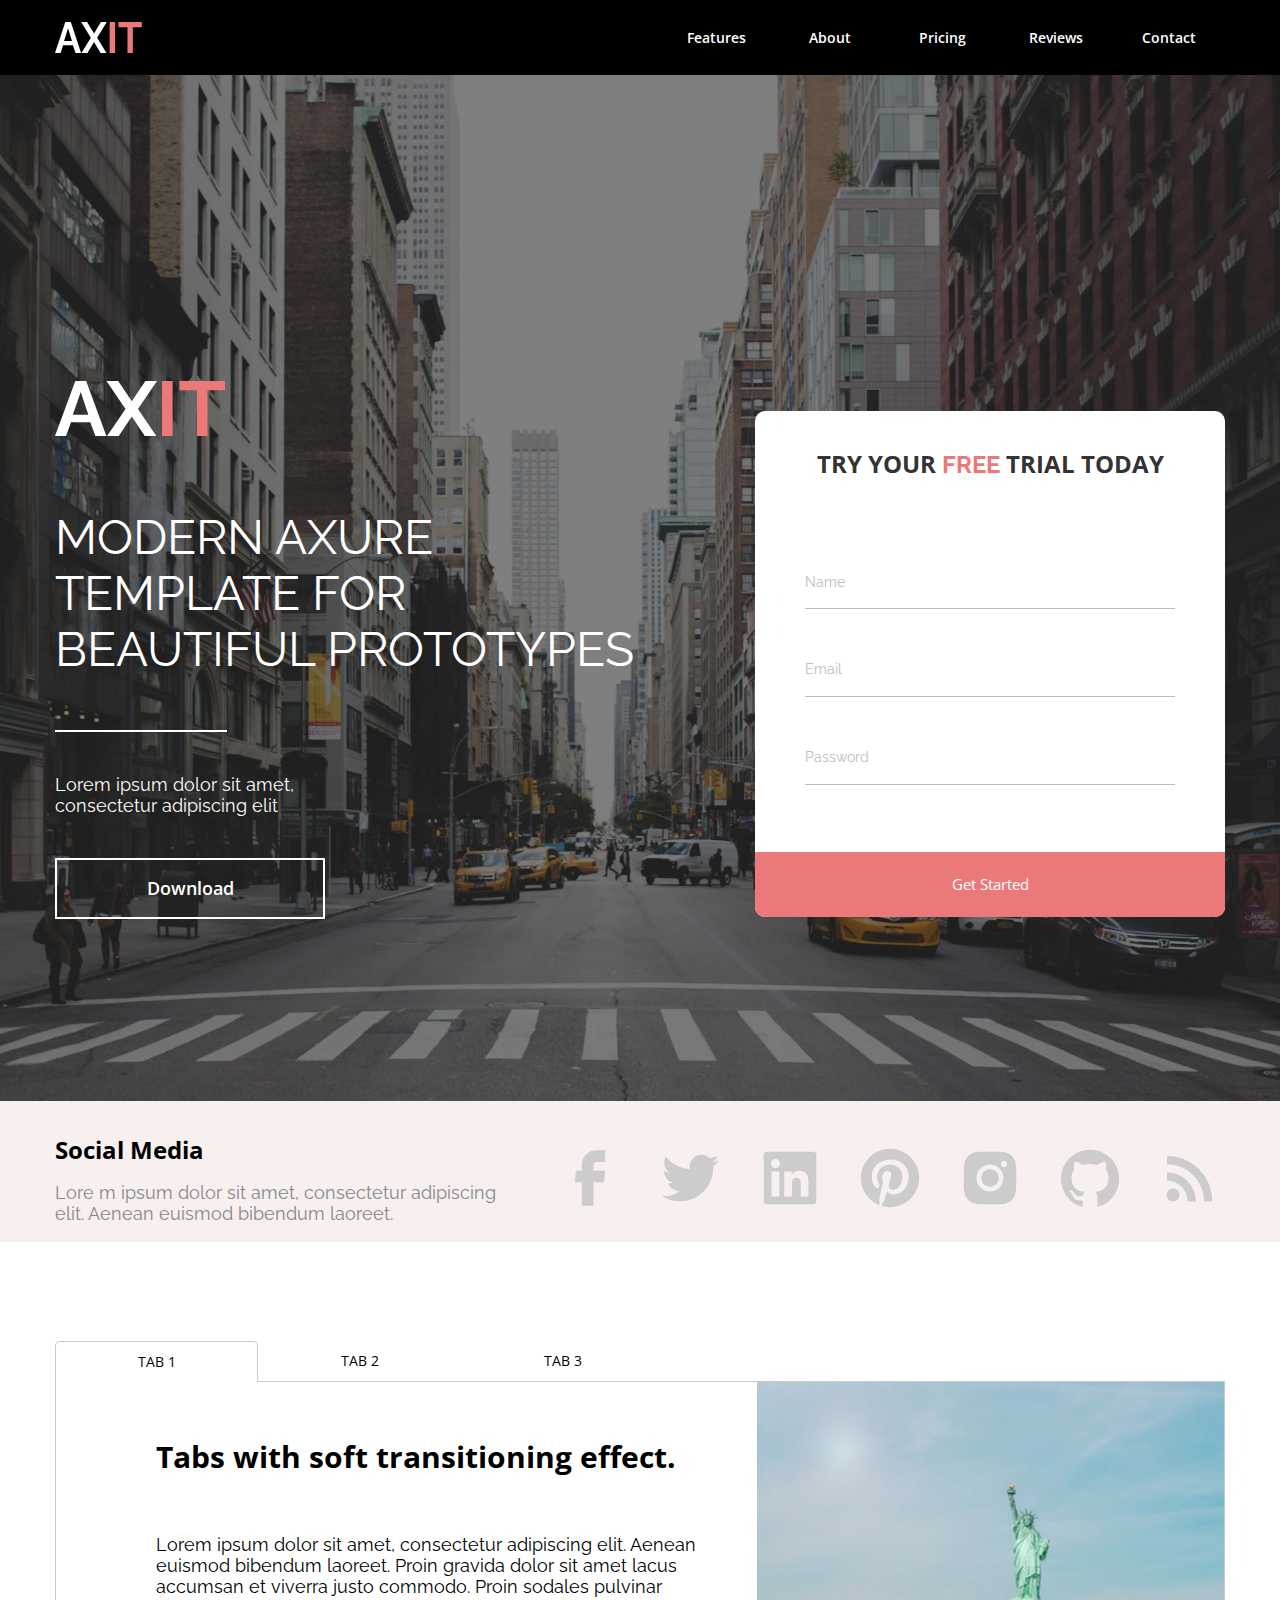
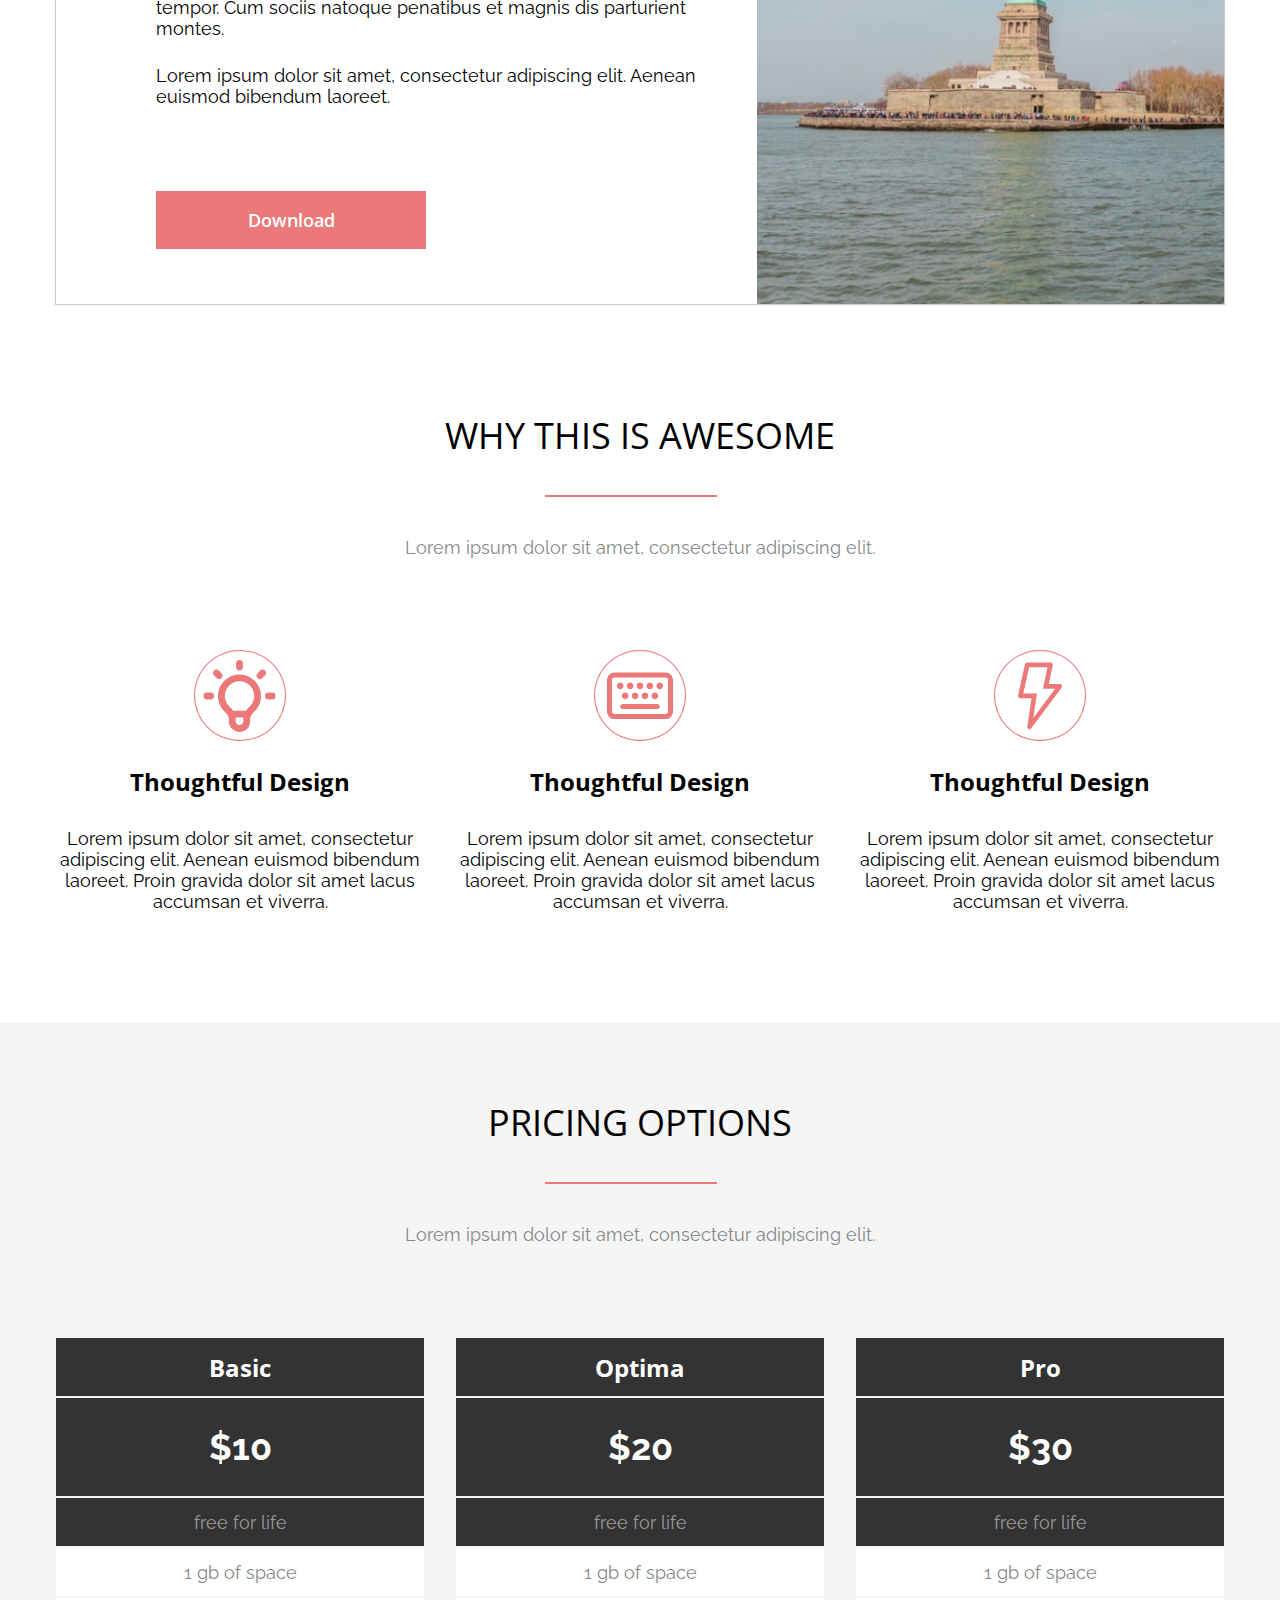
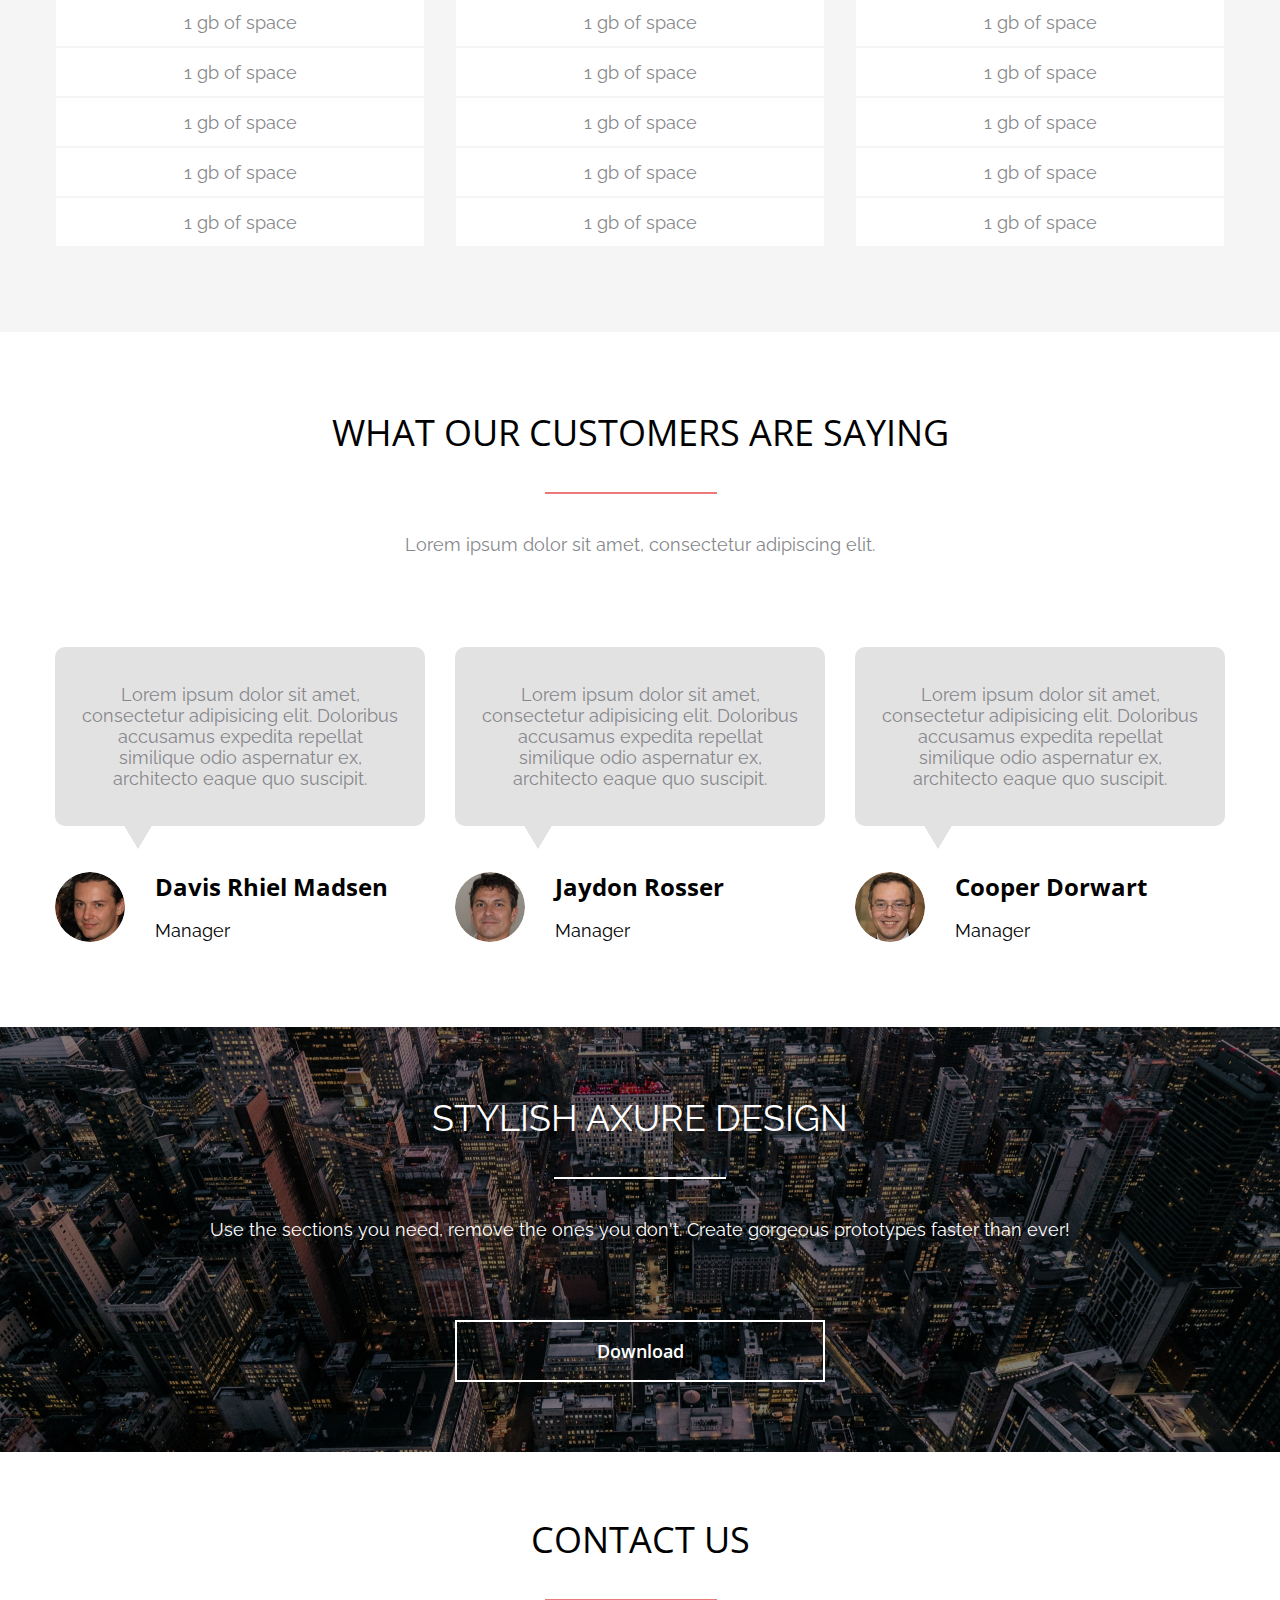
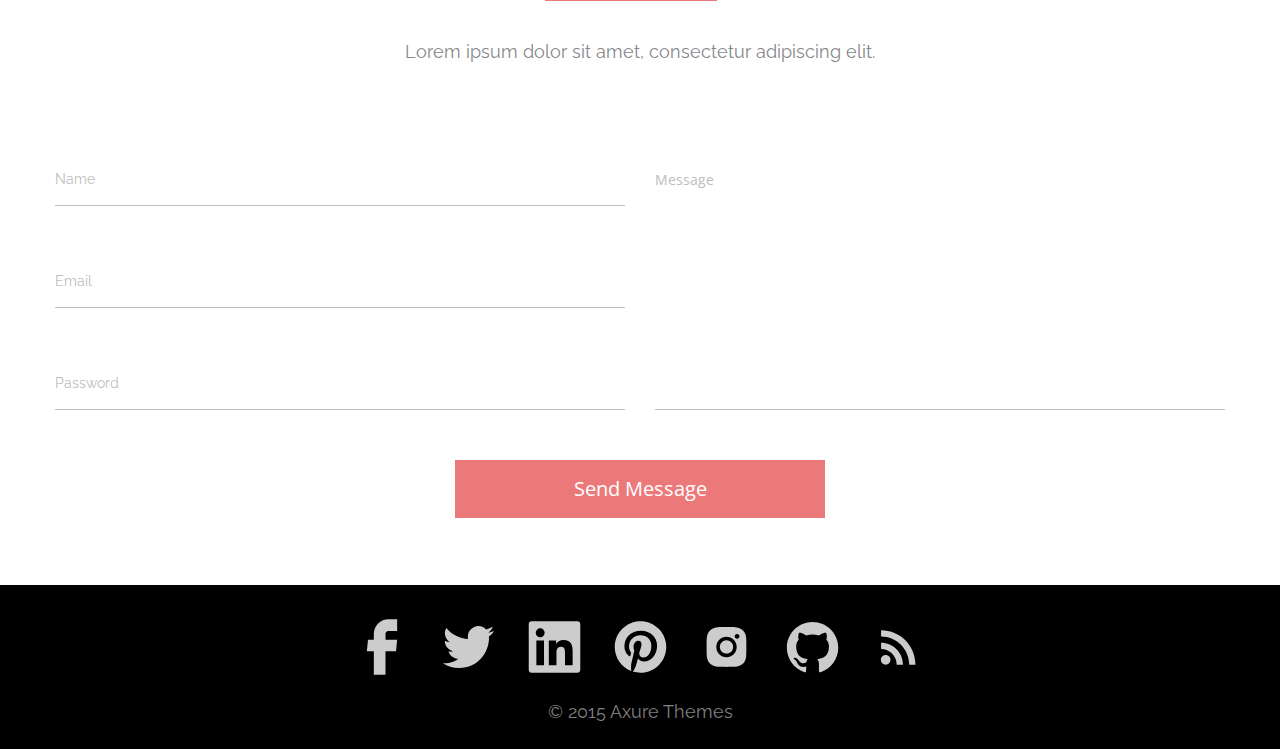
==== commit abe28305: "Merge pull request #79 from Natalina-Yarosh/Arina1122_hw-7" ====
--- a/index.html
+++ b/index.html
@@ -1,398 +1,450 @@
 <!DOCTYPE html>
 <html lang="en">
+
 <head>
+    <link rel="preconnect" href="https://fonts.googleapis.com">
+    <link rel="preconnect" href="https://fonts.gstatic.com" crossorigin>
+    <link href="https://fonts.googleapis.com/css2?family=Raleway:ital,wght@0,100..900;1,100..900&display=swap"
+        rel="stylesheet">
+    <link
+        href="https://fonts.googleapis.com/css2?family=Open+Sans:ital,wght@0,300..800;1,300..800&family=Raleway:ital,wght@0,100..900;1,100..900&display=swap"
+        rel="stylesheet">
+    <link rel="stylesheet" href="css/style.css">
     <meta charset="UTF-8">
-    <meta name="viewport" content="width=device-width, initial-scale=1.0">
-    <link rel="preconnect" href="https://fonts.googleapis.com">
-        <link rel="preconnect" href="https://fonts.gstatic.com" crossorigin>
-        <link href="https://fonts.googleapis.com/css2?family=Open+Sans:ital,wght@0,300..800;1,300..800&family=Raleway:ital,wght@0,100..900;1,100..900&display=swap" rel="stylesheet">
-    <link rel="stylesheet" href="style/style.css">    
-    <title>Первый макет</title>
+    <title>AXIT</title>
 </head>
+
 <body>
-    <!-- HEADER -->
-     <header class="header">
+    <header class="header">
         <div class="container header__container">
-            <a class="header__logo" href="#"><svg width="87" height="31" viewBox="0 0 87 31" fill="none" xmlns="http://www.w3.org/2000/svg">
-                <path d="M10.3163 0H15.8289L26.1059 31H20.5146L17.9158 23.2718H8.1507L5.5913 31H0L10.3163 0ZM16.9314 19.0366L13.0726 6.24366L9.05633 19.0366H16.9314Z" fill="white"/>
-                <path d="M32.086 0L39.016 11.4394L45.9067 0H51.813L42.1267 15.7183L51.498 31H45.5917L39.016 19.9972L32.401 31H26.4553L35.8266 15.7183L26.1403 0H32.086Z" fill="white"/>
-                <path d="M54.6277 31V0H60.0615V31H54.6277Z" fill="#EC7979"/>
-                <path d="M86.8026 5.2831H77.8644V31H72.47V5.2831H63.5318V0H86.8026V5.2831Z" fill="#EC7979"/>
+            <a class="header__logo" href="#">
+                <svg width="87" height="31" viewBox="0 0 87 31" fill="none" xmlns="http://www.w3.org/2000/svg">
+                    <path
+                        d="M10.3163 0H15.8289L26.1059 31H20.5146L17.9158 23.2718H8.1507L5.5913 31H0L10.3163 0ZM16.9314 19.0366L13.0726 6.24366L9.05633 19.0366H16.9314Z"
+                        fill="white" />
+                    <path
+                        d="M32.086 0L39.016 11.4394L45.9067 0H51.813L42.1267 15.7183L51.498 31H45.5917L39.016 19.9972L32.401 31H26.4553L35.8266 15.7183L26.1403 0H32.086Z"
+                        fill="white" />
+                    <path d="M54.6277 31V0H60.0615V31H54.6277Z" fill="#EC7979" />
+                    <path d="M86.8026 5.2831H77.8644V31H72.4699V5.2831H63.5317V0H86.8026V5.2831Z" fill="#EC7979" />
                 </svg>
-                </a>
-            <nav class="nav">
-                <ul class="nav__list">
-                    <li class="nav__item"><a class="nav__link"href="#">Features</a></li>
-                    <li class="nav__item"><a class="nav__link" href="#">About</a></li>
-                    <li class="nav__item"><a class="nav__link" href="#">Pricing</a></li>
-                    <li class="nav__item"><a class="nav__link" href="#">Reviews</a></li>
-                    <li class="nav__item"><a class="nav__link" href="#">Contact</a></li>
+            </a>
+            <nav class="header__nav">
+                <ul class="header__nav-list">
+                    <li class="header__nav-item">
+                        <a href="#" class="header__nav-link">
+                            Features
+                        </a>
+                    </li>
+                    <li class="header__nav-item">
+                        <a href="#" class="header__nav-link">
+                            About
+                        </a>
+                    </li>
+                    <li class="header__nav-item">
+                        <a href="#" class="header__nav-link">
+                            Pricing
+                        </a>
+                    </li>
+                    <li class="header__nav-item">
+                        <a href="#" class="header__nav-link">
+                            Reviews
+                        </a>
+                    </li>
+                    <li class="header__nav-item">
+                        <a href="#" class="header__nav-link">
+                            Contact
+                        </a>
+                    </li>
                 </ul>
             </nav>
         </div>
-     </header>
-     <!-- BANNER -->
-      <section class="banner">
+    </header>
+    <section class="banner">
         <div class="container banner__container">
-            <div class="banner__content">
-                <div class="banner__wrapper-logo">
-                    <img class="banner__logo" src="media/logo.png"></div>
-                <h1 class="banner__title">MODERN AXURE TEMPLATE FOR BEAUTIFUL PROTOTYPES</h1>
-                <div class="banner__line"></div>
-                <p class="banner__text">Lorem ipsum dolor sit amet, consectetur adipiscing elit</p>
-                <button class="banner__button">Download</button>
-            </div>
-            <form class="banner__form">
-                <fieldset class="banner__fieldset">
-                    <legend class="banner__form-name">Try Your<span class="banner__form-name_elem"> FREE </span>Trial Today</legend>
+            <div class="banner__wrapper-text">
+                <div class="banner__logo">
+                    <svg width="170" height="55" viewBox="0 0 170 55" fill="none" xmlns="http://www.w3.org/2000/svg">
+                        <path
+                            d="M20.3089 0H31.161L51.3924 55H40.3853L35.2693 41.2887H16.0456L11.0071 55H0L20.3089 0ZM33.3314 33.7747L25.735 11.0775L17.8284 33.7747H33.3314Z"
+                            fill="white" />
+                        <path
+                            d="M63.165 0L76.8076 20.2958L90.3728 0H102L82.9313 27.8873L101.38 55H89.7526L76.8076 35.4789L63.7851 55H52.0804L70.5289 27.8873L51.4602 0H63.165Z"
+                            fill="white" />
+                        <path d="M107 55V0H117.64V55H107Z" fill="#EC7979" />
+                        <path d="M170 9.37324H152.499V55H141.936V9.37324H124.435V0H170V9.37324Z" fill="#EC7979" />
+                    </svg>
+                </div>
+                <h1 class="banner__title">
+                    MODERN AXURE TEMPLATE FOR BEAUTIFUL PROTOTYPES
+                </h1>
+                <p class="banner__text">
+                    Lorem ipsum dolor sit amet, consectetur adipiscing elit
+                </p>
+                <button class="banner__btn"> Download </button>
+            </div>
+            <form class="banner__wrapper-form">
+                <legend class="banner__legend"> Try Your <span class="banner__color">FREE</span> Trial Today </legend>
+                <div class="banner__wrapper-input">
                     <input class="banner__input" type="text" placeholder="Name">
                     <input class="banner__input" type="email" placeholder="Email">
                     <input class="banner__input" type="password" placeholder="Password">
-                    <input class="banner__form-btn" type="button" value="Get Started">
-                </fieldset>
+                </div>
+                <button type="submit" class="banner__button"> Get Started </button>
             </form>
         </div>
-      </section>
-    <!-- SOCIAL_MEDIA -->
-     <section class="social"> 
-        <div class="container social__container">
-                <div class="social__info">
-                    <h2 class="social__title">Social Media</h2>
-                    <p class="social__text">Lorem ipsum dolor sit amet,
-                        consectetur adipiscing elit. 
-                        Aenean euismod bibendum laoreet.</p>
-                </div>
-                <div class="icon social__icon">
-                    <a class="social__icon-link" href="#Icon1"> <svg width="32" height="56" viewBox="0 0 32 56" fill="none" xmlns="http://www.w3.org/2000/svg">
-                        <path d="M7.82696 55.7082H19.4936V32.3457H30.0053L31.1603 20.7373H19.4936V14.8748C19.4936 14.1013 19.8009 13.3594 20.3479 12.8124C20.8949 12.2655 21.6367 11.9582 22.4103 11.9582H31.1603V0.291504H22.4103C18.5425 0.291504 14.8332 1.82796 12.0983 4.56286C9.36341 7.29777 7.82696 11.0071 7.82696 14.8748V20.7373H1.99362L0.838623 32.3457H7.82696V55.7082Z" fill="#CCCCCC"/>
+    </section>
+    <section class="social">
+        <div class="container social__content">
+            <div class="social__info">
+                <h2 class="social__title">
+                    Social Media
+                </h2>
+                <p class="social__text">
+                    Lore m ipsum dolor sit amet, consectetur adipiscing elit.
+                    Aenean euismod bibendum laoreet.
+                </p>
+            </div>
+            <div class="social__icons">
+                <a href="#social_facebook" class="social__icon">
+                    <svg width="32" height="56" viewBox="0 0 32 56" fill="none" xmlns="http://www.w3.org/2000/svg">
+                        <path
+                            d="M7.82696 55.7082H19.4936V32.3457H30.0053L31.1603 20.7373H19.4936V14.8748C19.4936 14.1013 19.8009 13.3594 20.3479 12.8124C20.8949 12.2655 21.6367 11.9582 22.4103 11.9582H31.1603V0.291504H22.4103C18.5425 0.291504 14.8332 1.82796 12.0983 4.56286C9.36341 7.29777 7.82696 11.0071 7.82696 14.8748V20.7373H1.99362L0.838623 32.3457H7.82696V55.7082Z"
+                            fill="#CCCCCC" />
+                    </svg>
+                </a>
+                <a href="#social_twitter" class="social__icon">
+                    <svg width="59" height="48" viewBox="0 0 59 48" fill="none" xmlns="http://www.w3.org/2000/svg">
+                        <path
+                            d="M52.2628 12.3247C52.3008 12.8351 52.3008 13.3426 52.3008 13.8501C52.3008 29.3813 40.4795 47.278 18.8758 47.278C12.2199 47.278 6.03659 45.3501 0.833252 42.0018C1.77825 42.1097 2.68825 42.1476 3.67117 42.1476C8.95906 42.1604 14.0972 40.3922 18.2574 37.128C15.8057 37.0836 13.4291 36.2748 11.4594 34.8143C9.48963 33.3539 8.02512 31.3148 7.27033 28.9818C7.99658 29.0897 8.72575 29.1626 9.48992 29.1626C10.5428 29.1626 11.6016 29.0168 12.5845 28.763C9.9238 28.2258 7.5313 26.7836 5.81381 24.6817C4.09631 22.5797 3.15986 19.9478 3.16367 17.2334V17.0876C4.72992 17.9597 6.547 18.5051 8.472 18.578C6.85934 17.5064 5.53702 16.0522 4.62299 14.3453C3.70897 12.6384 3.23166 10.7317 3.23367 8.7955C3.23367 6.61384 3.81409 4.613 4.832 2.86884C7.78407 6.50014 11.466 9.47089 15.6392 11.5887C19.8125 13.7065 24.3841 14.924 29.0578 15.1626C28.877 14.2876 28.7662 13.3805 28.7662 12.4705C28.7654 10.9275 29.0688 9.39942 29.6589 7.9737C30.249 6.54798 31.1144 5.25255 32.2055 4.16147C33.2966 3.07038 34.592 2.20503 36.0177 1.6149C37.4434 1.02476 38.9715 0.721403 40.5145 0.722169C43.8978 0.722169 46.9516 2.13967 49.0983 4.43217C51.7284 3.92355 54.2507 2.9634 56.5532 1.59425C55.6765 4.30913 53.84 6.61122 51.3878 8.06925C53.7205 7.80319 56.0003 7.18974 58.1516 6.24925C56.5449 8.59162 54.5539 10.6457 52.2628 12.3247Z"
+                            fill="#CCCCCC" />
+                    </svg>
+                </a>
+                <a href="#social_linkedin" class="social__icon">
+                    <svg width="54" height="54" viewBox="0 0 54 54" fill="none" xmlns="http://www.w3.org/2000/svg">
+                        <path
+                            d="M50.3333 0.75H3.66667C2.89312 0.75 2.15125 1.05729 1.60427 1.60427C1.05729 2.15125 0.75 2.89312 0.75 3.66667V50.3333C0.75 51.1069 1.05729 51.8488 1.60427 52.3957C2.15125 52.9427 2.89312 53.25 3.66667 53.25H50.3333C51.1069 53.25 51.8488 52.9427 52.3957 52.3957C52.9427 51.8488 53.25 51.1069 53.25 50.3333V3.66667C53.25 2.89312 52.9427 2.15125 52.3957 1.60427C51.8488 1.05729 51.1069 0.75 50.3333 0.75ZM16.3221 45.4829H8.52875V20.4287H16.3221V45.4829ZM12.4254 17.0075C11.228 17.0075 10.0796 16.5318 9.23283 15.6851C8.3861 14.8384 7.91042 13.69 7.91042 12.4925C7.91042 11.295 8.3861 10.1466 9.23283 9.29991C10.0796 8.45319 11.228 7.9775 12.4254 7.9775C13.6229 7.9775 14.7713 8.45319 15.618 9.29991C16.4647 10.1466 16.9404 11.295 16.9404 12.4925C16.9404 13.69 16.4647 14.8384 15.618 15.6851C14.7713 16.5318 13.6229 17.0075 12.4254 17.0075ZM45.4858 45.4829H37.7012V33.3C37.7012 30.395 37.6488 26.6588 33.6529 26.6588C29.5988 26.6588 28.9833 29.8263 28.9833 33.0958V45.4858H21.2046V20.4317H28.6713V23.8558H28.7792C29.8146 21.8871 32.3579 19.8104 36.1408 19.8104C44.0275 19.8104 45.4829 24.9963 45.4829 31.7454V45.4829H45.4858Z"
+                            fill="#CCCCCC" />
+                    </svg>
+                </a>
+                <a href="#social_pinterest" class="social__icon">
+                    <svg width="60" height="60" viewBox="0 0 60 60" fill="none" xmlns="http://www.w3.org/2000/svg">
+                        <path
+                            d="M21.3666 57.8252C24.1666 58.671 26.9958 59.1668 29.9999 59.1668C37.7354 59.1668 45.1541 56.0939 50.6239 50.6241C56.0937 45.1543 59.1666 37.7356 59.1666 30.0002C59.1666 26.1699 58.4122 22.3772 56.9464 18.8386C55.4807 15.2999 53.3322 12.0846 50.6239 9.37622C47.9155 6.66784 44.7002 4.51944 41.1615 3.05368C37.6229 1.58791 33.8301 0.833496 29.9999 0.833496C26.1697 0.833496 22.377 1.58791 18.8383 3.05368C15.2997 4.51944 12.0843 6.66784 9.37597 9.37622C3.90616 14.846 0.833252 22.2647 0.833252 30.0002C0.833252 42.396 8.62075 53.0418 19.6166 57.2418C19.3541 54.9668 19.0916 51.2043 19.6166 48.6085L22.9708 34.2002C22.9708 34.2002 22.1249 32.5085 22.1249 29.8252C22.1249 25.8002 24.6333 22.796 27.4916 22.796C29.9999 22.796 31.1666 24.6335 31.1666 26.996C31.1666 29.5043 29.5041 33.0918 28.6583 36.5335C28.1624 39.3918 30.1749 41.9002 33.0916 41.9002C38.2833 41.9002 42.3083 36.3585 42.3083 28.5418C42.3083 21.5418 37.2916 16.7585 30.0874 16.7585C21.8624 16.7585 17.0208 22.8835 17.0208 29.3293C17.0208 31.8377 17.8374 34.3752 19.1791 36.0377C19.4416 36.2127 19.4416 36.446 19.3541 36.8835L18.5083 40.0627C18.5083 40.5585 18.1874 40.7335 17.6916 40.3835C13.9583 38.7502 11.7999 33.4418 11.7999 29.1543C11.7999 19.9377 18.3333 11.5668 30.9333 11.5668C40.9666 11.5668 48.7833 18.771 48.7833 28.3377C48.7833 38.371 42.5708 46.421 33.6749 46.421C30.8458 46.421 28.0749 44.9043 27.0833 43.1252L25.1291 50.0377C24.4583 52.546 22.6208 55.9002 21.3666 57.9127V57.8252Z"
+                            fill="#CCCCCC" />
+                    </svg>
+                </a>
+                <a href="#social_instagram" class="social__icon">
+                    <svg width="70" height="70" viewBox="0 0 70 70" fill="none" xmlns="http://www.w3.org/2000/svg">
+                        <path
+                            d="M61.0956 24.2227C61.0662 22.0137 60.6527 19.8266 59.8735 17.7593C59.1979 16.0156 58.1659 14.432 56.8436 13.1097C55.5213 11.7874 53.9377 10.7554 52.194 10.0798C50.1533 9.31371 47.9974 8.8995 45.8181 8.85475C43.0123 8.72934 42.1227 8.69434 35.0002 8.69434C27.8777 8.69434 26.9648 8.69434 24.1794 8.85475C22.0011 8.89983 19.8462 9.31403 17.8065 10.0798C16.0625 10.7549 14.4786 11.7867 13.1562 13.1091C11.8338 14.4315 10.802 16.0153 10.1269 17.7593C9.3593 19.7985 8.94598 21.9538 8.90479 24.1323C8.77937 26.941 8.74146 27.8306 8.74146 34.9531C8.74146 42.0756 8.74146 42.9856 8.90479 45.7739C8.94854 47.9556 9.35979 50.1081 10.1269 52.1527C10.8032 53.8961 11.8357 55.4794 13.1586 56.8012C14.4814 58.123 16.0654 59.1544 17.8094 59.8293C19.8436 60.6262 21.9988 61.07 24.1823 61.1418C26.991 61.2673 27.8806 61.3052 35.0031 61.3052C42.1256 61.3052 43.0385 61.3052 45.824 61.1418C48.0032 61.0989 50.1592 60.6857 52.1998 59.9198C53.9431 59.2433 55.5263 58.2111 56.8485 56.8889C58.1707 55.5667 59.2029 53.9834 59.8794 52.2402C60.6465 50.1985 61.0577 48.046 61.1015 45.8614C61.2269 43.0556 61.2648 42.166 61.2648 35.0406C61.259 27.9181 61.259 27.0139 61.0956 24.2227ZM34.9827 48.4223C27.5335 48.4223 21.499 42.3877 21.499 34.9385C21.499 27.4893 27.5335 21.4548 34.9827 21.4548C38.5588 21.4548 41.9885 22.8754 44.5172 25.4041C47.0459 27.9327 48.4665 31.3624 48.4665 34.9385C48.4665 38.5146 47.0459 41.9443 44.5172 44.473C41.9885 47.0016 38.5588 48.4223 34.9827 48.4223ZM49.0031 24.1002C48.5901 24.1006 48.1811 24.0195 47.7994 23.8616C47.4178 23.7037 47.0711 23.4722 46.779 23.1801C46.487 22.8881 46.2554 22.5413 46.0975 22.1597C45.9396 21.778 45.8586 21.369 45.859 20.956C45.859 20.5433 45.9402 20.1346 46.0982 19.7533C46.2561 19.3721 46.4876 19.0256 46.7794 18.7338C47.0713 18.4419 47.4177 18.2105 47.799 18.0525C48.1803 17.8946 48.589 17.8133 49.0017 17.8133C49.4144 17.8133 49.823 17.8946 50.2043 18.0525C50.5856 18.2105 50.9321 18.4419 51.2239 18.7338C51.5157 19.0256 51.7472 19.3721 51.9052 19.7533C52.0631 20.1346 52.1444 20.5433 52.1444 20.956C52.1444 22.6943 50.7385 24.1002 49.0031 24.1002Z"
+                            fill="#CCCCCC" />
+                        <path
+                            d="M34.9829 43.6972C39.8202 43.6972 43.7416 39.7758 43.7416 34.9384C43.7416 30.1011 39.8202 26.1797 34.9829 26.1797C30.1455 26.1797 26.2241 30.1011 26.2241 34.9384C26.2241 39.7758 30.1455 43.6972 34.9829 43.6972Z"
+                            fill="#CCCCCC" />
+                    </svg>
+                </a>
+                <a href="#social_github" class="social__icon">
+                    <svg width="60" height="58" viewBox="0 0 60 58" fill="none" xmlns="http://www.w3.org/2000/svg">
+                        <path fill-rule="evenodd" clip-rule="evenodd"
+                            d="M30.0755 0.833496C14.0075 0.833496 0.984619 13.8564 0.984619 29.9243C0.984619 42.7752 9.31754 53.6806 20.8792 57.5306C22.3346 57.7931 22.8596 56.8977 22.8596 56.1277C22.8596 55.4364 22.8363 53.6047 22.8275 51.181C14.7338 52.9368 13.0246 47.2785 13.0246 47.2785C11.7063 43.9185 9.79587 43.0231 9.79587 43.0231C7.15629 41.2177 9.99712 41.2585 9.99712 41.2585C12.9196 41.4627 14.4509 44.2568 14.4509 44.2568C17.0467 48.7018 21.2642 47.4185 22.915 46.6747C23.1805 44.7935 23.9388 43.5102 24.7671 42.7839C18.3096 42.0518 11.5196 39.5552 11.5196 28.4047C11.5196 25.2343 12.6542 22.6327 14.5063 20.6027C14.2117 19.8647 13.2055 16.9043 14.795 12.9027C14.795 12.9027 17.2363 12.1181 22.7925 15.8806C25.1655 15.235 27.6133 14.9055 30.0725 14.9006C32.5318 14.9046 34.9797 15.2341 37.3525 15.8806C42.9117 12.1152 45.35 12.9027 45.35 12.9027C46.9396 16.9043 45.9421 19.8647 45.6388 20.6027C47.5055 22.6327 48.6255 25.2314 48.6255 28.4047C48.6255 39.5843 41.8296 42.0402 35.3488 42.7606C36.3842 43.6589 37.3175 45.4323 37.3175 48.1447C37.3175 52.0356 37.2825 55.1739 37.2825 56.1277C37.2825 56.9064 37.8017 57.8106 39.2863 57.5247C50.8421 53.6689 59.1663 42.7722 59.1663 29.9243C59.1663 13.8564 46.1434 0.833496 30.0755 0.833496Z"
+                            fill="#CCCCCC" />
+                    </svg>
+                </a>
+                <a href="#social_rss" class="social__icon">
+                    <svg width="70" height="70" viewBox="0 0 70 70" fill="none" xmlns="http://www.w3.org/2000/svg">
+                        <path
+                            d="M18.0251 58.3334C21.5367 58.3334 24.3834 55.4866 24.3834 51.975C24.3834 48.4634 21.5367 45.6167 18.0251 45.6167C14.5135 45.6167 11.6667 48.4634 11.6667 51.975C11.6667 55.4866 14.5135 58.3334 18.0251 58.3334Z"
+                            fill="#CCCCCC" />
+                        <path
+                            d="M12 13V21.2542C32.5042 21.2542 49.1292 37.8792 49.1292 58.3833H57.3833C57.3833 33.3292 37.0542 13 12 13ZM12 29.5083V37.7625C23.375 37.7625 32.6208 47.0083 32.6208 58.3833H40.875C40.875 42.4292 27.9542 29.5083 12 29.5083Z"
+                            fill="#CCCCCC" />
+                    </svg>
+                </a>
+            </div>
+        </div>
+    </section>
+    <div class="tabs">
+        <div class="container">
+            <div class="tabs__items">
+                <a href="#tablink_01" class="tabs__item tabs__item--border">Tab 1</a>
+                <a href="#tablink_02" class="tabs__item">Tab 2</a>
+                <a href="#tablink_03" class="tabs__item">Tab 3</a>
+            </div>
+            <div id="tablink_01" class="tabs__box">
+                <div class="tabs__wrapper-text">
+                    <h3 class="tabs__title">Tabs with soft transitioning effect.</h3>
+                    <p class="tabs__text">Lorem ipsum dolor sit amet, consectetur adipiscing elit. Aenean euismod
+                        bibendum
+                        laoreet. Proin gravida dolor sit amet lacus accumsan et viverra justo commodo. Proin sodales
+                        pulvinar tempor. Cum sociis natoque penatibus et magnis dis parturient montes.
+                    </p>
+                    <p class="tabs__text"> Lorem ipsum dolor sit amet, consectetur adipiscing elit. Aenean euismod
+                        bibendum
+                        laoreet.
+                    </p>
+                    <button class="tabs__btn"> Download </button>
+                </div>
+                <div class="tabs__wrapper-img">
+                    <img class="tabs__img" src="media/NY.jpg" alt="NY">
+                </div>
+            </div>
+            <div id="tablink_02" class="tabs__box tabs__box--empt"></div>
+            <div id="tablink_03" class="tabs__box tabs__box--empt"></div>
+        </div>
+    </div>
+    <section class="advantages">
+        <div class="container">
+            <div class="head">
+                <h2 class="head__title">WHY THIS IS AWESOME</h2>
+                <p class="head__text"> Lorem ipsum dolor sit amet, consectetur adipiscing elit. </p>
+            </div>
+            <div class="advantages__items">
+                <div class="advantages__item">
+                    <div class="advantages__wrapper-icon">
+                        <svg width="73" height="72" viewBox="0 0 73 72" fill="none" xmlns="http://www.w3.org/2000/svg">
+                            <path
+                                d="M28.0362 54.0594H44.9602H28.0362ZM36.5 3.4931V7.10498V3.4931ZM59.5481 13.014L56.9876 15.5676L59.5481 13.014ZM69.0948 36H65.4731H69.0948ZM7.52688 36H3.90524H7.52688ZM16.0124 15.5676L13.4519 13.014L16.0124 15.5676ZM23.6939 48.7716C21.1619 46.2458 19.4377 43.0279 18.7394 39.5248C18.0411 36.0218 18.4 32.3909 19.7707 29.0912C21.1414 25.7916 23.4623 22.9714 26.4401 20.9872C29.4179 19.003 32.9187 17.944 36.5 17.944C40.0813 17.944 43.5821 19.003 46.5599 20.9872C49.5377 22.9714 51.8586 25.7916 53.2293 29.0912C54.6 32.3909 54.9589 36.0218 54.2606 39.5248C53.5623 43.0279 51.8381 46.2458 49.3061 48.7716L47.3215 50.7473C46.1868 51.8791 45.2868 53.2227 44.6729 54.7013C44.059 56.18 43.7431 57.7648 43.7433 59.3652V61.2831C43.7433 63.199 42.9801 65.0364 41.6218 66.3911C40.2634 67.7458 38.421 68.5069 36.5 68.5069C34.579 68.5069 32.7366 67.7458 31.3782 66.3911C30.0199 65.0364 29.2567 63.199 29.2567 61.2831V59.3652C29.2567 56.1326 27.9674 53.03 25.6785 50.7473L23.6939 48.7716Z"
+                                stroke="#EC7979" stroke-width="6.83333" stroke-linecap="round"
+                                stroke-linejoin="round" />
                         </svg>
-                        </a>
-                    <a class="social__icon-link" href="#Icon2"><svg width="59" height="48" viewBox="0 0 59 48" fill="none" xmlns="http://www.w3.org/2000/svg">
-                        <path d="M52.2628 12.3247C52.3008 12.8351 52.3008 13.3426 52.3008 13.8501C52.3008 29.3813 40.4795 47.278 18.8758 47.278C12.2199 47.278 6.03659 45.3501 0.833252 42.0018C1.77825 42.1097 2.68825 42.1476 3.67117 42.1476C8.95906 42.1604 14.0972 40.3922 18.2574 37.128C15.8057 37.0836 13.4291 36.2748 11.4594 34.8143C9.48963 33.3539 8.02512 31.3148 7.27033 28.9818C7.99658 29.0897 8.72575 29.1626 9.48992 29.1626C10.5428 29.1626 11.6016 29.0168 12.5845 28.763C9.9238 28.2258 7.5313 26.7836 5.81381 24.6817C4.09631 22.5797 3.15986 19.9478 3.16367 17.2334V17.0876C4.72992 17.9597 6.547 18.5051 8.472 18.578C6.85934 17.5064 5.53702 16.0522 4.62299 14.3453C3.70897 12.6384 3.23166 10.7317 3.23367 8.7955C3.23367 6.61384 3.81409 4.613 4.832 2.86884C7.78407 6.50014 11.466 9.47089 15.6392 11.5887C19.8125 13.7065 24.3841 14.924 29.0578 15.1626C28.877 14.2876 28.7662 13.3805 28.7662 12.4705C28.7654 10.9275 29.0688 9.39942 29.6589 7.9737C30.249 6.54798 31.1144 5.25255 32.2055 4.16147C33.2966 3.07038 34.592 2.20503 36.0177 1.6149C37.4434 1.02476 38.9715 0.721403 40.5145 0.722169C43.8978 0.722169 46.9516 2.13967 49.0983 4.43217C51.7284 3.92355 54.2507 2.9634 56.5532 1.59425C55.6765 4.30913 53.84 6.61122 51.3878 8.06925C53.7205 7.80319 56.0003 7.18974 58.1516 6.24925C56.5449 8.59162 54.5539 10.6457 52.2628 12.3247Z" fill="#CCCCCC"/>
+                    </div>
+                    <h3 class="advantages__title"> Thoughtful Design </h3>
+                    <p class="advantages__text"> Lorem ipsum dolor sit amet, consectetur adipiscing elit. Aenean
+                        euismod
+                        bibendum laoreet. Proin gravida dolor sit amet lacus accumsan et viverra.</p>
+                </div>
+                <div class="advantages__item">
+                    <div class="advantages__wrapper-icon">
+                        <svg width="66" height="48" viewBox="0 0 66 48" fill="none" xmlns="http://www.w3.org/2000/svg">
+                            <path
+                                d="M58.5732 0.604797C60.543 0.604797 62.432 1.39118 63.8248 2.79095C65.2176 4.19071 66.0001 6.0892 66.0001 8.06877V39.5999C66.0001 41.5795 65.2176 43.478 63.8248 44.8777C62.432 46.2775 60.543 47.0639 58.5732 47.0639H7.42695C6.45164 47.0639 5.48588 46.8708 4.58481 46.4957C3.68375 46.1206 2.86501 45.5708 2.17537 44.8777C1.48572 44.1846 0.938662 43.3618 0.565427 42.4562C0.192193 41.5507 9.15527e-05 40.5801 9.15527e-05 39.5999V8.06877C9.15527e-05 6.0892 0.782562 4.19071 2.17537 2.79095C3.56817 1.39118 5.45722 0.604797 7.42695 0.604797H58.5732ZM58.5732 5.58078H7.42695C6.77037 5.58078 6.14069 5.84291 5.67642 6.30949C5.21215 6.77608 4.95133 7.40891 4.95133 8.06877V39.5999C4.95133 40.9733 6.06041 42.0879 7.42695 42.0879H58.5732C59.2298 42.0879 59.8595 41.8258 60.3238 41.3592C60.788 40.8926 61.0489 40.2598 61.0489 39.5999V8.06877C61.0489 7.40891 60.788 6.77608 60.3238 6.30949C59.8595 5.84291 59.2298 5.58078 58.5732 5.58078ZM15.679 32.1193H50.3377C50.9649 32.1195 51.5687 32.359 52.027 32.7894C52.4853 33.2197 52.764 33.8089 52.8068 34.4378C52.8495 35.0667 52.6532 35.6884 52.2573 36.1774C51.8615 36.6664 51.2957 36.9862 50.6744 37.0721L50.3377 37.0953H15.679C15.0518 37.0951 14.448 36.8557 13.9897 36.4253C13.5314 35.995 13.2527 35.4058 13.2099 34.7769C13.1672 34.148 13.3635 33.5263 13.7594 33.0373C14.1552 32.5483 14.7209 32.2285 15.3423 32.1426L15.679 32.1193ZM47.8621 20.5087C48.7375 20.5087 49.5771 20.8582 50.1961 21.4803C50.8151 22.1025 51.1629 22.9462 51.1629 23.826C51.1629 24.7059 50.8151 25.5496 50.1961 26.1717C49.5771 26.7939 48.7375 27.1434 47.8621 27.1434C46.9866 27.1434 46.147 26.7939 45.528 26.1717C44.909 25.5496 44.5612 24.7059 44.5612 23.826C44.5612 22.9462 44.909 22.1025 45.528 21.4803C46.147 20.8582 46.9866 20.5087 47.8621 20.5087ZM28.0736 20.5087C28.949 20.5087 29.7886 20.8582 30.4076 21.4803C31.0267 22.1025 31.3744 22.9462 31.3744 23.826C31.3744 24.7059 31.0267 25.5496 30.4076 26.1717C29.7886 26.7939 28.949 27.1434 28.0736 27.1434C27.1982 27.1434 26.3586 26.7939 25.7396 26.1717C25.1206 25.5496 24.7728 24.7059 24.7728 23.826C24.7728 22.9462 25.1206 22.1025 25.7396 21.4803C26.3586 20.8582 27.1982 20.5087 28.0736 20.5087ZM18.1711 20.5087C19.0466 20.5087 19.8861 20.8582 20.5052 21.4803C21.1242 22.1025 21.472 22.9462 21.472 23.826C21.472 24.7059 21.1242 25.5496 20.5052 26.1717C19.8861 26.7939 19.0466 27.1434 18.1711 27.1434C17.2957 27.1434 16.4561 26.7939 15.8371 26.1717C15.2181 25.5496 14.8703 24.7059 14.8703 23.826C14.8703 22.9462 15.2181 22.1025 15.8371 21.4803C16.4561 20.8582 17.2957 20.5087 18.1711 20.5087ZM37.9761 20.5087C38.8515 20.5087 39.6911 20.8582 40.3101 21.4803C40.9291 22.1025 41.2769 22.9462 41.2769 23.826C41.2769 24.7059 40.9291 25.5496 40.3101 26.1717C39.6911 26.7939 38.8515 27.1434 37.9761 27.1434C37.1007 27.1434 36.2611 26.7939 35.642 26.1717C35.023 25.5496 34.6753 24.7059 34.6753 23.826C34.6753 22.9462 35.023 22.1025 35.642 21.4803C36.2611 20.8582 37.1007 20.5087 37.9761 20.5087ZM13.2034 10.5568C14.0788 10.5568 14.9184 10.9063 15.5374 11.5284C16.1565 12.1505 16.5042 12.9943 16.5042 13.8741C16.5042 14.7539 16.1565 15.5977 15.5374 16.2198C14.9184 16.8419 14.0788 17.1914 13.2034 17.1914C12.328 17.1914 11.4884 16.8419 10.8694 16.2198C10.2503 15.5977 9.90257 14.7539 9.90257 13.8741C9.90257 12.9943 10.2503 12.1505 10.8694 11.5284C11.4884 10.9063 12.328 10.5568 13.2034 10.5568ZM23.0894 10.5568C23.9648 10.5568 24.8044 10.9063 25.4234 11.5284C26.0424 12.1505 26.3902 12.9943 26.3902 13.8741C26.3902 14.7539 26.0424 15.5977 25.4234 16.2198C24.8044 16.8419 23.9648 17.1914 23.0894 17.1914C22.2139 17.1914 21.3744 16.8419 20.7553 16.2198C20.1363 15.5977 19.7885 14.7539 19.7885 13.8741C19.7885 12.9943 20.1363 12.1505 20.7553 11.5284C21.3744 10.9063 22.2139 10.5568 23.0894 10.5568ZM32.9918 10.5568C33.8673 10.5568 34.7068 10.9063 35.3259 11.5284C35.9449 12.1505 36.2927 12.9943 36.2927 13.8741C36.2927 14.7539 35.9449 15.5977 35.3259 16.2198C34.7068 16.8419 33.8673 17.1914 32.9918 17.1914C32.1164 17.1914 31.2768 16.8419 30.6578 16.2198C30.0388 15.5977 29.691 14.7539 29.691 13.8741C29.691 12.9943 30.0388 12.1505 30.6578 11.5284C31.2768 10.9063 32.1164 10.5568 32.9918 10.5568ZM42.8943 10.5568C43.7697 10.5568 44.6093 10.9063 45.2283 11.5284C45.8474 12.1505 46.1951 12.9943 46.1951 13.8741C46.1951 14.7539 45.8474 15.5977 45.2283 16.2198C44.6093 16.8419 43.7697 17.1914 42.8943 17.1914C42.0189 17.1914 41.1793 16.8419 40.5603 16.2198C39.9413 15.5977 39.5935 14.7539 39.5935 13.8741C39.5935 12.9943 39.9413 12.1505 40.5603 11.5284C41.1793 10.9063 42.0189 10.5568 42.8943 10.5568ZM52.7968 10.5568C53.6722 10.5568 54.5118 10.9063 55.1308 11.5284C55.7499 12.1505 56.0976 12.9943 56.0976 13.8741C56.0976 14.7539 55.7499 15.5977 55.1308 16.2198C54.5118 16.8419 53.6722 17.1914 52.7968 17.1914C51.9214 17.1914 51.0818 16.8419 50.4628 16.2198C49.8437 15.5977 49.496 14.7539 49.496 13.8741C49.496 12.9943 49.8437 12.1505 50.4628 11.5284C51.0818 10.9063 51.9214 10.5568 52.7968 10.5568Z"
+                                fill="#EC7979" />
                         </svg>
-                        </a>
-                    <a class="social__icon-link" href="#Icon3"><svg width="54" height="54" viewBox="0 0 54 54" fill="none" xmlns="http://www.w3.org/2000/svg">
-                        <path d="M50.3333 0.75H3.66667C2.89312 0.75 2.15125 1.05729 1.60427 1.60427C1.05729 2.15125 0.75 2.89312 0.75 3.66667V50.3333C0.75 51.1069 1.05729 51.8488 1.60427 52.3957C2.15125 52.9427 2.89312 53.25 3.66667 53.25H50.3333C51.1069 53.25 51.8488 52.9427 52.3957 52.3957C52.9427 51.8488 53.25 51.1069 53.25 50.3333V3.66667C53.25 2.89312 52.9427 2.15125 52.3957 1.60427C51.8488 1.05729 51.1069 0.75 50.3333 0.75ZM16.3221 45.4829H8.52875V20.4287H16.3221V45.4829ZM12.4254 17.0075C11.228 17.0075 10.0796 16.5318 9.23283 15.6851C8.3861 14.8384 7.91042 13.69 7.91042 12.4925C7.91042 11.295 8.3861 10.1466 9.23283 9.29991C10.0796 8.45319 11.228 7.9775 12.4254 7.9775C13.6229 7.9775 14.7713 8.45319 15.618 9.29991C16.4647 10.1466 16.9404 11.295 16.9404 12.4925C16.9404 13.69 16.4647 14.8384 15.618 15.6851C14.7713 16.5318 13.6229 17.0075 12.4254 17.0075ZM45.4858 45.4829H37.7012V33.3C37.7012 30.395 37.6488 26.6588 33.6529 26.6588C29.5988 26.6588 28.9833 29.8263 28.9833 33.0958V45.4858H21.2046V20.4317H28.6713V23.8558H28.7792C29.8146 21.8871 32.3579 19.8104 36.1408 19.8104C44.0275 19.8104 45.4829 24.9963 45.4829 31.7454V45.4829H45.4858Z" fill="#CCCCCC"/>
+                    </div>
+                    <h3 class="advantages__title"> Thoughtful Design </h3>
+                    <p class="advantages__text"> Lorem ipsum dolor sit amet, consectetur adipiscing elit. Aenean
+                        euismod
+                        bibendum laoreet. Proin gravida dolor sit amet lacus accumsan et viverra.</p>
+                </div>
+                <div class="advantages__item">
+                    <div class="advantages__wrapper-icon">
+                        <svg width="44" height="68" viewBox="0 0 44 68" fill="none" xmlns="http://www.w3.org/2000/svg">
+                            <path
+                                d="M10.7308 66.9732C10.2572 66.7676 9.86369 66.4056 9.61227 65.9444C9.36084 65.4831 9.26586 64.9489 9.34231 64.426L13.5542 36.2154H2.37647C2.0221 36.2252 1.67028 36.1512 1.34815 35.9989C1.02602 35.8467 0.742197 35.6204 0.518571 35.3374C0.294944 35.0545 0.137497 34.7224 0.0583768 34.367C-0.0207433 34.0115 -0.0194209 33.6421 0.0622413 33.2872L7.00493 2.33895C7.1271 1.80633 7.42391 1.33326 7.84542 0.999394C8.26692 0.665523 8.78737 0.491231 9.31916 0.505856H32.4615C32.8072 0.504646 33.1488 0.58314 33.4612 0.735569C33.7735 0.887998 34.0488 1.11049 34.2666 1.38669C34.4875 1.66601 34.6439 1.99324 34.724 2.34375C34.8042 2.69425 34.806 3.05889 34.7294 3.41023L30.7258 21.9316H41.7184C42.1521 21.9307 42.5774 22.0552 42.9456 22.2909C43.3139 22.5266 43.6104 22.8641 43.8012 23.2647C43.967 23.6493 44.0308 24.0722 43.9861 24.4904C43.9414 24.9086 43.7898 25.3071 43.5466 25.6454L13.4616 66.1162C13.2583 66.4263 12.9868 66.6827 12.6692 66.8647C12.3515 67.0467 11.9967 67.1491 11.6334 67.1637C11.3237 67.1577 11.0178 67.0932 10.7308 66.9732ZM24.9402 26.6929L29.5687 5.26713H11.1705L5.2924 31.4541H18.9695L15.2899 55.9271L37.0899 26.6929H24.9402Z"
+                                fill="#EC7979" />
                         </svg>
-                        </a>
-                    <a class="social__icon-link" href="#Icon4"><svg width="59" height="59" viewBox="0 0 59 59" fill="none" xmlns="http://www.w3.org/2000/svg">
-                        <path d="M20.5333 56.9917C23.3333 57.8375 26.1625 58.3333 29.1667 58.3333C36.9022 58.3333 44.3208 55.2604 49.7906 49.7906C55.2604 44.3208 58.3333 36.9022 58.3333 29.1667C58.3333 25.3364 57.5789 21.5437 56.1132 18.0051C54.6474 14.4664 52.499 11.2511 49.7906 8.54272C47.0822 5.83434 43.8669 3.68594 40.3283 2.22018C36.7896 0.754418 32.9969 0 29.1667 0C25.3364 0 21.5437 0.754418 18.0051 2.22018C14.4664 3.68594 11.2511 5.83434 8.54272 8.54272C3.07291 14.0125 0 21.4312 0 29.1667C0 41.5625 7.7875 52.2083 18.7833 56.4083C18.5208 54.1333 18.2583 50.3708 18.7833 47.775L22.1375 33.3667C22.1375 33.3667 21.2917 31.675 21.2917 28.9917C21.2917 24.9667 23.8 21.9625 26.6583 21.9625C29.1667 21.9625 30.3333 23.8 30.3333 26.1625C30.3333 28.6708 28.6708 32.2583 27.825 35.7C27.3292 38.5583 29.3417 41.0667 32.2583 41.0667C37.45 41.0667 41.475 35.525 41.475 27.7083C41.475 20.7083 36.4583 15.925 29.2542 15.925C21.0292 15.925 16.1875 22.05 16.1875 28.4958C16.1875 31.0042 17.0042 33.5417 18.3458 35.2042C18.6083 35.3792 18.6083 35.6125 18.5208 36.05L17.675 39.2292C17.675 39.725 17.3542 39.9 16.8583 39.55C13.125 37.9167 10.9667 32.6083 10.9667 28.3208C10.9667 19.1042 17.5 10.7333 30.1 10.7333C40.1333 10.7333 47.95 17.9375 47.95 27.5042C47.95 37.5375 41.7375 45.5875 32.8417 45.5875C30.0125 45.5875 27.2417 44.0708 26.25 42.2917L24.2958 49.2042C23.625 51.7125 21.7875 55.0667 20.5333 57.0792V56.9917Z" fill="#CCCCCC"/>
-                        </svg>
-                        </a>
-                    <a class="social__icon-link" href="#Icon5"><svg width="54" height="54" viewBox="0 0 54 54" fill="none" xmlns="http://www.w3.org/2000/svg">
-                        <path d="M53.0956 16.2227C53.0662 14.0137 52.6527 11.8266 51.8735 9.75934C51.1979 8.01561 50.1659 6.432 48.8436 5.10968C47.5213 3.78735 45.9377 2.7554 44.194 2.07975C42.1533 1.31371 39.9974 0.899498 37.8181 0.854753C35.0123 0.729336 34.1227 0.694336 27.0002 0.694336C19.8777 0.694336 18.9648 0.694336 16.1794 0.854753C14.0011 0.899827 11.8462 1.31403 9.80646 2.07975C8.06246 2.75493 6.4786 3.78672 5.15622 5.1091C3.83384 6.43148 2.80205 8.01534 2.12687 9.75934C1.3593 11.7985 0.945981 13.9538 0.904788 16.1323C0.779372 18.941 0.741455 19.8306 0.741455 26.9531C0.741455 34.0756 0.741455 34.9856 0.904788 37.7739C0.948538 39.9556 1.35979 42.1081 2.12687 44.1527C2.80318 45.8961 3.83574 47.4794 5.15856 48.8012C6.48139 50.123 8.06539 51.1544 9.80937 51.8293C11.8436 52.6262 13.9988 53.07 16.1823 53.1418C18.991 53.2673 19.8806 53.3052 27.0031 53.3052C34.1256 53.3052 35.0385 53.3052 37.824 53.1418C40.0032 53.0989 42.1592 52.6857 44.1998 51.9198C45.9431 51.2433 47.5263 50.2111 48.8485 48.8889C50.1707 47.5667 51.2029 45.9834 51.8794 44.2402C52.6465 42.1985 53.0577 40.046 53.1015 37.8614C53.2269 35.0556 53.2648 34.166 53.2648 27.0406C53.259 19.9181 53.259 19.0139 53.0956 16.2227ZM26.9827 40.4223C19.5335 40.4223 13.499 34.3877 13.499 26.9385C13.499 19.4893 19.5335 13.4548 26.9827 13.4548C30.5588 13.4548 33.9885 14.8754 36.5172 17.4041C39.0459 19.9327 40.4665 23.3624 40.4665 26.9385C40.4665 30.5146 39.0459 33.9443 36.5172 36.473C33.9885 39.0016 30.5588 40.4223 26.9827 40.4223ZM41.0031 16.1002C40.5901 16.1006 40.1811 16.0195 39.7994 15.8616C39.4178 15.7037 39.0711 15.4722 38.779 15.1801C38.487 14.8881 38.2554 14.5413 38.0975 14.1597C37.9396 13.778 37.8586 13.369 37.859 12.956C37.859 12.5433 37.9402 12.1346 38.0982 11.7533C38.2561 11.3721 38.4876 11.0256 38.7794 10.7338C39.0713 10.4419 39.4177 10.2105 39.799 10.0525C40.1803 9.89458 40.589 9.8133 41.0017 9.8133C41.4144 9.8133 41.823 9.89458 42.2043 10.0525C42.5856 10.2105 42.9321 10.4419 43.2239 10.7338C43.5157 11.0256 43.7472 11.3721 43.9052 11.7533C44.0631 12.1346 44.1444 12.5433 44.1444 12.956C44.1444 14.6943 42.7385 16.1002 41.0031 16.1002Z" fill="#CCCCCC"/>
-                        <path d="M26.9829 35.6972C31.8202 35.6972 35.7416 31.7758 35.7416 26.9384C35.7416 22.1011 31.8202 18.1797 26.9829 18.1797C22.1455 18.1797 18.2241 22.1011 18.2241 26.9384C18.2241 31.7758 22.1455 35.6972 26.9829 35.6972Z" fill="#CCCCCC"/>
-                        </svg>
-                        </a>
-                    <a class="social__icon-link" href="#Icon6"><svg width="60" height="58" viewBox="0 0 60 58" fill="none" xmlns="http://www.w3.org/2000/svg">
-                        <path fill-rule="evenodd" clip-rule="evenodd" d="M30.0755 0.833496C14.0075 0.833496 0.984619 13.8564 0.984619 29.9243C0.984619 42.7752 9.31754 53.6806 20.8792 57.5306C22.3346 57.7931 22.8596 56.8977 22.8596 56.1277C22.8596 55.4364 22.8363 53.6047 22.8275 51.181C14.7338 52.9368 13.0246 47.2785 13.0246 47.2785C11.7063 43.9185 9.79587 43.0231 9.79587 43.0231C7.15629 41.2177 9.99712 41.2585 9.99712 41.2585C12.9196 41.4627 14.4509 44.2568 14.4509 44.2568C17.0467 48.7018 21.2642 47.4185 22.915 46.6747C23.1805 44.7935 23.9388 43.5102 24.7671 42.7839C18.3096 42.0518 11.5196 39.5552 11.5196 28.4047C11.5196 25.2343 12.6542 22.6327 14.5063 20.6027C14.2117 19.8647 13.2055 16.9043 14.795 12.9027C14.795 12.9027 17.2363 12.1181 22.7925 15.8806C25.1655 15.235 27.6133 14.9055 30.0725 14.9006C32.5318 14.9046 34.9797 15.2341 37.3525 15.8806C42.9117 12.1152 45.35 12.9027 45.35 12.9027C46.9396 16.9043 45.9421 19.8647 45.6388 20.6027C47.5055 22.6327 48.6255 25.2314 48.6255 28.4047C48.6255 39.5843 41.8296 42.0402 35.3488 42.7606C36.3842 43.6589 37.3175 45.4323 37.3175 48.1447C37.3175 52.0356 37.2825 55.1739 37.2825 56.1277C37.2825 56.9064 37.8017 57.8106 39.2863 57.5247C50.8421 53.6689 59.1663 42.7722 59.1663 29.9243C59.1663 13.8564 46.1434 0.833496 30.0755 0.833496Z" fill="#CCCCCC"/>
-                        </svg>
-                        </a>
-                    <a class="social__icon-link" href="#Icon7"><svg width="47" height="46" viewBox="0 0 47 46" fill="none" xmlns="http://www.w3.org/2000/svg">
-                        <path d="M7.02508 45.3334C10.5367 45.3334 13.3834 42.4866 13.3834 38.975C13.3834 35.4634 10.5367 32.6167 7.02508 32.6167C3.51347 32.6167 0.666748 35.4634 0.666748 38.975C0.666748 42.4866 3.51347 45.3334 7.02508 45.3334Z" fill="#CCCCCC"/>
-                        <path d="M1 0V8.25417C21.5042 8.25417 38.1292 24.8792 38.1292 45.3833H46.3833C46.3833 20.3292 26.0542 0 1 0ZM1 16.5083V24.7625C12.375 24.7625 21.6208 34.0083 21.6208 45.3833H29.875C29.875 29.4292 16.9542 16.5083 1 16.5083Z" fill="#CCCCCC"/>
-                        </svg>
-                        </a>
-                </div>
-        </div>
-     </section>
-
-    <!-- TABS -->
-      <div class="tabs"> 
-        <div class="container">
-            <div class="tabs__links">
-               <a class="tabs__link tabs__link_active" href="tabs1">TAB 1</a>
-               <a class="tabs__link" href="tabs2">TAB 2</a>
-               <a class="tabs__link" href="tabs3">TAB 3</a>
-            </div>
-            
-            
-            <div class="tabs__content">
-                <div class="tabs__description">
-                    <h3 class="tabs__title">Tabs with soft transitioning effect.</h3>
-                    <p class="tabs__text">Lorem ipsum dolor sit amet, consectetur 
-                        adipiscing elit. Aenean euismod bibendum laoreet.
-                         Proin gravida dolor sit amet lacus accumsan et viverra 
-                         justo commodo. Proin sodales pulvinar tempor. 
-                         Cum sociis natoque  penatibus et magnis dis parturient
-                          montes.</p>
-                    <p class="tabs__text">Lorem ipsum dolor sit amet, consectetur 
-                        adipiscing elit. Aenean euismod  bibendum laoreet.</p>
-                    <button class="tabs__button">Download</button>
-                </div>
-                <div class="tabs__wrapper-image">
-                  <img class="tabs__image" src="media/Tabs1.png">
-                        
-                </div>
-            </div>
-        </div>
-     </div>  
-
-     <!-- ABOUT -->
-    <section class="about">
-        <div class="container">
-                <h2 class="title">WHY THIS IS AWESOME</h2>
-                <div class="line"></div>
-                <p class="text">Lorem ipsum dolor sit amet, 
-                    consectetur adipiscing elit.</p>
-    
-            <div class="about__items">
-                <div class="about__item">
-                    <div class="about__wrapper-icon"><svg width="73" 
-                        height="72" viewBox="0 0 73 72" fill="none" 
-                        xmlns="http://www.w3.org/2000/svg">
-                        <path d="M28.0363 54.0594H44.9602H28.0363ZM36.5 
-                        3.49316V7.10504V3.49316ZM59.5481 13.0141L56.9876 
-                        15.5677L59.5481 13.0141ZM69.0948 36.0001H65.4731H69.0948ZM7.52691 36.0001H3.90527H7.52691ZM16.0124 15.5677L13.4519 13.0141L16.0124 15.5677ZM23.6939 48.7717C21.1619 46.2458 19.4377 43.0279 18.7394 39.5249C18.0411 36.0218 18.4 32.3909 19.7707 29.0913C21.1414 25.7917 23.4624 22.9714 26.4402 20.9873C29.4179 19.0031 32.9188 17.944 36.5 17.944C40.0813 17.944 43.5821 19.0031 46.5599 20.9873C49.5377 22.9714 51.8587 25.7917 53.2294 29.0913C54.6001 32.3909 54.959 36.0218 54.2606 39.5249C53.5623 43.0279 51.8381 46.2458 49.3061 48.7717L47.3215 50.7474C46.1869 51.8791 45.2869 53.2227 44.6729 54.7014C44.059 56.1801 43.7431 57.7649 43.7433 59.3653V61.2832C43.7433 63.1991 42.9802 65.0365 41.6218 66.3912C40.2634 67.7459 38.4211 68.507 36.5 68.507C34.579 68.507 32.7366 67.7459 31.3783 66.3912C30.0199 65.0365 29.2568 63.1991 29.2568 61.2832V59.3653C29.2568 56.1327 27.9674 53.0301 25.6786 50.7474L23.6939 48.7717Z" stroke="#EC7979" stroke-width="6.83333" stroke-linecap="round" stroke-linejoin="round"/>
-                        </svg>
-                        </div>
-                    <h3 class="about__title">Thoughtful Design</h3>
-                    <p class="about__text">Lorem ipsum dolor sit amet, 
-                        consectetur adipiscing  elit. Aenean euismod 
-                        bibendum laoreet. Proin gravida  dolor sit amet 
-                        lacus accumsan et viverra.</p>
-                </div>
-
-                <div class="about__item">
-                    <div class="about__wrapper-icon"><svg width="66" height="46" viewBox="0 0 66 46" fill="none" xmlns="http://www.w3.org/2000/svg">
-                        <path d="M58.5731 0C60.5429 0 62.4319 0.778611 63.8247 2.16455C65.2175 3.55048 66 5.43021 66 7.39022V38.6098C66 40.5698 65.2175 42.4495 63.8247 43.8355C62.4319 45.2214 60.5429 46 58.5731 46H7.42686C6.45155 46 5.48579 45.8088 4.58472 45.4375C3.68365 45.0661 2.86492 44.5217 2.17528 43.8355C1.48563 43.1492 0.93857 42.3345 0.565336 41.4379C0.192101 40.5413 0 39.5803 0 38.6098V7.39022C0 5.43021 0.78247 3.55048 2.17528 2.16455C3.56808 0.778611 5.45713 0 7.42686 0H58.5731ZM58.5731 4.92681H7.42686C6.77028 4.92681 6.1406 5.18635 5.67633 5.64833C5.21206 6.11031 4.95124 6.73688 4.95124 7.39022V38.6098C4.95124 39.9696 6.06032 41.0732 7.42686 41.0732H58.5731C59.2297 41.0732 59.8594 40.8137 60.3237 40.3517C60.7879 39.8897 61.0488 39.2631 61.0488 38.6098V7.39022C61.0488 6.73688 60.7879 6.11031 60.3237 5.64833C59.8594 5.18635 59.2297 4.92681 58.5731 4.92681ZM15.6789 31.2031H50.3376C50.9648 31.2033 51.5686 31.4404 52.0269 31.8665C52.4852 32.2926 52.7639 32.876 52.8067 33.4986C52.8494 34.1213 52.6531 34.737 52.2572 35.2211C51.8614 35.7053 51.2956 36.0219 50.6743 36.107L50.3376 36.13H15.6789C15.0517 36.1298 14.4479 35.8927 13.9896 35.4666C13.5313 35.0405 13.2526 34.4571 13.2098 33.8345C13.1671 33.2118 13.3634 32.5961 13.7593 32.112C14.1551 31.6278 14.7209 31.3112 15.3422 31.2261L15.6789 31.2031ZM47.862 19.7072C48.7374 19.7072 49.577 20.0533 50.196 20.6693C50.815 21.2852 51.1628 22.1207 51.1628 22.9918C51.1628 23.8629 50.815 24.6983 50.196 25.3143C49.577 25.9303 48.7374 26.2763 47.862 26.2763C46.9865 26.2763 46.147 25.9303 45.5279 25.3143C44.9089 24.6983 44.5611 23.8629 44.5611 22.9918C44.5611 22.1207 44.9089 21.2852 45.5279 20.6693C46.147 20.0533 46.9865 19.7072 47.862 19.7072ZM28.0735 19.7072C28.949 19.7072 29.7885 20.0533 30.4076 20.6693C31.0266 21.2852 31.3743 22.1207 31.3743 22.9918C31.3743 23.8629 31.0266 24.6983 30.4076 25.3143C29.7885 25.9303 28.949 26.2763 28.0735 26.2763C27.1981 26.2763 26.3585 25.9303 25.7395 25.3143C25.1205 24.6983 24.7727 23.8629 24.7727 22.9918C24.7727 22.1207 25.1205 21.2852 25.7395 20.6693C26.3585 20.0533 27.1981 19.7072 28.0735 19.7072ZM18.171 19.7072C19.0465 19.7072 19.8861 20.0533 20.5051 20.6693C21.1241 21.2852 21.4719 22.1207 21.4719 22.9918C21.4719 23.8629 21.1241 24.6983 20.5051 25.3143C19.8861 25.9303 19.0465 26.2763 18.171 26.2763C17.2956 26.2763 16.456 25.9303 15.837 25.3143C15.218 24.6983 14.8702 23.8629 14.8702 22.9918C14.8702 22.1207 15.218 21.2852 15.837 20.6693C16.456 20.0533 17.2956 19.7072 18.171 19.7072ZM37.976 19.7072C38.8514 19.7072 39.691 20.0533 40.31 20.6693C40.9291 21.2852 41.2768 22.1207 41.2768 22.9918C41.2768 23.8629 40.9291 24.6983 40.31 25.3143C39.691 25.9303 38.8514 26.2763 37.976 26.2763C37.1006 26.2763 36.261 25.9303 35.642 25.3143C35.0229 24.6983 34.6752 23.8629 34.6752 22.9918C34.6752 22.1207 35.0229 21.2852 35.642 20.6693C36.261 20.0533 37.1006 19.7072 37.976 19.7072ZM13.2033 9.85362C14.0787 9.85362 14.9183 10.1997 15.5373 10.8156C16.1564 11.4316 16.5041 12.2671 16.5041 13.1382C16.5041 14.0093 16.1564 14.8447 15.5373 15.4607C14.9183 16.0767 14.0787 16.4227 13.2033 16.4227C12.3279 16.4227 11.4883 16.0767 10.8693 15.4607C10.2502 14.8447 9.90248 14.0093 9.90248 13.1382C9.90248 12.2671 10.2502 11.4316 10.8693 10.8156C11.4883 10.1997 12.3279 9.85362 13.2033 9.85362ZM23.0893 9.85362C23.9647 9.85362 24.8043 10.1997 25.4233 10.8156C26.0423 11.4316 26.3901 12.2671 26.3901 13.1382C26.3901 14.0093 26.0423 14.8447 25.4233 15.4607C24.8043 16.0767 23.9647 16.4227 23.0893 16.4227C22.2138 16.4227 21.3743 16.0767 20.7552 15.4607C20.1362 14.8447 19.7884 14.0093 19.7884 13.1382C19.7884 12.2671 20.1362 11.4316 20.7552 10.8156C21.3743 10.1997 22.2138 9.85362 23.0893 9.85362ZM32.9917 9.85362C33.8672 9.85362 34.7068 10.1997 35.3258 10.8156C35.9448 11.4316 36.2926 12.2671 36.2926 13.1382C36.2926 14.0093 35.9448 14.8447 35.3258 15.4607C34.7068 16.0767 33.8672 16.4227 32.9917 16.4227C32.1163 16.4227 31.2767 16.0767 30.6577 15.4607C30.0387 14.8447 29.6909 14.0093 29.6909 13.1382C29.6909 12.2671 30.0387 11.4316 30.6577 10.8156C31.2767 10.1997 32.1163 9.85362 32.9917 9.85362ZM42.8942 9.85362C43.7697 9.85362 44.6092 10.1997 45.2283 10.8156C45.8473 11.4316 46.195 12.2671 46.195 13.1382C46.195 14.0093 45.8473 14.8447 45.2283 15.4607C44.6092 16.0767 43.7697 16.4227 42.8942 16.4227C42.0188 16.4227 41.1792 16.0767 40.5602 15.4607C39.9412 14.8447 39.5934 14.0093 39.5934 13.1382C39.5934 12.2671 39.9412 11.4316 40.5602 10.8156C41.1792 10.1997 42.0188 9.85362 42.8942 9.85362ZM52.7967 9.85362C53.6721 9.85362 54.5117 10.1997 55.1307 10.8156C55.7498 11.4316 56.0975 12.2671 56.0975 13.1382C56.0975 14.0093 55.7498 14.8447 55.1307 15.4607C54.5117 16.0767 53.6721 16.4227 52.7967 16.4227C51.9213 16.4227 51.0817 16.0767 50.4627 15.4607C49.8436 14.8447 49.4959 14.0093 49.4959 13.1382C49.4959 12.2671 49.8436 11.4316 50.4627 10.8156C51.0817 10.1997 51.9213 9.85362 52.7967 9.85362Z" fill="#EC7979"/>
-                        </svg>
-                        
-                        </div>
-                    <h3 class="about__title">Thoughtful Design</h3>
-                    <p class="about__text">Lorem ipsum dolor sit amet, 
-                        consectetur adipiscing  elit. Aenean euismod 
-                        bibendum laoreet. Proin gravida  dolor sit amet 
-                        lacus accumsan et viverra.</p>
-                </div>
-
-                <div class="about__item">
-                    <div class="about__wrapper-icon"><svg width="44" height="66" viewBox="0 0 44 66" fill="none" xmlns="http://www.w3.org/2000/svg">
-                        <path d="M10.7308 65.8114C10.2572 65.6078 9.86369 65.2494 9.61227 64.7927C9.36084 64.336 9.26586 63.8071 9.34231 63.2893L13.5542 35.3575H2.37647C2.0221 35.3672 1.67028 35.2939 1.34815 35.1432C1.02602 34.9925 0.742197 34.7684 0.518571 34.4882C0.294944 34.2081 0.137497 33.8793 0.0583768 33.5274C-0.0207433 33.1754 -0.0194209 32.8096 0.0622413 32.4583L7.00493 1.81582C7.1271 1.28846 7.42391 0.820076 7.84542 0.489504C8.26692 0.158932 8.78737 -0.0136382 9.31916 0.00084246H32.4615C32.8072 -0.000354887 33.1488 0.077363 33.4612 0.228286C33.7735 0.379208 34.0488 0.5995 34.2666 0.872974C34.4875 1.14954 34.6439 1.47353 34.724 1.82057C34.8042 2.16761 34.806 2.52865 34.7294 2.87652L30.7258 21.2149H41.7184C42.1521 21.214 42.5774 21.3373 42.9456 21.5706C43.3139 21.804 43.6104 22.1381 43.8012 22.5348C43.967 22.9156 44.0308 23.3343 43.9861 23.7484C43.9414 24.1624 43.7898 24.557 43.5466 24.892L13.4616 64.9629C13.2583 65.2699 12.9868 65.5238 12.6692 65.7039C12.3515 65.8841 11.9967 65.9856 11.6334 66C11.3237 65.9941 11.0178 65.9302 10.7308 65.8114ZM24.9402 25.9291L29.5687 4.71507H11.1705L5.2924 30.6433H18.9695L15.2899 54.8744L37.0899 25.9291H24.9402Z" fill="#EC7979"/>
-                        </svg>
-                        
-                        </div>
-                    <h3 class="about__title">Thoughtful Design</h3>
-                    <p class="about__text">Lorem ipsum dolor sit amet, 
-                        consectetur adipiscing  elit. Aenean euismod 
-                        bibendum laoreet. Proin gravida  dolor sit amet 
-                        lacus accumsan et viverra.</p>
-                </div>
-            </div>
-        </div>
-    </section>
-
-<!-- PRICING -->
+                    </div>
+                    <h3 class="advantages__title"> Thoughtful Design </h3>
+                    <p class="advantages__text"> Lorem ipsum dolor sit amet, consectetur adipiscing elit. Aenean
+                        euismod
+                        bibendum laoreet. Proin gravida dolor sit amet lacus accumsan et viverra.</p>
+                </div>
+            </div>
+        </div>
+    </section>
     <section class="pricing">
         <div class="container">
-            <h2 class="title">pricing options</h2>
-            <div class="line"></div>
-            <p class="text pricing_text">Lorem ipsum dolor sit amet, 
-                consectetur adipiscing elit.</p>
-         
-           <div class="pricing__content">
-            <div class="pricing__element">
-                <h3 class="pricing__tarif">Basic</h3>
-                <p class="pricing__price">$10</p>
-                <ul class="pricing__list">
-                    <li class="pricing__list-item pricing__list-item_descripcion">Free for life</li>
-                    <li class="pricing__list-item">1 gb of space</li>
-                    <li class="pricing__list-item">1 gb of space</li>
-                    <li class="pricing__list-item">1 gb of space</li>
-                    <li class="pricing__list-item">1 gb of space</li>
-                    <li class="pricing__list-item">1 gb of space</li>
-                    <li class="pricing__list-item">1 gb of space</li>
-                </ul>
+            <div class="head">
+                <h2 class="head__title">PRICING OPTIONS</h2>
+                <p class="head__text">Lorem ipsum dolor sit amet, consectetur adipiscing elit.</p>
+            </div>
+            <div class="pricing__options">
+                <div class="option">
+                    <h3 class="option__title"> Basic </h3>
+                    <p class="option__price">$10</p>
+                    <ul class="option__list">
+                        <li class="option__item option__item--condition"> free for life </li>
+                        <li class="option__item"> 1 gb of space </li>
+                        <li class="option__item"> 1 gb of space </li>
+                        <li class="option__item"> 1 gb of space </li>
+                        <li class="option__item"> 1 gb of space </li>
+                        <li class="option__item"> 1 gb of space </li>
+                        <li class="option__item"> 1 gb of space </li>
+                    </ul>
+                </div>
+                <div class="option">
+                    <h3 class="option__title"> Optima </h3>
+                    <p class="option__price">$20</p>
+                    <ul class="option__list">
+                        <li class="option__item option__item--condition"> free for life </li>
+                        <li class="option__item"> 1 gb of space </li>
+                        <li class="option__item"> 1 gb of space </li>
+                        <li class="option__item"> 1 gb of space </li>
+                        <li class="option__item"> 1 gb of space </li>
+                        <li class="option__item"> 1 gb of space </li>
+                        <li class="option__item"> 1 gb of space </li>
+                    </ul>
+                </div>
+                <div class="option">
+                    <h3 class="option__title"> Pro </h3>
+                    <p class="option__price">$30</p>
+                    <ul class="option__list">
+                        <li class="option__item option__item--condition"> free for life </li>
+                        <li class="option__item"> 1 gb of space </li>
+                        <li class="option__item"> 1 gb of space </li>
+                        <li class="option__item"> 1 gb of space </li>
+                        <li class="option__item"> 1 gb of space </li>
+                        <li class="option__item"> 1 gb of space </li>
+                        <li class="option__item"> 1 gb of space </li>
+                    </ul>
+                </div>
+            </div>
+        </div>
+    </section>
+    <section class="reviews">
+        <div class="container">
+            <div class="head">
+                <h2 class="head__title"> WHAT OUR CUSTOMERS ARE SAYING </h2>
+                <p class="head__text"> Lorem ipsum dolor sit amet, consectetur adipiscing elit. </p>
+            </div>
+            <div class="reviews__customers">
+                <div class="customer">
+                    <p class="customer__text"> Lorem ipsum dolor sit amet,
+                        consectetur adipisicing elit. Doloribus
+                        accusamus expedita repellat similique
+                        odio aspernatur ex, architecto eaque
+                        quo suscipit.
+                    </p>
+                    <div class="customer__info">
+                        <div class="customer__wrapper-img">
+                            <img class="customer__photo" src="media/customer_1.png" alt="customer">
+                        </div>
+                        <div class="customer__wrapper-text">
+                            <h3 class="customer__name"> Davis Rhiel Madsen </h3>
+                            <p class="customer__position"> Manager </p>
+                        </div>
+                    </div>
+                </div>
+                <div class="customer">
+                    <p class="customer__text"> Lorem ipsum dolor sit amet,
+                        consectetur adipisicing elit. Doloribus
+                        accusamus expedita repellat similique
+                        odio aspernatur ex, architecto eaque
+                        quo suscipit.
+                    </p>
+                    <div class="customer__info">
+                        <div class="customer__wrapper-img">
+                            <img class="customer__photo" src="media/customer_2.png" alt="customer">
+                        </div>
+                        <div class="customer__wrapper-text">
+                            <h3 class="customer__name"> Jaydon Rosser </h3>
+                            <p class="customer__position"> Manager </p>
+                        </div>
+                    </div>
+                </div>
+                <div class="customer">
+                    <p class="customer__text"> Lorem ipsum dolor sit amet,
+                        consectetur adipisicing elit. Doloribus
+                        accusamus expedita repellat similique
+                        odio aspernatur ex, architecto eaque
+                        quo suscipit.
+                    </p>
+                    <div class="customer__info">
+                        <div class="customer__wrapper-img">
+                            <img class="customer__photo" src="media/customer_3.png" alt="customer">
+                        </div>
+                        <div class="customer__wrapper-text">
+                            <h3 class="customer__name"> Cooper Dorwart </h3>
+                            <p class="customer__position"> Manager </p>
+                        </div>
+                    </div>
+                </div>
+            </div>
+        </div>
+    </section>
+    <section class="design">
+        <div class="container design__container">
+            <h2 class="design__title"> STYLISH AXURE DESIGN </h2>
+            <p class="design__text">
+                Use the sections you need, remove the ones you don't. Create gorgeous prototypes faster than ever!
+            </p>
+            <button class="design__btn"> Download </button>
+        </div>
+    </section>
+    <section class="contact">
+        <div class="container contact__container">
+            <div class="head">
+                <h2 class="head__title">CONTACT US </h2>
+                <p class="head__text"> Lorem ipsum dolor sit amet, consectetur adipiscing elit. </p>
+            </div>
+            <form class="contact__form">
+                <div class="contact__wrapper-form">
+                    <div class="contact__wrapper-input">
+                        <input class="contact__input " type="text" placeholder="Name">
+                        <input class="contact__input " type="email" placeholder="Email">
+                        <input class="contact__input " type="password" placeholder="Password">
+                    </div>
+                    <textarea type="textarea" class="form__input contact__textarea" placeholder="Message"></textarea>
+                </div>
+                <button type="submit" class="contact__button">Send Message</button>
+            </form>
+        </div>
+    </section>
+    <footer class="footer">
+        <div class="container">
+            <div class="footer__icons">
+                <a href="#social_facebook" class="footer__icon">
+                    <svg width="32" height="56" viewBox="0 0 32 56" fill="none" xmlns="http://www.w3.org/2000/svg">
+                        <path
+                            d="M7.82696 55.7082H19.4936V32.3457H30.0053L31.1603 20.7373H19.4936V14.8748C19.4936 14.1013 19.8009 13.3594 20.3479 12.8124C20.8949 12.2655 21.6367 11.9582 22.4103 11.9582H31.1603V0.291504H22.4103C18.5425 0.291504 14.8332 1.82796 12.0983 4.56286C9.36341 7.29777 7.82696 11.0071 7.82696 14.8748V20.7373H1.99362L0.838623 32.3457H7.82696V55.7082Z"
+                            fill="#CCCCCC" />
+                    </svg>
+                </a>
+                <a href="#social_twitter" class="footer__icon">
+                    <svg width="59" height="48" viewBox="0 0 59 48" fill="none" xmlns="http://www.w3.org/2000/svg">
+                        <path
+                            d="M52.2628 12.3247C52.3008 12.8351 52.3008 13.3426 52.3008 13.8501C52.3008 29.3813 40.4795 47.278 18.8758 47.278C12.2199 47.278 6.03659 45.3501 0.833252 42.0018C1.77825 42.1097 2.68825 42.1476 3.67117 42.1476C8.95906 42.1604 14.0972 40.3922 18.2574 37.128C15.8057 37.0836 13.4291 36.2748 11.4594 34.8143C9.48963 33.3539 8.02512 31.3148 7.27033 28.9818C7.99658 29.0897 8.72575 29.1626 9.48992 29.1626C10.5428 29.1626 11.6016 29.0168 12.5845 28.763C9.9238 28.2258 7.5313 26.7836 5.81381 24.6817C4.09631 22.5797 3.15986 19.9478 3.16367 17.2334V17.0876C4.72992 17.9597 6.547 18.5051 8.472 18.578C6.85934 17.5064 5.53702 16.0522 4.62299 14.3453C3.70897 12.6384 3.23166 10.7317 3.23367 8.7955C3.23367 6.61384 3.81409 4.613 4.832 2.86884C7.78407 6.50014 11.466 9.47089 15.6392 11.5887C19.8125 13.7065 24.3841 14.924 29.0578 15.1626C28.877 14.2876 28.7662 13.3805 28.7662 12.4705C28.7654 10.9275 29.0688 9.39942 29.6589 7.9737C30.249 6.54798 31.1144 5.25255 32.2055 4.16147C33.2966 3.07038 34.592 2.20503 36.0177 1.6149C37.4434 1.02476 38.9715 0.721403 40.5145 0.722169C43.8978 0.722169 46.9516 2.13967 49.0983 4.43217C51.7284 3.92355 54.2507 2.9634 56.5532 1.59425C55.6765 4.30913 53.84 6.61122 51.3878 8.06925C53.7205 7.80319 56.0003 7.18974 58.1516 6.24925C56.5449 8.59162 54.5539 10.6457 52.2628 12.3247Z"
+                            fill="#CCCCCC" />
+                    </svg>
+                </a>
+                <a href="#social_linkedin" class="footer__icon">
+                    <svg width="54" height="54" viewBox="0 0 54 54" fill="none" xmlns="http://www.w3.org/2000/svg">
+                        <path
+                            d="M50.3333 0.75H3.66667C2.89312 0.75 2.15125 1.05729 1.60427 1.60427C1.05729 2.15125 0.75 2.89312 0.75 3.66667V50.3333C0.75 51.1069 1.05729 51.8488 1.60427 52.3957C2.15125 52.9427 2.89312 53.25 3.66667 53.25H50.3333C51.1069 53.25 51.8488 52.9427 52.3957 52.3957C52.9427 51.8488 53.25 51.1069 53.25 50.3333V3.66667C53.25 2.89312 52.9427 2.15125 52.3957 1.60427C51.8488 1.05729 51.1069 0.75 50.3333 0.75ZM16.3221 45.4829H8.52875V20.4287H16.3221V45.4829ZM12.4254 17.0075C11.228 17.0075 10.0796 16.5318 9.23283 15.6851C8.3861 14.8384 7.91042 13.69 7.91042 12.4925C7.91042 11.295 8.3861 10.1466 9.23283 9.29991C10.0796 8.45319 11.228 7.9775 12.4254 7.9775C13.6229 7.9775 14.7713 8.45319 15.618 9.29991C16.4647 10.1466 16.9404 11.295 16.9404 12.4925C16.9404 13.69 16.4647 14.8384 15.618 15.6851C14.7713 16.5318 13.6229 17.0075 12.4254 17.0075ZM45.4858 45.4829H37.7012V33.3C37.7012 30.395 37.6488 26.6588 33.6529 26.6588C29.5988 26.6588 28.9833 29.8263 28.9833 33.0958V45.4858H21.2046V20.4317H28.6713V23.8558H28.7792C29.8146 21.8871 32.3579 19.8104 36.1408 19.8104C44.0275 19.8104 45.4829 24.9963 45.4829 31.7454V45.4829H45.4858Z"
+                            fill="#CCCCCC" />
+                    </svg>
+                </a>
+                <a href="#social_pinterest" class="footer__icon">
+                    <svg width="60" height="60" viewBox="0 0 60 60" fill="none" xmlns="http://www.w3.org/2000/svg">
+                        <path
+                            d="M21.3666 57.8252C24.1666 58.671 26.9958 59.1668 29.9999 59.1668C37.7354 59.1668 45.1541 56.0939 50.6239 50.6241C56.0937 45.1543 59.1666 37.7356 59.1666 30.0002C59.1666 26.1699 58.4122 22.3772 56.9464 18.8386C55.4807 15.2999 53.3322 12.0846 50.6239 9.37622C47.9155 6.66784 44.7002 4.51944 41.1615 3.05368C37.6229 1.58791 33.8301 0.833496 29.9999 0.833496C26.1697 0.833496 22.377 1.58791 18.8383 3.05368C15.2997 4.51944 12.0843 6.66784 9.37597 9.37622C3.90616 14.846 0.833252 22.2647 0.833252 30.0002C0.833252 42.396 8.62075 53.0418 19.6166 57.2418C19.3541 54.9668 19.0916 51.2043 19.6166 48.6085L22.9708 34.2002C22.9708 34.2002 22.1249 32.5085 22.1249 29.8252C22.1249 25.8002 24.6333 22.796 27.4916 22.796C29.9999 22.796 31.1666 24.6335 31.1666 26.996C31.1666 29.5043 29.5041 33.0918 28.6583 36.5335C28.1624 39.3918 30.1749 41.9002 33.0916 41.9002C38.2833 41.9002 42.3083 36.3585 42.3083 28.5418C42.3083 21.5418 37.2916 16.7585 30.0874 16.7585C21.8624 16.7585 17.0208 22.8835 17.0208 29.3293C17.0208 31.8377 17.8374 34.3752 19.1791 36.0377C19.4416 36.2127 19.4416 36.446 19.3541 36.8835L18.5083 40.0627C18.5083 40.5585 18.1874 40.7335 17.6916 40.3835C13.9583 38.7502 11.7999 33.4418 11.7999 29.1543C11.7999 19.9377 18.3333 11.5668 30.9333 11.5668C40.9666 11.5668 48.7833 18.771 48.7833 28.3377C48.7833 38.371 42.5708 46.421 33.6749 46.421C30.8458 46.421 28.0749 44.9043 27.0833 43.1252L25.1291 50.0377C24.4583 52.546 22.6208 55.9002 21.3666 57.9127V57.8252Z"
+                            fill="#CCCCCC" />
+                    </svg>
+                </a>
+                <a href="#social_instagram" class="footer__icon">
+                    <svg width="70" height="70" viewBox="0 0 70 70" fill="none" xmlns="http://www.w3.org/2000/svg">
+                        <path
+                            d="M61.0956 24.2227C61.0662 22.0137 60.6527 19.8266 59.8735 17.7593C59.1979 16.0156 58.1659 14.432 56.8436 13.1097C55.5213 11.7874 53.9377 10.7554 52.194 10.0798C50.1533 9.31371 47.9974 8.8995 45.8181 8.85475C43.0123 8.72934 42.1227 8.69434 35.0002 8.69434C27.8777 8.69434 26.9648 8.69434 24.1794 8.85475C22.0011 8.89983 19.8462 9.31403 17.8065 10.0798C16.0625 10.7549 14.4786 11.7867 13.1562 13.1091C11.8338 14.4315 10.802 16.0153 10.1269 17.7593C9.3593 19.7985 8.94598 21.9538 8.90479 24.1323C8.77937 26.941 8.74146 27.8306 8.74146 34.9531C8.74146 42.0756 8.74146 42.9856 8.90479 45.7739C8.94854 47.9556 9.35979 50.1081 10.1269 52.1527C10.8032 53.8961 11.8357 55.4794 13.1586 56.8012C14.4814 58.123 16.0654 59.1544 17.8094 59.8293C19.8436 60.6262 21.9988 61.07 24.1823 61.1418C26.991 61.2673 27.8806 61.3052 35.0031 61.3052C42.1256 61.3052 43.0385 61.3052 45.824 61.1418C48.0032 61.0989 50.1592 60.6857 52.1998 59.9198C53.9431 59.2433 55.5263 58.2111 56.8485 56.8889C58.1707 55.5667 59.2029 53.9834 59.8794 52.2402C60.6465 50.1985 61.0577 48.046 61.1015 45.8614C61.2269 43.0556 61.2648 42.166 61.2648 35.0406C61.259 27.9181 61.259 27.0139 61.0956 24.2227ZM34.9827 48.4223C27.5335 48.4223 21.499 42.3877 21.499 34.9385C21.499 27.4893 27.5335 21.4548 34.9827 21.4548C38.5588 21.4548 41.9885 22.8754 44.5172 25.4041C47.0459 27.9327 48.4665 31.3624 48.4665 34.9385C48.4665 38.5146 47.0459 41.9443 44.5172 44.473C41.9885 47.0016 38.5588 48.4223 34.9827 48.4223ZM49.0031 24.1002C48.5901 24.1006 48.1811 24.0195 47.7994 23.8616C47.4178 23.7037 47.0711 23.4722 46.779 23.1801C46.487 22.8881 46.2554 22.5413 46.0975 22.1597C45.9396 21.778 45.8586 21.369 45.859 20.956C45.859 20.5433 45.9402 20.1346 46.0982 19.7533C46.2561 19.3721 46.4876 19.0256 46.7794 18.7338C47.0713 18.4419 47.4177 18.2105 47.799 18.0525C48.1803 17.8946 48.589 17.8133 49.0017 17.8133C49.4144 17.8133 49.823 17.8946 50.2043 18.0525C50.5856 18.2105 50.9321 18.4419 51.2239 18.7338C51.5157 19.0256 51.7472 19.3721 51.9052 19.7533C52.0631 20.1346 52.1444 20.5433 52.1444 20.956C52.1444 22.6943 50.7385 24.1002 49.0031 24.1002Z"
+                            fill="#CCCCCC" />
+                        <path
+                            d="M34.9829 43.6972C39.8202 43.6972 43.7416 39.7758 43.7416 34.9384C43.7416 30.1011 39.8202 26.1797 34.9829 26.1797C30.1455 26.1797 26.2241 30.1011 26.2241 34.9384C26.2241 39.7758 30.1455 43.6972 34.9829 43.6972Z"
+                            fill="#CCCCCC" />
+                    </svg>
+                </a>
+                <a href="#social_github" class="footer__icon">
+                    <svg width="60" height="58" viewBox="0 0 60 58" fill="none" xmlns="http://www.w3.org/2000/svg">
+                        <path fill-rule="evenodd" clip-rule="evenodd"
+                            d="M30.0755 0.833496C14.0075 0.833496 0.984619 13.8564 0.984619 29.9243C0.984619 42.7752 9.31754 53.6806 20.8792 57.5306C22.3346 57.7931 22.8596 56.8977 22.8596 56.1277C22.8596 55.4364 22.8363 53.6047 22.8275 51.181C14.7338 52.9368 13.0246 47.2785 13.0246 47.2785C11.7063 43.9185 9.79587 43.0231 9.79587 43.0231C7.15629 41.2177 9.99712 41.2585 9.99712 41.2585C12.9196 41.4627 14.4509 44.2568 14.4509 44.2568C17.0467 48.7018 21.2642 47.4185 22.915 46.6747C23.1805 44.7935 23.9388 43.5102 24.7671 42.7839C18.3096 42.0518 11.5196 39.5552 11.5196 28.4047C11.5196 25.2343 12.6542 22.6327 14.5063 20.6027C14.2117 19.8647 13.2055 16.9043 14.795 12.9027C14.795 12.9027 17.2363 12.1181 22.7925 15.8806C25.1655 15.235 27.6133 14.9055 30.0725 14.9006C32.5318 14.9046 34.9797 15.2341 37.3525 15.8806C42.9117 12.1152 45.35 12.9027 45.35 12.9027C46.9396 16.9043 45.9421 19.8647 45.6388 20.6027C47.5055 22.6327 48.6255 25.2314 48.6255 28.4047C48.6255 39.5843 41.8296 42.0402 35.3488 42.7606C36.3842 43.6589 37.3175 45.4323 37.3175 48.1447C37.3175 52.0356 37.2825 55.1739 37.2825 56.1277C37.2825 56.9064 37.8017 57.8106 39.2863 57.5247C50.8421 53.6689 59.1663 42.7722 59.1663 29.9243C59.1663 13.8564 46.1434 0.833496 30.0755 0.833496Z"
+                            fill="#CCCCCC" />
+                    </svg>
+                </a>
+                <a href="#social_rss" class="footer__icon">
+                    <svg width="70" height="70" viewBox="0 0 70 70" fill="none" xmlns="http://www.w3.org/2000/svg">
+                        <path
+                            d="M18.0251 58.3334C21.5367 58.3334 24.3834 55.4866 24.3834 51.975C24.3834 48.4634 21.5367 45.6167 18.0251 45.6167C14.5135 45.6167 11.6667 48.4634 11.6667 51.975C11.6667 55.4866 14.5135 58.3334 18.0251 58.3334Z"
+                            fill="#CCCCCC" />
+                        <path
+                            d="M12 13V21.2542C32.5042 21.2542 49.1292 37.8792 49.1292 58.3833H57.3833C57.3833 33.3292 37.0542 13 12 13ZM12 29.5083V37.7625C23.375 37.7625 32.6208 47.0083 32.6208 58.3833H40.875C40.875 42.4292 27.9542 29.5083 12 29.5083Z"
+                            fill="#CCCCCC" />
+                    </svg>
+                </a>
+            </div>
+            <p class="footer__text">
+                © 2015 Axure Themes
+            </p>
+        </div>
+    </footer>
+</body>
 
-            </div>
-
-            <div class="pricing__element">
-                <h3 class="pricing__tarif">Optima</h3>
-                <p class="pricing__price">$20</p>
-                <ul class="pricing__list">
-                    <li class="pricing__list-item pricing__list-item_descripcion">Free for life</li>
-                    <li class="pricing__list-item">1 gb of space</li>
-                    <li class="pricing__list-item">1 gb of space</li>
-                    <li class="pricing__list-item">1 gb of space</li>
-                    <li class="pricing__list-item">1 gb of space</li>
-                    <li class="pricing__list-item">1 gb of space</li>
-                    <li class="pricing__list-item">1 gb of space</li>
-                </ul>
-            </div>
-
-
-            <div class="pricing__element">
-                <h3 class="pricing__tarif">Pro</h3>
-                <p class="pricing__price">$30</p>
-                <ul class="pricing__list">
-                        <li class="pricing__list-item pricing__list-item_descripcion">Free for life</li>
-                        <li class="pricing__list-item">1 gb of space</li>
-                        <li class="pricing__list-item">1 gb of space</li>
-                        <li class="pricing__list-item">1 gb of space</li>
-                        <li class="pricing__list-item">1 gb of space</li>
-                        <li class="pricing__list-item">1 gb of space</li>
-                        <li class="pricing__list-item">1 gb of space</li>
-                </ul>
-            </div>
-
-            </div>
-         </div>
-        </div>
-    </section>
-
-    <!-- CUSTOMERS -->
-    <section class="customers">
-        <div class="container">
-             <h2 class="title">What our customers are saying</h2>
-             <div class="line"></div>
-             <p class="text">Lorem ipsum dolor sit amet, 
-                    consectetur adipiscing elit.</p>
-    
-            
-                <div class="customers__items">
-                    <div class="customer">
-                        <div class="customer__wrapper-text">
-                            <p class="customer__text">Lorem ipsum dolor sit amet, 
-                                    consectetur adipisicing elit. Doloribus 
-                                    accusamus expedita repellat similique 
-                                    odio aspernatur ex, architecto eaque 
-                                    quo suscipit.</p>
-                        </div>
-                        <div class="customer__info">
-                            <div class="customer__wrapper-image">
-                                    <img class="customer__image" src="media/Davis Rhiel Madsen.jpg"> 
-                            </div>
-                            <div class="customer__description">
-                                    <h3 class="customer__name">Davis Rhiel Madsen</h3>
-                                    <p class="customer__position">Manager</p>
-                            </div>
-                        </div>
-                    </div>  
-                
-                
-             
-                
-                    <div class="customer">
-                        <div class="customer__wrapper-text">
-                            <p class="customer__text">Lorem ipsum dolor sit amet, 
-                                    consectetur adipisicing elit. Doloribus 
-                                    accusamus expedita repellat similique 
-                                    odio aspernatur ex, architecto eaque 
-                                    quo suscipit.</p>
-                        </div>
-                        <div class="customer__info">
-                            <div class="customer__wrapper-image">
-                                    <img class="customer__image" src="media/Jaydon Rosser.jpg"> 
-                            </div>
-                            <div class="customer__description">
-                                    <h3 class="customer__name">Jaydon Rosser</h3>
-                                    <p class="customer__position">Manager</p>
-                            </div>
-                        </div>
-                    </div>  
-                
-
-
-                
-                    <div class="customer">
-                        <div class="customer__wrapper-text">
-                            <p class="customer__text">Lorem ipsum dolor sit amet, 
-                                    consectetur adipisicing elit. Doloribus 
-                                    accusamus expedita repellat similique 
-                                    odio aspernatur ex, architecto eaque 
-                                    quo suscipit.</p>
-                        </div>
-                        <div class="customer__info">
-                            <div class="customer__wrapper-image">
-                                    <img class="customer__image" src="media/Cooper Dorwart.jpg"> 
-                            </div>
-                            <div class="customer__description">
-                                    <h3 class="customer__name">Cooper Dorwart</h3>
-                                    <p class="customer__position">Manager</p>
-                            </div>
-                        </div>
-                    </div>  
-                </div>
-
-
-             
-         
-        </div>   
-    </section>
- 
-<!-- DESIGN  -->
-
-<section class="design">
-    <div class="container design__container">
-            <h2 class="title design__title">STYLISH AXURE DESIGN</h2>
-            <div class="line design__line"></div>
-            <p class="text design__text">Use the sections you need, remove the ones you don't. 
-             Create gorgeous prototypes faster than ever!</p>
-            <button class="design__button">Download</button>
-        
-    </div>
-</section>
-
-<!-- CONTACT   -->
-<section class="contact">
-    <div class="container">
-        <h2 class="title">contact us</h2>
-        <div class="line"></div>
-        <p class="text contact__text">Lorem ipsum dolor sit amet, consectetur adipiscing elit.</p>
-        <!-- <div class="contact__wrapper-form"> -->
-            <form class="contact__form" id="concactForm">
-                <div class="contact__form-group">
-                <input class="contact__input" type="text" placeholder="Name">
-                <input class="contact__input" type="email" placeholder="Email">
-                <input class="contact__input" type="password" placeholder="Password">
-            </div>
-            <textarea class="contact__textarea"  placeholder="Message"></textarea>
-            </form>
-            
-        <!-- </div> -->
-        <button class="contact__button" type="submit" form="concactForm">Send Message</button>
-    </div>
-    
-  </section>
-
-<!-- FOOTER -->
-     <footer class="footer">
-        <div class="container">
-            <div class="icon    footer__icon">
-                    <a class="footer__icon-link" href="#Icon1"><svg width="24" height="43" viewBox="0 0 24 43" fill="none" xmlns="http://www.w3.org/2000/svg">
-                        <path d="M5.38853 42.6584H14.2552V24.9029H22.2441L23.1219 16.0806H14.2552V11.625C14.2552 11.0372 14.4887 10.4733 14.9044 10.0576C15.3201 9.64192 15.884 9.40838 16.4719 9.40838H23.1219V0.541718H16.4719C13.5324 0.541718 10.7133 1.70942 8.63476 3.78795C6.55623 5.86648 5.38853 8.68557 5.38853 11.625V16.0806H0.955192L0.0773926 24.9029H5.38853V42.6584Z" fill="#CCCCCC"/>
-                        </svg>                   
-                        </a>
-                    <a class="footer__icon-link" href="#Icon2"><svg width="44" height="37" viewBox="0 0 44 37" fill="none" xmlns="http://www.w3.org/2000/svg">
-                        <path d="M39.5198 9.72675C39.5486 10.1147 39.5486 10.5004 39.5486 10.8861C39.5486 22.6898 30.5645 36.2913 14.1456 36.2913C9.08722 36.2913 4.38788 34.8261 0.43335 32.2813C1.15155 32.3633 1.84315 32.3922 2.59017 32.3922C6.60897 32.4019 10.514 31.058 13.6757 28.5773C11.8124 28.5436 10.0062 27.9288 8.50919 26.8189C7.01219 25.7089 5.89917 24.1592 5.32553 22.3861C5.87748 22.4681 6.43165 22.5236 7.01242 22.5236C7.81263 22.5236 8.61728 22.4127 9.3643 22.2199C7.34217 21.8116 5.52387 20.7155 4.21857 19.1181C2.91328 17.5206 2.20157 15.5203 2.20447 13.4574V13.3466C3.39482 14.0093 4.7758 14.4239 6.2388 14.4793C5.01318 13.6648 4.00821 12.5597 3.31355 11.2624C2.61889 9.96517 2.25614 8.51612 2.25767 7.04458C2.25767 5.38651 2.69878 3.86588 3.4724 2.54031C5.71597 5.30011 8.51421 7.55787 11.6859 9.16739C14.8576 10.7769 18.332 11.7023 21.884 11.8836C21.7466 11.2186 21.6624 10.5292 21.6624 9.83758C21.6618 8.66488 21.8923 7.50356 22.3408 6.42001C22.7893 5.33646 23.447 4.35194 24.2762 3.52271C25.1055 2.69349 26.09 2.03582 27.1735 1.58732C28.2571 1.13881 29.4184 0.908262 30.5911 0.908845C33.1624 0.908845 35.4833 1.98614 37.1147 3.72844C39.1137 3.3419 41.0306 2.61218 42.7805 1.57163C42.1142 3.63494 40.7185 5.38453 38.8548 6.49263C40.6277 6.29042 42.3603 5.8242 43.9953 5.10943C42.7742 6.88963 41.2611 8.45071 39.5198 9.72675Z" fill="#CCCCCC"/>
-                        </svg>                        
-                        </a>
-                    <a class="footer__icon-link" href="#Icon3"><svg width="41" height="41" viewBox="0 0 41 41" fill="none" xmlns="http://www.w3.org/2000/svg">
-                        <path d="M38.3332 0.649994H2.86657C2.27867 0.649994 1.71485 0.883535 1.29915 1.29924C0.883443 1.71495 0.649902 2.27876 0.649902 2.86666V38.3333C0.649902 38.9212 0.883443 39.485 1.29915 39.9007C1.71485 40.3165 2.27867 40.55 2.86657 40.55H38.3332C38.9211 40.55 39.4849 40.3165 39.9007 39.9007C40.3164 39.485 40.5499 38.9212 40.5499 38.3333V2.86666C40.5499 2.27876 40.3164 1.71495 39.9007 1.29924C39.4849 0.883535 38.9211 0.649994 38.3332 0.649994ZM12.4847 34.647H6.56175V15.6058H12.4847V34.647ZM9.52322 13.0057C8.61315 13.0057 7.74036 12.6442 7.09685 12.0007C6.45334 11.3571 6.09182 10.4844 6.09182 9.57429C6.09182 8.66423 6.45334 7.79144 7.09685 7.14793C7.74036 6.50442 8.61315 6.14289 9.52322 6.14289C10.4333 6.14289 11.3061 6.50442 11.9496 7.14793C12.5931 7.79144 12.9546 8.66423 12.9546 9.57429C12.9546 10.4844 12.5931 11.3571 11.9496 12.0007C11.3061 12.6442 10.4333 13.0057 9.52322 13.0057ZM34.6491 34.647H28.7328V25.388C28.7328 23.1802 28.6929 20.3406 25.6561 20.3406C22.575 20.3406 22.1072 22.7479 22.1072 25.2328V34.6492H16.1954V15.6081H21.8701V18.2104H21.9521C22.739 16.7142 24.6719 15.1359 27.5469 15.1359C33.5408 15.1359 34.6469 19.0771 34.6469 24.2065V34.647H34.6491Z" fill="#CCCCCC"/>
-                        </svg>                        
-                        </a>
-                    <a class="footer__icon-link" href="#Icon4"><svg width="45" height="45" viewBox="0 0 45 45" fill="none" xmlns="http://www.w3.org/2000/svg">
-                        <path d="M16.0387 43.7469C18.1667 44.3898 20.3169 44.7666 22.6 44.7666C28.479 44.7666 34.1172 42.4312 38.2742 38.2741C42.4313 34.1171 44.7667 28.4789 44.7667 22.5999C44.7667 19.689 44.1933 16.8065 43.0793 14.1171C41.9654 11.4277 40.3326 8.98409 38.2742 6.92572C36.2159 4.86736 33.7722 3.23457 31.0828 2.1206C28.3934 1.00662 25.511 0.433258 22.6 0.433258C19.689 0.433258 16.8066 1.00662 14.1172 2.1206C11.4278 3.23457 8.98418 4.86736 6.92582 6.92572C2.76876 11.0828 0.43335 16.721 0.43335 22.5999C0.43335 32.0208 6.35185 40.1116 14.7087 43.3036C14.5092 41.5746 14.3097 38.7151 14.7087 36.7423L17.2579 25.7919C17.2579 25.7919 16.615 24.5063 16.615 22.4669C16.615 19.4079 18.5214 17.1248 20.6937 17.1248C22.6 17.1248 23.4867 18.5213 23.4867 20.3168C23.4867 22.2231 22.2232 24.9496 21.5803 27.5653C21.2035 29.7376 22.733 31.6439 24.9497 31.6439C28.8954 31.6439 31.9543 27.4323 31.9543 21.4916C31.9543 16.1716 28.1417 12.5363 22.6665 12.5363C16.4155 12.5363 12.7359 17.1913 12.7359 22.0901C12.7359 23.9964 13.3565 25.9249 14.3762 27.1884C14.5757 27.3214 14.5757 27.4988 14.5092 27.8313L13.8664 30.2474C13.8664 30.6243 13.6225 30.7573 13.2457 30.4913C10.4083 29.2499 8.76802 25.2156 8.76802 21.9571C8.76802 14.9524 13.7333 8.59059 23.3093 8.59059C30.9347 8.59059 36.8754 14.0658 36.8754 21.3364C36.8754 28.9618 32.1539 35.0798 25.393 35.0798C23.2429 35.0798 21.137 33.9271 20.3834 32.5749L18.8982 37.8284C18.3883 39.7348 16.9918 42.2839 16.0387 43.8134V43.7469Z" fill="#CCCCCC"/>
-                        </svg>
-                        </a>
-                    <a class="footer__icon-link" href="#Icon5"><svg width="41" height="41" viewBox="0 0 41 41" fill="none" xmlns="http://www.w3.org/2000/svg">
-                        <path d="M40.4327 12.4094C40.4104 10.7306 40.0961 9.06843 39.5039 7.49731C38.9904 6.17208 38.2062 4.96853 37.2012 3.96357C36.1962 2.9586 34.9927 2.17432 33.6675 1.66083C32.1165 1.07864 30.4781 0.763833 28.8218 0.729827C26.6894 0.63451 26.0133 0.60791 20.6002 0.60791C15.1871 0.60791 14.4933 0.60791 12.3764 0.729827C10.7209 0.764083 9.08318 1.07888 7.53295 1.66083C6.20752 2.17396 5.00379 2.95812 3.99877 3.96313C2.99376 4.96814 2.20961 6.17187 1.69647 7.49731C1.11311 9.04705 0.798994 10.6851 0.767688 12.3407C0.672371 14.4754 0.643555 15.1515 0.643555 20.5646C0.643555 25.9777 0.643555 26.6693 0.767688 28.7884C0.800938 30.4465 1.11349 32.0824 1.69647 33.6362C2.21047 34.9613 2.99521 36.1645 4.00055 37.1691C5.0059 38.1737 6.20975 38.9575 7.53517 39.4705C9.08115 40.0761 10.7191 40.4134 12.3786 40.468C14.5132 40.5633 15.1893 40.5921 20.6024 40.5921C26.0155 40.5921 26.7093 40.5921 28.8263 40.468C30.4824 40.4354 32.121 40.1213 33.6719 39.5392C34.9968 39.0251 36.2 38.2407 37.2049 37.2358C38.2098 36.2309 38.9943 35.0276 39.5084 33.7027C40.0914 32.1511 40.4039 30.5152 40.4372 28.8549C40.5325 26.7225 40.5613 26.0464 40.5613 20.6311C40.5569 15.218 40.5569 14.5308 40.4327 12.4094ZM20.5869 30.8011C14.9255 30.8011 10.3393 26.2148 10.3393 20.5535C10.3393 14.8921 14.9255 10.3058 20.5869 10.3058C23.3048 10.3058 25.9113 11.3855 27.8331 13.3073C29.7549 15.2291 30.8346 17.8356 30.8346 20.5535C30.8346 23.2713 29.7549 25.8779 27.8331 27.7997C25.9113 29.7215 23.3048 30.8011 20.5869 30.8011ZM31.2424 12.3163C30.9285 12.3166 30.6177 12.255 30.3276 12.135C30.0376 12.0151 29.774 11.8391 29.5521 11.6171C29.3301 11.3952 29.1541 11.1316 29.0342 10.8416C28.9142 10.5515 28.8526 10.2407 28.8529 9.92678C28.8529 9.61312 28.9146 9.30254 29.0347 9.01275C29.1547 8.72297 29.3306 8.45967 29.5524 8.23788C29.7742 8.01609 30.0375 7.84016 30.3273 7.72013C30.6171 7.6001 30.9277 7.53832 31.2413 7.53832C31.555 7.53832 31.8656 7.6001 32.1553 7.72013C32.4451 7.84016 32.7084 8.01609 32.9302 8.23788C33.152 8.45967 33.3279 8.72297 33.448 9.01275C33.568 9.30254 33.6298 9.61312 33.6298 9.92678C33.6298 11.2479 32.5613 12.3163 31.2424 12.3163Z" fill="#CCCCCC"/>
-                        <path d="M20.5871 27.21C24.2634 27.21 27.2437 24.2297 27.2437 20.5534C27.2437 16.877 24.2634 13.8967 20.5871 13.8967C16.9107 13.8967 13.9304 16.877 13.9304 20.5534C13.9304 24.2297 16.9107 27.21 20.5871 27.21Z" fill="#CCCCCC"/>
-                        </svg>                        
-                        </a>
-                    <a class="footer__icon-link" href="#Icon6"><svg width="45" height="44" viewBox="0 0 45 44" fill="none" xmlns="http://www.w3.org/2000/svg">
-                        <path fill-rule="evenodd" clip-rule="evenodd" d="M22.6574 0.433258C10.4458 0.433258 0.54834 10.3307 0.54834 22.5423C0.54834 32.3089 6.88136 40.597 15.6682 43.523C16.7743 43.7225 17.1733 43.042 17.1733 42.4568C17.1733 41.9315 17.1556 40.5394 17.149 38.6974C10.9977 40.0318 9.69874 35.7315 9.69874 35.7315C8.69681 33.1779 7.24489 32.4973 7.24489 32.4973C5.23881 31.1252 7.39784 31.1563 7.39784 31.1563C9.61894 31.3114 10.7827 33.435 10.7827 33.435C12.7555 36.8132 15.9608 35.8379 17.2155 35.2726C17.4172 33.8429 17.9935 32.8675 18.623 32.3156C13.7153 31.7592 8.55494 29.8617 8.55494 21.3874C8.55494 18.9779 9.41722 17.0006 10.8248 15.4578C10.6009 14.897 9.83617 12.6471 11.0443 9.60582C11.0443 9.60582 12.8996 9.00954 17.1224 11.869C18.9258 11.3784 20.7862 11.128 22.6552 11.1242C24.5242 11.1273 26.3846 11.3777 28.188 11.869C32.4129 9.00732 34.2661 9.60582 34.2661 9.60582C35.4741 12.6471 34.716 14.897 34.4855 15.4578C35.9042 17.0006 36.7554 18.9757 36.7554 21.3874C36.7554 29.8839 31.5905 31.7503 26.6651 32.2978C27.452 32.9806 28.1614 34.3283 28.1614 36.3898C28.1614 39.3468 28.1348 41.732 28.1348 42.4568C28.1348 43.0487 28.5293 43.7358 29.6576 43.5186C38.44 40.5882 44.7664 32.3067 44.7664 22.5423C44.7664 10.3307 34.869 0.433258 22.6574 0.433258Z" fill="#CCCCCC"/>
-                        </svg>
-                        </a>
-                    <a class="footer__icon-link" href="#Icon7"><svg width="36" height="36" viewBox="0 0 36 36" fill="none" xmlns="http://www.w3.org/2000/svg">
-                        <path d="M5.69903 35.3334C8.36786 35.3334 10.5314 33.1699 10.5314 30.501C10.5314 27.8322 8.36786 25.6687 5.69903 25.6687C3.03021 25.6687 0.866699 27.8322 0.866699 30.501C0.866699 33.1699 3.03021 35.3334 5.69903 35.3334Z" fill="#CCCCCC"/>
-                        <path d="M0.866699 0.842041V7.11521C16.4499 7.11521 29.0849 19.7502 29.0849 35.3334H35.358C35.358 16.2922 19.9079 0.842041 0.866699 0.842041ZM0.866699 13.3884V19.6615C9.5117 19.6615 16.5385 26.6884 16.5385 35.3334H22.8117C22.8117 23.2082 12.9919 13.3884 0.866699 13.3884Z" fill="#CCCCCC"/>
-                        </svg>
-                        </a>
-            </div>
-            <p class="footer__info">© 2015 Axure Themes</p>
-        </div>
-     </footer>
-     
-</body>
 </html>--- a/css/style.css
+++ b/css/style.css
@@ -0,0 +1,887 @@
+* {
+   margin: 0;
+   padding: 0;
+   box-sizing: border-box;
+   font-family: "Raleway", sans-serif;
+
+}
+
+.body {
+   color: #000000;
+}
+
+.container {
+   max-width: 1200px;
+   padding: 0 15px;
+   margin: 0 auto;
+}
+
+/* секция header*/
+
+.header {
+   background-color: #000000;
+   padding: 22px 0;
+}
+
+.header__container {
+   display: flex;
+   align-items: center;
+   justify-content: space-between;
+}
+
+.header__logo {
+   display: flex;
+   width: 87px;
+}
+
+.nav {
+   display: block;
+   unicode-bidi: isolate;
+}
+
+.header__nav-list {
+   display: flex;
+   justify-content: flex-end;
+   list-style-type: none;
+}
+
+.header__nav-item {
+   min-width: 113px;
+   text-align: center;
+}
+
+.header__nav-link {
+   font-family: 'Open Sans', sans-serif;
+   font-weight: 600;
+   font-size: 14px;
+   line-height: 19px;
+   color: #fff;
+   text-decoration: none;
+}
+
+.header__nav-link:hover {
+   color: #EC7979;
+}
+
+.header__nav-link:active {
+   color: #AB4949;
+}
+
+/* секция banner*/
+
+.banner {
+   background: url(../media/street.png) center / cover no-repeat;
+   position: relative;
+   padding: 306px 0 182px;
+}
+
+section.banner::before {
+   content: "";
+   display: block;
+   position: absolute;
+   left: 0;
+   top: 0;
+   width: 100%;
+   height: 100%;
+   background-color: rgba(0, 0, 0, 0.5);
+}
+
+.banner__container {
+   position: relative;
+   column-gap: 101px;
+   align-items: center;
+   display: flex;
+}
+
+.banner__logo {
+   max-width: 170px;
+   width: 100%;
+   max-height: 55px;
+   height: 100%;
+   margin-bottom: 72.88px;
+}
+
+.banner__logo svg {
+   width: 100%;
+   height: 100%;
+   object-fit: cover;
+}
+
+.banner__wrapper-text {
+   max-width: 670px;
+   width: 100%;
+}
+
+.banner__title {
+   font-weight: 400;
+   font-size: 48px;
+   line-height: 56px;
+   margin-bottom: 97px;
+   color: #fff;
+   position: relative;
+   text-transform: uppercase;
+}
+
+h1.banner__title::after {
+   content: "";
+   display: block;
+   position: absolute;
+   left: 0;
+   bottom: -55px;
+   width: 170px;
+   border: 1px solid #fff;
+}
+
+.banner__text {
+   font-weight: 400;
+   font-size: 18px;
+   line-height: 21px;
+   margin-bottom: 42px;
+   color: #fff;
+   max-width: 270px;
+}
+
+.banner__btn {
+   font-family: 'Open Sans', sans-serif;
+   font-size: 18px;
+   font-weight: 600;
+   line-height: 25px;
+   background-color: rgba(255, 255, 255, 0);
+   color: #fff;
+   border: 2px solid #fff;
+   cursor: pointer;
+   max-width: 270px;
+   width: 100%;
+   padding: 16px 10px;
+}
+
+.banner__btn:hover {
+   border: 2px solid #EC7979;
+   color: #EC7979;
+   position: relative;
+
+}
+
+.banner__btn:active {
+   background-color: #AB4949;
+   border: 2px solid #AB4949;
+   color: #FFFFFF;
+   position: relative;
+}
+
+.banner__wrapper-form {
+   margin-top: 27.5px;
+   max-width: 470px;
+   width: 100%;
+   background-color: #fff;
+   border-radius: 10px;
+   padding-top: 36px;
+}
+
+.banner__legend {
+   font-family: "Open Sans", sans-serif;
+   font-size: 24px;
+   line-height: 33px;
+   margin-bottom: 75px;
+   text-transform: uppercase;
+   font-weight: 700;
+   text-align: center;
+   color: #333333;
+}
+
+.banner__color {
+   color: #EC7979;
+}
+
+.banner__wrapper-input {
+   font-family: "Open Sans", sans-serif;
+   display: flex;
+   flex-direction: column;
+   row-gap: 34.16px;
+   padding: 0 50px;
+}
+
+.banner__input {
+   border: none;
+   border-bottom: 1px solid #BDBDBD;
+   padding: 16.84px 0;
+   font-size: 14px;
+   line-height: 19px;
+   color: #000;
+   width: 100%;
+   outline: none;
+}
+
+.banner__input:hover {
+   border-color: #EC7979;
+   box-shadow: 0px 2px 4px #AB4949;
+}
+
+.banner__input:focus {
+   border-bottom: 1px solid #EC7979;
+}
+
+.banner__input::placeholder {
+   font-size: 14px;
+   line-height: 19px;
+   color: #BDBDBD;
+}
+
+.banner__button {
+   font-family: "Open Sans", sans-serif;
+   margin-top: 66.52px;
+   width: 100%;
+   line-height: 20px;
+   font-size: 15px;
+   padding: 22.5px 10px;
+   color: #fff;
+   background-color: #EC7979;
+   border: none;
+   border-bottom-left-radius: 10px;
+   border-bottom-right-radius: 10px;
+   cursor: pointer;
+}
+
+.banner__button:hover {
+   background-color: #AB4949;
+   color: #FFFFFF;
+}
+
+.banner__button:active {
+   filter: drop-shadow(0px 4px 4px #AB4949);
+   background-color: #EC7979;
+   position: relative;
+}
+
+/* секция social */
+
+.social {
+   background-color: #f8efef;
+   padding: 32px 0 18px;
+   margin-bottom: 99px;
+}
+
+.social__content {
+   display: flex;
+   justify-content: space-between;
+   align-items: center;
+   column-gap: 30px;
+}
+
+.social__info {
+   max-width: 470px;
+   width: 100%;
+}
+
+.social__title {
+   font-family: 'Open Sans', sans-serif;
+   font-weight: 700;
+   font-size: 24px;
+   line-height: 33px;
+   margin-bottom: 16px;
+}
+
+.social__text {
+   font-size: 18px;
+   line-height: 21px;
+   color: #86878B;
+}
+
+.social__icons {
+   display: flex;
+   justify-content: space-between;
+   column-gap: 30px;
+}
+
+.social__icon {
+   width: 70px;
+   height: 70px;
+   display: flex;
+   align-items: center;
+   justify-content: center;
+}
+
+.social__icon:hover path{
+   fill: #EC7979;
+   
+}
+
+.social__icon:active path{
+   fill: #AB4949;
+}
+
+/* секция tabs */
+
+.tabs {
+   margin-bottom: 110px;
+}
+
+.tabs__items {
+   display: flex;
+}
+
+.tabs__item {
+   border: none;
+   max-width: 203px;
+   width: 100%;
+   padding: 10px;
+   background-color: #fff;
+   color: #000000;
+   font-family: "Open Sans", serif;
+   font-size: 14px;
+   font-weight: 400;
+   line-height: 19px;
+   text-align: center;
+   text-transform: uppercase;
+   text-decoration: none;
+}
+
+.tabs__item--border {
+   border: 1px solid #C6CBCD;
+   border-top-left-radius: 5px;
+   border-top-right-radius: 5px;
+   border-bottom: none;
+   position: relative;
+}
+
+a.tabs__item--border::after {
+   content: "";
+   display: block;
+   position: absolute;
+   left: 0;
+   bottom: -2px;
+   width: 100%;
+   height: 5px;
+   background: #fff;
+}
+
+.tabs__box {
+   display: flex;
+   border: 1px solid #C6CBCD;
+}
+
+.tabs__box--empt {
+   display: none;
+}
+
+.tabs__wrapper-text {
+   padding: 54px 30px 55px 100px;
+   width: 60%;
+}
+
+.tabs__title {
+   font-family: "Open Sans", sans-serif;
+   font-weight: 700;
+   font-size: 30px;
+   line-height: 41px;
+   margin-bottom: 57px;
+}
+
+.tabs__text {
+   font-size: 18px;
+   line-height: 21px;
+   margin-bottom: 26px;
+}
+
+.tabs__text:last-of-type {
+   margin: 0;
+}
+
+.tabs__btn {
+   font-family: 'Open Sans', sans-serif;
+   font-size: 18px;
+   font-weight: 600;
+   line-height: 26px;
+   background-color: #EC7979;
+   color: #fff;
+   border: none;
+   cursor: pointer;
+   text-align: center;
+   max-width: 270px;
+   width: 100%;
+   padding: 16px 10px;
+   margin-top: 84px;
+}
+
+.tabs__btn:hover {
+   background-color: #AB4949;
+   color: #FFFFFF;
+   
+}
+
+.tabs__btn:active {
+   filter: drop-shadow(0px 4px 4px #AB4949);
+   background-color: #EC7979;
+}  
+
+.tabs__wrapper-img {
+   overflow: hidden;
+   width: 40%;
+}
+
+.tabs__img {
+   width: 100%;
+   height: 100%;
+   object-fit: cover;
+}
+
+
+/* секция advantages */
+
+.advantages {
+   text-align: center;
+   margin-bottom: 110px;
+}
+
+.head {
+   margin: 0 0 92px;
+}
+
+.head__title {
+   font-family: "Open Sans", sans-serif;
+   font-weight: 400;
+   font-size: 36px;
+   line-height: 42px;
+   margin-bottom: 40px;
+   position: relative;
+}
+
+
+.head__text {
+   font-size: 18px;
+   line-height: 21px;
+   color: #86878B;
+}
+
+.advantages__items {
+   display: flex;
+   justify-content: space-between;
+   column-gap: 30px;
+}
+
+.advantages__item {
+   max-width: 371px;
+}
+
+.advantages__wrapper-icon {
+   border-radius: 50%;
+   width: 91.86px;
+   height: 91.61px;
+   border: 1px solid #EC7979;
+   margin: 0 auto 24px;
+   display: flex;
+   align-items: center;
+   justify-content: center;
+}
+
+.advantages__title {
+   font-family: "Open Sans", sans-serif;
+   font-style: normal;
+   font-weight: 700;
+   font-size: 24px;
+   line-height: 33px;
+   margin-bottom: 30px;
+}
+
+.advantages__text {
+   font-weight: 400;
+   font-size: 18px;
+   line-height: 21px;
+}
+
+/* секция pricing */
+
+.pricing {
+   background-color: #F5F5F5;
+   padding: 80px 0 85px;
+   text-align: center;
+   margin-bottom: 80px;
+}
+
+
+.pricing__options {
+   display: flex;
+   justify-content: space-between;
+   column-gap: 30px;
+}
+
+.option {
+   width: 100%;
+   max-width: 371px;
+}
+
+div.option:hover {
+   transform: translate(0, -20px);
+   filter: drop-shadow(0px 4px 10px rgba(51, 51, 51, 0.2));
+}
+
+.option__title {
+   font-family: 'Open Sans', sans-serif;
+   font-weight: 700;
+   font-size: 24px;
+   line-height: 33px;
+   border: 1px solid #f5f5f5;
+   background-color: #333333;
+   padding: 12.5px 10px;
+   color: #fff;
+   position: relative;
+}
+
+
+.option__price {
+   font-weight: 700;
+   font-size: 36px;
+   line-height: 42px;
+   border: 1px solid #f5f5f5;
+   color: #fff;
+   background-color: #333333;
+   padding: 28px 10px;
+}
+
+.option__list {
+   list-style-type: none;
+}
+
+.option__item {
+   border: 1px solid #F5F5F5;
+   font-size: 18px;
+   line-height: 21px;
+   padding: 13.5px 10px;
+   color: #86878B;
+   background-color: #fff;
+}
+
+.option__item--condition {
+   background-color: #333333;
+   color: rgba(255, 255, 255, 0.5);
+}
+
+/* секция reviews */
+
+.reviews {
+   margin-bottom: 85px;
+   text-align: center;
+}
+
+.reviews__customers {
+   display: flex;
+   justify-content: space-between;
+   column-gap: 30px;
+}
+
+.customer {
+   width: 100%;
+   max-width: 371px;
+}
+
+.head__title {
+   position: relative;
+   margin-bottom: 80px;
+}
+
+h2.head__title::after {
+   content: '';
+   display: block;
+   width: 170px;
+   border: 1px solid #EC7979;
+   position: absolute;
+   left: 490px;
+   bottom: -40px;
+}
+
+.customer__text {
+   font-weight: 400;
+   font-size: 18px;
+   line-height: 21px;
+   border-radius: 10px;
+   color: #86878B;
+   background-color: #E2E2E2;
+   padding: 37px 25px;
+   margin-bottom: 46px;
+   position: relative;
+}
+
+p.customer__text::after {
+   content: '';
+   position: absolute;
+   left: 68px;
+   bottom: -38px;
+   display: inline-block;
+   border: 15px solid transparent;
+   border-top: 25px solid #E2E2E2;
+}
+
+.customer__info {
+   display: flex;
+   column-gap: 30px;
+}
+
+.customer__wrapper-img {
+   width: 70px;
+   height: 70px;
+   border-radius: 50%;
+   overflow: hidden;
+}
+
+.customer__photo {
+   width: 100%;
+   height: 100%;
+   object-fit: cover;
+}
+
+.customer__wrapper-text {
+   flex-grow: 1;
+   text-align: left;
+}
+
+.customer__name {
+   font-family: "Open Sans", sans-serif;
+   font-weight: bold;
+   font-size: 24px;
+   line-height: 30px;
+   margin-bottom: 18px;
+}
+
+.customer__position {
+   font-weight: 400;
+   font-size: 18px;
+   line-height: 21px;
+}
+
+/*секция design*/
+
+.design {
+   background: url(../media/city.jpg) center / cover no-repeat;
+   position: relative;
+   text-align: center;
+   padding: 70px 0;
+   margin-bottom: 67px;
+}
+
+.design::before {
+   content: '';
+   position: absolute;
+   width: 100%;
+   height: 100%;
+   left: 0;
+   top: 0;
+   display: block;
+   background-color: rgba(0, 0, 0, 0.5);
+}
+
+.design__container {
+   position: relative;
+}
+
+.design__title {
+   font-weight: 400;
+   font-size: 36px;
+   line-height: 42px;
+   margin-bottom: 80px;
+   color: #fff;
+   position: relative;
+}
+
+h2.design__title::after {
+   content: '';
+   display: block;
+   width: 170px;
+   border: 1px solid #fff;
+   position: absolute;
+   left: 50%;
+   bottom: -40px;
+   transform: translateX(-50%);
+
+}
+
+.design__text {
+   font-weight: 400;
+   font-size: 18px;
+   line-height: 21px;
+   color: #fff;
+   margin-bottom: 80px;
+}
+
+.design__btn {
+   font-family: 'Open Sans', sans-serif;
+   font-size: 18px;
+   font-weight: 600;
+   line-height: 26px;
+   background-color: rgba(255, 255, 255, 0);
+   color: #fff;
+   border: 2px solid #fff;
+   cursor: pointer;
+   max-width: 370px;
+   width: 100%;
+   padding: 16px 10px;
+}
+
+.design__btn:hover{
+   border-color: #EC7979;
+   color: #EC7979;
+   }
+
+.design__btn:active{
+   border-color: #AB4949;
+   background-color: #AB4949;
+   color: #fff;
+   }
+
+/*секция contact*/
+
+.contact {
+   margin-bottom: 67px;
+}
+
+.contact__form {
+   text-align: center;
+}
+
+.head__title {
+   font-family: "Open Sans", sans-serif;
+   font-weight: 400;
+   font-size: 36px;
+   line-height: 42px;
+   margin-bottom: 80px;
+   position: relative;
+   text-align: center;
+}
+
+.head__text {
+   font-size: 18px;
+   line-height: 21px;
+   color: #86878B;
+   text-align: center;
+}
+
+.contact__wrapper-form {
+   display: flex;
+   margin-bottom: 50px;
+   justify-content: space-between;
+   column-gap: 30px;
+}
+
+.contact__wrapper-input {
+   display: flex;
+   flex-direction: column;
+   row-gap: 50px;
+   width: 100%;
+   max-width: 571px;
+}
+
+.contact__input {
+   border: none;
+   border-bottom: 1px solid #BDBDBD;
+   padding: 16px 0;
+   font-size: 14px;
+   line-height: 19px;
+   color: #000;
+   width: 100%;
+   outline: none;
+}
+
+.contact__input:hover {
+   border-color: #EC7979;
+   box-shadow: 0px 2px 4px #AB4949;
+}
+
+.contact__input:focus {
+   border-bottom: 1px solid #EC7979;
+}
+
+.contact__input::placeholder {
+   font-size: 14px;
+   line-height: 19px;
+   color: #BDBDBD;
+}
+
+.contact__textarea {
+   max-width: 570px;
+   resize: none;
+   padding-top: 16px;
+   padding-bottom: 16px;
+   width: 100%;
+   border: none;
+   border-bottom: 1px solid #BDBDBD;
+   font-size: 14px;
+   line-height: 19px;
+   color: #000;
+   outline: none;
+}
+
+.contact__textarea::placeholder{
+   font-family: "Open Sans", serif;
+   font-size: 14px;
+   line-height: 19px;
+   color: #BDBDBD;
+}
+
+.contact__textarea:hover{
+   border-color: #EC7979;
+}
+
+.contact__textarea:focus{
+box-shadow: 0px 2px 4px #AB4949;
+border-color: #EC7979;
+}
+
+.contact__button {
+   font-family: "Open Sans", sans-serif;
+   max-width: 370px;
+   width: 100%;
+   line-height: 18px;
+   font-size: 20px;
+   padding: 20px 10px;
+   color: #fff;
+   background-color: #EC7979;
+   border: none;
+   cursor: pointer;
+}
+.contact__button:hover {
+   background-color: #AB4949;
+   color: #FFFFFF;
+
+}
+.contact__button:active {
+   filter: drop-shadow(0px 4px 4px #AB4949);
+   background-color: #EC7979;
+}  
+
+/* футер*/
+
+.footer {
+   background-color: #000000;
+   text-align: center;
+   padding: 35px 0 27px;
+}
+
+.footer__icons {
+   display: inline-flex;
+   justify-content: center;
+   column-gap: 33px;
+   margin-bottom: 28px;
+}
+
+.footer__icon {
+   width: 53px;
+   height: 53px;
+   display: flex;
+   align-items: center;
+   justify-content: center;
+}
+
+.footer__icon:hover path{
+   fill: #EC7979;
+   
+}
+
+.footer__icon:active path{
+   fill: #AB4949;
+}
+
+.footer__text {
+   font-weight: 400;
+   font-size: 18px;
+   line-height: 21px;
+   color: rgba(255, 255, 255, 0.5);
+}